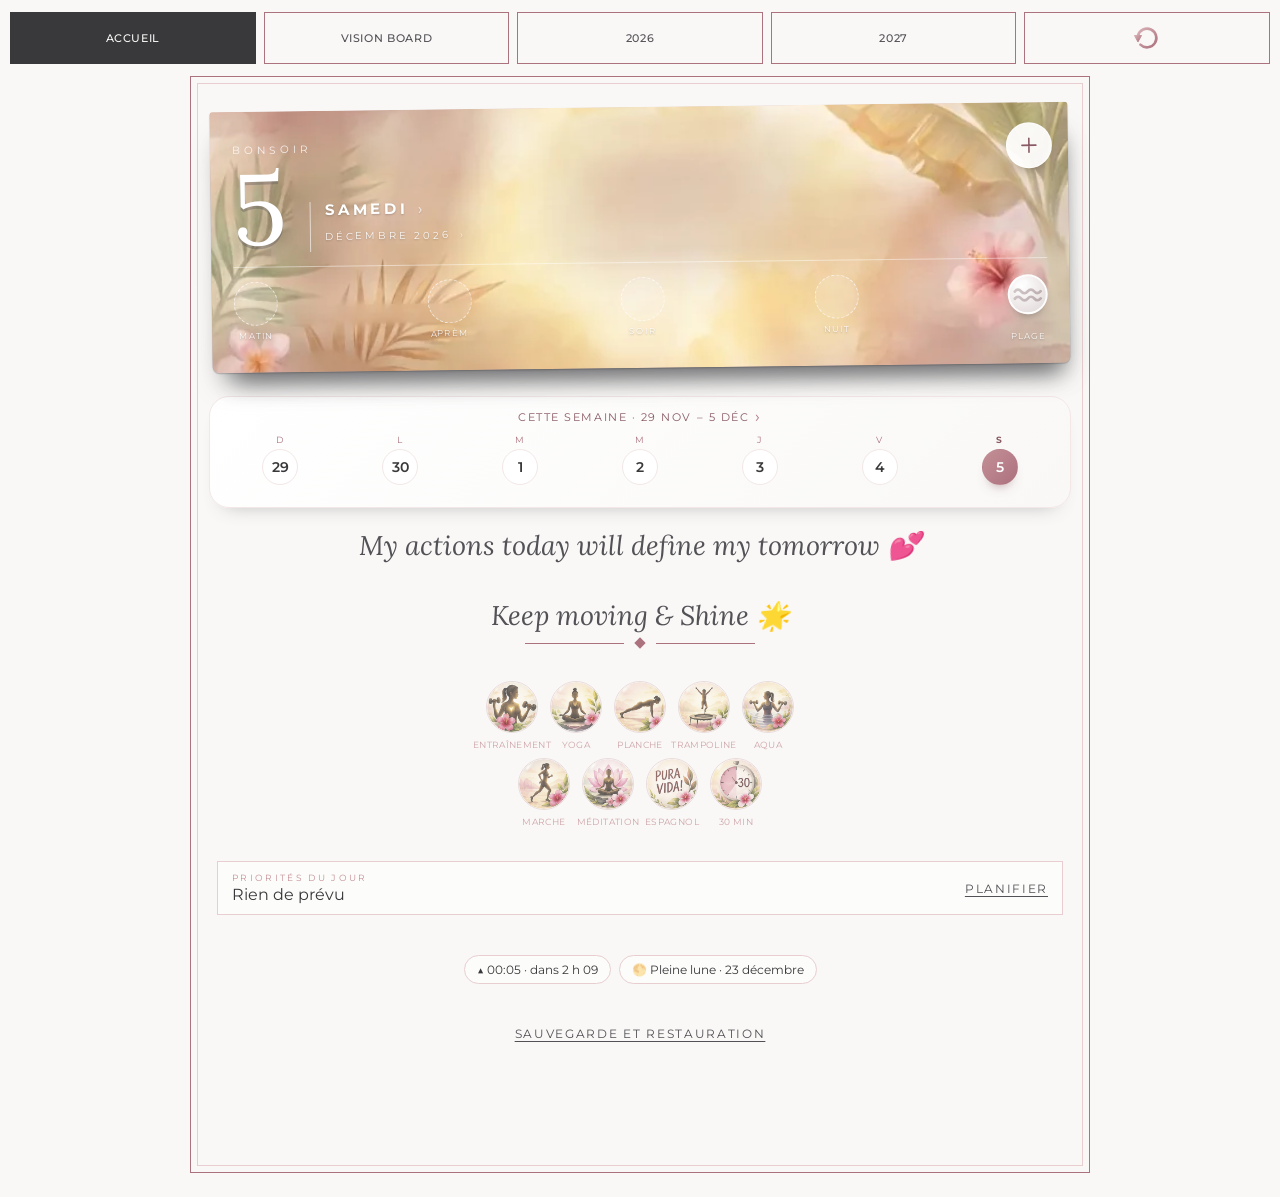
==== index.html @ 7195b2cc "Add files via upload" ====
<!DOCTYPE html>
<html lang="fr">
<head>
<meta charset="utf-8">
<meta name="viewport" content="width=device-width, initial-scale=1, viewport-fit=cover">
<title>Mon agenda</title>
<link rel="manifest" href="manifest.webmanifest">
<meta name="theme-color" content="#f9f8f6">
<meta name="color-scheme" content="light">
<meta name="mobile-web-app-capable" content="yes">
<meta name="apple-mobile-web-app-capable" content="yes">
<meta name="apple-mobile-web-app-status-bar-style" content="default">
<meta name="apple-mobile-web-app-title" content="Mon agenda">
<link rel="icon" type="image/png" href="icon-192.png">
<link rel="apple-touch-icon" href="apple-touch-icon.png">
<link rel="stylesheet" href="https://fonts.googleapis.com/css2?family=Dancing+Script:wght@600&family=Caveat&display=swap">
<style>
:root{
  box-sizing:border-box;
  padding-top:env(safe-area-inset-top,0px);
  padding-bottom:env(safe-area-inset-bottom,0px);
  --bg:#f9f8f6; --card:#ffffff; --text:#39393b; --muted:#b5b3b4; --line:#d4d3d1; --tab:#f1f0ee; --tab-on:#39393b; --tab-on-text:#ffffff;
}
@media (prefers-color-scheme:dark){
  :root:not([data-theme="light"]){color-scheme:dark;--bg:#39393b;--card:#39393b;--text:#f1f0ee;--muted:#707072;--line:#39393b;--tab:#39393b;--tab-on:#f1f0ee;--tab-on-text:#39393b}
}
:root[data-theme="dark"]{color-scheme:dark;--bg:#39393b;--card:#39393b;--text:#f1f0ee;--muted:#707072;--line:#39393b;--tab:#39393b;--tab-on:#f1f0ee;--tab-on-text:#39393b}
html{scroll-padding-top:env(safe-area-inset-top,0px)}
*{box-sizing:border-box}
body{margin:0;background:var(--bg);color:var(--text);font-family:"Segoe UI",Helvetica,Arial,sans-serif}
nav{position:sticky;top:env(safe-area-inset-top,0px);z-index:5;display:flex;gap:8px;padding:10px 10px;background:var(--bg)}
nav button{flex:1;border:0;border-radius:999px;padding:10px 6px;font-size:15px;font-weight:600;background:var(--tab);color:var(--text);cursor:pointer}
nav button.on{background:var(--tab-on);color:var(--tab-on-text)}
main{padding:4px 8px 24px;max-width:900px;margin:0 auto}
h1{text-align:center;font-weight:400;font-size:34px;letter-spacing:2px;margin:8px 0 14px;font-family:Georgia,serif}
.grid{display:grid;grid-template-columns:repeat(3,1fr);gap:12px 8px}
@media (min-width:700px){.grid{gap:18px 16px}}
.m{background:var(--card);border-radius:6px;padding:4px}
.m h3{margin:2px 0 4px;text-align:center;font-weight:500;font-size:12px}
table{width:100%;border-collapse:collapse;table-layout:fixed}
th{font-size:8px;font-weight:600;padding:3px 0;color:#444}
td{border:1px solid var(--line);text-align:center;font-size:9px;height:19px;padding:0}
td.o{color:var(--muted)}
@media (min-width:700px){th{font-size:11px}td{font-size:13px;height:28px}.m h3{font-size:15px}}
.vb{display:grid;grid-template-columns:repeat(2,1fr);gap:10px}
.vb div{aspect-ratio:1;border:2px dashed var(--line);border-radius:12px;display:flex;align-items:center;justify-content:center;color:var(--muted);font-size:28px}
p.s{text-align:center;color:var(--muted);font-size:14px}
.m{cursor:pointer}
.back{border:0;background:none;color:var(--text);font-size:15px;padding:4px 2px;cursor:pointer}
.sc,.mt{font-family:'Dancing Script','Brush Script MT',cursive;font-weight:600}
.mt{font-size:44px;margin:0 0 8px;line-height:1.1}
.mt small{font-size:22px;font-family:Georgia,serif;font-weight:400;letter-spacing:2px}
.sc{font-size:28px;margin:0 0 4px}
.b{margin:18px 0}
.cal td{border:0;height:30px;font-size:14px}
.cal th{font-size:12px;padding:4px 0}
.cal button{border:0;background:none;color:var(--text);font:inherit;width:100%;height:28px;cursor:pointer}
.q{font-family:'Dancing Script','Brush Script MT',cursive;font-weight:600;font-size:34px;line-height:1.1;min-height:60px;outline:none;margin:14px 0;padding:6px;border-radius:8px}
.q:empty:before{content:'';}
.it{display:flex;align-items:center;gap:8px;padding:6px 0;border-bottom:1px solid var(--line);font-family:'Caveat','Segoe Print',cursive;font-size:20px}
.it span{flex:1}
.it.x span{text-decoration:line-through;color:var(--muted)}
.ck,.rm{border:0;background:none;color:var(--text);font-size:16px;cursor:pointer;padding:2px 6px}
.rm{color:var(--muted);font-size:13px}
.dd{border:1px solid var(--text);padding:0 6px;font-family:inherit;min-width:34px;text-align:center}
.ad{display:flex;gap:6px;margin-top:8px}
.ad input{flex:1;min-width:0;padding:8px;border:1px solid var(--line);border-radius:8px;background:var(--card);color:var(--text);font-size:14px}
.ad input.dn{flex:0 0 64px}
.ad button{border:0;border-radius:8px;padding:0 14px;background:var(--tab-on);color:var(--tab-on-text);font-size:18px;cursor:pointer}
:root{--pk:#e8ced1;--pk2:#f9f8f6;--ac:#c48f97}
@media (prefers-color-scheme:dark){:root:not([data-theme="light"]){--pk:#39393b;--pk2:#39393b;--ac:#d9b0b6}}
:root[data-theme="dark"]{--pk:#39393b;--pk2:#39393b;--ac:#d9b0b6}
.cal th:first-child,.cal td:first-child{width:38px}
.cal button.wk{color:var(--ac);font-size:20px}
.sub{text-align:center;margin:2px 0;font-size:14px;color:var(--muted)}
.wo{margin:12px 0 8px;font-weight:600;font-size:15px}
.dc{border:1px solid var(--line);border-radius:12px;overflow:hidden;margin-bottom:10px;background:var(--card)}
.dl{background:var(--pk);padding:6px 12px;font-size:14px;letter-spacing:1px;text-transform:uppercase}
.dcols{display:grid;grid-template-columns:1fr 1fr;gap:10px;padding:8px 10px}
.dc h5,.bx h4{margin:0 0 4px;font-size:11px;letter-spacing:1px;text-transform:uppercase;font-weight:600}
.bx{border:1px solid var(--line);border-radius:14px;padding:12px;margin:14px 0;background:var(--card)}
.bx h4{display:inline-block;background:var(--pk);padding:3px 10px;border-radius:4px;margin-bottom:8px}
.wl{display:flex;align-items:center;gap:6px;margin:5px 0}
.wi{flex:1;min-width:0;border:0;border-bottom:1px dotted var(--muted);background:none;color:var(--text);font:inherit;font-size:14px;padding:2px 0;outline:none}
.wc{flex:0 0 16px;width:16px;height:16px;border:1.5px solid var(--ac);background:none;padding:0;cursor:pointer}
.wc.ci{border-radius:50%}.wc.sq{border-radius:3px}
.wc.on{background:var(--ac)}
.hr{display:flex;align-items:center;gap:5px;margin:6px 0}
.hl{flex:0 0 16px;width:16px;text-align:center;font-size:11px}
textarea.wn{width:100%;min-height:140px;border:0;background:var(--pk2);border-radius:8px;padding:8px;color:var(--text);font:inherit;font-size:14px;outline:none;resize:vertical}
.nt{background:var(--pk2);border-radius:12px;padding:12px;margin:14px 0}
.nt ul{margin:6px 0 0;padding-left:18px;font-family:'Caveat','Segoe Print',cursive;font-size:20px}
.fin{text-align:center;font-family:'Dancing Script','Brush Script MT',cursive;font-size:24px;color:var(--ac)}
.cal td{position:relative}
.cal button{position:relative}
.dot{position:absolute;left:50%;bottom:1px;width:5px;height:5px;margin-left:-2.5px;border-radius:50%;background:var(--ac)}
.ti{width:100%;border:0;border-bottom:1px solid var(--line);background:none;color:var(--text);font-family:'Caveat','Segoe Print',cursive;font-size:26px;padding:6px 0;margin:10px 0;outline:none}
textarea.dtx{min-height:220px;font-size:16px}
.star{border:0;background:var(--pk);color:var(--text);border-radius:999px;padding:6px 14px;font-size:14px;cursor:pointer}
.ph{display:grid;grid-template-columns:repeat(2,1fr);gap:8px}
.pi{position:relative}
.pi img{width:100%;aspect-ratio:1;object-fit:cover;border-radius:10px;display:block}
.pi button{position:absolute;top:4px;right:4px;border:0;border-radius:50%;width:26px;height:26px;background:rgba(0,0,0,.55);color:#fff;cursor:pointer}
.ph .add{aspect-ratio:1;border:2px dashed var(--line);border-radius:10px;display:flex;align-items:center;justify-content:center;font-size:34px;color:var(--muted);cursor:pointer}
:root{--bg:#f3e7e7;--card:#f9f8f6;--text:#525156;--muted:#c48f97;--line:#e8ced1;--tab:#e8ced1;--tab-on:#895a64;--tab-on-text:#f9f8f6;--pk:#d9b0b6;--pk2:#f3e7e7;--ac:#ac727e;--hd:#895a64}
@media (prefers-color-scheme:dark){:root:not([data-theme="light"]){--bg:#39393b;--card:#39393b;--text:#f3e7e7;--muted:#ac727e;--line:#39393b;--tab:#39393b;--tab-on:#d9b0b6;--tab-on-text:#39393b;--pk:#525156;--pk2:#39393b;--ac:#d9b0b6;--hd:#d9b0b6}}
:root[data-theme="dark"]{--bg:#39393b;--card:#39393b;--text:#f3e7e7;--muted:#ac727e;--line:#39393b;--tab:#39393b;--tab-on:#d9b0b6;--tab-on-text:#39393b;--pk:#525156;--pk2:#39393b;--ac:#d9b0b6;--hd:#d9b0b6}
body{background:radial-gradient(circle at 8% 0%,rgba(217,176,182,.4),transparent 45%),radial-gradient(circle at 100% 100%,rgba(181,179,180,.35),transparent 40%),var(--bg);background-attachment:fixed}
.mt,.sc,h1{color:var(--hd)}
.cal th{color:var(--text)}
.back{color:var(--hd)}
.m,.dc,.bx{box-shadow:0 1px 4px rgba(137,90,100,.12)}
:root:not([data-theme="x"]),:root[data-theme="dark"]{color-scheme:light;--bg:#f3e7e7;--card:#f9f8f6;--text:#525156;--muted:#c48f97;--line:#e8ced1;--tab:#e8ced1;--tab-on:#895a64;--tab-on-text:#f9f8f6;--pk:#d9b0b6;--pk2:#f3e7e7;--ac:#ac727e;--hd:#895a64}
:root:not([data-theme="x"]),:root[data-theme="dark"]{--bg:#f3e7e7;--card:#f9f8f6;--pk:#e8ced1;--pk2:#f3e7e7;--tab:#e8ced1;--line:#e8ced1}
body{background:radial-gradient(circle at 8% 0%,rgba(217,176,182,.4),transparent 45%),radial-gradient(circle at 100% 100%,rgba(232,206,209,.4),transparent 45%),var(--bg);background-attachment:fixed}
.hd{text-align:center;padding:8px 0 0}
.hd img{height:130px;width:auto;max-width:70%;object-fit:contain}
.hd img{height:150px;border-radius:22px;box-shadow:0 2px 10px rgba(137,90,100,.22)}
.hd img{height:170px;border-radius:0;box-shadow:none;filter:drop-shadow(0 2px 6px rgba(137,90,100,.25))}
td.imp{background:var(--ac);color:#fff;font-weight:700}
.cal button.imp{background:var(--ac)!important;color:#fff!important;font-weight:700;border-radius:6px}
.bb{position:fixed;left:0;right:0;bottom:0;z-index:6;display:flex;gap:6px;background:var(--card);border-top:1px solid var(--line);padding:6px 8px calc(6px + env(safe-area-inset-bottom,0px))}
.bb button{flex:1;border:0;background:none;color:var(--muted);font:inherit;font-size:11px;display:flex;flex-direction:column;align-items:center;gap:2px;padding:4px;border-radius:12px;cursor:pointer}
.bb button span{font-size:22px;line-height:1.1}
.bb button.on{background:var(--pk);color:var(--hd);font-weight:600}
.wkp{padding-bottom:84px}
.fr{display:flex;align-items:center;gap:8px;padding:8px 10px}
.wi.dn2{flex:0 0 54px;text-align:center}
.sm{text-align:center;font-weight:600;color:var(--hd);margin:4px 0 10px}
.gof{display:block;width:100%;border:0;border-radius:14px;padding:12px;margin:8px 0 12px;background:var(--pk);color:var(--hd);font:inherit;font-weight:600;font-size:15px;cursor:pointer}
.ics{display:flex;gap:6px;padding:0 10px 10px}
.ic{flex:1;border:1.5px solid var(--line);background:none;color:var(--muted);border-radius:12px;padding:4px 2px;font:inherit;font-size:10px;display:flex;flex-direction:column;align-items:center;gap:1px;cursor:pointer}
.ic span{font-size:22px;line-height:1.2;filter:grayscale(1);opacity:.45}
.ic.on{background:var(--pk);border-color:var(--ac);color:var(--hd);font-weight:600}
.ic.on span{filter:none;opacity:1}
.gof{width:auto;margin:6px auto 14px;font-size:40px;line-height:1;padding:10px 26px;border-radius:999px;box-shadow:0 2px 8px rgba(137,90,100,.28)}
.stb{display:block;margin:4px auto 10px;border:0;border-radius:999px;padding:8px 18px;background:var(--pk);color:var(--hd);font:inherit;font-weight:600;font-size:14px;cursor:pointer}
.sh{display:flex;align-items:center;gap:8px}
.si{font-size:26px}
.sc2{margin-left:auto;color:var(--hd);font-weight:600}
.pb{height:10px;border-radius:6px;background:var(--pk2);margin:8px 0;overflow:hidden}
.pb div{height:100%;background:var(--ac)}
.sdw{display:flex;flex-wrap:wrap;gap:3px}
.sd{width:10px;height:10px;border-radius:50%;background:var(--line);display:inline-block}
.sd.on{background:var(--ac)}
.sg{margin:6px 0 0;font-size:12px;color:var(--muted)}
.ic{font-size:9px;padding:4px 1px;gap:0}
.ics{gap:4px}
:root:not([data-theme="x"]),:root[data-theme="dark"]{color-scheme:light;--bg:#f3e7e7;--card:#f9f8f6;--text:#39393b;--muted:#707072;--line:#d9b0b6;--tab:transparent;--tab-on:#525156;--tab-on-text:#ffffff;--pk:#e8ced1;--pk2:#f3e7e7;--ac:#895a64;--hd:#525156}
body{background:var(--bg);background-attachment:scroll;font-family:'Montserrat','Segoe UI',Arial,sans-serif}
main{width:calc(100% - 20px);margin:8px auto 24px;padding:18px 14px 28px;background:var(--card);border:1px solid #ac727e;box-shadow:inset 0 0 0 6px var(--card),inset 0 0 0 7px #c48f97}
nav{padding:12px 10px 4px;gap:8px}
nav button{border:1px solid #c48f97;border-radius:0;background:transparent;color:#525156;font-family:'Montserrat',sans-serif;font-size:11px;font-weight:500;letter-spacing:.12em;text-transform:uppercase;padding:12px 2px}
nav button.on{background:#525156;border-color:#525156;color:#fff}
h1,.mt{font-family:'Lora',Georgia,serif;font-weight:500;color:#39393b;letter-spacing:0}
h1{font-size:40px;margin:6px 0 0}
.mt small{font-family:'Lora',Georgia,serif;font-style:italic;color:#525156;letter-spacing:0}
.dv{display:flex;align-items:center;gap:12px;width:230px;max-width:80%;margin:10px auto 16px}
.dv::before,.dv::after{content:'';flex:1;height:1px;background:#ac727e}
.dv i{width:8px;height:8px;background:#ac727e;transform:rotate(45deg)}
.m,.dc,.bx{border-radius:0;box-shadow:none;border:1px solid #d9b0b6;background:var(--card)}
.m h3{font-family:'Lora',Georgia,serif;font-style:italic;font-weight:400;color:#525156;font-size:13px}
.sc,.q,.fin{font-family:'Lora',Georgia,serif;font-style:italic;font-weight:400;color:#525156}
.q{color:#39393b;font-size:24px}
.ti,.it,.nt ul{font-family:'Lora',Georgia,serif;font-size:15px}
.ti{font-size:22px}
.bx h4,.dc h5{font-family:'Montserrat',sans-serif;font-size:10px;letter-spacing:.2em;color:#525156;background:none;padding:0;text-transform:uppercase}
.dl{background:var(--pk);font-size:11px;letter-spacing:.16em;color:#39393b}
.back{font-size:11px;letter-spacing:.22em;text-transform:uppercase;color:#525156;font-weight:600}
.gof,.stb,.star,.ad button{background:#39393b;color:#fff;border-radius:0;letter-spacing:.18em;text-transform:uppercase;font-size:12px}
.gof{font-size:34px;padding:8px 30px;box-shadow:none}
.ic{border-radius:0;border-color:#d9b0b6}
.ic.on{background:var(--pk);border-color:#895a64;color:#525156}
.wc{border-color:#895a64}
.wc.on{background:#895a64}
.pb{background:var(--pk2);border-radius:0}
.ad input,textarea.wn{border-radius:0}
.sm{font-family:'Lora',Georgia,serif;font-style:italic}
:root:not([data-theme="x"]),:root[data-theme="dark"]{--bg:#f3e7e7;--card:#f9f8f6;--text:#39393b;--muted:#929093;--line:#d4d3d1;--tab-on:#39393b;--pk:#e8ced1;--pk2:#f3e7e7;--ac:#39393b;--hd:#39393b}
main{border-color:#707072;box-shadow:inset 0 0 0 6px var(--card),inset 0 0 0 7px #b5b3b4}
nav button{border-color:#929093;color:#39393b}
nav button.on{background:#39393b;border-color:#39393b;color:#fff}
.mt small{color:#707072}
.dv::before,.dv::after,.dv i{background:#707072}
.m,.dc,.bx{border-color:#d4d3d1}
.m h3,.bx h4,.dc h5{color:#525156}
.sc,.fin,.back{color:#39393b}
.q{color:#39393b}
.gof,.stb,.star,.ad button{background:#39393b}
.ic{border-color:#d4d3d1}
.ic.on{border-color:#39393b;color:#39393b}
.wc{border-color:#39393b}
.wc.on{background:#39393b}
.grid{grid-template-columns:repeat(2,1fr);gap:16px 10px}
td{font-size:13px;height:28px;font-weight:600;color:#39393b}
td.o{color:#b5b3b4;font-weight:400}
th{font-size:10px;font-weight:700;color:#39393b;padding:5px 0}
.m{padding:6px}
.m h3{font-size:16px;margin:2px 0 6px}
.cal td,.cal button{font-size:17px;font-weight:600}
.cal th{font-size:12px}
@media (min-width:700px){.grid{grid-template-columns:repeat(3,1fr)}td{font-size:15px;height:32px}th{font-size:12px}}
.vmb{display:flex;flex-wrap:wrap;gap:6px;justify-content:center;margin:0 0 14px}
.vmb button{border:1px solid #929093;background:transparent;color:#39393b;font:inherit;font-size:11px;letter-spacing:.1em;text-transform:uppercase;padding:7px 10px;cursor:pointer}
.vmb button.on{background:#39393b;color:#fff;border-color:#39393b}
.g2{grid-template-columns:repeat(2,1fr)!important}
.g3{grid-template-columns:repeat(3,1fr)!important;gap:12px 6px}
.g3 td{font-size:10px;height:20px;font-weight:500}
.g3 th{font-size:8px;padding:3px 0}
.g3 .m{padding:3px}
.g3 .m h3{font-size:12px}
.g1{grid-template-columns:1fr!important}
.g1 td{height:40px;font-size:18px}
.g1 th{font-size:12px}
.onec{display:flex;align-items:center;gap:8px}
.onec>button{border:0;background:#39393b;color:#fff;width:38px;height:64px;font-size:28px;cursor:pointer}
.onec td{height:46px;font-size:20px}
.rwrap{overflow-x:auto}
.rt{border-collapse:collapse}
.rt th{font-size:11px;min-width:26px;padding:4px 2px;font-weight:600}
.rt td{width:26px;min-width:26px;height:30px;font-size:11px;font-weight:500;border:1px solid var(--line);text-align:center}
.rt td.we{background:var(--pk)}
.rt td.e{border:0;background:none}
.rt th.rm1{position:sticky;left:0;font-size:12px;text-align:left;padding:4px 8px;cursor:pointer}
.vmb{display:none}
.g3{gap:14px 6px}
.g3 .m{padding:0;border:0;background:none}
.g3 .m h3{font-family:'Patrick Hand','Segoe Print',cursive;font-style:normal;font-weight:400;font-size:17px;color:#39393b;margin:0 0 4px}
.g3 th{font-family:'Patrick Hand','Segoe Print',cursive;font-size:12px;font-weight:400;color:#39393b;padding:3px 0}
.g3 td{font-family:'Patrick Hand','Segoe Print',cursive;font-size:13px;height:23px;font-weight:400;color:#39393b}
.g3 td.o{color:#b5b3b4}
.g3 td.imp{color:#fff}
.cal th,.cal td,.cal button{font-family:'Patrick Hand','Segoe Print',cursive}
.cal td,.cal button{font-weight:400;font-size:19px}
.vmb{display:flex}
.yv .g3 td,.yv .g3 th,.yv .g3 .m h3{font-family:var(--nf);font-weight:var(--nw,400)}
.yv .g3 td{font-size:var(--ns,13px)}
.vmb{display:none}
.g2 .m{border:0;background:none;padding:0}
.g2 .m h3{font-family:'Nunito',sans-serif;font-style:normal;font-weight:600;font-size:18px;color:#39393b;margin:0 0 6px}
.g2 th{font-family:'Nunito',sans-serif;font-size:12px;font-weight:700;color:#39393b}
.g2 td{font-family:'Nunito',sans-serif;font-size:15px;font-weight:600;height:29px;color:#39393b}
.g2 td.o{color:#b5b3b4;font-weight:500}
.g2 td.imp{color:#fff}
.cal th,.cal td,.cal button{font-family:'Nunito',sans-serif}
.cal td,.cal button{font-weight:600;font-size:17px}
td.imp,.g2 td.imp,.g3 td.imp,.rt td.imp{background:#d9b0b6;color:#39393b;font-weight:700}
.cal button.imp{background:#d9b0b6!important;color:#39393b!important;font-weight:700;border-radius:8px}
.cal button[style*="background"]{background:#e8ced1!important}
.gof{background:#e8ced1;color:#39393b}
.ytb{display:flex;gap:5px;margin:0 0 14px}
.ytb button{flex:1;border:1px solid #d4d3d1;background:var(--card);color:#525156;font:inherit;font-size:9px;display:flex;flex-direction:column;align-items:center;padding:6px 1px;cursor:pointer}
.ytb span{font-size:22px;line-height:1.2}
.yr{display:flex;align-items:center;gap:10px;margin:10px 0}
.yr b{width:38px;font-size:13px}
.yr .pb{flex:1;margin:0}
.yr .pb div{background:#d9b0b6}
.yr span{width:44px;text-align:right;font-size:13px}
main{position:relative}
.ytb{display:none}
.gof,.cartc{display:flex;align-items:center;justify-content:center;width:38px;height:38px;padding:0;background:var(--card);color:#39393b;border:1px solid #b5b3b4;border-radius:50%;box-shadow:none;cursor:pointer;font-size:inherit}
.gof{margin:0 0 8px auto}
.cartc{position:absolute;top:14px;right:14px;z-index:2}
.stabs{display:flex;gap:8px;margin:0 0 14px}
.stabs button{flex:1;border:1px solid #d4d3d1;background:var(--card);color:#525156;font:inherit;font-size:11px;letter-spacing:.1em;text-transform:uppercase;display:flex;flex-direction:column;align-items:center;gap:2px;padding:10px 2px;cursor:pointer}
.stabs span{font-size:30px;line-height:1.1}
.stabs button.on{background:#e8ced1;border-color:#d9b0b6;color:#39393b;font-weight:600}
.bxh{display:flex;align-items:center;justify-content:space-between;margin-bottom:8px}
.bxh h4{margin:0}
.ideab{width:32px;height:32px;border-radius:50%;border:1px solid #b5b3b4;background:var(--card);color:#39393b;display:flex;align-items:center;justify-content:center;cursor:pointer;padding:0}
.ideab.on{background:#e8ced1;border-color:#d9b0b6}
.ideas{background:var(--pk2);border:1px solid #e8ced1;padding:8px 10px;margin:0 0 12px;max-height:240px;overflow-y:auto}
.idea{cursor:pointer}
.addm{color:#ac727e;font-size:22px;padding:0 6px;font-weight:400}
nav button{letter-spacing:.08em}
.tbar{display:flex;justify-content:flex-end;gap:8px;margin:0 0 8px}
.tbar .gof{margin:0}
.lft{text-align:left;margin:0 0 4px;font-size:12px}
.dsel{display:flex;gap:4px;margin:0 0 10px;overflow-x:auto}
.dsel button{flex:1;min-width:38px;border:1px solid #d4d3d1;background:var(--card);color:#525156;font:inherit;font-size:14px;padding:4px 2px;cursor:pointer;display:flex;flex-direction:column;align-items:center;justify-content:center}
.dsel button small{font-size:9px;letter-spacing:.08em;text-transform:uppercase}
.dsel button:first-child{font-size:11px;min-width:62px;letter-spacing:.06em;text-transform:uppercase}
.dsel button.on{background:#e8ced1;border-color:#d9b0b6;color:#39393b;font-weight:700}
.ih{display:flex;justify-content:space-between;align-items:center;font-size:12px;color:#525156}
.ih button{border:0;background:none;color:#895a64;text-decoration:underline;font:inherit;cursor:pointer}
.chips{display:flex;flex-wrap:wrap;gap:6px;margin:8px 0 10px}
.chip{display:inline-flex;align-items:center;gap:6px;border:1px solid #d9b0b6;background:var(--card);color:#39393b;padding:7px 12px;border-radius:999px;font-size:14px;cursor:pointer}
.chip b{background:#d9b0b6;color:#39393b;border-radius:999px;font-size:11px;padding:1px 7px}
.chip i{font-style:normal;color:#929093}
.mg{margin-top:8px}
.mgl{font-size:10px;letter-spacing:.2em;text-transform:uppercase;color:#895a64;margin:8px 0 2px}
.tmo{position:fixed;left:0;right:0;top:0;bottom:0;background:rgba(57,57,59,.45);z-index:20;display:flex;align-items:flex-end;justify-content:center}
.tmc{background:var(--card);width:100%;max-width:520px;padding:16px 18px calc(18px + env(safe-area-inset-bottom,0px));border-top:1px solid #b5b3b4}
.tmx{display:flex;justify-content:space-between;align-items:center;font-size:12px;letter-spacing:.2em;text-transform:uppercase;color:#525156}
.tmx button{border:0;background:none;font-size:18px;cursor:pointer;color:#39393b}
.tmt{font-family:'Nunito',sans-serif;font-size:68px;font-weight:600;text-align:center;margin:10px 0 6px;color:#39393b}
.tmbar{height:6px;background:var(--pk2);margin-bottom:14px}
.tmbar div{height:100%;background:#d9b0b6}
.tmp{display:flex;gap:6px;flex-wrap:wrap;justify-content:center;margin-bottom:10px}
.tmp button{border:1px solid #d4d3d1;background:var(--card);color:#39393b;padding:7px 10px;font:inherit;font-size:13px;cursor:pointer}
.tmp button.on{background:#e8ced1;border-color:#d9b0b6;font-weight:700}
.tmc input[type=range]{width:100%;accent-color:#d9b0b6;margin:4px 0 12px}
.tma{display:flex;gap:8px}
.tma button{flex:1;padding:12px;border:1px solid #39393b;background:var(--card);color:#39393b;font:inherit;font-size:12px;letter-spacing:.18em;text-transform:uppercase;cursor:pointer}
.tma button.go{background:#39393b;color:#fff}
.tmd{text-align:center;color:#895a64;margin:0 0 10px;font-weight:600}
.tmpill{position:fixed;right:14px;bottom:calc(14px + env(safe-area-inset-bottom,0px));z-index:15;display:flex;align-items:center;gap:6px;border:1px solid #b5b3b4;background:var(--card);color:#39393b;border-radius:999px;padding:8px 14px;font:inherit;font-size:15px;box-shadow:0 2px 8px rgba(0,0,0,.15);cursor:pointer}
.tbar{justify-content:space-between}
.tmp button{min-width:56px}
.ddb{display:flex;align-items:center;gap:6px;border:1px solid #b5b3b4;background:var(--card);color:#39393b;padding:6px 12px;border-radius:999px;font:inherit;font-size:13px;cursor:pointer}
.ddb.on{background:#e8ced1;border-color:#d9b0b6}
.ddb small{font-size:11px}
.ddm{border:1px solid #d9b0b6;background:var(--card);margin:0 0 12px;box-shadow:0 4px 12px rgba(0,0,0,.08);padding:6px 10px;max-height:260px;overflow-y:auto}
.ddi{display:flex;justify-content:space-between;align-items:center;padding:11px 4px;border-bottom:1px solid var(--line);cursor:pointer;font-size:15px}
.ddi:active{background:#e8ced1}
.ddi i{font-style:normal;color:#929093;padding:0 6px}
td.imp.k-cake,.g2 td.imp.k-cake,.g3 td.imp.k-cake,.cal button.imp.k-cake{background:#e8ced1!important;color:#39393b!important}
td.imp.k-drink,.g2 td.imp.k-drink,.g3 td.imp.k-drink,.cal button.imp.k-drink{background:#e8ced1!important;color:#39393b!important}
td.imp.k-other,.g2 td.imp.k-other,.g3 td.imp.k-other,.cal button.imp.k-other{background:linear-gradient(160deg,#39393b 0%,#525156 55%,#707072 100%)!important;color:#fff!important}
.dd.kk.k-cake{background:#e8ced1;border-color:#e8ced1;color:#39393b}
.dd.kk.k-drink{background:#e8ced1;border-color:#e8ced1;color:#39393b}
.dd.kk.k-other{background:linear-gradient(160deg,#39393b,#707072);border-color:#39393b;color:#fff}
.kt{display:flex;gap:6px;margin:10px 0 0}
.kt button{border:1px solid #d4d3d1;background:var(--card);color:#39393b;padding:6px 14px;font:inherit;font-size:20px;cursor:pointer}
.kt button[data-k=other]{font-size:13px;letter-spacing:.1em;text-transform:uppercase}
.kt button.on{border-color:#39393b;box-shadow:inset 0 0 0 1px #39393b}
.kt button[data-k=cake].on{background:#e8ced1}
.kt button[data-k=drink].on{background:#e8ced1}
.kt button[data-k=other].on{background:linear-gradient(160deg,#39393b,#707072);color:#fff}
.ksel{flex:1;min-width:0;padding:8px;border:1px solid var(--line);border-radius:0;background:var(--card);color:var(--text);font:inherit;font-size:15px}
main{border-color:var(--ac);box-shadow:inset 0 0 0 6px var(--card),inset 0 0 0 7px var(--line)}
nav button{border-color:var(--ac);color:var(--hd)}
nav button.on{background:var(--dk);border-color:var(--dk);color:var(--bg)}
h1,.mt,.g2 .m h3,.g3 .m h3,.q{color:var(--text)}
.mt small,.back,.sc,.fin{color:var(--hd)}
.bx h4,.dc h5,.m h3{color:var(--hd)}
.dv::before,.dv::after,.dv i{background:var(--ac)}
td,.g2 td,.g3 td{color:var(--text)}
td.o,.g2 td.o,.g3 td.o{color:var(--muted)}
th,.g2 th,.g3 th,.cal th{color:var(--text)}
.m,.dc,.bx{border-color:var(--line)}
.gof,.stb,.star,.ad button,.tma button.go{background:var(--dk);color:var(--bg)}
.gof,.cartc{background:var(--card);color:var(--dk);border-color:var(--ac)}
.stabs button.on,.ic.on,.ddb.on,.ideab.on,.tmp button.on,.dsel button.on{background:var(--hl);border-color:var(--hlb);color:var(--text)}
.cal button[style*="background"]{background:var(--hl)!important}
.pb div,.yr .pb div,.tmbar div{background:var(--hlb)}
.chip,.ddm,.ideas{border-color:var(--hlb)}
td.imp.k-cake,.g2 td.imp.k-cake,.g3 td.imp.k-cake,.cal button.imp.k-cake{background:var(--cakeb)!important;color:var(--cakec)!important}
td.imp.k-drink,.g2 td.imp.k-drink,.g3 td.imp.k-drink,.cal button.imp.k-drink{background:var(--drinkb)!important;color:var(--drinkc)!important}
td.imp.k-other,.g2 td.imp.k-other,.g3 td.imp.k-other,.cal button.imp.k-other{background:var(--othb)!important;color:var(--othc)!important}
.dd.kk.k-cake{background:var(--cakeb);border-color:var(--cakeb);color:var(--cakec)}
.dd.kk.k-drink{background:var(--drinkb);border-color:var(--drinkb);color:var(--drinkc)}
.dd.kk.k-other{background:var(--othb);border-color:var(--dk);color:var(--othc)}
.thb{display:flex;flex-wrap:wrap;gap:6px;justify-content:center;margin:0 0 14px}
.thb button{display:flex;align-items:center;gap:4px;border:1px solid var(--line);background:var(--card);color:var(--text);font:inherit;font-size:12px;padding:6px 10px;cursor:pointer}
.thb button.on{border-color:var(--dk);box-shadow:inset 0 0 0 1px var(--dk)}
.thb i{width:11px;height:11px;border-radius:50%;border:1px solid rgba(0,0,0,.15);display:inline-block}
.tg{display:flex;gap:8px}
.wk7{gap:6px;margin-top:6px}
.d7{width:28px;height:28px;border-radius:50%;border:1px solid var(--line);display:inline-flex;align-items:center;justify-content:center;font-size:12px;color:var(--muted)}
.d7.on{background:var(--hlb);border-color:var(--hlb);color:var(--card)}
.cartc svg{display:block}
.itb{display:flex;justify-content:flex-end;gap:8px;margin:-4px 0 6px}
.itb .gof{margin:0;width:36px;height:36px}
.nc{max-height:82vh;overflow-y:auto}
.nn{position:relative;margin:10px 0}
.nn textarea{width:100%;min-height:96px;border:1px solid var(--line);background:var(--card);color:var(--text);font:inherit;font-size:15px;padding:10px 30px 10px 12px;resize:vertical;outline:none;border-radius:0}
.nn .rm{position:absolute;top:6px;right:6px}
.addn{width:100%;padding:12px;border:1px solid var(--dk);background:var(--dk);color:var(--bg);font:inherit;font-size:12px;letter-spacing:.18em;text-transform:uppercase;cursor:pointer;margin-top:6px}
.cdisp{text-align:right;padding:8px 4px;border-bottom:1px solid var(--line);margin:8px 0 12px}
.cexp{font-size:13px;color:var(--muted);min-height:18px}
.cval{font-family:'Nunito',sans-serif;font-size:44px;font-weight:600;overflow:hidden;text-overflow:ellipsis;color:var(--text)}
.ckp{display:grid;grid-template-columns:repeat(4,1fr);gap:8px}
.ckp button{padding:14px 0;font:inherit;font-size:20px;border:1px solid var(--line);background:var(--card);color:var(--text);cursor:pointer;border-radius:0}
.ckp button:active{background:var(--hl)}
.ckp button.op{background:var(--hl);border-color:var(--hlb)}
.ckp button.eq{background:var(--dk);color:var(--bg);border-color:var(--dk)}
:root{--bchb:#d4d3d1;--bchc:#39393b}
td.bch,.g2 td.bch,.g3 td.bch,.cal button.bch{background:var(--bchb)!important;color:var(--bchc)!important}
.cal button.bch{border-radius:8px}
.gof.wv{color:#707072;border-color:#d4d3d1}
.itb{justify-content:space-between}
.bform{display:flex;flex-direction:column;gap:8px;margin:10px 0}
.bform label{font-size:12px;letter-spacing:.1em;text-transform:uppercase;color:var(--muted);display:flex;flex-direction:column;gap:4px}
.bform input{padding:10px;border:1px solid var(--line);background:var(--card);color:var(--text);font:inherit;font-size:15px;border-radius:0}
.bst{margin:8px 0}
td.bch.imp,.g2 td.bch.imp,.g3 td.bch.imp,.cal button.bch.imp{box-shadow:inset 0 0 0 2px #929093,inset 0 -6px 0 #929093}
.tnav{display:flex;gap:8px;align-items:center;margin:10px 0 4px}
.tnav button{width:40px;height:40px;border:1px solid var(--line);background:var(--card);color:var(--text);font-size:22px;cursor:pointer;border-radius:0}
.tnav input{flex:1;min-width:0;padding:9px;border:1px solid var(--line);background:var(--card);color:var(--text);font:inherit;font-size:15px;text-align:center;border-radius:0}
.tcard{border:1px solid var(--line);margin:8px 0 12px}
.trow{display:flex;align-items:center;gap:10px;padding:10px 12px;border-bottom:1px solid var(--line)}
.trow:last-child{border-bottom:0}
.trow span{flex:1;font-size:13px;letter-spacing:.08em;text-transform:uppercase}
.trow b{font-family:'Nunito',sans-serif;font-size:22px}
.trow i{font-style:normal;color:var(--muted);width:58px;text-align:right}
.trow.hi{background:var(--bchb);color:var(--bchc)}
.trow.hi i{color:var(--bchc)}
.trow7{display:flex;justify-content:space-between;gap:8px;padding:9px 2px;border-bottom:1px solid var(--line);font-size:13px;cursor:pointer}
.trow7 b{width:58px}
.trow7 span{color:var(--muted)}
a.tl{display:block;text-align:center;text-decoration:none;box-sizing:border-box}
.grid td{position:relative}
.fm{position:absolute;top:1px;right:2px;font-size:9px;font-style:normal;line-height:1;pointer-events:none}
td.multi,.g2 td.multi,.g3 td.multi,.cal button.multi{background:var(--mbg)!important;color:#39393b!important}
.multi .dn{display:inline-block;min-width:22px;height:22px;line-height:22px;border-radius:50%;background:rgba(255,255,255,.9);color:#39393b;font-weight:700}
.postit{position:relative;margin:20px 6px 20px;padding:24px 18px 14px;background:linear-gradient(180deg,rgba(255,255,255,.4),rgba(255,255,255,0) 45%),var(--hl);box-shadow:0 10px 14px -9px rgba(57,57,59,.4),0 1px 2px rgba(57,57,59,.15);transform:rotate(-.7deg);border-radius:2px 2px 8px 2px}
.postit::after{content:'';position:absolute;right:0;bottom:0;width:28px;height:28px;background:linear-gradient(135deg,transparent 50%,rgba(57,57,59,.1) 50%);border-radius:0 0 8px 0}
.postit .tape{position:absolute;top:-11px;left:50%;width:86px;height:22px;margin-left:-43px;background:rgba(255,255,255,.6);border:1px solid rgba(57,57,59,.06);transform:rotate(-2deg);box-shadow:0 1px 2px rgba(57,57,59,.1)}
.postit h3{margin:0 0 6px;font-family:'Lora',Georgia,serif;font-style:italic;font-weight:400;font-size:22px;color:var(--hd)}
.postit .wi{border-bottom:1px solid rgba(57,57,59,.25);font-family:'Lora',Georgia,serif;font-size:16px}
.itb .gof{width:34px;height:34px}
.itb .tg{gap:6px}
.btc{text-align:center;margin:12px 0 4px}
.bp{font-family:'Nunito',sans-serif;font-size:48px;font-weight:600;color:var(--text)}
.bc{font-size:14px;margin-top:2px}
.bc.up{color:#707072}
.bc.dn{color:#895a64}
.bsp{margin:12px 0}
.bhl{display:flex;justify-content:space-between;font-size:12px;letter-spacing:.08em;text-transform:uppercase;color:var(--muted)}
.bhl b{display:block;font-size:17px;letter-spacing:0;text-transform:none;color:var(--text);font-weight:600;margin-top:2px}
.itb .gof,.itb .tg{flex-shrink:0}
.itb .gof{width:32px;height:32px}
.vbp{position:relative;padding:4px 0 10px}
.vbp::before{content:'';position:absolute;top:-18px;bottom:-10px;left:-14px;right:-14px;z-index:0;pointer-events:none;background:radial-gradient(circle at 12% 6%,rgba(232,206,209,.5),transparent 38%),radial-gradient(circle at 96% 28%,rgba(232,206,209,.55),transparent 40%),radial-gradient(circle at 10% 78%,rgba(212,211,209,.4),transparent 42%),radial-gradient(circle at 90% 94%,rgba(232,206,209,.4),transparent 36%)}
.vbp>*{position:relative;z-index:1}
.vbh{text-align:center;padding-top:10px}
.vbk{font-size:11px;letter-spacing:.38em;text-transform:uppercase;color:var(--ac)}
h1.vbt{font-family:'Lora',Georgia,serif;font-style:italic;font-weight:400;font-size:48px;margin:8px 0 0;line-height:1.05;background:linear-gradient(90deg,var(--hd),var(--ac),var(--hd));-webkit-background-clip:text;background-clip:text;color:transparent}
.vbm{font-family:'Lora',Georgia,serif;font-style:italic;font-size:24px;text-align:center;line-height:1.4;padding:16px 14px;margin:4px 10px 22px;color:var(--text);outline:none;border-top:1px solid var(--ac);border-bottom:1px solid var(--ac)}
.vbm:empty::before{content:attr(data-ph);color:var(--muted)}
.vbg{display:grid;grid-template-columns:1fr 1fr;gap:24px 16px;padding:10px 4px 18px;align-items:start}
.pol{position:relative;background:#fff;padding:8px 8px 6px;box-shadow:0 12px 18px -10px rgba(57,57,59,.5),0 1px 3px rgba(57,57,59,.15);transform:rotate(var(--r,0deg));margin:0;animation:rise .7s both;animation-delay:var(--d,0ms);transition:transform .25s}
.pol:active{transform:rotate(0deg) scale(1.03);z-index:3}
.pol img{display:block;width:100%;object-fit:cover;aspect-ratio:4/5}
.pol:nth-child(3n+1) img{aspect-ratio:3/4}
.pol:nth-child(3n+2) img{aspect-ratio:1/1}
.tp{position:absolute;top:-9px;left:50%;width:58px;height:17px;margin-left:-29px;background:rgba(232,206,209,.75);transform:rotate(-3deg);box-shadow:0 1px 2px rgba(0,0,0,.12)}
.cap{width:100%;border:0;background:none;text-align:center;font-family:'Caveat','Lora',cursive;font-size:19px;color:#525156;padding:6px 2px 2px;outline:none}
.vx{position:absolute;top:3px;right:3px;width:24px;height:24px;border:0;border-radius:50%;background:rgba(255,255,255,.88);color:#525156;font-size:11px;cursor:pointer}
.pol.add{background:transparent;box-shadow:none;border:2px dashed var(--ac);display:flex;flex-direction:column;align-items:center;justify-content:center;min-height:190px;color:var(--ac);cursor:pointer;text-align:center}
.pol.add span{font-size:46px;font-weight:200;line-height:1}
.pol.add small{font-size:11px;letter-spacing:.2em;text-transform:uppercase;margin-top:6px}
@keyframes rise{from{opacity:0;transform:translateY(18px) rotate(var(--r,0deg))}to{opacity:1;transform:rotate(var(--r,0deg))}}
@media (prefers-reduced-motion:reduce){.pol{animation:none}}
.vbs{margin:26px 4px 8px;text-align:center}
.vbs h3{font-family:'Lora',Georgia,serif;font-style:italic;font-weight:400;font-size:27px;color:var(--hd);margin:0 0 12px}
.orn{position:relative;height:14px;margin:0 auto 10px;width:150px;background:linear-gradient(var(--ac),var(--ac)) left center/58px 1px no-repeat,linear-gradient(var(--ac),var(--ac)) right center/58px 1px no-repeat}
.orn::after{content:'';position:absolute;left:50%;top:50%;width:7px;height:7px;margin:-3.5px 0 0 -3.5px;background:var(--ac);transform:rotate(45deg)}
.vbtx{display:block;width:100%;min-height:210px;border:0;border-radius:2px;padding:14px 20px 16px;font-family:'Lora',Georgia,serif;font-size:17px;line-height:30px;color:var(--text);text-align:left;outline:none;resize:vertical;background:repeating-linear-gradient(transparent 0 29px,rgba(196,143,151,.3) 29px 30px) local,var(--card);box-shadow:0 10px 18px -12px rgba(57,57,59,.45),inset 0 0 0 1px var(--line)}
.wds{display:flex;flex-wrap:wrap;gap:8px;justify-content:center;margin-bottom:12px}
.wd{font-family:'Lora',Georgia,serif;font-style:italic;font-size:18px;padding:6px 16px;border:1px solid var(--ac);border-radius:999px;color:var(--hd);background:rgba(255,255,255,.6)}
.wd i{font-style:normal;font-size:10px;margin-left:9px;color:var(--muted);cursor:pointer}
td.bch:not(.imp),.g2 td.bch:not(.imp),.g3 td.bch:not(.imp),.cal button.bch:not(.imp){background:none!important;color:inherit!important}
td.bch.imp,.g2 td.bch.imp,.g3 td.bch.imp,.cal button.bch.imp{box-shadow:none}
[data-bm=dot] td.bch::after,[data-bm=dot] .cal button.bch::after,.pv.dot::after{content:'';position:absolute;top:3px;right:4px;width:6px;height:6px;border-radius:50%;background:#929093}
[data-bm=wave] td.bch::after,[data-bm=wave] .cal button.bch::after,.pv.wave::after{content:'';position:absolute;left:14%;right:14%;bottom:2px;height:5px;background:url("data:image/svg+xml,%3Csvg xmlns='http://www.w3.org/2000/svg' width='12' height='5' viewBox='0 0 12 5'%3E%3Cpath d='M0 3Q3 0 6 3T12 3' fill='none' stroke='%23929093' stroke-width='1.3'/%3E%3C/svg%3E") repeat-x center/12px 5px}
[data-bm=line] td.bch::after,[data-bm=line] .cal button.bch::after,.pv.line::after{content:'';position:absolute;left:20%;right:20%;bottom:3px;height:2px;border-radius:2px;background:#929093}
.bmb{display:flex;gap:8px;margin:4px 0 10px}
.bmb button{flex:1;border:1px solid var(--line);background:var(--card);color:var(--text);padding:8px 4px;display:flex;flex-direction:column;align-items:center;gap:6px;font:inherit;font-size:12px;cursor:pointer}
.bmb button.on{border-color:var(--dk);box-shadow:inset 0 0 0 1px var(--dk)}
.pv{position:relative;display:inline-block;width:38px;height:30px;line-height:30px;text-align:center;border:1px solid var(--line);font-size:14px}
.ibw{margin:-2px 0 4px}
.ibw .ib{border:0;background:none;cursor:pointer;padding:0;color:var(--c);display:flex;flex-direction:column;align-items:center;gap:3px;font:inherit}
.ibw .ii{width:34px;height:34px;border-radius:50%;display:flex;align-items:center;justify-content:center;background:radial-gradient(circle at 30% 25%,#fff,var(--c1));border:1px solid var(--c2);box-shadow:0 3px 7px -3px var(--c2)}
.ibw em{display:none;font-style:normal;font-size:10px;letter-spacing:.1em;text-transform:uppercase;color:var(--text)}
.ibw.bar{display:flex;justify-content:space-between;gap:2px;padding:7px 8px;border:1px solid var(--line);border-radius:999px;background:linear-gradient(180deg,var(--card),var(--bg))}
.ibw.grid{display:grid;grid-template-columns:repeat(4,1fr);gap:10px 8px}
.ibw.grid .ib{padding:10px 2px 8px;border-radius:14px;background:linear-gradient(160deg,#fff,var(--c1));border:1px solid var(--c2);box-shadow:0 8px 14px -10px var(--c2)}
.ibw.grid .ii{width:36px;height:36px;background:none;border:0;box-shadow:none}
.ibw.grid em{display:block}
.ibw.dock{position:fixed;left:50%;transform:translateX(-50%);bottom:calc(12px + env(safe-area-inset-bottom,0px));z-index:12;display:flex;gap:4px;padding:8px 10px;border-radius:24px;background:rgba(255,255,255,.86);border:1px solid var(--line);box-shadow:0 12px 26px -8px rgba(57,57,59,.5);margin:0;max-width:calc(100% - 16px)}
.ilsw{display:flex;justify-content:center;gap:8px;margin:8px 0 10px}
.ilsw button{border:0;border-bottom:1px solid transparent;background:none;font:inherit;font-size:11px;letter-spacing:.14em;text-transform:uppercase;color:var(--muted);cursor:pointer;padding:3px 6px}
.ilsw button.on{color:var(--hd);border-bottom-color:var(--ac)}
main{padding-bottom:92px}
.seg{display:flex;margin:4px 0 8px}
.seg button{flex:1;padding:10px 4px;border:1px solid var(--line);background:var(--card);color:var(--text);font:inherit;font-size:13px;cursor:pointer;border-radius:0}
.seg button.on{background:var(--dk);color:var(--bg);border-color:var(--dk)}
.chm{min-height:20px;font-size:13px;color:#707072;margin:2px 0 6px;text-align:center}
.ibw.topr{position:absolute;top:14px;right:14px;z-index:3;display:flex;gap:8px;margin:0}
.ibw.topr .ii{width:36px;height:36px}
.ibw.dock{gap:6px;padding:9px 12px}
.ibw.dock .ii{width:44px;height:44px}
.ibw.dock .ii svg{width:24px;height:24px}
.ilsw{display:none}
nav button{font-size:10.5px;letter-spacing:.06em;padding:12px 2px}
.hmh{text-align:center;padding-top:6px}
h1.hmt{font-family:'Lora',Georgia,serif;font-weight:400;font-size:46px;margin:6px 0 2px;text-transform:capitalize;color:var(--text);letter-spacing:0}
.hms{letter-spacing:.24em;text-transform:uppercase;font-size:12px;color:var(--muted)}
.hmb{text-align:center;padding:9px 10px;border:1px solid #d4d3d1;background:#f1f0ee;color:#39393b;margin:12px 0;letter-spacing:.12em;text-transform:uppercase;font-size:12px}
.hmb.bk{background:var(--pk);border-color:var(--hlb);color:var(--text);text-transform:none;letter-spacing:0;font-size:14px}
.lk{border:0;background:none;color:var(--hd);font:inherit;font-size:12px;letter-spacing:.14em;text-transform:uppercase;cursor:pointer;padding:8px 0 0;text-decoration:underline;text-underline-offset:3px}
.hmb .lk{padding:0 0 0 6px}
.hmm{text-align:center;font-family:'Lora',Georgia,serif;font-style:italic;font-size:17px;color:var(--hd);margin:14px 0}
.hmf{text-align:center;margin:18px 0 4px}
.tdc{display:flex;flex-wrap:wrap;gap:8px}
.tdc span{padding:6px 12px;border:1px solid var(--line);font-size:14px}
.tdc span.nx{background:var(--bchb);color:var(--bchc);border-color:var(--bchb);font-weight:700}
.addn.alt{display:block;text-align:center;box-sizing:border-box;background:var(--card);color:var(--dk);cursor:pointer}
.bkm{min-height:20px;font-size:13px;color:#707072;margin:8px 0 0;text-align:center}
.hero{position:relative;overflow:hidden;margin:4px 0 16px;padding:22px 20px 18px;color:#fff;background:linear-gradient(135deg,#ac727e 0%,#d9b0b6 50%,#e8ced1 100%);box-shadow:0 20px 30px -18px rgba(137,90,100,.7)}
.hero::before{content:'';position:absolute;right:-50px;top:-60px;width:200px;height:200px;border-radius:50%;background:rgba(255,255,255,.18)}
.hero::after{content:'';position:absolute;left:-46px;bottom:-80px;width:180px;height:180px;border-radius:50%;background:rgba(255,255,255,.13)}
.hero>*{position:relative;z-index:1}
.hg{font-size:11px;letter-spacing:.38em;text-transform:uppercase}
.hn{font-family:'Lora',Georgia,serif;font-style:italic;font-size:124px;line-height:.95;margin:4px 0 0;text-shadow:0 6px 18px rgba(82,81,86,.3)}
.hd2{font-size:24px;letter-spacing:.16em;text-transform:uppercase;font-weight:700;margin-top:-4px}
.hm2{font-size:12px;letter-spacing:.32em;text-transform:uppercase;margin-top:6px}
.hch{display:flex;flex-wrap:wrap;gap:8px;margin-top:14px}
.hch span{padding:6px 12px;border-radius:999px;background:rgba(255,255,255,.26);border:1px solid rgba(255,255,255,.45);font-size:12px;letter-spacing:.08em}
.pc{background:var(--card);padding:16px;margin:16px 0;border-left:5px solid #c48f97;box-shadow:0 16px 26px -18px rgba(57,57,59,.55)}
.pch{display:flex;align-items:center;justify-content:space-between;margin-bottom:6px}
.pc h3{font-family:'Lora',Georgia,serif;font-style:italic;font-weight:400;font-size:27px;margin:0;color:var(--text)}
.pi{display:flex;align-items:center;gap:14px;padding:12px 0;border-bottom:1px solid var(--line);font-size:18px}
.pi.dn span{text-decoration:line-through;color:var(--muted)}
.pk{flex:0 0 30px;width:30px;height:30px;border-radius:50%;border:2px solid #c48f97;background:none;color:#fff;font-size:15px;cursor:pointer;padding:0}
.pk.on{background:#c48f97}
.qc{text-align:center;font-family:'Lora',Georgia,serif;font-style:italic;font-size:23px;line-height:1.35;padding:20px 14px;margin:16px 4px;color:var(--hd);border-top:1px solid #c48f97;border-bottom:1px solid #c48f97;cursor:pointer}
.qc span{font-size:34px;color:#c48f97;line-height:0;vertical-align:-8px;margin:0 4px}
.tc{position:relative;overflow:hidden;color:#fff;padding:16px 18px 40px;margin:16px 0;background:linear-gradient(160deg,#707072,#929093 62%,#b5b3b4);box-shadow:0 18px 28px -18px rgba(82,81,86,.7)}
.tc::after{content:'';position:absolute;left:0;right:0;bottom:-1px;height:26px;opacity:.4;background:url("data:image/svg+xml,%3Csvg xmlns='http://www.w3.org/2000/svg' width='48' height='14' viewBox='0 0 48 14'%3E%3Cpath d='M0 7Q12 0 24 7T48 7V14H0Z' fill='white'/%3E%3C/svg%3E") repeat-x bottom/48px 14px}
.tl2{font-size:11px;letter-spacing:.3em;text-transform:uppercase;opacity:.9}
.tb{font-size:20px;margin-top:6px;letter-spacing:.06em}
.tb b{font-family:'Nunito',sans-serif;font-size:46px;font-weight:700;margin-left:6px}
.tw{font-size:14px;font-style:italic;opacity:.95}
.tr{display:flex;flex-wrap:wrap;gap:6px;margin-top:10px}
.tr span{padding:4px 10px;border-radius:999px;background:rgba(255,255,255,.22);font-size:12px}
.mc{position:relative;overflow:hidden;color:#f3e7e7;padding:18px 20px;margin:16px 0;min-height:96px;background:radial-gradient(circle at 86% 30%,rgba(232,206,209,.3),transparent 30%),linear-gradient(160deg,#39393b,#525156 60%,#707072);box-shadow:0 18px 28px -18px rgba(57,57,59,.75)}
.mc::before{content:'';position:absolute;left:0;right:0;top:0;bottom:0;opacity:.85;background-image:radial-gradient(1.5px 1.5px at 14% 26%,#fff,transparent),radial-gradient(1px 1px at 38% 72%,#fff,transparent),radial-gradient(1.5px 1.5px at 56% 24%,#fff,transparent),radial-gradient(1px 1px at 70% 80%,#fff,transparent),radial-gradient(1px 1px at 28% 50%,#fff,transparent)}
.mc>*{position:relative;z-index:1}
.mo{position:absolute!important;right:20px;top:18px;width:56px;height:56px;border-radius:50%;background:radial-gradient(circle at 35% 30%,#f9f8f6,#d9b0b6);box-shadow:0 0 28px 10px rgba(232,206,209,.45)}
.ml{font-size:11px;letter-spacing:.34em;text-transform:uppercase;opacity:.85}
.mt2{font-family:'Lora',Georgia,serif;font-style:italic;font-size:26px;margin-top:8px;max-width:72%}
.ibw.topr .ii{color:#ac727e}
.pmenu{position:absolute;top:58px;right:14px;z-index:6;display:grid;grid-template-columns:repeat(3,66px);gap:12px 6px;padding:14px;background:var(--card);border:1px solid var(--line);box-shadow:0 18px 30px -12px rgba(57,57,59,.55)}
.pmi{border:0;background:none;display:flex;flex-direction:column;align-items:center;gap:4px;color:var(--c);font:inherit;cursor:pointer;padding:0}
.pmi .ii{width:44px;height:44px;border-radius:50%;display:flex;align-items:center;justify-content:center;background:radial-gradient(circle at 30% 25%,#fff,var(--c1));border:1px solid var(--c2);box-shadow:0 3px 7px -3px var(--c2)}
.pmi .ii svg{width:22px;height:22px}
.pmi em{font-style:normal;font-size:10px;letter-spacing:.08em;text-transform:uppercase;color:var(--text)}
.qc{cursor:text;outline:none;margin:14px 4px 6px}
.qc::before{content:"“";display:block;font-size:46px;color:#c48f97;line-height:.7;margin-bottom:6px;font-style:normal}
.ud{display:flex;align-items:center;gap:12px;padding:9px 0;border-bottom:1px solid var(--line)}
.ud:last-child{border-bottom:0}
.ud span{flex:1;font-size:16px}
.ud i{font-style:normal;font-size:12px;color:var(--muted)}
.ub{flex:0 0 46px;height:46px;display:flex;flex-direction:column;align-items:center;justify-content:center;font-family:'Nunito',sans-serif;font-size:19px;font-weight:700;line-height:1}
.ub small{font-size:9px;letter-spacing:.1em;text-transform:uppercase;font-weight:600;margin-top:2px}
.ub.k-cake{background:var(--cakeb);color:var(--cakec)}
.ub.k-drink{background:var(--drinkb);color:var(--drinkc)}
.ub.k-other{background:var(--othb);color:var(--othc)}
.hmm2{text-align:center;font-size:12px;letter-spacing:.06em;color:var(--muted);font-style:italic;margin:16px 0 4px}
.ibw.topl{position:absolute;top:14px;left:14px;z-index:3;display:flex;gap:8px;margin:0}
.ibw.topl .ii{width:36px;height:36px;color:#ac727e}
.pmenu{left:14px;right:auto}
td.str::before,.cal button.str::before{content:'';position:absolute;top:3px;left:4px;width:6px;height:6px;border-radius:50%;background:#895a64;z-index:2}
.rd{display:inline-block;width:9px;height:9px;border-radius:50%;background:#895a64;margin-right:6px;vertical-align:1px}
.rd.off{background:none;border:1.5px solid #895a64;box-sizing:border-box}
.fxin{display:flex;gap:8px;margin:10px 0}
.fxin input{flex:1;min-width:0;padding:12px;border:1px solid var(--line);background:var(--card);color:var(--text);font:inherit;font-size:22px;border-radius:0}
.fxin select{flex:0 0 96px;padding:10px;border:1px solid var(--line);background:var(--card);color:var(--text);font:inherit;font-size:16px;border-radius:0}
.fxrow{display:flex;justify-content:space-between;align-items:center;padding:12px 6px;border-bottom:1px solid var(--line)}
.fxrow b{font-size:13px;letter-spacing:.14em}
.fxrow span{font-family:'Nunito',sans-serif;font-size:21px;font-weight:600}
.fxrow.src{background:var(--pk)}
.fxt{display:flex;align-items:center;gap:8px;margin:6px 0;font-size:14px}
.fxt input{flex:1;min-width:0;padding:8px;border:1px solid var(--line);background:var(--card);color:var(--text);font:inherit;text-align:right;border-radius:0}
.blb{position:absolute;top:2px;right:0;z-index:3;display:flex;align-items:center;gap:6px;padding:7px 12px;border:1px solid var(--ac);border-radius:999px;background:rgba(255,255,255,.75);color:var(--hd);font:inherit;font-size:10px;letter-spacing:.14em;text-transform:uppercase;cursor:pointer}
.blr{display:flex;align-items:center;justify-content:center;gap:16px;margin:6px 0 10px}
.blr b{display:block;font-family:'Lora',Georgia,serif;font-size:30px;font-style:italic;font-weight:400}
.blr span{font-size:11px;letter-spacing:.2em;text-transform:uppercase;color:var(--muted)}
.bla{display:flex;gap:8px;justify-content:center;margin:10px 0}
.bla button{border:1px solid var(--ac);background:rgba(255,255,255,.6);color:var(--hd);padding:8px 16px;font:inherit;font-size:12px;letter-spacing:.14em;text-transform:uppercase;cursor:pointer}
.bls{margin:10px 0;padding:14px;text-align:center;font-style:italic;background:linear-gradient(135deg,#f3e7e7,#f3e7e7);border:1px solid var(--hlb)}
.bls b{display:block;font-family:'Lora',Georgia,serif;font-size:21px;font-style:normal;margin-top:4px;color:var(--text);font-weight:500}
.blf{display:flex;justify-content:center;gap:18px;margin:12px 0}
.blf button{border:0;background:none;font:inherit;font-size:11px;letter-spacing:.18em;text-transform:uppercase;color:var(--muted);padding:4px 2px;border-bottom:1px solid transparent;cursor:pointer}
.blf button.on{color:var(--hd);border-bottom-color:var(--ac)}
.bli{display:flex;align-items:center;gap:10px;padding:6px 6px;border-bottom:1px solid var(--line);background:rgba(255,255,255,.4)}
.blt{flex:1}
.blt span{font-family:'Lora',Georgia,serif;font-size:13px;line-height:1.25}
.blt small{display:block;font-size:10px;letter-spacing:.06em;color:var(--muted);margin-top:0}
.bli.dn .blt span{text-decoration:line-through;color:var(--muted)}
.yr2{flex:0 0 100px}
.cfb{position:fixed;left:50%;top:58%;z-index:40;pointer-events:none}
.cfb i{position:absolute;width:8px;height:13px;border-radius:2px;animation:cfx 1.4s ease-out forwards}
@keyframes cfx{0%{transform:translate(0,0) rotate(0);opacity:1}40%{transform:translate(calc(var(--x)*.6),var(--y)) rotate(calc(var(--r)*.5));opacity:1}100%{transform:translate(var(--x),300px) rotate(var(--r));opacity:0}}
.vbh2{display:flex;align-items:center;justify-content:center;gap:4px;padding-top:6px}
.vbh2 .vbh{padding-top:0;flex:1}
.vbh2 h1.vbt{font-size:38px}
.blc{flex:0 0 96px;width:96px;height:96px;border:0;padding:0;border-radius:50%;background:none;cursor:pointer;transform:rotate(-9deg);filter:drop-shadow(0 10px 10px rgba(137,90,100,.35));transition:transform .25s;animation:flt 6s ease-in-out infinite}
.blc:active{transform:rotate(-2deg) scale(1.07)}
.blc img{display:block;width:100%;height:100%;border-radius:50%}
@keyframes flt{0%,100%{transform:rotate(-9deg) translateY(0)}50%{transform:rotate(-6deg) translateY(-4px)}}
@media (prefers-reduced-motion:reduce){.blc{animation:none}}
.pc{counter-reset:pi;background:linear-gradient(160deg,rgba(255,255,255,.8),rgba(243,231,231,.5));border:1px solid #e8ced1;border-left:1px solid #e8ced1;padding:18px 18px 12px;box-shadow:0 16px 26px -22px rgba(137,90,100,.55)}
.pc::before{content:'';display:block;height:3px;margin:-18px -18px 14px;background:linear-gradient(90deg,#ac727e,#d9b0b6,#e8ced1)}
.pc h3{font-size:25px}
.pc small{display:block;font-size:11px;letter-spacing:.16em;text-transform:uppercase;color:var(--muted);margin-top:3px}
.pi{padding:13px 0;border-bottom:1px solid rgba(172,114,126,.2);font-size:17px}
.pi::before{counter-increment:pi;content:counter(pi);order:1;font-family:'Lora',Georgia,serif;font-style:italic;font-size:24px;color:#ac727e;width:18px;text-align:center}
.pi span{order:2;flex:1}
.pi .pk{order:3;margin-left:auto;border-color:#ac727e;flex:0 0 28px;width:28px;height:28px}
.pi .pk.on{background:#ac727e}
.hm .bx{background:rgba(255,255,255,.6);border:1px solid #e8ced1;box-shadow:none}
.hm .bx h4{background:none;padding:0;letter-spacing:.2em;font-size:10px;color:var(--ac)}
.tc{background:rgba(255,255,255,.6);color:var(--text);padding:14px 16px;border:1px solid #e8ced1;box-shadow:none;margin:14px 0}
.tc::after{display:none}
.tl2{color:var(--ac);opacity:1;font-size:10px;letter-spacing:.2em}
.tb{font-size:14px;margin-top:6px;letter-spacing:.04em;color:var(--text)}
.tb b{font-size:22px;margin-left:4px;color:var(--text)}
.tw{font-size:12px;color:var(--muted);opacity:1}
.tr{margin-top:8px}
.tr span{background:transparent;border:1px solid #e8ced1;color:var(--muted);font-size:11px;padding:3px 9px}
.dcols{grid-template-columns:1fr}
nav button svg{display:block;margin:0 auto}
.pastic{display:flex;justify-content:center;margin-bottom:2px;transform:rotate(-8deg)}
.ypl{display:flex;gap:8px;justify-content:center;margin:12px 0}
.ypl button{border:1px solid var(--ac);background:rgba(255,255,255,.6);color:var(--hd);padding:8px 14px;font:inherit;font-size:14px;letter-spacing:.1em;cursor:pointer;border-radius:0}
.ypl button.on{background:var(--dk);color:var(--bg);border-color:var(--dk)}
.pastv .blc{display:none}
.pastv .vbh2{justify-content:center}
.fmr{position:absolute;left:2px;right:2px;top:2px;bottom:2px;border:2px solid #895a64;border-radius:8px;pointer-events:none}
.lfd{position:absolute;right:4px;bottom:3px;width:6px;height:6px;border-radius:50%;background:#707072}
.dd.kk.k-leaf{background:#f1f0ee;border-color:#b5b3b4;color:#39393b}
.dd.kk.k-family{background:#fff;border:2px solid #895a64;color:#525156}
.ub.k-leaf{background:#f1f0ee;color:#39393b}
.ub.k-family{background:#fff;color:#525156;box-shadow:inset 0 0 0 2px #895a64}
td.str::before,.cal button.str::before{background:none;width:auto;height:auto;border-radius:0;top:auto;left:auto}
[data-sm=dot] td.str::before,[data-sm=dot] .cal button.str::before,.spv.dot::before{content:'';position:absolute;top:2px;left:3px;width:11px;height:11px;border-radius:50%;background:#895a64;box-shadow:0 0 0 2px #fff;z-index:2}
[data-sm=ring] td.str::before,[data-sm=ring] .cal button.str::before,.spv.ring::before{content:'';position:absolute;left:50%;top:50%;width:28px;height:28px;margin:-14px 0 0 -14px;border:2px solid #895a64;border-radius:50%;box-sizing:border-box;z-index:2}
[data-sm=corner] td.str::before,[data-sm=corner] .cal button.str::before,.spv.corner::before{content:'';position:absolute;left:0;top:0;width:0;height:0;border-top:17px solid #895a64;border-right:17px solid transparent;z-index:2}
[data-sm=heart] td.str::before,[data-sm=heart] .cal button.str::before,.spv.heart::before{content:'\2665';position:absolute;left:3px;top:0;font-size:14px;line-height:1.1;color:#895a64;z-index:2}
[data-sm=star] td.str::before,[data-sm=star] .cal button.str::before,.spv.star::before{content:'\2605';position:absolute;left:3px;top:0;font-size:14px;line-height:1.1;color:#895a64;z-index:2}
.smb{display:flex;gap:6px;margin:4px 0 12px;overflow-x:auto}
.smb button{flex:1;min-width:56px;border:1px solid var(--line);background:var(--card);color:var(--text);padding:8px 2px;display:flex;flex-direction:column;align-items:center;gap:6px;font:inherit;font-size:11px;cursor:pointer;border-radius:0}
.smb button.on{border-color:var(--dk);box-shadow:inset 0 0 0 1px var(--dk)}
.spv{position:relative;display:inline-block;width:40px;height:30px;line-height:30px;text-align:center;border:1px solid var(--line);font-size:14px;background:#fff}
[data-bm] td.bch::after,[data-bm] .cal button.bch::after{content:'\2665';position:absolute;top:auto;left:auto;right:3px;bottom:1px;width:auto;height:auto;margin:0;background:none;border-radius:0;font-size:12px;line-height:1;color:#929093;z-index:2}
.lfd{right:auto;left:4px}
.crt{position:absolute;width:0;height:0;pointer-events:none;z-index:2}
.crt.arr{left:0;top:0;border-top:15px solid #39393b;border-right:15px solid transparent}
.crt.dep{right:0;bottom:0;border-bottom:15px solid #39393b;border-left:15px solid transparent}
.dd.kk.k-arr,.dd.kk.k-dep{position:relative;background:#fff;border:2px solid #39393b;color:#39393b}
.dd.kk.k-arr::before{content:'';position:absolute;left:-2px;top:-2px;border-top:11px solid #39393b;border-right:11px solid transparent}
.dd.kk.k-dep::after{content:'';position:absolute;right:-2px;bottom:-2px;border-bottom:11px solid #39393b;border-left:11px solid transparent}
.ub.k-arr,.ub.k-dep{position:relative;background:#fff;color:#39393b;box-shadow:inset 0 0 0 2px #39393b}
.ub.k-arr::before{content:'';position:absolute;left:0;top:0;border-top:12px solid #39393b;border-right:12px solid transparent}
.ub.k-dep::after{content:'';position:absolute;right:0;bottom:0;border-bottom:12px solid #39393b;border-left:12px solid transparent}
.spv.sp-dot::before{content:'';position:absolute;top:2px;left:3px;width:11px;height:11px;border-radius:50%;background:#895a64;box-shadow:0 0 0 2px #fff;z-index:2}
.spv.sp-ring::before{content:'';position:absolute;left:50%;top:50%;width:28px;height:28px;margin:-14px 0 0 -14px;border:2px solid #895a64;border-radius:50%;box-sizing:border-box;z-index:2}
.spv.sp-corner::before{content:'';position:absolute;left:0;top:0;width:0;height:0;border-top:17px solid #895a64;border-right:17px solid transparent;z-index:2}
.spv.sp-heart::before{content:'\2665';position:absolute;left:3px;top:0;font-size:14px;line-height:1.1;color:#895a64;z-index:2}
.spv.sp-star::before{content:'\2605';position:absolute;left:3px;top:0;font-size:14px;line-height:1.1;color:#895a64;z-index:2}
.dd.kk.k-arr,.dd.kk.k-dep{border:1px solid var(--line);background:#fff;color:var(--text)}
.dd.kk.k-arr::before{left:-1px;top:-1px;border-top-width:13px;border-right-width:13px}
.dd.kk.k-dep::after{right:-1px;bottom:-1px;border-bottom-width:13px;border-left-width:13px}
.ub.k-arr,.ub.k-dep{box-shadow:none;border:1px solid var(--line);color:var(--text)}
.hls{display:flex;flex-wrap:wrap;justify-content:center;align-items:center;gap:4px 10px;margin:22px 0 4px;font-size:10px;letter-spacing:.18em;text-transform:uppercase;color:var(--muted)}
.hls button{border:0;background:none;font:inherit;letter-spacing:inherit;text-transform:uppercase;color:var(--muted);padding:4px;cursor:pointer;border-bottom:1px solid transparent}
.hls button.on{color:var(--hd);border-bottom-color:var(--ac)}
.jr{padding:4px 2px 8px}
.jr-top{display:flex;justify-content:space-between;font-size:11px;letter-spacing:.3em;text-transform:uppercase;color:var(--muted)}
.jr-h{display:flex;align-items:flex-end;justify-content:space-between;margin:10px 0 2px;border-bottom:1px solid var(--ac);padding-bottom:6px}
.jr-day{font-family:'Lora',Georgia,serif;font-style:italic;font-size:56px;line-height:1;text-transform:capitalize;color:var(--text)}
.jr-num{font-family:'Lora',Georgia,serif;font-size:72px;line-height:.9;color:#ac727e}
.jr-q{margin:18px 4px;font-family:'Lora',Georgia,serif;font-style:italic;font-size:21px;line-height:1.4;color:var(--hd);outline:none;padding-left:14px;border-left:2px solid #ac727e}
.jr-s{padding:14px 0;border-top:1px solid var(--line)}
.jr-l{display:block;font-size:10px;letter-spacing:.24em;text-transform:uppercase;color:var(--ac);margin-bottom:8px}
.jr-v{font-size:17px;padding:3px 0}
.jr-v b{font-family:'Nunito',sans-serif;font-size:22px}
.mut{color:var(--muted);font-size:14px}
.jr-i{display:flex;align-items:center;gap:12px;padding:8px 0;font-size:18px}
.jr-i.dn span{text-decoration:line-through;color:var(--muted)}
.tl{display:grid;grid-template-columns:1fr 1fr;gap:12px;margin:4px 0}
.tl-w2{grid-column:span 2}
.tl-hero{display:flex;justify-content:space-between;align-items:center;padding:18px 20px;color:#fff;background:linear-gradient(135deg,#ac727e,#d9b0b6 55%,#e8ced1);box-shadow:0 16px 24px -18px rgba(137,90,100,.7)}
.tl-hi{font-size:11px;letter-spacing:.3em;text-transform:uppercase}
.tl-dd{font-size:26px;letter-spacing:.12em;text-transform:uppercase;font-weight:700;margin-top:2px}
.tl-mm{font-size:12px;letter-spacing:.24em;text-transform:uppercase;margin-top:2px}
.tl-n{font-family:'Lora',Georgia,serif;font-style:italic;font-size:84px;line-height:.9}
.tl-t{background:rgba(255,255,255,.65);border:1px solid #e8ced1;padding:14px;display:flex;flex-direction:column;justify-content:center;min-height:118px;font:inherit;text-align:left;color:var(--text);box-sizing:border-box}
.tl-t small{font-size:10px;letter-spacing:.2em;text-transform:uppercase;color:var(--ac)}
.tl-t b{font-family:'Nunito',sans-serif;font-size:34px;font-weight:700;margin:4px 0 0}
.tl-t span{font-size:13px;color:var(--muted)}
.tl-t .tl-dt{font-size:15px;color:var(--text);margin-top:4px}
.tl-pr{align-items:center;cursor:pointer}
.tl-pr small{margin-top:4px}
.tl-li{min-height:0}
.tl-q{font-family:'Lora',Georgia,serif;font-style:italic;font-size:20px;text-align:center;line-height:1.4;padding:18px 16px;color:var(--hd);outline:none;border:1px solid #e8ced1;background:rgba(255,255,255,.5)}
.fc{text-align:center;padding:10px 6px}
.fc-top{font-size:11px;letter-spacing:.28em;text-transform:uppercase;color:var(--muted)}
.fc-l{margin-top:40px;font-size:11px;letter-spacing:.34em;text-transform:uppercase;color:var(--ac)}
.fc-t{font-family:'Lora',Georgia,serif;font-style:italic;font-size:34px;line-height:1.25;margin:14px 8px 24px;color:var(--text)}
.fc-b{border:0;background:linear-gradient(135deg,#ac727e,#d9b0b6);color:#fff;padding:14px 28px;font:inherit;font-size:13px;letter-spacing:.2em;text-transform:uppercase;cursor:pointer;box-shadow:0 12px 20px -12px rgba(137,90,100,.7);border-radius:0}
.fc-m{margin-top:14px;font-size:13px;color:var(--muted);font-style:italic}
.fc-q{margin:38px 14px 18px;font-family:'Lora',Georgia,serif;font-style:italic;font-size:17px;color:var(--hd);outline:none;line-height:1.4}
.fc-c{display:flex;flex-wrap:wrap;gap:8px;justify-content:center}
.fc-c span{padding:6px 12px;border:1px solid #e8ced1;border-radius:999px;font-size:12px;color:var(--text);background:rgba(255,255,255,.6)}
.ysp{display:flex;gap:4px;align-items:flex-end;height:70px;margin:6px 0 10px}
.ysb{flex:1;display:flex;flex-direction:column;justify-content:flex-end;align-items:center;height:100%;font-size:10px;color:var(--muted)}
.ysb i{display:block;width:100%;background:var(--bchb);min-height:2px}
.ysm{font-size:11px;color:var(--muted);margin:-4px 0 8px 48px}
td.lf:not(.imp),.g2 td.lf:not(.imp),.g3 td.lf:not(.imp),.cal button.lf:not(.imp){background:#f1f0ee!important}
.dd.kk.k-leaf{background:#f1f0ee;border-color:#d4d3d1;color:#39393b}
.ub.k-leaf{background:#f1f0ee;color:#39393b}
[data-bm] td.bch::after,[data-bm] .cal button.bch::after{content:'';position:absolute;top:auto;left:24%;right:24%;bottom:1px;width:auto;height:3px;margin:0;background:#929093;border-radius:2px;font-size:0;color:transparent;z-index:2}
.cal button.bch .dot{bottom:6px}
.pl{display:inline-flex;align-items:center;justify-content:center;width:28px;height:28px;border-radius:50%;background:var(--pbg);color:#39393b;font-weight:700;line-height:1;text-shadow:0 0 3px rgba(255,255,255,.7)}
.pl.pm{color:#fff;text-shadow:none}
.cal .pl{width:32px;height:32px}
[data-pl=perle] .pl{background:radial-gradient(circle at 32% 26%,rgba(255,255,255,.85),rgba(255,255,255,0) 46%),var(--pbg);box-shadow:inset 0 -3px 5px rgba(57,57,59,.12),0 3px 6px -3px rgba(57,57,59,.45)}
[data-pl=aqua] .pl{width:90%;height:26px;border-radius:11px;background:linear-gradient(135deg,rgba(255,255,255,.5),rgba(255,255,255,0) 60%),var(--pbg);box-shadow:inset 0 0 0 1px rgba(255,255,255,.7),0 2px 8px -3px rgba(57,57,59,.3)}
[data-pl=aqua] .cal .pl{width:92%;height:30px}
.cal .dot{display:none}
.lgd{display:flex;flex-wrap:wrap;gap:6px 12px;justify-content:center;margin:16px 0 4px;font-size:11px;color:var(--muted)}
.lgd i{display:inline-block;width:10px;height:10px;border-radius:50%;margin-right:5px;vertical-align:-1px}
.pls{display:flex;justify-content:center;gap:12px;margin:6px 0 10px}
.pls button{border:0;background:none;font:inherit;font-size:10px;letter-spacing:.18em;text-transform:uppercase;color:var(--muted);padding:4px;cursor:pointer;border-bottom:1px solid transparent}
.pls button.on{color:var(--hd);border-bottom-color:var(--ac)}
.dd.kk.k-cake,.dd.kk.k-drink,.dd.kk.k-arr,.dd.kk.k-dep,.dd.kk.k-leaf,.dd.kk.k-other,.dd.kk.k-family{border:0;border-radius:50%;width:34px;min-width:34px;height:34px;line-height:34px;padding:0;color:#39393b;text-align:center;box-shadow:none}
.dd.kk.k-cake{background:#f3e7e7}.dd.kk.k-drink{background:#e8ced1}.dd.kk.k-arr{background:#525156;color:#fff}.dd.kk.k-dep{background:#929093;color:#fff}.dd.kk.k-leaf{background:#e7e3e0}.dd.kk.k-other{background:#e7e3e0}.dd.kk.k-family{background:#f3e7e7}.dd.kk.k-dog{background:#c48f97}.dd.kk.k-cat{background:#e8ced1}
.dd.kk.k-arr::before,.dd.kk.k-dep::after,.ub.k-arr::before,.ub.k-dep::after{content:none}
.ub.k-cake,.ub.k-drink,.ub.k-arr,.ub.k-dep,.ub.k-leaf,.ub.k-other,.ub.k-family{border:0;border-radius:50%;box-shadow:none;color:#39393b}
.ub.k-cake{background:#f3e7e7}.ub.k-drink{background:#e8ced1}.ub.k-arr{background:#525156;color:#fff}.ub.k-dep{background:#929093;color:#fff}.ub.k-leaf{background:#e7e3e0}.ub.k-other{background:#e7e3e0}.ub.k-family{background:#f3e7e7}.ub.k-dog{background:#c48f97}.ub.k-cat{background:#e8ced1}
.fc{padding-top:0}
.fc-l{margin-top:26px}
.srin{width:100%;padding:12px 14px;border:1px solid var(--line);background:var(--card);color:var(--text);font:inherit;font-size:17px;border-radius:0;box-sizing:border-box;margin:8px 0}
.srt{display:flex;flex-wrap:wrap;gap:6px;margin:4px 0 10px}
.srt button{display:flex;align-items:center;gap:6px;border:1px solid var(--line);background:var(--card);color:var(--text);padding:6px 10px;font:inherit;font-size:12px;border-radius:999px;cursor:pointer}
.srt button i{width:12px;height:12px;border-radius:50%;display:inline-block}
.srt button.on{border-color:var(--dk);box-shadow:inset 0 0 0 1px var(--dk)}
.srr{display:flex;align-items:center;gap:10px;padding:10px 4px;border-bottom:1px solid var(--line);cursor:pointer}
.srr i{flex:0 0 16px;height:16px;border-radius:50%}
.srr b{flex:0 0 auto;font-size:13px;min-width:92px}
.srr span{flex:1;font-size:15px;color:var(--text);overflow:hidden;text-overflow:ellipsis}
.dnav{display:flex;align-items:center;justify-content:space-between;gap:8px;margin:2px 0 8px}
.dnav button{display:flex;align-items:center;gap:6px;border:1px solid var(--line);background:rgba(255,255,255,.6);color:var(--hd);padding:5px 12px;font:inherit;cursor:pointer;border-radius:999px}
.dnav button span{font-size:22px;line-height:1}
.dnav small{font-size:11px;letter-spacing:.1em;text-transform:uppercase}
.dnav em{font-size:10px;font-style:normal;color:var(--muted);letter-spacing:.12em;text-transform:uppercase;text-align:center;flex:1}
.dpg.sr{animation:pgr .32s ease-out}
.dpg.sl{animation:pgl .32s ease-out}
@keyframes pgr{from{transform:translateX(46px);opacity:0}to{transform:none;opacity:1}}
@keyframes pgl{from{transform:translateX(-46px);opacity:0}to{transform:none;opacity:1}}
@media (prefers-reduced-motion:reduce){.dpg.sr,.dpg.sl{animation:none}}
.fc-qt{font-size:27px;margin:20px 6px 6px;outline:none;color:var(--hd)}
.fc .dv{margin:6px auto 4px}
.fc-l{margin-top:10px}
.fc-c{margin-top:34px}
.act{margin:8px 0 2px}
.actr{display:flex;justify-content:center;gap:8px;margin:8px 0}
.actb{border:0;background:none;display:flex;flex-direction:column;align-items:center;gap:6px;width:78px;font:inherit;color:var(--text);cursor:pointer;padding:0}
.actc{position:relative;overflow:hidden;width:58px;height:58px;border-radius:50%;display:flex;align-items:center;justify-content:center;font-size:28px;background:rgba(255,255,255,.7);border:1px solid #e8ced1;opacity:.6;filter:grayscale(.3);transition:all .2s}
.actc img{width:84%;height:auto;display:block}
.actb em{font-style:normal;font-size:10px;letter-spacing:.08em;text-transform:uppercase;color:var(--muted)}
.actb.on .actc{opacity:1;filter:none;background:radial-gradient(circle at 32% 26%,#fff,#e8ced1);border-color:#d9b0b6;box-shadow:0 5px 10px -5px rgba(137,90,100,.55)}
.actb.on .actc::after{content:'\2713';position:absolute;right:5px;bottom:2px;font-size:12px;color:#895a64;font-weight:700}
.actb.on em{color:var(--hd);font-weight:700}
.ic{font-size:0;padding:5px 1px}
.ic span{font-size:24px}
.ic span img{width:34px;height:auto;display:block}
.pkm{height:20px;width:auto;vertical-align:middle}
.si .pkm{height:26px}
.actb{width:62px}
.actc{width:52px;height:52px;font-size:25px}
.actr{gap:2px}
.actb em{font-size:9px;letter-spacing:.04em}
.actb .actc img.full{width:100%;height:100%;object-fit:cover;border-radius:50%}
.ic span img.full{width:30px;height:30px;border-radius:50%;object-fit:cover}
.tpi{width:24px;height:24px;border-radius:50%;object-fit:cover}
.hrow{display:flex;gap:10px;align-items:flex-start}
.hlc{flex:1;min-width:0}
.rail{position:sticky;top:76px;flex:0 0 52px;display:flex;flex-direction:column;gap:8px;padding:8px 4px;background:rgba(255,255,255,.65);border:1px solid #e8ced1;border-radius:30px;box-shadow:0 12px 20px -16px rgba(137,90,100,.6);margin-top:12px}
.rail .actb{width:44px}
.rail .actc{width:42px;height:42px;font-size:21px}
.rail .actb.on .actc::after{right:2px;bottom:0;font-size:10px}
.rl .fc-t{font-size:27px}
.rl .fc-qt{font-size:21px;margin-top:14px}
.rl .fc-b{padding:12px 18px;font-size:12px}
.rl .fc-l{margin-top:6px}
.act.strip{display:flex;gap:6px;overflow-x:auto;padding:6px 2px;margin:8px 0;scroll-snap-type:x proximity}
.strip .actb{flex:0 0 66px;scroll-snap-align:start}
.dsec{margin:18px 2px 6px;text-align:left}
.dsec-h{display:flex;align-items:center;gap:12px;font-size:11px;letter-spacing:.3em;text-transform:uppercase;color:var(--ac);margin-bottom:10px}
.dsec-h::before{content:'';flex:1;height:1px;background:linear-gradient(90deg,transparent,#ac727e)}
.dsec-h::after{content:'';flex:1;height:1px;background:linear-gradient(90deg,#ac727e,transparent)}
.dcard{display:flex;align-items:center;gap:14px;padding:14px 16px;margin:8px 0;background:linear-gradient(135deg,var(--dc2),#fff 88%);border:1px solid var(--dc);box-shadow:0 14px 22px -16px rgba(82,81,86,.5);position:relative;overflow:hidden}
.dcard::after{content:'';position:absolute;right:-28px;top:-28px;width:96px;height:96px;border-radius:50%;background:var(--dc);opacity:.35}
.dc-i{position:relative;z-index:1;flex:0 0 56px;height:56px;border-radius:50%;display:flex;align-items:center;justify-content:center;font-size:28px;background:radial-gradient(circle at 32% 26%,rgba(255,255,255,.9),rgba(255,255,255,0) 50%),var(--dc);box-shadow:inset 0 -3px 6px rgba(57,57,59,.12),0 5px 9px -5px rgba(57,57,59,.5)}
.dc-b{position:relative;z-index:1;text-align:left;min-width:0}
.dc-b small{display:block;font-size:10px;letter-spacing:.24em;text-transform:uppercase;color:var(--muted)}
.dc-t{font-family:'Lora',Georgia,serif;font-style:italic;font-size:24px;line-height:1.2;color:var(--text);margin-top:3px}
.dcard.soft{box-shadow:none;background:rgba(255,255,255,.55)}
.dcard.soft .dc-t{font-size:19px}
.dcard.soft .dc-i{flex-basis:44px;height:44px;font-size:22px}
.pr2{display:flex;align-items:center;gap:12px;margin:18px 6px 6px;padding:10px 14px;border:1px solid #e8ced1;background:rgba(255,255,255,.45);text-align:left}
.pr2-b{flex:1;min-width:0}
.pr2-b small{display:block;font-size:9px;letter-spacing:.26em;text-transform:uppercase;color:var(--muted)}
.pr2-t{font-size:16px;color:var(--text);margin-top:2px}
.pr2-m{font-size:11px;color:var(--muted);font-style:italic;margin-top:1px}
.pr2 .pk{flex:0 0 26px;width:26px;height:26px}
.pr2 .lk{padding:0}
#view.vsr{animation:pgr .32s ease-out}
#view.vsl{animation:pgl .32s ease-out}
.hch span.tdy{background:rgba(255,255,255,.5);cursor:pointer}
@media (prefers-reduced-motion:reduce){#view.vsr,#view.vsl{animation:none}}
.fc-qt,.qc,.jr-q,.tl-q,.fc-q{white-space:pre-wrap}
.fc-qt{text-align:center;line-height:1.3}
</style>
<link rel="stylesheet" href="https://fonts.googleapis.com/css2?family=Lora:ital,wght@0,400;0,500;1,400&family=Montserrat:wght@400;500;600&display=swap">
<link rel="stylesheet" href="https://fonts.googleapis.com/css2?family=Patrick+Hand&display=swap">
<link rel="stylesheet" href="https://fonts.googleapis.com/css2?family=Nunito:wght@500;600;700&family=Space+Mono&display=swap">
</head>
<body>
<header class="hd"><img src="img-header.webp" alt="Mon agenda"></header>
<nav id="tabs"></nav>
<main id="view"></main>
<div id="tmr"></div>
<div id="ovl"></div>
<script>
var MONTHS=["Janvier","Février","Mars","Avril","Mai","Juin","Juillet","Août","Septembre","Octobre","Novembre","Décembre"];
var COLORS=["#e8ced1","#e8ced1","#f3e7e7","#d4d3d1","#e8ced1","#e8ced1","#e8ced1","#d4d3d1","#e8ced1","#e8ced1","#e8ced1","#d4d3d1"];
var DAYS=["D","L","M","M","J","V","S"];
var TABS=["Accueil","Vision board","2026","2027","Passé"];
var cur=0,mo=null,cd,cy,cm,wk=null,wd,cw,dk=null,dy,dday,wtab='fit',wsub=false,ws=false;

function monthHTML(y,m){
  var first=new Date(y,m,1).getDay();
  var imp={};(load(y,m).dates||[]).forEach(function(o){var k=parseInt(o.d,10);if(k){imp[k]=imp[k]||{};imp[k][o.k||'other']=1}});
  var n=new Date(y,m+1,0).getDate();
  var prev=new Date(y,m,0).getDate();
  var h='<div class="m"'+(isPast()?'':' onclick="openM('+m+')"')+'><h3>'+MONTHS[m]+'</h3><table><tr>';
  DAYS.forEach(function(d){h+='<th style="background:'+COLORS[m]+'">'+d+'</th>'});
  h+='</tr>';
  var d=1,rows=0,tdy=new Date(),curR=(y===tdy.getFullYear()&&m===tdy.getMonth())?Math.floor((first+tdy.getDate()-1)/7):-1;
  for(var r=0;r<6;r++){
    h+='<tr'+(r===curR?' class="cwk"':'')+'>';
    for(var c=0;c<7;c++){
      var i=r*7+c;
      if(i<first){h+='<td class="o">'+(prev-first+i+1)+'</td>'}
      else if(d<=n){h+='<td'+tdc(imp[d],y,m,d)+(isPast()?' onclick="openD('+y+','+m+','+d+')"':'')+'>'+tdg(imp[d],d,y,m)+'</td>';d++}
      else{h+='<td></td>'}
    }
    h+='</tr>';
  }
  return h+'</table></div>';
}

function render(){
  document.querySelector('.hd').style.display=(cur>1&&mo===null&&wk===null&&dk===null&&ya===null)?'':'none';
  var t=document.getElementById('tabs');
  t.innerHTML='';
  TABS.forEach(function(name,i){
    var b=document.createElement('button');
    if(name==='Passé'){b.innerHTML=PASTSVG;b.setAttribute('aria-label','Années précédentes')}else b.textContent=name;
    if(i===cur)b.className='on';
    b.onclick=function(){cur=i;mo=null;wk=null;dk=null;ws=false;ya=null;blOn=false;render();window.scrollTo(0,0)};
    t.appendChild(b);
  });
  var v=document.getElementById('view');
  if((cur>1||dkH)&&dk!==null){v.innerHTML='<div class="dpg'+(dsl>0?' sr':(dsl<0?' sl':''))+'">'+dayPage()+'</div>';dsl=0;return}
  if(cur>1&&wk!==null){v.innerHTML=weekPage();return}
  if(cur>1&&mo!==null&&ws){v.innerHTML=statPage();return}
  if(cur>1&&mo!==null){v.innerHTML=monthPage();return}
  if(cur>1){
    var y=curYear();if(isPast()){v.innerHTML=pastPage();return}if(ya!==null){v.innerHTML=yearStat(y);return}var h=cartBtn()+yearHead(y);
    h+=yearBody(y);
    v.innerHTML=h+'</div>';
  }else{
    v.innerHTML=(cur===0?homePage():(blOn?bucketPage():(vbUse('ag-vb'),visionPage())));
  }
}
function esc(s){return String(s).replace(/[&<>"]/g,function(c){return{'&':'&amp;','<':'&lt;','>':'&gt;','"':'&quot;'}[c]})}
function load(y,m){try{var s=localStorage.getItem('ag-'+y+'-'+m);if(s)return JSON.parse(s)}catch(e){}return{q:'',goals:[],dates:[],books:[],shows:[],hl:[]}}
function upd(){try{localStorage.setItem('ag-'+cy+'-'+cm,JSON.stringify(cd))}catch(e){}}
function openM(m){mo=m;ws=false;cy=curYear();cm=m;cd=load(cy,m);render();window.scrollTo(0,0)}
function closeM(){mo=null;render();window.scrollTo(0,0)}
function tgl(l,i){cd[l][i].x=!cd[l][i].x;upd();render()}
function del(l,i){cd[l].splice(i,1);upd();render()}
function add(l){var t=document.getElementById('t-'+l),d=document.getElementById('d-'+l);if(!t.value.trim())return;var o={t:t.value.trim(),x:false};if(d)o.d=d.value.trim();cd[l].push(o);if(d)cd[l].sort(function(a,b){return(parseInt(a.d)||0)-(parseInt(b.d)||0)});upd();render()}
function tgd(n){var i=cd.hl.indexOf(n);if(i<0)cd.hl.push(n);else cd.hl.splice(i,1);upd();render()}
function sq(el){cd.q=el.innerText.trim();upd()}
function lst(l,title,dt){
  var h='<section class="b"><h3 class="sc">'+title+'</h3>';
  cd[l].forEach(function(it,i){
    h+='<div class="it'+(it.x?' x':'')+'">'+(dt?'<b class="dd">'+esc(it.d||'')+'</b>':'<button class="ck" onclick="tgl(\''+l+'\','+i+')">'+(it.x?'×':'○')+'</button>')+'<span>'+esc(it.t)+'</span><button class="rm" onclick="del(\''+l+'\','+i+')">✕</button></div>';
  });
  return h+'<div class="ad">'+(dt?'<input id="d-'+l+'" class="dn" inputmode="numeric" placeholder="Jour">':'')+'<input id="t-'+l+'" placeholder="Ajouter…"><button onclick="add(\''+l+'\')">+</button></div></section>';
}
function isImp(d){return (cd.dates||[]).some(function(o){return parseInt(o.d,10)===d})}
function monthPage(){
  var f=new Date(cy,cm,1).getDay(),n=new Date(cy,cm+1,0).getDate(),tot=Math.ceil((f+n)/7)*7;
  var h='<button class="back" onclick="closeM()">← '+cy+'</button><h2 class="mt">'+MONTHS[cm].toLowerCase()+' <small>'+cy+'</small></h2>';
  h+='<button class="cartc" onclick="goS()" aria-label="Statistiques">'+STSVG+'</button>';
  h+='<table class="cal"><tr><th></th>';
  DAYS.forEach(function(d){h+='<th style="border-bottom:3px solid '+COLORS[cm]+'">'+d+'</th>'});
  h+='</tr>';
  for(var i=0;i<tot;i++){
    if(i%7===0)h+='<tr'+(isCurWeek(i/7)?' class="cwk"':'')+'><td><button class="wk" onclick="openW('+(i/7)+')" title="Semaine">'+wkHeart(i/7)+'</button></td>';
    var d=i-f+1;
    if(d<1||d>n)h+='<td></td>';
    else h+='<td><button'+bcls(cd.dates,d)+' onclick="openD('+cy+','+cm+','+d+')"'+''+'>'+dg(cd.dates,d)+(hasD(cy,cm,d)?'<i class="dot"></i>':'')+'</button></td>';
    if(i%7===6)h+='</tr>';
  }
  h+='</table>'+legend();
  h+='<div class="q" contenteditable="true" onblur="sq(this)">'+esc(cd.q)+'</div>';
  h+=lst('goals','Objectifs du mois',false)+datesSec();
  return h;
}
var DN=["Dim","Lun","Mar","Mer","Jeu","Ven","Sam"];
function iso(d){return d.getFullYear()+'-'+('0'+(d.getMonth()+1)).slice(-2)+'-'+('0'+d.getDate()).slice(-2)}
function openW(r){var f=new Date(cy,cm,1).getDay();wd=new Date(cy,cm,1-f+r*7);wk=iso(wd);wtab='fit';wsub=false;shopHome=false;wst=false;try{var s=localStorage.getItem('agw-'+wk);cw=s?JSON.parse(s):null}catch(e){cw=null}if(!cw)cw={t:{},c:{}};render();window.scrollTo(0,0)}
function closeW(){wk=null;render();window.scrollTo(0,0)}
function wsave(){try{localStorage.setItem('agw-'+wk,JSON.stringify(cw))}catch(e){}}
function wt(id,v){cw.t[id]=v;wsave();wsum()}
function wc(id,el){cw.c[id]=!cw.c[id];el.classList.toggle('on');wsave();wsum()}
function wi(id){return '<input class="wi" value="'+esc(cw.t[id]||'')+'" oninput="wt(\''+id+'\',this.value)">'}
function wb(id,sh){return '<button class="wc '+sh+(cw.c[id]?' on':'')+'" onclick="wc(\''+id+'\',this)"></button>'}
function wl(id,sh){return '<div class="wl">'+wb(id,sh)+wi(id)+'</div>'}
function bx(t,inner){return '<section class="bx"><h4>'+t+'</h4>'+inner+'</section>'}
function rows(p,n,sh){var s='';for(var k=0;k<n;k++)s+=wl(p+k,sh);return s}
function bkW(){wsub=false;render();window.scrollTo(0,0)}
function goF(){wsub=true;wtab='fit';render();window.scrollTo(0,0)}
function icons(i){
  var T=[['fx','🏋️','Entraînement'],['wx','🚶‍♀️','Marche'],['yx','🧘‍♀️','Yoga'],['mx','🪷','Méditation'],['sx','🇪🇸','Espagnol']];
  return '<div class="ics">'+T.map(function(x){return '<button class="ic'+(cw.c[x[0]+i]?' on':'')+'" onclick="wc(\''+x[0]+i+'\',this)"><span>'+x[1]+'</span>'+x[2]+'</button>'}).join('')+'</div>';
}
function sad(){var t=document.getElementById('si');if(!t||!t.value.trim())return;cw.s=cw.s||[];cw.s.push({t:t.value.trim(),x:false});wsave();render()}
function stg(i){cw.s[i].x=!cw.s[i].x;wsave();render()}
function sdl(i){cw.s.splice(i,1);wsave();render()}
function weekShop(){
  cw.s=cw.s||[];
  var n=cw.s.filter(function(o){return o.x}).length;
  var h=whead('Shopping')+'<p class="sm">'+n+' / '+cw.s.length+' articles</p>';
  h+='<section class="bx"><h4>Liste de courses</h4>';
  cw.s.forEach(function(o,i){h+='<div class="it'+(o.x?' x':'')+'"><button class="ck" onclick="stg('+i+')">'+(o.x?'×':'○')+'</button><span>'+esc(o.t)+'</span><button class="rm" onclick="sdl('+i+')">✕</button></div>'});
  h+='<div class="ad"><input id="si" placeholder="Ajouter un article…" onkeydown="if(event.key===\'Enter\')sad()"><button onclick="sad()">+</button></div></section>';
  var r='';
  gi().forEach(function(o,i){r+='<div class="it"><span>♡ '+esc(o)+'</span><button class="rm" onclick="mdl('+i+')">✕</button></div>'});
  r+='<div class="ad"><input id="mi2" placeholder="Ajouter une idée…" onkeydown="if(event.key===\'Enter\')mad()"><button onclick="mad()">+</button></div>';
  return h+bx('Idées repas',r);
}
function gi(){try{return JSON.parse(localStorage.getItem('ag-ideas'))||[]}catch(e){return[]}}
function gs(a){try{localStorage.setItem('ag-ideas',JSON.stringify(a))}catch(e){}}
function mad(){var t=document.getElementById('mi2');if(!t||!t.value.trim())return;var a=gi();a.push(t.value.trim());gs(a);render()}
function mdl(i){var a=gi();a.splice(i,1);gs(a);render()}
var ACT=[['fx','🏋️','Entraînement'],['wx','🚶‍♀️','Marche'],['yx','🧘‍♀️','Yoga'],['mx','🪷','Méditation'],['sx','🇪🇸','Espagnol']];
function goS(){ws=true;render();window.scrollTo(0,0)}
function bkS(){ws=false;render();window.scrollTo(0,0)}
function wdata(k,c){if(!(k in c)){try{var s=localStorage.getItem('agw-'+k);c[k]=s?JSON.parse(s):null}catch(e){c[k]=null}}return c[k]}
function isDone(a,d,c){var sun=new Date(d.getFullYear(),d.getMonth(),d.getDate()-d.getDay());var w=wdata(iso(sun),c);return !!(w&&w.c&&w.c[a+d.getDay()])}
function statPage(){
  var n=new Date(cy,cm+1,0).getDate(),cache={};
  var h='<button class="back" onclick="bkS()">← '+MONTHS[cm]+'</button><h2 class="mt">Statistiques <small>'+MONTHS[cm].toLowerCase()+' '+cy+'</small></h2>';
  ACT.forEach(function(a){
    var cnt=0,run=0,best=0,dots='';
    for(var d=1;d<=n;d++){
      var ok=isDone(a[0],new Date(cy,cm,d),cache);
      if(ok){cnt++;run++;if(run>best)best=run}else run=0;
      dots+='<i class="sd'+(ok?' on':'')+'"></i>';
    }
    var p=Math.round(cnt*100/n);
    h+='<section class="bx"><div class="sh"><span class="si">'+a[1]+'</span><b>'+a[2]+'</b><span class="sc2">'+cnt+' / '+n+' jours</span></div><div class="pb"><div style="width:'+p+'%"></div></div><div class="sdw">'+dots+'</div><p class="sg">'+p+' % du mois · meilleure série : '+best+' jour(s)</p></section>';
  });
  return h+'<p class="sub">Les coches viennent du planificateur de chaque semaine.</p>';
}
var vm='g2',ym=0;
function setVM(k){vm=k;try{localStorage.setItem('ag-vm',k)}catch(e){}render()}
function yn(d){ym=(ym+12+d)%12;render()}
function yearHead(y){
  var M=[['g2','2 col.'],['g3','3 col.'],['g1','1 col.'],['one','Un mois'],['row','Lignes']];
  return '<h1>'+y+'</h1><div class="dv"><i></i></div><div class="vmb">'+M.map(function(x){return '<button class="'+(vm===x[0]?'on':'')+'" onclick="setVM(\''+x[0]+'\')">'+x[1]+'</button>'}).join('')+'</div><div class="yv">';
}
function rowView(y){
  var h='<div class="rwrap"><table class="rt"><tr><th></th>';
  for(var d=1;d<=31;d++)h+='<th>'+d+'</th>';
  h+='</tr>';
  for(var m=0;m<12;m++){
    var n=new Date(y,m+1,0).getDate(),imp={};
    (load(y,m).dates||[]).forEach(function(o){var k=parseInt(o.d,10);if(k)imp[k]=1});
    h+='<tr><th class="rm1" onclick="openM('+m+')" style="background:'+COLORS[m]+'">'+MONTHS[m].slice(0,3)+'</th>';
    for(var e=1;e<=31;e++){
      if(e>n){h+='<td class="e"></td>';continue}
      var w=new Date(y,m,e).getDay();
      h+='<td class="'+((w===0||w===6)?'we ':'')+(imp[e]?'imp':'')+'" onclick="openD('+y+','+m+','+e+')">'+DAYS[w]+'</td>';
    }
    h+='</tr>';
  }
  return h+'</table></div>';
}
function yearBody(y){
  if(vm==='row')return rowView(y);
  if(vm==='one')return '<div class="onec"><button onclick="yn(-1)">‹</button><div class="grid g1" style="flex:1">'+monthHTML(y,ym)+'</div><button onclick="yn(1)">›</button></div>';
  var h='<div class="grid '+vm+'">';
  for(var m=0;m<12;m++)h+=monthHTML(y,m);
  return h+'</div>';
}
var FONTS=[['Manuscrit',"'Patrick Hand','Segoe Print',cursive",400,13],['Classique',"'Lora',Georgia,serif",500,12],['Moderne',"'Montserrat',sans-serif",500,11],['Arrondi',"'Nunito',sans-serif",600,12],['Machine',"'Space Mono','Courier New',monospace",400,10]];
var fi=0;try{fi=parseInt(localStorage.getItem('ag-fi'),10)||0}catch(e){}
function setFI(i){fi=i;try{localStorage.setItem('ag-fi',i)}catch(e){}render()}
function yearHead(y){
  var F=FONTS[fi]||FONTS[0];
  return '<h1>'+y+'</h1><div class="dv"><i></i></div><div class="vmb">'+FONTS.map(function(f,i){return '<button class="'+(fi===i?'on':'')+'" onclick="setFI('+i+')">'+f[0]+'</button>'}).join('')+'</div><div class="yv" style="--nf:'+F[1]+';--nw:'+F[2]+';--ns:'+F[3]+'px">';
}
var ya=null;
function openY(k){ya=k;render();window.scrollTo(0,0)}
function closeY(){ya=null;render();window.scrollTo(0,0)}
function yearBody(y){
  var h='<div class="ytb">'+ACT.map(function(a){return '<button onclick="openY(\''+a[0]+'\')"><span>'+a[1]+'</span>'+a[2]+'</button>'}).join('')+'</div><div class="grid '+vm+'">';
  for(var m=0;m<12;m++)h+=monthHTML(y,m);
  return h+'</div>';
}
function yearStat(y){
  var a=ACT.filter(function(x){return x[0]===ya})[0],cache={},tot=0,run=0,best=0,cnt=[];
  for(var m=0;m<12;m++){
    var n=new Date(y,m+1,0).getDate(),c=0;
    for(var d=1;d<=n;d++){if(isDone(a[0],new Date(y,m,d),cache)){c++;tot++;run++;if(run>best)best=run}else run=0}
    cnt.push([c,n]);
  }
  var s='<button class="back" onclick="closeY()">← '+y+'</button><h2 class="mt">'+a[1]+' <small>'+a[2]+' · '+y+'</small></h2><div class="dv"><i></i></div><p class="sm">'+tot+' jour(s) · meilleure série : '+best+' jour(s)</p>';
  cnt.forEach(function(o,m){var p=Math.round(o[0]*100/o[1]);s+='<div class="yr"><b>'+MONTHS[m].slice(0,3)+'</b><div class="pb"><div style="width:'+p+'%"></div></div><span>'+o[0]+'/'+o[1]+'</span></div>'});
  return s;
}
var shopHome=false;
var CARTSVG='<svg viewBox="0 0 24 24" width="20" height="20" fill="none" stroke="currentColor" stroke-width="1.4" stroke-linecap="round" stroke-linejoin="round"><path d="M2.5 3.5h2.4l2.1 10.6c.15.8.8 1.4 1.6 1.4h8.6c.8 0 1.5-.55 1.65-1.3L20 7.5H5.7"/><circle cx="9.2" cy="19.2" r="1.3"/><circle cx="16.8" cy="19.2" r="1.3"/></svg>';
function cartBtn(){return '<button class="cartc" onclick="goShopHome()" aria-label="Shopping">'+CARTSVG+'</button>'}
function goShopHome(){
  var t=new Date(),s=new Date(t.getFullYear(),t.getMonth(),t.getDate()-t.getDay());
  wd=s;wk=iso(s);cy=s.getFullYear();cm=s.getMonth();
  try{var q=localStorage.getItem('agw-'+wk);cw=q?JSON.parse(q):null}catch(e){cw=null}
  if(!cw)cw={t:{},c:{}};
  wsub=true;wtab='fit';shopHome=true;wst=false;render();window.scrollTo(0,0);
}
function bkW(){wsub=false;if(shopHome){wk=null;shopHome=false}render();window.scrollTo(0,0)}
var stt='groc';
function sst(k){stt=k;render()}
function shopTabs(){
  var T=[['meal','🍽️','Repas'],['groc','🥦','Courses'],['gen','🛍️','Shopping']];
  return '<div class="stabs">'+T.map(function(x){return '<button class="'+(stt===x[0]?'on':'')+'" onclick="sst(\''+x[0]+'\')"><span>'+x[1]+'</span>'+x[2]+'</button>'}).join('')+'</div>';
}
function gl(k){try{return JSON.parse(localStorage.getItem(k))||[]}catch(e){return[]}}
function gsv(k,a){try{localStorage.setItem(k,JSON.stringify(a))}catch(e){}}
function gadd(){var t=document.getElementById('gi2');if(!t||!t.value.trim())return;var a=gl('ag-gen');a.push({t:t.value.trim(),x:false});gsv('ag-gen',a);render()}
function gtg(i){var a=gl('ag-gen');a[i].x=!a[i].x;gsv('ag-gen',a);render()}
function gdl(i){var a=gl('ag-gen');a.splice(i,1);gsv('ag-gen',a);render()}
function weekShop(){
  cw.s=cw.s||[];
  var h=whead('Shopping')+shopTabs(),r='';
  if(stt==='meal'){return h+mealPage();
    gi().forEach(function(o,i){r+='<div class="it"><span>♡ '+esc(o)+'</span><button class="rm" onclick="mdl('+i+')">✕</button></div>'});
    r+='<div class="ad"><input id="mi2" placeholder="Ajouter une idée…" onkeydown="if(event.key===\'Enter\')mad()"><button onclick="mad()">+</button></div>';
    return h+bx('🍽️ Idées repas',r);
  }
  if(stt==='gen'){
    gl('ag-gen').forEach(function(o,i){r+='<div class="it'+(o.x?' x':'')+'"><button class="ck" onclick="gtg('+i+')">'+(o.x?'×':'○')+'</button><span>'+esc(o.t)+'</span><button class="rm" onclick="gdl('+i+')">✕</button></div>'});
    r+='<div class="ad"><input id="gi2" placeholder="Vêtements, maison, cadeaux…" onkeydown="if(event.key===\'Enter\')gadd()"><button onclick="gadd()">+</button></div>';
    return h+bx('🛍️ Shopping général',r);
  }
  var n=cw.s.filter(function(o){return o.x}).length;
  cw.s.forEach(function(o,i){r+='<div class="it'+(o.x?' x':'')+'"><button class="ck" onclick="stg('+i+')">'+(o.x?'×':'○')+'</button><span>'+esc(o.t)+'</span><button class="rm" onclick="sdl('+i+')">✕</button></div>'});
  r+='<div class="ad"><input id="si" placeholder="Ajouter un article…" onkeydown="if(event.key===\'Enter\')sad()"><button onclick="sad()">+</button></div>';
  return h+'<p class="sm">'+n+' / '+cw.s.length+' articles</p>'+bx('🥦 Liste de courses',r);
}
var showIdeas=false;
var BULB='<svg viewBox="0 0 24 24" width="18" height="18" fill="none" stroke="currentColor" stroke-width="1.4" stroke-linecap="round" stroke-linejoin="round"><path d="M9 18h6M10 21h4M12 3a6 6 0 0 0-3.6 10.8c.6.5 1 1.2 1 2V16h5.2v-.2c0-.8.4-1.5 1-2A6 6 0 0 0 12 3z"/></svg>';
function tgI(){showIdeas=!showIdeas;render()}
function useIdea(i){var a=gi();if(!a[i])return;cw.r=cw.r||[];cw.r.push({t:a[i],x:false});wsave();render()}
function radd(){var t=document.getElementById('ri');if(!t||!t.value.trim())return;cw.r=cw.r||[];cw.r.push({t:t.value.trim(),x:false});wsave();render()}
function rtg(i){cw.r[i].x=!cw.r[i].x;wsave();render()}
function rdl(i){cw.r.splice(i,1);wsave();render()}
function mealPage(){
  cw.r=cw.r||[];
  var h='<section class="bx"><div class="bxh"><h4>🍽️ Repas</h4><button class="ideab'+(showIdeas?' on':'')+'" onclick="tgI()" aria-label="Idées de repas">'+BULB+'</button></div>';
  if(showIdeas){
    h+='<div class="ideas"><p class="sub">Touche un repas pour l’ajouter à la semaine</p>';
    gi().forEach(function(o,i){h+='<div class="it idea" onclick="useIdea('+i+')"><span>♡ '+esc(o)+'</span><b class="addm">+</b><button class="rm" onclick="event.stopPropagation();mdl('+i+')">✕</button></div>'});
    h+='<div class="ad"><input id="mi2" placeholder="Nouvelle idée…" onkeydown="if(event.key===\'Enter\')mad()"><button onclick="mad()">+</button></div></div>';
  }
  cw.r.forEach(function(o,i){h+='<div class="it'+(o.x?' x':'')+'"><button class="ck" onclick="rtg('+i+')">'+(o.x?'×':'○')+'</button><span>'+esc(o.t)+'</span><button class="rm" onclick="rdl('+i+')">✕</button></div>'});
  h+='<div class="ad"><input id="ri" placeholder="Ajouter un repas…" onkeydown="if(event.key===\'Enter\')radd()"><button onclick="radd()">+</button></div></section>';
  return h;
}
var mday=-1,mman=false;
function sday(i){mday=i;render()}
function tgM(){mman=!mman;render()}
function addMeal(t){cw.r=cw.r||[];cw.r.push({t:t,x:false,d:mday});wsave()}
function useIdea(i){var a=gi();if(!a[i])return;addMeal(a[i]);render()}
function radd(){var t=document.getElementById('ri');if(!t||!t.value.trim())return;addMeal(t.value.trim());render()}
function mealPage(){
  cw.r=cw.r||[];
  var h='<section class="bx"><div class="bxh"><h4>🍽️ Repas</h4><button class="ideab'+(showIdeas?' on':'')+'" onclick="tgI()" aria-label="Idées de repas">'+BULB+'</button></div>';
  h+='<p class="sub lft">Ajouter à :</p><div class="dsel"><button class="'+(mday===-1?'on':'')+'" onclick="sday(-1)">Semaine</button>';
  for(var i=0;i<7;i++){var d=new Date(wd.getFullYear(),wd.getMonth(),wd.getDate()+i);h+='<button class="'+(mday===i?'on':'')+'" onclick="sday('+i+')"><small>'+DN[i]+'</small>'+d.getDate()+'</button>'}
  h+='</div>';
  if(showIdeas){
    var ideas=gi();
    h+='<div class="ideas"><div class="ih"><span>Touche un repas pour l’ajouter</span><button onclick="tgM()">'+(mman?'Terminé':'Modifier')+'</button></div><div class="chips">';
    ideas.forEach(function(o,i){
      var c=cw.r.filter(function(m){return m.t===o}).length;
      h+='<span class="chip" onclick="'+(mman?'':'useIdea('+i+')')+'">'+esc(o)+(c?'<b>'+c+'</b>':'')+(mman?'<i onclick="event.stopPropagation();mdl('+i+')">✕</i>':'')+'</span>';
    });
    if(!ideas.length)h+='<span class="sub">Aucune idée pour le moment</span>';
    h+='</div><div class="ad"><input id="mi2" placeholder="Nouvelle idée…" onkeydown="if(event.key===\'Enter\')mad()"><button onclick="mad()">+</button></div></div>';
  }
  var any=false;
  [-1,0,1,2,3,4,5,6].forEach(function(g){
    var rows='';
    cw.r.forEach(function(m,i){
      var dd=(m.d===undefined?-1:m.d);
      if(dd!==g)return;
      rows+='<div class="it'+(m.x?' x':'')+'"><button class="ck" onclick="rtg('+i+')">'+(m.x?'×':'○')+'</button><span>'+esc(m.t)+'</span><button class="rm" onclick="rdl('+i+')">✕</button></div>';
    });
    if(!rows)return;
    any=true;
    var lab=g===-1?'Semaine':DN[g]+' '+new Date(wd.getFullYear(),wd.getMonth(),wd.getDate()+g).getDate();
    h+='<div class="mg"><div class="mgl">'+lab+'</div>'+rows+'</div>';
  });
  if(!any)h+='<p class="sub">Aucun repas prévu. Touche l’ampoule pour choisir parmi tes idées.</p>';
  h+='<div class="ad"><input id="ri" placeholder="Ajouter un repas…" onkeydown="if(event.key===\'Enter\')radd()"><button onclick="radd()">+</button></div></section>';
  return h;
}
var HGSVG='<svg viewBox="0 0 24 24" width="20" height="20" fill="none" stroke="currentColor" stroke-width="1.4" stroke-linecap="round" stroke-linejoin="round"><path d="M6 3h12M6 21h12M7 3v3.5c0 1.6 1 3 2.6 4L12 12l2.4-1.5c1.6-1 2.6-2.4 2.6-4V3M7 21v-3.5c0-1.6 1-3 2.6-4L12 12l2.4 1.5c1.6 1 2.6 2.4 2.6 4V21"/></svg>';
var TM={dur:1500,rem:1500,run:false,end:0,open:false,done:false},tmIv=null;
function tmFmt(s){s=Math.max(0,Math.ceil(s));return ('0'+Math.floor(s/60)).slice(-2)+':'+('0'+(s%60)).slice(-2)}
function tmOpen(){TM.open=true;tmUI()}
function tmClose(){TM.open=false;tmUI()}
function tmSet(m){if(TM.run)return;TM.dur=TM.rem=m*60;TM.done=false;tmUI()}
function tmSlide(v){if(TM.run)return;TM.dur=TM.rem=v*60;TM.done=false;var t=document.getElementById('tmt');if(t)t.textContent=tmFmt(TM.rem)}
function tmToggle(){
  if(TM.run){TM.rem=(TM.end-Date.now())/1000;TM.run=false;clearInterval(tmIv)}
  else{if(TM.rem<=0||TM.done)TM.rem=TM.dur;TM.done=false;TM.run=true;TM.end=Date.now()+TM.rem*1000;clearInterval(tmIv);tmIv=setInterval(tmTick,250)}
  tmUI();
}
function tmReset(){TM.run=false;clearInterval(tmIv);TM.rem=TM.dur;TM.done=false;tmUI()}
function tmBeep(){
  try{var C=window.AudioContext||window.webkitAudioContext,a=new C();[0,0.35,0.7].forEach(function(d){var o=a.createOscillator(),g=a.createGain();o.frequency.value=660;o.connect(g);g.connect(a.destination);g.gain.setValueAtTime(0.2,a.currentTime+d);g.gain.exponentialRampToValueAtTime(0.001,a.currentTime+d+0.3);o.start(a.currentTime+d);o.stop(a.currentTime+d+0.32)})}catch(e){}
  try{if(navigator.vibrate)navigator.vibrate([300,150,300])}catch(e){}
}
function tmTick(){
  var r=(TM.end-Date.now())/1000;
  if(r<=0){TM.rem=0;TM.run=false;TM.done=true;clearInterval(tmIv);TM.open=true;tmBeep();tmUI();return}
  TM.rem=r;
  var t=document.getElementById('tmt'),b=document.getElementById('tmb'),p=document.getElementById('tmpill');
  if(t)t.textContent=tmFmt(r);if(b)b.style.width=Math.round(100-r*100/TM.dur)+'%';if(p)p.textContent=tmFmt(r);
}
function tmUI(){
  var el=document.getElementById('tmr');if(!el)return;
  var h='',paused=!TM.run&&TM.rem<TM.dur&&TM.rem>0;
  if(TM.open){
    var pct=TM.dur?Math.round(100-TM.rem*100/TM.dur):0;
    h+='<div class="tmo" onclick="tmClose()"><div class="tmc" onclick="event.stopPropagation()"><div class="tmx"><span>Minuteur de focus</span><button onclick="tmClose()">✕</button></div><div class="tmt" id="tmt">'+tmFmt(TM.rem)+'</div>';
    if(TM.done)h+='<p class="tmd">Bravo ! Session terminée ♡</p>';
    h+='<div class="tmbar"><div id="tmb" style="width:'+pct+'%"></div></div>';
    if(!TM.run){
      h+='<div class="tmp">'+[1,2,5,10,15,20,25,30].map(function(m){return '<button class="'+(TM.dur===m*60?'on':'')+'" onclick="tmSet('+m+')">'+m+' min</button>'}).join('')+'</div>';
      h+='<input type="range" min="1" max="30" value="'+Math.round(TM.dur/60)+'" oninput="tmSlide(this.value)" onchange="tmUI()">';
    }
    h+='<div class="tma"><button class="go" onclick="tmToggle()">'+(TM.run?'Pause':(paused?'Reprendre':'Démarrer'))+'</button><button onclick="tmReset()">Réinitialiser</button></div></div></div>';
  }else if(TM.run||paused){
    h='<button class="tmpill" onclick="tmOpen()">'+HGSVG+'<span id="tmpill">'+tmFmt(TM.rem)+'</span></button>';
  }
  el.innerHTML=h;
}
function mealPage(){
  cw.r=cw.r||[];
  var h='<section class="bx"><div class="bxh"><h4>🍽️ Repas</h4><button class="ideab'+(showIdeas?' on':'')+'" onclick="tgI()" aria-label="Idées de repas">'+BULB+'</button></div>';
  if(showIdeas){
    var ideas=gi();
    h+='<div class="ideas"><div class="ih"><span>Touche un repas pour l’ajouter</span><button onclick="tgM()">'+(mman?'Terminé':'Modifier')+'</button></div><div class="chips">';
    ideas.forEach(function(o,i){
      var c=cw.r.filter(function(m){return m.t===o}).length;
      h+='<span class="chip" onclick="'+(mman?'':'useIdea('+i+')')+'">'+esc(o)+(c?'<b>'+c+'</b>':'')+(mman?'<i onclick="event.stopPropagation();mdl('+i+')">✕</i>':'')+'</span>';
    });
    if(!ideas.length)h+='<span class="sub">Aucune idée pour le moment</span>';
    h+='</div><div class="ad"><input id="mi2" placeholder="Nouvelle idée…" onkeydown="if(event.key===\'Enter\')mad()"><button onclick="mad()">+</button></div></div>';
  }
  cw.r.forEach(function(m,i){
    h+='<div class="it'+(m.x?' x':'')+'"><button class="ck" onclick="rtg('+i+')">'+(m.x?'×':'○')+'</button><span>'+esc(m.t)+'</span><button class="rm" onclick="rdl('+i+')">✕</button></div>';
  });
  if(!cw.r.length)h+='<p class="sub">Aucun repas prévu. Touche l’ampoule pour choisir parmi tes idées.</p>';
  h+='<div class="ad"><input id="ri" placeholder="Ajouter un repas…" onkeydown="if(event.key===\'Enter\')radd()"><button onclick="radd()">+</button></div></section>';
  return h;
}
var AC=null;
function tmAudio(){
  try{
    var C=window.AudioContext||window.webkitAudioContext;
    if(!AC)AC=new C();
    if(AC.state==='suspended')AC.resume();
    var o=AC.createOscillator(),g=AC.createGain();g.gain.value=0.0001;o.connect(g);g.connect(AC.destination);o.start();o.stop(AC.currentTime+0.05);
  }catch(e){}
}
function tmToggle(){
  if(TM.run){TM.rem=(TM.end-Date.now())/1000;TM.run=false;clearInterval(tmIv)}
  else{tmAudio();if(TM.rem<=0||TM.done)TM.rem=TM.dur;TM.done=false;TM.run=true;TM.end=Date.now()+TM.rem*1000;clearInterval(tmIv);tmIv=setInterval(tmTick,250)}
  tmUI();
}
function tmBeep(){
  try{
    if(!AC){var C=window.AudioContext||window.webkitAudioContext;AC=new C()}
    if(AC.state==='suspended')AC.resume();
    [0,0.28,0.56].forEach(function(d){
      var o=AC.createOscillator(),g=AC.createGain(),t=AC.currentTime+d;
      o.type='sine';o.frequency.value=880;o.connect(g);g.connect(AC.destination);
      g.gain.setValueAtTime(0.0001,t);g.gain.exponentialRampToValueAtTime(0.35,t+0.02);g.gain.exponentialRampToValueAtTime(0.0001,t+0.2);
      o.start(t);o.stop(t+0.22);
    });
  }catch(e){}
  try{if(navigator.vibrate)navigator.vibrate([250,120,250])}catch(e){}
}
function useIdea(i){var a=gi();if(!a[i])return;addMeal(a[i]);showIdeas=false;render()}
function mealPage(){
  cw.r=cw.r||[];
  var h='<section class="bx"><div class="bxh"><h4>🍽️ Repas</h4><button class="ddb'+(showIdeas?' on':'')+'" onclick="tgI()" aria-label="Choisir un repas">'+BULB+'<span>Choisir</span><small>▾</small></button></div>';
  if(showIdeas){
    var ideas=gi();
    h+='<div class="ddm"><div class="ih"><span>Choisis un repas</span><button onclick="tgM()">'+(mman?'Terminé':'Modifier')+'</button></div>';
    ideas.forEach(function(o,i){
      h+='<div class="ddi" onclick="'+(mman?'':'useIdea('+i+')')+'"><span>'+esc(o)+'</span>'+(mman?'<i onclick="event.stopPropagation();mdl('+i+')">✕</i>':'')+'</div>';
    });
    if(!ideas.length)h+='<p class="sub">Aucun repas dans la liste pour le moment</p>';
    h+='<div class="ad"><input id="mi2" placeholder="Nouveau repas…" onkeydown="if(event.key===\'Enter\')mad()"><button onclick="mad()">+</button></div></div>';
  }
  cw.r.forEach(function(m,i){
    h+='<div class="it'+(m.x?' x':'')+'"><button class="ck" onclick="rtg('+i+')">'+(m.x?'×':'○')+'</button><span>'+esc(m.t)+'</span><button class="rm" onclick="rdl('+i+')">✕</button></div>';
  });
  if(!cw.r.length)h+='<p class="sub">Aucun repas prévu cette semaine. Touche « Choisir ».</p>';
  h+='<div class="ad"><input id="ri" placeholder="Ajouter un repas…" onkeydown="if(event.key===\'Enter\')radd()"><button onclick="radd()">+</button></div></section>';
  return h;
}
var KR={cake:3,drink:2,dog:2,cat:2,arr:2,dep:2,leaf:2,family:2,other:1},dkType='other';
function kBest(a,b){b=b||'other';if(!a)return b;return KR[b]>KR[a]?b:a}
function impK(dates,d){var r=null;(dates||[]).forEach(function(o){if(parseInt(o.d,10)===d)r=kBest(r,o.k)});return r}
function sdk(k){dkType=k;var bs=document.querySelectorAll('.kt button');for(var i=0;i<bs.length;i++)bs[i].classList.toggle('on',bs[i].getAttribute('data-k')===k)}
function dadd(){
  var t=document.getElementById('t-dates'),d=document.getElementById('d-dates');
  if(!t||!t.value.trim())return;
  cd.dates=cd.dates||[];
  cd.dates.push({t:t.value.trim(),d:(d?d.value.trim():''),x:false,k:dkType});
  cd.dates.sort(function(a,b){return(parseInt(a.d,10)||0)-(parseInt(b.d,10)||0)});
  upd();render();
}
function datesSec(){
  var IC={cake:'🎂 ',drink:'🍵 ',other:''};
  var h='<section class="b"><h3 class="sc">Dates importantes</h3>';
  (cd.dates||[]).forEach(function(o,i){
    var k=o.k||'other';
    h+='<div class="it"><b class="dd kk k-'+k+'">'+esc(o.d||'')+'</b><span>'+IC[k]+esc(o.t)+'</span><button class="rm" onclick="del(\'dates\','+i+')">✕</button></div>';
  });
  var K=[['cake','🎂'],['drink','🍵'],['other','Autre']];
  h+='<div class="kt">'+K.map(function(x){return '<button data-k="'+x[0]+'" class="'+(dkType===x[0]?'on':'')+'" onclick="sdk(\''+x[0]+'\')">'+x[1]+'</button>'}).join('')+'</div>';
  h+='<div class="ad"><input id="d-dates" class="dn" inputmode="numeric" placeholder="Jour"><input id="t-dates" placeholder="Ajouter…" onkeydown="if(event.key===\'Enter\')dadd()"><button onclick="dadd()">+</button></div></section>';
  return h;
}
var KO=[['cake','🎂 Anniversaire','Anniversaire'],['drink','🍵 Kombucha','Kombucha'],['dog','🐶 Chien','Chien'],['cat','🐱 Chat','Chat'],['other','★ Autre','Date importante']];
function dkSel(v){dkType=v;var bs=document.querySelectorAll('.kgr .kb');for(var i=0;i<bs.length;i++)bs[i].classList.toggle('on',bs[i].getAttribute('data-k')===v)}
function dadd(){
  var t=document.getElementById('t-dates'),d=document.getElementById('d-dates'),s=document.getElementById('k-dates');
  var day=parseInt(d?d.value:'',10);
  if(!day||day<1||day>31){if(d){d.focus();d.style.borderColor='#ac727e'}return}
  var k=s?s.value:dkType,lab='';
  KO.forEach(function(o){if(o[0]===k)lab=o[2]});
  cd.dates=cd.dates||[];
  cd.dates.push({t:(t&&t.value.trim())||lab,d:String(day),x:false,k:k});
  cd.dates.sort(function(a,b){return(parseInt(a.d,10)||0)-(parseInt(b.d,10)||0)});
  dkType=k;upd();render();
}
function datesSec(){
  var IC={cake:'🎂 ',drink:'🍵 ',other:''};
  var h='<section class="b"><h3 class="sc">Dates importantes</h3>';
  (cd.dates||[]).forEach(function(o,i){
    var k=o.k||'other';
    h+='<div class="it"><b class="dd kk k-'+k+'">'+esc(o.d||'')+'</b><span>'+IC[k]+esc(o.t)+'</span><button class="rm" onclick="del(\'dates\','+i+')">✕</button></div>';
  });
  h+='<div class="kgr">'+KO.map(function(o){return '<button type="button" class="kb'+(dkType===o[0]?' on':'')+'" data-k="'+o[0]+'" onclick="dkSel(\''+o[0]+'\')">'+o[1]+'</button>'}).join('')+'</div><div class="ad"><input id="d-dates" class="dn" inputmode="numeric" placeholder="Jour" onkeydown="if(event.key===\'Enter\')dadd()"></div>';
  h+='<div class="ad"><input id="t-dates" placeholder="Texte (facultatif)" onkeydown="if(event.key===\'Enter\')dadd()"><button onclick="dadd()">+</button></div></section>';
  return h;
}
var THEMES=[
 {n:'Champagne',v:{'--bg':'#f3e7e7','--card':'#f9f8f6','--text':'#39393b','--muted':'#ac727e','--line':'#e8ced1','--ac':'#ac727e','--hd':'#39393b','--dk':'#39393b','--hl':'#e8ced1','--hlb':'#c48f97','--mh':'#e8ced1','--cakeb':'#e8ced1','--cakec':'#39393b','--drinkb':'#e8ced1','--drinkc':'#39393b','--othb':'linear-gradient(160deg,#39393b,#39393b 60%,#525156)','--othc':'#f3e7e7'}},
 {n:'Rose poudré',v:{'--bg':'#f9f8f6','--card':'#f9f8f6','--text':'#39393b','--muted':'#c48f97','--line':'#e8ced1','--ac':'#ac727e','--hd':'#525156','--dk':'#39393b','--hl':'#e8ced1','--hlb':'#d9b0b6','--mh':'#e8ced1','--cakeb':'#d9b0b6','--cakec':'#39393b','--drinkb':'#e8ced1','--drinkc':'#39393b','--othb':'linear-gradient(160deg,#39393b,#895a64 60%,#707072)','--othc':'#f9f8f6'}},
 {n:'Sauge',v:{'--bg':'#f1f0ee','--card':'#f9f8f6','--text':'#39393b','--muted':'#929093','--line':'#d4d3d1','--ac':'#707072','--hd':'#39393b','--dk':'#39393b','--hl':'#e7e3e0','--hlb':'#b5b3b4','--mh':'#d4d3d1','--cakeb':'#e8ced1','--cakec':'#39393b','--drinkb':'#e8ced1','--drinkc':'#39393b','--othb':'linear-gradient(160deg,#39393b,#525156 60%,#707072)','--othc':'#f9f8f6'}},
 {n:'Bleu nuit',v:{'--bg':'#f3e7e7','--card':'#f9f8f6','--text':'#39393b','--muted':'#b5b3b4','--line':'#e8ced1','--ac':'#ac727e','--hd':'#39393b','--dk':'#39393b','--hl':'#f1f0ee','--hlb':'#b5b3b4','--mh':'#e7e3e0','--cakeb':'#e8ced1','--cakec':'#39393b','--drinkb':'#e8ced1','--drinkc':'#39393b','--othb':'linear-gradient(160deg,#39393b,#525156 60%,#707072)','--othc':'#f9f8f6'}},
 {n:'Actuel',v:{'--bg':'#f3e7e7','--card':'#f9f8f6','--text':'#39393b','--muted':'#b5b3b4','--line':'#d4d3d1','--ac':'#39393b','--hd':'#39393b','--dk':'#39393b','--hl':'#e8ced1','--hlb':'#d9b0b6','--mh':'#e8ced1','--cakeb':'#e8ced1','--cakec':'#39393b','--drinkb':'#e8ced1','--drinkc':'#39393b','--othb':'linear-gradient(160deg,#39393b,#525156 55%,#707072)','--othc':'#ffffff'}}
];
function applyTheme(i){
  var T=THEMES[i]||THEMES[0],r=document.documentElement.style;
  for(var k in T.v)r.setProperty(k,T.v[k]);
  r.setProperty('--pk',T.v['--hl']);r.setProperty('--pk2',T.v['--card']);r.setProperty('--tab-on',T.v['--dk']);r.setProperty('--tab-on-text',T.v['--bg']);
  COLORS=[];for(var j=0;j<12;j++)COLORS.push(T.v['--mh']);
}
var thI=1;
applyTheme(thI);
function setTH(i){thI=i;try{localStorage.setItem('ag-th',i)}catch(e){}applyTheme(i);render()}
function themeBar(){return '<div class="thb">'+THEMES.map(function(t,i){return '<button class="'+(thI===i?'on':'')+'" onclick="setTH('+i+')"><i style="background:'+t.v['--bg']+'"></i><i style="background:'+t.v['--ac']+'"></i><i style="background:'+t.v['--dk']+'"></i>'+t.n+'</button>'}).join('')+'</div>'}
function yearHead(y){return '<h1>'+y+'</h1><div class="dv"><i></i></div><div class="yv">'}
var wst=false;
var STSVG='<svg viewBox="0 0 24 24" width="20" height="20" fill="none" stroke="currentColor" stroke-width="1.4" stroke-linecap="round" stroke-linejoin="round"><path d="M4 20h16M7 20v-6M12 20V6M17 20v-9"/></svg>';
var WST=[['fx','🏋️','Entraînement'],['wx','🚶‍♀️','Marche'],['yx','🧘‍♀️','Yoga'],['mx','🪷','Méditation'],['sx','🇪🇸','Espagnol']];
function goWS(){wst=true;render();window.scrollTo(0,0)}
function bkWS(){wst=false;render();window.scrollTo(0,0)}
function cntC(p,a,b){var n=0;for(var i=0;i<a;i++)for(var k=0;k<b;k++)if(cw.c[p+i+(b>1?k:'')])n++;return n}
function weekStat(){
  var h='<button class="back" onclick="bkWS()">← Semaine</button><h2 class="mt">Statistiques <small>semaine du '+wd.getDate()+' '+MONTHS[wd.getMonth()].toLowerCase()+'</small></h2><div class="dv"><i></i></div>';
  WST.forEach(function(a){
    var n=0,dots='';
    for(var i=0;i<7;i++){var ok=!!cw.c[a[0]+i];if(ok)n++;dots+='<span class="d7'+(ok?' on':'')+'">'+DAYS[i]+'</span>'}
    h+='<section class="bx"><div class="sh"><span class="si">'+a[1]+'</span><b>'+a[2]+'</b><span class="sc2">'+n+' / 7 jours</span></div><div class="pb"><div style="width:'+Math.round(n*100/7)+'%"></div></div><div class="sdw wk7">'+dots+'</div></section>';
  });
  var pn=0,tn=0;
  for(var i=0;i<7;i++){for(var k=0;k<5;k++)if(cw.c['p'+i+k])pn++;for(var j=0;j<4;j++)if(cw.c['t'+i+j])tn++}
  [['Priorités',pn,35]].forEach(function(r){
    h+='<section class="bx"><div class="sh"><b>'+r[0]+'</b><span class="sc2">'+r[1]+' / '+r[2]+'</span></div><div class="pb"><div style="width:'+Math.round(r[1]*100/r[2])+'%"></div></div></section>';
  });
  return h+'<p class="sub">Les coches viennent de ton planificateur de la semaine.</p>';
}
var NOTESVG='<svg viewBox="0 0 24 24" width="20" height="20" fill="none" stroke="currentColor" stroke-width="1.4" stroke-linecap="round" stroke-linejoin="round"><path d="M5 3h10l4 4v14H5z"/><path d="M14 3v5h5M8 12h8M8 16h5"/></svg>';
var CALCSVG='<svg viewBox="0 0 24 24" width="20" height="20" fill="none" stroke="currentColor" stroke-width="1.4" stroke-linecap="round" stroke-linejoin="round"><rect x="5" y="3" width="14" height="18" rx="2"/><path d="M8 7h8M8.5 11h.01M12 11h.01M15.5 11h.01M8.5 14.5h.01M12 14.5h.01M15.5 14.5h.01M8.5 18h.01M12 18h.01M15.5 18h.01"/></svg>';
function cartBtn(){return '<div class="itb"><button class="gof" onclick="ovOpen(\'note\')" aria-label="Notes">'+NOTESVG+'</button><button class="gof" onclick="ovOpen(\'calc\')" aria-label="Calculatrice">'+CALCSVG+'</button><button class="gof" onclick="goShopHome()" aria-label="Shopping">'+CARTSVG+'</button></div>'}
var OV=null,NT=[];
var CA={cur:'0',prev:null,op:null,fresh:true,expr:''};
var CK=[['C','C'],['B','⌫'],['%','%'],['÷','÷'],['7','7'],['8','8'],['9','9'],['×','×'],['4','4'],['5','5'],['6','6'],['−','−'],['1','1'],['2','2'],['3','3'],['+','+'],['N','±'],['0','0'],['.',','],['=','=']];
function ldN(){try{return JSON.parse(localStorage.getItem('ag-notes'))||[]}catch(e){return[]}}
function svN(){try{localStorage.setItem('ag-notes',JSON.stringify(NT))}catch(e){}}
function ovOpen(k){OV=k;if(k==='note'){NT=ldN();if(!NT.length)NT=['']}ovUI()}
function ovClose(){if(OV==='note'){NT=NT.filter(function(n){return n.trim()});svN()}OV=null;ovUI()}
function noteSet(i,v){NT[i]=v;svN()}
function noteAdd(){NT.push('');svN();ovUI();var t=document.querySelectorAll('.nn textarea');if(t.length)t[t.length-1].focus()}
function noteDel(i){NT.splice(i,1);if(!NT.length)NT=[''];svN();ovUI()}
function calcOp(a,b,o){if(o==='+')return a+b;if(o==='−')return a-b;if(o==='×')return a*b;if(o==='÷')return b===0?NaN:a/b;return b}
function fmtN(n){if(!isFinite(n))return 'Erreur';return String(parseFloat(n.toPrecision(12)))}
function calcUI(){var a=document.getElementById('cval'),b=document.getElementById('cexp');if(a)a.textContent=CA.cur.replace('.',',');if(b)b.textContent=CA.expr.replace(/\./g,',')}
function calcKey(k){
  if(CA.cur==='Erreur'&&k!=='C'){CA={cur:'0',prev:null,op:null,fresh:true,expr:''}}
  if(k>='0'&&k<='9'&&k.length===1){if(CA.fresh){CA.cur=k;CA.fresh=false}else CA.cur=(CA.cur==='0'?k:CA.cur+k)}
  else if(k==='.'){if(CA.fresh){CA.cur='0.';CA.fresh=false}else if(CA.cur.indexOf('.')<0)CA.cur+='.'}
  else if(k==='C'){CA={cur:'0',prev:null,op:null,fresh:true,expr:''}}
  else if(k==='B'){if(!CA.fresh){CA.cur=CA.cur.length>1?CA.cur.slice(0,-1):'0';if(CA.cur==='-')CA.cur='0'}}
  else if(k==='N'){if(CA.cur!=='0')CA.cur=CA.cur.charAt(0)==='-'?CA.cur.slice(1):'-'+CA.cur}
  else if(k==='%'){CA.cur=fmtN(parseFloat(CA.cur)/100);CA.fresh=true}
  else if(k==='='){
    if(CA.op!==null&&CA.prev!==null){var r=calcOp(CA.prev,parseFloat(CA.cur),CA.op);CA.expr=fmtN(CA.prev)+' '+CA.op+' '+fmtN(parseFloat(CA.cur))+' =';CA.cur=fmtN(r);CA.prev=null;CA.op=null;CA.fresh=true}
  }else{
    if(CA.op!==null&&CA.prev!==null&&!CA.fresh){var r2=calcOp(CA.prev,parseFloat(CA.cur),CA.op);CA.prev=r2;CA.cur=fmtN(r2)}else CA.prev=parseFloat(CA.cur);
    CA.op=k;CA.fresh=true;CA.expr=fmtN(CA.prev)+' '+k;
  }
  calcUI();
}
function ovUI(){
  var el=document.getElementById('ovl');if(!el)return;
  if(!OV){el.innerHTML='';return}
  if(OV==='beach'){el.innerHTML=bchHTML();return}
  if(OV==='tide'){el.innerHTML=tideHTML();return}
  if(OV==='moon'){el.innerHTML=moonHTML();return}
  if(OV==='btc'){el.innerHTML=btcHTML();return}
  if(OV==='chores'){el.innerHTML=choreHTML();return}
  if(OV==='backup'){el.innerHTML=bkHTML();return}
  if(OV==='fx'){el.innerHTML=fxHTML();return}
  if(OV==='ystat'){el.innerHTML=yrHTML();return}
  if(OV==='search'){el.innerHTML=srHTML();setTimeout(function(){var i=document.getElementById('srq');if(i)i.focus()},60);return}
  var h='<div class="tmo" onclick="ovClose()"><div class="tmc nc" onclick="event.stopPropagation()">';
  if(OV==='note'){
    h+='<div class="tmx"><span>Notes</span><button onclick="ovClose()">✕</button></div>';
    NT.forEach(function(n,i){h+='<div class="nn pn'+(i%6)+'" style="--r:'+NROT[i%6]+'deg"><textarea placeholder="Écris ta note…" '+nsAttr(i)+' oninput="noteSet('+i+',this.value);noteGrow(this)">'+esc(n)+'</textarea><button class="nz nzm" aria-label="Réduire" onclick="noteSz('+i+',-1)">−</button><button class="nz nzp" aria-label="Agrandir" onclick="noteSz('+i+',1)">+</button><button class="rm" onclick="noteDel('+i+')">✕</button></div>'});
    h+='<button class="addn" onclick="noteAdd()">+ Nouvelle note</button>';
  }else{
    h+='<div class="tmx"><span>Calculatrice</span><button onclick="ovClose()">✕</button></div><div class="cdisp"><div class="cexp" id="cexp">'+esc(CA.expr.replace(/\./g,','))+'</div><div class="cval" id="cval">'+esc(CA.cur.replace('.',','))+'</div></div><div class="ckp">';
    CK.forEach(function(k){var c='÷×−+'.indexOf(k[0])>=0?'op':(k[0]==='='?'eq':'');h+='<button class="'+c+'" onclick="calcKey(\''+(k[0]==='.'?'.':k[0])+'\')">'+k[1]+'</button>'});
    h+='</div>';
  }
  el.innerHTML=h+'</div></div>';
}
var BCH=(function(){try{return JSON.parse(localStorage.getItem('ag-beach'))||{}}catch(e){return{}}})();
function svB(){try{localStorage.setItem('ag-beach',JSON.stringify(BCH))}catch(e){}}
function isBeach(y,m,d){return !!BCH[y+'-'+(m+1)+'-'+d]}
function tdc(k,y,m,d){var c=((k?'imp k-'+k:'')+(isBeach(y,m,d)?' bch':'')).trim();return c?' class="'+c+'"':''}
function bcls(dates,d){var k=impK(dates,d),c=((k?'imp k-'+k:'')+(isBeach(cy,cm,d)?' bch':'')).trim();return c?' class="'+c+'"':''}
var WAVESVG='<svg viewBox="0 0 24 24" width="20" height="20" fill="none" stroke="currentColor" stroke-width="1.4" stroke-linecap="round" stroke-linejoin="round"><path d="M2 10c2-2.5 4-2.5 6 0s4 2.5 6 0 4-2.5 6 0M2 16c2-2.5 4-2.5 6 0s4 2.5 6 0 4-2.5 6 0"/></svg>';
function cartBtn(){return '<div class="itb"><button class="gof wv" onclick="ovOpen(\'beach\')" aria-label="Jours de plage">'+WAVESVG+'</button><div class="tg"><button class="gof" onclick="ovOpen(\'note\')" aria-label="Notes">'+NOTESVG+'</button><button class="gof" onclick="ovOpen(\'calc\')" aria-label="Calculatrice">'+CALCSVG+'</button><button class="gof" onclick="goShopHome()" aria-label="Shopping">'+CARTSVG+'</button></div></div>'}
function pD(s){var p=s.split('-');return new Date(parseInt(p[0],10),parseInt(p[1],10)-1,parseInt(p[2],10))}
function kNum(k){var p=k.split('-');return parseInt(p[0],10)*10000+parseInt(p[1],10)*100+parseInt(p[2],10)}
function bchAdd(){
  var a=document.getElementById('b1').value,b=document.getElementById('b2').value;
  if(!a)return;
  var s=pD(a),e=b?pD(b):pD(a);
  if(e<s){var t=s;s=e;e=t}
  var n=0;
  for(var d=new Date(s);d<=e&&n<150;d.setDate(d.getDate()+1),n++)BCH[d.getFullYear()+'-'+(d.getMonth()+1)+'-'+d.getDate()]=true;
  svB();render();ovUI();
}
function bchDel(k){delete BCH[k];svB();render();ovUI()}
function bchHTML(){
  var y=curYear()||new Date().getFullYear();
  var all=Object.keys(BCH),keys=all.filter(function(k){return k.split('-')[0]===String(y)}).sort(function(a,b){return kNum(a)-kNum(b)});
  var mc=[0,0,0,0,0,0,0,0,0,0,0,0];
  keys.forEach(function(k){mc[parseInt(k.split('-')[1],10)-1]++});
  var mx=Math.max.apply(null,mc.concat([1]));
  var h='<div class="tmo" onclick="ovClose()"><div class="tmc nc" onclick="event.stopPropagation()"><div class="tmx"><span>Jours de plage</span><button onclick="ovClose()">✕</button></div>';
  h+=bmBar();
  h+='<div class="bform"><label>Du<input type="date" id="b1" min="'+y+'-01-01" max="'+y+'-12-31"></label><label>Au (facultatif)<input type="date" id="b2" min="'+y+'-01-01" max="'+y+'-12-31"></label><button class="addn" onclick="bchAdd()">Ajouter</button></div>';
  h+='<p class="sm">'+keys.length+' jour(s) en '+y+' · '+all.length+' au total</p>';
  h+='<div class="bst">'+mc.map(function(c,m){return '<div class="yr"><b>'+MONTHS[m].slice(0,3)+'</b><div class="pb"><div style="width:'+Math.round(c*100/mx)+'%;background:var(--bchb)"></div></div><span>'+c+'</span></div>'}).join('')+'</div>';
  if(keys.length){
    h+='<div class="chips">'+keys.map(function(k){var p=k.split('-');return '<span class="chip">'+p[2]+' '+MONTHS[parseInt(p[1],10)-1].slice(0,3).toLowerCase()+'<i onclick="bchDel(\''+k+'\')">✕</i></span>'}).join('')+'</div>';
  }
  return h+'</div></div>';
}
var TDN=["l0125/0.9 h0640/8.6 l1300/0.6 h1921/8.2","l0130/1.3 h0746/8 l1404/1 h2030/8","l0244/1.6 h0858/7.7 l1514/1.3 h2140/8.1","l0400/1.5 h1011/7.6 l1623/1.3 h2246/8.3","l0509/1.3 h1116/7.7 l1725/1.2 h2343/8.6","l0608/0.9 h1213/7.9 l1819/1","l0658/0.6 h0034/8.9 l1906/0.9 h1302/8.2","l0741/0.3 h0119/9.1 l1949/0.8 h1347/8.3","l0822/0.2 h0200/9.2 l2028/0.8 h1428/8.4","l0859/0.1 h0239/9.2 l2107/0.9 h1508/8.4","l0936/0.2 h0316/9.1 l2144/1.1 h1547/8.3","l1013/0.4 h0354/8.9 l2223/1.3 h1626/8.1","l1051/0.6 h0432/8.5 l2303/1.6 h1707/7.9","l1131/0.9 h0513/8.2 l2347/1.9 h1750/7.7","l1213/1.3 h0556/7.7 h1835/7.4","l0034/2.2 h0643/7.3 l1259/1.6 h1925/7.3","l0127/2.4 h0737/7 l1349/1.9 h2018/7.2","l0225/2.4 h0836/6.8 l1443/2 h2113/7.3","l0326/2.3 h0937/6.8 l1539/2 h2207/7.6","l0425/1.9 h1035/7 l1633/1.8 h2258/8.1","l0519/1.4 h1128/7.4 l1725/1.5 h2346/8.6","l0609/0.8 h1218/7.8 l1815/1.1","l0657/0.3 h0034/9.1 l1904/0.7 h1306/8.3","l0744/-0.2 h0121/9.6 l1953/0.3 h1354/8.7","l0831/-0.6 h0208/10 l2043/0.1 h1442/9.1","l0918/-0.8 h0256/10.1 l2133/0 h1530/9.3","l1007/-0.8 h0346/10.1 l2225/0.1 h1621/9.4","l1057/-0.6 h0437/9.8 l2320/0.3 h1714/9.3","l1150/-0.2 h0531/9.4 h1809/9.1","l0018/0.6 h0629/8.8 l1245/0.2 h1908/8.9"];
var TDD=["l0121/1 h0730/8.3 l1344/0.7 h2009/8.6","l0227/1.3 h0836/7.8 l1446/1.1 h2112/8.5","l0335/1.4 h0942/7.6 l1550/1.4 h2214/8.4","l0441/1.4 h1047/7.5 l1651/1.6 h2312/8.5","l0541/1.2 h1146/7.5 l1748/1.6","l0633/1.1 h0005/8.5 l1839/1.6 h1239/7.6","l0720/0.9 h0052/8.6 l1925/1.6 h1327/7.8","l0802/0.7 h0136/8.7 l2008/1.5 h1411/7.9","l0841/0.6 h0217/8.7 l2048/1.5 h1452/8","l0918/0.5 h0256/8.7 l2128/1.5 h1531/8.1","l0955/0.5 h0335/8.6 l2207/1.5 h1610/8.2","l1032/0.6 h0414/8.5 l2247/1.5 h1649/8.2","l1110/0.7 h0454/8.3 l2328/1.6 h1728/8.1","l1148/1 h0534/8 h1808/8","l0010/1.7 h0616/7.7 l1227/1.2 h1849/7.9","l0055/1.8 h0701/7.4 l1308/1.5 h1932/7.9","l0144/1.9 h0749/7.2 l1353/1.7 h2019/7.9","l0236/1.9 h0843/7 l1443/1.8 h2111/8","l0333/1.7 h0941/7 l1538/1.8 h2206/8.2","l0431/1.4 h1041/7.2 l1637/1.6 h2303/8.5","l0530/1 h1141/7.5 l1737/1.4","l0626/0.6 h0000/8.9 l1836/1 h1238/8","l0721/0 h0055/9.3 l1934/0.6 h1333/8.5","l0813/-0.4 h0149/9.7 l2029/0.2 h1426/9","l0904/-0.7 h0242/9.9 l2123/-0.1 h1518/9.4","l0954/-0.9 h0335/10 l2217/-0.2 h1610/9.7","l1044/-0.8 h0427/9.9 l2311/-0.1 h1701/9.8","l1134/-0.6 h0519/9.6 h1753/9.7","l0005/0.2 h0612/9.1 l1225/-0.1 h1845/9.4","l0100/0.5 h0707/8.5 l1317/0.4 h1940/9","l0158/0.9 h0805/7.9 l1411/1 h2034/8.7"];
function tdGet(k){
  var p=k.split('-'),y=+p[0],m=+p[1],d=+p[2];
  var a=(y===2026&&m===11)?TDN:(y===2026&&m===12)?TDD:null;
  if(!a||!a[d-1])return null;
  return a[d-1].split(' ').map(function(t){return {t:t.charAt(0),h:t.slice(1,3)+':'+t.slice(3,5),v:parseFloat(t.slice(6))}}).sort(function(x,y2){return x.h<y2.h?-1:1});
}
var tdate=(function(){var s=iso(new Date());return(s>='2026-11-01'&&s<='2026-12-31')?s:'2026-11-01'})();
function tdSet(v){if(v)tdate=v;ovUI()}
function tdMove(n){var p=tdate.split('-'),d=new Date(+p[0],+p[1]-1,+p[2]+n),s=iso(d);if(s<'2026-11-01'||s>'2026-12-31')return;tdate=s;ovUI()}
var TIDESVG='<svg viewBox="0 0 24 24" width="20" height="20" fill="none" stroke="currentColor" stroke-width="1.4" stroke-linecap="round" stroke-linejoin="round"><path d="M8 11V3M5.5 5.5L8 3l2.5 2.5M16 3v8M13.5 8.5L16 11l2.5-2.5M2 16c2-2 4-2 6 0s4 2 6 0 4-2 6 0M2 20c2-2 4-2 6 0s4 2 6 0 4-2 6 0"/></svg>';
function cartBtn(){return '<div class="itb"><div class="tg"><button class="gof wv" onclick="ovOpen(\'beach\')" aria-label="Jours de plage">'+WAVESVG+'</button><button class="gof wv" onclick="ovOpen(\'tide\')" aria-label="Marées">'+TIDESVG+'</button></div><div class="tg"><button class="gof" onclick="ovOpen(\'note\')" aria-label="Notes">'+NOTESVG+'</button><button class="gof" onclick="ovOpen(\'calc\')" aria-label="Calculatrice">'+CALCSVG+'</button><button class="gof" onclick="goShopHome()" aria-label="Shopping">'+CARTSVG+'</button></div></div>'}
function tideHTML(){
  var k=tdate,t=tdGet(k),p=k.split('-'),dt=new Date(+p[0],+p[1]-1,+p[2]);
  var h='<div class="tmo" onclick="ovClose()"><div class="tmc nc" onclick="event.stopPropagation()"><div class="tmx"><span>Marées · Dominical</span><button onclick="ovClose()">✕</button></div>';
  h+='<div class="tnav"><button onclick="tdMove(-1)">‹</button><input type="date" value="'+k+'" min="2026-11-01" max="2026-12-31" onchange="tdSet(this.value)"><button onclick="tdMove(1)">›</button></div>';
  h+='<p class="sm">'+DFULL[dt.getDay()]+' '+dt.getDate()+' '+MONTHS[dt.getMonth()].toLowerCase()+'</p>'+(FM[p[0]+'-'+(+p[1])+'-'+(+p[2])]?'<p class="sub">🌕 Pleine lune · marées plus marquées</p>':'');
  if(t){h+='<div class="tcard">'+t.map(function(x){return '<div class="trow '+(x.t==='h'?'hi':'lo')+'"><span>'+(x.t==='h'?'▲ Marée haute':'▼ Marée basse')+'</span><b>'+x.h+'</b><i>'+(x.v*0.3048).toFixed(1).replace('.',',')+' m</i></div>'}).join('')+'</div>'}
  else h+='<p class="sub">Pas de données dans l’application pour cette date.</p>';
  var rows='';
  for(var i=1;i<=7;i++){
    var d2=new Date(+p[0],+p[1]-1,+p[2]+i),k2=iso(d2),t2=tdGet(k2);
    if(!t2)continue;
    rows+='<div class="trow7" onclick="tdSet(\''+k2+'\')"><b>'+DN[d2.getDay()]+' '+d2.getDate()+'</b><span>'+t2.map(function(x){return (x.t==='h'?'▲':'▼')+x.h}).join(' · ')+'</span></div>';
  }
  if(rows)h+='<h4 class="mgl">Les jours suivants</h4>'+rows;
  h+='<p class="sub">Heure locale du Costa Rica · hauteurs en m · station NOAA Bahía de Uvita · source : kalonsurf.com. Données de novembre et décembre 2026.</p>';
  h+='<a class="addn tl" href="https://kalonsurf.com/dominical-tides/" target="_blank" rel="noopener">Voir les autres mois sur le site</a>';
  return h+'</div></div>';
}
var KORD=['cake','drink','other'];
var FM={};'2026-1-3,2026-2-1,2026-3-3,2026-4-1,2026-5-1,2026-5-31,2026-6-29,2026-7-29,2026-8-27,2026-9-26,2026-10-25,2026-11-24,2026-12-23,2027-1-22,2027-2-20,2027-3-22,2027-4-20,2027-5-20,2027-6-18,2027-7-18,2027-8-17,2027-9-15,2027-10-15,2027-11-13,2027-12-13,2028-1-11,2028-2-10,2028-3-10,2028-4-9,2028-5-8,2028-6-7,2028-7-6,2028-8-5,2028-9-3,2028-10-3,2028-11-2,2028-12-1,2028-12-31'.split(',').forEach(function(k){FM[k]=1});
function impTypes(dates,d){var s={};(dates||[]).forEach(function(o){if(parseInt(o.d,10)===d)s[o.k||'other']=1});return KORD.filter(function(k){return s[k]})}
function multiBg(ts){var c={cake:'var(--cakeb)',drink:'var(--drinkb)',other:'var(--dk)'};if(ts.length===2)return 'linear-gradient(135deg,'+c[ts[0]]+' 50%,'+c[ts[1]]+' 50%)';return 'linear-gradient(135deg,'+c[ts[0]]+' 33.4%,'+c[ts[1]]+' 33.4% 66.7%,'+c[ts[2]]+' 66.7%)'}
function bcls(dates,d){
  var ts=impTypes(dates,d),b=isBeach(cy,cm,d);
  if(ts.length>1)return ' class="imp multi'+(b?' bch':'')+'" style="--mbg:'+multiBg(ts)+'"';
  var c=((ts.length?'imp k-'+ts[0]:'')+(b?' bch':'')).trim();return c?' class="'+c+'"':'';
}
function dg(dates,d){return impTypes(dates,d).length>1?'<span class="dn">'+d+'</span>':d}
function tdc(o,y,m,d){
  var ts=o?KORD.filter(function(k){return o[k]}):[],b=isBeach(y,m,d);
  if(ts.length>1)return ' class="imp multi'+(b?' bch':'')+'" style="--mbg:'+multiBg(ts)+'"';
  var c=((ts.length?'imp k-'+ts[0]:'')+(b?' bch':'')).trim();return c?' class="'+c+'"':'';
}
function tdg(o,d,y,m){
  var ts=o?KORD.filter(function(k){return o[k]}):[];
  return (ts.length>1?'<span class="dn">'+d+'</span>':String(d))+(FM[y+'-'+(m+1)+'-'+d]?'<i class="fm">🌕</i>':'');
}
function postit(){return '<div class="postit"><div class="pico"><button class="gof" onclick="mealOpen()" aria-label="Repas de la semaine">'+MEALSVG+'</button><button class="gof" onclick="goWS()" aria-label="Statistiques">'+STSVG+'</button></div><i class="tape"></i><h3>Objectifs de la semaine</h3>'+rows('g',5,'ci')+'</div>'}
var MOONSVG='<svg viewBox="0 0 24 24" width="20" height="20" fill="none" stroke="currentColor" stroke-width="1.4" stroke-linecap="round" stroke-linejoin="round"><path d="M20 14.5A8 8 0 1 1 9.5 4a6.5 6.5 0 0 0 10.5 10.5z"/></svg>';
function tdg(o,d,y,m){var ts=o?KORD.filter(function(k){return o[k]}):[];return ts.length>1?'<span class="dn">'+d+'</span>':String(d)}
function cartBtn(){return '<div class="itb"><div class="tg"><button class="gof wv" onclick="ovOpen(\'beach\')" aria-label="Jours de plage">'+WAVESVG+'</button><button class="gof wv" onclick="ovOpen(\'tide\')" aria-label="Marées">'+TIDESVG+'</button><button class="gof" onclick="ovOpen(\'moon\')" aria-label="Pleine lune">'+MOONSVG+'</button></div><div class="tg"><button class="gof" onclick="ovOpen(\'note\')" aria-label="Notes">'+NOTESVG+'</button><button class="gof" onclick="ovOpen(\'calc\')" aria-label="Calculatrice">'+CALCSVG+'</button><button class="gof" onclick="goShopHome()" aria-label="Shopping">'+CARTSVG+'</button></div></div>'}
function goDay(y,m,d){OV=null;ovUI();openD(y,m,d)}
function moonHTML(){
  var y=curYear()||new Date().getFullYear(),now=new Date(),t0=new Date(now.getFullYear(),now.getMonth(),now.getDate());
  var ds=Object.keys(FM).map(function(k){var p=k.split('-');return new Date(+p[0],+p[1]-1,+p[2])}).sort(function(a,b){return a-b});
  var nx=null;for(var i=0;i<ds.length;i++){if(ds[i]>=t0){nx=ds[i];break}}
  var h='<div class="tmo" onclick="ovClose()"><div class="tmc nc" onclick="event.stopPropagation()"><div class="tmx"><span>Pleine lune</span><button onclick="ovClose()">✕</button></div>';
  if(nx){var n=Math.round((nx-t0)/86400000);h+='<p class="sm">🌕 Prochaine : '+nx.getDate()+' '+MONTHS[nx.getMonth()].toLowerCase()+' '+nx.getFullYear()+' · '+(n===0?'aujourd’hui':n===1?'demain':'dans '+n+' jours')+'</p>'}
  h+='<h4 class="mgl">Pleines lunes de '+y+'</h4>';
  ds.filter(function(d){return d.getFullYear()===y}).forEach(function(d){
    h+='<div class="trow7" onclick="goDay('+y+','+d.getMonth()+','+d.getDate()+')"><b>'+MONTHS[d.getMonth()]+'</b><span>'+DFULL[d.getDay()]+' '+d.getDate()+'</span></div>';
  });
  h+='<p class="sub">Dates calculées pour l’heure du Costa Rica. Touche une date pour ouvrir la page du jour.</p>';
  return h+'</div></div>';
}
var BTCSVG='<svg viewBox="0 0 24 24" width="20" height="20" fill="none" stroke="currentColor" stroke-width="1.4" stroke-linecap="round" stroke-linejoin="round"><path d="M8 5h5a2.8 2.8 0 0 1 0 5.6H8M8 10.6h6a3 3 0 0 1 0 6H8M8 5v11.6M10.5 3v2M13.5 3v2M10.5 16.6v2M13.5 16.6v2"/></svg>';
var BTCD={p:78537,c:1.10,hi:78537,lo:77593,t:'1 nov. 2026 à 19 h 39',s:[77685,77655,77647,77744,77868,77794,78122,78072,77918,77742,77877,77972,77937,78049,77922,77691,77868,77767,78031,78017,78537]};
function fmtUSD(n){return '$'+String(Math.round(n)).replace(/\B(?=(\d{3})+(?!\d))/g,' ')}
function btcSpark(){
  var s=BTCD.s,mn=Math.min.apply(null,s),mx=Math.max.apply(null,s);
  var pts=s.map(function(v,i){return (i*300/(s.length-1)).toFixed(1)+','+(74-(v-mn)*68/(mx-mn)).toFixed(1)}).join(' ');
  return '<svg viewBox="0 0 300 80" width="100%" height="80" preserveAspectRatio="none"><polygon points="0,80 '+pts+' 300,80" fill="var(--hl)" opacity=".7"/><polyline points="'+pts+'" fill="none" stroke="#707072" stroke-width="2" stroke-linejoin="round" stroke-linecap="round" vector-effect="non-scaling-stroke"/></svg>';
}
function btcHTML(){
  var d=BTCD,up=d.c>=0;
  var h='<div class="tmo" onclick="ovClose()"><div class="tmc nc" onclick="event.stopPropagation()"><div class="tmx"><span>Bitcoin</span><button onclick="ovClose()">✕</button></div>';
  h+='<div class="btc"><div class="bp">'+fmtUSD(d.p)+'</div><div class="bc '+(up?'up':'dn')+'">'+(up?'▲ +':'▼ ')+String(d.c).replace('.',',')+' % · 24 h</div></div>';
  h+='<div class="bsp">'+btcSpark()+'</div>';
  h+='<div class="bhl"><span>Plus bas 24 h<b>'+fmtUSD(d.lo)+'</b></span><span>Plus haut 24 h<b>'+fmtUSD(d.hi)+'</b></span></div>';
  h+='<p class="sub">Aperçu : prix du '+d.t+' (heure du Costa Rica). Une fois une source connectée, le prix se met à jour en direct à chaque ouverture.</p>';
  return h+'</div></div>';
}
function cartBtn(){return '<div class="itb"><div class="tg"><button class="gof wv" onclick="ovOpen(\'beach\')" aria-label="Jours de plage">'+WAVESVG+'</button><button class="gof wv" onclick="ovOpen(\'tide\')" aria-label="Marées">'+TIDESVG+'</button><button class="gof" onclick="ovOpen(\'moon\')" aria-label="Pleine lune">'+MOONSVG+'</button><button class="gof" onclick="ovOpen(\'btc\')" aria-label="Bitcoin">'+BTCSVG+'</button></div><div class="tg"><button class="gof" onclick="ovOpen(\'note\')" aria-label="Notes">'+NOTESVG+'</button><button class="gof" onclick="ovOpen(\'calc\')" aria-label="Calculatrice">'+CALCSVG+'</button><button class="gof" onclick="goShopHome()" aria-label="Shopping">'+CARTSVG+'</button></div></div>'}
var VB=(function(){try{var o=JSON.parse(localStorage.getItem('ag-vb'));if(o&&o.p)return o}catch(e){}return{p:[],m:'',w:[],t:''}})();
function vbS(){try{localStorage.setItem('ag-vb',JSON.stringify(VB));return true}catch(e){alert('Espace plein : retire quelques photos pour en ajouter.');return false}}
function vbAdd(inp){
  var fs=[].slice.call(inp.files),n=fs.length;
  fs.forEach(function(f){
    var r=new FileReader();
    r.onload=function(){
      var im=new Image();
      im.onload=function(){
        var s=Math.min(1,800/Math.max(im.width,im.height)),c=document.createElement('canvas');
        c.width=Math.round(im.width*s);c.height=Math.round(im.height*s);
        c.getContext('2d').drawImage(im,0,0,c.width,c.height);
        VB.p.push({s:c.toDataURL('image/jpeg',0.75),c:''});
        if(!vbS())VB.p.pop();
        if(--n===0)render();
      };
      im.src=r.result;
    };
    r.readAsDataURL(f);
  });
}
function vbCap(i,v){VB.p[i].c=v;vbS()}
function vbDel(i){VB.p.splice(i,1);vbS();render()}
function vbM(el){VB.m=el.innerText.trim();vbS()}
function vbT(v){VB.t=v;vbS()}
function vbWAdd(){var t=document.getElementById('vbw');if(!t||!t.value.trim())return;VB.w.push(t.value.trim());vbS();render()}
function vbWDel(i){VB.w.splice(i,1);vbS();render()}
function visionPage(){
  var R=[-2.2,1.6,-1,2.4,-1.8,1.1];
  var h='<div class="vbp"><div class="vbh2"><button class="blc" onclick="blOpen()" aria-label="Bucket list"><img src="'+BLIMG+'" alt="Bucket list"></button><div class="vbh"><span class="vbk">mon année en images</span><h1 class="vbt">Vision board</h1><div class="dv"><i></i></div></div></div>';
  h+='<div class="vbm" contenteditable="true" data-ph="Écris ta phrase d’intention…" onblur="vbM(this)">'+esc(VB.m)+'</div>';
  h+='<div class="vbg">';
  VB.p.forEach(function(p,i){
    h+='<figure class="pol" style="--r:'+R[i%6]+'deg;--d:'+(i%8*70)+'ms"><i class="tp"></i><img src="'+p.s+'" alt=""><button class="vx" onclick="vbDel('+i+')">✕</button><input class="cap" value="'+esc(p.c)+'" placeholder="Légende…" oninput="vbCap('+i+',this.value)"></figure>';
  });
  h+='<label class="pol add" style="--r:1deg"><span>+</span><small>Ajouter des photos</small><input type="file" accept="image/*" multiple hidden onchange="vbAdd(this)"></label></div>';
  h+='<div class="vbs"><div class="orn"></div><h3>Mes intentions</h3><textarea class="vbtx" placeholder="Décris la vie que tu crées : tes rêves, tes valeurs, ce que tu veux ressentir…" oninput="vbT(this.value)">'+esc(VB.t)+'</textarea></div>';
  h+='<div class="vbs"><div class="orn"></div><h3>Mes mots</h3><div class="wds">'+VB.w.map(function(w,i){return '<span class="wd">'+esc(w)+'<i onclick="vbWDel('+i+')">✕</i></span>'}).join('')+'</div><div class="ad"><input id="vbw" placeholder="Un mot qui t’inspire…" onkeydown="if(event.key===\'Enter\')vbWAdd()"><button onclick="vbWAdd()">+</button></div></div>';
  return h+'</div>';
}
var bm='dot';try{bm=localStorage.getItem('ag-bm')||'dot'}catch(e){}
document.documentElement.setAttribute('data-bm',bm);
function setBM(k){bm=k;try{localStorage.setItem('ag-bm',k)}catch(e){}document.documentElement.setAttribute('data-bm',k);render();ovUI()}
function bmBar(){var M=[['dot','Point'],['wave','Vague'],['line','Ligne']];return '<p class="sub lft">Repère sur le calendrier :</p><div class="bmb">'+M.map(function(x){return '<button class="'+(bm===x[0]?'on':'')+'" onclick="setBM(\''+x[0]+'\')"><span class="pv '+x[0]+'">12</span>'+x[1]+'</button>'}).join('')+'</div>'}
var ilay='bar';try{ilay=localStorage.getItem('ag-il')||'bar'}catch(e){}
function setIL(k){ilay=k;try{localStorage.setItem('ag-il',k)}catch(e){}render()}
function cartBtn(){
  var I=[['Plage',WAVESVG,'#929093','ovOpen(\'beach\')'],['Marées',TIDESVG,'#707072','ovOpen(\'tide\')'],['Lune',MOONSVG,'#929093','ovOpen(\'moon\')'],['Bitcoin',BTCSVG,'#895a64','ovOpen(\'btc\')'],['Minuteur',HGSVG,'#c48f97','tmOpen()'],['Notes',NOTESVG,'#707072','ovOpen(\'note\')'],['Calcul',CALCSVG,'#895a64','ovOpen(\'calc\')'],['Panier',CARTSVG,'#ac727e','goHomeShop()']];
  var h='<div class="ibw '+ilay+'">'+I.map(function(x){return '<button class="ib" aria-label="'+x[0]+'" style="--c:'+x[2]+';--c1:'+x[2]+'22;--c2:'+x[2]+'66" onclick="'+x[3]+'"><span class="ii">'+x[1]+'</span><em>'+x[0]+'</em></button>'}).join('')+'</div>';
  var L=[['bar','Barre'],['grid','Grille'],['dock','Dock']];
  return h+'<div class="ilsw">'+L.map(function(x){return '<button class="'+(ilay===x[0]?'on':'')+'" onclick="setIL(\''+x[0]+'\')">'+x[1]+'</button>'}).join('')+'</div>';
}
bm='dot';document.documentElement.setAttribute('data-bm','dot');
function bmBar(){return ''}
var BROOMSVG='<svg viewBox="0 0 24 24" width="20" height="20" fill="none" stroke="currentColor" stroke-width="1.4" stroke-linecap="round" stroke-linejoin="round"><path d="M18.5 3L12 12M8.5 11.5l4.5 3-1.8 5.5H4.2L6 14z"/></svg>';
var CH_DEF=[{g:'Chaque jour',i:['Faire les lits','Vaisselle','Essuyer les comptoirs','Balayer la cuisine','Ranger 10 minutes']},{g:'Chaque semaine',i:['Lessive','Changer les draps','Passer l’aspirateur','Laver les planchers','Nettoyer la salle de bain','ÉpoussiƩrer','Sortir les poubelles','Arroser les plantes']},{g:'Chaque mois',i:['Nettoyer le frigo','Laver les vitres','Nettoyer le four','Ranger les armoires','Trier les vêtements']}];
CH_DEF[1].i[5]='Époussiérer';
function chLoad(){try{var o=JSON.parse(localStorage.getItem('ag-ch'));if(o&&o.length)return o}catch(e){}return JSON.parse(JSON.stringify(CH_DEF))}
var CHG=chLoad(),cday=0,cdest='t',cman=false,cmsg='';
var PLAN=['Sortir les poubelles et arroser les plantes','Cuisine : comptoirs, évier, plaque','Salle de bain : lavabo, douche, toilette','Chambres : changer les draps','Salon : épousseter et aspirer','Lessive : laver, sécher, plier','Planchers : balayer et laver'];
function chSave(){try{localStorage.setItem('ag-ch',JSON.stringify(CHG))}catch(e){}}
function openCh(){var t=new Date(),df=Math.round((new Date(t.getFullYear(),t.getMonth(),t.getDate())-wd)/86400000);cday=(df>=0&&df<7)?df:0;cmsg='';ovOpen('chores')}
function chDay(i){cday=i;cmsg='';ovUI()}
function chDest(k){cdest=k;cmsg='';ovUI()}
function chMan(){cman=!cman;ovUI()}
function chUsed(day,dest){var n=dest==='p'?3:4,pre=dest==='p'?'p':'t',c=0;for(var k=0;k<n;k++)if((cw.t[pre+day+k]||'').trim())c++;return c}
function chFree(day,dest){var n=dest==='p'?3:4,pre=dest==='p'?'p':'t';for(var k=0;k<n;k++)if(!(cw.t[pre+day+k]||'').trim())return k;return -1}
function chAdd(gi,ii){
  var txt=CHG[gi].i[ii],k=chFree(cday,cdest);
  if(k<0){cmsg='Plus de place pour ce jour : '+(cdest==='p'?'priorités':'à faire')+' pleins.';ovUI();return}
  cw.t[(cdest==='p'?'p':'t')+cday+k]=txt;wsave();
  cmsg='✓ Ajouté : '+DN[cday]+' · '+(cdest==='p'?'Priorité':'À faire');
  ovUI();render();
}
function chNew(){
  var t=document.getElementById('chn');if(!t||!t.value.trim())return;
  var g=CHG.filter(function(x){return x.g==='Mes tâches'})[0];
  if(!g){g={g:'Mes tâches',i:[]};CHG.push(g)}
  g.i.push(t.value.trim());chSave();ovUI();
}
function chDel(gi,ii){CHG[gi].i.splice(ii,1);chSave();ovUI()}
function chPlan(){
  var n=0;
  for(var d=0;d<7;d++){
    var already=false;
    for(var k=0;k<4;k++)if((cw.t['t'+d+k]||'')===PLAN[d])already=true;
    var f=chFree(d,'t');
    if(!already&&f>=0){cw.t['t'+d+f]=PLAN[d];n++}
  }
  wsave();cmsg=n?'✓ Plan conseillé ajouté ('+n+' jour'+(n>1?'s':'')+')':'Le plan est déjà dans ta semaine.';ovUI();render();
}
function choreHTML(){
  var h='<div class="tmo" onclick="ovClose()"><div class="tmc nc" onclick="event.stopPropagation()"><div class="tmx"><span>Ménage</span><button onclick="ovClose()">✕</button></div>';
  h+='<p class="sub lft">1. Choisis le jour</p><div class="dsel">';
  for(var i=0;i<7;i++){var d=new Date(wd.getFullYear(),wd.getMonth(),wd.getDate()+i);h+='<button class="'+(cday===i?'on':'')+'" onclick="chDay('+i+')"><small>'+DN[i]+'</small>'+d.getDate()+'</button>'}
  h+='</div><p class="sub lft">2. Où l’ajouter ?</p><div class="seg"><button class="'+(cdest==='t'?'on':'')+'" onclick="chDest(\'t\')">À faire '+chUsed(cday,'t')+'/4</button><button class="'+(cdest==='p'?'on':'')+'" onclick="chDest(\'p\')">Priorité '+chUsed(cday,'p')+'/3</button></div>';
  h+='<p class="chm">'+esc(cmsg)+'</p>';
  CHG.forEach(function(g,gi){
    h+='<h4 class="mgl">'+esc(g.g)+'</h4><div class="chips">'+g.i.map(function(t,ii){return '<span class="chip" onclick="'+(cman?'':'chAdd('+gi+','+ii+')')+'">'+esc(t)+(cman?'<i onclick="event.stopPropagation();chDel('+gi+','+ii+')">✕</i>':'')+'</span>'}).join('')+'</div>';
  });
  h+='<div class="ih"><span></span><button onclick="chMan()">'+(cman?'Terminé':'Modifier la liste')+'</button></div>';
  h+='<div class="ad"><input id="chn" placeholder="Nouvelle tâche…" onkeydown="if(event.key===\'Enter\')chNew()"><button onclick="chNew()">+</button></div>';
  h+='<button class="addn" onclick="chPlan()">Plan conseillé de la semaine</button><p class="sub">Une zone par jour pour avancer sans te fatiguer. Seules les cases « À faire » vides sont remplies.</p>';
  return h+'</div></div>';
}
(function(){var r=document.documentElement.style;r.setProperty('--cakeb','#f3e7e7');r.setProperty('--cakec','#39393b');r.setProperty('--drinkb','#f3e7e7');r.setProperty('--drinkc','#39393b');r.setProperty('--othb','linear-gradient(160deg,#525156,#929093 55%,#929093)');r.setProperty('--othc','#ffffff')})();
function multiBg(ts){var c={cake:'var(--cakeb)',drink:'var(--drinkb)',other:'#929093'};if(ts.length===2)return 'linear-gradient(135deg,'+c[ts[0]]+' 50%,'+c[ts[1]]+' 50%)';return 'linear-gradient(135deg,'+c[ts[0]]+' 33.4%,'+c[ts[1]]+' 33.4% 66.7%,'+c[ts[2]]+' 66.7%)'}
function gGet(){
  var a=gl('ag-groc');
  try{if(!a.length&&cw&&cw.s&&cw.s.length&&!localStorage.getItem('ag-groc-m')){a=cw.s.slice();gsv('ag-groc',a);localStorage.setItem('ag-groc-m','1')}}catch(e){}
  return a;
}
function sad(){var t=document.getElementById('si');if(!t||!t.value.trim())return;var a=gGet();a.push({t:t.value.trim(),x:false});gsv('ag-groc',a);render()}
function stg(i){var a=gGet();if(a[i]){a[i].x=!a[i].x;gsv('ag-groc',a)}render()}
function sdl(i){var a=gGet();a.splice(i,1);gsv('ag-groc',a);render()}
function weekShop(){
  var h=whead('Shopping')+shopTabs(),r='';
  if(stt==='meal')return h+mealPage();
  if(stt==='gen'){
    gl('ag-gen').forEach(function(o,i){r+='<div class="it'+(o.x?' x':'')+'"><button class="ck" onclick="gtg('+i+')">'+(o.x?'×':'○')+'</button><span>'+esc(o.t)+'</span><button class="rm" onclick="gdl('+i+')">✕</button></div>'});
    r+='<div class="ad"><input id="gi2" placeholder="Vêtements, maison, cadeaux…" onkeydown="if(event.key===\'Enter\')gadd()"><button onclick="gadd()">+</button></div>';
    return h+bx('🛍️ Shopping général',r);
  }
  var G=gGet(),n=G.filter(function(o){return o.x}).length;
  G.forEach(function(o,i){r+='<div class="it'+(o.x?' x':'')+'"><button class="ck" onclick="stg('+i+')">'+(o.x?'×':'○')+'</button><span>'+esc(o.t)+'</span><button class="rm" onclick="sdl('+i+')">✕</button></div>'});
  r+='<div class="ad"><input id="si" placeholder="Ajouter un article…" onkeydown="if(event.key===\'Enter\')sad()"><button onclick="sad()">+</button></div>';
  return h+'<p class="sm">'+n+' / '+G.length+' articles</p>'+bx('🥦 Liste de courses',r);
}
function cartBtn(){
  var I=[['Plage',WAVESVG,'#929093','ovOpen(\'beach\')'],['Marées',TIDESVG,'#707072','ovOpen(\'tide\')'],['Lune',MOONSVG,'#929093','ovOpen(\'moon\')'],['Bitcoin',BTCSVG,'#895a64','ovOpen(\'btc\')'],['Minuteur',HGSVG,'#c48f97','tmOpen()'],['Notes',NOTESVG,'#707072','ovOpen(\'note\')'],['Calcul',CALCSVG,'#895a64','ovOpen(\'calc\')'],['Panier',CARTSVG,'#ac727e','goHomeShop()']];
  function btn(x){return '<button class="ib" aria-label="'+x[0]+'" style="--c:'+x[2]+';--c1:'+x[2]+'22;--c2:'+x[2]+'66" onclick="'+x[3]+'"><span class="ii">'+x[1]+'</span><em>'+x[0]+'</em></button>'}
  var h;
  if(ilay==='dock'){
    var tp=I.filter(function(x){return x[0]==='Notes'||x[0]==='Panier'}),rs=I.filter(function(x){return x[0]!=='Notes'&&x[0]!=='Panier'});
    h='<div class="ibw topr">'+tp.map(btn).join('')+'</div><div class="ibw dock">'+rs.map(btn).join('')+'</div>';
  }else h='<div class="ibw '+ilay+'">'+I.map(btn).join('')+'</div>';
  var L=[['bar','Barre'],['grid','Grille'],['dock','Dock']];
  return h+'<div class="ilsw">'+L.map(function(x){return '<button class="'+(ilay===x[0]?'on':'')+'" onclick="setIL(\''+x[0]+'\')">'+x[1]+'</button>'}).join('')+'</div>';
}
ilay='dock';
var bkPend=null,bkMsg='';
function yt(){if(cur<2){var i=TABS.indexOf(String(new Date().getFullYear()));cur=i>=2?i:2}}
function goHomeShop(tab){yt();stt=tab||'groc';goShopHome()}
function goTodayWeek(){
  yt();
  var t=new Date(),s=new Date(t.getFullYear(),t.getMonth(),t.getDate()-t.getDay());
  wd=s;wk=iso(s);cy=s.getFullYear();cm=s.getMonth();
  try{var q=localStorage.getItem('agw-'+wk);cw=q?JSON.parse(q):null}catch(e){cw=null}
  if(!cw)cw={t:{},c:{}};
  wsub=false;wst=false;shopHome=false;render();window.scrollTo(0,0);
}
function hmTog(id){
  var t=new Date(),k='agw-'+iso(new Date(t.getFullYear(),t.getMonth(),t.getDate()-t.getDay())),W;
  try{W=JSON.parse(localStorage.getItem(k))}catch(e){W=null}
  if(!W)W={t:{},c:{}};
  W.c=W.c||{};W.c[id]=!W.c[id];
  try{localStorage.setItem(k,JSON.stringify(W))}catch(e){}
  render();
}
function homeTide(t){
  var td=tdGet(iso(t));
  if(!td)return '<p class="sub">Marées disponibles pour novembre et décembre 2026.</p>';
  var now=('0'+t.getHours()).slice(-2)+':'+('0'+t.getMinutes()).slice(-2),nx=-1;
  td.forEach(function(x,i){if(nx<0&&x.h>=now)nx=i});
  return '<div class="tdc">'+td.map(function(x,i){return '<span class="'+(i===nx?'nx':'')+'">'+(x.t==='h'?'▲':'▼')+' '+x.h+'</span>'}).join('')+'</div>';
}
function homeMoon(t){
  var t0=new Date(t.getFullYear(),t.getMonth(),t.getDate()),nx=null;
  Object.keys(FM).map(function(k){var p=k.split('-');return new Date(+p[0],+p[1]-1,+p[2])}).sort(function(a,b){return a-b}).forEach(function(d){if(!nx&&d>=t0)nx=d});
  if(!nx)return '';
  var n=Math.round((nx-t0)/86400000);
  return '🌕 '+(n===0?'Pleine lune ce soir':n===1?'Pleine lune demain':'Pleine lune dans '+n+' jours')+' · '+nx.getDate()+' '+MONTHS[nx.getMonth()].toLowerCase();
}
function lastBk(){try{return parseInt(localStorage.getItem('ag-lastbk'),10)||0}catch(e){return 0}}
function homePage(){
  var t=new Date(),dow=t.getDay(),sun=new Date(t.getFullYear(),t.getMonth(),t.getDate()-dow),W;
  try{W=JSON.parse(localStorage.getItem('agw-'+iso(sun)))}catch(e){W=null}
  if(!W)W={t:{},c:{}};
  var hr=t.getHours(),hello=hr<12?'Bonjour':(hr<18?'Bon après-midi':'Bonsoir');
  var h='<div class="hm"><div class="hmh"><span class="vbk">'+hello+'</span><h1 class="hmt">'+DFULL[dow]+' '+t.getDate()+'</h1><div class="hms">'+MONTHS[t.getMonth()]+' '+t.getFullYear()+'</div><div class="dv"><i></i></div></div>';
  if(isBeach(t.getFullYear(),t.getMonth(),t.getDate()))h+='<div class="hmb">Jour de plage</div>';
  var p='',any=false;
  for(var k=0;k<5;k++){var id='p'+dow+k,tx=((W.t||{})[id]||'').trim();if(!tx)continue;any=true;var dn=(W.c||{})[id];p+='<div class="it'+(dn?' x':'')+'"><button class="ck" onclick="hmTog(\''+id+'\')">'+(dn?'×':'○')+'</button><span>'+esc(tx)+'</span></div>'}
  if(!any)p='<p class="sub">Rien de prévu pour aujourd’hui.</p>';
  h+=bx('Mes priorités',p+'<button class="lk" onclick="goTodayWeek()">Ouvrir ma semaine ›</button>');
  var R=(W.r||[]).filter(function(m){return !m.x}),mm='';
  R.slice(0,3).forEach(function(m){mm+='<div class="it"><span>♡ '+esc(m.t)+'</span></div>'});
  if(!R.length)mm='<p class="sub">Aucun repas prévu cette semaine.</p>';
  h+=bx('Repas',mm+'<button class="lk" onclick="goHomeShop(\'meal\')">Voir les repas ›</button>');
  h+=bx('Marées · Dominical',homeTide(t));
  var mn=homeMoon(t);if(mn)h+='<p class="hmm">'+mn+'</p>';
  var lb=lastBk();
  if(!lb||(Date.now()-lb>14*864e5))h+='<div class="hmb bk">Pense à sauvegarder ton agenda <button class="lk" onclick="openBk()">Sauvegarder</button></div>';
  return h+'<div class="hmf"><button class="lk" onclick="openBk()">Sauvegarde et restauration</button></div></div>';
}
function openBk(){bkMsg='';bkPend=null;ovOpen('backup')}
function bkCount(){var n=0,sz=0;try{for(var i=0;i<localStorage.length;i++){var k=localStorage.key(i);if(/^(ag|agw|agd)-/.test(k)&&k!=='ag-lastbk'){n++;sz+=(localStorage.getItem(k)||'').length}}}catch(e){}return [n,sz]}
function bkExport(){
  var d={};
  try{for(var i=0;i<localStorage.length;i++){var k=localStorage.key(i);if(/^(ag|agw|agd)-/.test(k)&&k!=='ag-lastbk')d[k]=localStorage.getItem(k)}}catch(e){}
  var json=JSON.stringify({app:'agenda',v:1,t:new Date().toISOString(),d:d}),fn='agenda-sauvegarde-'+iso(new Date())+'.json';
  if(!window.claude||!window.claude.use){
    try{
      var bl=new Blob([json],{type:'application/json'}),u=URL.createObjectURL(bl),a=document.createElement('a');
      a.href=u;a.download=fn;document.body.appendChild(a);a.click();
      setTimeout(function(){URL.revokeObjectURL(u);a.remove()},1500);
      try{localStorage.setItem('ag-lastbk',String(Date.now()))}catch(e){}
      bkMsg='✓ Sauvegarde téléchargée ('+Math.round(json.length/1024)+' Ko).';ovUI();render();
    }catch(e){bkMsg='Impossible d’enregistrer le fichier.';ovUI()}
    return;
  }
  window.claude.use('downloads').then(function(dl){
    if(!dl){bkMsg='La sauvegarde en fichier n’est pas disponible dans cette vue.';ovUI();return}
    return dl.save({filename:fn,data:json}).then(function(){
      try{localStorage.setItem('ag-lastbk',String(Date.now()))}catch(e){}
      bkMsg='✓ Sauvegarde enregistrée ('+Math.round(json.length/1024)+' Ko).';ovUI();render();
    }).catch(function(e){bkMsg=(e&&e.code==='declined')?'Sauvegarde annulée.':'Impossible d’enregistrer le fichier.';ovUI()});
  }).catch(function(){bkMsg='La sauvegarde en fichier n’est pas disponible ici.';ovUI()});
}
function bkPick(inp){
  var f=inp.files&&inp.files[0];if(!f)return;
  var r=new FileReader();
  r.onload=function(){
    try{var o=JSON.parse(r.result);if(!o||o.app!=='agenda'||!o.d)throw 0;bkPend=o;bkMsg=Object.keys(o.d).length+' éléments trouvés dans ce fichier ('+String(o.t||'').slice(0,10)+').'}
    catch(e){bkPend=null;bkMsg='Ce fichier n’est pas une sauvegarde valide.'}
    ovUI();
  };
  r.readAsText(f);
}
function reloadState(){
  try{var o=JSON.parse(localStorage.getItem('ag-vb'));VB=(o&&o.p)?o:{p:[],m:'',w:[],t:''}}catch(e){}
  try{BCH=JSON.parse(localStorage.getItem('ag-beach'))||{}}catch(e){BCH={}}
  CHG=chLoad();
}
function bkRestore(){
  if(!bkPend)return;
  try{Object.keys(bkPend.d).forEach(function(k){if(/^(ag|agw|agd)-/.test(k))localStorage.setItem(k,bkPend.d[k])})}catch(e){bkMsg='Espace insuffisant pour restaurer.';ovUI();return}
  bkPend=null;reloadState();bkMsg='✓ Sauvegarde restaurée.';ovUI();render();
}
function bkHTML(){
  var c=bkCount(),lb=lastBk();
  var h='<div class="tmo" onclick="ovClose()"><div class="tmc nc" onclick="event.stopPropagation()"><div class="tmx"><span>Sauvegarde</span><button onclick="ovClose()">✕</button></div>';
  h+='<p class="sub lft">Tes notes, photos, listes et dates sont gardées dans ce navigateur. Fais une sauvegarde de temps en temps pour ne rien perdre.</p>';
  h+='<p class="sm">'+c[0]+' éléments · '+Math.round(c[1]/1024)+' Ko</p>';
  h+='<p class="sub">'+(lb?'Dernière sauvegarde : '+new Date(lb).toLocaleDateString('fr-CA',{day:'numeric',month:'long'}):'Aucune sauvegarde pour le moment.')+'</p>';
  h+='<button class="addn" onclick="bkExport()">Exporter ma sauvegarde</button>';
  h+='<label class="addn alt">Restaurer depuis un fichier<input type="file" accept=".json,application/json" hidden onchange="bkPick(this)"></label>';
  if(bkPend)h+='<button class="addn" onclick="bkRestore()">Restaurer maintenant</button>';
  h+='<p class="bkm">'+esc(bkMsg)+'</p>';
  return h+'</div></div>';
}
var plusOpen=false;
function togPlus(){plusOpen=!plusOpen;render()}
var PLUSSVG='<svg viewBox="0 0 24 24" width="20" height="20" fill="none" stroke="currentColor" stroke-width="1.6" stroke-linecap="round"><path d="M12 5v14M5 12h14"/></svg>';
function cartBtn(){
  var rose='#ac727e';
  var I=[['Plage',WAVESVG,'#929093',"ovOpen('beach')"],['Marées',TIDESVG,'#707072',"ovOpen('tide')"],['Lune',MOONSVG,'#929093',"ovOpen('moon')"],['Bitcoin',BTCSVG,'#895a64',"ovOpen('btc')"],['Minuteur',HGSVG,'#c48f97',"tmOpen()"],['Calcul',CALCSVG,'#895a64',"ovOpen('calc')"],['Devises',FXSVG,'#707072',"ovOpen('fx')"],['Statistiques',STSVG,'#929093',"ovOpen('ystat')"]];
  function btn(label,svg,fn){return '<button class="ib" aria-label="'+label+'" style="--c:'+rose+';--c1:'+rose+'22;--c2:'+rose+'66" onclick="'+fn+'"><span class="ii">'+svg+'</span></button>'}
  var h='<div class="ibw topl">'+btn('Panier',CARTSVG,'goShopHome()')+btn('Plus',PLUSSVG,'togPlus()')+'</div><div class="ibw topr">'+btn('Recherche',SRSVG,"ovOpen('search')")+btn('Notes',NOTESVG,"ovOpen('note')")+'</div>';
  if(plusOpen)h+='<div class="pmenu">'+I.map(function(x){return '<button class="pmi" style="--c:'+x[2]+';--c1:'+x[2]+'22;--c2:'+x[2]+'66" onclick="plusOpen=false;render();'+x[3]+'"><span class="ii">'+x[1]+'</span><em>'+x[0]+'</em></button>'}).join('')+'</div>';
  return h;
}
function nextTide(t){
  var td=tdGet(iso(t)),now=('0'+t.getHours()).slice(-2)+':'+('0'+t.getMinutes()).slice(-2),nx=null,base=t;
  if(td)td.forEach(function(x){if(!nx&&x.h>=now)nx=x});
  if(!nx){var t2=new Date(t.getFullYear(),t.getMonth(),t.getDate()+1),td2=tdGet(iso(t2));if(td2&&td2.length){nx=td2[0];base=t2}}
  if(!nx)return null;
  var p=nx.h.split(':'),tg=new Date(base.getFullYear(),base.getMonth(),base.getDate(),+p[0],+p[1]);
  return {x:nx,m:Math.max(0,Math.round((tg-t)/60000))};
}
function homePage(){
  var t=new Date(),dow=t.getDay(),sun=new Date(t.getFullYear(),t.getMonth(),t.getDate()-dow),W;
  try{W=JSON.parse(localStorage.getItem('agw-'+iso(sun)))}catch(e){W=null}
  if(!W)W={t:{},c:{}};
  var hr=t.getHours(),hello=hr<12?'Bonjour':(hr<18?'Bon après-midi':'Bonsoir');
  var items=[],done=0;
  for(var k=0;k<5;k++){var id='p'+dow+k,tx=((W.t||{})[id]||'').trim();if(tx){var dn=!!(W.c||{})[id];if(dn)done++;items.push({id:id,t:tx,d:dn})}}
  var beach=isBeach(t.getFullYear(),t.getMonth(),t.getDate());
  var h='<div class="hm"><div class="hero"><div class="hg">'+hello+'</div><div class="hn">'+t.getDate()+'</div><div class="hd2">'+DFULL[dow]+'</div><div class="hm2">'+MONTHS[t.getMonth()]+' '+t.getFullYear()+'</div><div class="hch">'+(beach?'<span>🌊 Jour de plage</span>':'')+(items.length?'<span>✓ '+done+' / '+items.length+' priorités</span>':'')+'</div></div>';
  var pct=items.length?done/items.length:0;
  var ring=items.length?'<svg width="56" height="56" viewBox="0 0 56 56"><circle cx="28" cy="28" r="20" fill="none" stroke="#f3e7e7" stroke-width="6"/><circle cx="28" cy="28" r="20" fill="none" stroke="#c48f97" stroke-width="6" stroke-linecap="round" stroke-dasharray="'+(pct*125.66).toFixed(1)+' 126" transform="rotate(-90 28 28)"/><text x="28" y="33" text-anchor="middle" font-size="14" fill="#525156" font-family="Nunito,sans-serif" font-weight="700">'+done+'/'+items.length+'</text></svg>':'';
  h+='<section class="pc"><div class="pch"><h3>Mes priorités</h3>'+ring+'</div>';
  items.forEach(function(x){h+='<div class="pi'+(x.d?' dn':'')+'"><button class="pk'+(x.d?' on':'')+'" onclick="hmTog(\''+x.id+'\')">'+(x.d?'✓':'')+'</button><span>'+esc(x.t)+'</span></div>'});
  if(!items.length)h+='<p class="sub">Rien de prévu pour aujourd’hui.</p>';
  h+='<button class="lk" onclick="goTodayWeek()">Ouvrir ma semaine ›</button></section>';
  if(VB&&VB.m)h+='<div class="qc" onclick="cur=1;render()"><span>“</span>'+esc(VB.m)+'<span>”</span></div>';
  var nt=nextTide(t);
  if(nt){
    var hh=Math.floor(nt.m/60),mm=nt.m%60,when=hh>0?'dans '+hh+' h '+('0'+mm).slice(-2):'dans '+mm+' min';
    var td=tdGet(iso(t))||[];
    h+='<section class="tc"><div class="tl2">Marées · Dominical</div><div class="tb">'+(nt.x.t==='h'?'▲ Haute':'▼ Basse')+' <b>'+nt.x.h+'</b></div><div class="tw">'+when+'</div><div class="tr">'+td.map(function(x){return '<span>'+(x.t==='h'?'▲':'▼')+' '+x.h+'</span>'}).join('')+'</div></section>';
  }
  var mn=homeMoon(t);
  if(mn)h+='<section class="mc"><i class="mo"></i><div class="ml">Pleine lune</div><div class="mt2">'+mn.replace('🌕 ','').replace('Pleine lune ','')+'</div></section>';
  var lb=lastBk();
  if(!lb||(Date.now()-lb>14*864e5))h+='<div class="hmb bk">Pense à sauvegarder ton agenda <button class="lk" onclick="openBk()">Sauvegarder</button></div>';
  return h+'<div class="hmf"><button class="lk" onclick="openBk()">Sauvegarde et restauration</button></div></div>';
}
function thGet(){var d='My actions today will define my tomorrow 💕\n\nKeep moving & Shine 🌟';try{return localStorage.getItem('ag-thought')||d}catch(e){return d}}
function thSave(el){try{localStorage.setItem('ag-thought',el.innerText.trim())}catch(e){}}
function upDates(t){
  var out=[],t0=new Date(t.getFullYear(),t.getMonth(),t.getDate());
  for(var i=0;i<4;i++){
    var m=new Date(t.getFullYear(),t.getMonth()+i,1),L=load(m.getFullYear(),m.getMonth()).dates||[];
    L.forEach(function(o){var d=parseInt(o.d,10);if(!d)return;var dt=new Date(m.getFullYear(),m.getMonth(),d);if(dt.getMonth()!==m.getMonth()||dt<t0)return;out.push({dt:dt,t:o.t,k:o.k||'other'})});
  }
  out.sort(function(a,b){return a.dt-b.dt});
  return out;
}
function homeClassic(){
  var t=new Date(),t0=new Date(t.getFullYear(),t.getMonth(),t.getDate()),dow=t.getDay(),sun=new Date(t.getFullYear(),t.getMonth(),t.getDate()-dow),W;
  try{W=JSON.parse(localStorage.getItem('agw-'+iso(sun)))}catch(e){W=null}
  if(!W)W={t:{},c:{}};
  var hr=t.getHours(),hello=hr<12?'Bonjour':(hr<18?'Bon après-midi':'Bonsoir');
  var items=[],done=0;
  for(var k=0;k<5;k++){var id='p'+dow+k,tx=((W.t||{})[id]||'').trim();if(tx){var dn=!!(W.c||{})[id];if(dn)done++;items.push({id:id,t:tx,d:dn})}}
  var beach=isBeach(t.getFullYear(),t.getMonth(),t.getDate());
  var h='<div class="hm"><div class="hero"><div class="hg">'+hello+'</div><div class="hn">'+t.getDate()+'</div><div class="hd2">'+DFULL[dow]+'</div><div class="hm2">'+MONTHS[t.getMonth()]+' '+t.getFullYear()+'</div><div class="hch">'+(beach?'<span>🌊 Jour de plage</span>':'')+(items.length?'<span>✓ '+done+' / '+items.length+' priorités</span>':'')+'</div></div>';
  h+='<div class="qc" contenteditable="true" onblur="thSave(this)">'+esc(thGet())+'</div>';
  var ud=upDates(t).filter(function(x){return x.dt.getTime()===t0.getTime()}),dh='';
  ud.forEach(function(x){
    var n=Math.round((x.dt-t0)/86400000),when=n===0?'aujourd’hui':(n===1?'demain':'dans '+n+' jours'),ic=({cake:'🎂 ',drink:'🍵 ',leaf:'🌿 ',dog:'🐶 ',cat:'🐱 ',family:'👨‍👩‍👧 ',arr:'👨‍👩‍👧 ',dep:'👨‍👩‍👧 '})[x.k]||'';
    dh+='<div class="ud"><b class="ub k-'+x.k+'">'+x.dt.getDate()+'<small>'+MONTHS[x.dt.getMonth()].slice(0,3)+'</small></b><span>'+ic+esc(x.t)+'</span><i>'+when+'</i></div>';
  });
  if(!ud.length)dh='<p class="sub">Aucune date importante à venir.</p>';
  if(ud.length)h+=bx('Dates importantes',dh);
  var pct=items.length?done/items.length:0;
  var ring=items.length?'<svg width="56" height="56" viewBox="0 0 56 56"><circle cx="28" cy="28" r="20" fill="none" stroke="#f3e7e7" stroke-width="6"/><circle cx="28" cy="28" r="20" fill="none" stroke="#c48f97" stroke-width="6" stroke-linecap="round" stroke-dasharray="'+(pct*125.66).toFixed(1)+' 126" transform="rotate(-90 28 28)"/><text x="28" y="33" text-anchor="middle" font-size="14" fill="#525156" font-family="Nunito,sans-serif" font-weight="700">'+done+'/'+items.length+'</text></svg>':'';
  h+='<section class="pc"><div class="pch"><div><h3>Mes priorités</h3><small>'+(items.length?(done===items.length?'Tout est fait, bravo ♡':'Encore '+(items.length-done)+' à faire'):'Aujourd’hui')+'</small></div>'+ring+'</div>';
  items.forEach(function(x){h+='<div class="pi'+(x.d?' dn':'')+'"><button class="pk'+(x.d?' on':'')+'" onclick="hmTog(\''+x.id+'\')">'+(x.d?'✓':'')+'</button><span>'+esc(x.t)+'</span></div>'});
  if(!items.length)h+='<p class="sub">Rien de prévu pour aujourd’hui.</p>';
  h+='<button class="lk" onclick="goTodayWeek()">Ouvrir ma semaine ›</button></section>';
  var nt=nextTide(t);
  if(nt){
    var hh=Math.floor(nt.m/60),mm=nt.m%60,when=hh>0?'dans '+hh+' h '+('0'+mm).slice(-2):'dans '+mm+' min',td=tdGet(iso(t))||[];
    h+='<section class="tc"><div class="tl2">Marées · Dominical</div><div class="tb">'+(nt.x.t==='h'?'▲ Haute':'▼ Basse')+' <b>'+nt.x.h+'</b></div><div class="tw">'+when+'</div><div class="tr">'+td.map(function(x){return '<span>'+(x.t==='h'?'▲':'▼')+' '+x.h+'</span>'}).join('')+'</div></section>';
  }
  var mn=homeMoon(t);
  if(mn)h+='<p class="hmm2">'+mn+'</p>';
  var lb=lastBk();
  if(!lb||(Date.now()-lb>14*864e5))h+='<div class="hmb bk">Pense à sauvegarder ton agenda <button class="lk" onclick="openBk()">Sauvegarder</button></div>';
  return h+'<div class="hmf"><button class="lk" onclick="openBk()">Sauvegarde et restauration</button></div></div>';
}
function stClass(y,m,d){try{return ld(y,m,d).s?' str':''}catch(e){return ''}}
function tdc(o,y,m,d){
  var ts=o?KORD.filter(function(k){return o[k]}):[],x=(isBeach(y,m,d)?' bch':'')+stClass(y,m,d);
  if(ts.length>1)return ' class="imp multi'+x+'" style="--mbg:'+multiBg(ts)+'"';
  var c=((ts.length?'imp k-'+ts[0]:'')+x).trim();return c?' class="'+c+'"':'';
}
function bcls(dates,d){
  var ts=impTypes(dates,d),x=(isBeach(cy,cm,d)?' bch':'')+stClass(cy,cm,d);
  if(ts.length>1)return ' class="imp multi'+x+'" style="--mbg:'+multiBg(ts)+'"';
  var c=((ts.length?'imp k-'+ts[0]:'')+x).trim();return c?' class="'+c+'"':'';
}
var FXSVG='<svg viewBox="0 0 24 24" width="20" height="20" fill="none" stroke="currentColor" stroke-width="1.4" stroke-linecap="round" stroke-linejoin="round"><circle cx="12" cy="12" r="9"/><path d="M14.6 9.3c-.5-.8-1.5-1.3-2.6-1.3-1.5 0-2.6.8-2.6 1.9 0 2.6 5.2 1.3 5.2 3.9 0 1.1-1.1 1.9-2.6 1.9-1.3 0-2.3-.5-2.8-1.4M12 6.3V8M12 16v1.7"/></svg>';
var BLSVG='<svg viewBox="0 0 24 24" width="16" height="16" fill="none" stroke="currentColor" stroke-width="1.5" stroke-linecap="round" stroke-linejoin="round"><path d="M10 6h10M10 12h10M10 18h10M3.5 6l1.2 1.2L7 4.8M3.5 12l1.2 1.2L7 10.8M3.5 18l1.2 1.2L7 16.8"/></svg>';
var FXR=(function(){var d={cad:1.40,crc:455,btc:76800};try{var o=JSON.parse(localStorage.getItem('ag-fx'));if(o)for(var k in o)if(o[k]>0)d[k]=o[k]}catch(e){}return d})(),fxFrom='USD',fxAmt='100';
function fxPer(){return {CAD:FXR.cad,USD:1,CRC:FXR.crc,BTC:1/FXR.btc}}
function fxFmt(c,v){
  if(!isFinite(v))return '—';
  try{
    if(c==='BTC')return '₿ '+v.toLocaleString('fr-CA',{maximumFractionDigits:8});
    if(c==='CRC')return '₡ '+v.toLocaleString('fr-CA',{maximumFractionDigits:0});
    return v.toLocaleString('fr-CA',{style:'currency',currency:c});
  }catch(e){return String(v)}
}
function fxRows(){
  var a=parseFloat(String(fxAmt).replace(/\s/g,'').replace(',','.')),P=fxPer(),usd=(isFinite(a)?a:0)/P[fxFrom],h='';
  ['CAD','USD','CRC','BTC'].forEach(function(c){h+='<div class="fxrow'+(c===fxFrom?' src':'')+'"><b>'+c+'</b><span>'+fxFmt(c,usd*P[c])+'</span></div>'});
  return h;
}
function fxCalc(){var a=document.getElementById('fxa'),f=document.getElementById('fxf'),r=document.getElementById('fxr');if(a)fxAmt=a.value;if(f)fxFrom=f.value;if(r)r.innerHTML=fxRows()}
function fxRate(k,el){var v=parseFloat(String(el.value).replace(/\s/g,'').replace(',','.'));if(v>0){FXR[k]=v;try{localStorage.setItem('ag-fx',JSON.stringify(FXR))}catch(e){}}fxCalc()}
function fxHTML(){
  var h='<div class="tmo" onclick="ovClose()"><div class="tmc nc" onclick="event.stopPropagation()"><div class="tmx"><span>Devises</span><button onclick="ovClose()">✕</button></div>';
  h+='<div class="fxin"><input id="fxa" inputmode="decimal" value="'+esc(fxAmt)+'" oninput="fxCalc()"><select id="fxf" onchange="fxCalc()">'+['CAD','USD','CRC','BTC'].map(function(c){return '<option value="'+c+'"'+(c===fxFrom?' selected':'')+'>'+c+'</option>'}).join('')+'</select></div>';
  h+='<div id="fxr">'+fxRows()+'</div><h4 class="mgl">Taux modifiables</h4>';
  h+='<div class="fxt"><span>1 USD =</span><input inputmode="decimal" value="'+FXR.cad+'" oninput="fxRate(\'cad\',this)"><span>CAD</span></div>';
  h+='<div class="fxt"><span>1 USD =</span><input inputmode="decimal" value="'+FXR.crc+'" oninput="fxRate(\'crc\',this)"><span>CRC</span></div>';
  h+='<div class="fxt"><span>1 BTC =</span><input inputmode="decimal" value="'+FXR.btc+'" oninput="fxRate(\'btc\',this)"><span>USD</span></div>';
  h+='<p class="sub">Taux de départ approximatifs : dollar canadien et colones vers juillet 2026, Bitcoin le 2 novembre 2026. Ajuste-les au taux de ta banque. Le Bitcoin sera en direct quand une source de prix sera connectée.</p>';
  return h+'</div></div>';
}
var blOn=false,blF='all',blIdeas=false,blPick=null;
var BL=(function(){try{var a=JSON.parse(localStorage.getItem('ag-bl'));if(a&&a.length!==undefined)return a}catch(e){}return[]})();
var BLI=['Voir un lever de soleil sur le Pacifique','Observer les baleines à Uvita','Surfer ma première vague','Parler espagnol couramment','Planter un jardin comestible','Voyager au Japon','Écrire un livre','Courir un demi-marathon','Dormir à la belle étoile','Voir des aurores boréales','Apprendre à plonger','Faire une retraite de yoga','Lire 50 livres','Cuisiner un grand repas pour mes proches','Visiter un volcan actif','Apprendre un instrument'];
function blS(){try{localStorage.setItem('ag-bl',JSON.stringify(BL))}catch(e){alert('Espace plein : impossible d’enregistrer.')}}
function blOpen(){blOn=true;render();window.scrollTo(0,0)}
function blBack(){blOn=false;render();window.scrollTo(0,0)}
function blAdd(t,y){t=(t||'').trim();if(!t)return;BL.push({t:t,y:y||'Un jour',d:''});blS()}
function blNew(){var t=document.getElementById('bln'),y=document.getElementById('bly');if(!t)return;blAdd(t.value,y?y.value:'');render()}
function blIdea(i){blAdd(BLI[i],'Un jour');render()}
function blTog(i){var it=BL[i];if(!it)return;it.d=it.d?'':iso(new Date());blS();if(it.d)confetti();render()}
function blDel(i){BL.splice(i,1);blS();if(blPick===i)blPick=null;render()}
function blFil(f){blF=f;render()}
function blTgI(){blIdeas=!blIdeas;render()}
function blSurp(){var td=[];BL.forEach(function(x,i){if(!x.d)td.push(i)});blPick=td.length?td[Math.floor(Math.random()*td.length)]:null;render()}
function fmtD(s){var p=s.split('-');return (+p[2])+' '+MONTHS[+p[1]-1].slice(0,3).toLowerCase()+'.'}
function confetti(){
  var cols=['#c48f97','#d9b0b6','#c48f97','#929093','#929093','#929093'],box=document.createElement('div');
  box.className='cfb';
  for(var i=0;i<38;i++){var p=document.createElement('i');p.style.cssText='--x:'+Math.round(Math.random()*340-170)+'px;--y:'+Math.round(-Math.random()*220-40)+'px;--r:'+Math.round(Math.random()*720-360)+'deg;background:'+cols[i%cols.length]+';animation-delay:'+Math.round(Math.random()*140)+'ms';box.appendChild(p)}
  document.body.appendChild(box);setTimeout(function(){if(box.parentNode)box.parentNode.removeChild(box)},1700);
}
function bucketPage(){
  var tot=BL.length,dn=BL.filter(function(x){return x.d}).length,pct=tot?dn/tot:0;
  var h='<div class="vbp"><button class="back" onclick="blBack()">← Vision board</button><div class="vbh"><span class="vbk">mes rêves à cocher</span><h1 class="vbt">Bucket list</h1><div class="dv"><i></i></div></div>';
  h+='<div class="blr"><svg width="86" height="86" viewBox="0 0 86 86"><circle cx="43" cy="43" r="34" fill="none" stroke="#f3e7e7" stroke-width="8"/><circle cx="43" cy="43" r="34" fill="none" stroke="#c48f97" stroke-width="8" stroke-linecap="round" stroke-dasharray="'+(pct*213.6).toFixed(1)+' 214" transform="rotate(-90 43 43)"/></svg><div><b>'+dn+' / '+tot+'</b><span>rêves réalisés</span></div></div>';
  
  
  if(false){
    h+='<div class="ddm"><div class="ih"><span>Touche une idée pour l’ajouter</span></div><div class="chips">'+BLI.map(function(t,i){var ex=BL.some(function(x){return x.t===t});return ex?'':'<span class="chip" onclick="blIdea('+i+')">'+esc(t)+'</span>'}).join('')+'</div></div>';
  }
  h+='<div class="blf">'+[['all','Tous'],['todo','À faire'],['done','Réalisés']].map(function(x){return '<button class="'+(blF===x[0]?'on':'')+'" onclick="blFil(\''+x[0]+'\')">'+x[1]+'</button>'}).join('')+'</div>';
  var shown=0;
  BL.forEach(function(x,i){
    if(blF==='todo'&&x.d)return;if(blF==='done'&&!x.d)return;
    shown++;
    h+='<div class="bli'+(x.d?' dn':'')+'"><button class="pk'+(x.d?' on':'')+'" onclick="blTog('+i+')">'+(x.d?'✓':'')+'</button><div class="blt"><span>'+esc(x.t)+'</span><small>'+esc(x.y)+(x.d?' · réalisé le '+fmtD(x.d):'')+'</small></div><button class="rm" onclick="blDel('+i+')">✕</button></div>';
  });
  if(!shown)h+='<p class="sub">'+(tot?'Rien ici pour le moment.':'Commence ta liste de rêves : écris-en un ou touche « Idées ».')+'</p>';
  h+='<div class="ad"><input id="bln" placeholder="Un nouveau rêve…" onkeydown="if(event.key===\'Enter\')blNew()"><select id="bly" class="ksel yr2"><option>Un jour</option><option>2026</option><option>2027</option><option>2028</option></select><button onclick="blNew()">+</button></div>';
  return h+'</div>';
}
var BLIMG='img-bl.webp';
KO=[['cake','🎂 Anniversaire','Anniversaire'],['drink','🍵 Kombucha','Kombucha'],['dog','🐶 Chien','Chien'],['cat','🐱 Chat','Chat'],['other','★ Autre','Date importante']];
function hasT(dates,d,k){return (dates||[]).some(function(o){return o.k===k&&parseInt(o.d,10)===d})}
function marks(h){return (h.family?'<i class="fmr"></i>':'')+(h.leaf?'<i class="lfd"></i>':'')}
function dg(dates,d){return (impTypes(dates,d).length>1?'<span class="dn">'+d+'</span>':String(d))+marks({family:hasT(dates,d,'family'),leaf:hasT(dates,d,'leaf')})}
function tdg(o,d,y,m){var ts=o?KORD.filter(function(k){return o[k]}):[];return (ts.length>1?'<span class="dn">'+d+'</span>':String(d))+marks(o||{})}
function datesSec(){
  var IC={cake:'🎂 ',drink:'🍵 ',leaf:'🌿 ',dog:'🐶 ',cat:'🐱 ',family:'👨‍👩‍👧 ',arr:'🧳 ',dep:'✈ ',other:''};
  var h='<section class="b"><h3 class="sc">Dates importantes</h3>';
  (cd.dates||[]).forEach(function(o,i){
    var k=o.k||'other';
    h+='<div class="it"><b class="dd kk k-'+k+'">'+esc(o.d||'')+'</b><span>'+(IC[k]||'')+dlbl(k,o.t)+esc(o.t)+'</span><button class="rm" onclick="del(\'dates\','+i+')">✕</button></div>';
  });
  h+='<div class="kgr">'+KO.map(function(o){return '<button type="button" class="kb'+(dkType===o[0]?' on':'')+'" data-k="'+o[0]+'" onclick="dkSel(\''+o[0]+'\')">'+o[1]+'</button>'}).join('')+'</div><div class="ad"><input id="d-dates" class="dn" inputmode="numeric" placeholder="Jour" onkeydown="if(event.key===\'Enter\')dadd()"></div>';
  h+='<div class="ad"><input id="t-dates" placeholder="Texte (facultatif)" onkeydown="if(event.key===\'Enter\')dadd()"><button onclick="dadd()">+</button></div></section>';
  return h;
}
var sm='ring';try{sm=localStorage.getItem('ag-sm')||'ring'}catch(e){}
document.documentElement.setAttribute('data-sm',sm);
function setSM(k){sm=k;try{localStorage.setItem('ag-sm',k)}catch(e){}document.documentElement.setAttribute('data-sm',k);render()}
function smBar(){var M=[['dot','Gros point'],['ring','Cercle'],['corner','Coin'],['heart','Cœur'],['star','Étoile']];return '<p class="sub lft">Repère sur le calendrier :</p><div class="smb">'+M.map(function(x){return '<button class="'+(sm===x[0]?'on':'')+'" onclick="setSM(\''+x[0]+'\')"><span class="spv '+x[0]+'">12</span>'+x[1]+'</button>'}).join('')+'</div>'}
KO=[['cake','🎂 Anniversaire','Anniversaire'],['drink','🍵 Kombucha','Kombucha'],['arr','🧳 Arrivée','Arrivée'],['dep','✈ Départ','Départ'],['family','👨‍👩‍👧 Famille','Famille'],['dog','🐶 Chien','Chien'],['cat','🐱 Chat','Chat'],['other','★ Autre','Date importante']];
function load(y,m){
  var o=null;
  try{var s=localStorage.getItem('ag-'+y+'-'+m);if(s)o=JSON.parse(s)}catch(e){}
  if(!o)o={q:'',goals:[],dates:[],books:[],shows:[],hl:[]};
  (o.dates||[]).forEach(function(x){if(x.k==='family'){if(/^arriv/i.test(x.t||''))x.k='arr';else if(/^d[eé]part/i.test(x.t||''))x.k='dep'}if(x.k==='leaf')x.k='other'});
  return o;
}
function marks(h){return (h.family?'<i class="fmr"></i>':'')+(h.arr?'<i class="crt arr"></i>':'')+(h.dep?'<i class="crt dep"></i>':'')+(h.leaf?'<i class="lfd"></i>':'')}
function dg(dates,d){return (impTypes(dates,d).length>1?'<span class="dn">'+d+'</span>':String(d))+marks({family:hasT(dates,d,'family'),arr:hasT(dates,d,'arr'),dep:hasT(dates,d,'dep'),leaf:hasT(dates,d,'leaf')})}
function datesSec(){
  var FAM='👨‍👩‍👧 ',IC={cake:'🎂 ',drink:'🍵 ',leaf:'🌿 ',dog:'🐶 ',cat:'🐱 ',family:FAM,arr:'🧳 ',dep:'✈ ',other:''};
  var h='<section class="b"><h3 class="sc">Dates importantes</h3>';
  (cd.dates||[]).forEach(function(o,i){
    var k=o.k||'other';
    h+='<div class="it"><b class="dd kk k-'+k+'">'+esc(o.d||'')+'</b><span>'+(IC[k]||'')+dlbl(k,o.t)+esc(o.t)+'</span><button class="rm" onclick="del(\'dates\','+i+')">✕</button></div>';
  });
  h+='<div class="kgr">'+KO.map(function(o){return '<button type="button" class="kb'+(dkType===o[0]?' on':'')+'" data-k="'+o[0]+'" onclick="dkSel(\''+o[0]+'\')">'+o[1]+'</button>'}).join('')+'</div><div class="ad"><input id="d-dates" class="dn" inputmode="numeric" placeholder="Jour" onkeydown="if(event.key===\'Enter\')dadd()"></div>';
  h+='<div class="ad"><input id="t-dates" placeholder="Texte (facultatif)" onkeydown="if(event.key===\'Enter\')dadd()"><button onclick="dadd()">+</button></div></section>';
  return h;
}
function smBar(){var M=[['dot','Gros point'],['ring','Cercle'],['corner','Coin'],['heart','Cœur'],['star','Étoile']];return '<p class="sub lft">Repère sur le calendrier :</p><div class="smb">'+M.map(function(x){return '<button class="'+(sm===x[0]?'on':'')+'" onclick="setSM(\''+x[0]+'\')"><span class="spv sp-'+x[0]+'">12</span>'+x[1]+'</button>'}).join('')+'</div>'}
var dsl=0,tsx=0,tsy=0,tst=0,tsOk=false;
function dnav(){
  var p=new Date(dy[0],dy[1],dy[2]-1),n=new Date(dy[0],dy[1],dy[2]+1);
  return '<div class="dnav"><button onclick="dayMove(-1)" aria-label="Jour précédent"><span>‹</span><small>'+p.getDate()+' '+MONTHS[p.getMonth()].slice(0,3).toLowerCase()+'</small></button><em>glisse pour tourner la page</em><button onclick="dayMove(1)" aria-label="Jour suivant"><small>'+n.getDate()+' '+MONTHS[n.getMonth()].slice(0,3).toLowerCase()+'</small><span>›</span></button></div>';
}
function dayMove(n){
  if(dk===null)return;
  var d=new Date(dy[0],dy[1],dy[2]+n);
  dy=[d.getFullYear(),d.getMonth(),d.getDate()];
  dday=ld(dy[0],dy[1],dy[2]);dsl=n;render();window.scrollTo(0,0);
}
document.addEventListener('touchstart',function(e){
  tsOk=(OV===null);
  if(!tsOk)return;
  var t=e.touches[0],el=e.target;
  tsx=t.clientX;tsy=t.clientY;tst=Date.now();
  if(el&&(el.tagName==='TEXTAREA'||el.tagName==='INPUT')&&el.selectionStart!==el.selectionEnd)tsOk=false;
},{passive:true});
document.addEventListener('touchend',function(e){
  if(!tsOk)return;
  try{if(window.getSelection&&String(window.getSelection()).length)return}catch(x){}
  var t=e.changedTouches[0],dx=t.clientX-tsx,dy2=t.clientY-tsy;
  if(Math.abs(dx)>80&&Math.abs(dx)>Math.abs(dy2)*2&&Date.now()-tst<700)swipeNav(dx<0?1:-1);
},{passive:true});
function stab(t){wtab=t;render();window.scrollTo(0,0)}
function wbar(){
  var T=[['fit','🏋️','Entraînement'],['med','🧘','Méditation']];
  return '<nav class="bb">'+T.map(function(x){return '<button class="'+(wtab===x[0]?'on':'')+'" onclick="stab(\''+x[0]+'\')"><span>'+x[1]+'</span>'+x[2]+'</button>'}).join('')+'</nav>';
}
function whead(t){
  var e=new Date(wd.getFullYear(),wd.getMonth(),wd.getDate()+6);
  return '<button class="back" onclick="bkW()">'+(shopHome?'← Retour':'← Semaine')+'</button><h2 class="mt">'+t+'</h2><div class="dv"><i></i></div><p class="wo">Semaine du '+wd.getDate()+' '+MONTHS[wd.getMonth()].toLowerCase()+' au '+e.getDate()+' '+MONTHS[e.getMonth()].toLowerCase()+'</p>';
}
function wp(id,ph,cls){return '<input class="wi'+(cls?' '+cls:'')+'" placeholder="'+ph+'" value="'+esc(cw.t[id]||'')+'" oninput="wt(\''+id+'\',this.value)">'}
function ta(id,ph){return '<textarea class="wn" placeholder="'+ph+'" oninput="wt(\''+id+'\',this.value)">'+esc(cw.t[id]||'')+'</textarea>'}
function sumF(){var n=0,m=0;for(var i=0;i<7;i++){if(cw.c['fx'+i])n++;m+=parseInt(cw.t['fd'+i],10)||0}return n+' séance(s) · '+m+' min'}
function sumM(){var n=0,m=0;for(var i=0;i<7;i++){if(cw.c['mx'+i])n++;m+=parseInt(cw.t['md'+i],10)||0}return n+' jour(s) · '+m+' min'}
function wsum(){var a=document.getElementById('sum-f'),b=document.getElementById('sum-m');if(a)a.textContent=sumF();if(b)b.textContent=sumM()}
function wday(i){var d=new Date(wd.getFullYear(),wd.getMonth(),wd.getDate()+i);return '<div class="dl">'+DN[i]+' <b>'+d.getDate()+'</b></div>'}
function weekFit(){
  var h=whead('Entraînement')+'<p class="sm" id="sum-f">'+sumF()+'</p>';
  h+=bx('Objectif de la semaine',wp('fg','Ex. 4 séances cette semaine'));
  for(var i=0;i<7;i++)h+='<div class="dc">'+wday(i)+'<div class="fr">'+wb('fx'+i,'ci')+wp('fa'+i,'Activité…')+wp('fd'+i,'min','dn2')+'</div></div>';
  return h+bx('Notes',ta('fn','Comment te sens-tu après l’effort ?'));
}
function weekMed(){
  var h=whead('Méditation')+'<p class="sm" id="sum-m">'+sumM()+'</p>';
  h+=bx('Intention de la semaine',wp('mi','Mon intention…'));
  for(var i=0;i<7;i++)h+='<div class="dc">'+wday(i)+'<div class="fr">'+wb('mx'+i,'ci')+wp('md'+i,'min','dn2')+wp('mn'+i,'Comment te sens-tu ?')+'</div></div>';
  return h+bx('Notes',ta('mz','Ce que tu as remarqué…'))+'<p class="fin">respire, tu fais de ton mieux</p>';
}
function weekPage(){
  return wst?weekStat():(wsub?weekShop():weekPlan());
}
function weekPlan(){
  var h='<button class="back" onclick="closeW()">← '+MONTHS[cm]+'</button>';
  
  var e=new Date(wd.getFullYear(),wd.getMonth(),wd.getDate()+6);
  var sm=wd.getMonth()===e.getMonth();h+='<p class="wo">Semaine du '+wd.getDate()+(sm?'':' '+MONTHS[wd.getMonth()].toLowerCase())+' au '+e.getDate()+' '+MONTHS[e.getMonth()].toLowerCase()+'</p>';h+=wkOverview();
  h+=postit();
  for(var i=0;i<7;i++){
    var dd=new Date(wd.getFullYear(),wd.getMonth(),wd.getDate()+i);
    h+='<div id="wd'+i+'" class="dc dcv'+i+(isTodayD(dd)?' today':'')+'"><div class="dl" style="cursor:pointer" onclick="openD('+dd.getFullYear()+','+dd.getMonth()+','+dd.getDate()+')">'+DN[i]+' <b>'+dd.getDate()+'</b><span class="dlr"><i>›</i></span></div><div class="dcols"><div><h5>Priorités</h5>'+rows('p'+i,5,'ci')+'</div></div></div>';
  }
  
  
  var hb='<div class="hr"><span style="flex:1"></span>';
  DAYS.forEach(function(d){hb+='<span class="hl">'+d+'</span>'});
  hb+='</div>';
  for(var k=0;k<5;k++){hb+='<div class="hr">'+wi('hn'+k);for(var j=0;j<7;j++)hb+=wb('h'+k+j,'ci');hb+='</div>'}
  
  
  
  return h;
}
var DFULL=["dimanche","lundi","mardi","mercredi","jeudi","vendredi","samedi"];
function dkey(y,m,d){return 'agd-'+y+'-'+(m+1)+'-'+d}
function ld(y,m,d){try{var s=localStorage.getItem(dkey(y,m,d));if(s){var o=JSON.parse(s);o.p=o.p||[];return o}}catch(e){}return{ti:'',t:'',p:[],s:false}}
function hasD(y,m,d){var x=ld(y,m,d);return !!(x.t||x.ti||x.p.length)}
function dsave(){try{localStorage.setItem(dkey(dy[0],dy[1],dy[2]),JSON.stringify(dday));return true}catch(e){alert('Espace plein : impossible d’enregistrer cette photo.');return false}}
function openD(y,m,d){dy=[y,m,d];dday=ld(y,m,d);dk=1;render();window.scrollTo(0,0)}
var dkH=false;
function homeDay(y,m,d){dkH=true;openD(y,m,d)}
function closeD(){dk=null;dkH=false;render();window.scrollTo(0,0)}
function dtxt(f,v){dday[f]=v;dsave()}
function dstar(){dday.s=!dday.s;dsave();render()}
function dpd(i){dday.p.splice(i,1);dsave();render()}
function dph(inp){
  var files=Array.prototype.slice.call(inp.files),n=files.length;
  files.forEach(function(f){
    var r=new FileReader();
    r.onload=function(){
      var im=new Image();
      im.onload=function(){
        var s=Math.min(1,900/Math.max(im.width,im.height)),c=document.createElement('canvas');
        c.width=Math.round(im.width*s);c.height=Math.round(im.height*s);
        c.getContext('2d').drawImage(im,0,0,c.width,c.height);
        dday.p.push(c.toDataURL('image/jpeg',0.7));
        if(!dsave())dday.p.pop();
        if(--n===0)render();
      };
      im.src=r.result;
    };
    r.readAsDataURL(f);
  });
}
function dayPage(){
  var t0=new Date(dy[0],dy[1],dy[2]);
  var h='<button class="back" onclick="closeD()">← Retour</button>'+dnav();
  h+='<h2 class="mt">'+DFULL[t0.getDay()]+' <small>'+dy[2]+' '+MONTHS[dy[1]].toLowerCase()+' '+dy[0]+'</small></h2>'+(FM[dy[0]+'-'+(dy[1]+1)+'-'+dy[2]]?'<p class="sub">🌕 Pleine lune</p>':'');
  h+='<button class="star" onclick="dstar()">'+(dday.s?'<i class="rd"></i> Date marquée':'<i class="rd off"></i> Marquer cette date')+'</button>';
  h+='<input class="ti" placeholder="Titre de la journée…" value="'+esc(dday.ti||'')+'" oninput="dtxt(\'ti\',this.value)">';
  h+='<textarea class="wn dtx" placeholder="Écris ta journée…" oninput="dtxt(\'t\',this.value)">'+esc(dday.t||'')+'</textarea>';
  h+='<section class="b"><h3 class="sc">Photos</h3><div class="ph">';
  dday.p.forEach(function(src,i){h+='<div class="pi"><img src="'+src+'" alt=""><button onclick="dpd('+i+')">✕</button></div>'});
  return h+'<label class="add">+<input type="file" accept="image/*" multiple hidden onchange="dph(this)"></label></div></section>'+dnav();
}
var vbKey='ag-vb',pastY=2025,pastSub='cal';
var PASTSVG='<svg viewBox="0 0 100 100" width="26" height="26" style="display:block;margin:0 auto"><defs><linearGradient id="pg" x1="0" y1="0" x2="1" y2="1"><stop offset="0" stop-color="#d9b0b6"/><stop offset="1" stop-color="#ac727e"/></linearGradient></defs><path d="M24.54 75.46A36 36 0 1 0 15.23 40.68" fill="none" stroke="url(#pg)" stroke-width="10" stroke-linecap="round"/><polygon points="2,40 28.5,40 15.2,64" fill="url(#pg)" stroke="url(#pg)" stroke-width="4" stroke-linejoin="round"/></svg>';
function curYear(){var v=TABS[cur];return v==='Passé'?pastY:parseInt(v,10)}
function isPast(){return TABS[cur]==='Passé'}
function ldVB(k){try{var o=JSON.parse(localStorage.getItem(k));if(o&&o.p)return o}catch(e){}return{p:[],m:'',w:[],t:''}}
function vbUse(k){if(vbKey!==k){vbKey=k;VB=ldVB(k)}}
function vbS(){try{localStorage.setItem(vbKey,JSON.stringify(VB));return true}catch(e){alert('Espace plein : retire quelques photos pour en ajouter.');return false}}
function setPY(y){pastY=y;render();window.scrollTo(0,0)}
function setPS(k){pastSub=k;render()}
function pastPage(){
  var h='<div class="hmh"><div class="pastic">'+PASTSVG.replace('width="26" height="26"','width="44" height="44"')+'</div><h1 class="hmt">Memories</h1><div class="dv"><i></i></div><p class="sub">Mes années précédentes · les dates à ne pas oublier</p></div>';
  h+='<div class="ypl">'+[2022,2023,2024,2025].map(function(y){return '<button class="'+(pastY===y?'on':'')+'" onclick="setPY('+y+')">'+y+'</button>'}).join('')+'</div>';
  h+='<div class="seg"><button class="'+(pastSub==='cal'?'on':'')+'" onclick="setPS(\'cal\')">Calendrier</button><button class="'+(pastSub==='vb'?'on':'')+'" onclick="setPS(\'vb\')">Vision board</button></div>';
  if(pastSub==='vb'){vbUse('ag-vb-'+pastY);return h+'<div class="pastv">'+visionPage()+'</div>'}
  h+='<p class="sub">Touche un jour pour y garder un souvenir ou le marquer.</p><div class="grid g2" style="margin-top:12px">';
  for(var m=0;m<12;m++)h+=monthHTML(pastY,m);
  return h+'</div>';
}
var FAMI='👨‍👩‍👧 ',hlay='classic';
try{hlay=localStorage.getItem('ag-hl')||'classic'}catch(e){}
function setHL(k){hlay=k;try{localStorage.setItem('ag-hl',k)}catch(e){}render();window.scrollTo(0,0)}
function hlSwitch(){var L=[['classic','Classique'],['journal','Journal'],['tiles','Tuiles'],['focus','Focus']];return '<div class="hls"><span>Présentation</span>'+L.map(function(x){return '<button class="'+(hlay===x[0]?'on':'')+'" onclick="setHL(\''+x[0]+'\')">'+x[1]+'</button>'}).join('')+'</div>'}
function hmFoot(){
  var lb=lastBk(),h='';
  if(!lb||(Date.now()-lb>14*864e5))h+='<div class="hmb bk">Pense à sauvegarder ton agenda <button class="lk" onclick="openBk()">Sauvegarder</button></div>';
  return h+'<div class="hmf"><button class="lk" onclick="openBk()">Sauvegarde et restauration</button></div>';
}
function homeData(){
  var now=new Date(),t=hOff?new Date(now.getFullYear(),now.getMonth(),now.getDate()+hOff,12,0):now,t0=new Date(t.getFullYear(),t.getMonth(),t.getDate()),dow=t.getDay(),sun=new Date(t.getFullYear(),t.getMonth(),t.getDate()-dow),W;
  try{W=JSON.parse(localStorage.getItem('agw-'+iso(sun)))}catch(e){W=null}
  if(!W)W={t:{},c:{}};
  var hr=t.getHours(),D={t:t,dow:dow,hello:hOff?(hOff===-1?'Hier':(hOff===1?'Demain':(hOff<0?'Il y a '+(-hOff)+' jours':'Dans '+hOff+' jours'))):(hr<12?'Bonjour':(hr<18?'Bon après-midi':'Bonsoir')),items:[],done:0};
  for(var k=0;k<5;k++){var id='p'+dow+k,tx=((W.t||{})[id]||'').trim();if(tx){var dn=!!(W.c||{})[id];if(dn)D.done++;D.items.push({id:id,t:tx,d:dn})}}
  D.beach=isBeach(t.getFullYear(),t.getMonth(),t.getDate());
  var IC={cake:'🎂 ',drink:'🍵 ',leaf:'🌿 ',dog:'🐶 ',cat:'🐱 ',family:FAMI,arr:'🧳 ',dep:'✈ '};
  D.dates=upDates(t).filter(function(x){return x.dt.getTime()===t0.getTime()}).map(function(x){return {k:x.k,t:x.t,ic:IC[x.k]||''}});
  D.nt=hOff?null:nextTide(t);D.td=tdGet(iso(t))||[];
  var mn=homeMoon(t);D.moon=mn?mn.replace('🌕 ',''):'';
  D.q=thGet();D.c=W.c||{};
  if(D.nt){var hh=Math.floor(D.nt.m/60),mm=D.nt.m%60;D.when=hh>0?'dans '+hh+' h '+('0'+mm).slice(-2):'dans '+mm+' min'}
  return D;
}
function hmItems(D,cls){return D.items.map(function(x){return '<div class="'+cls+(x.d?' dn':'')+'"><button class="pk'+(x.d?' on':'')+'" onclick="hmTog(\''+x.id+'\')">'+(x.d?'✓':'')+'</button><span>'+esc(x.t)+'</span></div>'}).join('')}
function homeJournal(){
  var D=homeData(),t=D.t;
  var h='<div class="jr"><div class="jr-top"><span>'+D.hello+'</span><span>'+MONTHS[t.getMonth()]+' '+t.getFullYear()+'</span></div>';
  h+='<div class="jr-h"><div class="jr-day">'+DFULL[D.dow]+'</div><div class="jr-num">'+t.getDate()+'</div></div>';
  h+='<blockquote class="jr-q" contenteditable="true" onblur="thSave(this)">'+esc(D.q)+'</blockquote>';
  if(D.beach)h+='<div class="jr-s"><span class="jr-l">Aujourd’hui</span><div class="jr-v">🌊 Jour de plage</div></div>';
  if(D.dates.length)h+='<div class="jr-s"><span class="jr-l">À ne pas oublier</span>'+D.dates.map(function(x){return '<div class="jr-v">'+x.ic+esc(x.t)+'</div>'}).join('')+'</div>';
  h+='<div class="jr-s"><span class="jr-l">Priorités'+(D.items.length?' · '+D.done+'/'+D.items.length:'')+'</span>'+(D.items.length?hmItems(D,'jr-i'):'<div class="jr-v mut">Rien de prévu pour aujourd’hui.</div>')+'<button class="lk" onclick="goTodayWeek()">Ouvrir ma semaine ›</button></div>';
  var tl='';
  if(D.nt)tl+='<div class="jr-v">'+(D.nt.x.t==='h'?'▲ Marée haute ':'▼ Marée basse ')+'<b>'+D.nt.x.h+'</b> <span class="mut">'+D.when+'</span></div>';
  if(D.moon)tl+='<div class="jr-v mut">🌕 '+D.moon+'</div>';
  if(tl)h+='<div class="jr-s"><span class="jr-l">Dominical</span>'+tl+'</div>';
  return h+hmFoot()+'</div>';
}
function homeTiles(){
  var D=homeData(),t=D.t,pct=D.items.length?D.done/D.items.length:0,mm=D.moon.match(/dans (\d+) jours/);
  var ring='<svg width="84" height="84" viewBox="0 0 84 84"><circle cx="42" cy="42" r="32" fill="none" stroke="#f3e7e7" stroke-width="9"/><circle cx="42" cy="42" r="32" fill="none" stroke="#ac727e" stroke-width="9" stroke-linecap="round" stroke-dasharray="'+(pct*201).toFixed(1)+' 202" transform="rotate(-90 42 42)"/><text x="42" y="48" text-anchor="middle" font-size="20" font-weight="700" font-family="Nunito,sans-serif" fill="#525156">'+D.done+'/'+D.items.length+'</text></svg>';
  var h='<div class="tl"><div class="tl-hero tl-w2"><div><div class="tl-hi">'+D.hello+'</div><div class="tl-dd">'+DFULL[D.dow]+'</div><div class="tl-mm">'+MONTHS[t.getMonth()]+' '+t.getFullYear()+'</div></div><div class="tl-n">'+t.getDate()+'</div></div>';
  h+='<button class="tl-t tl-pr" onclick="goTodayWeek()">'+(D.items.length?ring:'<b>—</b>')+'<small>priorités</small></button>';
  h+='<div class="tl-t">'+(D.nt?'<small>marée</small><b>'+D.nt.x.h+'</b><span>'+(D.nt.x.t==='h'?'▲ haute':'▼ basse')+' · '+D.when+'</span>':'<small>marée</small><span>pas de données</span>')+'</div>';
  h+='<div class="tl-t"><small>pleine lune</small>'+(D.moon?'<b>'+(mm?mm[1]+' j':(D.moon.indexOf('demain')>=0?'demain':'ce soir'))+'</b><span>'+esc((D.moon.split('·')[1]||'').trim())+'</span>':'<span>—</span>')+'</div>';
  h+='<div class="tl-t"><small>à ne pas oublier</small>'+(D.dates.length?D.dates.map(function(x){return '<span class="tl-dt">'+x.ic+esc(x.t)+'</span>'}).join(''):(D.beach?'<span class="tl-dt">🌊 Jour de plage</span>':'<span>rien aujourd’hui</span>'))+'</div>';
  if(D.items.length)h+='<div class="tl-t tl-w2 tl-li">'+hmItems(D,'pi')+'</div>';
  h+='<div class="tl-q tl-w2" contenteditable="true" onblur="thSave(this)">'+esc(D.q)+'</div></div>';
  return h+hmFoot();
}
function homeFocus(){
  var D=homeData(),t=D.t,nx=null;
  D.items.forEach(function(x){if(!nx&&!x.d)nx=x});
  var h='<div class="hero"><div class="hg">'+D.hello+'</div><div class="hn">'+t.getDate()+'</div><div class="hd2">'+DFULL[D.dow]+'</div><div class="hm2">'+MONTHS[t.getMonth()]+' '+t.getFullYear()+'</div><div class="hch">'+(D.beach?'<span>🌊 Jour de plage</span>':'')+(D.items.length?'<span>✓ '+D.done+' / '+D.items.length+' priorités</span>':'')+'</div></div><div class="fc"><div class="fc-t fc-qt" contenteditable="true" onblur="thSave(this)">'+esc(D.q)+'</div><div class="dv"><i></i></div>'+actRows(D);
  if(nx){
    h+='<div class="fc-l">Ta priorité du moment</div><div class="fc-t">'+esc(nx.t)+'</div><button class="fc-b" onclick="hmTog(\''+nx.id+'\')">✓ C’est fait</button>';
    var left=D.items.length-D.done-1;
    if(left>0)h+='<div class="fc-m">+ '+left+' autre'+(left>1?'s':'')+' aujourd’hui</div>';
  }else if(D.items.length){h+='<div class="fc-l">Bravo</div><div class="fc-t">Tout est fait pour aujourd’hui ♡</div>'}
  else{h+='<div class="fc-l">Aujourd’hui</div><div class="fc-t">Rien de prévu : une belle journée libre.</div><button class="fc-b" onclick="goTodayWeek()">Planifier ma semaine</button>'}
  h+='<div class="fc-c">';
  if(D.beach)h+='<span>🌊 Jour de plage</span>';
  D.dates.forEach(function(x){h+='<span>'+x.ic+esc(x.t)+'</span>'});
  if(D.nt)h+='<span>'+(D.nt.x.t==='h'?'▲':'▼')+' '+D.nt.x.h+' · '+D.when+'</span>';
  if(D.moon)h+='<span>🌕 '+esc(D.moon.split('·')[0].replace('Pleine lune ','').trim())+'</span>';
  return h+'</div>'+hmFoot()+'</div>';
}
function homePage(){
  var f=hlay==='journal'?homeJournal:(hlay==='tiles'?homeTiles:(hlay==='focus'?homeFocus:homeClassic));
  return homeFocus();
}
function tdc(o,y,m,d){
  var ts=o?KORD.filter(function(k){return o[k]}):[],x=(isBeach(y,m,d)?' bch':'')+stClass(y,m,d)+(o&&o.leaf?' lf':'');
  if(ts.length>1)return ' class="imp multi'+x+'" style="--mbg:'+multiBg(ts)+'"';
  var c=((ts.length?'imp k-'+ts[0]:'')+x).trim();return c?' class="'+c+'"':'';
}
function bcls(dates,d){
  var ts=impTypes(dates,d),x=(isBeach(cy,cm,d)?' bch':'')+stClass(cy,cm,d)+(hasT(dates,d,'leaf')?' lf':'');
  if(ts.length>1)return ' class="imp multi'+x+'" style="--mbg:'+multiBg(ts)+'"';
  var c=((ts.length?'imp k-'+ts[0]:'')+x).trim();return c?' class="'+c+'"':'';
}
function yrHTML(){
  var y=curYear();if(!(y>0))y=new Date().getFullYear();
  var cache={},h='<div class="tmo" onclick="ovClose()"><div class="tmc nc" onclick="event.stopPropagation()"><div class="tmx"><span>Statistiques · '+y+'</span><button onclick="ovClose()">✕</button></div>';
  var bm=[0,0,0,0,0,0,0,0,0,0,0,0],bc=0;
  Object.keys(BCH).forEach(function(k){var p=k.split('-');if(+p[0]===y){bc++;bm[+p[1]-1]++}});
  var mx=Math.max.apply(null,bm.concat([1]));
  h+='<h4 class="mgl">🌊 Plage · '+bc+' jour'+(bc>1?'s':'')+'</h4><div class="ysp">'+bm.map(function(c,m){return '<div class="ysb"><i style="height:'+Math.round(c*100/mx)+'%"></i><span>'+MONTHS[m].slice(0,1)+'</span></div>'}).join('')+'</div>';
  h+='<h4 class="mgl">Activités</h4>';
  ACT.forEach(function(a){
    var cnt=0,run=0,best=0;
    for(var m=0;m<12;m++){var n=new Date(y,m+1,0).getDate();for(var d=1;d<=n;d++){if(isDone(a[0],new Date(y,m,d),cache)){cnt++;run++;if(run>best)best=run}else run=0}}
    h+='<div class="yr"><b>'+a[1]+'</b><div class="pb"><div style="width:'+Math.round(cnt*100/365)+'%"></div></div><span>'+cnt+' j</span></div><div class="ysm">'+a[2]+' · meilleure série '+best+' j</div>';
  });
  var cn={},star=0,tot=0;
  for(var m2=0;m2<12;m2++){
    (load(y,m2).dates||[]).forEach(function(o){var k=o.k||'other';cn[k]=(cn[k]||0)+1;tot++});
    var n2=new Date(y,m2+1,0).getDate();
    for(var d2=1;d2<=n2;d2++)if(ld(y,m2,d2).s)star++;
  }
  var IC={cake:'🎂',drink:'🍵',arr:'🧳 arrivée',dep:'✈ départ',leaf:'🌿',dog:'🐶',cat:'🐱',family:FAMI+'famille',other:'★'};
  h+='<h4 class="mgl">Dates importantes · '+tot+'</h4><div class="chips">'+Object.keys(cn).map(function(k){return '<span class="chip">'+(IC[k]||k)+' '+cn[k]+'</span>'}).join('')+'<span class="chip">● marquées '+star+'</span></div>';
  return h+'</div></div>';
}
var PLC={cake:'#f3e7e7',drink:'#e8ced1',arr:'#525156',dep:'#929093',family:'#f3e7e7',leaf:'#e7e3e0',dog:'#c48f97',cat:'#e8ced1',other:'#e7e3e0',beach:'#d4d3d1',mark:'#ac727e'};
var PLO=['cake','drink','arr','dep','family','dog','cat','other','beach','mark'];
var pls='perle';try{pls=localStorage.getItem('ag-pl')||'perle'}catch(e){}
document.documentElement.setAttribute('data-pl',pls);
function setPL(k){pls=k;try{localStorage.setItem('ag-pl',k)}catch(e){}document.documentElement.setAttribute('data-pl',k);render()}
function plHtml(d,set){
  var ts=PLO.filter(function(k){return set[k]});
  if(!ts.length)return String(d);
  var cs=ts.map(function(k){return PLC[k]}),bg;
  if(cs.length===1)bg='linear-gradient('+cs[0]+','+cs[0]+')';
  else{var n=cs.length,a=[],i;for(i=0;i<n;i++)a.push(cs[i]+' '+(i*100/n)+'% '+((i+1)*100/n)+'%');bg=(pls==='aqua'?'linear-gradient(90deg,':'conic-gradient(from 0deg,')+a.join(',')+')'}
  return '<span class="pl'+(ts.length===1&&(ts[0]==='mark'||ts[0]==='arr'||ts[0]==='dep')?' pm':'')+'" style="--pbg:'+bg+'">'+d+'</span>';
}
function tdc(o,y,m,d){return ''}
function bcls(dates,d){return ''}
function tdg(o,d,y,m){
  var set={};
  if(o)Object.keys(o).forEach(function(k){if(PLC[k])set[k]=1});
  if(isBeach(y,m,d))set.beach=1;
  try{if(ld(y,m,d).s)set.mark=1}catch(e){}
  return plHtml(d,set);
}
function dg(dates,d){
  var set={};
  (dates||[]).forEach(function(o){if(parseInt(o.d,10)===d&&PLC[o.k||'other'])set[o.k||'other']=1});
  if(isBeach(cy,cm,d))set.beach=1;
  try{if(ld(cy,cm,d).s)set.mark=1}catch(e){}
  return plHtml(d,set);
}
function legend(){
  var L=[['beach','Plage'],['cake','Anniversaire'],['drink','Kombucha'],['arr','Arrivée'],['dep','Départ'],['family','Famille'],['dog','Chien'],['cat','Chat'],['other','Autre'],['mark','Marquée']];
  return '<div class="lgd">'+L.map(function(x){return '<span><i style="background:'+PLC[x[0]]+'"></i>'+x[1]+'</span>'}).join('')+'</div><div class="pls">'+[['pastille','Pastilles'],['perle','Perles'],['aqua','Aquarelle']].map(function(x){return '<button class="'+(pls===x[0]?'on':'')+'" onclick="setPL(\''+x[0]+'\')">'+x[1]+'</button>'}).join('')+'</div>';
}
function yearBody(y){var h='<div class="grid '+vm+'">';for(var m=0;m<12;m++)h+=monthHTML(y,m);return h+'</div>'+legend()}
var srQ='',srType='',srScope='year';
var SRSVG='<svg viewBox="0 0 24 24" width="20" height="20" fill="none" stroke="currentColor" stroke-width="1.5" stroke-linecap="round" stroke-linejoin="round"><circle cx="11" cy="11" r="6.5"/><path d="M16 16l4.5 4.5"/></svg>';
function srN(s){return String(s||'').normalize('NFD').replace(/[\u0300-\u036f]/g,'').toLowerCase()}
function srYear(){var y=curYear();return y>0?y:new Date().getFullYear()}
function srYears(){return srScope==='all'?[2022,2023,2024,2025,2026,2027,2028]:[srYear()]}
function srEntries(){
  var ys=srYears(),out=[];
  ys.forEach(function(y){for(var m=0;m<12;m++)(load(y,m).dates||[]).forEach(function(o){var d=parseInt(o.d,10);if(d)out.push({k:o.k||'other',y:y,m:m,d:d,t:o.t||''})})});
  Object.keys(BCH).forEach(function(k){var p=k.split('-'),y=+p[0];if(ys.indexOf(y)>=0)out.push({k:'beach',y:y,m:+p[1]-1,d:+p[2],t:'Jour de plage'})});
  try{for(var i=0;i<localStorage.length;i++){
    var kk=localStorage.key(i);
    if(kk.indexOf('agd-')!==0)continue;
    var p2=kk.split('-'),y2=+p2[1];if(ys.indexOf(y2)<0)continue;
    var o2=JSON.parse(localStorage.getItem(kk))||{},m2=+p2[2]-1,d2=+p2[3];
    if(o2.s)out.push({k:'mark',y:y2,m:m2,d:d2,t:o2.ti||'Date marquée'});
    if(o2.ti||o2.t)out.push({k:'day',y:y2,m:m2,d:d2,t:(o2.ti||'')+((o2.ti&&o2.t)?' · ':'')+(o2.t||'').slice(0,80),raw:(o2.ti||'')+' '+(o2.t||'')});
  }}catch(e){}
  return out;
}
function srRows(){
  if(!srQ.trim()&&!srType)return '<p class="sub">Écris un mot (ex. marinade) : je cherche dans les journées, semaines, mois, notes, listes, bucket list et vision board.</p>';
  var q=srN(srQ),ent=srEntries().filter(function(e){
    if(srType){if(e.k!==srType)return false}
    else if(e.k==='mark')return false;
    if(q)return srN(e.raw||e.t).indexOf(q)>=0;
    return true;
  });
  ent.sort(function(a,b){return (b.y-a.y)||(b.m-a.m)||(b.d-a.d)});
  var rows='',n=ent.length;
  ent.slice(0,80).forEach(function(e){rows+='<div class="srr" onclick="srGo('+e.y+','+e.m+','+e.d+')"><i style="background:'+(PLC[e.k]||'#e8ced1')+'"></i><b>'+e.d+' '+MONTHS[e.m].slice(0,3).toLowerCase()+' '+e.y+'</b><span>'+esc(e.t)+'</span></div>'});
  if(q&&!srType){
    ldN().forEach(function(t){if(srN(t).indexOf(q)>=0){n++;rows+='<div class="srr" onclick="OV=null;ovUI();ovOpen(\'note\')"><i style="background:#e8ced1"></i><b>Note</b><span>'+esc(String(t).slice(0,90))+'</span></div>'}});
    BL.forEach(function(x){if(srN(x.t).indexOf(q)>=0){n++;rows+='<div class="srr" onclick="OV=null;ovUI();cur=1;blOn=true;render()"><i style="background:#e8ced1"></i><b>Bucket list</b><span>'+esc(x.t)+'</span></div>'}});
  }
  return '<p class="sm">'+n+' résultat'+(n>1?'s':'')+'</p>'+(rows||'<p class="sub">Aucun résultat.</p>');
}
function srIn(v){srQ=v;var r=document.getElementById('srr');if(r)r.innerHTML=srRows()}
function srT(k){srType=(srType===k)?'':k;ovUI()}
function srScp(k){srScope=k;ovUI()}
function srGo(y,m,d){OV=null;ovUI();yt();openD(y,m,d)}
function srHTML(){
  var T=[['beach','Plage'],['cake','Anniversaire'],['drink','Kombucha'],['arr','Arrivée'],['dep','Départ'],['family','Famille'],['dog','Chien'],['cat','Chat'],['other','Autre'],['mark','Marquée']];
  var h='<div class="tmo" onclick="ovClose()"><div class="tmc nc" onclick="event.stopPropagation()"><div class="tmx"><span>Recherche</span><button onclick="ovClose()">✕</button></div>';
  h+='<input id="srq" class="srin" placeholder="Chercher dans toute l’application…" value="'+esc(srQ)+'" oninput="srIn(this.value)">';
  h+='<div class="seg"><button class="'+(srScope==='year'?'on':'')+'" onclick="srScp(\'year\')">Année '+srYear()+'</button><button class="'+(srScope==='all'?'on':'')+'" onclick="srScp(\'all\')">Toutes les années</button></div>';
  h+='<p class="sub lft">Voir tous les ronds :</p><div class="srt">'+T.map(function(x){return '<button class="'+(srType===x[0]?'on':'')+'" onclick="srT(\''+x[0]+'\')"><i style="background:'+PLC[x[0]]+'"></i>'+x[1]+'</button>'}).join('')+'</div>';
  h+='<div id="srr">'+srRows()+'</div>';
  return h+'</div></div>';
}
var PLANKIMG='img-plank.webp';
var ACTH=[['fx','🏋️','Entraînement'],['wx','🚶‍♀️','Marche'],['yx','🧘‍♀️','Yoga'],['px','PLANK','Planche'],['mx','🪷','Méditation'],['sx','🇪🇸','Espagnol']];
function actIcon(a){return a[1]==='PLANK'?'<img class="pl2" src="'+PLANKIMG+'" alt="Planche">':a[1]}
ACT.splice(3,0,['px','<img class="pkm" src="'+PLANKIMG+'" alt="">','Planche']);
WST.splice(3,0,['px','<img class="pkm" src="'+PLANKIMG+'" alt="">','Planche']);
function actRows(D){
  function b(a){var on=!!(D.c||{})[a[0]+D.dow];return '<button class="actb'+(on?' on':'')+'" onclick="hmTog(\''+a[0]+D.dow+'\')"><span class="actc">'+actIcon(a)+'</span><em>'+a[2]+'</em></button>'}
  return '<div class="act"><div class="actr">'+ACTH.slice(0,4).map(b).join('')+'</div><div class="actr">'+ACTH.slice(4).map(b).join('')+'</div></div>';
}
function icons(i){
  return '<div class="ics">'+ACTH.map(function(x){return '<button class="ic'+(cw.c[x[0]+i]?' on':'')+'" title="'+x[2]+'" aria-label="'+x[2]+'" onclick="wc(\''+x[0]+i+'\',this)"><span>'+actIcon(x)+'</span></button>'}).join('')+'</div>';
}
var TRAMPIMG='img-tramp.webp';
ACTH=[['fx','🏋️','Entraînement'],['wx','🚶‍♀️','Marche'],['yx','🧘‍♀️','Yoga'],['px','PLANK','Planche'],['tp','TRAMP','Trampoline'],['mx','🪷','Méditation'],['sx','🇪🇸','Espagnol']];
var acl='rail';try{acl=localStorage.getItem('ag-al')||'rail'}catch(e){}
function setAL(k){acl=k;try{localStorage.setItem('ag-al',k)}catch(e){}render()}
function actIcon(a){return a[1]==='PLANK'?'<img class="pl2" src="'+PLANKIMG+'" alt="Planche">':(a[1]==='TRAMP'?'<img class="full" src="'+TRAMPIMG+'" alt="Trampoline">':a[1])}
ACT.splice(4,0,['tp','<img class="pkm tpi" src="'+TRAMPIMG+'" alt="">','Trampoline']);
WST.splice(4,0,['tp','<img class="pkm tpi" src="'+TRAMPIMG+'" alt="">','Trampoline']);
function actBtn(a,D,full){var on=!!(D.c||{})[a[0]+D.dow];return '<button class="actb'+(on?' on':'')+'" title="'+a[2]+'" aria-label="'+a[2]+'" onclick="hmTog(\''+a[0]+D.dow+'\')"><span class="actc">'+actIcon(a)+'</span>'+(full?'<em>'+a[2]+'</em>':'')+'</button>'}
function actRows(D){
  if(acl==='strip')return '<div class="act strip">'+ACTH.map(function(a){return actBtn(a,D,true)}).join('')+'</div>';
  return '<div class="act"><div class="actr">'+ACTH.slice(0,5).map(function(a){return actBtn(a,D,true)}).join('')+'</div><div class="actr">'+ACTH.slice(5).map(function(a){return actBtn(a,D,true)}).join('')+'</div></div>';
}
function actRail(D){return '<div class="rail">'+ACTH.map(function(a){return actBtn(a,D,false)}).join('')+'</div>'}
function actSwitch(){return '<div class="hls"><span>Icônes</span>'+[['rail','Rail'],['grid','Grille'],['strip','Bande']].map(function(x){return '<button class="'+(acl===x[0]?'on':'')+'" onclick="setAL(\''+x[0]+'\')">'+x[1]+'</button>'}).join('')+'</div>'}
function homeFocus(){
  var D=homeData(),t=D.t,nx=null;
  D.items.forEach(function(x){if(!nx&&!x.d)nx=x});
  var h='<div class="hero"><div class="hg">'+D.hello+'</div><div class="hn">'+t.getDate()+'</div><div class="hd2">'+DFULL[D.dow]+'</div><div class="hm2">'+MONTHS[t.getMonth()]+' '+t.getFullYear()+'</div><div class="hch">'+(D.beach?'<span>🌊 Jour de plage</span>':'')+(D.items.length?'<span>✓ '+D.done+' / '+D.items.length+' priorités</span>':'')+'</div>'+wxHero(t)+'</div>';
  var b='<div class="fc-t fc-qt" contenteditable="true" onblur="thSave(this)">'+esc(D.q)+'</div><div class="dv"><i></i></div>';
  if(acl!=='rail')b+=actRows(D);
  if(nx){
    b+='<div class="fc-l">Ta priorité du moment</div><div class="fc-t">'+esc(nx.t)+'</div><button class="fc-b" onclick="hmTog(\''+nx.id+'\')">✓ C’est fait</button>';
    var left=D.items.length-D.done-1;
    if(left>0)b+='<div class="fc-m">+ '+left+' autre'+(left>1?'s':'')+' aujourd’hui</div>';
  }else if(D.items.length){b+='<div class="fc-l">Bravo</div><div class="fc-t">Tout est fait pour aujourd’hui ♡</div>'}
  else{b+='<div class="fc-l">Aujourd’hui</div><div class="fc-t">Rien de prévu : une belle journée libre.</div><button class="fc-b" onclick="goTodayWeek()">Planifier ma semaine</button>'}
  b+='<div class="fc-c">';
  if(D.beach)b+='<span>🌊 Jour de plage</span>';
  D.dates.forEach(function(x){b+='<span>'+x.ic+esc(x.t)+'</span>'});
  if(D.nt)b+='<span>'+(D.nt.x.t==='h'?'▲':'▼')+' '+D.nt.x.h+' · '+D.when+'</span>';
  if(D.moon)b+='<span>🌕 '+esc(D.moon.split('·')[0].replace('Pleine lune ','').trim())+'</span>';
  b+='</div>';
  if(acl==='rail')h+='<div class="fc rl"><div class="hrow"><div class="hlc">'+b+'</div>'+actRail(D)+'</div>'+hmFoot()+'</div>';
  else h+='<div class="fc">'+b+hmFoot()+'</div>';
  return h+actSwitch();
}
acl='grid';
var DTL={cake:['Anniversaire','🎂','#f3e7e7','#f9f8f6'],drink:['Kombucha','🍵','#e8ced1','#f3e7e7'],arr:['Arrivée','🧳','#525156','#e7e3e0'],dep:['Départ','✈','#929093','#f1f0ee'],family:['Famille','👨‍👩‍👧','#f3e7e7','#f9f8f6'],leaf:['Plante','🌿','#e7e3e0','#f9f8f6'],dog:['Chien','🐶','#c48f97','#e8ced1'],cat:['Chat','🐱','#e8ced1','#f9f8f6'],other:['Date importante','★','#e7e3e0','#f9f8f6']};
function dateCard(x,soft){var m=DTL[x.k]||DTL.other;return '<div class="dcard'+(soft?' soft':'')+'" style="--dc:'+m[2]+';--dc2:'+m[3]+'"><span class="dc-i">'+m[1]+'</span><div class="dc-b"><small>'+(x.when||m[0])+'</small><div class="dc-t">'+esc(x.t)+'</div></div></div>'}
function datesBlock(D){
  var t=D.t,t0=new Date(t.getFullYear(),t.getMonth(),t.getDate());
  if(D.dates.length)return '<div class="dsec"><div class="dsec-h"><span>Dates importantes</span></div>'+D.dates.map(function(x){return dateCard(x,false)}).join('')+'</div>';
  return '';
}
function homeFocus(){
  var D=homeData(),t=D.t,nx=null;
  D.items.forEach(function(x){if(!nx&&!x.d)nx=x});
  var h='<div class="hero"><div class="hg">'+D.hello+'</div><div class="hn">'+t.getDate()+'</div><div class="hd2">'+DFULL[D.dow]+'</div><div class="hm2">'+MONTHS[t.getMonth()]+' '+t.getFullYear()+'</div><div class="hch">'+(D.beach?'<span>🌊 Jour de plage</span>':'')+(D.items.length?'<span>✓ '+D.done+' / '+D.items.length+' priorités</span>':'')+'</div>'+wxHero(t)+'</div>';
  var b='<div class="fc-t fc-qt" contenteditable="true" onblur="thSave(this)">'+esc(D.q)+'</div><div class="dv"><i></i></div>'+actRows(D)+datesBlock(D);
  if(nx){
    var left=D.items.length-D.done-1;
    b+='<div class="pr2"><div class="pr2-b"><small>Priorité du moment</small><div class="pr2-t">'+esc(nx.t)+'</div>'+(left>0?'<div class="pr2-m">+ '+left+' autre'+(left>1?'s':'')+' aujourd’hui</div>':'')+'</div><button class="pk" aria-label="Fait" onclick="hmTog(\''+nx.id+'\')"></button></div>';
  }else if(D.items.length){b+='<div class="pr2"><div class="pr2-b"><small>Priorités</small><div class="pr2-t">Tout est fait pour aujourd’hui ♡</div></div></div>'}
  else{b+='<div class="pr2"><div class="pr2-b"><small>Priorité du moment</small><div class="pr2-t">Rien de prévu aujourd’hui</div></div><button class="lk" onclick="goTodayWeek()">Planifier</button></div>'}
  b+='<div class="fc-c">';
  if(D.beach)b+='<span>🌊 Jour de plage</span>';
  if(D.nt)b+='<span>'+(D.nt.x.t==='h'?'▲':'▼')+' '+D.nt.x.h+' · '+D.when+'</span>';
  if(D.moon)b+='<span>🌕 '+esc(D.moon.split('·')[0].replace('Pleine lune ','').trim())+'</span>';
  b+='</div>';
  return h+'<div class="fc">'+b+hmFoot()+'</div>';
}
var hOff=0,wsl=0;
function tabForYear(y){var i=TABS.indexOf(String(y));if(i>=2)cur=i}
function slideView(n){var v=document.getElementById('view');if(!v)return;v.classList.remove('vsr','vsl');void v.offsetWidth;v.classList.add(n>0?'vsr':'vsl')}
function swipeNav(n){
  if(OV!==null)return;
  if(dk!==null&&(cur>1||dkH)){dayMove(n);return}
  if(cur>1&&wk!==null){if(!wsub&&!wst)weekMove(n);return}
  if(cur>1&&mo!==null){if(!ws)monthMove(n);return}
  if(cur>1&&ya===null){yearMove(n);return}
  if(cur===0)homeMove(n);
}
function weekMove(n){
  var s=new Date(wd.getFullYear(),wd.getMonth(),wd.getDate()+7*n);
  if(s.getFullYear()<2026||s.getFullYear()>2027)return;
  wd=s;wk=iso(s);cy=s.getFullYear();cm=s.getMonth();tabForYear(cy);
  try{var q=localStorage.getItem('agw-'+wk);cw=q?JSON.parse(q):null}catch(e){cw=null}
  if(!cw)cw={t:{},c:{}};
  render();slideView(n);window.scrollTo(0,0);
}
function monthMove(n){
  var d=new Date(cy,cm+n,1),y=d.getFullYear();
  if(y<2026||y>2027)return;
  cy=y;cm=d.getMonth();mo=cm;tabForYear(cy);cd=load(cy,cm);ws=false;
  render();slideView(n);window.scrollTo(0,0);
}
function yearMove(n){
  var y=curYear()+n;
  if(!(y>=2022&&y<=2027))return;
  if(y>=2026)cur=TABS.indexOf(String(y));else{cur=TABS.indexOf('Passé');pastY=y}
  render();slideView(n);window.scrollTo(0,0);
}
function homeMove(n){
  var now=new Date(),d=new Date(now.getFullYear(),now.getMonth(),now.getDate()+hOff+n);
  if(d.getFullYear()<2026||d.getFullYear()>2027)return;
  hOff+=n;render();slideView(n);window.scrollTo(0,0);
}
function hmTog(id){
  var n=new Date(),t=new Date(n.getFullYear(),n.getMonth(),n.getDate()+hOff),k='agw-'+iso(new Date(t.getFullYear(),t.getMonth(),t.getDate()-t.getDay())),W;
  try{W=JSON.parse(localStorage.getItem(k))}catch(e){W=null}
  if(!W)W={t:{},c:{}};
  W.c=W.c||{};W.c[id]=!W.c[id];
  try{localStorage.setItem(k,JSON.stringify(W))}catch(e){}
  render();
}
function goTodayWeek(){
  var n=new Date(),t=new Date(n.getFullYear(),n.getMonth(),n.getDate()+hOff),s=new Date(t.getFullYear(),t.getMonth(),t.getDate()-t.getDay());
  yt();tabForYear(s.getFullYear());
  wd=s;wk=iso(s);cy=s.getFullYear();cm=s.getMonth();
  try{var q=localStorage.getItem('agw-'+wk);cw=q?JSON.parse(q):null}catch(e){cw=null}
  if(!cw)cw={t:{},c:{}};
  wsub=false;wst=false;shopHome=false;render();window.scrollTo(0,0);
}
function homeFocus(){
  var D=homeData(),t=D.t,nx=null;
  D.items.forEach(function(x){if(!nx&&!x.d)nx=x});
  var h='<div class="hero"><div class="hg">'+D.hello+'</div><div class="hdt" role="button" aria-label="Ouvrir la page du jour" onclick="homeDay('+t.getFullYear()+','+t.getMonth()+','+t.getDate()+')"><div class="hn">'+t.getDate()+'</div><div class="hd2">'+DFULL[D.dow]+'<span class="hdc">›</span></div><div class="hm2">'+MONTHS[t.getMonth()]+' '+t.getFullYear()+'</div></div><div class="hch">'+(hOff?'<span class="tdy" onclick="hOff=0;render()">Aujourd’hui ↺</span>':'')+'</div>'+wxHero(t)+'</div>';
  var b='<div class="fc-t fc-qt" contenteditable="true" onblur="thSave(this)">'+esc(D.q)+'</div><div class="dv"><i></i></div>'+actRows(D)+datesBlock(D);
  var todo=D.items.filter(function(x){return !x.d});
  if(todo.length){
    b+='<div class="pr2 prl"><div class="pr2-b"><small>Priorit\u00e9s du jour</small>'+todo.map(function(x){return '<div class="prr'+(x.d?' dn':'')+'"><button class="pk'+(x.d?' on':'')+'" aria-label="Fait" onclick="hmTog(\''+x.id+'\')">'+(x.d?'\u2713':'')+'</button><span>'+esc(x.t)+'</span></div>'}).join('')+'</div></div>';
  }else if(!D.items.length){b+='<div class="pr2"><div class="pr2-b"><small>Priorit\u00e9s du jour</small><div class="pr2-t">Rien de pr\u00e9vu</div></div><button class="lk" onclick="goTodayWeek()">Planifier</button></div>'}
  b+='<div class="fc-c">';
  if(D.nt)b+='<span>'+(D.nt.x.t==='h'?'▲':'▼')+' '+D.nt.x.h+' · '+D.when+'</span>';
  if(hOff)D.td.forEach(function(x){b+='<span>'+(x.t==='h'?'▲':'▼')+' '+x.h+'</span>'});
  if(D.moon){var md=(D.moon.split('·')[1]||'').trim();b+='<span>🌕 Pleine lune'+(md?' · '+esc(md):'')+'</span>'}
  b+='</div>';
  return h+'<div class="fc">'+b+hmFoot()+'</div>';
}
var WVSCENE='<svg viewBox="0 0 100 100" xmlns="http://www.w3.org/2000/svg" aria-hidden="true"><defs><radialGradient id="wvP" cx=".35" cy=".28" r=".95"><stop offset="0" stop-color="#ffffff"/><stop offset=".55" stop-color="#f3e7e7"/><stop offset="1" stop-color="#e8ced1"/></radialGradient><linearGradient id="wvF" gradientUnits="userSpaceOnUse" x1="14" y1="28" x2="86" y2="74"><stop offset="0" stop-color="#d9b0b6"/><stop offset="1" stop-color="#c48f97"/></linearGradient></defs><rect width="100" height="100" fill="url(#wvP)"/><ellipse cx="34" cy="22" rx="20" ry="9" fill="#fff" opacity=".55" transform="rotate(-25 34 22)"/><g fill="none" stroke="url(#wvF)" stroke-width="7.5" stroke-linecap="round" stroke-linejoin="round"><path d="M14 42q9 -10 18 0t18 0t18 0t18 0"/><path d="M14 62q9 -10 18 0t18 0t18 0t18 0"/></g></svg>';
function wvTog(y,m,d){var k=y+'-'+(m+1)+'-'+d;if(BCH[k])delete BCH[k];else BCH[k]=true;svB();render()}
/* Menu + unique (cercle, en haut a droite) : Accueil et calendrier annuel */
(function(){
  var st=document.createElement('style');
  st.textContent='.pbtn{position:absolute;top:12px;right:14px;z-index:7;width:46px;height:46px;border-radius:50%;border:1.5px solid #d9b0b6;background:radial-gradient(circle at 30% 25%,#fff,#f3e7e7);color:#ac727e;display:flex;align-items:center;justify-content:center;cursor:pointer;padding:0;box-shadow:0 6px 14px -6px rgba(172,114,126,.65)}'
  +'.pbtn svg{width:24px;height:24px}'
  +'.pbk{position:fixed;inset:0;z-index:5;background:transparent}'
  +'.pmenu.p4{left:auto;right:14px;top:66px;grid-template-columns:repeat(4,70px);gap:14px 4px;padding:14px 10px;border-radius:18px}'
  +'.pmenu.p4 .pmi em{font-size:10px;letter-spacing:0;text-transform:none;white-space:nowrap}'
  +'.hwrap{position:relative}'
  +'.hch .bcw{width:36px;height:36px;border-radius:50%;overflow:hidden;border:2px solid rgba(255,255,255,.95);background:radial-gradient(circle at 32% 26%,#fff,#f3e7e7 60%,#e7e3e0);display:inline-flex;align-items:center;justify-content:center;padding:0;cursor:pointer;opacity:1;transition:all .2s}.hch .bcw svg{width:100%;height:100%;display:block;filter:saturate(.3);opacity:.7;transition:all .2s}.hch .bcw.on{border-color:#fff;box-shadow:0 0 0 3px rgba(255,255,255,.6),0 8px 14px -6px rgba(172,114,126,.7)}.hch .bcw.on svg{filter:none;opacity:1}'
  +'.hch .bc.bl{color:#929093}'
  +'.hch .bc{width:42px;height:42px;border-radius:50%;border:1px solid rgba(255,255,255,.75);background:rgba(255,255,255,.6);color:#ac727e;display:inline-flex;align-items:center;justify-content:center;padding:0;cursor:pointer;box-shadow:0 4px 10px -5px rgba(137,90,100,.5)}.hch .bc svg{width:24px;height:24px}'
  +'.hwrap .pr2.prl{display:block}.prl .pr2-b{width:100%}.prr{display:flex;align-items:center;gap:12px;padding:9px 0;border-top:1px solid #f3e7e7}.prr:first-of-type{border-top:0}.prl small+.prr{margin-top:6px}.prr span{font-size:15px;line-height:1.3;color:var(--text)}.prr.dn span{text-decoration:line-through;opacity:.5}'
  +'.actc img.pl2{width:78%;height:78%;object-fit:contain}.ics .ic{border:0;background:none;padding:2px 0}.ics .ic.on{background:none}.ics .ic span{width:38px;height:38px;border-radius:50%;display:flex;align-items:center;justify-content:center;font-size:20px;background:rgba(255,255,255,.7);border:1px solid #e8ced1;filter:grayscale(.3);opacity:.6;overflow:hidden}.ics .ic.on span{opacity:1;filter:none;background:radial-gradient(circle at 32% 26%,#fff,#e8ced1);border-color:#d9b0b6;box-shadow:0 4px 8px -4px rgba(137,90,100,.55)}.ics .ic span img{width:78%;height:78%;object-fit:contain}.ics .ic span img.full{width:100%;height:100%;object-fit:cover;border-radius:50%}'+'.dd.kk.k-dog,.dd.kk.k-cat{border:0;border-radius:50%;width:34px;min-width:34px;height:34px;line-height:34px;padding:0;color:#39393b;text-align:center;box-shadow:none}.dd.kk.k-dog{background:#c48f97}.dd.kk.k-cat{background:#e8ced1}.ub.k-dog,.ub.k-cat{border:0;border-radius:50%;box-shadow:none;color:#39393b}.ub.k-dog{background:#c48f97}.ub.k-cat{background:#e8ced1}'
  +'.hwrap .act{margin-top:34px;margin-bottom:8px}'
  +'.hwrap .dsec{margin-top:30px}'
  +'.hwrap .pr2{margin:34px 6px 10px}'
  +'.hwrap .fc-c{margin-top:40px}'
  +'.hwrap .hmb.bk{margin:56px 0 14px}'
  +'.hwrap .hmf{margin:34px 0 28px}';
  document.head.appendChild(st);
  var plusFor=-1;
  togPlus=function(){plusOpen=!plusOpen;plusFor=cur;render()};
  function items(){return [
    ['Panier',CARTSVG,'#ac727e','goHomeShop()'],
    ['Notes',NOTESVG,'#707072',"ovOpen('note')"],
    ['Minuteur',HGSVG,'#c48f97','tmOpen()'],
    ['Calcul',CALCSVG,'#895a64',"ovOpen('calc')"],
    ['Bitcoin',BTCSVG,'#895a64',"ovOpen('btc')"],
    ['Devises',FXSVG,'#707072',"ovOpen('fx')"],
    ['Statistiques',STSVG,'#929093',"ovOpen('ystat')"],
    ['Loupe',SRSVG,'#ac727e',"ovOpen('search')"],
    ['Plage',WAVESVG,'#929093',"ovOpen('beach')"],
    ['Mar\u00e9es',TIDESVG,'#707072',"ovOpen('tide')"],
    ['Lune',MOONSVG,'#929093',"ovOpen('moon')"]];}
  function pbtn(){return '<button class="pbtn" aria-label="Plus" onclick="togPlus()">'+PLUSSVG+'</button>'}
  function pmenu(){
    if(!(plusOpen&&plusFor===cur))return '';
    return '<div class="pbk" onclick="plusOpen=false;render()"></div><div class="pmenu p4">'+items().map(function(x){
      return '<button class="pmi" style="--c:'+x[2]+';--c1:'+x[2]+'22;--c2:'+x[2]+'66" onclick="plusOpen=false;render();'+x[3]+'"><span class="ii">'+x[1]+'</span><em>'+x[0]+'</em></button>'}).join('')+'</div>';
  }
  cartBtn=function(){return pbtn()+pmenu()};
  var _hp=homePage;
  homePage=function(){
    var h=_hp();
    h=h.replace('<div class="hero">','<div class="hero">'+pbtn());
    return '<div class="hwrap">'+pmenu()+h+'</div>';
  };
})();
/* Recherche universelle : tous les mots enregistres dans l'application */
(function(){
  var SKIP=/^ag-(fx|ch|lastbk|beach|vm|sm|pl|il|hl|bm|fi|th|al|groc-m|sec-meta|sec-data|nlk)$/;
  function leaves(v,out){
    if(v==null)return;
    if(typeof v==='string'){if(v.length>1&&v.indexOf('data:')!==0&&!/^[A-Za-z0-9+\/=]{200,}$/.test(v))out.push(v)}
    else if(Array.isArray(v)){v.forEach(function(x){leaves(x,out)})}
    else if(typeof v==='object'){Object.keys(v).forEach(function(k){leaves(v[k],out)})}
  }
  function info(k){
    var m;
    if((m=/^agd-(\d+)-(\d+)-(\d+)$/.exec(k)))return {c:'#e8ced1',l:(+m[3])+' '+MONTHS[+m[2]-1].toLowerCase()+' '+m[1],y:+m[1],s:+m[1]*10000+(+m[2])*100+(+m[3]),go:'srGo('+m[1]+','+(+m[2]-1)+','+m[3]+')'};
    if((m=/^agw-(\d{4})-(\d{2})-(\d{2})$/.exec(k)))return {c:'#d4d3d1',l:'Semaine du '+(+m[3])+' '+MONTHS[+m[2]-1].toLowerCase()+' '+m[1],y:+m[1],s:+m[1]*10000+(+m[2])*100+(+m[3]),go:"srGoW('"+m[1]+'-'+m[2]+'-'+m[3]+"')"};
    if((m=/^ag-(\d{4})-(\d{1,2})$/.exec(k)))return {c:'#e8ced1',l:MONTHS[+m[2]]+' '+m[1],y:+m[1],s:+m[1]*10000+(+m[2]+1)*100,go:'srGoM('+m[1]+','+(+m[2])+')'};
    var o={'ag-qnotes':['Note rapide','#f1f0ee',"OV='note';ntTab='quick';ovUI()"],'ag-notes':['Note','#e8ced1',"OV=null;ovUI();ovOpen('note')"],'ag-bl':['Bucket list','#e8ced1',"OV=null;ovUI();cur=1;blOn=true;render()"],'ag-groc':['\u00c9picerie','#e7e3e0',"OV=null;ovUI();goHomeShop()"],'ag-gen':['Liste','#e7e3e0',"OV=null;ovUI();goHomeShop()"],'ag-ideas':['Id\u00e9es','#e8ced1',"OV=null;ovUI()"],'ag-beachn':['Plage','#d4d3d1',"OV=null;ovUI()"],'ag-vb':['Vision board','#d4d3d1',"OV=null;ovUI();cur=1;render()"],'ag-thought':['Phrase d\u2019intention','#e8ced1',"OV=null;ovUI();cur=0;render()"]}[k];
    if(o)return {c:o[1],l:o[0],y:0,s:0,go:o[2]};
    return {c:'#e8ced1',l:k.replace(/^ag[dw]?-/,''),y:0,s:0,go:"OV=null;ovUI()"};
  }
  srGoW=function(w){
    OV=null;ovUI();
    var p=w.split('-'),s=new Date(+p[0],+p[1]-1,+p[2]);
    yt();tabForYear(s.getFullYear());
    wd=s;wk=iso(s);cy=s.getFullYear();cm=s.getMonth();
    try{var q=localStorage.getItem('agw-'+wk);cw=q?JSON.parse(q):null}catch(e){cw=null}
    if(!cw)cw={t:{},c:{}};
    wsub=false;wst=false;shopHome=false;dk=null;ya=null;mo=null;render();window.scrollTo(0,0);
  };
  srGoM=function(y,m){
    OV=null;ovUI();yt();dk=null;wk=null;ya=null;ws=false;
    if(TABS.indexOf(String(y))>=2){tabForYear(y);openM(m)}
    else{cur=TABS.indexOf('Passé');pastY=y;pastSub='cal';mo=null;render();window.scrollTo(0,0)}
  };
  function snip(t,words){
    var n=srN(t),i=-1;
    for(var j=0;j<words.length&&i<0;j++)i=n.indexOf(words[j]);
    if(i<0)i=0;
    var a=Math.max(0,i-28),b=Math.min(t.length,i+70);
    var s=(a>0?'\u2026':'')+t.slice(a,b).replace(/\s+/g,' ')+(b<t.length?'\u2026':'');
    var h=esc(s);
    var ns=srN(s),parts=[],pos=0,res='';
    words.forEach(function(w){var p=ns.indexOf(w);if(p>=0)parts.push([p,p+w.length])});
    parts.sort(function(x,y){return x[0]-y[0]});
    parts.forEach(function(r){if(r[0]>=pos){res+=esc(s.slice(pos,r[0]))+'<mark>'+esc(s.slice(r[0],r[1]))+'</mark>';pos=r[1]}});
    return res+esc(s.slice(pos));
  }
  var _rows=srRows;
  srRows=function(){
    if(srType||!srQ.trim())return _rows();
    var words=srN(srQ).split(/\s+/).filter(Boolean),res=[],yr=srYear();
    try{for(var i=0;i<localStorage.length;i++){
      var k=localStorage.key(i);
      if(!/^(ag|agw|agd)-/.test(k)||SKIP.test(k))continue;
      var inf=info(k);
      if(srScope==='year'&&inf.y&&inf.y!==yr)continue;
      var raw=localStorage.getItem(k),v;
      try{v=JSON.parse(raw)}catch(e){v=raw}
      var L=[];leaves(v,L);
      if(!L.length)continue;
      var blob=srN(L.join('\n'));
      if(!words.every(function(w){return blob.indexOf(w)>=0}))continue;
      var best=null;
      for(var j=0;j<L.length;j++){var nj=srN(L[j]);if(words.some(function(w){return nj.indexOf(w)>=0})){best=L[j];break}}
      res.push({i:inf,t:snip(best||L[0],words)});
    }}catch(e){}
    res.sort(function(a,b){return (a.i.y?0:1)-(b.i.y?0:1)||b.i.s-a.i.s});
    var n=res.length,rows=res.slice(0,100).map(function(r){return '<div class="srr" onclick="'+r.i.go+'"><i style="background:'+r.i.c+'"></i><b>'+esc(r.i.l)+'</b><span>'+r.t+'</span></div>'}).join('');
    return '<p class="sm">'+n+' r\u00e9sultat'+(n>1?'s':'')+'</p>'+(rows||'<p class="sub">Aucun r\u00e9sultat.</p>');
  };
  srScope='all';
  var st=document.createElement('style');
  st.textContent='.srr mark{background:#f3e7e7;color:inherit;border-radius:3px;padding:0 2px}.srr span{overflow:visible;white-space:normal;line-height:1.35;word-break:break-word}.srr b{flex:0 0 100px;min-width:0;font-size:12px;line-height:1.25}';
  document.head.appendChild(st);
})();
/* Page du jour : photos avant le texte */
(function(){
  var st=document.createElement('style');
  st.textContent='.dps{margin:16px 0 4px}'
  +'.dpgx{display:grid;grid-template-columns:1fr 1fr;gap:8px}'
  +'.dpp{position:relative;border-radius:16px;overflow:hidden;background:#f3e7e7;box-shadow:0 8px 16px -12px rgba(82,81,86,.6)}'
  +'.dpp img{width:100%;aspect-ratio:1;object-fit:cover;display:block}'
  +'.dpp.hero,.dpp.wide{grid-column:1/-1}.dpp.hero img{aspect-ratio:4/3}.dpp.wide img{aspect-ratio:16/10}'
  +'.dpp button{position:absolute;top:8px;right:8px;width:28px;height:28px;border-radius:50%;border:0;background:rgba(255,255,255,.88);color:#895a64;font-size:13px;cursor:pointer;box-shadow:0 2px 6px rgba(0,0,0,.18);padding:0}'
  +'.dpadd{display:flex;align-items:center;justify-content:center;gap:8px;margin-top:10px;padding:13px;border:1.5px dashed #d9b0b6;border-radius:16px;color:#ac727e;font-size:13px;letter-spacing:.08em;text-transform:uppercase;cursor:pointer;background:rgba(255,255,255,.55)}'
  +'.dpadd svg{width:18px;height:18px}'
  +'.dlb{margin:22px 0 6px;font-size:11px;letter-spacing:.18em;text-transform:uppercase;color:var(--muted)}'
  +'textarea.dtx{border-radius:16px;padding:14px 16px;line-height:1.6;background:rgba(255,255,255,.65);border:1px solid #f3e7e7;min-height:220px}'
  +'.dmoon{text-align:left;margin:4px 0 10px}';
  document.head.appendChild(st);
  var CAM='<svg viewBox="0 0 24 24" fill="none" stroke="currentColor" stroke-width="1.6" stroke-linecap="round" stroke-linejoin="round"><path d="M4 8h3l1.5-2h7L17 8h3v11H4z"/><circle cx="12" cy="13" r="3.4"/></svg>';
  dayPage=function(){
    var t0=new Date(dy[0],dy[1],dy[2]),n=dday.p.length;
    var h='<button class="back" onclick="closeD()">\u2190 Retour</button>'+dnav();
    h+='<h2 class="mt">'+DFULL[t0.getDay()]+' <small>'+dy[2]+' '+MONTHS[dy[1]].toLowerCase()+' '+dy[0]+'</small></h2>'+(FM[dy[0]+'-'+(dy[1]+1)+'-'+dy[2]]?'<p class="sub dmoon">\ud83c\udf15 Pleine lune</p>':'');
    h+='<button class="star" onclick="dstar()">'+(dday.s?'<i class="rd"></i> Date marqu\u00e9e':'<i class="rd off"></i> Marquer cette date')+'</button>';
    h+='<input class="ti" placeholder="Titre de la journ\u00e9e\u2026" value="'+esc(dday.ti||'')+'" oninput="dtxt(\'ti\',this.value)">';
    h+='<section class="dps">';
    if(n){
      h+='<div class="dpg">'+dday.p.map(function(src,i){
        var c=i===0?' hero':((i===n-1&&(n-1)%2===1)?' wide':'');
        return '<div class="dpp'+c+'"><img src="'+src+'" alt=""><button aria-label="Retirer la photo" onclick="dpd('+i+')">\u2715</button></div>';
      }).join('')+'</div>';
    }
    h+='<label class="dpadd">'+CAM+(n?'Ajouter des photos':'Ajouter des photos')+'<input type="file" accept="image/*" multiple hidden onchange="dph(this)"></label></section>';
    h+='<p class="dlb">Ma journ\u00e9e</p>';
    h+='<textarea class="wn dtx" placeholder="\u00c9cris ta journ\u00e9e\u2026" oninput="dtxt(\'t\',this.value)">'+esc(dday.t||'')+'</textarea>';
    return h+dnav();
  };
})();
/* Page du jour v2 : resume du jour + photos qui defilent */
(function(){
  var st=document.createElement('style');
  st.textContent='.dsm{margin:14px 0 6px;padding:14px 16px 12px;border-radius:20px;background:linear-gradient(135deg,#f9f8f6,#f3e7e7);border:1px solid #e8ced1;box-shadow:0 10px 20px -16px rgba(137,90,100,.6)}'
  +'.dsm-l{font-size:11px;letter-spacing:.18em;text-transform:uppercase;color:#ac727e;margin:0 0 8px}'
  +'.dsm-p{display:flex;align-items:center;gap:10px;padding:5px 0;font-size:15px;line-height:1.3;color:var(--text)}'
  +'.dsm-p i{flex:0 0 18px;height:18px;border-radius:50%;border:1.8px solid #d9b0b6;display:flex;align-items:center;justify-content:center;font-style:normal;font-size:11px;color:#fff}'
  +'.dsm-p.dn i{background:#c48f97;border-color:#c48f97}.dsm-p.dn span{opacity:.55;text-decoration:line-through}'
  +'.dsm-r{display:flex;flex-wrap:wrap;gap:8px;margin-top:10px;align-items:center}'
  +'.dsm-a{width:38px;height:38px;border-radius:50%;display:flex;align-items:center;justify-content:center;font-size:19px;overflow:hidden;background:radial-gradient(circle at 32% 26%,#fff,#e8ced1);border:1px solid #d9b0b6;box-shadow:0 4px 8px -5px rgba(137,90,100,.55)}'
  +'.dsm-a img{width:80%;height:80%;object-fit:contain;display:block}.dsm-a img.full{width:100%;height:100%;object-fit:cover;border-radius:50%}'
  +'.dsm-a.bw{background:#fff;border-color:#e8ced1;padding:0}.dsm-a.bw svg{width:100%;height:100%;display:block}'
  +'.dsm-d{display:inline-flex;align-items:center;gap:6px;padding:5px 11px;border-radius:999px;background:rgba(255,255,255,.75);border:1px solid #e8ced1;font-size:13px}'
  +'.dcs{display:flex;gap:10px;overflow-x:auto;scroll-snap-type:x mandatory;-webkit-overflow-scrolling:touch;scrollbar-width:none;border-radius:20px}.dcs::-webkit-scrollbar{display:none}'
  +'.dcp{position:relative;flex:0 0 100%;scroll-snap-align:center;border-radius:20px;overflow:hidden;background:#f3e7e7}'
  +'.dcp img{width:100%;aspect-ratio:4/5;max-height:64vh;object-fit:cover;display:block}'
  +'.dcp button{position:absolute;top:10px;right:10px;width:30px;height:30px;border-radius:50%;border:0;background:rgba(255,255,255,.88);color:#895a64;font-size:13px;cursor:pointer;padding:0;box-shadow:0 2px 6px rgba(0,0,0,.18)}'
  +'.dcn{position:absolute;left:10px;bottom:10px;padding:3px 10px;border-radius:999px;background:rgba(255,255,255,.85);color:#895a64;font-size:11px;letter-spacing:.1em}'
  +'.dcdots{display:flex;justify-content:center;gap:7px;margin:10px 0 2px}.dcdots span{width:7px;height:7px;border-radius:50%;background:#e8ced1;transition:all .2s}.dcdots span.on{background:#c48f97;width:20px;border-radius:6px}';
  document.head.appendChild(st);
  dcScroll=function(el){var i=Math.round(el.scrollLeft/Math.max(el.clientWidth,1));var d=document.querySelectorAll('#dcd span');for(var j=0;j<d.length;j++)d[j].className=(j===i?'on':'')};
  function dayInfo(){
    var y=dy[0],m=dy[1],d=dy[2],t0=new Date(y,m,d),dow=t0.getDay(),sun=new Date(y,m,d-dow),W=null;
    try{W=JSON.parse(localStorage.getItem('agw-'+iso(sun)))}catch(e){}
    if(!W)W={t:{},c:{}};
    var items=[];
    for(var k=0;k<5;k++){var id='p'+dow+k,tx=((W.t||{})[id]||'').trim();if(tx)items.push({t:tx,d:!!(W.c||{})[id]})}
    var acts=ACTH.filter(function(a){return !!(W.c||{})[a[0]+dow]});
    var dates=(load(y,m).dates||[]).filter(function(o){return parseInt(o.d,10)===d});
    return {items:items,acts:acts,beach:isBeach(y,m,d),dates:dates};
  }
  function summary(){
    var I=dayInfo(),h='';
    var wxa=wxGet(dy[0],dy[1],dy[2]);
    if(wxa.some(function(v){return v>=0}))h+='<p class="dsm-l">Le temps</p><div class="dsm-w">'+wxa.map(function(v,i){return '<div>'+wxTile(v)+'<small>'+WXS[i]+'</small></div>'}).join('')+'</div>';
    var r='';
    I.acts.forEach(function(a){r+='<span class="dsm-a" title="'+a[2]+'">'+actIcon(a)+'</span>'});
    if(I.beach)r+='<span class="dsm-a bw" title="Jour de plage">'+WVBLUE+'</span>'+(bcName(dy[0],dy[1],dy[2])?'<span class="dsm-d">'+esc(bcName(dy[0],dy[1],dy[2]))+'</span>':'');
    I.dates.forEach(function(o){var m=DTL[o.k]||DTL.other;r+='<span class="dsm-d">'+m[1]+' '+esc(o.t||m[0])+'</span>'});
    if(r)h+='<div class="dsm-r">'+r+'</div>';
    return h?'<section class="dsm">'+h+'</section>':'';
  }
  var CAM='<svg viewBox="0 0 24 24" fill="none" stroke="currentColor" stroke-width="1.6" stroke-linecap="round" stroke-linejoin="round"><path d="M4 8h3l1.5-2h7L17 8h3v11H4z"/><circle cx="12" cy="13" r="3.4"/></svg>';
  dayPage=function(){
    var t0=new Date(dy[0],dy[1],dy[2]),n=dday.p.length;
    var h='<button class="back" onclick="closeD()">\u2190 Retour</button>'+dnav();
    h+='<h2 class="mt">'+DFULL[t0.getDay()]+' <small>'+dy[2]+' '+MONTHS[dy[1]].toLowerCase()+' '+dy[0]+'</small></h2>'+(FM[dy[0]+'-'+(dy[1]+1)+'-'+dy[2]]?'<p class="sub dmoon">\ud83c\udf15 Pleine lune</p>':'');
    h+=summary();
    h+='<button class="star" onclick="dstar()">'+(dday.s?'<i class="rd"></i> Date marqu\u00e9e':'<i class="rd off"></i> Marquer cette date')+'</button>';
    h+='<input class="ti" placeholder="Titre de la journ\u00e9e\u2026" value="'+esc(dday.ti||'')+'" oninput="dtxt(\'ti\',this.value)">';
    h+='<section class="dps">';
    if(n){
      h+='<div class="dcs" onscroll="dcScroll(this)" ontouchstart="event.stopPropagation()" ontouchend="event.stopPropagation()">'+dday.p.map(function(src,i){
        return '<div class="dcp"><img src="'+src+'" alt=""><button aria-label="Retirer la photo" onclick="dpd('+i+')">\u2715</button>'+(n>1?'<span class="dcn">'+(i+1)+' / '+n+'</span>':'')+'</div>';
      }).join('')+'</div>';
      if(n>1)h+='<div class="dcdots" id="dcd">'+dday.p.map(function(_,i){return '<span'+(i===0?' class="on"':'')+'></span>'}).join('')+'</div>';
    }
    h+='<label class="dpadd">'+CAM+'Ajouter des photos<input type="file" accept="image/*" multiple hidden onchange="dph(this)"></label></section>';
    h+='<p class="dlb">Ma journ\u00e9e</p>';
    h+='<textarea class="wn dtx" placeholder="\u00c9cris ta journ\u00e9e\u2026" oninput="dtxt(\'t\',this.value)">'+esc(dday.t||'')+'</textarea>';
    return h+dnav();
  };
})();
/* Page du jour v3 : epuree (resume, photos, texte) */
(function(){
  var st=document.createElement('style');
  st.textContent='.dnr{display:flex;align-items:center;justify-content:space-between;gap:10px;margin:4px 0 12px}'
  +'.dnr button{flex:0 0 36px;width:36px;height:36px;border-radius:50%;border:1px solid var(--line);background:rgba(255,255,255,.65);color:var(--hd);font-size:22px;line-height:1;padding:0;cursor:pointer}'
  +'.dtt{text-align:center;min-width:0}.dtt b{display:block;font-family:"Lora",Georgia,serif;font-style:italic;font-weight:500;font-size:24px;color:var(--hd);line-height:1.1}'
  +'.dtt span{display:block;margin-top:2px;font-size:12px;letter-spacing:.14em;text-transform:uppercase;color:var(--muted)}'
  +'.dback{padding:2px 2px 0}'
  +'i.dmk{display:inline-flex;align-items:center;justify-content:center;padding:8px;margin:-8px -8px -8px 2px;vertical-align:middle;cursor:pointer}i.dmk::before{content:"";width:13px;height:13px;border-radius:50%;border:1.6px solid #d9b0b6;box-sizing:border-box;background:transparent}i.dmk.on::before{background:#c48f97;border-color:#c48f97}';
  document.head.appendChild(st);
  var _dp=dayPage;
  dayPage=function(){
    var h=_dp();
    var t0=new Date(dy[0],dy[1],dy[2]),moon=!!FM[dy[0]+'-'+(dy[1]+1)+'-'+dy[2]];
    // retire l'en-tete, le titre, le bouton "marquer", l'etiquette et la navigation du bas
    var tmp=document.createElement('div');tmp.innerHTML=h;
    var rm=['.back','.dnav','h2.mt','p.dmoon','button.star','input.ti','p.dlb'];
    rm.forEach(function(sel){var els=tmp.querySelectorAll(sel);for(var i=0;i<els.length;i++)els[i].parentNode.removeChild(els[i])});
    var head='<div class="dback"><button class="back" onclick="closeD()">\u2190 Retour</button></div>'
      +'<div class="dnr"><button onclick="dayMove(-1)" aria-label="Jour pr\u00e9c\u00e9dent">\u2039</button><div class="dtt"><b>'+DFULL[t0.getDay()]+'</b><span>'+dy[2]+' '+MONTHS[dy[1]].toLowerCase()+' '+dy[0]+(moon?' \u00b7 \ud83c\udf15':'')+'<i class="dmk'+(dday.s?' on':'')+'" role="button" aria-label="Marquer cette date" onclick="dstar()"></i></span></div><button onclick="dayMove(1)" aria-label="Jour suivant">\u203a</button></div>';
    return head+tmp.innerHTML;
  };
})();
/* Meteo du jour (matin, apres-midi, soir) */
var WXI=["img-wx0.webp", "img-wx1.webp", "img-wx2.webp", "img-wx3.webp", "img-wx4.webp", "img-wx5.webp", "img-wx6.webp"];
var WXL=["Ensoleill\u00e9", "Peu nuageux", "Nuageux", "Soleil et pluie", "Pluie", "Orage", "\u00c9toil\u00e9"];
var WXS=['Matin','Apr\u00e8s-midi','Soir','Nuit'];
var wxData=(function(){try{return JSON.parse(localStorage.getItem('ag-wx'))||{}}catch(e){return{}}})();
(function(){if(!wxData._v){Object.keys(wxData).forEach(function(k){if(!Array.isArray(wxData[k]))return;wxData[k]=wxData[k].map(function(v){return v===3?4:v===4?5:(v>=5?-1:v)});if(wxData[k].every(function(v){return v<0}))delete wxData[k]});wxData._v=2;try{localStorage.setItem('ag-wx',JSON.stringify(wxData))}catch(e){}}})();
var wxCtx=null;
function wxKey(y,m,d){return y+'-'+(m+1)+'-'+d}
function wxGet(y,m,d){var a=wxData[wxKey(y,m,d)];var r=a?a.slice():[];while(r.length<4)r.push(-1);return r}
function wxSave(){try{localStorage.setItem('ag-wx',JSON.stringify(wxData))}catch(e){}}
function wxTile(v,cls){return '<span class="wxs'+(cls?' '+cls:'')+(v<0?' e':'')+'">'+(v>=0?'<img src="'+WXI[v]+'" alt="'+WXL[v]+'">':'')+'</span>'}
function wxBtn(y,m,d){return ''}
var WVBLUE=WVSCENE.replace(/wvP/g,'wvQ').replace(/wvF/g,'wvG').replace('#d9b0b6','#d4d3d1').replace('#c48f97','#929093').replace('#f3e7e7','#f9f8f6').replace('#e8ced1','#e7e3e0');
function wxHero(t){var y=t.getFullYear(),m=t.getMonth(),d=t.getDate(),a=wxGet(y,m,d),b=isBeach(y,m,d),nm=bcName(y,m,d),op='bcOpen('+y+','+m+','+d+')';return '<div class="wxrow hw hwb"><button class="bcw'+(b?' on':'')+'" aria-label="Jour de plage" aria-pressed="'+(b?'true':'false')+'" onclick="'+op+'">'+(b?WVBLUE:WVSCENE)+'</button>'+(b?'<div class="bcl" onclick="'+op+'"><small>Plage</small><b>'+esc(nm||'Jour de plage')+'</b></div>':'')+'</div>'+'<div class="wxrow hw hwt">'+a.map(function(v,i){return '<div class="wxc" role="button" aria-label="Le temps : '+WXS[i]+'" onclick="wxOpen('+y+','+m+','+d+','+i+')">'+wxTile(v)+'<small>'+WXS[i]+'</small></div>'}).join('')+'</div>'}
function wxRow(t){var y=t.getFullYear(),m=t.getMonth(),d=t.getDate(),a=wxGet(y,m,d);if(!a.some(function(v){return v>=0}))return '';return '<div class="wxrow" onclick="wxOpen('+y+','+m+','+d+')">'+a.map(function(v,i){return '<div class="wxc">'+wxTile(v)+'<small>'+WXS[i]+'</small></div>'}).join('')+'</div>'}
function wxOpen(y,m,d,sl){var a=wxGet(y,m,d),s=(sl!=null?sl:a.indexOf(-1));wxCtx={y:y,m:m,d:d,a:a,s:s<0?0:s};wxDraw()}
function wxDraw(){
  var c=wxCtx,el=document.getElementById('wxsheet');
  if(!el){el=document.createElement('div');el.id='wxsheet';document.body.appendChild(el)}
  var h='<div class="wxbk" onclick="wxClose()"></div><div class="wxsh"><div class="wxgr"></div><p class="wxt">Le temps</p><div class="wxsl">';
  h+=WXS.map(function(n,i){return '<button class="wxsb'+(c.s===i?' on':'')+'" onclick="wxSlot('+i+')">'+wxTile(c.a[i])+n+'</button>'}).join('');
  h+='</div><div class="wxg">'+WXL.map(function(n,i){return '<button class="wxgb'+(c.a[c.s]===i?' sel':'')+'" onclick="wxPick('+i+')">'+wxTile(i)+n+'</button>'}).join('')+'</div>';
  h+='<button class="wxok" onclick="wxClose()">Termin\u00e9</button></div>';
  el.innerHTML=h;
}
function wxSlot(i){wxCtx.s=i;wxDraw()}
function wxPick(i){
  var c=wxCtx;
  if(c.a[c.s]===i){c.a[c.s]=-1}else{c.a[c.s]=i;if(c.s<3)c.s++}
  var k=wxKey(c.y,c.m,c.d);
  if(c.a.every(function(v){return v<0}))delete wxData[k];else wxData[k]=c.a.slice();
  wxSave();wxDraw();
}
function wxClose(){var el=document.getElementById('wxsheet');if(el)el.parentNode.removeChild(el);wxCtx=null;render()}
(function(){
  var st=document.createElement('style');
  st.textContent='.hero .wxrow.hw{display:flex;justify-content:flex-start;gap:22px;margin:18px 0 0;cursor:pointer}.hw .wxs{width:54px;height:54px;border:2px solid rgba(255,255,255,.95);box-shadow:0 8px 14px -10px rgba(57,57,59,.7)}.hw .wxs.e{background:rgba(255,255,255,.28);border:1.6px dashed rgba(255,255,255,.95);box-shadow:none}.hw .wxc small{color:#fff;font-size:10px;letter-spacing:.14em;text-transform:uppercase}.hw{gap:18px!important}.hw .bcw{width:54px;height:54px;border-radius:50%;overflow:hidden;border:2px solid rgba(255,255,255,.95);background:radial-gradient(circle at 32% 26%,#fff,#f3e7e7 60%,#e7e3e0);display:flex;align-items:center;justify-content:center;padding:0;cursor:pointer;box-shadow:0 8px 14px -10px rgba(57,57,59,.7);transition:all .2s}.hw .bcw svg{width:100%;height:100%;display:block;filter:saturate(.3);opacity:.75}.hw .bcw.on{box-shadow:0 0 0 3px rgba(255,255,255,.6),0 8px 14px -6px rgba(112,112,114,.75)}.hw .bcw.on svg{filter:none;opacity:1}.hch:empty{display:none}.hch .wxg3{display:inline-flex;gap:6px;margin-left:10px;cursor:pointer;vertical-align:top}.hch .wxg3 .wxs{width:36px;height:36px;border:2px solid rgba(255,255,255,.95);box-shadow:0 4px 10px -6px rgba(137,90,100,.5);background:#f9f8f6}.hch .wxg3 .wxs.e{background:rgba(255,255,255,.3);border:1.6px dashed rgba(255,255,255,.95);box-shadow:none}.hch .wxb{width:36px;height:36px;padding:0;margin-left:8px;border-radius:50%;overflow:hidden;border:2px solid rgba(255,255,255,.95);background:#f9f8f6;cursor:pointer;vertical-align:top;box-shadow:0 4px 10px -6px rgba(137,90,100,.5)}.hch .wxb img{width:100%;height:100%;display:block;filter:saturate(.4);opacity:.75}.hch .wxb.on{box-shadow:0 0 0 3px rgba(255,255,255,.6),0 8px 14px -6px rgba(146,144,147,.7)}.hch .wxb.on img{filter:none;opacity:1}.wxrow{display:flex;justify-content:center;gap:26px;margin:20px 0 6px;cursor:pointer}.wxc{display:flex;flex-direction:column;align-items:center;gap:6px}.wxc .wxs{width:56px;height:56px;box-shadow:0 8px 14px -10px rgba(112,112,114,.7)}.wxc small{font-size:10px;letter-spacing:.14em;text-uppercase:none;text-transform:uppercase;color:var(--muted)}'
  +'.wxs{display:block;width:26px;height:26px;border-radius:50%;overflow:hidden;background:#f9f8f6;flex:0 0 auto}.wxs img{width:100%;height:100%;display:block}.wxs.e{background:transparent;border:1.4px dashed rgba(172,114,126,.55);box-sizing:border-box}'
  +'.wxbk{position:fixed;inset:0;background:rgba(57,57,59,.35);z-index:50}'
  +'.wxsh{position:fixed;left:0;right:0;bottom:0;z-index:51;background:#f9f8f6;border-radius:24px 24px 0 0;padding:10px 18px 24px;box-shadow:0 -12px 30px -10px rgba(57,57,59,.35);max-height:88vh;overflow:auto}'
  +'.wxgr{width:42px;height:4px;border-radius:2px;background:#e8ced1;margin:0 auto 10px}'
  +'.wxt{font-family:"Lora",Georgia,serif;font-style:italic;font-size:22px;text-align:center;margin:0 0 14px;color:var(--hd)}'
  +'.wxsl{display:flex;justify-content:center;gap:22px;margin-bottom:18px}'
  +'.wxsb{border:0;background:none;display:flex;flex-direction:column;align-items:center;gap:7px;font-size:11px;letter-spacing:.12em;text-transform:uppercase;color:var(--muted);cursor:pointer;padding:0}'
  +'.wxsb .wxs{width:62px;height:62px;box-shadow:0 0 0 2px #fff,0 0 0 3px #e8ced1}.wxsb.on .wxs{box-shadow:0 0 0 2px #fff,0 0 0 4px #c48f97}.wxsb.on{color:#ac727e}'
  +'.wxg{display:grid;grid-template-columns:repeat(4,1fr);gap:14px 6px}'
  +'.wxgb{border:0;background:none;display:flex;flex-direction:column;align-items:center;gap:5px;font-size:11px;line-height:1.2;text-align:center;color:var(--text);cursor:pointer;padding:0}'
  +'.wxgb .wxs{width:64px;height:64px}.wxgb.sel .wxs{box-shadow:0 0 0 3px #c48f97}'
  +'.wxok{display:block;margin:18px auto 0;padding:11px 34px;border-radius:999px;border:0;background:#39393b;color:#fff;font-size:12px;letter-spacing:.16em;text-transform:uppercase;cursor:pointer}'
  +'.dsm-w{display:flex;gap:20px;margin:0 0 12px}.dsm-w div{display:flex;flex-direction:column;align-items:center;gap:4px}.dsm-w .wxs{width:46px;height:46px}.dsm-w small{font-size:10px;letter-spacing:.12em;text-transform:uppercase;color:var(--muted)}';
  document.head.appendChild(st);
})();
/* Fond rose pale des icones d'activites + priorites faites bien visibles */
(function(){
  var st=document.createElement('style');
  st.textContent='.actc{background:#f3e7e7;border-color:#e8ced1;opacity:.9;filter:grayscale(.1)}'
  +'.actb.on .actc{background:radial-gradient(circle at 32% 26%,#fff,#e8ced1);border-color:#d9b0b6;opacity:1;filter:none;box-shadow:0 5px 10px -6px rgba(137,90,100,.4)}'
  +'.ics .ic span{background:#f3e7e7;border-color:#e8ced1;opacity:.9;filter:grayscale(.1)}'
  +'.ics .ic.on span{background:radial-gradient(circle at 32% 26%,#fff,#e8ced1);border-color:#d9b0b6;opacity:1;filter:none;box-shadow:0 4px 8px -5px rgba(137,90,100,.4)}'
  +'.dsm-a{background:radial-gradient(circle at 32% 26%,#fff,#e8ced1);border-color:#d9b0b6}'
  +'.prr.dn span{opacity:1;color:#ac727e;text-decoration:line-through;text-decoration-color:#d9b0b6}'
  +'.prr.dn{opacity:1}.prr .pk.on{background:#c48f97;border-color:#c48f97;color:#fff}'
  +'.dsm-p.dn span{opacity:1;color:#ac727e;text-decoration-color:#d9b0b6}';
  document.head.appendChild(st);
})();
/* Statistiques du temps : carte du mois + barres par mois */
var wxSt={mode:'m',m:new Date().getMonth()};
var WXC=['#c48f97','#d9b0b6','#b5b3b4','#d4d3d1','#929093','#929093','#c48f97'];
function wxStSet(md){wxSt.mode=md;ovUI()}
function wxStMove(dl){wxSt.m=Math.max(0,Math.min(11,wxSt.m+dl));ovUI()}
function wxCount(y,months){
  var c=[0,1,2,3,4,5,6].map(function(){return [0,0,0,0]}),rec=0,mix=0,days=0;
  months.forEach(function(m){var n=new Date(y,m+1,0).getDate();for(var d=1;d<=n;d++){
    var a=wxGet(y,m,d),any=false;
    a.forEach(function(v,i){if(v>=0&&v<7){c[v][i]++;rec++;any=true}});
    if(any)days++;
    if((a[0]===0||a[0]===1)&&(a[1]===3||a[1]===4||a[1]===5))mix++;
  }});
  return {c:c,rec:rec,mix:mix,days:days};
}
function wxTable(r){
  var h='<div class="wxr wxh"><em></em><span class="n">Matin</span><span class="n">Apr.</span><span class="n">Soir</span><span class="n">Nuit</span></div>';
  var tops=[0,1,2,3].map(function(i){var b=-1,bv=0;r.c.forEach(function(row,t){if(row[i]>bv){bv=row[i];b=t}});return b});
  r.c.forEach(function(row,t){
    if(!row[0]&&!row[1]&&!row[2]&&!row[3])return;
    h+='<div class="wxr">'+wxTile(t)+'<em>'+WXL[t]+'</em>'+row.map(function(v,i){return '<span class="n'+(tops[i]===t&&v?' top':'')+'">'+(v||'\u00b7')+'</span>'}).join('')+'</div>';
  });
  return h;
}
function wxStatsHTML(y){
  var h='<h4 class="mgl">Le temps \u00b7 '+y+'</h4><div class="wxtg"><button class="'+(wxSt.mode==='m'?'on':'')+'" onclick="wxStSet(\'m\')">Mois</button><button class="'+(wxSt.mode==='y'?'on':'')+'" onclick="wxStSet(\'y\')">Ann\u00e9e</button></div>';
  if(wxSt.mode==='m'){
    var m=wxSt.m,n=new Date(y,m+1,0).getDate(),first=new Date(y,m,1).getDay();
    h+='<div class="wxmv"><button onclick="wxStMove(-1)">\u2039</button><b>'+MONTHS[m]+' '+y+'</b><button onclick="wxStMove(1)">\u203a</button></div>';
    h+='<div class="wxcal">'+['D','L','M','M','J','V','S'].map(function(x){return '<i class="wxdh">'+x+'</i>'}).join('');
    for(var k=0;k<first;k++)h+='<i></i>';
    for(var d=1;d<=n;d++){
      var a=wxGet(y,m,d);
      h+='<div class="wxcd"><b>'+d+'</b>'+a.map(function(v){return wxTile(v)}).join('')+'</div>';
    }
    h+='</div>';
    var r=wxCount(y,[m]);
    if(r.rec){h+='<div class="wxtbl">'+wxTable(r)+'</div>';if(r.mix)h+='<p class="wxnote">Matin soleil, apr\u00e8s-midi pluie : '+r.mix+' jour'+(r.mix>1?'s':'')+'</p>'}
    else h+='<p class="wxnote">Aucun temps enregistr\u00e9 ce mois-ci.</p>';
  }else{
    var all=[0,1,2,3,4,5,6,7,8,9,10,11],bars='';
    all.forEach(function(m){
      var r=wxCount(y,[m]),n=new Date(y,m+1,0).getDate()*4,pct=Math.min(100,Math.round(r.rec*100/n));
      var segs=r.c.map(function(row,t){var s=row[0]+row[1]+row[2]+row[3];return s?'<i style="flex:'+s+' 0 0;background:'+WXC[t]+'"></i>':''}).join('');
      bars+='<div class="wxbr"><div class="wxbh"><div class="col" style="height:'+(r.rec?Math.max(pct,8):0)+'%">'+segs+'</div></div><span>'+MONTHS[m].slice(0,1)+'</span></div>';
    });
    h+='<div class="wxbars">'+bars+'</div>';
    h+='<div class="wxlg">'+WXL.map(function(l,t){return '<span><i style="background:'+WXC[t]+'"></i>'+l+'</span>'}).join('')+'</div>';
    var r2=wxCount(y,all);
    if(r2.rec){h+='<div class="wxtbl">'+wxTable(r2)+'</div>';if(r2.mix)h+='<p class="wxnote">Matin soleil, apr\u00e8s-midi pluie : '+r2.mix+' jour'+(r2.mix>1?'s':'')+'</p>'}
    else h+='<p class="wxnote">Aucun temps enregistr\u00e9 cette ann\u00e9e.</p>';
  }
  return h;
}
(function(){
  var _yr=yrHTML;
  yrHTML=function(){
    var y=curYear();if(!(y>0))y=new Date().getFullYear();
    var h=_yr(),mk='<h4 class="mgl">Activit';
    var i=h.indexOf(mk);
    return i<0?h:h.slice(0,i)+wxStatsHTML(y)+h.slice(i);
  };
  var st=document.createElement('style');
  st.textContent='.wxtg{display:flex;gap:8px;justify-content:center;margin:0 0 10px}.wxtg button{border:1px solid #e8ced1;background:rgba(255,255,255,.7);color:#895a64;border-radius:999px;padding:6px 18px;font:inherit;font-size:12px;letter-spacing:.12em;text-transform:uppercase;cursor:pointer}.wxtg button.on{background:#e8ced1;border-color:#d9b0b6;color:#39393b;font-weight:600}'
  +'.wxmv{display:flex;align-items:center;justify-content:space-between;margin:2px 0 8px}.wxmv b{font-family:"Lora",Georgia,serif;font-style:italic;font-weight:500;font-size:18px;text-transform:capitalize}.wxmv button{width:32px;height:32px;border-radius:50%;border:1px solid #e8ced1;background:rgba(255,255,255,.7);font-size:20px;line-height:1;padding:0;cursor:pointer;color:#895a64}'
  +'.wxcal{display:grid;grid-template-columns:repeat(7,1fr);gap:4px}.wxdh{font-style:normal;text-align:center;font-size:10px;color:var(--muted);letter-spacing:.1em}'
  +'.wxcd{display:flex;flex-direction:column;align-items:center;gap:2px;padding:3px 0 4px;border-radius:9px;background:rgba(255,255,255,.6);border:1px solid #f3e7e7}.wxcd b{font-size:9px;font-weight:500;color:var(--muted)}.wxcd .wxs{width:18px;height:18px}.wxcd .wxs.e{border-width:1px;opacity:.5}'
  +'.wxtbl{margin-top:12px}.wxr{display:flex;align-items:center;gap:8px;padding:4px 0}.wxr .wxs{width:26px;height:26px}.wxr em{flex:1;font-style:normal;font-size:13px}.wxr .n{width:46px;text-align:center;font-size:14px;color:var(--text)}.wxr .n.top{font-weight:700;color:#ac727e}.wxr.wxh .n{font-size:10px;letter-spacing:.1em;text-transform:uppercase;color:var(--muted)}'
  +'.wxnote{margin:8px 0 2px;font-size:13px;color:#895a64;text-align:center}'
  +'.wxbars{display:flex;gap:5px;align-items:flex-end;margin-top:4px}.wxbr{flex:1;display:flex;flex-direction:column;align-items:center;gap:4px}.wxbh{width:100%;height:96px;display:flex;align-items:flex-end;background:#f9f8f6;border-radius:7px;overflow:hidden}.wxbh .col{width:100%;display:flex;flex-direction:column-reverse}.wxbh .col i{display:block;width:100%}.wxbr span{font-size:10px;color:var(--muted);text-transform:uppercase}'
  +'.wxlg{display:flex;flex-wrap:wrap;gap:6px 12px;justify-content:center;margin:10px 0 4px;font-size:11px;color:#895a64}.wxlg span{display:inline-flex;align-items:center;gap:5px}.wxlg i{width:10px;height:10px;border-radius:50%;display:inline-block}';
  document.head.appendChild(st);
})();
/* Icones des dates importantes : vieux rose, charcoal, noir, blanc casse */
var DTI={"cake": "<svg viewBox=\"0 0 64 64\" xmlns=\"http://www.w3.org/2000/svg\" aria-hidden=\"true\"><path d=\"M9 38c-2-13 7-24 21-24 8 0 14 4 17 10 7 2 11 9 8 17-3 9-14 14-26 13-10-1-18-6-20-16z\" fill=\"#e8ced1\"/><path d=\"M44 40c6-1 11 3 9 9-2 6-9 8-15 6 5-2 8-7 6-15z\" fill=\"#d9b0b6\"/><g fill=\"none\" stroke=\"#39393b\" stroke-width=\"2.2\" stroke-linecap=\"round\" stroke-linejoin=\"round\"><path d=\"M17 35v13c0 3 6 6 15 6s15-3 15-6V35\" fill=\"#f9f8f6\"/><ellipse cx=\"32\" cy=\"35\" rx=\"15\" ry=\"5\" fill=\"#f9f8f6\"/><path d=\"M17 42c2.4 4.2 4.6 4.2 6.8 0 2.2 4.2 4.4 4.2 6.6 0 2.2 4.2 4.4 4.2 6.6 0 2.2 4.2 4.4 4.2 6.8 0\"/><path d=\"M24 31V20M32 30V18M40 31V20\"/><path d=\"M9 52c7 6 39 6 46 0\"/></g><path d=\"M24 11c2.4 2.4 2.6 5 0 6.6-2.6-1.6-2.4-4.2 0-6.6zM32 9c2.4 2.4 2.6 5 0 6.6-2.6-1.6-2.4-4.2 0-6.6zM40 11c2.4 2.4 2.6 5 0 6.6-2.6-1.6-2.4-4.2 0-6.6z\" fill=\"#c48f97\" stroke=\"#39393b\" stroke-width=\"1.4\" stroke-linejoin=\"round\"/></svg>", "drink": "<svg viewBox=\"0 0 64 64\" xmlns=\"http://www.w3.org/2000/svg\" aria-hidden=\"true\"><path d=\"M12 30c0-12 10-20 22-18 12 2 20 12 17 24-3 12-14 18-26 15-10-3-13-9-13-21z\" fill=\"#e8ced1\"/><g fill=\"none\" stroke=\"#39393b\" stroke-width=\"2.2\" stroke-linecap=\"round\" stroke-linejoin=\"round\"><circle cx=\"47\" cy=\"21\" r=\"7.5\" fill=\"#f9f8f6\"/><path d=\"M47 13.5v15M39.5 21h15M41.7 15.7l10.6 10.6M52.3 15.7L41.7 26.3\" stroke-width=\"1.2\"/><path d=\"M20 22h24c0 10-3 16-9 21v8h6v3H23v-3h6v-8c-6-5-9-11-9-21z\" fill=\"#f9f8f6\"/><path d=\"M21.3 29.5c3.5-2 6.5 2 10.7 0s7.2-2 10.7 0c-.7 7-3 11-7.8 14.5h-5.8c-4.8-3.5-7.2-7.5-7.8-14.5z\" fill=\"#c48f97\" stroke=\"none\"/><path d=\"M20 22h24c0 10-3 16-9 21v8h6v3H23v-3h6v-8c-6-5-9-11-9-21z\"/><path d=\"M39 6l-5.5 22\" stroke-width=\"3\"/></g></svg>", "leaf": "<svg viewBox=\"0 0 64 64\" xmlns=\"http://www.w3.org/2000/svg\" aria-hidden=\"true\"><path d=\"M8 40c-2-14 8-26 23-26 14 0 24 9 24 22 0 14-12 22-26 22-12 0-19-8-21-18z\" fill=\"#e8ced1\"/><g stroke=\"#f9f8f6\" stroke-width=\"1.2\" stroke-linejoin=\"round\"><path d=\"M28 50c-9-1-16-6-20-15 10-1 18 3 20 15z\" fill=\"#ac727e\"/><path d=\"M36 50c9-1 16-6 20-15-10-1-18 3-20 15z\" fill=\"#ac727e\"/><path d=\"M30 49c-9-6-13-17-12-30 9 6 14 17 12 30z\" fill=\"#39393b\"/><path d=\"M34 49c9-6 13-17 12-30-9 6-14 17-12 30z\" fill=\"#39393b\"/><path d=\"M32 49c-4.5-9-4.5-23 0-36 4.5 13 4.5 27 0 36z\" fill=\"#c48f97\"/></g><path d=\"M11 54c10-7 32-7 42 0\" fill=\"none\" stroke=\"#39393b\" stroke-width=\"2.4\" stroke-linecap=\"round\"/></svg>", "cat": "<img src=\"img-dt-cat.webp\" alt=\"\" style=\"width:100%;height:100%;object-fit:contain;display:block\">", "dog": "<svg viewBox=\"0 0 64 64\" xmlns=\"http://www.w3.org/2000/svg\" aria-hidden=\"true\"><path d=\"M8 34c0-13 11-22 24-22s24 9 24 22c0 14-11 22-24 22S8 48 8 34z\" fill=\"#e8ced1\"/><path d=\"M44 38c6-1 11 3 9 9-2 6-9 8-15 6 5-2 8-7 6-15z\" fill=\"#d9b0b6\"/><g fill=\"#39393b\"><path d=\"M32 29c-5 0-8 4-10 8-3 2-6 5-5 9 1 4 6 5 10 4 3-1 7-1 10 0 4 1 9 0 10-4 1-4-2-7-5-9-2-4-5-8-10-8z\"/><ellipse cx=\"16.5\" cy=\"28\" rx=\"4.2\" ry=\"5.5\" transform=\"rotate(-15 16.5 28)\"/><ellipse cx=\"26.5\" cy=\"20.5\" rx=\"4.4\" ry=\"6\"/><ellipse cx=\"38\" cy=\"20.5\" rx=\"4.4\" ry=\"6\"/><ellipse cx=\"48\" cy=\"28\" rx=\"4.2\" ry=\"5.5\" transform=\"rotate(15 48 28)\"/></g></svg>", "family": "<img src=\"img-dt-family.webp\" alt=\"\" style=\"width:100%;height:100%;object-fit:contain;display:block\">", "other": "<img src=\"img-dt-other.webp\" alt=\"\" style=\"width:100%;height:100%;object-fit:contain;display:block\">", "arr": "<img src=\"img-dt-arr.webp\" alt=\"\" style=\"width:100%;height:100%;object-fit:contain;display:block\">", "dep": "<img src=\"img-dt-dep.webp\" alt=\"\" style=\"width:100%;height:100%;object-fit:contain;display:block\">"};
var DTMAP={'\ud83c\udf82':'cake','\ud83c\udf75':'drink','\ud83c\udf3f':'leaf','\ud83d\udc36':'dog','\ud83d\udc31':'cat','\ud83d\udc68\u200d\ud83d\udc69\u200d\ud83d\udc67':'family','\u2605':'other','\ud83e\uddf3':'arr','\u2708\ufe0f':'dep','\u2708':'dep'};
var DTRE=/(\ud83c\udf82|\ud83c\udf75|\ud83c\udf3f|\ud83d\udc36|\ud83d\udc31|\ud83d\udc68\u200d\ud83d\udc69\u200d\ud83d\udc67|\u2605|\ud83e\uddf3|\u2708\ufe0f?)/;
function dtiSwap(root){
  var list=[],w=document.createTreeWalker(root,NodeFilter.SHOW_TEXT,null);
  while(w.nextNode()){var n=w.currentNode;if(!DTRE.test(n.nodeValue))continue;var p=n.parentNode;
    if(p&&p.closest&&p.closest('textarea,input,option,script,style,.dti,[contenteditable="true"]'))continue;list.push(n)}
  list.forEach(function(n){
    var fr=document.createDocumentFragment();
    n.nodeValue.split(DTRE).forEach(function(part){
      if(!part)return;var k=DTMAP[part];
      if(k){var s=document.createElement('span');s.className='dti';s.innerHTML=DTI[k];fr.appendChild(s)}
      else fr.appendChild(document.createTextNode(part));
    });
    n.parentNode.replaceChild(fr,n);
  });
}
(function(){
  var st=document.createElement('style');
  st.textContent='.kgr{display:flex;flex-wrap:wrap;gap:8px;margin:12px 0 6px}.kb{display:inline-flex;align-items:center;gap:6px;padding:6px 12px 6px 8px;border-radius:999px;border:1px solid #e8ced1;background:rgba(255,255,255,.7);font:inherit;font-size:13px;color:var(--text);cursor:pointer}.kb.on{background:#e8ced1;border-color:#d9b0b6;font-weight:600}.kb .dti{width:1.9em;height:1.9em}'+'.dti{display:inline-block;width:1.45em;height:1.45em;vertical-align:-.36em;line-height:1}.dti svg{width:100%;height:100%;display:block}';
  document.head.appendChild(st);
  var busy=false,pend=false,mo=new MutationObserver(function(){
    if(busy||pend)return;pend=true;
    requestAnimationFrame(function(){pend=false;busy=true;try{dtiSwap(document.body)}catch(e){}busy=false});
  });
  mo.observe(document.body,{childList:true,subtree:true});
  try{dtiSwap(document.body)}catch(e){}
})();
/* Icones d'activites : images de l'utilisatrice, sans la marche */
var ACTIMG={"fx": "img-act-fx.webp", "px": "img-act-px.webp", "tp": "img-act-tp.webp", "yx": "img-act-yx.webp", "mx": "img-act-mx.webp", "sx": "img-act-sx.webp"};
(function(){
  [ACT,WST].forEach(function(arr){
    for(var i=arr.length-1;i>=0;i--){
      var id=arr[i][0];
      if(id==='wx'){arr.splice(i,1);continue}
      if(ACTIMG[id])arr[i][1]='<img class="pkm aci" src="'+ACTIMG[id]+'" alt="">';
    }
  });
  for(var j=ACTH.length-1;j>=0;j--){
    if(ACTH[j][0]==='wx'){ACTH.splice(j,1);continue}
    if(ACTIMG[ACTH[j][0]])ACTH[j][1]='IMG:'+ACTH[j][0];
  }
  actIcon=function(a){
    if(typeof a[1]==='string'&&a[1].indexOf('IMG:')===0){var id=a[1].slice(4);return '<img class="'+(id==='fx'?'full':'pl2')+'" src="'+ACTIMG[id]+'" alt="'+a[2]+'">'}
    return a[1];
  };
  wbar=function(){
    var T=[['fit','fx','Entra\u00eenement'],['med','mx','M\u00e9ditation']];
    return '<nav class="bb">'+T.map(function(x){return '<button class="'+(wtab===x[0]?'on':'')+'" onclick="stab(\''+x[0]+'\')"><span><img class="pkm aci" src="'+ACTIMG[x[1]]+'" alt=""></span>'+x[2]+'</button>'}).join('')+'</nav>';
  };
  var st=document.createElement('style');
  st.textContent='.aci{height:28px;width:28px;object-fit:contain;vertical-align:middle;border-radius:50%}';
  document.head.appendChild(st);
})();
/* Dictee vocale dans la page du jour */
var dRec=null,dListening=false,dMsgT=null;
function dMsg(t){var e=document.getElementById('dmsg');if(!e)return;e.textContent=t;clearTimeout(dMsgT);dMsgT=setTimeout(function(){var x=document.getElementById('dmsg');if(x)x.textContent=''},5000)}
function dMic(){
  var SR=window.SpeechRecognition||window.webkitSpeechRecognition,ta=document.getElementById('dtxa'),b=document.getElementById('dmic');
  if(!ta||!b)return;
  if(dListening&&dRec){try{dRec.stop()}catch(e){}return}
  if(!SR){dMsg('La dict\u00e9e vocale n\u2019est pas disponible dans ce navigateur. Utilise le micro du clavier.');return}
  var base=ta.value,fin='',r=new SR();
  r.lang='fr-FR';r.interimResults=true;r.continuous=true;
  r.onresult=function(e){
    if(!document.body.contains(ta)){try{r.stop()}catch(x){}return}
    var interim='';
    for(var i=e.resultIndex;i<e.results.length;i++){var tr=e.results[i][0].transcript;if(e.results[i].isFinal)fin+=tr;else interim+=tr}
    var sep=(base&&!/\s$/.test(base))?' ':'';
    ta.value=base+sep+fin+interim;
    dtxt('t',ta.value);
  };
  r.onerror=function(e){
    dListening=false;b.classList.remove('on');
    dMsg(e.error==='not-allowed'||e.error==='service-not-allowed'?'Le micro est bloqu\u00e9. Autorise-le dans les r\u00e9glages du navigateur, ou utilise le micro du clavier.':(e.error==='no-speech'?'Je n\u2019ai rien entendu.':'La dict\u00e9e s\u2019est arr\u00eat\u00e9e.'));
  };
  r.onend=function(){dListening=false;var x=document.getElementById('dmic');if(x)x.classList.remove('on')};
  dRec=r;
  try{r.start();dListening=true;b.classList.add('on');dMsg('Je t\u2019\u00e9coute\u2026 touche le micro pour arr\u00eater.')}catch(e){dMsg('Impossible de d\u00e9marrer le micro.')}
}
(function(){
  var MIC='<svg viewBox="0 0 24 24" fill="none" stroke="currentColor" stroke-width="1.8" stroke-linecap="round" stroke-linejoin="round"><rect x="9" y="3" width="6" height="11" rx="3"/><path d="M5.5 11a6.5 6.5 0 0 0 13 0M12 17.5V21M9 21h6"/></svg>';
  var st=document.createElement('style');
  st.textContent='.dtw{position:relative}.dtw textarea.dtx{padding-right:58px}'
  +'.dmic{position:absolute;top:10px;right:10px;width:40px;height:40px;border-radius:50%;border:1.5px solid #d9b0b6;background:radial-gradient(circle at 32% 26%,#fff,#f3e7e7 60%,#e7e3e0);color:#ac727e;display:flex;align-items:center;justify-content:center;padding:0;cursor:pointer;box-shadow:0 4px 10px -6px rgba(137,90,100,.6)}'
  +'.dmic svg{width:21px;height:21px}'
  +'.dmic.on{background:#c48f97;border-color:#c48f97;color:#fff;animation:dmp 1.3s ease-in-out infinite}'
  +'@keyframes dmp{0%,100%{box-shadow:0 0 0 0 rgba(196,143,151,.55)}50%{box-shadow:0 0 0 9px rgba(196,143,151,0)}}'
  +'.dmsg{min-height:16px;margin:6px 4px 0;font-size:12px;color:#895a64;text-align:center}';
  document.head.appendChild(st);
  var _d3=dayPage;
  dayPage=function(){
    var h=_d3();
    h=h.replace('<textarea class="wn dtx"','<div class="dtw"><button class="dmic" id="dmic" type="button" aria-label="Dicter ma journ\u00e9e" onclick="dMic()">'+MIC+'</button><textarea id="dtxa" class="wn dtx"');
    h=h.replace('</textarea>','</textarea></div><p class="dmsg" id="dmsg"></p>');
    return h;
  };
})();
/* Choix de la plage (Playa Dominical, Playa Linda, Autre) */
var bnData=(function(){try{return JSON.parse(localStorage.getItem('ag-beachn'))||{}}catch(e){return{}}})();
var bcCtx=null;
var BCI={
 dom:'<svg viewBox="0 0 64 64" xmlns="http://www.w3.org/2000/svg" aria-hidden="true"><path d="M8 34c0-13 11-22 24-22s24 9 24 22c0 14-11 22-24 22S8 48 8 34z" fill="#e8ced1"/><g stroke="#39393b" stroke-width="2.2" stroke-linecap="round" stroke-linejoin="round"><ellipse cx="33" cy="26" rx="6.5" ry="17" transform="rotate(25 33 26)" fill="#c48f97"/><path d="M26 11l15 30" stroke="#f9f8f6" stroke-width="1.4" fill="none"/><path d="M8 44c5-7 12-7 17 0s12 7 17 0 7-5 14-2V56H8z" fill="#b5b3b4"/><path d="M8 50c5-5 12-5 17 0s12 5 17 0 7-4 14-2" fill="none" stroke="#f9f8f6" stroke-width="1.6"/></g></svg>',
 lin:'<svg viewBox="0 0 64 64" xmlns="http://www.w3.org/2000/svg" aria-hidden="true"><path d="M8 34c0-13 11-22 24-22s24 9 24 22c0 14-11 22-24 22S8 48 8 34z" fill="#e8ced1"/><g stroke="#39393b" stroke-width="2.2" stroke-linecap="round" stroke-linejoin="round" fill="none"><circle cx="47" cy="19" r="6" fill="#d9b0b6"/><path d="M27 52C29 43 29 35 25 26" stroke-width="2.8"/><path d="M25 26c-6-4-12-2-15 3M25 26c-2-7 2-12 8-13M25 26c4-5 10-5 14-1M25 26c-7-1-11 1-13 6M25 26c5 0 9 3 10 8"/><circle cx="23.5" cy="28.5" r="1.8" fill="#c48f97"/><circle cx="27" cy="28.5" r="1.8" fill="#c48f97"/><path d="M8 50c5-5 12-5 17 0s12 5 17 0 7-4 14-2V56H8z" fill="#b5b3b4"/></g></svg>',
 oth:'<svg viewBox="0 0 64 64" xmlns="http://www.w3.org/2000/svg" aria-hidden="true"><path d="M10 32c0-12 10-20 22-20 13 0 22 8 22 20s-10 22-23 22C18 54 10 44 10 32z" fill="#e8ced1"/><g fill="none" stroke="#39393b" stroke-width="2.2" stroke-linecap="round" stroke-linejoin="round"><path d="M32 12l6.4 13.2 14.4 2-10.5 10.2 2.6 14.4L32 44.8 19.1 51.8l2.6-14.4L11.2 27.2l14.4-2z" fill="#c48f97"/></g><g fill="#f9f8f6"><circle cx="32" cy="29" r="1.3"/><circle cx="27" cy="33" r="1.1"/><circle cx="37" cy="33" r="1.1"/><circle cx="32" cy="38" r="1.1"/></g></svg>'
};
function bcKey(y,m,d){return y+'-'+(m+1)+'-'+d}
function bcName(y,m,d){return isBeach(y,m,d)?(bnData[bcKey(y,m,d)]||''):''}
function bcShort(n){if(!n)return 'Plage';n=n.replace(/^playa\s+/i,'');return n.length>10?n.slice(0,9)+'\u2026':n}
function bcSave(){try{localStorage.setItem('ag-beachn',JSON.stringify(bnData))}catch(e){}svB()}
function bcOpen(y,m,d){var cur=bcName(y,m,d);bcCtx={y:y,m:m,d:d,cur:cur,other:(cur&&cur!=='Playa Dominical'&&cur!=='Playa Linda')};bcDraw()}
function bcDraw(){
  var c=bcCtx,el=document.getElementById('bcsheet'),on=isBeach(c.y,c.m,c.d);
  if(!el){el=document.createElement('div');el.id='bcsheet';document.body.appendChild(el)}
  var opts=[['Playa Dominical','Playa Dominical','Surf et palmiers',BCI.dom],['Playa Linda','Playa Linda','Sable et soleil',BCI.lin]];
  var h='<div class="wxbk" onclick="bcClose()"></div><div class="wxsh"><div class="wxgr"></div><p class="wxt">Quelle plage ?</p>';
  opts.forEach(function(o){var sel=on&&c.cur===o[0]&&!c.other;h+='<button class="bcc'+(sel?' sel':'')+'" onclick="bcPick(\''+o[0]+'\')"><span class="bci">'+o[3]+'</span><span class="bct"><b>'+o[1]+'</b><small>'+o[2]+'</small></span>'+(sel?'<i class="bck">\u2713</i>':'')+'</button>'});
  var os=on&&c.other;
  h+='<button class="bcc'+(os?' sel':'')+'" onclick="bcOther()"><span class="bci">'+BCI.oth+'</span><span class="bct"><b>Autre</b><small>'+(os?esc(c.cur):'\u00c9cris le nom de la plage')+'</small></span>'+(os?'<i class="bck">\u2713</i>':'')+'</button>';
  if(c.other||c.showOther)h+='<div class="bcw"><input id="bcin" type="text" maxlength="40" placeholder="Nom de la plage\u2026" value="'+(c.cur&&c.other?esc(c.cur):'')+'" onkeydown="if(event.key===\'Enter\')bcSaveOther()"><button onclick="bcSaveOther()">Valider</button></div>';
  if(on)h+='<button class="bcrm" onclick="bcRemove()">Retirer ce jour de plage</button>';
  h+='</div>';
  el.innerHTML=h;
  if(c.showOther){var i=document.getElementById('bcin');if(i)i.focus()}
}
function bcOther(){bcCtx.showOther=true;bcDraw()}
function bcPick(n){var c=bcCtx,k=bcKey(c.y,c.m,c.d);BCH[k]=true;bnData[k]=n;bcSave();bcClose()}
function bcSaveOther(){var i=document.getElementById('bcin'),v=i?i.value.trim():'';if(!v){if(i)i.focus();return}var c=bcCtx,k=bcKey(c.y,c.m,c.d);BCH[k]=true;bnData[k]=v;bcSave();bcClose()}
function bcRemove(){var c=bcCtx,k=bcKey(c.y,c.m,c.d);delete BCH[k];delete bnData[k];bcSave();bcClose()}
function bcClose(){var el=document.getElementById('bcsheet');if(el)el.parentNode.removeChild(el);bcCtx=null;render()}
(function(){
  var st=document.createElement('style');
  st.textContent='.bcc{display:flex;align-items:center;gap:14px;width:100%;padding:11px 14px;margin:0 0 10px;border-radius:20px;border:1.5px solid #e8ced1;background:#fff;font:inherit;text-align:left;cursor:pointer;box-shadow:0 8px 16px -14px rgba(82,81,86,.5)}'
  +'.bci{flex:0 0 52px;width:52px;height:52px;display:block}.bci svg{width:100%;height:100%;display:block}'
  +'.bct{flex:1;display:flex;flex-direction:column;gap:2px;min-width:0}.bct b{font-family:"Lora",Georgia,serif;font-style:italic;font-weight:500;font-size:19px;color:var(--hd)}.bct small{font-size:12px;color:var(--muted);overflow:hidden;text-overflow:ellipsis;white-space:nowrap}'
  +'.bcc.sel{border-color:#b5b3b4;background:#f9f8f6;box-shadow:0 10px 18px -14px rgba(112,112,114,.7)}.bck{font-style:normal;width:26px;height:26px;border-radius:50%;background:#b5b3b4;color:#fff;display:flex;align-items:center;justify-content:center;font-size:14px}'
  +'.bcw{display:flex;gap:8px;margin:2px 0 12px}.bcw input{flex:1;min-width:0;padding:13px 16px;border-radius:16px;border:1.5px solid #e8ced1;background:#fff;font:inherit;font-size:16px;color:var(--text);outline:none}.bcw input:focus{border-color:#b5b3b4}.bcw button{padding:0 20px;border-radius:16px;border:0;background:#39393b;color:#fff;font:inherit;font-size:12px;letter-spacing:.14em;text-transform:uppercase;cursor:pointer}'
  +'.bcrm{display:block;margin:6px auto 0;padding:8px 14px;border:0;background:none;color:#ac727e;font:inherit;font-size:13px;text-decoration:underline;cursor:pointer}'
  +'.wxc small.bn{letter-spacing:.06em;max-width:70px;overflow:hidden;text-overflow:ellipsis;white-space:nowrap}';
  document.head.appendChild(st);
})();
(function(){var st=document.createElement('style');st.textContent='.hw.hwb{align-items:center;gap:14px!important}.hw.hwt{margin-top:14px!important}.bcl{display:flex;flex-direction:column;gap:3px;min-width:0;cursor:pointer;color:#fff}.bcl small{font-size:10px;letter-spacing:.14em;text-transform:uppercase}.bcl b{font-family:"Lora",Georgia,serif;font-style:italic;font-weight:500;font-size:19px;line-height:1.15;overflow:hidden;text-overflow:ellipsis;white-space:nowrap;max-width:230px}';document.head.appendChild(st)})();
/* Phrase en haut a gauche de la page du jour */
(function(){
  var HEARTS='<svg class="dph" viewBox="0 0 34 30" xmlns="http://www.w3.org/2000/svg" aria-hidden="true"><path d="M13 27C4 20 1 15 1 10.500 1 6.700 3.800 4 7.200 4c2.300 0 4.300 1.300 5.800 3.400C14.500 5.300 16.500 4 18.800 4 22.200 4 25 6.700 25 10.500 25 15 22 20 13 27z" fill="#c48f97" stroke="#c48f97" stroke-width="1" stroke-linejoin="round"/><path d="M26 15c-3-2.200-4.200-4-4.200-5.600 0-1.400 1-2.400 2.300-2.400.8 0 1.500.4 1.900 1.100.4-.7 1.100-1.100 1.900-1.100 1.300 0 2.300 1 2.300 2.400 0 1.600-1.200 3.400-4.200 5.600z" fill="#d9b0b6" stroke="#d9b0b6" stroke-width=".9" stroke-linejoin="round" transform="translate(2 -3)"/><path d="M5 9.500c.6-1.800 2-2.700 3.600-2.700" fill="none" stroke="#fff" stroke-width="1.300" stroke-linecap="round" opacity=".7"/></svg>';
  var st=document.createElement('style');
  st.textContent='.dtop{display:flex;align-items:flex-start;justify-content:space-between;gap:10px;margin:2px 0 8px}'
  +'.dtop .back{flex:0 0 auto;margin:3px 0 0}'
  +'.dpar{min-width:0;line-height:1.1;font-family:"Lora",Georgia,serif;font-style:italic}'
  +'.dp1{display:block;font-size:12.5px;color:#895a64;letter-spacing:.02em}'
  +'.dp2{display:block;font-size:17px;font-weight:500;line-height:1.2;color:#39393b}'
  +'.dp3{display:flex;align-items:center;gap:6px;font-size:15px;color:#895a64;margin-top:2px}'
  +'.dph{width:22px;height:19px;display:block;margin-top:1px}';
  document.head.appendChild(st);
  var _d4=dayPage;
  dayPage=function(){
    var h=_d4();
    var old='<div class="dback"><button class="back" onclick="closeD()">\u2190 Retour</button></div>';
    if(h.indexOf(old)<0)return h;
    var par='<div class="dban"><span class="dp2">Another day in paradise\u2026</span><span class="dp3">Merci la vie'+HEARTS+'</span></div>';
    return h.replace(old,old+par);
  };
})();
(function(){var st=document.createElement('style');st.textContent='.dban{display:flex;flex-direction:column;align-items:center;justify-content:center;text-align:center;padding:12px 20px;margin:4px 0 12px;border-radius:36px;background:linear-gradient(135deg,#f3e7e7,#e8ced1);box-shadow:0 10px 18px -16px rgba(137,90,100,.7)}.dban .dp2{font-size:18px;color:#39393b}.dban .dp3{justify-content:center;font-size:15px;color:#895a64}.dback{margin:0 0 2px}';document.head.appendChild(st)})();
function dlbl(k,t){var m={arr:'Arriv\u00e9e',dep:'D\u00e9part',family:'Famille'}[k];if(!m)return '';var n=(t||'').toLowerCase().replace(/\u00e9/g,'e'),p=m.toLowerCase().replace(/\u00e9/g,'e').slice(0,5);if(n.indexOf(p)===0)return '';return '<em class="dlb">'+m+'</em> '}
(function(){var st=document.createElement('style');st.textContent='.dlb{font-style:normal;font-size:11px;letter-spacing:.1em;text-transform:uppercase;color:#895a64;margin-right:4px}';document.head.appendChild(st)})();
/* Planificateur : phrase dans un bandeau rose */
(function(){
  var HR='<svg class="dph" viewBox="0 0 34 30" xmlns="http://www.w3.org/2000/svg" aria-hidden="true"><path d="M13 27C4 20 1 15 1 10.500 1 6.700 3.800 4 7.200 4c2.300 0 4.300 1.300 5.800 3.400C14.500 5.300 16.500 4 18.800 4 22.200 4 25 6.700 25 10.500 25 15 22 20 13 27z" fill="#c48f97" stroke="#c48f97" stroke-width="1" stroke-linejoin="round"/><path d="M26 15c-3-2.200-4.200-4-4.200-5.600 0-1.400 1-2.400 2.300-2.400.8 0 1.500.4 1.900 1.100.4-.7 1.100-1.100 1.900-1.100 1.300 0 2.300 1 2.300 2.400 0 1.600-1.200 3.400-4.200 5.600z" fill="#d9b0b6" stroke="#d9b0b6" stroke-width=".9" stroke-linejoin="round" transform="translate(2 -3)"/><path d="M5 9.500c.6-1.800 2-2.700 3.600-2.700" fill="none" stroke="#fff" stroke-width="1.300" stroke-linecap="round" opacity=".7"/></svg>';
  var _wp=weekPlan;
  weekPlan=function(){
    var h=_wp();
    h=h.replace(/<p class="sub">planifie ta semaine[^<]*<\/p>/,'');
    var ban='<p class="wphr">Planifie ta semaine\u2026 <span>reste concentr\u00e9e, avance'+HR+'</span></p>';
    return h.replace('</button>','</button>'+ban);
  };
})();
/* Coeurs artistiques devant chaque semaine */
function isCurWeek(r){var f=new Date(cy,cm,1).getDay(),a=new Date(cy,cm,1-f+r*7),e=new Date(cy,cm,1-f+r*7+6),t=new Date(),n=new Date(t.getFullYear(),t.getMonth(),t.getDate());return n>=a&&n<=e}
function wkHeart(n){
  var G='<defs><linearGradient id="wkg" x1="0" y1="0" x2="1" y2="1"><stop offset="0" stop-color="#f9f8f6"/><stop offset="1" stop-color="#e8ced1"/></linearGradient></defs>';
  var H='M12 21C5 15.5 2.5 12 2.5 8.5 2.5 5.8 4.6 4 7 4c2 0 3.9 1.1 5 3 1.1-1.9 3-3 5-3 2.4 0 4.5 1.8 4.5 4.5 0 3.5-2.5 7-9.5 12.5z';
  var v=isCurWeek(Math.round(n))?2:0,b;
  if(v===0){
    b=G+'<path d="'+H+'" fill="url(#wkg)" stroke="#ac727e" stroke-width="1.3" stroke-linejoin="round"/><path d="'+H+'" fill="none" stroke="#d9b0b6" stroke-width=".8" stroke-linejoin="round" transform="translate(3.4 3.2) scale(.72)"/><path d="M19.500 2.500v3M18 4h3" stroke="#d9b0b6" stroke-width="1" stroke-linecap="round"/>';
  }else if(v===1){
    b=G+'<path d="'+H+'" fill="url(#wkg)" stroke="#ac727e" stroke-width="1.3" stroke-linejoin="round"/><path d="M3.500 20.500c3.500 2 8 2 12.500-.5" fill="none" stroke="#d9b0b6" stroke-width="1" stroke-linecap="round"/><path d="M8 9.500c.6-1.500 1.800-2.200 3-2.100" fill="none" stroke="#fff" stroke-width="1.100" stroke-linecap="round" opacity=".8"/>';
  }else{
    b=G+'<path d="'+H+'" fill="url(#wkg)" stroke="#ac727e" stroke-width="1.3" stroke-linejoin="round" transform="translate(-1.500 1.500) scale(.88)"/><path d="'+H+'" fill="#c48f97" stroke="#c48f97" stroke-width="1" stroke-linejoin="round" transform="translate(14.500 .500) scale(.38)"/>';
  }
  return '<svg viewBox="0 0 24 24" xmlns="http://www.w3.org/2000/svg" aria-hidden="true">'+b+'</svg>';
}
(function(){var st=document.createElement('style');st.textContent='.wk{width:32px;height:32px;padding:0;background:none;border:0;display:flex;align-items:center;justify-content:center;cursor:pointer}.wk svg{width:25px;height:25px;display:block;filter:drop-shadow(0 2px 2px rgba(172,114,126,.28))}';document.head.appendChild(st)})();
(function(){var st=document.createElement('style');st.textContent='.cal{border-collapse:separate;border-spacing:0}.cal tr.cwk td,.m tr.cwk td{background:linear-gradient(180deg,rgba(57,57,59,.04),rgba(57,57,59,.08));box-shadow:inset 0 1px 2px rgba(255,255,255,.9),0 5px 9px -9px rgba(57,57,59,.4)}.m tr.cwk td:first-child{border-radius:12px 0 0 12px}.m tr.cwk td:last-child{border-radius:0 12px 12px 0}.m table{border-collapse:separate;border-spacing:0}.cal tr.cwk td:first-child{border-radius:24px 0 0 24px}.cal tr.cwk td:last-child{border-radius:0 24px 24px 0}.cal tr.cwk .wk svg{filter:drop-shadow(0 3px 3px rgba(172,114,126,.4))}';document.head.appendChild(st)})();
/* Page du jour : date sous Retour, bandeau, resume (temps, plage, objectifs), photos, texte */
(function(){
  var st=document.createElement('style');
  st.textContent='.dsm2{margin:12px 0 6px;padding:14px 16px 12px;border-radius:22px;background:linear-gradient(135deg,#f9f8f6,#f9f8f6);border:1px solid #e8ced1;box-shadow:0 10px 20px -18px rgba(137,90,100,.6)}'
  +'.ds-r{display:flex;align-items:flex-start;justify-content:space-between;gap:14px}'
  +'.ds-b{cursor:pointer;min-width:0}.ds-b .dsm-l{margin:0 0 8px}'
  +'.ds-t{display:flex;gap:10px}.ds-t>div{display:flex;flex-direction:column;align-items:center;gap:4px}.ds-t .wxs{width:42px;height:42px;box-shadow:0 6px 10px -8px rgba(112,112,114,.6)}.ds-t small{font-size:9.5px;letter-spacing:.1em;text-transform:uppercase;color:var(--muted)}'
  +'.ds-p{display:flex;flex-direction:column;align-items:center}.ds-p .dsm-l{align-self:stretch;text-align:center}'
  +'.ds-bw{width:46px;height:46px;border-radius:50%;overflow:hidden;background:#fff;border:2px solid #fff;box-shadow:0 6px 10px -8px rgba(112,112,114,.7)}.ds-bw svg{width:100%;height:100%;display:block}.ds-bw.off svg{filter:saturate(.25);opacity:.55}'
  +'.ds-pn{margin-top:4px;font-size:10px;letter-spacing:.06em;text-transform:uppercase;color:var(--muted);max-width:78px;text-align:center;overflow:hidden;text-overflow:ellipsis;white-space:nowrap}'
  +'.ds-o{margin-top:12px;padding-top:10px;border-top:1px solid #e8ced1}.ds-o .dsm-l{margin:0 0 8px}.ds-o .dsm-r{margin-top:0}.ds-none{font-size:13px;color:var(--muted);font-style:italic}';
  document.head.appendChild(st);
  function acts(y,m,d){
    var t0=new Date(y,m,d),dow=t0.getDay(),sun=new Date(y,m,d-dow),W=null;
    try{W=JSON.parse(localStorage.getItem('agw-'+iso(sun)))}catch(e){}
    var c=(W&&W.c)||{};
    return ACTH.filter(function(a){return !!c[a[0]+dow]});
  }
  function summary2(){
    var y=dy[0],m=dy[1],d=dy[2],w=wxGet(y,m,d),b=isBeach(y,m,d),nm=bcName(y,m,d),A=acts(y,m,d);
    var h='<section class="dsm2"><div class="ds-r">';
    h+='<div class="ds-b" onclick="wxOpen('+y+','+m+','+d+')"><p class="dsm-l">Le temps</p><div class="ds-t">'+w.map(function(v,i){return '<div>'+wxTile(v)+'<small>'+WXS[i]+'</small></div>'}).join('')+'</div></div>';
    h+='<div class="ds-b ds-p" onclick="bcOpen('+y+','+m+','+d+')"><p class="dsm-l">Plage</p><div class="ds-bw'+(b?'':' off')+'">'+(b?WVBLUE:WVSCENE)+'</div><div class="ds-pn">'+(b?esc(bcShort(nm)):'\u00a0')+'</div></div>';
    h+='</div><div class="ds-o"><p class="dsm-l">Objectifs</p>';
    h+=A.length?'<div class="dsm-r">'+A.map(function(a){return '<span class="dsm-a" title="'+a[2]+'">'+actIcon(a)+'</span>'}).join('')+'</div>':'<span class="ds-none">Rien de coch\u00e9 pour ce jour</span>';
    return h+'</div></section>';
  }
  var _d7=dayPage;
  dayPage=function(){
    var h=_d7();
    var iB=h.indexOf('<div class="dban">'),iN=h.indexOf('<div class="dnr">'),iP=h.indexOf('<section class="dps">');
    if(iB<0||iN<0||iP<0||iN<iB)return h;
    var iS=h.indexOf('<section class="dsm">',iN),iNext=(iS>=0&&iS<iP)?iS:iP;
    var head=h.slice(0,iB),ban=h.slice(iB,iN),nav=h.slice(iN,iNext),rest=h.slice(iP);
    return head+nav+ban+summary2()+rest;
  };
})();
/* Page du jour : photo en couverture, humeur du jour, gratitude */
(function(){
  var CAM='<svg viewBox="0 0 24 24" fill="none" stroke="currentColor" stroke-width="1.6" stroke-linecap="round" stroke-linejoin="round"><path d="M4 8h3l1.5-2h7L17 8h3v11H4z"/><circle cx="12" cy="13" r="3.4"/></svg>';
  var F0='<circle cx="20" cy="20" r="17" fill="#f9f8f6" stroke="#39393b" stroke-width="1.8"/>';
  var CH='<circle cx="10.5" cy="23" r="2.4" fill="#e8ced1" opacity=".85"/><circle cx="29.5" cy="23" r="2.4" fill="#e8ced1" opacity=".85"/>';
  var ST='fill="none" stroke="#39393b" stroke-width="1.7" stroke-linecap="round" stroke-linejoin="round"';
  var MOODS=[
   ['Rayonnante','<path d="M12.5 17c1-2.5 4-2.5 5 0M22.5 17c1-2.5 4-2.5 5 0" '+ST+'/><path d="M12 23c1 6 15 6 16 0z" fill="#c48f97" stroke="#39393b" stroke-width="1.6" stroke-linejoin="round"/>'+CH+'<path d="M33 5v5M30.500 7.500h5" stroke="#d9b0b6" stroke-width="1.500" stroke-linecap="round"/>'],
   ['Heureuse','<circle cx="13.500" cy="17" r="1.800" fill="#39393b"/><circle cx="26.500" cy="17" r="1.800" fill="#39393b"/><path d="M13 24c3 4 11 4 14 0" '+ST+'/>'+CH],
   ['Calme','<path d="M12 18c2 1.600 4 1.600 6 0M22 18c2 1.600 4 1.600 6 0" '+ST+'/><path d="M16 25c2.500 1.600 5.500 1.600 8 0" '+ST+'/>'+CH],
   ['Fatigu\u00e9e','<path d="M12 18h6M22 18h6" '+ST+'/><path d="M13 21.500h4M23 21.500h4" stroke="#b5b3b4" stroke-width="1.200" stroke-linecap="round"/><path d="M16.500 26.500h7" '+ST+'/>'],
   ['Triste','<circle cx="13.500" cy="18" r="1.800" fill="#39393b"/><circle cx="26.500" cy="18" r="1.800" fill="#39393b"/><path d="M11 14l5 1.500M29 14l-5 1.500" '+ST+'/><path d="M14 28c3-3.500 9-3.500 12 0" '+ST+'/><path d="M28.500 21c1.300 1.600 1.600 2.600 0 3.400-1.600-.8-1.300-1.800 0-3.400z" fill="#b5b3b4" stroke="#929093" stroke-width=".8"/>']
  ];
  var st=document.createElement('style');
  st.textContent='.dcov{position:relative;margin:6px 0 10px}'
  +'.dcov .dcs{border-radius:26px}.dcov .dcp{border-radius:26px}.dcov .dcp img{aspect-ratio:4/3;max-height:none}'
  +'.dcam{position:absolute;right:12px;bottom:34px;width:42px;height:42px;border-radius:50%;display:flex;align-items:center;justify-content:center;background:rgba(255,255,255,.9);color:#ac727e;box-shadow:0 6px 12px -6px rgba(0,0,0,.35);cursor:pointer;z-index:3}.dcam svg{width:22px;height:22px}'
  +'.dcov .dcdots{position:absolute;left:0;right:0;bottom:10px;margin:0}.dcov .dcdots span{background:rgba(255,255,255,.65)}.dcov .dcdots span.on{background:#fff}'
  +'.dcov0{display:flex;align-items:center;justify-content:center;gap:10px;height:96px;margin:6px 0 10px;border:1.5px dashed #d9b0b6;border-radius:26px;color:#ac727e;font-size:13px;letter-spacing:.08em;text-transform:uppercase;background:rgba(255,255,255,.55);cursor:pointer}.dcov0 svg{width:22px;height:22px}'
  +'.dmo{margin:10px 0 4px;padding:12px 14px 10px;border-radius:22px;background:rgba(255,255,255,.6);border:1px solid #f3e7e7}'
  +'.dmr{display:flex;justify-content:space-between;gap:4px}.dmb{flex:1;border:0;background:none;display:flex;flex-direction:column;align-items:center;gap:4px;padding:0;cursor:pointer;font:inherit}'
  +'.dmb svg{width:42px;height:42px;display:block;border-radius:50%;background:radial-gradient(circle at 32% 26%,#fff,#f3e7e7 60%,#e7e3e0);box-shadow:0 4px 8px -6px rgba(137,90,100,.6);opacity:.6;transition:all .2s}'
  +'.dmb small{font-size:9.5px;letter-spacing:.06em;text-transform:uppercase;color:var(--muted)}'
  +'.dmb.sel svg{opacity:1;box-shadow:0 0 0 3px #e8ced1,0 6px 10px -6px rgba(137,90,100,.7);transform:scale(1.08)}.dmb.sel small{color:#ac727e;font-weight:600}'
  +'.dgr{margin:10px 0 4px;padding:12px 16px 8px;border-radius:22px;background:rgba(255,255,255,.6);border:1px solid #f3e7e7}'
  +'.dgi{display:flex;align-items:center;gap:10px}.dgi svg{flex:0 0 22px;width:22px;height:19px}'
  +'.dgi input{flex:1;min-width:0;border:0;border-bottom:1.5px solid #e8ced1;background:transparent;padding:8px 2px;font-family:"Lora",Georgia,serif;font-style:italic;font-size:16px;color:var(--text);outline:none}.dgi input:focus{border-bottom-color:#c48f97}';
  document.head.appendChild(st);
  dMood=function(i){dday.mo=(dday.mo===i?-1:i);dsave();render()};
  var _d8=dayPage;
  dayPage=function(){
    var h=_d8();
    var iN=h.indexOf('<div class="dnr">'),iB=h.indexOf('<div class="dban">'),iS=h.indexOf('<section class="dsm2">'),iP=h.indexOf('<section class="dps">');
    if(iN<0||iB<0||iS<0||iP<0)return h;
    var iPe=h.indexOf('</section>',iP)+10;
    var head=h.slice(0,iN),nav=h.slice(iN,iB),ban=h.slice(iB,iS),sum=h.slice(iS,iP),rest=h.slice(iPe);
    var n=dday.p.length,cov='';
    if(n){
      cov='<div class="dcov"><div class="dcs" onscroll="dcScroll(this)" ontouchstart="event.stopPropagation()" ontouchend="event.stopPropagation()">'+dday.p.map(function(src,i){return '<div class="dcp"><img src="'+src+'" alt=""><button aria-label="Retirer la photo" onclick="dpd('+i+')">\u2715</button>'+(n>1?'<span class="dcn">'+(i+1)+' / '+n+'</span>':'')+'</div>'}).join('')+'</div>'
        +(n>1?'<div class="dcdots" id="dcd">'+dday.p.map(function(_,i){return '<span'+(i===0?' class="on"':'')+'></span>'}).join('')+'</div>':'')
        +'<label class="dcam" aria-label="Ajouter des photos">'+CAM+'<input type="file" accept="image/*" multiple hidden onchange="dph(this)"></label></div>';
    }else{
      cov='<label class="dcov0">'+CAM+'Photo de couverture<input type="file" accept="image/*" multiple hidden onchange="dph(this)"></label>';
    }
    var mo='<section class="dmo"><p class="dsm-l">Humeur du jour</p><div class="dmr">'+MOODS.map(function(m,i){return '<button class="dmb'+(dday.mo===i?' sel':'')+'" aria-label="'+m[0]+'" onclick="dMood('+i+')"><svg viewBox="0 0 40 40" xmlns="http://www.w3.org/2000/svg">'+F0+m[1]+'</svg><small>'+m[0]+'</small></button>'}).join('')+'</div></section>';
    var gr='<section class="dgr"><p class="dsm-l">Gratitude</p><div class="dgi"><svg viewBox="0 0 24 24" xmlns="http://www.w3.org/2000/svg" aria-hidden="true"><path d="M12 21C5 15.500 2.500 12 2.500 8.500 2.500 5.800 4.600 4 7 4c2 0 3.900 1.100 5 3 1.100-1.900 3-3 5-3 2.400 0 4.500 1.800 4.500 4.500 0 3.500-2.500 7-9.500 12.500z" fill="#e8ced1" stroke="#ac727e" stroke-width="1.300" stroke-linejoin="round"/></svg><input id="dgin" type="text" maxlength="140" placeholder="Aujourd\u2019hui, je remercie la vie pour\u2026" value="'+esc(dday.g||'')+'" oninput="dtxt(\'g\',this.value)"></div></section>';
    return head+nav+cov+ban+sum+mo+gr+rest;
  };
})();
/* Page du jour en deux colonnes : gauche (date, phrase, photo, texte) et droite (resume + humeur, gratitude) */
var MOOD5=[{"n": "Rayonnante", "s": "<svg viewBox=\"0 0 40 40\" xmlns=\"http://www.w3.org/2000/svg\"><defs><radialGradient id=\"mfg\" cx=\".4\" cy=\".3\" r=\".9\"><stop offset=\"0\" stop-color=\"#f9f8f6\"/><stop offset=\"1\" stop-color=\"#f3e7e7\"/></radialGradient></defs><circle cx=\"20\" cy=\"20.5\" r=\"17\" fill=\"url(#mfg)\" stroke=\"#39393b\" stroke-width=\"1.5\"/><ellipse cx=\"12\" cy=\"9.5\" rx=\"4\" ry=\"2\" fill=\"#fff\" opacity=\".7\" transform=\"rotate(-25 12 9.5)\"/><path d=\"M10.5 19c1-3 4.5-3 5.5 0M24 19c1-3 4.5-3 5.5 0\" stroke=\"#39393b\" stroke-width=\"1.9\" fill=\"none\" stroke-linecap=\"round\"/><path d=\"M13.5 25c.6 5.6 12.4 5.6 13 0z\" fill=\"#c48f97\" stroke=\"#39393b\" stroke-width=\"1.4\" stroke-linejoin=\"round\"/><ellipse cx=\"9.8\" cy=\"24.5\" rx=\"3\" ry=\"1.9\" fill=\"#d9b0b6\" opacity=\".7\"/><ellipse cx=\"30.2\" cy=\"24.5\" rx=\"3\" ry=\"1.9\" fill=\"#d9b0b6\" opacity=\".7\"/><path d=\"M34 5.5l.9 2.1 2.1.9-2.1.9-.9 2.1-.9-2.1-2.1-.9 2.1-.9z\" fill=\"#c48f97\"/><path d=\"M5 9l.7 1.5 1.5.7-1.5.7L5 13.4l-.7-1.5-1.5-.7 1.5-.7z\" fill=\"#d9b0b6\"/></svg>"}, {"n": "Heureuse", "s": "<svg viewBox=\"0 0 40 40\" xmlns=\"http://www.w3.org/2000/svg\"><defs><radialGradient id=\"mfg\" cx=\".4\" cy=\".3\" r=\".9\"><stop offset=\"0\" stop-color=\"#f9f8f6\"/><stop offset=\"1\" stop-color=\"#f3e7e7\"/></radialGradient></defs><circle cx=\"20\" cy=\"20.5\" r=\"17\" fill=\"url(#mfg)\" stroke=\"#39393b\" stroke-width=\"1.5\"/><ellipse cx=\"12\" cy=\"9.5\" rx=\"4\" ry=\"2\" fill=\"#fff\" opacity=\".7\" transform=\"rotate(-25 12 9.5)\"/><ellipse cx=\"14\" cy=\"19\" rx=\"2\" ry=\"2.5\" fill=\"#39393b\"/><circle cx=\"14.7\" cy=\"18.1\" r=\".75\" fill=\"#fff\"/><ellipse cx=\"26\" cy=\"19\" rx=\"2\" ry=\"2.5\" fill=\"#39393b\"/><circle cx=\"26.7\" cy=\"18.1\" r=\".75\" fill=\"#fff\"/><path d=\"M16.5 25.5c1.8 2.6 5.2 2.6 7 0\" stroke=\"#39393b\" stroke-width=\"1.6\" fill=\"none\" stroke-linecap=\"round\"/><ellipse cx=\"9.8\" cy=\"24.5\" rx=\"3\" ry=\"1.9\" fill=\"#d9b0b6\" opacity=\".7\"/><ellipse cx=\"30.2\" cy=\"24.5\" rx=\"3\" ry=\"1.9\" fill=\"#d9b0b6\" opacity=\".7\"/></svg>"}, {"n": "Calme", "s": "<svg viewBox=\"0 0 40 40\" xmlns=\"http://www.w3.org/2000/svg\"><defs><radialGradient id=\"mfg\" cx=\".4\" cy=\".3\" r=\".9\"><stop offset=\"0\" stop-color=\"#f9f8f6\"/><stop offset=\"1\" stop-color=\"#f3e7e7\"/></radialGradient></defs><circle cx=\"20\" cy=\"20.5\" r=\"17\" fill=\"url(#mfg)\" stroke=\"#39393b\" stroke-width=\"1.5\"/><ellipse cx=\"12\" cy=\"9.5\" rx=\"4\" ry=\"2\" fill=\"#fff\" opacity=\".7\" transform=\"rotate(-25 12 9.5)\"/><path d=\"M11.5 19.5c1.6 2.2 4.4 2.2 6 0M22.5 19.5c1.6 2.2 4.4 2.2 6 0\" stroke=\"#39393b\" stroke-width=\"1.7\" fill=\"none\" stroke-linecap=\"round\"/><path d=\"M17.5 26c1.5 1.2 3.5 1.2 5 0\" stroke=\"#39393b\" stroke-width=\"1.5\" fill=\"none\" stroke-linecap=\"round\"/><ellipse cx=\"9.8\" cy=\"24.5\" rx=\"3\" ry=\"1.9\" fill=\"#d9b0b6\" opacity=\".7\"/><ellipse cx=\"30.2\" cy=\"24.5\" rx=\"3\" ry=\"1.9\" fill=\"#d9b0b6\" opacity=\".7\"/></svg>"}, {"n": "Fatiguée", "s": "<svg viewBox=\"0 0 40 40\" xmlns=\"http://www.w3.org/2000/svg\"><defs><radialGradient id=\"mfg\" cx=\".4\" cy=\".3\" r=\".9\"><stop offset=\"0\" stop-color=\"#f9f8f6\"/><stop offset=\"1\" stop-color=\"#f3e7e7\"/></radialGradient></defs><circle cx=\"20\" cy=\"20.5\" r=\"17\" fill=\"url(#mfg)\" stroke=\"#39393b\" stroke-width=\"1.5\"/><ellipse cx=\"12\" cy=\"9.5\" rx=\"4\" ry=\"2\" fill=\"#fff\" opacity=\".7\" transform=\"rotate(-25 12 9.5)\"/><path d=\"M11 19.5h7M22 19.5h7\" stroke=\"#39393b\" stroke-width=\"1.8\" stroke-linecap=\"round\"/><path d=\"M12.5 22.5c1.5.8 3 .8 4.5 0M23 22.5c1.5.8 3 .8 4.5 0\" stroke=\"#c48f97\" stroke-width=\"1\" fill=\"none\" stroke-linecap=\"round\"/><path d=\"M17 27c1-.8 2-.8 3 0s2 .8 3 0\" stroke=\"#39393b\" stroke-width=\"1.5\" fill=\"none\" stroke-linecap=\"round\"/><path d=\"M30 6h4l-4 4.5h4M34.5 11.5h3l-3 3.2h3\" fill=\"none\" stroke=\"#929093\" stroke-width=\"1.1\" stroke-linecap=\"round\" stroke-linejoin=\"round\"/></svg>"}, {"n": "Triste", "s": "<svg viewBox=\"0 0 40 40\" xmlns=\"http://www.w3.org/2000/svg\"><defs><radialGradient id=\"mfg\" cx=\".4\" cy=\".3\" r=\".9\"><stop offset=\"0\" stop-color=\"#f9f8f6\"/><stop offset=\"1\" stop-color=\"#f3e7e7\"/></radialGradient></defs><circle cx=\"20\" cy=\"20.5\" r=\"17\" fill=\"url(#mfg)\" stroke=\"#39393b\" stroke-width=\"1.5\"/><ellipse cx=\"12\" cy=\"9.5\" rx=\"4\" ry=\"2\" fill=\"#fff\" opacity=\".7\" transform=\"rotate(-25 12 9.5)\"/><ellipse cx=\"14\" cy=\"19.5\" rx=\"2.4\" ry=\"3\" fill=\"#39393b\"/><circle cx=\"14.9\" cy=\"18.3\" r=\"1\" fill=\"#fff\"/><circle cx=\"13.3\" cy=\"20.6\" r=\".5\" fill=\"#fff\"/><ellipse cx=\"26\" cy=\"19.5\" rx=\"2.4\" ry=\"3\" fill=\"#39393b\"/><circle cx=\"26.9\" cy=\"18.3\" r=\"1\" fill=\"#fff\"/><circle cx=\"25.3\" cy=\"20.6\" r=\".5\" fill=\"#fff\"/><path d=\"M10.5 14.5l5.5-1.5M29.5 14.5L24 13\" stroke=\"#39393b\" stroke-width=\"1.5\" stroke-linecap=\"round\"/><path d=\"M16.5 28c2-2.2 5-2.2 7 0\" stroke=\"#39393b\" stroke-width=\"1.5\" fill=\"none\" stroke-linecap=\"round\"/><path d=\"M14.5 24.5c1.4 1.8 1.8 3 0 4-1.8-1-1.4-2.2 0-4z\" fill=\"#b5b3b4\" stroke=\"#929093\" stroke-width=\".8\"/></svg>"}, {"n": "Anxieuse", "s": "<svg viewBox=\"0 0 40 40\" xmlns=\"http://www.w3.org/2000/svg\"><defs><radialGradient id=\"mfg\" cx=\".4\" cy=\".3\" r=\".9\"><stop offset=\"0\" stop-color=\"#f9f8f6\"/><stop offset=\"1\" stop-color=\"#f3e7e7\"/></radialGradient></defs><circle cx=\"20\" cy=\"20.5\" r=\"17\" fill=\"url(#mfg)\" stroke=\"#39393b\" stroke-width=\"1.5\"/><ellipse cx=\"12\" cy=\"9.5\" rx=\"4\" ry=\"2\" fill=\"#fff\" opacity=\".7\" transform=\"rotate(-25 12 9.5)\"/><ellipse cx=\"14\" cy=\"19\" rx=\"3.2\" ry=\"3.6\" fill=\"#fff\" stroke=\"#39393b\" stroke-width=\"1.2\"/><circle cx=\"14.3\" cy=\"19.4\" r=\"1.2\" fill=\"#39393b\"/><ellipse cx=\"26\" cy=\"19\" rx=\"3.2\" ry=\"3.6\" fill=\"#fff\" stroke=\"#39393b\" stroke-width=\"1.2\"/><circle cx=\"25.7\" cy=\"19.4\" r=\"1.2\" fill=\"#39393b\"/><path d=\"M10.5 14.5l6-2M29.5 14.5l-6-2\" stroke=\"#39393b\" stroke-width=\"1.5\" stroke-linecap=\"round\"/><path d=\"M14.5 27c1.2-1.5 2.4 1.5 3.6 0s2.4 1.5 3.6 0 2.4 1.5 3.6 0\" stroke=\"#39393b\" stroke-width=\"1.5\" fill=\"none\" stroke-linecap=\"round\"/><path d=\"M31 8c1.6 2 2 3.3 0 4.5-2-1.2-1.6-2.5 0-4.5z\" fill=\"#b5b3b4\" stroke=\"#929093\" stroke-width=\".8\"/><path d=\"M2.5 17v6M5 18.5v3M37.5 17v6M35 18.5v3\" stroke=\"#b5b3b4\" stroke-width=\"1\" stroke-linecap=\"round\"/></svg>"}, {"n": "Impatiente", "s": "<svg viewBox=\"0 0 40 40\" xmlns=\"http://www.w3.org/2000/svg\"><defs><radialGradient id=\"mfg\" cx=\".4\" cy=\".3\" r=\".9\"><stop offset=\"0\" stop-color=\"#f9f8f6\"/><stop offset=\"1\" stop-color=\"#f3e7e7\"/></radialGradient></defs><circle cx=\"20\" cy=\"20.5\" r=\"17\" fill=\"url(#mfg)\" stroke=\"#39393b\" stroke-width=\"1.5\"/><ellipse cx=\"12\" cy=\"9.5\" rx=\"4\" ry=\"2\" fill=\"#fff\" opacity=\".7\" transform=\"rotate(-25 12 9.5)\"/><ellipse cx=\"14\" cy=\"19\" rx=\"3\" ry=\"3.2\" fill=\"#fff\" stroke=\"#39393b\" stroke-width=\"1.2\"/><circle cx=\"15.5\" cy=\"19\" r=\"1.4\" fill=\"#39393b\"/><ellipse cx=\"26\" cy=\"19\" rx=\"3\" ry=\"3.2\" fill=\"#fff\" stroke=\"#39393b\" stroke-width=\"1.2\"/><circle cx=\"27.5\" cy=\"19\" r=\"1.4\" fill=\"#39393b\"/><path d=\"M10.5 14h6.5M23 13.5h6.5\" stroke=\"#39393b\" stroke-width=\"1.5\" stroke-linecap=\"round\"/><path d=\"M17 27.5c2-1 4-1 6.5.5\" stroke=\"#39393b\" stroke-width=\"1.5\" fill=\"none\" stroke-linecap=\"round\"/><circle cx=\"33\" cy=\"8\" r=\"4\" fill=\"#fff\" stroke=\"#39393b\" stroke-width=\"1.2\"/><path d=\"M33 5.7V8l1.7 1\" stroke=\"#39393b\" stroke-width=\"1.1\" fill=\"none\" stroke-linecap=\"round\"/><ellipse cx=\"9.8\" cy=\"24.5\" rx=\"3\" ry=\"1.9\" fill=\"#d9b0b6\" opacity=\".6\"/><ellipse cx=\"30.2\" cy=\"24.5\" rx=\"3\" ry=\"1.9\" fill=\"#d9b0b6\" opacity=\".6\"/></svg>"}, {"n": "Spirituelle", "s": "<svg viewBox=\"0 0 40 40\" xmlns=\"http://www.w3.org/2000/svg\"><defs><radialGradient id=\"mfg\" cx=\".4\" cy=\".3\" r=\".9\"><stop offset=\"0\" stop-color=\"#f9f8f6\"/><stop offset=\"1\" stop-color=\"#f3e7e7\"/></radialGradient></defs><circle cx=\"20\" cy=\"20.5\" r=\"17\" fill=\"url(#mfg)\" stroke=\"#39393b\" stroke-width=\"1.5\"/><ellipse cx=\"12\" cy=\"9.5\" rx=\"4\" ry=\"2\" fill=\"#fff\" opacity=\".7\" transform=\"rotate(-25 12 9.5)\"/><path d=\"M11 19.5c1.7 2.4 4.6 2.4 6.2 0M22.8 19.5c1.7 2.4 4.6 2.4 6.2 0\" stroke=\"#39393b\" stroke-width=\"1.7\" fill=\"none\" stroke-linecap=\"round\"/><path d=\"M16.5 26c2 2 5 2 7 0\" stroke=\"#39393b\" stroke-width=\"1.5\" fill=\"none\" stroke-linecap=\"round\"/><circle cx=\"20\" cy=\"12.5\" r=\"1.4\" fill=\"#c48f97\"/><ellipse cx=\"20\" cy=\"3.6\" rx=\"8\" ry=\"2\" fill=\"none\" stroke=\"#c48f97\" stroke-width=\"1.4\"/><path d=\"M34 8.5l.8 1.8 1.8.8-1.8.8-.8 1.8-.8-1.8-1.8-.8 1.8-.8z\" fill=\"#d9b0b6\"/><ellipse cx=\"9.8\" cy=\"24.5\" rx=\"3\" ry=\"1.9\" fill=\"#d9b0b6\" opacity=\".7\"/><ellipse cx=\"30.2\" cy=\"24.5\" rx=\"3\" ry=\"1.9\" fill=\"#d9b0b6\" opacity=\".7\"/></svg>"}, {"n": "Motivée", "s": "<svg viewBox=\"0 0 40 40\" xmlns=\"http://www.w3.org/2000/svg\"><defs><radialGradient id=\"mfg\" cx=\".4\" cy=\".3\" r=\".9\"><stop offset=\"0\" stop-color=\"#f9f8f6\"/><stop offset=\"1\" stop-color=\"#f3e7e7\"/></radialGradient></defs><circle cx=\"20\" cy=\"20.5\" r=\"17\" fill=\"url(#mfg)\" stroke=\"#39393b\" stroke-width=\"1.5\"/><ellipse cx=\"12\" cy=\"9.5\" rx=\"4\" ry=\"2\" fill=\"#fff\" opacity=\".7\" transform=\"rotate(-25 12 9.5)\"/><path d=\"M4.5 14.5c4.5-3.5 26.5-3.5 31 0\" fill=\"none\" stroke=\"#c48f97\" stroke-width=\"3.2\" stroke-linecap=\"round\"/><path d=\"M33 12c3-3 5.5-1 3.5 1.5M33 12c3 3 5.5 1 3.5-1.5\" fill=\"none\" stroke=\"#c48f97\" stroke-width=\"2\" stroke-linecap=\"round\"/><ellipse cx=\"14\" cy=\"20\" rx=\"2\" ry=\"2.5\" fill=\"#39393b\"/><circle cx=\"14.7\" cy=\"19.1\" r=\".75\" fill=\"#fff\"/><ellipse cx=\"26\" cy=\"20\" rx=\"2\" ry=\"2.5\" fill=\"#39393b\"/><circle cx=\"26.7\" cy=\"19.1\" r=\".75\" fill=\"#fff\"/><path d=\"M10.5 17l5-1.4M29.5 17l-5-1.4\" stroke=\"#39393b\" stroke-width=\"1.5\" stroke-linecap=\"round\"/><path d=\"M14.5 25c1 5.2 10 5.2 11 0z\" fill=\"#c48f97\" stroke=\"#39393b\" stroke-width=\"1.4\" stroke-linejoin=\"round\"/><ellipse cx=\"9.8\" cy=\"24.5\" rx=\"3\" ry=\"1.9\" fill=\"#d9b0b6\" opacity=\".7\"/><ellipse cx=\"30.2\" cy=\"24.5\" rx=\"3\" ry=\"1.9\" fill=\"#d9b0b6\" opacity=\".7\"/><path d=\"M6 5.5l.9 2.1 2.1.9-2.1.9-.9 2.1-.9-2.1-2.1-.9 2.1-.9z\" fill=\"#c48f97\"/></svg>"}];
var mdCtx=null;
function mdOpen(){mdCtx={};mdDraw()}
function mdDraw(){
  var el=document.getElementById('mdsheet');
  if(!el){el=document.createElement('div');el.id='mdsheet';document.body.appendChild(el)}
  var cur=(dday&&typeof dday.mo==='number')?dday.mo:-1;
  el.innerHTML='<div class="wxbk" onclick="mdClose()"></div><div class="wxsh"><div class="wxgr"></div><p class="wxt">Comment te sens-tu ?</p><div class="mdg">'
   +MOOD5.map(function(m,i){return '<button class="mdb'+(cur===i?' sel':'')+'" onclick="mdPick('+i+')">'+m.s+'<small>'+m.n+'</small></button>'}).join('')
   +'</div><button class="wxok" onclick="mdClose()">Termin\u00e9</button></div>';
}
function mdPick(i){dday.mo=(dday.mo===i?-1:i);dsave();mdClose()}
function mdClose(){var el=document.getElementById('mdsheet');if(el)el.parentNode.removeChild(el);mdCtx=null;render()}
(function(){
  var st=document.createElement('style');
  st.textContent='.dpg{display:block!important}'
  +'.dsp{display:grid;grid-template-columns:minmax(0,1.12fr) minmax(0,.88fr);gap:12px;align-items:start;margin-top:6px}.dsl,.dsr{min-width:0}'
  +'.dsl .dnr{margin:0 0 8px;gap:4px}.dsl .dnr button{flex:0 0 30px;width:30px;height:30px;font-size:19px}.dsl .dtt b{font-size:20px}.dsl .dtt span{font-size:9.5px;letter-spacing:.06em}'
  +'.dsl .dban{padding:10px 12px;margin:0 0 10px;border-radius:26px}.dsl .dban .dp2{font-size:14.5px;line-height:1.2}.dsl .dban .dp3{font-size:13px;flex-wrap:wrap}.dsl .dph{width:18px;height:16px}'
  +'.dsl .dcov{margin:0 0 10px}.dsl .dcp img{aspect-ratio:1/1;max-height:none}.dsl .dcov0{height:84px;font-size:11px;margin:0 0 10px;text-align:center;flex-direction:column;gap:4px}'
  +'.dsl .dcam{width:36px;height:36px;right:8px;bottom:30px}.dsl .dcam svg{width:19px;height:19px}'
  +'.dsl textarea.dtx{min-height:260px;padding:12px 40px 12px 12px;font-size:15px}.dsl .dmic{width:34px;height:34px;top:8px;right:8px}.dsl .dmic svg{width:18px;height:18px}'
  +'.dsm3{padding:12px 12px 10px;border-radius:22px;background:linear-gradient(135deg,#f9f8f6,#f9f8f6);border:1px solid #e8ced1;box-shadow:0 10px 20px -18px rgba(137,90,100,.6)}'
  +'.dsm3 .dsm-l{margin:0 0 7px;font-size:10px}'
  +'.d3t{display:flex;justify-content:space-between;gap:4px;cursor:pointer}.d3t>div{display:flex;flex-direction:column;align-items:center;gap:3px}.d3t .wxs{width:34px;height:34px;box-shadow:0 5px 8px -7px rgba(112,112,114,.6)}.d3t small{font-size:8.5px;letter-spacing:.06em;text-transform:uppercase;color:var(--muted)}'
  +'.d3r{display:flex;justify-content:space-around;gap:6px;margin-top:11px;padding-top:10px;border-top:1px solid #e8ced1}.d3r>div{display:flex;flex-direction:column;align-items:center;gap:4px;cursor:pointer;min-width:0}'
  +'.d3c{width:40px;height:40px;border-radius:50%;overflow:hidden;background:#fff;border:2px solid #fff;box-shadow:0 5px 9px -7px rgba(137,90,100,.7);display:flex;align-items:center;justify-content:center}.d3c svg{width:100%;height:100%;display:block}.d3c.off svg{filter:saturate(.25);opacity:.55}.d3c.e{border:1.5px dashed #d9b0b6;background:rgba(255,255,255,.4);box-shadow:none;color:#c48f97;font-size:20px;line-height:1}'
  +'.d3r small{font-size:8.5px;letter-spacing:.06em;text-transform:uppercase;color:var(--muted);max-width:70px;text-align:center;overflow:hidden;text-overflow:ellipsis;white-space:nowrap}'
  +'.d3o{margin-top:11px;padding-top:10px;border-top:1px solid #e8ced1}.d3o .dsm-r{margin-top:0;gap:6px}.d3o .dsm-a{width:32px;height:32px}.d3o .dsm-a img{width:80%;height:80%}.d3o .ds-none{font-size:12px}'
  +'.dgr3{margin-top:10px;padding:11px 12px 10px;border-radius:22px;background:rgba(255,255,255,.65);border:1px solid #f3e7e7}.dgr3 .dsm-l{margin:0 0 6px;font-size:10px}'
  +'.dgr3 textarea{display:block;width:100%;box-sizing:border-box;min-height:84px;resize:none;border:0;background:repeating-linear-gradient(transparent,transparent 25px,#f3e7e7 25px,#f3e7e7 26px);padding:0 2px;font-family:"Lora",Georgia,serif;font-style:italic;font-size:15px;line-height:26px;color:var(--text);outline:none}'
  +'.mdg{display:flex;flex-wrap:wrap;justify-content:center;gap:16px 12px;margin:2px 0 6px}.mdb{width:84px;border:0;background:none;display:flex;flex-direction:column;align-items:center;gap:6px;padding:0;cursor:pointer;font:inherit}.mdb svg{width:60px;height:60px;border-radius:50%;background:radial-gradient(circle at 32% 26%,#fff,#f3e7e7 60%,#e7e3e0);box-shadow:0 6px 10px -7px rgba(137,90,100,.6)}.mdb small{font-size:11px;letter-spacing:.06em;text-transform:uppercase;color:var(--muted)}.mdb.sel svg{box-shadow:0 0 0 4px #e8ced1,0 8px 12px -7px rgba(137,90,100,.7)}.mdb.sel small{color:#ac727e;font-weight:600}'
  +'@media (min-width:700px){.dsp{gap:24px;grid-template-columns:1.2fr .8fr}.dsl .dcp img{aspect-ratio:4/3}.dsl .dtt b{font-size:26px}.dsl .dban .dp2{font-size:19px}.d3t .wxs{width:48px;height:48px}.d3c{width:52px;height:52px}.dsl textarea.dtx{min-height:340px;font-size:17px}}';
  document.head.appendChild(st);
  function acts(y,m,d){
    var t0=new Date(y,m,d),dow=t0.getDay(),sun=new Date(y,m,d-dow),W=null;
    try{W=JSON.parse(localStorage.getItem('agw-'+iso(sun)))}catch(e){}
    var c=(W&&W.c)||{};
    return ACTH.filter(function(a){return !!c[a[0]+dow]});
  }
  var SHORT=['Mat.','Apr.','Soir','Nuit'];
  function card(){
    var y=dy[0],m=dy[1],d=dy[2],w=wxGet(y,m,d),b=isBeach(y,m,d),nm=bcName(y,m,d),A=acts(y,m,d),mo=(typeof dday.mo==='number')?dday.mo:-1;
    var h='<section class="dsm3"><p class="dsm-l">Le temps</p><div class="d3t" onclick="wxOpen('+y+','+m+','+d+')">'+w.map(function(v,i){return '<div>'+wxTile(v)+'<small>'+SHORT[i]+'</small></div>'}).join('')+'</div>';
    h+='<div class="d3r"><div onclick="bcOpen('+y+','+m+','+d+')"><span class="d3c'+(b?'':' off')+'">'+(b?WVBLUE:WVSCENE)+'</span><small>'+(b?esc(bcShort(nm)):'Plage')+'</small></div>';
    h+='<div onclick="mdOpen()"><span class="d3c'+(mo>=0?'':' e')+'">'+(mo>=0?MOOD5[mo].s:'+')+'</span><small>'+(mo>=0?MOOD5[mo].n:'Humeur')+'</small></div></div>';
    h+='<div class="d3o"><p class="dsm-l">Objectifs</p>'+(A.length?'<div class="dsm-r">'+A.map(function(a){return '<span class="dsm-a" title="'+a[2]+'">'+actIcon(a)+'</span>'}).join('')+'</div>':'<span class="ds-none">Rien de coch\u00e9</span>')+'</div></section>';
    return h;
  }
  function gratitude(){
    return '<section class="dgr3"><p class="dsm-l">Gratitude</p><textarea id="dgin" maxlength="300" placeholder="Aujourd\u2019hui, je remercie la vie pour\u2026" oninput="dtxt(\'g\',this.value)">'+esc(dday.g||'')+'</textarea></section>';
  }
  var _d9=dayPage;
  dayPage=function(){
    var h=_d9();
    var iN=h.indexOf('<div class="dnr">'),iB=h.indexOf('<div class="dban">'),iS=h.indexOf('<section class="dsm2">'),iG=h.indexOf('<section class="dgr">');
    var iC=h.indexOf('<div class="dcov">');if(iC<0)iC=h.indexOf('<label class="dcov0">');
    if(iN<0||iB<0||iS<0||iG<0||iC<0)return h;
    var iR=h.indexOf('</section>',iG)+10;
    var head=h.slice(0,iN),nav=h.slice(iN,iC),cov=h.slice(iC,iB),ban=h.slice(iB,iS),rest=h.slice(iR);
    return head+'<div class="dsp"><div class="dsl">'+nav+ban+cov+rest+'</div><div class="dsr">'+card()+gratitude()+'</div></div>';
  };
})();
var NROT=[-1.6,1.1,-.7,1.5,-1.1,.8];
(function(){var st=document.createElement('style');st.textContent=".nn{position:relative;margin:20px 8px 18px;border-radius:3px 3px 16px 3px;transform:rotate(var(--r,0deg));box-shadow:0 14px 18px -14px rgba(82,81,86,.6),0 2px 5px rgba(0,0,0,.08);transition:transform .2s}\n.nn::before{content:\"\";position:absolute;top:-9px;left:50%;width:62px;height:18px;margin-left:-31px;background:rgba(255,255,255,.6);transform:rotate(-2deg);box-shadow:0 1px 3px rgba(0,0,0,.12);z-index:2}\n.nn::after{content:\"\";position:absolute;right:0;bottom:0;width:24px;height:24px;background:linear-gradient(135deg,transparent 50%,rgba(57,57,59,.12) 50%);border-radius:0 0 16px 0;pointer-events:none}\n.nn textarea{min-height:118px;border:0!important;background:transparent!important;border-radius:0;padding:20px 34px 18px 16px;font-family:'Caveat','Segoe Print','Bradley Hand',cursive;font-size:22px;line-height:1.25;color:#39393b;resize:none}\n.nn textarea::placeholder{color:rgba(57,57,59,.42)}\n.nn .rm{top:8px;right:8px;z-index:3;color:rgba(57,57,59,.55)}\n.nn.pn0{background:linear-gradient(160deg,#f9f8f6,#f3e7e7)}\n.nn.pn1{background:linear-gradient(160deg,#f3e7e7,#e8ced1)}\n.nn.pn2{background:linear-gradient(160deg,#e8ced1,#d9b0b6)}\n.nn.pn3{background:linear-gradient(160deg,#e8ced1,#d9b0b6)}\n.nn.pn4{background:linear-gradient(160deg,#d9b0b6,#c48f97)}\n.nn.pn5{background:linear-gradient(160deg,#d9b0b6,#c48f97)}\n.addn{display:block;width:100%;margin:6px 0 4px;padding:13px;border:1.5px dashed #d9b0b6!important;border-radius:16px;background:rgba(255,255,255,.6);color:#ac727e;font:inherit;font-size:13px;letter-spacing:.1em;text-transform:uppercase;cursor:pointer}";document.head.appendChild(st)})();
(function(){var st=document.createElement('style');st.textContent=".cal tr.cwk td,.m tr.cwk td{background:none!important;box-shadow:none!important;border-radius:0!important}.m tr.cwk td:first-child{position:relative}.m tr.cwk td:first-child::before{content:'';position:absolute;left:-7px;top:50%;width:7px;height:6px;margin-top:-3px;background:url(\"data:image/svg+xml,%3Csvg%20xmlns%3D%22http%3A%2F%2Fwww.w3.org%2F2000%2Fsvg%22%20viewBox%3D%220%200%2024%2024%22%3E%3Cpath%20d%3D%22M12%2021C5%2015.5%202.5%2012%202.5%208.5%202.5%205.8%204.6%204%207%204c2%200%203.9%201.1%205%203%201.1-1.9%203-3%205-3%202.4%200%204.5%201.8%204.5%204.5%200%203.5-2.5%207-9.5%2012.5z%22%20fill%3D%22%23d9b0b6%22%20stroke%3D%22%23c48f97%22%20stroke-width%3D%221.6%22%20stroke-linejoin%3D%22round%22%2F%3E%3C%2Fsvg%3E\") center/contain no-repeat;pointer-events:none}";document.head.appendChild(st)})();
/* Post-it redimensionnables */
var NSZ=(function(){try{return JSON.parse(localStorage.getItem('ag-nsz'))||[]}catch(e){return[]}})();
var NH=[118,200,320];
function nsLv(i){var v=NSZ[i];return (typeof v==='number'&&v>=0&&v<=3)?v:0}
function nsAttr(i){var l=nsLv(i);return l===3?'data-fit="1" style="height:auto"':'style="height:'+NH[l]+'px"'}
function nsSave(){try{localStorage.setItem('ag-nsz',JSON.stringify(NSZ))}catch(e){}}
function noteGrow(el){if(el&&el.hasAttribute('data-fit')){el.style.height='auto';el.style.height=Math.max(118,el.scrollHeight)+'px'}}
function noteFit(){var t=document.querySelectorAll('.nn textarea[data-fit]');for(var i=0;i<t.length;i++)noteGrow(t[i])}
function noteSz(i,d){while(NSZ.length<=i)NSZ.push(0);NSZ[i]=Math.max(0,Math.min(3,nsLv(i)+d));nsSave();ovUI()}
(function(){
  var _ou=ovUI;ovUI=function(){var r=_ou.apply(this,arguments);try{noteFit()}catch(e){}return r};
  var _nd=noteDel;noteDel=function(i){NSZ.splice(i,1);nsSave();return _nd.apply(this,arguments)};
  var st=document.createElement('style');
  st.textContent='.nn textarea{transition:height .2s}.nn .nz{position:absolute;top:7px;width:26px;height:26px;border-radius:50%;border:0;background:rgba(255,255,255,.55);color:rgba(57,57,59,.7);font-size:17px;line-height:1;padding:0;cursor:pointer;z-index:3;display:flex;align-items:center;justify-content:center}.nn .nzm{left:8px}.nn .nzp{left:38px}.nn .nz:active{background:rgba(255,255,255,.9)}.nn textarea{padding-left:16px;padding-top:38px}.postit{position:relative}.postit .pstat{position:absolute;top:8px;right:8px;margin:0;z-index:2}';
  document.head.appendChild(st);
})();
/* Page du jour : style carnet (polaroid, sons au reveil, textes qui s'agrandissent seuls, texte pleine largeur) */
function growAll(){var t=document.querySelectorAll('textarea.ag');for(var i=0;i<t.length;i++){var e=t[i];e.style.height='auto';e.style.height=(e.scrollHeight+2)+'px'}}
function dSonAdd(w){var t=document.getElementById('dson');if(!t)return;var v=t.value.replace(/\s+$/,'');t.value=v?(/[,.]$/.test(v)?v+' ':v+', ')+w:w;dtxt('sw',t.value);growAll()}
(function(){
  var SONS=['Oiseaux','Singes hurleurs','Vagues','Pluie','Grenouilles','Coq','Silence'];
  var IH='';
  var IS='';
  var IP='';
  var FL='<div class="dfl" aria-hidden="true"><svg viewBox="0 0 300 20" preserveAspectRatio="xMidYMid meet"><path d="M10 10h112M178 10h112" stroke="#d9b0b6" stroke-width="1.2" stroke-linecap="round"/><path d="M150 16C142 11 138 8 138 5.5 138 3.6 139.500 2.500 141.200 2.500c1.200 0 2.200.6 2.800 1.700.6-1.100 1.600-1.700 2.800-1.700 1.700 0 3.200 1.100 3.200 3 0 2.500-4 5.500-8 10.500z" transform="translate(5 1)" fill="#d9b0b6" stroke="#c48f97" stroke-width=".9" stroke-linejoin="round"/><circle cx="128" cy="10" r="1.600" fill="#d9b0b6"/><circle cx="172" cy="10" r="1.600" fill="#d9b0b6"/></svg></div>';
  var st=document.createElement('style');
  st.textContent='.dsl .dcov{position:relative;background:#fff;padding:7px 7px 26px;border-radius:5px;box-shadow:0 14px 22px -14px rgba(57,57,59,.65),0 2px 5px rgba(0,0,0,.08);transform:rotate(-1.3deg);margin:6px 2px 16px}'
  +'.dsl .dcov::before{content:"";position:absolute;top:-10px;left:50%;width:58px;height:18px;margin-left:-29px;background:rgba(232,206,209,.8);transform:rotate(2deg);box-shadow:0 1px 3px rgba(0,0,0,.12);z-index:4}'
  +'.dsl .dcov .dcs,.dsl .dcov .dcp{border-radius:2px}.dsl .dcov .dcdots{bottom:8px}.dsl .dcov .dcdots span{background:#e8ced1}.dsl .dcov .dcdots span.on{background:#c48f97}.dsl .dcov .dcam{bottom:36px}'
  +'.dsl .dcov0{background:#fff;border-radius:5px;transform:rotate(-1.3deg);border-color:#d9b0b6}'
  +'.dsm-l .ic{width:15px;height:15px;vertical-align:-3px;margin-right:6px}'
  +'.dson .dchips{display:flex;flex-wrap:wrap;gap:5px;margin:0 0 8px}.dson .dchips button{border:1px solid #e8ced1;background:rgba(255,255,255,.8);color:#895a64;border-radius:999px;padding:3px 9px;font:inherit;font-size:10.5px;letter-spacing:.03em;cursor:pointer}.dson .dchips button:active{background:#f3e7e7}'
  +'textarea.ag{overflow:hidden;resize:none}'
  +'.dfl{margin:18px 0 6px}.dfl svg{display:block;width:100%;height:20px}'
  +'.dfull{margin-top:0}.dfull .dtl{margin:2px 2px 8px;font-family:"Lora",Georgia,serif;font-style:italic;font-size:21px;color:#39393b;display:flex;align-items:center;gap:8px}.dfull .dtl .ic{width:20px;height:20px}'
  +'.dfull .dtw{width:100%}.dfull textarea.dtx{display:block;width:100%;box-sizing:border-box;min-height:230px;padding:16px 52px 18px 18px;font-size:16.5px;line-height:1.7;border-radius:22px;background:repeating-linear-gradient(rgba(255,255,255,.7),rgba(255,255,255,.7) 28px,#f3e7e7 28px,#f3e7e7 29px)}'
  +'.dsp{margin-top:8px}';
  document.head.appendChild(st);
  var _d10=dayPage;
  dayPage=function(){
    var h=_d10();
    var iD=h.indexOf('<div class="dsp">'),iN=h.indexOf('<div class="dnr">'),iT=h.indexOf('<div class="dtw">'),iR=h.indexOf('<div class="dsr">');
    if(iD<0||iN<0||iT<0||iR<0)return h;
    var head=h.slice(0,iD),left=h.slice(iN,iT),text=h.slice(iT,iR-6),right=h.slice(iR+'<div class="dsr">'.length,h.length-12);
    right=right.replace('<p class="dsm-l">Gratitude</p>','<p class="dsm-l">'+IH+'Gratitude</p>').replace('<textarea id="dgin"','<textarea class="ag" id="dgin"');
    text=text.replace('class="wn dtx"','class="wn dtx ag"');
    var sons='<section class="dgr3 dson"><p class="dsm-l">'+IS+'Sons au r\u00e9veil</p><textarea class="ag" id="dson" maxlength="400" placeholder="Ce que j\u2019ai entendu en me r\u00e9veillant\u2026" oninput="dtxt(\'sw\',this.value);growAll()">'+esc(dday.sw||'')+'</textarea></section>';
    return head+'<div class="dsp"><div class="dsl">'+left+'</div><div class="dsr">'+right+sons+'</div></div>'+FL+'<div class="dfull"><p class="dtl">'+IP+'Ma journ\u00e9e</p>'+text+'</div>';
  };
  var _r=render;render=function(){var x=_r.apply(this,arguments);try{growAll()}catch(e){}return x};
  window.addEventListener('resize',function(){try{growAll()}catch(e){}});
})();
/* Deux styles de notes : importantes (gardees) et rapides (7 jours) */
var QN=(function(){try{var a=JSON.parse(localStorage.getItem('ag-qnotes'));return Array.isArray(a)?a:[]}catch(e){return[]}})();
var ntTab='imp';
function qnSave(){try{localStorage.setItem('ag-qnotes',JSON.stringify(QN))}catch(e){}}
function ntSet(t){ntTab=t;ovUI()}
function qnAdd(){var i=document.getElementById('qnin'),v=i?i.value.trim():'';if(!v){if(i)i.focus();return}QN.unshift({t:v,d:Date.now(),c:false});qnSave();ovUI();var n=document.getElementById('qnin');if(n)n.focus()}
function qnSet(i,v){if(QN[i]){QN[i].t=v;qnSave()}}
function qnTog(i){if(QN[i]){QN[i].c=!QN[i].c;qnSave();ovUI()}}
function qnDel(i){QN.splice(i,1);qnSave();ovUI()}
function qnKeep(i){var q=QN[i];if(!q)return;if(NT.length===1&&!NT[0])NT=[];NT.push(q.t);svN();QN.splice(i,1);qnSave();ntTab='imp';ovUI()}
function qnLeft(q){return 7-Math.floor((Date.now()-q.d)/86400000)}
function qnClean(){QN=QN.filter(function(q){return qnLeft(q)>0});qnSave();ovUI()}
function qnWhen(q){var n=Math.floor((Date.now()-q.d)/86400000);return n<=0?'aujourd\u2019hui':n===1?'hier':'il y a '+n+' j'}
function notesHTML(){
  var imp=NT.filter(function(n){return n&&n.trim()}).length,h='<div class="tmo" onclick="ovClose()"><div class="tmc nc" onclick="event.stopPropagation()">';
  h+='<div class="tmx"><span>Notes</span><button onclick="ovClose()">\u2715</button></div>';
  h+='<div class="ntab"><button class="'+(ntTab==='imp'?'on':'')+'" onclick="ntSet(\'imp\')">\u2605 Importantes<i>'+imp+'</i></button><button class="'+(ntTab==='quick'?'on':'')+'" onclick="ntSet(\'quick\')">Rapides<i>'+QN.length+'</i></button></div>';
  if(ntTab==='imp'){
    NT.forEach(function(n,i){h+='<div class="nn pn'+(i%6)+'" style="--r:'+NROT[i%6]+'deg"><textarea placeholder="\u00c9cris ta note\u2026" '+nsAttr(i)+' oninput="noteSet('+i+',this.value);noteGrow(this)">'+esc(n)+'</textarea><button class="nz nzm" aria-label="R\u00e9duire" onclick="noteSz('+i+',-1)">\u2212</button><button class="nz nzp" aria-label="Agrandir" onclick="noteSz('+i+',1)">+</button><button class="rm" onclick="noteDel('+i+')">\u2715</button><i class="stp">\u2605 Gard\u00e9e</i></div>'});
    h+='<button class="addn" onclick="noteAdd()">+ Nouvelle note importante</button>';
  }else{
    h+='<div class="qadd"><input id="qnin" type="text" maxlength="200" placeholder="Note rapide\u2026" onkeydown="if(event.key===\'Enter\')qnAdd()"><button onclick="qnAdd()">Ajouter</button></div>';
    var ex=0;
    QN.forEach(function(q,i){
      var e=false;
      h+='<div class="qn'+(q.c?' done':'')+(e?' exp':'')+'"><button class="qc" aria-label="Fait" onclick="qnTog('+i+')">'+(q.c?'\u2713':'')+'</button><div style="flex:1;min-width:0"><textarea class="ag" rows="1" oninput="qnSet('+i+',this.value);growAll()">'+esc(q.t)+'</textarea><small>'+qnWhen(q)+'</small></div><button class="qk" aria-label="Garder en importante" title="Garder en note importante" onclick="qnKeep('+i+')">\u2605</button><button class="qx" aria-label="Supprimer" onclick="qnDel('+i+')">\u2715</button></div>';
    });
    if(!QN.length)h+='<p class="qempty">Aucune note rapide. \u00c9cris-en une ci-dessus.</p>';
    h+='<p class="qhint">Touche \u2605 pour garder une note rapide en note importante.</p>';
  }
  return h+'</div></div>';
}
(function(){
  var st=document.createElement('style');
  st.textContent='.ntab{display:flex;gap:8px;margin:0 0 16px}.ntab button{flex:1;padding:10px 8px;border-radius:999px;border:1px solid #e8ced1;background:rgba(255,255,255,.7);font:inherit;font-size:12px;letter-spacing:.08em;text-transform:uppercase;color:#895a64;cursor:pointer}.ntab button.on{background:#e8ced1;border-color:#d9b0b6;color:#39393b;font-weight:600}.ntab i{font-style:normal;margin-left:6px;opacity:.7}'
  +'.nn .stp{position:absolute;left:12px;bottom:8px;font-style:normal;font-size:10px;letter-spacing:.08em;text-transform:uppercase;color:rgba(57,57,59,.6);z-index:2}'
  +'.qadd{display:flex;gap:8px;margin:0 0 14px}.qadd input{flex:1;min-width:0;padding:12px 14px;border-radius:16px;border:1.5px solid #e7e3e0;background:#fff;font:inherit;font-size:16px;outline:none}.qadd input:focus{border-color:#929093}.qadd button{padding:0 16px;border-radius:16px;border:0;background:#39393b;color:#fff;font:inherit;font-size:12px;letter-spacing:.12em;text-transform:uppercase;cursor:pointer}'
  +'.qn{display:flex;align-items:flex-start;gap:10px;padding:10px 8px 8px 12px;margin:0 0 8px;border-radius:14px;background:linear-gradient(135deg,#f9f8f6,#f1f0ee);box-shadow:0 5px 8px -7px rgba(57,57,59,.45)}'
  +'.qn .qc{flex:0 0 22px;height:22px;border-radius:50%;border:1.6px solid #929093;background:none;cursor:pointer;display:flex;align-items:center;justify-content:center;color:#fff;font-size:13px;padding:0;margin-top:3px}.qn.done .qc{background:#c48f97;border-color:#c48f97}'
  +'.qn textarea{display:block;width:100%;border:0;background:transparent;resize:none;font-family:"Lora",Georgia,serif;font-style:italic;font-size:15px;line-height:1.35;color:#39393b;outline:none;padding:2px 0;overflow:hidden}.qn.done textarea{text-decoration:line-through;color:#929093}'
  +'.qn small{display:block;font-size:10.5px;letter-spacing:.04em;color:#929093;margin-top:1px}.qn.exp small{color:#ac727e}'
  +'.qn .qk,.qn .qx{flex:0 0 auto;border:0;background:none;cursor:pointer;color:#929093;padding:2px 4px;font-size:17px;line-height:1}.qn .qk{color:#ac727e}'
  +'.qempty,.qhint{text-align:center;font-size:12.5px;color:#929093;font-style:italic;margin:12px 6px 2px}.qclean{display:block;margin:12px auto 0;border:0;background:none;color:#ac727e;text-decoration:underline;font:inherit;font-size:13px;cursor:pointer}';
  document.head.appendChild(st);
  var _on=ovUI;
  ovUI=function(){
    if(OV==='note'){var el=document.getElementById('ovl');if(el){el.innerHTML=notesHTML();try{noteFit();growAll()}catch(e){}return}}
    return _on.apply(this,arguments);
  };
})();
/* Page du jour, style B "Magazine" : photo pleine largeur avec la date, carte qui chevauche, sections empilees */
(function(){
  var CAMB='<svg viewBox="0 0 24 24" fill="none" stroke="currentColor" stroke-width="1.6" stroke-linecap="round" stroke-linejoin="round"><path d="M4 8h3l1.5-2h7L17 8h3v11H4z"/><circle cx="12" cy="13" r="3.4"/></svg>';
  var st=document.createElement('style');
  st.textContent='.mhero{position:relative;margin:4px 0 0;border-radius:28px;overflow:visible}'
  +'.mhero .dcov{margin:0;position:relative}.mhero .dcov .dcs,.mhero .dcov .dcp{border-radius:28px}.mhero .dcov .dcp img{aspect-ratio:4/3;max-height:none}'
  +'.mhero.has::after{content:"";position:absolute;left:0;right:0;bottom:0;height:58%;border-radius:0 0 28px 28px;background:linear-gradient(rgba(57,57,59,0),rgba(57,57,59,.62));pointer-events:none;z-index:1}'
  +'.mhero .dcov .dcn{display:none}.mhero .dcov .dcdots{bottom:12px;z-index:3}.mhero .dcov .dcdots span{background:rgba(255,255,255,.6)}.mhero .dcov .dcdots span.on{background:#fff}'
  +'.mhero .dcam{left:14px;right:auto;top:14px;bottom:auto}'
  +'.mhero.nop{height:190px;background:linear-gradient(135deg,#f3e7e7,#e8ced1);overflow:hidden;box-shadow:0 14px 24px -18px rgba(137,90,100,.6)}'
  +'.mhero.nop::before{content:"";position:absolute;right:-30px;top:-30px;width:150px;height:150px;border-radius:50%;background:rgba(255,255,255,.35)}.mhero.nop::after{content:"";position:absolute;left:-20px;bottom:-40px;width:130px;height:130px;border-radius:50%;background:rgba(217,176,182,.35)}'
  +'.mhero .dcam{z-index:4}'
  +'.mdate{position:absolute;left:20px;right:14px;bottom:34px;z-index:2;color:#fff;display:flex;align-items:flex-end;justify-content:space-between;gap:10px}.mhero.nop .mdate{bottom:22px;color:#39393b}.mhero.has .mdate{bottom:32px}'
  +'.mdate b{display:block;font-family:"Lora",Georgia,serif;font-style:italic;font-weight:500;font-size:36px;line-height:1.05;text-shadow:0 2px 10px rgba(57,57,59,.45)}.mhero.nop .mdate b{text-shadow:none}'
  +'.mdate span{display:flex;align-items:center;font-size:12px;letter-spacing:.14em;text-transform:uppercase;margin-top:3px;text-shadow:0 1px 6px rgba(57,57,59,.5)}.mhero.nop .mdate span{text-shadow:none}'
  +'.mdate i.dmk::before{border-color:#fff}.mdate i.dmk.on::before{background:#fff;border-color:#fff}.mhero.nop .mdate i.dmk::before{border-color:#d9b0b6}.mhero.nop .mdate i.dmk.on::before{background:#c48f97;border-color:#c48f97}'
  +'.mnav{display:flex;gap:8px;flex:0 0 auto}.mnav button{width:38px;height:38px;border-radius:50%;border:0;background:rgba(255,255,255,.88);color:#895a64;font-size:22px;line-height:1;padding:0;cursor:pointer;box-shadow:0 4px 10px -4px rgba(0,0,0,.3)}'
  +'.mcard{position:relative;z-index:5;margin:-26px 12px 14px}.mcard .dsm3{display:grid;grid-template-columns:1fr auto;column-gap:16px;padding:14px 16px 12px;box-shadow:0 16px 26px -18px rgba(137,90,100,.7)}'
  +'.mcard .dsm3>.dsm-l:first-child,.mcard .d3t{grid-column:1}.mcard .d3r{grid-column:2;grid-row:1/3;margin:0;padding:0 0 0 14px;border-top:0;border-left:1px solid #e8ced1;flex-direction:column;justify-content:center;gap:10px;align-items:center}.mcard .d3t .wxs{width:40px;height:40px}.mcard .d3o{grid-column:1/-1}'
  +'.mag .dban{margin:0 0 12px}.mag .dgr3{margin-top:0;margin-bottom:12px}.mag .dfull{margin-top:6px}.mag .dfl{display:none}';
  document.head.appendChild(st);
  var _d11=dayPage;
  dayPage=function(){
    var h=_d11();
    var iD=h.indexOf('<div class="dsp">'),iN=h.indexOf('<div class="dnr">'),iB=h.indexOf('<div class="dban">'),iR=h.indexOf('<div class="dsr">'),iF=h.indexOf('<div class="dfl"'),iFull=h.indexOf('<div class="dfull">');
    var iC=h.indexOf('<div class="dcov">');if(iC<0)iC=h.indexOf('<label class="dcov0">');
    if(iD<0||iN<0||iB<0||iR<0||iF<0||iFull<0||iC<0)return h;
    var head=h.slice(0,iD),ban=h.slice(iB,iC),cov=h.slice(iC,iR-6),right=h.slice(iR+'<div class="dsr">'.length,iF-12),full=h.slice(iFull);
    var iG=right.indexOf('<section class="dgr3">'),card=right.slice(0,iG),rest=right.slice(iG);
    var t0=new Date(dy[0],dy[1],dy[2]),moon=!!FM[dy[0]+'-'+(dy[1]+1)+'-'+dy[2]],has=dday.p.length>0;
    var dt='<div class="mdate"><div><b>'+DFULL[t0.getDay()]+'</b><span>'+dy[2]+' '+MONTHS[dy[1]].toLowerCase()+' '+dy[0]+(moon?' \u00b7 \ud83c\udf15':'')+'<i class="dmk'+(dday.s?' on':'')+'" role="button" aria-label="Marquer cette date" onclick="dstar()"></i></span></div><div class="mnav"><button onclick="dayMove(-1)" aria-label="Jour pr\u00e9c\u00e9dent">\u2039</button><button onclick="dayMove(1)" aria-label="Jour suivant">\u203a</button></div></div>';
    var hero;
    if(has)hero='<div class="mhero has">'+cov+dt+'</div>';
    else hero='<div class="mhero nop"><label class="dcam" aria-label="Ajouter une photo">'+CAMB+'<input type="file" accept="image/*" multiple hidden onchange="dph(this)"></label>'+dt+'</div>';
    return head+'<div class="mag">'+hero+'<div class="mcard">'+card+'</div>'+ban+rest+full+'</div>';
  };
})();
(function(){var st=document.createElement('style');st.textContent='.mhero.nop::before,.mhero.nop::after,.dsl .dcov::before{display:none!important}.dfl{display:none!important}.dfull textarea.dtx{background:#fff!important}.dgr3 textarea{background:none!important}';document.head.appendChild(st)})();
(function(){var st=document.createElement('style');st.textContent='.qadd input,.qn textarea,.dgr3 textarea,.dfull textarea.dtx,.bcw input,.dgi input{color:#39393b!important;-webkit-text-fill-color:#39393b!important;caret-color:#ac727e}.qadd input{background:#fff!important}.qadd input::placeholder{color:#929093;-webkit-text-fill-color:#929093}';document.head.appendChild(st)})();
/* Planificateur de la semaine : plus artistique, repas discrets */
var MEALSVG='<svg viewBox="0 0 24 24" fill="none" stroke="currentColor" stroke-width="1.7" stroke-linecap="round" stroke-linejoin="round" aria-hidden="true"><path d="M6 3v6a2 2 0 0 0 4 0V3M8 3v18"/><path d="M17 21V3c-2.200 1.500-3.200 4-3.200 7s1.100 3 3.200 3"/></svg>';
function isTodayD(d){var t=new Date();return d.getFullYear()===t.getFullYear()&&d.getMonth()===t.getMonth()&&d.getDate()===t.getDate()}
function mealHas(i){var t=(cw&&cw.t)||{};return !!((t['m'+i+'0']||'').trim()||(t['m'+i+'1']||'').trim())}
function wMeal(b){var c=b.closest('.dc'),m=c&&c.querySelector('.meals');if(!m)return;var o=m.style.display==='none';m.style.display=o?'block':'none';b.classList.toggle('open',o);if(o){var f=m.querySelector('input');if(f)f.focus()}}
(function(){
  var G=[['#f9f8f6','#f3e7e7'],['#f3e7e7','#e8ced1'],['#f3e7e7','#e8ced1'],['#e8ced1','#d9b0b6'],['#e8ced1','#d9b0b6'],['#e8ced1','#d9b0b6'],['#f3e7e7','#e8ced1']];
  var css='.wo{font-family:"Lora",Georgia,serif;font-style:italic;font-size:22px;color:#ac727e;text-align:center;margin:18px 0 12px;letter-spacing:.01em}'
  +'.wban{margin:26px 0 24px!important}'
  +'.dc[class*="dcv"]{border:0;border-radius:26px;overflow:hidden;margin:18px 0;background:#ffffff;box-shadow:0 16px 24px -20px rgba(137,90,100,.6)}'
  +'.dc[class*="dcv"] .dl{display:flex;align-items:center;gap:10px;padding:12px 16px;font-family:"Lora",Georgia,serif;font-style:italic;font-size:22px;letter-spacing:0;text-transform:none;color:#39393b}'
  +'.dc[class*="dcv"] .dl b{display:inline-block;width:32px;height:32px;line-height:32px;border-radius:50%;background:#fff;color:#895a64;font-style:normal;font-weight:600;font-size:15px;text-align:center;box-shadow:0 4px 8px -5px rgba(137,90,100,.6)}'
  +'.dc[class*="dcv"] .dlr{margin-left:auto;display:flex;align-items:center;gap:12px;float:none!important}.dc[class*="dcv"] .dlr i{font-style:normal;font-size:24px;color:#ac727e;line-height:1}'
  +'.mealb{position:relative;width:32px;height:32px;border-radius:50%;border:0;background:rgba(255,255,255,.75);color:#ac727e;padding:0;display:flex;align-items:center;justify-content:center;cursor:pointer}.mealb svg{width:18px;height:18px}.mealb.open{background:#fff;box-shadow:0 0 0 2px #d9b0b6}.mealb.has::after{content:"";position:absolute;top:2px;right:2px;width:8px;height:8px;border-radius:50%;background:#c48f97;border:1.5px solid #fff}'
  +'.dc[class*="dcv"] .dcols{padding:10px 16px 14px}.dc[class*="dcv"] .dcols h5{font-family:"Lora",Georgia,serif;font-style:italic;font-weight:500;font-size:14px;letter-spacing:.04em;text-transform:none;color:#ac727e;margin:2px 0 4px}'
  +'.dc[class*="dcv"] .meals{grid-column:1/-1;margin-top:10px;padding-top:8px;border-top:1px dashed #e8ced1}'
  +'.dc[class*="dcv"] .wl input{font-family:"Caveat","Segoe Print","Bradley Hand",cursive;font-size:20px;color:#39393b;-webkit-text-fill-color:#39393b}'
  +'.dc.today{box-shadow:0 0 0 2px #d9b0b6,0 16px 24px -20px rgba(137,90,100,.7)}';
  G.forEach(function(g,i){css+='.dc.dcv'+i+' .dl{background:linear-gradient(100deg,'+g[0]+','+g[1]+')}'});
  var st=document.createElement('style');st.textContent=css;document.head.appendChild(st);
})();
(function(){var st=document.createElement('style');st.textContent='.dc[class*="dcv"] .dcols{display:block!important}';document.head.appendChild(st)})();
/* Semaine : vue d'ensemble, en-tete compact, repas regroupes */
function wkOverview(){
  var t=(cw&&cw.t)||{},c=(cw&&cw.c)||{},h='<div class="wov">';
  for(var i=0;i<7;i++){
    var dd=new Date(wd.getFullYear(),wd.getMonth(),wd.getDate()+i),dots='';
    for(var k=0;k<5;k++){var id='p'+i+k;if((t[id]||'').trim())dots+='<i class="'+(c[id]?'d':'')+'"></i>'}
    h+='<button class="wod'+(isTodayD(dd)?' today':'')+'" onclick="wGo('+i+')"><small>'+DN[i].charAt(0)+'</small><b>'+dd.getDate()+'</b><span class="wdots">'+dots+'</span><span class="wmk">'+(mealHas(i)?MEALSVG:'')+'</span></button>';
  }
  return h+'</div>';
}
(function(){var st=document.createElement('style');st.textContent='@keyframes wfl{0%{box-shadow:0 0 0 3px #d9b0b6,0 0 18px 4px rgba(217,176,182,.55)}100%{box-shadow:0 0 0 0 rgba(217,176,182,0)}}.dc.wflash{animation:wfl 1.3s ease-out}';document.head.appendChild(st)})();
(function(){var st=document.createElement('style');st.textContent='.hdt{cursor:pointer;-webkit-tap-highlight-color:transparent;display:inline-block}.hdt:active{opacity:.82}.hdc{display:inline-block;margin-left:10px;font-weight:400;opacity:.85;letter-spacing:0}';document.head.appendChild(st)})();
function wGo(i){
  var e=document.getElementById('wd'+i);if(!e)return;
  var se=document.scrollingElement||document.documentElement,nv=document.querySelector('nav');
  var off=(nv?nv.getBoundingClientRect().height:0)+10;
  var y0=window.pageYOffset||se.scrollTop||0,y=Math.max(0,e.getBoundingClientRect().top+y0-off),d=y-y0,t0=null;
  function step(ts){
    if(t0===null)t0=ts;
    var p=Math.min(1,(ts-t0)/380),k=p<.5?2*p*p:1-Math.pow(-2*p+2,2)/2,v=y0+d*k;
    try{window.scrollTo(0,v)}catch(x){}
    try{se.scrollTop=v}catch(x){}
    if(p<1)requestAnimationFrame(step);
    else if(Math.abs((window.pageYOffset||se.scrollTop||0)-y)>6){try{e.scrollIntoView(true)}catch(x){}}
  }
  requestAnimationFrame(step);
  e.classList.remove('wflash');void e.offsetWidth;e.classList.add('wflash');
}
function mealOpen(){
  var el=document.getElementById('mlsheet');if(!el){el=document.createElement('div');el.id='mlsheet';document.body.appendChild(el)}
  var h='<div class="wxbk" onclick="mealClose()"></div><div class="wxsh"><div class="wxgr"></div><p class="wxt">Repas de la semaine</p>';
  for(var i=0;i<7;i++){
    var dd=new Date(wd.getFullYear(),wd.getMonth(),wd.getDate()+i);
    h+='<div class="mlsec"><h6>'+DN[i]+' '+dd.getDate()+'</h6>';
    for(var k=0;k<2;k++){var id='m'+i+k;h+='<input class="mlin" type="text" placeholder="Repas '+(k+1)+'…" value="'+esc((cw.t||{})[id]||'')+'" oninput="wt(\''+id+'\',this.value)">'}
    h+='</div>';
  }
  h+='<button class="wxok" onclick="mealClose()">Terminé</button></div>';
  el.innerHTML=h;
}
function mealClose(){var el=document.getElementById('mlsheet');if(el)el.parentNode.removeChild(el);render()}
(function(){
  var css='.wo{font-size:18px!important;margin:4px 0 10px!important;white-space:nowrap}'
  +'.wphr{text-align:center;font-family:"Lora",Georgia,serif;font-style:italic;font-size:14px;line-height:1.5;color:#ac727e;margin:20px 6px 16px}.wphr span{display:inline-flex;align-items:center;gap:5px}.wphr .dph{width:17px;height:15px}'
  +'.wov{display:grid;grid-template-columns:repeat(7,1fr);gap:2px;margin:0 0 16px;padding:10px 4px 8px;border-radius:22px;background:rgba(255,255,255,.75);border:1px solid #f3e7e7;box-shadow:0 12px 20px -18px rgba(137,90,100,.6)}'
  +'.wod{border:0;background:none;display:flex;flex-direction:column;align-items:center;gap:4px;padding:2px 0;font:inherit;cursor:pointer;min-width:0}.wod small{font-size:10px;letter-spacing:.08em;color:#895a64;text-transform:uppercase}'
  +'.wod b{width:30px;height:30px;line-height:30px;border-radius:50%;background:linear-gradient(135deg,#f9f8f6,#e8ced1);font-size:14px;color:#39393b;font-weight:600;text-align:center}.wod.today b{background:#c48f97;color:#fff;box-shadow:0 0 0 3px #e8ced1}'
  +'.wdots{display:flex;flex-wrap:wrap;gap:2px;justify-content:center;min-height:8px;max-width:30px}.wdots i{width:6px;height:6px;border-radius:50%;border:1.2px solid #d9b0b6;box-sizing:border-box}.wdots i.d{background:#c48f97;border-color:#c48f97}.wmk{height:13px;color:#ac727e;display:block}.wmk svg{width:13px;height:13px;display:block}'
  +'.postit h3{font-size:17px!important;margin:0 86px 6px 0!important;line-height:1.2}.postit .pico{position:absolute;top:8px;right:8px;display:flex;gap:8px;z-index:2}.postit .pico .gof{margin:0;position:static!important}.postit .wi{font-size:17px}'
  +'.mlsec{margin:0 0 10px}.mlsec h6{margin:0 0 4px;font-family:"Lora",Georgia,serif;font-style:italic;font-weight:500;font-size:15px;color:#ac727e}'
  +'.mlin{display:block;width:100%;box-sizing:border-box;padding:9px 12px;margin:0 0 6px;border-radius:12px;border:1px solid #e8ced1;background:#fff;font:inherit;font-size:15px;color:#39393b!important;-webkit-text-fill-color:#39393b;outline:none}.mlin:focus{border-color:#c48f97}';
  var st=document.createElement('style');st.textContent=css;document.head.appendChild(st);
})();
/* Singes : petite icone a droite de la meteo (Accueil) */
(function(){
  function mkAll(){try{return JSON.parse(localStorage.getItem('ag-mk'))||{}}catch(e){return{}}}
  function mkKey(y,m,d){return y+'-'+(m+1)+'-'+d}
  window.mkOn=function(y,m,d){return !!mkAll()[mkKey(y,m,d)]};
  window.mkTog=function(y,m,d){var o=mkAll(),k=mkKey(y,m,d);if(o[k])delete o[k];else o[k]=true;try{localStorage.setItem('ag-mk',JSON.stringify(o))}catch(e){}render()};
  var _wx=wxHero;
  wxHero=function(t){
    var h=_wx(t),y=t.getFullYear(),m=t.getMonth(),d=t.getDate(),on=mkOn(y,m,d);
    var btn='<div class="wxc mkc" role="button" aria-label="On a vu les singes" aria-pressed="'+(on?'true':'false')+'" onclick="mkTog('+y+','+m+','+d+')"><span class="mky'+(on?' on':'')+'"><i></i></span><small>Singes</small></div>';
    return h.slice(0,h.length-6)+btn+'</div>';
  };
  var st=document.createElement('style');
  st.textContent='.mky{--mk:url(img-mk.png);display:flex;align-items:center;justify-content:center;width:42px;height:42px;margin-top:6px;border-radius:50%;box-sizing:border-box;border:1.6px dashed rgba(255,255,255,.95);background:rgba(255,255,255,.28);transition:all .2s}'
   +'.mky i{display:block;width:28px;height:28px;background:rgba(255,255,255,.92);-webkit-mask-image:var(--mk);mask-image:var(--mk);-webkit-mask-repeat:no-repeat;mask-repeat:no-repeat;-webkit-mask-position:center;mask-position:center;-webkit-mask-size:contain;mask-size:contain}'
   +'.mky.on{border:2px solid rgba(255,255,255,.95);background:radial-gradient(circle at 32% 26%,#fff,#f3e7e7 60%,#e8ced1);box-shadow:0 0 0 3px rgba(255,255,255,.55),0 8px 14px -8px rgba(82,81,86,.7)}'
   +'.mky.on i{background:linear-gradient(160deg,#895a64,#525156)}';
  document.head.appendChild(st);
})();
/* Singes : page du jour + statistiques */
(function(){
  var MKI=(document.querySelector('style[data-mk]')||{}).textContent;
  var _dpm=dayPage;
  dayPage=function(){
    var h=_dpm();
    if(h.indexOf('<div class="d3o">')<0)return h;
    var y=dy[0],m=dy[1],d=dy[2],on=mkOn(y,m,d);
    var b='<div class="d3m" role="button" aria-label="On a vu les singes" aria-pressed="'+(on?'true':'false')+'" onclick="mkTog('+y+','+m+','+d+')"><span class="mky'+(on?' on':'')+'"><i></i></span><small>Singes</small></div>';
    return h.replace('<div class="d3o">','<div class="d3o">'+b);
  };
  var _yr=yrHTML;
  yrHTML=function(){
    var h=_yr(),y=curYear();if(!(y>0))y=new Date().getFullYear();
    var o={};try{o=JSON.parse(localStorage.getItem('ag-mk'))||{}}catch(e){}
    var mm=[0,0,0,0,0,0,0,0,0,0,0,0],n=0;
    Object.keys(o).forEach(function(k){var p=k.split('-');if(+p[0]===y){n++;mm[+p[1]-1]++}});
    var mx=Math.max.apply(null,mm.concat([1]));
    var blk='<h4 class="mgl">\ud83d\udc12 Singes \u00b7 '+n+' jour'+(n>1?'s':'')+'</h4><div class="ysp mkst">'+mm.map(function(c,i){return '<div class="ysb"><i style="height:'+Math.round(c*100/mx)+'%"></i><span>'+MONTHS[i].slice(0,1)+'</span></div>'}).join('')+'</div>';
    var a='<h4 class="mgl">Activit\u00e9s</h4>',i=h.indexOf(a);
    return i<0?h:h.slice(0,i)+blk+h.slice(i);
  };
  var st=document.createElement('style');
  st.textContent='.d3o{position:relative}.d3o .dsm-r{padding-right:54px}.d3o .ds-none{display:inline-block;padding-right:54px}.d3m{position:absolute;right:0;bottom:-2px;display:flex;flex-direction:column;align-items:center;gap:2px;cursor:pointer}'
   +'.d3m .mky{width:32px;height:32px;margin-top:0;border:1.5px dashed #d9b0b6;background:rgba(255,255,255,.5)}.d3m .mky i{width:22px;height:22px;background:#d9b0b6}'
   +'.d3m .mky.on{border:2px solid #fff;background:radial-gradient(circle at 32% 26%,#fff,#f3e7e7 60%,#e8ced1);box-shadow:0 5px 9px -6px rgba(82,81,86,.8)}.d3m .mky.on i{background:linear-gradient(160deg,#895a64,#525156)}'
   +'.d3m small{font-size:8.5px;letter-spacing:.06em;text-transform:uppercase;color:var(--muted)}'
   +'.mkst .ysb i{background:linear-gradient(180deg,#c48f97,#895a64)}';
  document.head.appendChild(st);
})();
/* Marche : icone d'activite, entre Meditation et Pura Vida */
(function(){
  ACTIMG.wx='img-act-wx.webp';
  function ins(arr,item){
    if(arr.some(function(a){return a[0]==='wx'}))return;
    var i=arr.length;for(var k=0;k<arr.length;k++){if(arr[k][0]==='mx'){i=k;break}}
    arr.splice(i,0,item);
  }
  var tag='<img class="pkm aci" src="'+ACTIMG.wx+'" alt="">';
  ins(ACT,['wx',tag,'Marche']);
  ins(WST,['wx',tag,'Marche']);
  ins(ACTH,['wx','IMG:wx','Marche']);
  var _ai=actIcon;
  actIcon=function(a){
    if(a&&a[1]==='IMG:wx')return '<img class="full" src="'+ACTIMG.wx+'" alt="Marche">';
    return _ai(a);
  };
})();
/* Page du jour : coeur "journee importante" en haut a droite */
(function(){
  var HRT='<svg class="dhs" viewBox="0 0 34 30" xmlns="http://www.w3.org/2000/svg" aria-hidden="true"><path d="M13 27C4 20 1 15 1 10.500 1 6.700 3.800 4 7.200 4c2.300 0 4.300 1.300 5.800 3.400C14.500 5.300 16.500 4 18.800 4 22.200 4 25 6.700 25 10.500 25 15 22 20 13 27z" fill="#c48f97" stroke="#c48f97" stroke-width="1" stroke-linejoin="round"/><path d="M26 15c-3-2.200-4.200-4-4.200-5.600 0-1.400 1-2.400 2.300-2.400.8 0 1.500.4 1.900 1.100.4-.7 1.100-1.100 1.900-1.100 1.300 0 2.300 1 2.300 2.400 0 1.600-1.200 3.400-4.200 5.600z" fill="#d9b0b6" stroke="#d9b0b6" stroke-width=".9" stroke-linejoin="round" transform="translate(2 -3)"/><path d="M5 9.500c.6-1.800 2-2.700 3.600-2.700" fill="none" stroke="#fff" stroke-width="1.300" stroke-linecap="round" opacity=".7"/></svg>';
  var _dh=dayPage;
  dayPage=function(){
    var h=_dh();
    if(h.indexOf('class="mhero')<0)return h;
    h=h.replace(/<i class="dmk[^"]*" role="button" aria-label="Marquer cette date" onclick="dstar\(\)"><\/i>/,'');
    var on=!!(dday&&dday.s);
    var btn='<button class="dhb'+(on?' on':'')+'" aria-label="Journ\u00e9e importante" aria-pressed="'+(on?'true':'false')+'" onclick="dstar()">'+HRT+'</button>';
    return h.replace(/<div class="mhero (has|nop)">/,function(m){return m+btn});
  };
  var st=document.createElement('style');
  st.textContent='.dhb{position:absolute;top:14px;right:14px;z-index:6;width:38px;height:38px;border-radius:50%;border:0;padding:0;background:rgba(255,255,255,.88);display:flex;align-items:center;justify-content:center;cursor:pointer;box-shadow:0 4px 10px -4px rgba(0,0,0,.3);transition:transform .15s}'
   +'.dhb:active{transform:scale(.92)}.dhb svg{width:23px;height:21px;display:block;transition:all .2s}'
   +'.dhb:not(.on) svg{filter:grayscale(.9);opacity:.4}.dhb.on{box-shadow:0 0 0 3px rgba(255,255,255,.55),0 6px 12px -4px rgba(137,90,100,.7)}';
  document.head.appendChild(st);
})();
/* Calendrier annuel : presentation plus artistique, plus de choix perles/aquarelle */
(function(){
  /* un seul style, les perles, sans choix */
  pls='perle';
  try{localStorage.setItem('ag-pl','perle')}catch(e){}
  document.documentElement.setAttribute('data-pl','perle');
  setPL=function(){};
  var _lg=legend;
  legend=function(){return _lg().replace(/<div class="pls">[\s\S]*?<\/div>/,'')};
  var FLR='<svg viewBox="0 0 220 18" xmlns="http://www.w3.org/2000/svg" aria-hidden="true"><path d="M8 9h86M126 9h86" stroke="#d9b0b6" stroke-width="1.1" stroke-linecap="round"/><path d="M110 3l5 6-5 6-5-6z" fill="#d9b0b6"/><circle cx="98" cy="9" r="1.6" fill="#d9b0b6"/><circle cx="122" cy="9" r="1.6" fill="#d9b0b6"/></svg>';
  var _yh=yearHead;
  yearHead=function(y){
    return _yh(y).replace(/<h1>(\d+)<\/h1><div class="dv"><i><\/i><\/div>/,function(m,yy){
      return '<div class="yhd"><span class="yk">Calendrier</span><h1>'+yy+'</h1><div class="yfl">'+FLR+'</div></div>';
    });
  };
  var A=['#ac727e','#ac727e','#ac727e','#ac727e','#ac727e','#ac727e','#707072','#ac727e','#ac727e','#ac727e','#895a64','#895a64'];
  var W=['#f9f8f6','#f3e7e7','#f3e7e7','#f3e7e7','#f9f8f6','#f3e7e7','#f3e7e7','#f3e7e7','#f3e7e7','#f3e7e7','#f3e7e7','#f3e7e7'];
  function rgba(h,a){return 'rgba('+parseInt(h.slice(1,3),16)+','+parseInt(h.slice(3,5),16)+','+parseInt(h.slice(5,7),16)+','+a+')'}
  var css='.yhd{position:relative;overflow:hidden;text-align:center;padding:20px 0 4px;margin:0 0 8px}'
   +'.yhd::before{content:"";position:absolute;left:50%;top:-84px;width:280px;height:280px;margin-left:-140px;border-radius:50%;background:radial-gradient(circle,rgba(255,255,255,.8),rgba(243,231,231,.55) 45%,rgba(243,231,231,0) 70%)}'
   +'.yhd>*{position:relative}'
   +'.yk{display:block;font-size:10px;letter-spacing:.5em;text-transform:uppercase;color:#c48f97;padding-left:.5em}'
   +'.yhd h1{font-family:"Lora",Georgia,serif;font-style:italic;font-weight:500;font-size:68px;line-height:1;margin:6px 0 2px;letter-spacing:.01em;background:linear-gradient(135deg,#ac727e,#895a64);-webkit-background-clip:text;background-clip:text;-webkit-text-fill-color:transparent;color:transparent}'
   +'.yfl svg{display:block;width:190px;height:18px;margin:6px auto 2px}'
   +'.yv .grid{gap:14px 11px}'
   +'.yv .grid .m{position:relative;overflow:hidden;background:linear-gradient(165deg,#ffffff,var(--mw,#f9f8f6));border:1px solid #f3e7e7;border-radius:22px;padding:12px 8px 8px;box-shadow:0 14px 24px -20px rgba(137,90,100,.65),inset 0 1px 0 rgba(255,255,255,.9);transition:transform .15s}'
   +'.yv .grid .m::before{content:"";position:absolute;right:-28px;top:-28px;width:92px;height:92px;border-radius:50%;background:var(--mc,rgba(217,176,182,.16));pointer-events:none}'
   +'.yv .grid .m>*{position:relative}.yv .grid .m:active{transform:scale(.985)}'
   +'.yv .grid .m h3{font-family:"Dancing Script","Brush Script MT",cursive;font-style:normal;font-weight:600;font-size:27px;line-height:1;margin:0 0 6px;text-align:center;color:var(--ma,#895a64);letter-spacing:.01em}'
   +'.yv .grid .m th{background:none!important;color:#c48f97;font-family:"Nunito",sans-serif;font-size:10px;font-weight:700;letter-spacing:.06em;padding:3px 0 5px;border-bottom:1px solid #f3e7e7}'
   +'.yv .grid .m td{font-family:"Nunito",sans-serif;font-size:14.5px;font-weight:600;color:#525156;height:28px}'
   +'.yv .grid .m td.o{color:#e8ced1;font-weight:500}.yv .grid .m td:first-child{color:#ac727e}'
   +'.yv .grid .m .pl{width:23px;height:23px;font-size:12.5px}'
   +'.yv .lgd{display:flex;flex-wrap:wrap;justify-content:center;gap:7px 12px;margin:20px 0 6px;padding:13px 12px;background:rgba(255,255,255,.7);border:1px solid #f3e7e7;border-radius:22px;box-shadow:0 12px 20px -18px rgba(137,90,100,.5)}'
   +'.yv .lgd span{display:inline-flex;align-items:center;gap:6px;font-size:11px;letter-spacing:.06em;color:#895a64}'
   +'.yv .lgd i{display:block;width:12px;height:12px;border-radius:50%}';
  for(var i=0;i<12;i++)css+='.yv .grid>.m:nth-child('+(i+1)+'){--ma:'+A[i]+';--mw:'+W[i]+';--mc:'+rgba(A[i],.13)+'}';
  var st=document.createElement('style');st.textContent=css;document.head.appendChild(st);
})();
/* Accueil : encadre style magazine + ciel selon l'heure */
(function(){
  var _wx3=wxHero;
  wxHero=function(t){
    var h=_wx3(t),cap='';
    h=h.replace(/<div class="bcl" onclick="([^"]*)"><small>Plage<\/small><b>([^<]*)<\/b><\/div>/,function(m,oc,nm){cap='<div class="hbn" onclick="'+oc+'"><small>Plage</small>'+nm+'</div>';return ''});
    h=h.replace(/(<button class="bcw[^"]*"[\s\S]*?<\/button>)/,'<div class="wxc hbc">$1<small>Plage</small></div>');
    h=h.replace(/<small>Apr[^<]*-midi<\/small>/,'<small>Apr\u00e8m</small>');
    return '<div class="hxw"><div class="hxr">'+h+'</div>'+cap+'</div>';
  };
  var _hp3=homePage;
  homePage=function(){
    var h=_hp3(),hr=new Date().getHours();
    var mm='';
    h=h.replace(/<div class="hm2">([^<]*)<\/div>/,function(m,t){mm=t;return m});
    var rg='<i class="hrg r1"></i><i class="hrg r2"></i><i class="hrg r3"></i><i class="hrg r4"></i>';
    return h.replace('<div class="hero">','<div class="hero hcal">'+rg+'<div class="hpill">'+mm+'</div>');
  };
  var W='rgba(255,255,255,.5)';
  var css='.hero .hdt{display:grid;grid-template-columns:auto minmax(0,1fr);grid-template-rows:1fr auto;column-gap:16px;align-items:end;margin:6px 0 0}'
   +'.hero .hn{grid-column:1;grid-row:1/3;font-size:104px;margin:0;line-height:.9}'
   +'.hero .hd2{grid-column:2;grid-row:1;align-self:end;margin:0;padding:0 0 4px 14px;border-left:1px solid '+W+';font-size:clamp(13px,4.4vw,17px);letter-spacing:.1em;line-height:1.1}'
   +'.hero .hm2{grid-column:2;grid-row:2;align-self:start;margin:0;padding:6px 0 8px 14px;border-left:1px solid '+W+';font-size:10.5px;letter-spacing:.24em;line-height:1.55}'
   +'.hero .hch{margin-top:10px}'
   +'.hxw{margin-top:14px;padding-top:14px;border-top:1px solid rgba(255,255,255,.4)}'
   +'.hxr{display:flex;justify-content:space-between;align-items:flex-start;gap:6px}'
   +'.hero .hxr .wxrow.hw{display:contents!important}'
   +'.hero .hxr .wxs{width:44px;height:44px}'
   +'.hero .hxr .bcw{width:44px;height:44px}'
   +'.hero .hxr .mky{width:40px;height:40px;margin-top:2px}.hero .hxr .mky i{width:26px;height:26px}'
   +'.hero .hxr .wxc{gap:5px}.hero .hxr .wxc small{font-size:8.5px;letter-spacing:.1em;white-space:nowrap;text-shadow:0 1px 4px rgba(57,57,59,.35)}'
   +'.hbn{margin-top:12px;text-align:center;color:#fff;font-family:"Lora",Georgia,serif;font-style:italic;font-size:17px;cursor:pointer;text-shadow:0 1px 6px rgba(57,57,59,.3)}.hbn small{display:block;font-family:inherit;font-style:normal;font-size:8.5px;letter-spacing:.3em;text-transform:uppercase;margin-bottom:2px;opacity:.9}'
   /* ciel */
   +'.hero.hsky::before{right:-60px;top:-70px;width:220px;height:220px;background:rgba(255,255,255,.14);box-shadow:0 0 0 26px rgba(255,255,255,.07),0 0 0 54px rgba(255,255,255,.04)}'
   +'.hero.hsky::after{left:auto;bottom:auto;right:30px;top:76px;width:24px;height:24px;border-radius:50%;background:radial-gradient(circle at 38% 36%,#f9f8f6,#e8ced1);box-shadow:0 0 0 6px rgba(255,255,255,.18),0 0 26px 9px rgba(232,206,209,.55)}'
   +'.hero.s-dawn{background:linear-gradient(135deg,#c48f97 0%,#d9b0b6 55%,#e8ced1 100%)}'
   +'.hero.s-day{background:linear-gradient(135deg,#ac727e 0%,#d9b0b6 50%,#e8ced1 100%)}'
   +'.hero.s-gold{background:linear-gradient(135deg,#ac727e 0%,#c48f97 55%,#d9b0b6 100%)}'
   +'.hero.s-eve{background:linear-gradient(135deg,#707072 0%,#ac727e 55%,#d9b0b6 100%)}'
   +'.hero.s-night{background:linear-gradient(135deg,#39393b 0%,#707072 55%,#ac727e 100%)}'
   +'.hero.s-eve::after,.hero.s-night::after{background:radial-gradient(circle at 38% 36%,#f9f8f6,#f1f0ee);box-shadow:0 0 0 6px rgba(255,255,255,.14),0 0 24px 8px rgba(243,231,231,.4),-46px 14px 0 -11px #fff,-26px 40px 0 -11.5px #fff,-72px 34px 0 -11.5px rgba(255,255,255,.8)}';
  var st=document.createElement('style');st.textContent=css;document.head.appendChild(st);
})();
/* Accueil : feuille de calendrier a effeuiller */
(function(){
  var P='.hero.hsky.hpap';
  var hole=function(x){return 'radial-gradient(circle at '+x+' 50%,var(--bg,#f3e7e7) 0 7px,#d9b0b6 7.5px 9px,transparent 9.5px)'};
  var css=P+'{background:linear-gradient(180deg,#f9f8f6,#f9f8f6);color:#525156;border-radius:20px;margin:4px 0 30px;padding:76px 20px 18px;box-shadow:0 7px 0 -3px #f3e7e7,0 14px 0 -6px #e8ced1,0 24px 30px -16px rgba(82,81,86,.55)}'
   +P+'::before{content:"";position:absolute;left:0;right:0;top:0;width:auto;height:58px;border-radius:0;box-shadow:none;background:linear-gradient(135deg,#ac727e,#c48f97 60%,#d9b0b6)}'
   +P+'::after{content:"";position:absolute;left:0;right:0;top:12px;bottom:auto;width:auto;height:34px;border-radius:0;box-shadow:none;background:'+hole('14%')+','+hole('86%')+'}'
   +P+' .pbtn{top:70px;right:16px}'
   +P+' .hg{color:#c48f97;font-size:11px;letter-spacing:.34em}'
   +P+' .hdt{grid-template-rows:auto}'
   +P+' .hn{grid-row:1;background:linear-gradient(160deg,#ac727e,#895a64);-webkit-background-clip:text;background-clip:text;-webkit-text-fill-color:transparent;color:transparent;text-shadow:none;padding-right:.08em}'
   +P+' .hd2{grid-row:1;color:#895a64;border-left:1px solid #e8ced1;text-shadow:none}'
   +P+' .hm2{position:absolute;top:19px;left:0;right:0;z-index:2;text-align:center;border:0;padding:0 0 0 .34em;margin:0;color:#fff;font-size:12px;letter-spacing:.34em;line-height:1;text-shadow:0 1px 4px rgba(57,57,59,.3)}'
   +P+' .hxw{border-top:1.5px dashed #d9b0b6}'
   +P+' .hxr .wxc small{color:#ac727e;text-shadow:none}'
   +P+' .wxs{border:2px solid #fff;box-shadow:0 5px 9px -6px rgba(137,90,100,.6)}'
   +P+' .wxs.e{background:rgba(243,231,231,.55);border:1.5px dashed #d9b0b6;box-shadow:none}'
   +P+' .bcw{border:2px solid #fff;box-shadow:0 5px 9px -6px rgba(137,90,100,.6)}'
   +P+' .mky{border:1.6px dashed #d9b0b6;background:rgba(243,231,231,.55)}'
   +P+' .mky i{background:#d9b0b6}'
   +P+' .mky.on{border:2px solid #fff;background:radial-gradient(circle at 32% 26%,#fff,#f3e7e7 60%,#e8ced1);box-shadow:0 0 0 3px rgba(217,176,182,.5),0 6px 12px -6px rgba(82,81,86,.6)}'
   +P+' .mky.on i{background:linear-gradient(160deg,#895a64,#525156)}'
   +P+' .hbn{color:#895a64;text-shadow:none}'+P+' .hbn small{color:#c48f97}'
   +P+' .hch span{color:#895a64;background:rgba(196,143,151,.18);border-color:#d9b0b6}';
  var st=document.createElement('style');st.textContent=css;document.head.appendChild(st);
})();
/* Accueil : cadre calendrier a anneaux + capsule (modele utilisateur) */
(function(){
  var H='.hero.hcal',O='#525156';
  var css=H+'::before,'+H+'::after{display:none}'
   +H+'{overflow:visible;border:2px solid '+O+';border-radius:12px;background:linear-gradient(180deg,#ffffff,#f9f8f6);color:#525156;margin:32px 10px 44px 0;padding:34px 20px 40px;box-shadow:inset 0 0 0 4px #f9f8f6,inset 0 0 0 5px #e8ced1,7px 7px 0 0 #f3e7e7,7px 7px 0 2px '+O+',0 22px 26px -16px rgba(82,81,86,.45)}'
   +H+' .hrg{position:absolute;z-index:3;width:11px;height:36px;top:-24px;box-sizing:content-box;border:2px solid '+O+';border-radius:8px;background:linear-gradient(90deg,#e8ced1,#d9b0b6)}'
   +H+' .hrg::after{content:"";position:absolute;left:50%;bottom:-6px;width:16px;height:9px;margin-left:-10px;border:2px solid '+O+';border-radius:50%;background:#e8ced1}'
   +H+' .r1{left:11%;height:40px;top:-28px}'+H+' .r2{left:19%}'+H+' .r3{left:79%}'+H+' .r4{left:87%;height:40px;top:-28px}'
   +H+' .hpill{position:absolute;z-index:3;left:50%;bottom:-26px;transform:translateX(-50%);min-width:64%;box-sizing:border-box;height:44px;display:flex;align-items:center;justify-content:center;border:2px solid '+O+';border-radius:24px;background:linear-gradient(180deg,#f3e7e7,#e8ced1);box-shadow:inset 0 3px 0 rgba(255,255,255,.55),0 5px 0 -1px #d9b0b6,0 5px 0 1px '+O+';color:#525156;font-size:12px;letter-spacing:.32em;text-transform:uppercase;padding:0 18px 0 calc(18px + .32em);white-space:nowrap}'
   +H+' .pbtn{top:22px;right:16px}'
   +H+' .hg{color:#c48f97;font-size:11px;letter-spacing:.34em}'
   +H+' .hdt{grid-template-rows:auto}'
   +H+' .hn{grid-row:1;background:linear-gradient(160deg,#ac727e,#895a64);-webkit-background-clip:text;background-clip:text;-webkit-text-fill-color:transparent;color:transparent;text-shadow:none;padding-right:.08em}'
   +H+' .hd2{grid-row:1;color:#895a64;border-left:1px solid #e8ced1;text-shadow:none}'
   +H+' .hm2{display:none}'
   +H+' .hxw{border-top:1.5px dashed #d9b0b6}'
   +H+' .hxr .wxc small{color:#ac727e;text-shadow:none}'
   +H+' .wxs{border:2px solid #fff;box-shadow:0 5px 9px -6px rgba(137,90,100,.6)}'
   +H+' .wxs.e{background:rgba(243,231,231,.55);border:1.5px dashed #d9b0b6;box-shadow:none}'
   +H+' .bcw{border:2px solid #fff;box-shadow:0 5px 9px -6px rgba(137,90,100,.6)}'
   +H+' .mky{border:1.6px dashed #d9b0b6;background:rgba(243,231,231,.55)}'
   +H+' .mky i{background:#d9b0b6}'
   +H+' .mky.on{border:2px solid #fff;background:radial-gradient(circle at 32% 26%,#fff,#f3e7e7 60%,#e8ced1);box-shadow:0 0 0 3px rgba(217,176,182,.5),0 6px 12px -6px rgba(82,81,86,.6)}'
   +H+' .mky.on i{background:linear-gradient(160deg,#895a64,#525156)}'
   +H+' .hbn{color:#895a64;text-shadow:none}'+H+' .hbn small{color:#c48f97}'
   +H+' .hch span{color:#895a64;background:rgba(196,143,151,.18);border-color:#d9b0b6}';
  var st=document.createElement('style');st.textContent=css;document.head.appendChild(st);
})();
/* Accueil : finition elegante, ombrages et reliefs */
(function(){
  var H='.hero.hcal',O='#525156';
  var hatch='repeating-linear-gradient(135deg,#e8ced1 0 2.5px,#f3e7e7 2.5px 6px)';
  var css=H+'{background:radial-gradient(120% 55% at 50% 0%,rgba(255,255,255,.95),rgba(255,255,255,0) 62%),radial-gradient(90% 55% at 100% 100%,rgba(232,206,209,.38),rgba(232,206,209,0) 65%),repeating-linear-gradient(0deg,rgba(82,81,86,.016) 0 1px,transparent 1px 3px),linear-gradient(180deg,#ffffff 0%,#f9f8f6 55%,#f3e7e7 100%);'
   +'box-shadow:inset 0 16px 16px -14px rgba(82,81,86,.2),inset 0 0 0 4px #f9f8f6,inset 0 0 0 5px #e8ced1,inset 0 -22px 26px -22px rgba(172,114,126,.35),0 30px 34px -20px rgba(82,81,86,.55),0 10px 14px -10px rgba(82,81,86,.35)}'
   /* feuille rayee derriere */
   +H+'::before{content:"";display:block;position:absolute;left:auto;top:9px;right:-9px;bottom:0;width:9px;height:auto;border-radius:0 7px 0 0;border:2px solid '+O+';border-width:2px 2px 0 0;box-shadow:none;background:'+hatch+'}'
   +H+'::after{content:"";display:block;position:absolute;left:9px;right:-9px;top:auto;bottom:-9px;width:auto;height:9px;border-radius:0 0 7px 7px;border:2px solid '+O+';border-width:0 2px 2px 2px;box-shadow:none;background:'+hatch+'}'
   /* anneaux metal rose */
   +H+' .hrg{background:linear-gradient(90deg,#c48f97 0%,#f3e7e7 32%,#f9f8f6 48%,#e8ced1 72%,#c48f97 100%);box-shadow:3px 6px 7px -1px rgba(57,57,59,.4),inset 0 -6px 6px -3px rgba(137,90,100,.25)}'
   +H+' .hrg::after{background:radial-gradient(circle at 40% 35%,#f9f8f6,#d9b0b6 70%);box-shadow:0 3px 4px rgba(57,57,59,.35)}'
   /* capsule vernie */
   +H+' .hpill{background:linear-gradient(180deg,#f9f8f6 0%,#e8ced1 45%,#d9b0b6 100%);color:#525156;text-shadow:0 1px 0 rgba(255,255,255,.85);box-shadow:inset 0 2px 0 rgba(255,255,255,.9),inset 0 -6px 9px rgba(172,114,126,.3),0 5px 0 -1px #d9b0b6,0 5px 0 1px '+O+',0 14px 16px -7px rgba(82,81,86,.55)}'
   +H+' .hpill::before{content:"";position:absolute;left:14px;right:14px;top:4px;height:13px;border-radius:12px;background:linear-gradient(180deg,rgba(255,255,255,.7),rgba(255,255,255,0));pointer-events:none}'
   /* grand chiffre en relief + halo + etincelles */
   +H+' .hdt{position:relative;isolation:isolate}'
   +H+' .hdt::before{content:"";position:absolute;z-index:-1;left:-34px;top:-14px;width:200px;height:150px;background:radial-gradient(closest-side,rgba(232,206,209,.6),rgba(232,206,209,0))}'
   +H+' .hdt::after{content:"\u2726";position:absolute;left:128px;top:4px;font-size:16px;color:#d9b0b6;text-shadow:26px 24px 0 rgba(232,206,209,.95);pointer-events:none}'
   +H+' .hn{filter:drop-shadow(0 8px 10px rgba(137,90,100,.28))}'
   +H+' .hd2{text-shadow:0 1px 0 rgba(255,255,255,.9)}'
   +H+' .hxw{border-top:1.5px dashed #e8ced1}'
   +H+' .wxs,'+H+' .bcw{box-shadow:0 7px 10px -6px rgba(137,90,100,.65),0 0 0 1px rgba(217,176,182,.5)}'
   +H+' .wxs.e{box-shadow:none}';
  var st=document.createElement('style');st.textContent=css;document.head.appendChild(st);
})();
/* Accueil : post-it sobre et mature (remplace anneaux, capsule, rayures) */
(function(){
  var H='.hero.hcal',T='#39393b',M='#707072',L='rgba(57,57,59,.22)';
  var css=H+'::before,'+H+'::after,'+H+' .hrg,'+H+' .hpill,'+H+' .hdt::before,'+H+' .hdt::after{display:none!important}'
   +H+'{overflow:hidden;border:0;border-radius:3px 3px 7px 7px;transform:rotate(-.7deg);margin:12px 6px 28px;padding:32px 22px 22px;color:'+T+';'
   +'background:linear-gradient(180deg,rgba(255,255,255,.5) 0,rgba(255,255,255,0) 36px),linear-gradient(0deg,rgba(137,90,100,.08) 0,rgba(137,90,100,0) 46px),repeating-linear-gradient(0deg,rgba(57,57,59,.012) 0 1px,transparent 1px 3px),linear-gradient(172deg,#f3e7e7 0%,#e8ced1 100%);'
   +'box-shadow:0 1px 1px rgba(57,57,59,.14),0 18px 22px -12px rgba(57,57,59,.5),10px 22px 20px -16px rgba(57,57,59,.4)}'
   +H+' .pbtn{top:20px;right:16px;color:'+T+';border:1px solid rgba(57,57,59,.2);background:rgba(255,255,255,.55);box-shadow:0 4px 8px -4px rgba(57,57,59,.35)}'
   +H+' .hg{color:'+M+';font-size:10.5px;letter-spacing:.36em}'
   +H+' .hdt{grid-template-rows:1fr auto}'
   +H+' .hn{grid-row:1/3;font-family:"Lora",Georgia,serif;font-style:normal;font-weight:400;font-size:100px;letter-spacing:-.02em;background:none;-webkit-text-fill-color:currentColor;color:'+T+';filter:none;text-shadow:0 1px 0 rgba(255,255,255,.55)}'
   +H+' .hd2{grid-row:1;color:'+T+';font-size:clamp(12px,4vw,15px);letter-spacing:.24em;border-left:1px solid '+L+';text-shadow:none}'
   +H+' .hdc{opacity:.6}'
   +H+' .hm2{display:block;position:static;color:'+M+';font-size:10px;letter-spacing:.28em;border-left:1px solid '+L+';text-align:left;padding:6px 0 8px 14px;text-shadow:none}'
   +H+' .hxw{border-top:1px solid '+L+'}'
   +H+' .hxr .wxc small{color:'+M+';text-shadow:none}'
   +H+' .wxs{border:2px solid rgba(255,255,255,.85);box-shadow:0 5px 8px -6px rgba(57,57,59,.5)}'
   +H+' .wxs.e{background:rgba(255,255,255,.3);border:1.5px dashed rgba(57,57,59,.25);box-shadow:none}'
   +H+' .bcw{border:2px solid rgba(255,255,255,.85);box-shadow:0 5px 8px -6px rgba(57,57,59,.5)}'
   +H+' .mky{border:1.5px dashed rgba(57,57,59,.25);background:rgba(255,255,255,.3)}'
   +H+' .mky i{background:rgba(57,57,59,.35)}'
   +H+' .mky.on{border:2px solid rgba(255,255,255,.9);background:radial-gradient(circle at 32% 26%,#fff,#f3e7e7 65%,#e8ced1);box-shadow:0 5px 8px -5px rgba(57,57,59,.5)}'
   +H+' .mky.on i{background:linear-gradient(160deg,#525156,'+T+')}'
   +H+' .hbn{color:'+T+';text-shadow:none}'+H+' .hbn small{color:'+M+'}'
   +H+' .hch span{color:'+T+';background:rgba(57,57,59,.08);border-color:rgba(57,57,59,.2)}';
  var st=document.createElement('style');st.textContent=css;document.head.appendChild(st);
})();
/* Accueil : plage a la taille des singes, juste devant eux */
(function(){
  var st=document.createElement('style');
  st.textContent='.hero .hxr .hbc{order:4}.hero .hxr .mkc{display:none}.hero .hxr .bcw{width:40px;height:40px;box-sizing:border-box;margin-top:2px}';
  document.head.appendChild(st);
})();
/* Page du mois : Objectifs du mois dans un post-it */
(function(){
  var _lst=lst;
  lst=function(l,title,dt){
    var h=_lst(l,title,dt);
    if(l!=='goals')return h;
    return '<div class="postit mpi"><i class="tape"></i>'+h+'</div>';
  };
  var st=document.createElement('style');
  st.textContent='.mpi{margin:10px 6px 22px}.q{margin:6px 0;min-height:44px}.mpi section.b{background:none;border:0;box-shadow:none;padding:0;margin:0}.mpi h3.sc{margin:0 0 6px!important;font-size:22px!important;line-height:1.2}.mpi .it{border-bottom-color:rgba(57,57,59,.2)}.mpi .ad input{background:rgba(255,255,255,.55);border-color:rgba(57,57,59,.15)}';
  document.head.appendChild(st);
})();
/* Souvenirs : meme presentation que le calendrier annuel */
(function(){
  var FLR='<svg viewBox="0 0 220 18" xmlns="http://www.w3.org/2000/svg" aria-hidden="true"><path d="M8 9h86M126 9h86" stroke="#d9b0b6" stroke-width="1.1" stroke-linecap="round"/><path d="M110 3l5 6-5 6-5-6z" fill="#d9b0b6"/><circle cx="98" cy="9" r="1.6" fill="#d9b0b6"/><circle cx="122" cy="9" r="1.6" fill="#d9b0b6"/></svg>';
  var _pp=pastPage;
  pastPage=function(){
    var h=_pp();
    h=h.replace(/<div class="hmh">[\s\S]*?<\/p><\/div>/,'<div class="yhd"><span class="yk">Memories</span><h1>'+pastY+'</h1><div class="yfl">'+FLR+'</div></div>');
    var cy0=new Date().getFullYear(),yrs=[];
    for(var yy=2022;yy<=Math.max(2025,cy0);yy++)yrs.push(yy);
    h=h.replace(/<div class="ypl">[\s\S]*?<\/div>/,'<div class="ypl">'+yrs.map(function(y){return '<button class="'+(pastY===y?'on':'')+'" onclick="setPY('+y+')">'+y+'</button>'}).join('')+'</div>');
    h=h.replace('Vision board</button></div>','Vision board</button><button onclick="ovOpen(\'ystat\')">Statistiques</button></div>');
    return '<div class="yv pyv">'+h+'</div>';
  };
  var css='.pyv .ypl{display:flex;justify-content:center;flex-wrap:wrap;gap:8px;margin:6px 0 12px}'
   +'.pyv .ypl button{border-radius:999px;border:1px solid #f3e7e7;background:rgba(255,255,255,.7);color:#895a64;font-family:"Nunito",sans-serif;font-weight:600;font-size:13px;letter-spacing:.12em;padding:7px 16px;cursor:pointer}'
   +'.pyv .ypl button.on{background:linear-gradient(135deg,#ac727e,#895a64);color:#fff;border-color:transparent;box-shadow:0 8px 14px -8px rgba(137,90,100,.7)}'
   +'.pyv .seg{display:flex;justify-content:center;gap:6px;margin:0 0 10px}'
   +'.pyv .seg button{border-radius:999px;border:1px solid #f3e7e7;background:rgba(255,255,255,.6);color:#895a64;font-family:"Nunito",sans-serif;font-size:11px;letter-spacing:.14em;text-transform:uppercase;padding:8px 16px;cursor:pointer}'
   +'.pyv .seg button.on{background:#525156;color:#fff;border-color:transparent}'
   +'.pyv .sub{text-align:center;color:#ac727e;font-size:12px;letter-spacing:.04em}';
  var st=document.createElement('style');st.textContent=css;document.head.appendChild(st);
})();
/* Icones d'exercices : plus pales quand elles ne sont pas cochees */
(function(){
  var st=document.createElement('style');
  st.textContent='.actb:not(.on) .actc{background:rgba(255,255,255,.7);border-color:#e8ced1;opacity:.72;filter:grayscale(.3)}.actb:not(.on) em{opacity:.8}.ics .ic:not(.on) span{background:rgba(255,255,255,.7);border-color:#e8ced1;opacity:.72;filter:grayscale(.3)}';
  document.head.appendChild(st);
})();
/* Page du jour : icone Cristaux (coin droit) - la page gabarit viendra plus tard */
(function(){
  var IMG='img-crystal.webp';
  window.CRYSTAL_IMG=IMG;
  var _dpc=dayPage;
  dayPage=function(){
    var h=_dpc();
    if(h.indexOf('class="mhero')<0)return h;
    var btn='<button class="dcr" aria-label="Cristaux" onclick="ovOpen(\'crystal\')"><img src="'+IMG+'" alt=""></button>';
    return h.replace(/<div class="mhero (has|nop)">/,function(m){return m+btn});
  };
  var _ov=ovUI;
  ovUI=function(){
    if(OV==='crystal'){
      var el=document.getElementById('ovl');
      if(el){
        el.innerHTML='<div class="tmo" onclick="ovClose()"><div class="tmc nc" onclick="event.stopPropagation()"><div class="tmx"><span>Cristaux</span><button onclick="ovClose()">\u2715</button></div>'
          +'<div style="text-align:center;padding:8px 0 6px"><img src="'+IMG+'" alt="" style="width:150px;height:150px;border-radius:50%;box-shadow:0 12px 20px -12px rgba(82,81,86,.6)"><p class="sm" style="margin-top:14px">Ta page cristaux arrivera bient\u00f4t.</p></div></div></div>';
        return;
      }
    }
    return _ov();
  };
  var st=document.createElement('style');
  st.textContent='.dcr{position:absolute;top:14px;right:60px;z-index:6;width:38px;height:38px;border-radius:50%;border:2px solid rgba(255,255,255,.95);padding:0;background:#f3e7e7;overflow:hidden;cursor:pointer;box-shadow:0 4px 10px -4px rgba(0,0,0,.35);transition:transform .15s}.dcr:active{transform:scale(.92)}.dcr img{width:100%;height:100%;display:block;border-radius:50%;object-fit:cover}';
  document.head.appendChild(st);
})();
/* Page du jour : icones sur la ligne "Ma journee" + visionneuse de photos */
(function(){
  var _dpz=dayPage;
  dayPage=function(){
    var h=_dpz();
    var m1=h.match(/<button class="dhb[^"]*"[\s\S]*?<\/button>/),m2=h.match(/<button class="dcr"[\s\S]*?<\/button>/);
    var tag='Ma journée</p>';
    if(!m1||!m2||h.indexOf(tag)<0)return h;
    h=h.replace(m2[0],'');
    return h.replace(tag,'Ma journée<span class="dtr">'+m2[0]+'</span></p>');
  };
  /* visionneuse : photo seule, glisser pour voir les autres */
  function lbClose(){
    var o=document.getElementById('lbx');
    if(o)o.remove();
    document.body.style.overflow='';
  }
  function lbOpen(i){
    var ph=(window.dday&&dday.p)||[];
    if(!ph.length)return;
    lbClose();
    var o=document.createElement('div');o.id='lbx';o.className='lbx';
    var sc=document.createElement('div');sc.className='lbs';
    ph.forEach(function(src){
      var p=document.createElement('div');p.className='lbp';
      var im=document.createElement('img');im.src=src;im.alt='';im.draggable=false;
      p.appendChild(im);sc.appendChild(p);
    });
    var x=document.createElement('button');x.className='lbc';x.setAttribute('aria-label','Fermer');x.textContent='\u2715';
    x.onclick=function(e){e.stopPropagation();lbClose()};
    o.appendChild(sc);o.appendChild(x);
    var dots=null;
    if(ph.length>1){
      dots=document.createElement('div');dots.className='lbd';
      ph.forEach(function(_,k){var d=document.createElement('span');if(k===i)d.className='on';dots.appendChild(d)});
      o.appendChild(dots);
      sc.addEventListener('scroll',function(){
        var k=Math.round(sc.scrollLeft/Math.max(1,sc.clientWidth));
        Array.prototype.forEach.call(dots.children,function(d,n){d.className=n===k?'on':''});
      },{passive:true});
    }
    /* ne pas declencher le changement de jour de l'application */
    ['touchstart','touchend','touchmove'].forEach(function(ev){o.addEventListener(ev,function(e){e.stopPropagation()},{passive:true})});
    o.addEventListener('click',function(e){if(e.target.tagName!=='IMG')lbClose()});
    document.body.appendChild(o);
    document.body.style.overflow='hidden';
    sc.scrollLeft=i*sc.clientWidth;
    requestAnimationFrame(function(){sc.scrollLeft=i*sc.clientWidth});
  }
  window.lbOpen=lbOpen;window.lbClose=lbClose;
  document.addEventListener('click',function(e){
    var im=e.target&&e.target.closest?e.target.closest('.dcp img'):null;
    if(!im)return;
    var p=im.parentNode;
    lbOpen(Array.prototype.indexOf.call(p.parentNode.children,p));
  });
  document.addEventListener('keydown',function(e){if(e.key==='Escape')lbClose()});
  var st=document.createElement('style');
  st.textContent='.dfull .dtl .dtr{margin-left:auto;display:flex;align-items:center;gap:10px}'
   +'.dfull .dtr .dhb,.dfull .dtr .dcr{position:static;top:auto;right:auto;width:34px;height:34px;flex:0 0 auto}'
   +'.dfull .dtr .dhb{box-shadow:0 5px 10px -6px rgba(137,90,100,.6),0 0 0 1px rgba(217,176,182,.5)}'
   +'.dfull .dtr .dhb svg{width:20px;height:18px}'
   +'.dcp img{cursor:zoom-in}'
   +'.lbx{position:fixed;inset:0;z-index:9999;background:#f9f8f6;display:flex;flex-direction:column;touch-action:pan-x}'
   +'.lbs{flex:1;min-height:0;display:flex;overflow-x:auto;scroll-snap-type:x mandatory;-webkit-overflow-scrolling:touch;scrollbar-width:none;overscroll-behavior:contain}.lbs::-webkit-scrollbar{display:none}'
   +'.lbp{flex:0 0 100%;scroll-snap-align:center;scroll-snap-stop:always;display:flex;align-items:center;justify-content:center;box-sizing:border-box;padding:calc(env(safe-area-inset-top,0px) + 60px) 14px calc(env(safe-area-inset-bottom,0px) + 44px)}'
   +'.lbp img{max-width:100%;max-height:calc(100vh - 130px);max-height:calc(100dvh - 130px);object-fit:contain;border-radius:14px;box-shadow:0 18px 30px -18px rgba(57,57,59,.6);-webkit-user-select:none;user-select:none}'
   +'.lbc{position:absolute;top:calc(env(safe-area-inset-top,0px) + 12px);right:14px;z-index:2;width:40px;height:40px;border-radius:50%;border:0;background:rgba(255,255,255,.92);color:#525156;font-size:18px;line-height:1;cursor:pointer;box-shadow:0 6px 12px -6px rgba(57,57,59,.5)}'
   +'.lbd{position:absolute;left:0;right:0;bottom:calc(env(safe-area-inset-bottom,0px) + 16px);display:flex;justify-content:center;gap:7px;pointer-events:none}'
   +'.lbd span{width:7px;height:7px;border-radius:50%;background:#e8ced1}.lbd span.on{background:#ac727e}';
  document.head.appendChild(st);
})();
/* Accueil : icone chronometre 30 min a cote de Pura Vida + meditation agrandie */
(function(){
  ACTIMG.tm='img-act-tm.webp';
  function ins(arr,item){
    if(arr.some(function(a){return a[0]==='tm'}))return;
    var i=arr.length;for(var k=0;k<arr.length;k++){if(arr[k][0]==='sx'){i=k+1;break}}
    arr.splice(i,0,item);
  }
  var tag='<img class="pkm aci" src="'+ACTIMG.tm+'" alt="">';
  ins(ACT,['tm',tag,'30 min']);
  ins(WST,['tm',tag,'30 min']);
  ins(ACTH,['tm','IMG:tm','30 min']);
  var _ai2=actIcon;
  actIcon=function(a){
    if(a&&a[1]==='IMG:tm')return '<img class="pl2" src="'+ACTIMG.tm+'" alt="30 min">';
    if(a&&a[1]==='IMG:mx')return '<img class="pl2 mxb" src="'+ACTIMG.mx+'" alt="'+a[2]+'">';
    return _ai2(a);
  };
  var st=document.createElement('style');
  st.textContent='.actc img.mxb{width:84%;height:84%}.ics .ic span img.mxb{width:84%;height:84%}';
  document.head.appendChild(st);
})();
/* Page du jour : humeur devant les cristaux, singes sous la plage (meme taille) */
(function(){
  var _dpy=dayPage;
  dayPage=function(){
    var h=_dpy();
    var mm=h.match(/<div onclick="mdOpen\(\)">([\s\S]*?)<\/div>/);
    var mk=h.match(/<div class="d3m"[\s\S]*?<\/div>/);
    if(!mm||!mk||h.indexOf('<span class="dtr">')<0)return h;
    var sp=mm[1].match(/<span class="d3c[^"]*">[\s\S]*?<\/span>/);
    if(!sp)return h;
    h=h.replace(mm[0],'').replace(mk[0],'');
    h=h.replace(/(<div class="d3r">[\s\S]*?<\/div>)(<\/div>)/,function(m,a,b){return a+mk[0]+b});
    var mb='<button class="dmd" aria-label="Humeur" onclick="mdOpen()">'+sp[0]+'</button>';
    return h.replace('<span class="dtr">','<span class="dtr">'+mb);
  };
  var st=document.createElement('style');
  st.textContent='.dfull .dtr .dmd{border:0;padding:0;background:none;width:34px;height:34px;flex:0 0 auto;cursor:pointer}'
   +'.dfull .dtr .dmd .d3c{width:34px;height:34px}'
   +'.mcard .d3r .d3c{width:32px;height:32px}'
   +'.mcard .d3r .d3m{position:static;bottom:auto;right:auto;gap:4px}'
   +'.d3o .dsm-r,.d3o .ds-none{padding-right:0}';
  document.head.appendChild(st);
})();
/* Humeur (visage pale + nom, "Reconnaissante"), nouveau repas en haut, intentions comme "Ma journee" */
(function(){
  /* 1. nouvelle humeur : Reconnaissante (ajoutee a la fin pour garder les humeurs deja choisies) */
  if(!MOOD5.some(function(m){return m.n==='Reconnaissante'})){
    MOOD5.push({n:'Reconnaissante',s:'<svg viewBox="0 0 40 40" xmlns="http://www.w3.org/2000/svg"><defs><radialGradient id="mfg" cx=".4" cy=".3" r=".9"><stop offset="0" stop-color="#f9f8f6"/><stop offset="1" stop-color="#f3e7e7"/></radialGradient></defs><circle cx="20" cy="21" r="16.5" fill="url(#mfg)" stroke="#39393b" stroke-width="1.5"/><ellipse cx="12" cy="11.500" rx="4" ry="2" fill="#fff" opacity=".7" transform="rotate(-25 12 11.500)"/><path d="M11.500 20.500c1.600-2.200 4.400-2.200 6 0M22.500 20.500c1.600-2.200 4.400-2.200 6 0" stroke="#39393b" stroke-width="1.700" fill="none" stroke-linecap="round"/><path d="M15.500 26c1.200 3.400 7.800 3.400 9 0z" fill="#c48f97" stroke="#39393b" stroke-width="1.300" stroke-linejoin="round"/><ellipse cx="9.500" cy="25.500" rx="3" ry="1.900" fill="#d9b0b6" opacity=".75"/><ellipse cx="30.500" cy="25.500" rx="3" ry="1.900" fill="#d9b0b6" opacity=".75"/><path d="M31 12.200c-3-2.200-4.400-3.800-4.400-5.400 0-1.200.9-2 2-2 .9 0 1.700.5 2.400 1.400.7-.9 1.500-1.400 2.400-1.400 1.100 0 2 .8 2 2 0 1.600-1.400 3.200-4.400 5.400z" fill="#c48f97" stroke="#c48f97" stroke-width=".7" stroke-linejoin="round"/></svg>'});
  }
  /* 2. humeur sur la ligne "Ma journee" : visage pale avant le choix, nom dessous */
  var _dpm2=dayPage;
  dayPage=function(){
    var h=_dpm2();
    if(h.indexOf('class="dmd"')<0)return h;
    var mo=(window.dday&&typeof dday.mo==='number')?dday.mo:-1;
    var ok=mo>=0&&MOOD5[mo];
    return h.replace(/<button class="dmd"[^>]*>[\s\S]*?<\/button>/,function(){
      return '<button class="dmd" aria-label="Humeur" onclick="mdOpen()"><span class="d3c'+(ok?'':' off')+'">'+(ok?MOOD5[mo].s:MOOD5[1].s)+'</span><small>'+(ok?MOOD5[mo].n:'Humeur')+'</small></button>';
    });
  };
  /* 3. repas : champ "Nouveau repas" en haut de la liste, et les nouveaux repas au debut */
  var _mlp=mealPage;
  mealPage=function(){
    var h=_mlp();
    return h.replace(/(<div class="ddm"><div class="ih">[\s\S]*?<\/div>)([\s\S]*?)(<div class="ad"><input id="mi2"[^>]*><button onclick="mad\(\)">\+<\/button><\/div>)(<\/div>)/,function(m,a,b,c,d){return a+c+b+d});
  };
  mad=function(){
    var t=document.getElementById('mi2');
    if(!t||!t.value.trim())return;
    var a=gi();a.unshift(t.value.trim());gs(a);render();
  };
  /* 4. Vision board : "Mes intentions" comme "Ma journee" (meme police, sans lignes, tout le texte visible) */
  var _vbp=visionPage;
  visionPage=function(){return _vbp().replace('<textarea class="vbtx"','<textarea class="vbtx ag"')};
  document.addEventListener('input',function(e){var t=e.target;if(t&&t.classList&&t.classList.contains('vbtx')){try{growAll()}catch(x){}}});
  var st=document.createElement('style');
  st.textContent='.dfull .dtl{margin:2px 2px 24px}'
   +'.dfull .dtr .dmd{position:relative}'
   +'.dfull .dtr .dmd .d3c{border:0;background:transparent;box-shadow:none;padding:0;overflow:visible}'
   +'.dfull .dtr .dmd small{position:absolute;top:100%;left:50%;transform:translateX(-50%);margin-top:4px;white-space:nowrap;font-family:"Nunito",sans-serif;font-style:normal;font-size:8.5px;letter-spacing:.08em;text-transform:uppercase;color:#707072}'
   +'.vbtx{font:inherit;font-size:16.5px;line-height:1.7;color:#39393b!important;-webkit-text-fill-color:#39393b;caret-color:#ac727e;background:#fff!important;border:1px solid #f3e7e7;border-radius:22px;padding:16px 18px 18px;min-height:120px;box-shadow:none;resize:none;overflow:hidden;box-sizing:border-box}';
  document.head.appendChild(st);
})();
/* Coupures d'electricite / d'eau (page du jour + statistiques) et partage des notes */
(function(){
  var IMG_EL='img-el.webp',IMG_WA='img-wa.webp';
  window.OG_EL=IMG_EL;window.OG_WA=IMG_WA;
  function ogHTML(){
    var d=window.dday||{};
    function row(k,label,img){
      var on=!!d[k];
      return '<div class="ogc'+(on?' on':'')+'"><button class="ogb" onclick="ogTog(\''+k+'\')" aria-pressed="'+(on?'true':'false')+'" aria-label="'+label+'"><img src="'+img+'" alt=""></button>'
        +'<div class="ogm"><b>'+label+'</b>'
        +(on?'<textarea class="ag" rows="1" placeholder="Ajouter une note\u2026" oninput="ogNote(\''+k+'\',this.value);growAll()">'+esc(d[k+'n']||'')+'</textarea>':'<small>Touche pour activer</small>')
        +'</div></div>';
    }
    return '<section class="og"><p class="ogh">\u00c9lectricit\u00e9 &amp; eau</p>'+row('el','Manque d\u2019\u00e9lectricit\u00e9',IMG_EL)+row('wa','Manque d\u2019eau',IMG_WA)+'</section>';
  }
  window.ogTog=function(k){if(!window.dday)return;dday[k]=!dday[k];dsave();render()};
  window.ogNote=function(k,v){if(!window.dday)return;dday[k+'n']=v;dsave()};
  var _dpg=dayPage;
  dayPage=function(){return _dpg()};

  /* statistiques de l'annee */
  var _yr3=yrHTML;
  yrHTML=function(){
    var h=_yr3(),y=curYear();if(!(y>0))y=new Date().getFullYear();
    var el=[0,0,0,0,0,0,0,0,0,0,0,0],wa=[0,0,0,0,0,0,0,0,0,0,0,0],ne=0,nw=0,notes=[];
    try{
      for(var i=0;i<localStorage.length;i++){
        var k=localStorage.key(i);
        if(!k||k.indexOf('agd-'+y+'-')!==0)continue;
        var v=localStorage.getItem(k)||'';
        if(v.indexOf('"el":true')<0&&v.indexOf('"wa":true')<0)continue;
        var o=JSON.parse(v),p=k.split('-'),m=+p[2]-1,dd=+p[3];
        if(o.el){el[m]++;ne++;if(o.eln&&o.eln.trim())notes.push({m:m,d:dd,k:'\u00c9lectricit\u00e9',t:o.eln.trim()})}
        if(o.wa){wa[m]++;nw++;if(o.wan&&o.wan.trim())notes.push({m:m,d:dd,k:'Eau',t:o.wan.trim()})}
      }
    }catch(e){}
    notes.sort(function(a,b){return (b.m*40+b.d)-(a.m*40+a.d)});
    function bars(arr,cls){var mx=Math.max.apply(null,arr.concat([1]));return '<div class="ysp ogst '+cls+'">'+arr.map(function(c,i){return '<div class="ysb"><i style="height:'+Math.round(c*100/mx)+'%"></i><span>'+MONTHS[i].slice(0,1)+'</span></div>'}).join('')+'</div>'}
    function head(img,label,n){return '<div class="ogsr"><img src="'+img+'" alt=""><div><b>'+label+'</b><span>'+n+' jour'+(n>1?'s':'')+'</span></div></div>'}
    var blk='<h4 class="mgl">Coupures</h4>'+head(IMG_EL,'\u00c9lectricit\u00e9',ne)+bars(el,'ogel')+head(IMG_WA,'Eau',nw)+bars(wa,'ogwa');
    if(notes.length){
      blk+='<ul class="ogl">'+notes.slice(0,10).map(function(n){return '<li><b>'+n.d+' '+MONTHS[n.m].slice(0,3)+'</b> \u00b7 '+n.k+' \u2014 '+esc(n.t)+'</li>'}).join('')+'</ul>';
    }
    var a='<h4 class="mgl">Activit\u00e9s</h4>',i=h.indexOf(a);
    return i<0?h:h.slice(0,i)+blk+h.slice(i);
  };

  /* partage des notes */
  var SH='<svg viewBox="0 0 24 24" width="16" height="16" fill="none" stroke="currentColor" stroke-width="1.7" stroke-linecap="round" stroke-linejoin="round" aria-hidden="true"><circle cx="18" cy="5" r="2.6"/><circle cx="6" cy="12" r="2.6"/><circle cx="18" cy="19" r="2.6"/><path d="M8.300 10.700l7.400-4.200M8.300 13.300l7.400 4.200"/></svg>';
  function toast(msg){
    var t=document.createElement('div');t.className='toastx';t.textContent=msg;document.body.appendChild(t);
    setTimeout(function(){t.classList.add('out')},1600);setTimeout(function(){t.remove()},2100);
  }
  function copyBox(t){
    var o=document.createElement('div');o.className='sbx';
    o.innerHTML='<div class="sbc"><p>Touche le texte, puis copie-le</p><textarea readonly></textarea><button>Fermer</button></div>';
    var ta=o.querySelector('textarea');ta.value=t;
    o.querySelector('button').onclick=function(){o.remove()};
    o.addEventListener('click',function(e){if(e.target===o)o.remove()});
    document.body.appendChild(o);try{ta.focus();ta.select()}catch(e){}
  }
  function copyText(t){
    if(navigator.clipboard&&navigator.clipboard.writeText){
      navigator.clipboard.writeText(t).then(function(){toast('Note copi\u00e9e \u2713')},function(){legacyCopy(t)});
    }else legacyCopy(t);
  }
  function legacyCopy(t){
    try{
      var ta=document.createElement('textarea');ta.value=t;ta.style.cssText='position:fixed;left:-9999px;top:0;opacity:0';
      document.body.appendChild(ta);ta.select();var ok=document.execCommand('copy');ta.remove();
      if(ok){toast('Note copi\u00e9e \u2713');return}
    }catch(e){}
    copyBox(t);
  }
  window.shareNote=function(kind,i){
    var t=kind==='imp'?(window.NT&&NT[i]):(window.QN&&QN[i]&&QN[i].t);
    t=String(t||'').trim();if(!t)return;
    if(navigator.share){
      navigator.share({text:t}).catch(function(e){if(e&&e.name==='AbortError')return;copyText(t)});
    }else copyText(t);
  };
  var _nh=notesHTML;
  notesHTML=function(){
    var h=_nh();
    h=h.replace(/<button class="rm" onclick="noteDel\((\d+)\)">/g,function(m,i){return '<button class="nsh" aria-label="Partager" onclick="shareNote(\'imp\','+i+')">'+SH+'</button>'+m});
    h=h.replace(/<button class="qk"([^>]*)onclick="qnKeep\((\d+)\)">/g,function(m,a,i){return '<button class="qs" aria-label="Partager" onclick="shareNote(\'q\','+i+')">'+SH+'</button>'+m});
    return h;
  };

  var st=document.createElement('style');
  st.textContent='.og{margin:26px 4px 34px}.ogh{font-family:"Lora",Georgia,serif;font-style:italic;font-size:21px;color:#39393b;margin:0 2px 12px}'
   +'.ogc{display:flex;align-items:center;gap:14px;padding:14px 16px;margin:0 0 12px;border-radius:22px;background:linear-gradient(135deg,#ffffff,#f9f8f6);border:1px solid #f3e7e7;box-shadow:0 12px 20px -16px rgba(82,81,86,.45);transition:all .2s}'
   +'.ogc.on{border-color:#d9b0b6;background:linear-gradient(135deg,#ffffff,#f3e7e7);box-shadow:0 0 0 3px rgba(217,176,182,.22),0 14px 22px -14px rgba(137,90,100,.55)}'
   +'.ogb{flex:0 0 62px;width:62px;height:62px;border-radius:50%;border:2px solid #fff;background:radial-gradient(circle at 32% 26%,#fff,#f3e7e7);padding:9px;box-sizing:border-box;cursor:pointer;display:flex;align-items:center;justify-content:center;box-shadow:0 8px 14px -8px rgba(82,81,86,.55);opacity:.72;filter:grayscale(.3);transition:all .2s}'
   +'.ogc.on .ogb{opacity:1;filter:none}.ogb img{width:100%;height:100%;object-fit:contain;display:block}'
   +'.ogm{flex:1;min-width:0}.ogm b{display:block;font-weight:600;font-size:12.5px;letter-spacing:.12em;text-transform:uppercase;color:#525156}.ogm small{display:block;margin-top:3px;font-size:11.5px;color:#ac727e;letter-spacing:.03em}'
   +'.ogm textarea{display:block;width:100%;box-sizing:border-box;margin-top:8px;padding:10px 12px;border:1px solid #f3e7e7;border-radius:14px;background:rgba(255,255,255,.8);font:inherit;font-size:15px;line-height:1.55;color:#39393b;resize:none;overflow:hidden;outline:none}.ogm textarea:focus{border-color:#d9b0b6}'
   +'.ogsr{display:flex;align-items:center;gap:10px;margin:10px 0 2px}.ogsr img{width:34px;height:34px;object-fit:contain}.ogsr b{display:block;font-size:12px;letter-spacing:.1em;text-transform:uppercase;color:#525156}.ogsr span{font-size:12px;color:#ac727e}'
   +'.ogel .ysb i{background:linear-gradient(180deg,#d9b0b6,#ac727e)}.ogwa .ysb i{background:linear-gradient(180deg,#b5b3b4,#929093)}'
   +'.ogl{list-style:none;margin:10px 0 0;padding:0}.ogl li{font-size:12.5px;line-height:1.5;color:#525156;padding:7px 0;border-bottom:1px solid #f3e7e7}.ogl li b{color:#895a64;font-weight:600}'
   +'.nn .nsh{position:absolute;top:7px;right:40px;width:26px;height:26px;border-radius:50%;border:0;background:rgba(255,255,255,.55);color:rgba(57,57,59,.7);padding:0;cursor:pointer;z-index:3;display:flex;align-items:center;justify-content:center}.nn .nsh:active{background:rgba(255,255,255,.9)}'
   +'.qn .qs{flex:0 0 auto;border:0;background:none;cursor:pointer;color:#929093;padding:3px 4px;line-height:1;display:flex;align-items:center}'
   +'.toastx{position:fixed;left:50%;bottom:calc(env(safe-area-inset-bottom,0px) + 28px);transform:translateX(-50%);z-index:10001;background:#39393b;color:#fff;font-size:13px;letter-spacing:.04em;padding:10px 18px;border-radius:999px;box-shadow:0 10px 20px -8px rgba(0,0,0,.4);transition:opacity .4s}.toastx.out{opacity:0}'
   +'.sbx{position:fixed;inset:0;z-index:10000;background:rgba(57,57,59,.4);display:flex;align-items:center;justify-content:center;padding:20px}.sbc{width:100%;max-width:360px;background:#f9f8f6;border-radius:22px;padding:18px;box-shadow:0 24px 40px -16px rgba(0,0,0,.5)}.sbc p{margin:0 0 10px;font-size:13px;color:#525156}.sbc textarea{width:100%;min-height:120px;box-sizing:border-box;border:1px solid #f3e7e7;border-radius:14px;padding:10px 12px;font:inherit;font-size:15px;color:#39393b;background:#fff}.sbc button{display:block;margin:12px auto 0;border:0;border-radius:999px;background:#39393b;color:#fff;padding:9px 22px;font:inherit;font-size:12px;letter-spacing:.12em;text-transform:uppercase;cursor:pointer}';
  document.head.appendChild(st);
})();
/* Electricite & eau : version plus compacte */
(function(){
  var st=document.createElement('style');
  st.textContent='.og{margin:18px 4px 26px}.ogh{font-size:17px;margin:0 2px 8px}.ogc{gap:10px;padding:8px 12px;margin:0 0 8px;border-radius:18px}.ogb{flex:0 0 42px;width:42px;height:42px;padding:6px;border-width:1.5px}.ogm b{font-size:10.5px;letter-spacing:.1em}.ogm small{font-size:10.5px;margin-top:1px}.ogm textarea{margin-top:5px;padding:6px 10px;font-size:13.5px;line-height:1.45;border-radius:12px}';
  document.head.appendChild(st);
})();
/* Partage des notes : feuille de partage quand le partage systeme n'est pas disponible */
(function(){
  function toast(msg){
    var t=document.createElement('div');t.className='toastx';t.textContent=msg;document.body.appendChild(t);
    setTimeout(function(){t.classList.add('out')},1600);setTimeout(function(){t.remove()},2100);
  }
  function legacyCopy(t){
    try{
      var ta=document.createElement('textarea');ta.value=t;ta.style.cssText='position:fixed;left:-9999px;top:0;opacity:0';
      document.body.appendChild(ta);ta.select();var ok=document.execCommand('copy');ta.remove();
      if(ok){toast('Note copi\u00e9e \u2713');return true}
    }catch(e){}
    return false;
  }
  function copyText(t,done){
    var fin=function(ok){if(ok)toast('Note copi\u00e9e \u2713');else toast('Copie impossible ici');if(done)done()};
    if(navigator.clipboard&&navigator.clipboard.writeText){
      navigator.clipboard.writeText(t).then(function(){fin(true)},function(){fin(legacyCopy(t))});
    }else fin(legacyCopy(t));
  }
  var IC={
    wa:'<svg viewBox="0 0 24 24" width="24" height="24" fill="none" stroke="currentColor" stroke-width="1.6" stroke-linecap="round" stroke-linejoin="round"><path d="M4 20l1.200-4.100A8 8 0 1 1 8.200 18.900z"/><path d="M9.300 8.800c.2 2.600 2.300 4.800 5 5.600l1.100-1.300-1.800-.9-.8.6c-.9-.4-1.700-1.200-2.100-2.100l.6-.8-.9-1.800z"/></svg>',
    sms:'<svg viewBox="0 0 24 24" width="24" height="24" fill="none" stroke="currentColor" stroke-width="1.6" stroke-linecap="round" stroke-linejoin="round"><path d="M4 5h16v11H9l-5 4z"/><path d="M8 9.500h8M8 12.500h5"/></svg>',
    mail:'<svg viewBox="0 0 24 24" width="24" height="24" fill="none" stroke="currentColor" stroke-width="1.6" stroke-linecap="round" stroke-linejoin="round"><rect x="3.500" y="5.500" width="17" height="13" rx="2"/><path d="M4 7l8 6 8-6"/></svg>',
    copy:'<svg viewBox="0 0 24 24" width="24" height="24" fill="none" stroke="currentColor" stroke-width="1.6" stroke-linecap="round" stroke-linejoin="round"><rect x="8.500" y="8.500" width="11" height="11" rx="2"/><path d="M15.500 8.500v-2a2 2 0 0 0-2-2h-7a2 2 0 0 0-2 2v7a2 2 0 0 0 2 2h2"/></svg>'
  };
  function sheet(t){
    var o=document.createElement('div');o.className='shs';
    var q=encodeURIComponent(t);
    o.innerHTML='<div class="shc"><p class="sht">Partager cette note</p><div class="shp"></div>'
      +'<div class="shg">'
      +'<a href="https://wa.me/?text='+q+'" target="_blank" rel="noopener"><span class="shi">'+IC.wa+'</span>WhatsApp</a>'
      +'<a href="sms:?body='+q+'"><span class="shi">'+IC.sms+'</span>Messages</a>'
      +'<a href="mailto:?subject='+encodeURIComponent('Note')+'&body='+q+'"><span class="shi">'+IC.mail+'</span>E-mail</a>'
      +'<button type="button" data-cp="1"><span class="shi">'+IC.copy+'</span>Copier</button>'
      +'</div></div>';
    o.querySelector('.shp').textContent=t;
    function close(){o.remove()}
    o.addEventListener('click',function(e){if(e.target===o)close()});
    Array.prototype.forEach.call(o.querySelectorAll('a'),function(a){a.addEventListener('click',function(){setTimeout(close,400)})});
    o.querySelector('[data-cp]').onclick=function(){copyText(t,close)};
    document.body.appendChild(o);
  }
  window.shareNote=function(kind,i){
    var t=kind==='imp'?(window.NT&&NT[i]):(window.QN&&QN[i]&&QN[i].t);
    t=String(t||'').trim();if(!t)return;
    if(navigator.share){
      navigator.share({text:t}).catch(function(e){if(e&&e.name==='AbortError')return;sheet(t)});
    }else sheet(t);
  };
  var st=document.createElement('style');
  st.textContent='.shs{position:fixed;inset:0;z-index:10000;background:rgba(57,57,59,.4);display:flex;align-items:flex-end;justify-content:center}'
   +'.shc{width:100%;max-width:480px;box-sizing:border-box;background:#f9f8f6;border-radius:24px 24px 0 0;padding:18px 18px calc(env(safe-area-inset-bottom,0px) + 22px);box-shadow:0 -18px 40px -16px rgba(0,0,0,.45)}'
   +'.sht{margin:0 0 10px;font-family:"Lora",Georgia,serif;font-style:italic;font-size:19px;color:#39393b}'
   +'.shp{font-size:13px;line-height:1.5;color:#525156;background:#fff;border:1px solid #f3e7e7;border-radius:14px;padding:10px 12px;max-height:74px;overflow:hidden;white-space:pre-wrap;word-break:break-word}'
   +'.shg{display:grid;grid-template-columns:repeat(4,1fr);gap:8px;margin-top:16px}'
   +'.shg a,.shg button{display:flex;flex-direction:column;align-items:center;gap:7px;font:inherit;font-size:11px;letter-spacing:.04em;color:#525156;text-decoration:none;background:none;border:0;padding:0;cursor:pointer}'
   +'.shi{width:50px;height:50px;border-radius:50%;background:linear-gradient(135deg,#f3e7e7,#e8ced1);display:flex;align-items:center;justify-content:center;color:#525156;box-shadow:0 8px 14px -8px rgba(82,81,86,.55)}';
  document.head.appendChild(st);
})();
/* Visionneuse de photos avec zoom a deux doigts (page du jour, Vision board, Souvenirs) */
(function(){
  var SEL=['.pol','.dcp','.dpp','.pi'];
  function closeV(){var o=document.getElementById('lbx');if(o)o.remove();document.body.style.overflow=''}
  function openViewer(srcs,start){
    if(!srcs||!srcs.length)return;
    closeV();
    var o=document.createElement('div');o.id='lbx';o.className='lbx';
    var sc=document.createElement('div');sc.className='lbs';
    var slides=[];
    srcs.forEach(function(src){
      var p=document.createElement('div');p.className='lbp';
      var im=document.createElement('img');im.src=src;im.alt='';im.draggable=false;
      p.appendChild(im);sc.appendChild(p);slides.push(p);
    });
    var x=document.createElement('button');x.className='lbc';x.setAttribute('aria-label','Fermer');x.textContent='\u2715';
    x.onclick=function(e){e.stopPropagation();closeV()};
    o.appendChild(sc);o.appendChild(x);
    var dots=null;
    function curIdx(){return Math.max(0,Math.min(slides.length-1,Math.round(sc.scrollLeft/Math.max(1,sc.clientWidth))))}
    if(srcs.length>1){
      dots=document.createElement('div');dots.className='lbd';
      srcs.forEach(function(_,k){var d=document.createElement('span');if(k===start)d.className='on';dots.appendChild(d)});
      o.appendChild(dots);
    }
    /* ---- zoom ---- */
    var S={s:1,x:0,y:0},pin=null,pan=null,lastTap=0,lastPos=null;
    function curImg(){return slides[curIdx()].querySelector('img')}
    function apply(img,anim){
      img.style.transition=anim?'transform .22s ease':'';
      img.style.transform=(S.s===1&&!S.x&&!S.y)?'':'translate3d('+S.x+'px,'+S.y+'px,0) scale('+S.s+')';
      if(anim)setTimeout(function(){img.style.transition=''},250);
    }
    function bound(img){
      var vw=sc.clientWidth,vh=sc.clientHeight,w=img.offsetWidth*S.s,h=img.offsetHeight*S.s;
      var mx=Math.max(0,(w-vw)/2),my=Math.max(0,(h-vh)/2);
      S.x=Math.max(-mx,Math.min(mx,S.x));S.y=Math.max(-my,Math.min(my,S.y));
    }
    function lock(){sc.style.overflowX='hidden';sc.style.touchAction='none'}
    function unlock(){sc.style.overflowX='';sc.style.touchAction=''}
    function reset(img,anim){S.s=1;S.x=0;S.y=0;apply(img,anim);unlock()}
    function base(img){var r=img.getBoundingClientRect();return{x:r.left+r.width/2-S.x,y:r.top+r.height/2-S.y}}
    function dist(t){return Math.hypot(t[0].clientX-t[1].clientX,t[0].clientY-t[1].clientY)}
    function ctr(t){return{x:(t[0].clientX+t[1].clientX)/2,y:(t[0].clientY+t[1].clientY)/2}}
    function zoomAt(img,px,py){
      if(S.s>1){reset(img,true);return}
      var b=base(img);S.s=2.5;S.x=(px-b.x)*(1-2.5);S.y=(py-b.y)*(1-2.5);bound(img);lock();apply(img,true);
    }
    sc.addEventListener('touchstart',function(e){
      var img=curImg();
      if(e.touches.length===2){
        e.preventDefault();
        var b=base(img),c=ctr(e.touches);
        pin={d:dist(e.touches),s:S.s,tx:S.x,ty:S.y,c:c,bx:b.x,by:b.y};
        pan=null;lock();
      }else if(e.touches.length===1){
        var t=e.touches[0],now=Date.now();
        if(now-lastTap<300&&lastPos&&Math.hypot(t.clientX-lastPos.x,t.clientY-lastPos.y)<30){
          e.preventDefault();lastTap=0;zoomAt(img,t.clientX,t.clientY);return;
        }
        lastTap=now;lastPos={x:t.clientX,y:t.clientY};
        if(S.s>1){e.preventDefault();pan={x:t.clientX,y:t.clientY,tx:S.x,ty:S.y}}
      }
    },{passive:false});
    sc.addEventListener('touchmove',function(e){
      var img=curImg();
      if(pin&&e.touches.length===2){
        e.preventDefault();
        var s=Math.max(1,Math.min(5,pin.s*dist(e.touches)/pin.d)),c=ctr(e.touches);
        var ux=(pin.c.x-pin.bx-pin.tx)/pin.s,uy=(pin.c.y-pin.by-pin.ty)/pin.s;
        S.s=s;S.x=c.x-pin.bx-ux*s;S.y=c.y-pin.by-uy*s;bound(img);apply(img,false);
      }else if(pan&&e.touches.length===1&&S.s>1){
        e.preventDefault();
        var t=e.touches[0];S.x=pan.tx+(t.clientX-pan.x);S.y=pan.ty+(t.clientY-pan.y);bound(img);apply(img,false);
      }
    },{passive:false});
    function endT(e){
      var img=curImg();
      if(pin&&e.touches.length<2){
        pin=null;
        if(S.s<1.03){reset(img,true)}
        else{lock();bound(img);apply(img,true);if(e.touches.length===1){var t=e.touches[0];pan={x:t.clientX,y:t.clientY,tx:S.x,ty:S.y}}}
      }else if(e.touches.length===0){pan=null}
    }
    sc.addEventListener('touchend',endT,{passive:true});
    sc.addEventListener('touchcancel',endT,{passive:true});
    sc.addEventListener('dblclick',function(e){zoomAt(curImg(),e.clientX,e.clientY)});
    sc.addEventListener('scroll',function(){
      var k=curIdx();
      if(dots)Array.prototype.forEach.call(dots.children,function(d,n){d.className=n===k?'on':''});
      slides.forEach(function(p,n){if(n!==k){var im=p.querySelector('img');if(im&&im.style.transform)im.style.transform=''}});
    },{passive:true});
    /* ne pas declencher le changement de jour de l'application */
    ['touchstart','touchend','touchmove'].forEach(function(ev){o.addEventListener(ev,function(e){e.stopPropagation()},{passive:true})});
    o.addEventListener('click',function(e){if(e.target.tagName!=='IMG')closeV()});
    document.body.appendChild(o);
    document.body.style.overflow='hidden';
    sc.scrollLeft=start*sc.clientWidth;
    requestAnimationFrame(function(){sc.scrollLeft=start*sc.clientWidth});
  }
  window.openViewer=openViewer;
  /* toutes les photos : un toucher ouvre la visionneuse (phase de capture : remplace l'ancienne) */
  document.addEventListener('click',function(e){
    var img=e.target&&e.target.closest?e.target.closest('.pol img,.dcp img,.dpp img,.pi img'):null;
    if(!img||img.closest('#lbx'))return;
    var sel=SEL.filter(function(q){return img.closest(q)})[0];
    if(!sel)return;
    var item=img.closest(sel),par=item.parentNode;
    var imgs=Array.prototype.slice.call(par.querySelectorAll(sel+' img'));
    var idx=imgs.indexOf(img);
    e.stopPropagation();e.preventDefault();
    openViewer(imgs.map(function(m){return m.getAttribute('src')}),idx<0?0:idx);
  },true);
  var st=document.createElement('style');
  st.textContent='.lbs{overflow-y:hidden}.lbp img{transform-origin:50% 50%;will-change:transform;touch-action:pan-x;-webkit-touch-callout:none}.pol img{cursor:zoom-in}';
  document.head.appendChild(st);
})();
/* Vision board : un tableau different pour chaque annee */
(function(){
  var VBY=new Date().getFullYear();
  function keyY(y){return y===2026?'ag-vb':'ag-vb-'+y}   /* le tableau deja cree reste celui de 2026 */
  var _vbU=vbUse;
  vbUse=function(k){
    var m=/^ag-vb-(\d{4})$/.exec(k);
    if(k==='ag-vb')k=keyY(VBY);
    else if(m)k=keyY(+m[1]);
    _vbU(k);
  };
  window.vbSetY=function(y){VBY=y;render();window.scrollTo(0,0)};
  var _vpY=visionPage;
  visionPage=function(){
    var h=_vpY();
    if(isPast())return h;
    var c=new Date().getFullYear(),yrs=[c,c+1];
    var chips='<div class="vby">'+yrs.map(function(y){return '<button class="'+(y===VBY?'on':'')+'" onclick="vbSetY('+y+')">'+y+'</button>'}).join('')+'</div>';
    return h.replace('<h1 class="vbt">Vision board</h1><div class="dv"><i></i></div>','<h1 class="vbt">Vision board</h1><div class="dv"><i></i></div>'+chips);
  };
  var st=document.createElement('style');
  st.textContent='.vby{display:flex;justify-content:center;gap:8px;margin:12px 0 2px}'
   +'.vby button{border-radius:999px;border:1px solid #f3e7e7;background:rgba(255,255,255,.7);color:#895a64;font-family:"Nunito",sans-serif;font-weight:600;font-size:13px;letter-spacing:.12em;padding:7px 18px;cursor:pointer}'
   +'.vby button.on{background:linear-gradient(135deg,#ac727e,#895a64);color:#fff;border-color:transparent;box-shadow:0 8px 14px -8px rgba(137,90,100,.7)}';
  document.head.appendChild(st);
})();
/* Memories : "Vision board" devient "Memories" pour les annees precedentes */
(function(){
  var _pp9=pastPage;
  pastPage=function(){
    return _pp9().replace('>Vision board</button>','>Memories</button>').replace('<h1 class="vbt">Vision board</h1>','<h1 class="vbt">Memories</h1>');
  };
})();
/* ===== Marees 2027 (estimation), Bitcoin en direct, rappel de sauvegarde, humeurs, bilan ===== */
(function(){
  /* ---------- 1. Marees 2027 : estimation par analyse harmonique ---------- */
  var TD27=["l0305/1.3 h0911/7.4 l1516/1.5 h2141/8.3", "l0409/1.5 h1015/7.1 l1617/1.9 h2240/8.1", "l0511/1.6 h1117/7 l1716/2.1 h2334/8", "l0606/1.5 h1213/7 l1811/2.1", "h0024/8 l0655/1.4 h1302/7.2 l1859/2.1", "h0108/8.1 l0736/1.2 h1345/7.4 l1942/2", "h0148/8.2 l0814/1 h1424/7.7 l2021/1.8", "h0227/8.3 l0849/0.8 h1501/7.9 l2059/1.6", "h0305/8.5 l0924/0.6 h1537/8.2 l2137/1.3", "h0343/8.5 l0959/0.5 h1614/8.4 l2216/1.2", "h0422/8.5 l1036/0.4 h1652/8.6 l2257/1.1", "h0503/8.4 l1113/0.5 h1732/8.7 l2339/1.1", "h0545/8.2 l1153/0.7 h1814/8.6", "l0024/1.1 h0630/7.9 l1236/0.9 h1859/8.6", "l0113/1.2 h0720/7.6 l1322/1.2 h1948/8.5", "l0206/1.4 h0814/7.3 l1413/1.4 h2042/8.4", "l0304/1.4 h0915/7.2 l1511/1.6 h2142/8.4", "l0407/1.3 h1019/7.2 l1615/1.6 h2244/8.5", "l0510/1.1 h1124/7.4 l1720/1.5 h2345/8.7", "l0611/0.7 h1225/7.9 l1824/1.1", "h0044/9.1 l0707/0.3 h1321/8.4 l1923/0.7", "h0139/9.4 l0800/-0.2 h1414/9 l2019/0.3", "h0231/9.7 l0850/-0.5 h1504/9.5 l2112/-0.1", "h0322/9.8 l0938/-0.7 h1553/9.8 l2203/-0.2", "h0411/9.7 l1026/-0.7 h1642/9.9 l2254/-0.2", "h0501/9.5 l1113/-0.5 h1731/9.8 l2345/0", "h0551/9.1 l1202/-0.1 h1821/9.5", "l0037/0.4 h0643/8.5 l1251/0.4 h1912/9", "l0131/0.9 h0737/7.9 l1343/1.1 h2006/8.5", "l0229/1.4 h0836/7.3 l1439/1.7 h2103/8", "l0331/1.8 h0940/6.8 l1540/2.3 h2203/7.6", "l0436/2 h1045/6.6 l1643/2.6 h2302/7.4", "l0537/2 h1146/6.6 l1744/2.7 h2356/7.4", "l0628/1.9 h1237/6.8 l1835/2.5", "h0043/7.5 l0711/1.7 h1320/7.1 l1919/2.3", "h0124/7.7 l0747/1.4 h1357/7.5 l1957/1.9", "h0202/8 l0821/1 h1432/7.9 l2034/1.5", "h0239/8.4 l0854/0.7 h1507/8.4 l2111/1", "h0317/8.6 l0929/0.4 h1543/8.8 l2149/0.7", "h0356/8.8 l1005/0.2 h1620/9.1 l2229/0.4", "h0436/8.8 l1043/0.1 h1700/9.3 l2310/0.4", "h0518/8.7 l1123/0.2 h1742/9.3 l2355/0.4", "h0602/8.4 l1206/0.5 h1826/9.1", "l0042/0.7 h0650/8 l1252/0.8 h1916/8.8", "l0135/1 h0744/7.7 l1345/1.2 h2012/8.5", "l0234/1.2 h0846/7.3 l1446/1.5 h2115/8.3", "l0339/1.4 h0955/7.3 l1555/1.7 h2223/8.2", "l0449/1.3 h1105/7.5 l1707/1.6 h2330/8.4", "l0554/1 h1210/7.9 l1815/1.2", "h0032/8.7 l0653/0.5 h1307/8.5 l1916/0.7", "h0128/9.1 l0746/0 h1359/9.2 l2010/0.2", "h0219/9.4 l0834/-0.4 h1448/9.7 l2100/-0.2", "h0307/9.6 l0920/-0.6 h1534/10 l2147/-0.4", "h0354/9.7 l1005/-0.6 h1620/10.1 l2234/-0.4", "h0441/9.5 l1050/-0.4 h1705/9.9 l2321/-0.2", "h0527/9.1 l1135/0 h1751/9.5", "l0008/0.3 h0615/8.5 l1221/0.6 h1839/8.9", "l0058/0.9 h0706/7.8 l1310/1.3 h1929/8.3", "l0151/1.5 h0801/7.2 l1403/2 h2024/7.6", "l0250/2 h0903/6.7 l1503/2.6 h2124/7.1", "l0355/2.3 h1010/6.4 l1610/2.9 h2227/6.9", "l0459/2.4 h1114/6.4 l1715/3 h2326/6.9", "l0554/2.3 h1206/6.6 l1809/2.7", "h0015/7.1 l0637/2.1 h1248/7 l1852/2.3", "h0057/7.4 l0713/1.7 h1324/7.5 l1929/1.8", "h0135/7.9 l0747/1.2 h1358/8.1 l2005/1.2", "h0212/8.3 l0821/0.7 h1433/8.7 l2042/0.6", "h0250/8.7 l0857/0.3 h1510/9.2 l2121/0.2", "h0329/9 l0934/0 h1549/9.6 l2201/-0.1", "h0410/9.1 l1014/-0.1 h1629/9.8 l2243/-0.2", "h0452/9 l1055/0 h1712/9.7 l2328/-0.1", "h0537/8.8 l1140/0.3 h1759/9.4", "l0016/0.2 h0627/8.4 l1229/0.7 h1850/9", "l0109/0.7 h0722/7.9 l1324/1.1 h1948/8.5", "l0209/1.1 h0826/7.6 l1430/1.5 h2055/8.1", "l0317/1.4 h0937/7.5 l1544/1.7 h2207/8", "l0429/1.4 h1049/7.7 l1700/1.5 h2318/8.1", "l0537/1.1 h1154/8.2 l1807/1.1", "h0020/8.4 l0636/0.7 h1251/8.7 l1905/0.6", "h0115/8.8 l0728/0.3 h1341/9.3 l1956/0.1", "h0204/9.2 l0814/-0.1 h1427/9.8 l2043/-0.3", "h0250/9.4 l0859/-0.3 h1511/10 l2128/-0.5", "h0334/9.4 l0942/-0.3 h1554/10 l2211/-0.4", "h0418/9.3 l1025/-0.1 h1637/9.8 l2255/-0.2", "h0503/8.9 l1108/0.3 h1721/9.3 l2339/0.3", "h0548/8.4 l1152/0.9 h1806/8.7", "l0025/0.9 h0636/7.8 l1239/1.6 h1853/8", "l0114/1.5 h0728/7.2 l1329/2.3 h1944/7.3", "l0208/2 h0826/6.7 l1427/2.8 h2043/6.8", "l0308/2.4 h0930/6.4 l1533/3.1 h2147/6.5", "l0411/2.6 h1032/6.4 l1639/3 h2248/6.5", "l0507/2.5 h1124/6.7 l1734/2.7 h2340/6.8", "l0552/2.3 h1207/7.1 l1817/2.2", "h0024/7.2 l0631/1.9 h1245/7.7 l1856/1.6", "h0104/7.7 l0708/1.4 h1321/8.4 l1934/0.9", "h0143/8.2 l0745/0.8 h1359/9 l2013/0.3", "h0222/8.7 l0824/0.4 h1438/9.6 l2053/-0.2", "h0303/9.1 l0904/0 h1519/9.9 l2135/-0.5", "h0345/9.3 l0947/-0.1 h1602/10.1 l2218/-0.6", "h0430/9.2 l1031/-0.1 h1647/9.9 l2305/-0.4", "h0517/9 l1119/0.2 h1736/9.5 l2354/0", "h0608/8.7 l1212/0.6 h1829/9", "l0048/0.4 h0706/8.3 l1311/1.1 h1930/8.4", "l0149/0.9 h0810/8 l1420/1.5 h2039/8", "l0258/1.2 h0921/7.9 l1535/1.6 h2152/7.8", "l0409/1.3 h1031/8 l1649/1.4 h2302/7.9", "l0515/1.2 h1134/8.4 l1754/1", "h0004/8.2 l0614/0.9 h1229/8.9 l1850/0.5", "h0057/8.5 l0705/0.5 h1318/9.3 l1938/0.1", "h0145/8.8 l0751/0.3 h1403/9.6 l2023/-0.2", "h0230/9 l0835/0.2 h1446/9.8 l2106/-0.3", "h0313/9.1 l0918/0.2 h1528/9.7 l2147/-0.3", "h0356/9 l0959/0.4 h1610/9.5 l2229/-0.1", "h0439/8.7 l1042/0.8 h1651/9 l2311/0.3", "h0523/8.3 l1125/1.2 h1734/8.5 l2354/0.8", "h0608/7.8 l1210/1.8 h1819/7.8", "l0039/1.4 h0657/7.3 l1258/2.3 h1907/7.3", "l0127/1.9 h0749/6.9 l1352/2.7 h2001/6.8", "l0219/2.3 h0845/6.7 l1452/2.9 h2101/6.5", "l0314/2.5 h0942/6.7 l1553/2.9 h2201/6.4", "l0408/2.5 h1033/7 l1648/2.5 h2256/6.6", "l0458/2.3 h1119/7.4 l1736/2 h2344/7", "l0543/2 h1202/7.9 l1820/1.4", "h0029/7.5 l0626/1.5 h1244/8.6 l1902/0.8", "h0112/8.1 l0709/1 h1326/9.2 l1944/0.1", "h0155/8.6 l0753/0.5 h1409/9.7 l2027/-0.4", "h0239/9 l0838/0.1 h1453/10 l2112/-0.7", "h0324/9.2 l0924/0 h1539/10.1 l2158/-0.7", "h0411/9.3 l1013/0 h1627/9.9 l2246/-0.6", "h0501/9.2 l1105/0.2 h1719/9.6 l2337/-0.3", "h0554/9 l1200/0.6 h1814/9", "l0032/0.2 h0652/8.7 l1302/0.9 h1915/8.5", "l0132/0.7 h0755/8.4 l1409/1.2 h2022/8", "l0236/1 h0902/8.3 l1521/1.4 h2132/7.7", "l0344/1.2 h1008/8.4 l1631/1.2 h2240/7.7", "l0448/1.2 h1109/8.6 l1734/1 h2342/7.8", "l0547/1.1 h1204/8.9 l1829/0.6", "h0036/8.1 l0639/1 h1254/9.1 l1918/0.3", "h0125/8.3 l0727/0.8 h1339/9.3 l2002/0.1", "h0210/8.5 l0811/0.8 h1421/9.3 l2044/0", "h0253/8.6 l0854/0.8 h1503/9.3 l2125/0", "h0335/8.5 l0936/0.9 h1543/9.1 l2204/0.2", "h0416/8.4 l1017/1.2 h1624/8.7 l2244/0.4", "h0458/8.2 l1059/1.5 h1705/8.3 l2325/0.8", "h0541/7.9 l1143/1.8 h1748/7.9", "l0006/1.2 h0626/7.6 l1228/2.1 h1833/7.4", "l0048/1.6 h0712/7.4 l1317/2.4 h1921/7", "l0133/1.9 h0800/7.2 l1409/2.5 h2014/6.7", "l0221/2.2 h0850/7.2 l1504/2.5 h2111/6.6", "l0311/2.3 h0941/7.4 l1559/2.2 h2207/6.7", "l0403/2.2 h1031/7.7 l1652/1.8 h2302/6.9", "l0455/1.9 h1120/8.2 l1743/1.3 h2353/7.3", "l0546/1.6 h1208/8.7 l1831/0.7", "h0042/7.8 l0636/1.1 h1256/9.2 l1918/0.2", "h0130/8.4 l0726/0.7 h1344/9.6 l2005/-0.3", "h0218/8.8 l0817/0.3 h1432/9.9 l2053/-0.6", "h0307/9.2 l0907/0.1 h1522/10 l2141/-0.8", "h0356/9.4 l1000/0 h1612/9.9 l2231/-0.7", "h0447/9.4 l1053/0.1 h1705/9.6 l2322/-0.5", "h0541/9.3 l1150/0.3 h1800/9.1", "l0016/-0.1 h0637/9.2 l1249/0.6 h1858/8.6", "l0112/0.4 h0736/8.9 l1353/0.9 h2001/8.1", "l0212/0.8 h0837/8.7 l1459/1.1 h2107/7.7", "l0314/1.2 h0940/8.6 l1605/1.2 h2213/7.5", "l0417/1.4 h1041/8.5 l1709/1.1 h2316/7.5", "l0517/1.5 h1137/8.6 l1806/1", "h0013/7.6 l0613/1.5 h1228/8.6 l1857/0.8", "h0104/7.7 l0704/1.5 h1315/8.7 l1942/0.6", "h0150/7.9 l0750/1.4 h1358/8.8 l2024/0.5", "h0233/8.1 l0833/1.4 h1439/8.8 l2103/0.4", "h0314/8.2 l0914/1.3 h1519/8.7 l2141/0.4", "h0354/8.3 l0954/1.4 h1559/8.6 l2218/0.5", "h0433/8.3 l1034/1.4 h1638/8.4 l2256/0.6", "h0512/8.2 l1115/1.5 h1719/8.1 l2333/0.9", "h0552/8.1 l1157/1.7 h1801/7.8", "l0012/1.1 h0633/8 l1241/1.8 h1845/7.4", "l0052/1.4 h0717/7.9 l1328/1.9 h1933/7.1", "l0136/1.7 h0803/7.8 l1419/2 h2025/6.9", "l0223/1.9 h0853/7.9 l1513/1.9 h2122/6.8", "l0316/1.9 h0947/8 l1610/1.7 h2221/6.9", "l0413/1.9 h1042/8.3 l1708/1.3 h2320/7.2", "l0512/1.6 h1138/8.6 l1803/0.9", "h0016/7.6 l0610/1.3 h1232/9 l1856/0.4", "h0110/8.2 l0707/0.9 h1325/9.4 l1948/-0.1", "h0201/8.7 l0802/0.4 h1417/9.7 l2038/-0.5", "h0252/9.2 l0856/0.1 h1508/9.9 l2127/-0.7", "h0342/9.6 l0949/-0.1 h1559/9.9 l2216/-0.8", "h0433/9.8 l1042/-0.1 h1651/9.6 l2306/-0.7", "h0524/9.8 l1136/0 h1744/9.3 l2357/-0.3", "h0617/9.6 l1231/0.3 h1838/8.7", "l0049/0.1 h0711/9.3 l1329/0.7 h1936/8.2", "l0144/0.7 h0808/8.9 l1430/1 h2037/7.7", "l0242/1.2 h0908/8.5 l1534/1.3 h2142/7.3", "l0344/1.6 h1009/8.2 l1639/1.5 h2247/7.1", "l0448/1.9 h1108/8.1 l1741/1.5 h2349/7.1", "l0548/2.1 h1204/8 l1835/1.3", "h0043/7.2 l0643/2 h1253/8.1 l1922/1.2", "h0131/7.4 l0731/1.9 h1337/8.2 l2003/1", "h0213/7.7 l0813/1.7 h1418/8.3 l2040/0.8", "h0251/8 l0852/1.5 h1456/8.4 l2115/0.6", "h0328/8.2 l0930/1.3 h1534/8.5 l2150/0.5", "h0404/8.4 l1007/1.2 h1611/8.5 l2225/0.5", "h0440/8.6 l1045/1.1 h1650/8.4 l2300/0.5", "h0517/8.6 l1125/1.1 h1730/8.2 l2337/0.7", "h0556/8.6 l1206/1.1 h1811/7.9", "l0016/0.9 h0637/8.5 l1250/1.3 h1856/7.6", "l0058/1.2 h0723/8.4 l1339/1.4 h1946/7.3", "l0145/1.5 h0813/8.2 l1433/1.5 h2043/7.1", "l0239/1.7 h0910/8.2 l1534/1.6 h2146/7", "l0341/1.8 h1011/8.2 l1637/1.4 h2252/7.2", "l0447/1.7 h1115/8.4 l1740/1.1 h2355/7.6", "l0553/1.4 h1215/8.7 l1839/0.6", "h0053/8.1 l0655/1 h1312/9.1 l1933/0.1", "h0147/8.8 l0752/0.4 h1405/9.5 l2023/-0.3", "h0238/9.4 l0846/0 h1456/9.8 l2112/-0.7", "h0327/9.8 l0937/-0.3 h1546/9.8 l2200/-0.8", "h0415/10.1 l1027/-0.4 h1635/9.7 l2247/-0.7", "h0504/10.1 l1117/-0.3 h1724/9.4 l2335/-0.4", "h0553/9.8 l1209/0 h1815/8.9", "l0024/0.1 h0643/9.4 l1302/0.5 h1908/8.2", "l0115/0.7 h0737/8.8 l1358/1 h2006/7.6", "l0211/1.4 h0834/8.3 l1500/1.5 h2110/7.1", "l0312/2 h0936/7.8 l1607/1.8 h2218/6.8", "l0419/2.4 h1040/7.5 l1713/1.9 h2324/6.7", "l0526/2.5 h1139/7.4 l1812/1.9", "h0022/6.9 l0624/2.5 h1231/7.5 l1859/1.7", "h0109/7.2 l0712/2.2 h1316/7.7 l1939/1.4", "h0148/7.5 l0751/1.9 h1354/7.9 l2013/1.1", "h0223/7.9 l0827/1.5 h1431/8.2 l2045/0.8", "h0257/8.3 l0902/1.1 h1507/8.5 l2118/0.5", "h0330/8.7 l0937/0.8 h1543/8.7 l2151/0.4", "h0406/9 l1014/0.5 h1621/8.7 l2227/0.3", "h0442/9.2 l1053/0.4 h1700/8.6 l2304/0.4", "h0521/9.2 l1134/0.5 h1741/8.4 l2344/0.6", "h0603/9 l1218/0.7 h1826/8.1", "l0027/0.9 h0649/8.8 l1306/1 h1916/7.7", "l0116/1.2 h0740/8.5 l1401/1.3 h2013/7.3", "l0213/1.6 h0840/8.2 l1504/1.5 h2120/7.2", "l0319/1.8 h0948/8 l1612/1.5 h2230/7.3", "l0432/1.8 h1057/8.1 l1721/1.2 h2338/7.7", "l0543/1.4 h1202/8.4 l1822/0.8", "h0038/8.3 l0646/0.9 h1300/8.9 l1917/0.3", "h0131/9 l0742/0.3 h1353/9.3 l2007/-0.2", "h0221/9.6 l0833/-0.2 h1442/9.6 l2054/-0.5", "h0308/10 l0921/-0.5 h1529/9.7 l2140/-0.7", "h0354/10.2 l1009/-0.6 h1616/9.7 l2225/-0.6", "h0440/10.2 l1055/-0.5 h1703/9.4 l2310/-0.3", "h0526/9.8 l1143/-0.1 h1751/8.9 l2357/0.3", "h0614/9.3 l1233/0.4 h1842/8.2", "l0047/1 h0705/8.6 l1326/1.1 h1937/7.6", "l0141/1.7 h0800/7.9 l1425/1.7 h2039/7", "l0242/2.3 h0902/7.3 l1531/2.1 h2148/6.7", "l0352/2.7 h1009/7 l1639/2.3 h2256/6.6", "l0503/2.8 h1112/6.9 l1740/2.3 h2353/6.7", "l0601/2.7 h1206/7 l1828/2.1", "h0038/7.1 l0647/2.3 h1249/7.3 l1905/1.8", "h0115/7.5 l0723/1.9 h1327/7.6 l1938/1.4", "h0148/8 l0757/1.4 h1402/8.1 l2009/1", "h0221/8.5 l0831/0.8 h1437/8.5 l2042/0.6", "h0255/9 l0906/0.4 h1514/8.8 l2117/0.3", "h0331/9.4 l0943/0 h1552/8.9 l2154/0.2", "h0409/9.6 l1023/-0.1 h1632/8.9 l2234/0.2", "h0450/9.6 l1105/-0.1 h1715/8.7 l2316/0.4", "h0533/9.4 l1150/0.2 h1801/8.4", "l0002/0.7 h0621/9 l1240/0.6 h1853/8", "l0055/1.1 h0716/8.5 l1336/1 h1952/7.7", "l0156/1.5 h0819/8.1 l1440/1.4 h2101/7.5", "l0307/1.7 h0931/7.9 l1551/1.5 h2213/7.6", "l0423/1.7 h1043/7.9 l1701/1.3 h2321/8", "l0534/1.3 h1149/8.2 l1803/0.9", "h0020/8.6 l0635/0.7 h1246/8.6 l1858/0.5", "h0112/9.2 l0729/0.2 h1337/9 l1947/0", "h0200/9.7 l0817/-0.3 h1425/9.4 l2033/-0.3", "h0246/10.1 l0903/-0.6 h1511/9.5 l2117/-0.4", "h0330/10.2 l0948/-0.7 h1556/9.5 l2202/-0.3", "h0414/10 l1032/-0.5 h1641/9.2 l2246/0.1", "h0459/9.6 l1118/-0.1 h1727/8.8 l2332/0.6", "h0545/9 l1205/0.5 h1816/8.2", "l0021/1.3 h0634/8.3 l1254/1.1 h1909/7.6", "l0113/1.9 h0727/7.6 l1349/1.7 h2008/7.1", "l0213/2.5 h0826/7 l1450/2.2 h2113/6.7", "l0321/2.9 h0932/6.6 l1555/2.5 h2217/6.6", "l0430/2.9 h1036/6.5 l1654/2.5 h2312/6.8", "l0527/2.7 h1130/6.7 l1742/2.4 h2356/7.1", "l0611/2.3 h1214/7 l1820/2.1", "h0033/7.5 l0647/1.8 h1252/7.4 l1855/1.7", "h0108/8.1 l0722/1.2 h1329/7.9 l1930/1.2", "h0143/8.7 l0758/0.6 h1406/8.3 l2006/0.8", "h0220/9.2 l0835/0.1 h1445/8.7 l2044/0.4", "h0259/9.6 l0915/-0.3 h1525/9 l2125/0.2", "h0340/9.9 l0956/-0.5 h1608/9.1 l2208/0.1", "h0423/9.8 l1041/-0.4 h1653/9 l2254/0.3", "h0510/9.6 l1128/-0.1 h1742/8.7 l2345/0.6", "h0601/9.1 l1219/0.3 h1836/8.4", "l0041/1 h0658/8.6 l1317/0.7 h1937/8.1", "l0145/1.4 h0803/8.1 l1420/1.1 h2045/8", "l0257/1.5 h0914/7.8 l1529/1.3 h2154/8.1", "l0411/1.4 h1026/7.8 l1637/1.2 h2300/8.4", "l0520/1.1 h1131/8 l1739/1 h2358/8.8", "l0619/0.6 h1228/8.3 l1834/0.7", "h0050/9.3 l0711/0.2 h1319/8.7 l1924/0.4", "h0137/9.6 l0758/-0.2 h1406/8.9 l2010/0.2", "h0222/9.8 l0843/-0.4 h1451/9.1 l2055/0.1", "h0306/9.9 l0926/-0.5 h1536/9.1 l2139/0.2", "h0350/9.7 l1010/-0.3 h1620/8.9 l2224/0.5", "h0433/9.3 l1053/0 h1706/8.6 l2309/1", "h0518/8.8 l1138/0.5 h1753/8.2 l2357/1.5", "h0605/8.1 l1225/1 h1843/7.7", "l0047/2 h0654/7.5 l1314/1.6 h1936/7.3", "l0142/2.5 h0749/6.9 l1406/2.1 h2032/7", "l0242/2.8 h0847/6.6 l1501/2.4 h2128/6.9", "l0343/2.8 h0947/6.4 l1554/2.5 h2220/7", "l0438/2.6 h1042/6.5 l1643/2.5 h2305/7.2", "l0524/2.2 h1130/6.7 l1726/2.2 h2346/7.7", "l0606/1.7 h1213/7.1 l1808/1.8", "h0026/8.2 l0645/1.1 h1254/7.6 l1849/1.4", "h0106/8.8 l0725/0.5 h1336/8.1 l1931/0.9", "h0147/9.3 l0807/0 h1418/8.6 l2015/0.5", "h0231/9.7 l0850/-0.4 h1502/8.9 l2101/0.2", "h0316/9.9 l0935/-0.6 h1548/9.1 l2148/0.1", "h0403/9.9 l1021/-0.6 h1636/9.2 l2239/0.2", "h0452/9.6 l1111/-0.4 h1728/9.1 l2333/0.5", "h0546/9.2 l1203/0 h1823/8.9", "l0031/0.8 h0643/8.7 l1259/0.4 h1922/8.6", "l0135/1.1 h0746/8.2 l1400/0.8 h2026/8.5", "l0243/1.2 h0854/7.8 l1505/1.1 h2131/8.5", "l0353/1.2 h1003/7.7 l1610/1.2 h2234/8.6", "l0459/1 h1108/7.8 l1712/1.2 h2332/8.9", "l0558/0.7 h1206/8 l1808/1", "h0025/9.1 l0651/0.4 h1259/8.2 l1900/0.9", "h0114/9.3 l0739/0.1 h1347/8.4 l1948/0.8", "h0200/9.4 l0824/0 h1433/8.6 l2034/0.7", "h0244/9.4 l0907/-0.1 h1517/8.7 l2119/0.8", "h0327/9.2 l0949/0 h1601/8.6 l2203/1", "h0410/9 l1031/0.2 h1645/8.5 l2248/1.2", "h0453/8.6 l1113/0.5 h1729/8.2 l2333/1.6", "h0537/8.1 l1155/0.9 h1814/7.9", "l0019/1.9 h0622/7.6 l1238/1.4 h1900/7.6", "l0107/2.2 h0710/7.1 l1321/1.8 h1947/7.4", "l0157/2.4 h0800/6.8 l1406/2.1 h2035/7.3", "l0249/2.5 h0853/6.5 l1453/2.3 h2123/7.3", "l0342/2.4 h0948/6.5 l1542/2.4 h2211/7.5", "l0433/2.1 h1041/6.6 l1632/2.2 h2259/7.8", "l0522/1.7 h1131/7 l1722/1.9 h2346/8.3", "l0610/1.2 h1220/7.4 l1812/1.5", "h0033/8.8 l0656/0.6 h1308/7.9 l1902/1.1", "h0121/9.2 l0743/0.1 h1355/8.4 l1952/0.7", "h0209/9.6 l0830/-0.3 h1443/8.9 l2043/0.3", "h0257/9.8 l0917/-0.6 h1532/9.2 l2134/0.1", "h0347/9.9 l1006/-0.7 h1622/9.4 l2227/0.1", "h0438/9.7 l1055/-0.6 h1713/9.5 l2321/0.2", "h0532/9.3 l1147/-0.3 h1807/9.4", "l0018/0.4 h0627/8.9 l1241/0.1 h1903/9.2", "l0118/0.7 h0727/8.4 l1337/0.5 h2002/9", "l0222/0.9 h0830/7.9 l1437/0.9 h2104/8.8", "l0327/1.1 h0936/7.6 l1540/1.2 h2206/8.6", "l0433/1.1 h1041/7.5 l1643/1.4 h2305/8.6", "l0535/1 h1143/7.5 l1743/1.5", "h0001/8.7 l0631/0.8 h1239/7.7 l1839/1.4", "h0053/8.7 l0721/0.6 h1329/7.9 l1930/1.4", "h0140/8.8 l0806/0.4 h1416/8.1 l2017/1.3", "h0224/8.8 l0848/0.3 h1459/8.3 l2101/1.2", "h0307/8.8 l0928/0.3 h1541/8.4 l2143/1.2", "h0348/8.7 l1007/0.3 h1621/8.4 l2225/1.3", "h0428/8.5 l1045/0.5 h1701/8.4 l2306/1.4"];
  var _tdGet=tdGet;
  tdGet=function(k){
    var p=k.split('-');
    if(+p[0]===2027){
      var doy=Math.round((Date.UTC(2027,+p[1]-1,+p[2])-Date.UTC(2027,0,1))/864e5),a=TD27[doy];
      if(!a)return null;
      return a.split(' ').map(function(t){return {t:t.charAt(0),h:t.slice(1,3)+':'+t.slice(3,5),v:parseFloat(t.slice(6))}}).sort(function(x,y2){return x.h<y2.h?-1:1});
    }
    return _tdGet(k);
  };
  tdMove=function(n){var p=tdate.split('-'),d=new Date(+p[0],+p[1]-1,+p[2]+n),s=iso(d);if(s<'2026-11-01'||s>'2027-12-31')return;tdate=s;ovUI()};
  var _tdH=tideHTML;
  tideHTML=function(){
    var h=_tdH();
    h=h.replace('max="2026-12-31"','max="2027-12-31"');
    var est=tdate.slice(0,4)==='2027';
    var foot='<p class="sub">Heure locale du Costa Rica · hauteurs en m · station NOAA Bahía de Uvita · source : kalonsurf.com. Nov.–déc. 2026 : données du site. 2027 : estimation calculée.</p>';
    if(est)foot='<p class="sub tdest"><b>Estimation</b> calculée à partir des marées de novembre et décembre 2026 (analyse harmonique). Écart possible d’environ 30 minutes et 15 cm : vérifie sur le site officiel avant de planifier une sortie.</p>'+foot;
    return h.replace(/<p class="sub">Heure locale du Costa Rica[^<]*<\/p>/,foot);
  };

  /* ---------- 2. Bitcoin en direct ---------- */
  var BTCL=null,btcBusy=false,btcErr='',btcTry=0;
  try{BTCL=JSON.parse(localStorage.getItem('btc-last'))}catch(e){}
  function J(u){return fetch(u,{cache:'no-store'}).then(function(r){if(!r.ok)throw new Error(r.status);return r.json()})}
  function sample(a,n){if(!a||a.length<=n)return a;var st=a.length/n,o=[];for(var i=0;i<n;i++)o.push(a[Math.floor(i*st)]);o.push(a[a.length-1]);return o}
  function btcFetch(){
    if(btcBusy)return;btcBusy=true;btcTry=Date.now();
    var main=J('https://api.coingecko.com/api/v3/simple/price?ids=bitcoin&vs_currencies=usd,eur,crc,cad&include_24hr_change=true')
      .then(function(j){var b=j.bitcoin;return{p:b.usd,c:b.usd_24h_change,eur:b.eur,crc:b.crc,cad:b.cad}})
      .catch(function(){return J('https://api.binance.com/api/v3/ticker/24hr?symbol=BTCUSDT').then(function(b){return{p:+b.lastPrice,c:+b.priceChangePercent,hi:+b.highPrice,lo:+b.lowPrice}})});
    var spark=J('https://api.coingecko.com/api/v3/coins/bitcoin/market_chart?vs_currency=usd&days=1')
      .then(function(j){return j.prices.map(function(x){return x[1]})})
      .catch(function(){return J('https://api.binance.com/api/v3/klines?symbol=BTCUSDT&interval=1h&limit=24').then(function(k){return k.map(function(x){return +x[4]})})})
      .catch(function(){return null});
    Promise.all([main,spark]).then(function(r){
      var m=r[0],s=r[1];
      if(!(m&&m.p>0))throw new Error('prix');
      var d={p:m.p,c:m.c,eur:m.eur,crc:m.crc,cad:m.cad,t:Date.now()};
      if(s&&s.length>1){d.s=sample(s,48);d.hi=Math.max.apply(null,s.concat([m.p]));d.lo=Math.min.apply(null,s.concat([m.p]))}
      else{d.hi=m.hi||(BTCL&&BTCL.hi)||m.p;d.lo=m.lo||(BTCL&&BTCL.lo)||m.p;d.s=(BTCL&&BTCL.s)||null}
      BTCL=d;btcErr='';
      try{localStorage.setItem('btc-last',JSON.stringify(d))}catch(e){}
      /* taux du convertisseur : en direct, sauf si tu les as reglés toi-même */
      try{
        var cu={};try{cu=JSON.parse(localStorage.getItem('ag-fx'))||{}}catch(e){}
        if(!(cu.btc>0))FXR.btc=d.p;
        if(d.crc&&!(cu.crc>0))FXR.crc=d.crc/d.p;
        if(d.cad&&!(cu.cad>0))FXR.cad=d.cad/d.p;
      }catch(e){}
    }).catch(function(){
      btcErr=(navigator.onLine===false)?'Hors ligne':'Prix en direct non accessible ici';
    }).then(function(){btcBusy=false;if(OV==='btc')ovUI()});
  }
  setInterval(function(){if(OV==='btc'&&!btcBusy&&Date.now()-btcTry>55000)btcFetch()},15000);
  function nf(n){return Math.round(n).toLocaleString('fr-CA')}
  function hm(t){return new Date(t).toLocaleTimeString('fr-CA',{hour:'2-digit',minute:'2-digit'})}
  function spark(s){
    if(!s||s.length<2)return '';
    var mn=Math.min.apply(null,s),mx=Math.max.apply(null,s),rg=(mx-mn)||1;
    var pts=s.map(function(v,i){return (i*300/(s.length-1)).toFixed(1)+','+(74-(v-mn)*68/rg).toFixed(1)}).join(' ');
    return '<svg viewBox="0 0 300 80" width="100%" height="80" preserveAspectRatio="none"><polygon points="0,80 '+pts+' 300,80" fill="var(--hl)" opacity=".7"/><polyline points="'+pts+'" fill="none" stroke="#707072" stroke-width="2" stroke-linejoin="round" stroke-linecap="round" vector-effect="non-scaling-stroke"/></svg>';
  }
  btcHTML=function(){
    if(!btcBusy&&Date.now()-btcTry>45000)btcFetch();
    var d=BTCL||{p:BTCD.p,c:BTCD.c,hi:BTCD.hi,lo:BTCD.lo,s:BTCD.s,snap:BTCD.t},up=d.c>=0;
    var h='<div class="tmo" onclick="ovClose()"><div class="tmc nc" onclick="event.stopPropagation()"><div class="tmx"><span>Bitcoin</span><button onclick="ovClose()">✕</button></div>';
    h+='<div class="btc"><div class="bp">'+fmtUSD(d.p)+'</div><div class="bc '+(up?'up':'dn')+'">'+(up?'▲ +':'▼ ')+String(Math.round(d.c*100)/100).replace('.',',')+' % · 24 h</div></div>';
    h+='<div class="bsp">'+spark(d.s||BTCD.s)+'</div>';
    h+='<div class="bhl"><span>Plus bas 24 h<b>'+fmtUSD(d.lo)+'</b></span><span>Plus haut 24 h<b>'+fmtUSD(d.hi)+'</b></span></div>';
    if(d.cad||d.crc||d.eur)h+='<div class="bcx">'+(d.cad?'<span>'+nf(d.cad)+' $ CA</span>':'')+(d.crc?'<span>'+nf(d.crc)+' ₡</span>':'')+(d.eur?'<span>'+nf(d.eur)+' €</span>':'')+'</div>';
    var st;
    if(btcBusy)st='Mise à jour…';
    else if(BTCL&&!btcErr)st='En direct · mis à jour à '+hm(BTCL.t);
    else if(BTCL)st=btcErr+' · dernier prix à '+hm(BTCL.t);
    else st=(btcErr||'Connexion…')+' · aperçu du '+d.snap;
    h+='<p class="bst">'+st+'</p>';
    h+='<button class="brf" onclick="btcManual()">↻ Actualiser</button>';
    if(!BTCL)h+='<p class="sub">Le prix en direct s’affiche dans l’application installée (PWA) ou dans ton navigateur. Dans la visionneuse de l’application Claude, la connexion à la source de prix est bloquée.</p>';
    return h+'</div></div>';
  };
  window.btcManual=function(){btcTry=0;btcFetch();ovUI()};

  /* ---------- 3. Rappel de sauvegarde sur l'accueil ---------- */
  function keyCount(){var n=0;try{for(var i=0;i<localStorage.length;i++){var k=localStorage.key(i);if(/^(ag|agw|agd)-/.test(k))n++}}catch(e){}return n}
  window.bkLater=function(){try{localStorage.setItem('bkdis',String(Date.now()))}catch(e){}render()};
  var _hpb=homePage;
  homePage=function(){
    var h=_hpb();
    try{
      var now=Date.now(),lb=lastBk(),dis=parseInt(localStorage.getItem('bkdis'),10)||0;
      if(now-lb>7*864e5&&now-dis>864e5&&keyCount()>=3){
        var days=lb?Math.floor((now-lb)/864e5):0;
        var txt=lb?('Dernière sauvegarde : il y a '+days+' jour'+(days>1?'s':'')):'Aucune sauvegarde pour l’instant';
        var b='<div class="bkb"><div class="bkt"><b>Pense à sauvegarder</b><span>'+txt+'</span></div><button class="bkg" onclick="ovOpen(\'backup\')">Sauvegarder</button><button class="bkx" onclick="bkLater()" aria-label="Plus tard">✕</button></div>';
        return b+h;
      }
    }catch(e){}
    return h;
  };

  /* ---------- 4. Analyse annuelle : humeurs + bilan ---------- */
  var SC=null;
  function yearScan(y){
    if(SC&&SC.y===y&&Date.now()-SC.at<15000)return SC;
    var nm=MOOD5.length,R={y:y,at:Date.now(),mood:[],mm:[],days:0,photos:0,beach:0,mk:0,el:0,wa:0,acts:[],actTot:0},i,m;
    for(i=0;i<nm;i++)R.mood.push(0);
    for(m=0;m<12;m++){var r=[];for(i=0;i<nm;i++)r.push(0);R.mm.push(r)}
    try{
      var pre='agd-'+y+'-';
      for(i=0;i<localStorage.length;i++){
        var k=localStorage.key(i);if(!k||k.indexOf(pre)!==0)continue;
        var v=localStorage.getItem(k);if(!v||v.length<3)continue;
        var o;try{o=JSON.parse(v)}catch(e){continue}
        var p=k.split('-'),mo=+p[2]-1,filled=false;
        if(typeof o.mo==='number'&&o.mo>=0&&o.mo<nm){R.mood[o.mo]++;R.mm[mo][o.mo]++;filled=true}
        if((o.t&&String(o.t).trim())||(o.ti&&String(o.ti).trim()))filled=true;
        if(o.p&&o.p.length){R.photos+=o.p.length;filled=true}
        if(o.el)R.el++;
        if(o.wa)R.wa++;
        if(filled)R.days++;
      }
    }catch(e){}
    Object.keys(BCH).forEach(function(k){if(+k.split('-')[0]===y)R.beach++});
    try{var mk=JSON.parse(localStorage.getItem('ag-mk'))||{};Object.keys(mk).forEach(function(k){if(+k.split('-')[0]===y)R.mk++})}catch(e){}
    var c={},d=new Date(y,0,1);
    ACTH.forEach(function(a){R.acts.push({id:a[0],name:a[2],n:0})});
    while(d.getFullYear()===y){
      ACTH.forEach(function(a,ix){try{if(isDone(a[0],d,c)){R.acts[ix].n++;R.actTot++}}catch(e){}});
      d.setDate(d.getDate()+1);
    }
    SC=R;return R;
  }
  function topMood(R){var b=-1,bn=0;R.mood.forEach(function(n,i){if(n>bn){bn=n;b=i}});return b>=0?{i:b,n:bn}:null}
  function topAct(R){var b=null;R.acts.forEach(function(a){if(a.n>0&&(!b||a.n>b.n))b=a});return b}
  function moodBlock(R){
    var tot=R.mood.reduce(function(a,b){return a+b},0),blk='<h4 class="mgl">Humeurs</h4>';
    if(!tot)return blk+'<p class="sub">Aucune humeur enregistrée cette année.</p>';
    var order=R.mood.map(function(n,i){return{n:n,i:i}}).filter(function(x){return x.n>0}).sort(function(a,b){return b.n-a.n}),mx=order[0].n;
    blk+='<div class="mhs">'+order.map(function(x){return '<div class="mhr"><span class="mhf">'+MOOD5[x.i].s+'</span><b>'+MOOD5[x.i].n+'</b><div class="mhb"><i style="width:'+Math.round(x.n*100/mx)+'%"></i></div><em>'+x.n+'</em></div>'}).join('')+'</div>';
    blk+='<div class="mhm">'+R.mm.map(function(r,m){var best=-1,bn=0;r.forEach(function(n,i){if(n>bn){bn=n;best=i}});return '<div class="mhc"><span class="mhf">'+(best>=0?MOOD5[best].s:'<i class="mhe"></i>')+'</span><small>'+MONTHS[m].slice(0,3)+'</small></div>'}).join('')+'</div>';
    return blk;
  }
  var _yr4=yrHTML;
  yrHTML=function(){
    var h=_yr4(),y=curYear();if(!(y>0))y=new Date().getFullYear();
    var R=yearScan(y);
    var blk='<button class="bilb" onclick="ovOpen(\'bilan\')">Voir le bilan '+y+'</button>'+moodBlock(R);
    var a='<h4 class="mgl">Activités</h4>',i=h.indexOf(a);
    return i<0?h:h.slice(0,i)+blk+h.slice(i);
  };
  function bilanHTML(){
    var y=curYear();if(!(y>0))y=new Date().getFullYear();
    var R=yearScan(y),tm=topMood(R),ta=topAct(R);
    function tile(n,l,sub){return '<div class="bit"><b>'+n+'</b><span>'+l+'</span>'+(sub?'<small>'+sub+'</small>':'')+'</div>'}
    var h='<div class="tmo" onclick="ovClose()"><div class="tmc nc" onclick="event.stopPropagation()"><div class="tmx"><span>Bilan</span><button onclick="ovClose()">✕</button></div>';
    h+='<div class="bil"><small>Mon agenda</small><h2>'+y+'</h2>';
    h+='<div class="bg">'+tile(R.days,'Jours racontés')+tile(R.beach,'Jours de plage')+tile(R.mk,'Jours singes')+tile(R.photos,'Photos')+tile(R.actTot,'Exercices cochés')+tile(R.el+R.wa,'Coupures','élec. '+R.el+' · eau '+R.wa)+'</div>';
    h+='<div class="bmm">';
    h+='<div class="bhb">'+(tm?'<span class="mhf big">'+MOOD5[tm.i].s+'</span><b>'+MOOD5[tm.i].n+'</b><small>Humeur dominante · '+tm.n+' j</small>':'<small>Pas encore d’humeur</small>')+'</div>';
    h+='<div class="bhb">'+(ta?'<img src="'+(ACTIMG[ta.id]||'')+'" alt=""><b>'+ta.name+'</b><small>Exercice n° 1 · '+ta.n+' j</small>':'<small>Pas encore d’exercice</small>')+'</div>';
    h+='</div></div>';
    h+='<button class="bilsh" onclick="bilanShare()">Partager en image</button>';
    return h+'</div></div>';
  }
  var _ov5=ovUI;
  ovUI=function(){
    if(OV==='bilan'){var el=document.getElementById('ovl');if(el){el.innerHTML=bilanHTML();return}}
    return _ov5();
  };
  var BILB=null;
  function loadImg(src){return new Promise(function(res){var im=new Image();im.onload=function(){res(im)};im.onerror=function(){res(null)};im.src=src})}
  window.bilanShare=function(){
    var y=curYear();if(!(y>0))y=new Date().getFullYear();
    var R=yearScan(y),tm=topMood(R),ta=topAct(R);
    var W=1080,H=1350,cv=document.createElement('canvas');cv.width=W;cv.height=H;var g=cv.getContext('2d');
    var fl=(document.fonts&&document.fonts.load)?Promise.all([document.fonts.load('italic 500 100px Lora'),document.fonts.load('700 40px Nunito'),document.fonts.load('600 30px Nunito')]).catch(function(){}):Promise.resolve();
    var faceP=tm?loadImg('data:image/svg+xml;charset=utf-8,'+encodeURIComponent(MOOD5[tm.i].s.replace('<svg ','<svg width="240" height="240" '))):Promise.resolve(null);
    var actP=ta&&ACTIMG[ta.id]?loadImg(ACTIMG[ta.id]):Promise.resolve(null);
    Promise.all([fl,faceP,actP]).then(function(r){
      var face=r[1],act=r[2];
      var bg=g.createLinearGradient(0,0,W,H);bg.addColorStop(0,'#f9f8f6');bg.addColorStop(1,'#e8ced1');g.fillStyle=bg;g.fillRect(0,0,W,H);
      g.fillStyle='rgba(255,255,255,.35)';g.beginPath();g.arc(W*0.78,170,300,0,Math.PI*2);g.fill();
      function rr(x,yy,w,h,rad){g.beginPath();g.moveTo(x+rad,yy);g.arcTo(x+w,yy,x+w,yy+h,rad);g.arcTo(x+w,yy+h,x,yy+h,rad);g.arcTo(x,yy+h,x,yy,rad);g.arcTo(x,yy,x+w,yy,rad);g.closePath()}
      rr(60,60,W-120,H-120,52);g.fillStyle='rgba(255,255,255,.72)';g.fill();g.lineWidth=2;g.strokeStyle='#f3e7e7';g.stroke();
      g.textAlign='center';g.textBaseline='alphabetic';
      g.fillStyle='#c48f97';g.font='600 28px Nunito, sans-serif';if('letterSpacing' in g)g.letterSpacing='12px';g.fillText('BILAN',W/2+6,170);if('letterSpacing' in g)g.letterSpacing='0px';
      var gr=g.createLinearGradient(380,0,700,0);gr.addColorStop(0,'#ac727e');gr.addColorStop(1,'#895a64');
      g.fillStyle=gr;g.font='italic 500 230px Lora, Georgia, serif';g.fillText(String(y),W/2,390);
      g.strokeStyle='#d9b0b6';g.lineWidth=3;g.beginPath();g.moveTo(300,440);g.lineTo(500,440);g.moveTo(580,440);g.lineTo(780,440);g.stroke();
      g.fillStyle='#d9b0b6';g.beginPath();g.moveTo(540,425);g.lineTo(555,440);g.lineTo(540,455);g.lineTo(525,440);g.closePath();g.fill();
      var tiles=[[R.days,'JOURS RACONTÉS'],[R.beach,'JOURS DE PLAGE'],[R.mk,'JOURS SINGES'],[R.photos,'PHOTOS'],[R.actTot,'EXERCICES COCHÉS'],[R.el+R.wa,'COUPURES']];
      tiles.forEach(function(t,i){
        var col=i%2,row=Math.floor(i/2),x=110+col*450,yy=500+row*160,w=410,h=140;
        rr(x,yy,w,h,28);g.fillStyle='#fff';g.fill();g.lineWidth=2;g.strokeStyle='#f3e7e7';g.stroke();
        g.fillStyle='#895a64';g.font='700 68px Nunito, sans-serif';g.fillText(String(t[0]),x+w/2,yy+78);
        g.fillStyle='#ac727e';g.font='600 22px Nunito, sans-serif';if('letterSpacing' in g)g.letterSpacing='4px';g.fillText(t[1],x+w/2+2,yy+118);if('letterSpacing' in g)g.letterSpacing='0px';
      });
      var by=1000;
      function box(x,draw,l1,l2){
        rr(x,by,410,230,28);g.fillStyle='#fff';g.fill();g.lineWidth=2;g.strokeStyle='#f3e7e7';g.stroke();
        draw(x+205);
        g.fillStyle='#525156';g.font='700 30px Nunito, sans-serif';g.fillText(l1,x+205,by+176);
        g.fillStyle='#ac727e';g.font='600 22px Nunito, sans-serif';g.fillText(l2,x+205,by+210);
      }
      box(110,function(cx){if(face)g.drawImage(face,cx-55,by+18,110,110);else{g.fillStyle='#d9b0b6';g.font='700 60px Nunito';g.fillText('–',cx,by+90)}},tm?MOOD5[tm.i].n:'Humeur',tm?'HUMEUR DOMINANTE · '+tm.n+' J':'PAS ENCORE');
      box(560,function(cx){if(act)g.drawImage(act,cx-55,by+18,110,110);else{g.fillStyle='#d9b0b6';g.font='700 60px Nunito';g.fillText('–',cx,by+90)}},ta?ta.name:'Exercice',ta?'EXERCICE N° 1 · '+ta.n+' J':'PAS ENCORE');
      g.fillStyle='#c48f97';g.font='600 24px Nunito, sans-serif';if('letterSpacing' in g)g.letterSpacing='8px';g.fillText('MON AGENDA',W/2+4,1295);if('letterSpacing' in g)g.letterSpacing='0px';
      cv.toBlob(function(blob){
        if(!blob)return;
        BILB=blob;var url=URL.createObjectURL(blob),el=document.getElementById('ovl');
        var file=null;try{file=new File([blob],'bilan-'+y+'.png',{type:'image/png'})}catch(e){}
        var can=file&&navigator.canShare&&navigator.canShare({files:[file]});
        if(el)el.innerHTML='<div class="tmo" onclick="ovClose()"><div class="tmc nc" onclick="event.stopPropagation()"><div class="tmx"><span>Bilan '+y+'</span><button onclick="ovClose()">✕</button></div>'
          +'<img class="bimg" src="'+url+'" alt="Bilan '+y+'"><div class="bact"><a href="'+url+'" download="bilan-'+y+'.png">Télécharger</a>'+(can?'<button onclick="bilanSend()">Partager</button>':'')+'</div>'
          +'<p class="sub">Maintiens ton doigt sur l’image pour l’enregistrer si le téléchargement est bloqué.</p></div></div>';
      },'image/png');
    });
  };
  window.bilanSend=function(){
    if(!BILB)return;var y=curYear();
    var f=new File([BILB],'bilan-'+y+'.png',{type:'image/png'});
    navigator.share({files:[f],text:'Mon bilan '+y}).catch(function(){});
  };
  /* bouton Bilan dans Memories */
  var _pp11=pastPage;
  pastPage=function(){
    return _pp11().replace('ovOpen(\'ystat\')">Statistiques</button>','ovOpen(\'ystat\')">Statistiques</button><button onclick="ovOpen(\'bilan\')">Bilan</button>');
  };

  var st=document.createElement('style');
  st.textContent='.tdest{background:#f9f8f6;border:1px solid #f3e7e7;border-radius:14px;padding:9px 12px;color:#525156}'
   +'.bcx{display:flex;justify-content:center;gap:12px;flex-wrap:wrap;font-size:12px;color:#895a64;margin:8px 0 2px}.bst{text-align:center;font-size:11px;letter-spacing:.05em;color:#ac727e;margin:6px 0 0}'
   +'.brf{display:block;margin:10px auto 0;border:1px solid #f3e7e7;background:#fff;border-radius:999px;padding:7px 18px;font:inherit;font-size:12px;color:#525156;cursor:pointer}'
   +'.bkb{display:flex;align-items:center;gap:10px;margin:8px 4px 12px;padding:10px 12px;border-radius:18px;background:linear-gradient(135deg,#ffffff,#f9f8f6);border:1px solid #f3e7e7;box-shadow:0 10px 18px -14px rgba(82,81,86,.5)}'
   +'.bkt{flex:1;min-width:0}.bkt b{display:block;font-size:12px;letter-spacing:.08em;text-transform:uppercase;color:#525156}.bkt span{display:block;font-size:11.5px;color:#ac727e;margin-top:1px}'
   +'.bkg{flex:0 0 auto;border:0;border-radius:999px;background:linear-gradient(135deg,#ac727e,#895a64);color:#fff;font:inherit;font-size:11px;letter-spacing:.1em;text-transform:uppercase;padding:8px 14px;cursor:pointer}'
   +'.bkx{flex:0 0 auto;border:0;background:none;color:#c48f97;font-size:16px;cursor:pointer;padding:2px 4px}'
   +'.mhs{margin:6px 0 10px}.mhr{display:flex;align-items:center;gap:8px;margin:5px 0}.mhf{display:inline-flex;width:26px;height:26px;flex:0 0 26px}.mhf svg{width:100%;height:100%;display:block}'
   +'.mhr b{flex:0 0 96px;font-size:11px;letter-spacing:.06em;text-transform:uppercase;color:#525156;font-weight:600}.mhb{flex:1;height:8px;border-radius:6px;background:#f3e7e7;overflow:hidden}.mhb i{display:block;height:100%;border-radius:6px;background:linear-gradient(90deg,#d9b0b6,#ac727e)}.mhr em{flex:0 0 22px;text-align:right;font-style:normal;font-size:12px;color:#895a64}'
   +'.mhm{display:grid;grid-template-columns:repeat(6,1fr);gap:8px 4px;margin:8px 0 4px}.mhc{display:flex;flex-direction:column;align-items:center;gap:2px}.mhc small{font-size:9px;letter-spacing:.08em;text-transform:uppercase;color:#ac727e}.mhe{display:block;width:16px;height:16px;border-radius:50%;border:1.5px dashed #e8ced1;margin:5px}'
   +'.bilb{display:block;width:100%;margin:4px 0 6px;border:0;border-radius:999px;background:linear-gradient(135deg,#ac727e,#895a64);color:#fff;font:inherit;font-size:12px;letter-spacing:.14em;text-transform:uppercase;padding:11px;cursor:pointer;box-shadow:0 10px 16px -10px rgba(137,90,100,.7)}'
   +'.bil{text-align:center;padding:6px 0 4px}.bil small{display:block;font-size:10px;letter-spacing:.4em;text-transform:uppercase;color:#c48f97}.bil h2{margin:2px 0 10px;font-family:"Lora",Georgia,serif;font-style:italic;font-weight:500;font-size:64px;line-height:1;background:linear-gradient(135deg,#ac727e,#895a64);-webkit-background-clip:text;background-clip:text;-webkit-text-fill-color:transparent;color:transparent}'
   +'.bg{display:grid;grid-template-columns:1fr 1fr;gap:8px}.bit{background:#fff;border:1px solid #f3e7e7;border-radius:16px;padding:10px 6px}.bit b{display:block;font-size:26px;color:#895a64;font-weight:700;line-height:1.1}.bit span{display:block;font-size:9px;letter-spacing:.12em;text-transform:uppercase;color:#ac727e;margin-top:3px}.bit small{display:block;font-size:10px;letter-spacing:.02em;text-transform:none;color:#c48f97;margin-top:1px}'
   +'.bmm{display:grid;grid-template-columns:1fr 1fr;gap:8px;margin-top:8px}.bhb{background:#fff;border:1px solid #f3e7e7;border-radius:16px;padding:10px 6px;display:flex;flex-direction:column;align-items:center;gap:3px}.bhb .mhf.big{width:48px;height:48px;flex:0 0 48px}.bhb img{width:48px;height:48px;object-fit:contain}.bhb b{font-size:13px;color:#525156;letter-spacing:.04em}.bhb small{font-size:10px;letter-spacing:.06em;text-transform:uppercase;color:#ac727e}'
   +'.bilsh{display:block;margin:14px auto 0;border:0;border-radius:999px;background:#39393b;color:#fff;font:inherit;font-size:12px;letter-spacing:.14em;text-transform:uppercase;padding:11px 22px;cursor:pointer}'
   +'.bimg{display:block;width:100%;border-radius:18px;box-shadow:0 18px 30px -18px rgba(57,57,59,.6)}.bact{display:flex;justify-content:center;gap:10px;margin-top:12px}.bact a,.bact button{border:0;border-radius:999px;background:#39393b;color:#fff;font:inherit;font-size:12px;letter-spacing:.12em;text-transform:uppercase;padding:10px 18px;text-decoration:none;cursor:pointer}';
  document.head.appendChild(st);
})();
/* ajustements : alignement des barres d'humeur, bandeau de sauvegarde plus discret */
(function(){
  var st=document.createElement('style');
  st.textContent='.mhr b{flex:0 0 118px;white-space:nowrap;overflow:hidden;text-overflow:ellipsis;font-size:10.5px}.bkb{padding:8px 12px;gap:8px}.bkt b{font-size:10.5px;letter-spacing:.06em}.bkt span{font-size:11px}.bkg{font-size:10px;padding:7px 12px}.mhero.nop~.mcard{margin-top:10px}';
  document.head.appendChild(st);
})();
/* Accueil : bande de la semaine + acces direct a la semaine en cours */
(function(){
  function shown(){var t=new Date();t.setDate(t.getDate()+(window.hOff||0));return t}
  window.homeWeek=function(){
    var t=shown(),s=new Date(t.getFullYear(),t.getMonth(),t.getDate()-t.getDay());
    srGoW(iso(s));
  };
  function strip(){
    var t=shown(),s=new Date(t.getFullYear(),t.getMonth(),t.getDate()-t.getDay()),e=new Date(s.getFullYear(),s.getMonth(),s.getDate()+6);
    var td=new Date(),tk=td.getFullYear()+'-'+td.getMonth()+'-'+td.getDate();
    var mn=function(d){return MONTHS[d.getMonth()].slice(0,3).toLowerCase()};
    var rng=(s.getMonth()===e.getMonth())?(s.getDate()+'\u2013'+e.getDate()+' '+mn(e)):(s.getDate()+' '+mn(s)+' \u2013 '+e.getDate()+' '+mn(e));
    var L=['D','L','M','M','J','V','S'],cache={},h='<div class="wks"><button class="wkh" onclick="homeWeek()">Cette semaine \u00b7 '+rng+' <span>\u203a</span></button><div class="wkd">';
    for(var i=0;i<7;i++){
      var d=new Date(s.getFullYear(),s.getMonth(),s.getDate()+i),ex=0,bc=false;
      try{ACTH.forEach(function(a){if(a[0]!=='mx'&&a[0]!=='sx'&&isDone(a[0],d,cache))ex++})}catch(x){}
      var isT=(d.getFullYear()+'-'+d.getMonth()+'-'+d.getDate())===tk;
      h+='<button class="wkc'+(isT?' today':'')+'" onclick="homeDay('+d.getFullYear()+','+d.getMonth()+','+d.getDate()+')"><small>'+L[i]+'</small><b>'+d.getDate()+'</b><span class="wdt">'+(ex?'<i class="ex"></i>':'')+'</span></button>';
    }
    return h+'</div></div>';
  }
  var _hpw=homePage;
  homePage=function(){
    var h=_hpw();
    try{
      var tpl=document.createElement('template');tpl.innerHTML=h;
      var hero=tpl.content.querySelector('.hero');
      if(!hero)return h;
      var hm=hero.querySelector('.hm2');
      if(hm){hm.setAttribute('onclick','event.stopPropagation();homeWeek()');hm.insertAdjacentHTML('beforeend','<span class="hdc">\u203a</span>')}
      hero.insertAdjacentHTML('afterend',strip());
      return tpl.innerHTML;
    }catch(e){return h}
  };
  var st=document.createElement('style');
  st.textContent='.wks{margin:2px 4px 16px;padding:10px 10px 12px;border-radius:20px;background:linear-gradient(135deg,#ffffff,#f9f8f6);border:1px solid #f3e7e7;box-shadow:0 12px 20px -16px rgba(82,81,86,.45)}'
   +'.wkh{display:flex;align-items:center;justify-content:center;gap:6px;width:100%;border:0;background:none;font:inherit;font-size:11px;letter-spacing:.14em;text-transform:uppercase;color:#895a64;padding:2px 0 9px;cursor:pointer}.wkh span{font-size:16px;line-height:1;color:#ac727e}'
   +'.wkd{display:flex;justify-content:space-between}.wkc{flex:1;display:flex;flex-direction:column;align-items:center;gap:4px;border:0;background:none;padding:0;font:inherit;cursor:pointer}'
   +'.wkc small{font-size:9px;letter-spacing:.12em;color:#ac727e;text-transform:uppercase}'
   +'.wkc b{width:36px;height:36px;border-radius:50%;display:flex;align-items:center;justify-content:center;font-weight:600;font-size:14px;color:#39393b;background:#fff;border:1px solid #f3e7e7}'
   +'.wkc.today b{background:linear-gradient(135deg,#c48f97,#ac727e);color:#fff;border-color:transparent;box-shadow:0 8px 12px -8px rgba(137,90,100,.7)}.wkc.today small{color:#895a64;font-weight:700}'
   +'.wkc .wdt{display:flex;gap:3px;height:6px;align-items:center}.wkc .wdt i{width:5px;height:5px;border-radius:50%}.wkc .wdt .ex{background:#ac727e}.wkc .wdt .bc{background:#b5b3b4}'
   +'.hero .hm2{cursor:pointer}';
  document.head.appendChild(st);
})();
/* Feux d'artifice sur les icones d'exercices, micro + cadenas dans les notes, post-it vieux rose fonce */
(function(){
  /* ---------- 1. feux d'artifice ---------- */
  var FWP=[],FWQ=[],fwRun=false;
  var COL=['#ac727e','#d9b0b6','#d9b0b6','#d9b0b6','#b5b3b4','#ffffff','#c48f97','#ac727e'];
  function fwCanvas(){
    var cv=document.getElementById('fwx');
    if(!cv){cv=document.createElement('canvas');cv.id='fwx';cv.style.cssText='position:fixed;left:0;top:0;width:100%;height:100%;pointer-events:none;z-index:10050';document.body.appendChild(cv)}
    var dpr=window.devicePixelRatio||1,W=window.innerWidth,H=window.innerHeight;
    if(cv.width!==Math.round(W*dpr)||cv.height!==Math.round(H*dpr)){cv.width=Math.round(W*dpr);cv.height=Math.round(H*dpr)}
    return cv;
  }
  function burst(x,y,n,big){
    var base=COL[Math.floor(Math.random()*COL.length)];
    for(var i=0;i<n;i++){
      var a=Math.random()*Math.PI*2,sp=(big?2.2:1.6)+Math.random()*(big?4.6:3.2);
      FWP.push({x:x,y:y,px:x,py:y,vx:Math.cos(a)*sp,vy:Math.sin(a)*sp,life:0,max:46+Math.random()*34,r:1.4+Math.random()*2,c:Math.random()<.55?base:COL[Math.floor(Math.random()*COL.length)]});
    }
  }
  function fwLoop(){
    var cv=document.getElementById('fwx');if(!cv){fwRun=false;return}
    var g=cv.getContext('2d'),dpr=window.devicePixelRatio||1,now=performance.now();
    g.setTransform(dpr,0,0,dpr,0,0);g.clearRect(0,0,cv.width,cv.height);
    for(var q=FWQ.length-1;q>=0;q--){if(now>=FWQ[q].t){burst(FWQ[q].x,FWQ[q].y,FWQ[q].n,FWQ[q].big);FWQ.splice(q,1)}}
    for(var i=FWP.length-1;i>=0;i--){
      var p=FWP[i];p.life++;p.px=p.x;p.py=p.y;p.vx*=.985;p.vy=p.vy*.985+.07;p.x+=p.vx;p.y+=p.vy;
      var k=1-p.life/p.max;if(k<=0){FWP.splice(i,1);continue}
      g.globalAlpha=Math.max(0,k)*(0.65+0.35*Math.random());
      g.strokeStyle=p.c;g.lineWidth=p.r;g.lineCap='round';g.beginPath();g.moveTo(p.px,p.py);g.lineTo(p.x,p.y);g.stroke();
      g.fillStyle=p.c;g.beginPath();g.arc(p.x,p.y,p.r*0.8*k+.3,0,Math.PI*2);g.fill();
    }
    g.globalAlpha=1;
    if(FWP.length||FWQ.length)requestAnimationFrame(fwLoop);
    else{fwRun=false;cv.remove()}
  }
  window.fireworks=function(x,y){
    try{if(window.matchMedia&&window.matchMedia('(prefers-reduced-motion: reduce)').matches)return}catch(e){}
    fwCanvas();var t=performance.now();
    FWQ.push({t:t,x:x,y:y-26,n:40,big:true},{t:t+130,x:x-58,y:y-86,n:30,big:false},{t:t+260,x:x+62,y:y-120,n:30,big:false},{t:t+400,x:x+6,y:y-160,n:36,big:true});
    if(!fwRun){fwRun=true;requestAnimationFrame(fwLoop)}
  };
  document.addEventListener('click',function(e){
    var b=e.target&&e.target.closest?e.target.closest('.actb'):null;
    if(!b)return;
    if(window.__lpSup&&Date.now()<window.__lpSup)return;
    var r=b.getBoundingClientRect();window.fireworks(r.left+r.width/2,r.top+r.height/2);
  },true);

  /* ---------- 2. notes : micro + cadenas ---------- */
  function toast(msg){
    var t=document.createElement('div');t.className='toastx';t.textContent=msg;document.body.appendChild(t);
    setTimeout(function(){t.classList.add('out')},1800);setTimeout(function(){t.remove()},2300);
  }
  var NLK=[];try{NLK=JSON.parse(localStorage.getItem('ag-nlk'))||[]}catch(e){}
  function nlSave(){try{localStorage.setItem('ag-nlk',JSON.stringify(NLK))}catch(e){}}
  window.noteLock=function(i){
    while(NLK.length<=i)NLK.push(false);
    NLK[i]=!NLK[i];nlSave();ovUI();
    toast(NLK[i]?'Note verrouill\u00e9e \ud83d\udd12':'Note d\u00e9verrouill\u00e9e');
  };
  var _nd3=noteDel;
  noteDel=function(i){
    if(NLK[i]){toast('Note verrouill\u00e9e \ud83d\udd12 \u2014 d\u00e9verrouille-la pour la supprimer');return}
    NLK.splice(i,1);nlSave();
    return _nd3.apply(this,arguments);
  };
  var MIC='<svg viewBox="0 0 24 24" fill="none" stroke="currentColor" stroke-width="1.8" stroke-linecap="round" stroke-linejoin="round"><rect x="9" y="3" width="6" height="11" rx="3"/><path d="M5.500 11a6.500 6.500 0 0 0 13 0M12 17.500V21"/></svg>';
  var LKO='<svg viewBox="0 0 24 24" width="15" height="15" fill="none" stroke="currentColor" stroke-width="1.9" stroke-linecap="round" stroke-linejoin="round"><rect x="5" y="11" width="14" height="9.500" rx="2"/><path d="M8 11V8a4 4 0 0 1 7.400-2.100"/></svg>';
  var LKC='<svg viewBox="0 0 24 24" width="15" height="15" fill="none" stroke="currentColor" stroke-width="1.9" stroke-linecap="round" stroke-linejoin="round"><rect x="5" y="11" width="14" height="9.500" rx="2"/><path d="M8 11V8a4 4 0 0 1 8 0v3"/></svg>';
  var nRec=null,nBtn=null;
  window.nDict=function(btn,id){
    var el=id?document.getElementById(id):(btn.closest('.nn')&&btn.closest('.nn').querySelector('textarea'));
    if(!el)return;
    var SR=window.SpeechRecognition||window.webkitSpeechRecognition;
    if(nRec){var same=(nBtn===btn);try{nRec.stop()}catch(e){}if(same)return}
    if(!SR){toast('La dict\u00e9e vocale n\u2019est pas disponible ici. Utilise le micro du clavier.');return}
    var base=el.value,fin='',r=new SR();
    r.lang='fr-FR';r.interimResults=true;r.continuous=true;
    r.onresult=function(e){
      if(!document.body.contains(el)){try{r.stop()}catch(x){}return}
      var interim='';
      for(var i=e.resultIndex;i<e.results.length;i++){var tr=e.results[i][0].transcript;if(e.results[i].isFinal)fin+=tr;else interim+=tr}
      var sep=(base&&!/\s$/.test(base))?' ':'';
      el.value=base+sep+fin+interim;
      el.dispatchEvent(new Event('input',{bubbles:true}));
    };
    r.onerror=function(e){
      btn.classList.remove('on');
      toast(e.error==='not-allowed'||e.error==='service-not-allowed'?'Le micro est bloqu\u00e9. Autorise-le dans les r\u00e9glages, ou utilise le micro du clavier.':(e.error==='no-speech'?'Je n\u2019ai rien entendu.':'Dict\u00e9e indisponible ici.'));
    };
    r.onend=function(){btn.classList.remove('on');if(nRec===r){nRec=null;nBtn=null}};
    nRec=r;nBtn=btn;
    try{r.start();btn.classList.add('on')}catch(e){nRec=null;nBtn=null;toast('Impossible de d\u00e9marrer le micro.')}
  };
  var _nh2=notesHTML;
  notesHTML=function(){
    var h=_nh2();
    try{
      var tpl=document.createElement('template');tpl.innerHTML=h;
      Array.prototype.forEach.call(tpl.content.querySelectorAll('.nn'),function(n,i){
        var lk=!!NLK[i];if(lk)n.classList.add('lk');
        var b=document.createElement('button');
        b.className='nz nzl'+(lk?' on':'');b.setAttribute('aria-label',lk?'D\u00e9verrouiller':'Verrouiller');b.setAttribute('onclick','noteLock('+i+')');b.innerHTML=lk?LKC:LKO;
        var zp=n.querySelector('.nzp');if(zp)zp.insertAdjacentElement('afterend',b);else n.appendChild(b);
        var m=document.createElement('button');m.className='nmic nmi';m.setAttribute('aria-label','Dicter');m.setAttribute('onclick','nDict(this)');m.innerHTML=MIC;n.appendChild(m);
      });
      var q=tpl.content.querySelector('#qnin');
      if(q){var qm=document.createElement('button');qm.className='nmic';qm.setAttribute('aria-label','Dicter');qm.setAttribute('onclick',"nDict(this,'qnin')");qm.innerHTML=MIC;q.insertAdjacentElement('afterend',qm)}
      return tpl.innerHTML;
    }catch(e){return h}
  };

  /* ---------- 3. post-it de l'accueil : vieux rose fonce, date en blanc ---------- */
  var H='.hero.hcal',W='#fff';
  var css=''
   +'.nn .nzl{left:68px}.nn .nzl.on{background:#895a64;color:#fff}.nn.lk .rm{opacity:.28}'
   +'.nmic{flex:0 0 auto;width:36px;height:36px;border-radius:50%;border:1.5px solid #d9b0b6;background:radial-gradient(circle at 32% 26%,#fff,#f3e7e7 60%,#e7e3e0);color:#ac727e;display:flex;align-items:center;justify-content:center;cursor:pointer;padding:0;margin-left:6px}.nmic svg{width:18px;height:18px}'
   +'.nmic.on{background:#c48f97;border-color:#c48f97;color:#fff;animation:dmp 1.3s ease-in-out infinite}'
   +'.nn .nmi{position:absolute;right:8px;bottom:8px;z-index:3;width:32px;height:32px;margin:0}'
   +H+'{overflow:visible;color:'+W+';'
   +'background:radial-gradient(circle at 90% 8%,rgba(255,255,255,.2),rgba(255,255,255,0) 40%),linear-gradient(180deg,rgba(255,255,255,.22) 0,rgba(255,255,255,0) 46px),linear-gradient(0deg,rgba(57,57,59,.22) 0,rgba(57,57,59,0) 60px),repeating-linear-gradient(0deg,rgba(255,255,255,.025) 0 1px,transparent 1px 3px),linear-gradient(165deg,#c48f97 0%,#ac727e 52%,#895a64 100%)!important;'
   +'box-shadow:0 1px 1px rgba(57,57,59,.25),0 20px 26px -12px rgba(82,81,86,.65),10px 24px 22px -16px rgba(57,57,59,.5)}'
   +H+'::before{display:block!important;content:"";position:absolute;left:50%;top:-11px;width:92px;height:24px;margin-left:-46px;transform:rotate(-3deg);background:rgba(255,255,255,.38);border:1px solid rgba(255,255,255,.55);box-shadow:0 2px 5px rgba(57,57,59,.18);border-radius:2px}'
   +H+' .hg{color:rgba(255,255,255,.82)}'
   +H+' .hn{background:none;-webkit-text-fill-color:'+W+';color:'+W+';text-shadow:0 3px 0 rgba(82,81,86,.35),0 10px 18px rgba(57,57,59,.3)}'
   +H+' .hd2{color:'+W+';border-left:1px solid rgba(255,255,255,.6);text-shadow:0 1px 2px rgba(57,57,59,.25)}'
   +H+' .hdc{opacity:.85}'
   +H+' .hm2{color:rgba(255,255,255,.9);border-left:1px solid rgba(255,255,255,.6);text-shadow:0 1px 2px rgba(57,57,59,.25)}'
   +H+' .hxw{border-top:1px solid rgba(255,255,255,.45)}'
   +H+' .hxr .wxc small{color:rgba(255,255,255,.92);text-shadow:0 1px 2px rgba(57,57,59,.3)}'
   +H+' .wxs{border:2px solid rgba(255,255,255,.9);box-shadow:0 6px 10px -6px rgba(57,57,59,.55)}'
   +H+' .wxs.e{background:rgba(255,255,255,.14);border:1.5px dashed rgba(255,255,255,.65);box-shadow:none}'
   +H+' .bcw{border:2px solid rgba(255,255,255,.9);box-shadow:0 6px 10px -6px rgba(57,57,59,.55)}'
   +H+' .hbn{color:'+W+';text-shadow:0 1px 3px rgba(57,57,59,.35)}'+H+' .hbn small{color:rgba(255,255,255,.8)}'
   +H+' .hch span{color:'+W+';background:rgba(255,255,255,.2);border-color:rgba(255,255,255,.5)}'
   +H+' .pbtn{background:rgba(255,255,255,.92);color:#895a64;border:1px solid rgba(255,255,255,.7);box-shadow:0 8px 14px -8px rgba(57,57,59,.6)}';
  var st=document.createElement('style');st.textContent=css;document.head.appendChild(st);
})();
/* ajustements : micro de la note rapide, un seul rappel de sauvegarde */
(function(){
  var st=document.createElement('style');
  st.textContent='#ovl #qnin+.nmic{flex:0 0 auto;width:42px;height:42px;min-width:0;padding:0;margin:0 6px;border-radius:50%;border:1.5px solid #d9b0b6;background:radial-gradient(circle at 32% 26%,#fff,#f3e7e7 60%,#e7e3e0);color:#ac727e;display:flex;align-items:center;justify-content:center;font-size:0}#ovl #qnin+.nmic svg{width:20px;height:20px}#ovl #qnin+.nmic.on{background:#c48f97;border-color:#c48f97;color:#fff}.hmb.bk{display:none}';
  document.head.appendChild(st);
})();
/* Semaine : post-it "Objectifs de la semaine" comme l'accueil + feux d'artifice quand on coche */
(function(){
  var _wp=weekPage;
  weekPage=function(){return _wp().replace('<div class="postit">','<div class="postit wkpi">')};
  document.addEventListener('click',function(e){
    var b=e.target&&e.target.closest?e.target.closest('.wkpi .wc'):null;
    if(!b||!b.classList.contains('on'))return;
    var r=b.getBoundingClientRect();
    if(window.fireworks)window.fireworks(r.left+r.width/2,r.top+r.height/2);
  });
  var P='.postit.wkpi',W='#fff';
  var css=P+'{background:radial-gradient(circle at 90% 8%,rgba(255,255,255,.2),rgba(255,255,255,0) 40%),linear-gradient(180deg,rgba(255,255,255,.22) 0,rgba(255,255,255,0) 46px),linear-gradient(0deg,rgba(57,57,59,.22) 0,rgba(57,57,59,0) 60px),repeating-linear-gradient(0deg,rgba(255,255,255,.025) 0 1px,transparent 1px 3px),linear-gradient(165deg,#c48f97 0%,#ac727e 52%,#895a64 100%)!important;'
   +'box-shadow:0 1px 1px rgba(57,57,59,.25),0 20px 26px -12px rgba(82,81,86,.65),10px 24px 22px -16px rgba(57,57,59,.5);border-radius:3px 3px 8px 8px}'
   +P+' .tape{background:rgba(255,255,255,.38);border:1px solid rgba(255,255,255,.55);box-shadow:0 2px 5px rgba(57,57,59,.18)}'
   +P+' h3{color:'+W+';text-shadow:0 2px 0 rgba(82,81,86,.3),0 6px 12px rgba(57,57,59,.25)}'
   +P+' .wc{position:relative;border-color:rgba(255,255,255,.95)!important;background:transparent!important}'
   +P+' .wc.on{background:'+W+'!important;box-shadow:0 0 0 3px rgba(255,255,255,.25)}'
   +P+' .wc.on::after{content:"";position:absolute;left:50%;top:46%;width:30%;height:55%;border:solid #895a64;border-width:0 2.5px 2.5px 0;transform:translate(-50%,-55%) rotate(45deg)}'
   +P+' .wi{color:'+W+'!important;-webkit-text-fill-color:'+W+'!important;caret-color:'+W+';border-bottom:1px solid rgba(255,255,255,.5)!important;text-shadow:0 1px 2px rgba(57,57,59,.25)}'
   +P+' .pico .gof{background:rgba(255,255,255,.92)!important;color:#895a64!important;border-color:rgba(255,255,255,.8)!important;box-shadow:0 8px 12px -8px rgba(57,57,59,.6)}';
  var st=document.createElement('style');st.textContent=css;document.head.appendChild(st);
})();
/* Semaine : bandeau des jours en charcoal pale */
(function(){
  var st=document.createElement('style');
  st.textContent='.dc[class*="dcv"] .dl{background:linear-gradient(90deg,#525156 0%,#707072 20%,#b5b3b4 50%,#707072 80%,#525156 100%)!important;color:#fff;text-shadow:0 1px 2px rgba(57,57,59,.45);box-shadow:inset 0 -10px 14px -12px rgba(57,57,59,.5),inset 0 10px 14px -12px rgba(255,255,255,.25)}.dc[class*="dcv"] .dl b{color:#39393b;text-shadow:none;box-shadow:0 4px 8px -5px rgba(57,57,59,.6)}.dc[class*="dcv"] .dlr i{color:#fff;text-shadow:0 1px 2px rgba(57,57,59,.45)}';
  document.head.appendChild(st);
})();
/* ===== Coffre secret : code a 6 chiffres + chiffrement AES-GCM ===== */
(function(){
  var IT=250000,KM='ag-sec-meta',KD='ag-sec-data';
  window.__secLimit=30000;
  var SEC={key:null,dk:null,data:null,tm:null},ED=null,PAD=null,SAVEQ=Promise.resolve(),saveT=null;
  var enc=new TextEncoder(),dec=new TextDecoder();
  function hasCrypto(){return !!(window.crypto&&crypto.subtle&&window.TextEncoder)}
  function b64(u){var s='';for(var i=0;i<u.length;i++)s+=String.fromCharCode(u[i]);return btoa(s)}
  function ub64(s){var b=atob(s),u=new Uint8Array(b.length);for(var i=0;i<b.length;i++)u[i]=b.charCodeAt(i);return u}
  function rnd(n){return crypto.getRandomValues(new Uint8Array(n))}
  function derive(pass,salt,it){
    return crypto.subtle.importKey('raw',enc.encode(pass),'PBKDF2',false,['deriveKey']).then(function(k){
      return crypto.subtle.deriveKey({name:'PBKDF2',salt:salt,iterations:it,hash:'SHA-256'},k,{name:'AES-GCM',length:256},false,['encrypt','decrypt']);
    });
  }
  function aesEnc(key,bytes){var iv=rnd(12);return crypto.subtle.encrypt({name:'AES-GCM',iv:iv},key,bytes).then(function(ct){return{iv:b64(iv),ct:b64(new Uint8Array(ct))}})}
  function aesDec(key,o){return crypto.subtle.decrypt({name:'AES-GCM',iv:ub64(o.iv)},key,ub64(o.ct))}
  function meta(){try{return JSON.parse(localStorage.getItem(KM))}catch(e){return null}}
  window.secExists=function(){return !!meta()};
  var ALPHA='ABCDEFGHJKLMNPQRSTUVWXYZ23456789';
  function genRec(){var b=rnd(16),s='';for(var i=0;i<16;i++){s+=ALPHA.charAt(b[i]%32);if(i%4===3&&i<15)s+='-'}return s}
  function recNorm(s){return String(s||'').toUpperCase().replace(/[^A-Z0-9]/g,'')}

  function openWithDK(raw){
    return crypto.subtle.importKey('raw',raw,'AES-GCM',false,['encrypt','decrypt']).then(function(key){
      SEC.key=key;SEC.dk=raw;
      var d=localStorage.getItem(KD);
      if(!d){SEC.data={j:[],d:{}};return}
      return aesDec(key,JSON.parse(d)).then(function(b){SEC.data=JSON.parse(dec.decode(b));SEC.data.j=SEC.data.j||[];SEC.data.d=SEC.data.d||{}});
    });
  }
  function doSave(){
    if(!SEC.key||!SEC.data)return Promise.resolve();
    return aesEnc(SEC.key,enc.encode(JSON.stringify(SEC.data))).then(function(o){try{localStorage.setItem(KD,JSON.stringify(o))}catch(e){}});
  }
  function save(){SAVEQ=SAVEQ.then(doSave,doSave);return SAVEQ}
  function saveSoon(){clearTimeout(saveT);saveT=setTimeout(save,450)}
  function unlock(code){
    var m=meta();if(!m)return Promise.resolve(false);
    return derive(code,ub64(m.s1),m.it).then(function(k){return aesDec(k,m.w1)}).then(function(raw){return openWithDK(new Uint8Array(raw))}).then(function(){return true},function(){return false});
  }
  window.secUnlock=unlock;
  function create(code,rec){
    var dk=rnd(32),s1=rnd(16),s2=rnd(16);
    return Promise.all([derive(code,s1,IT),derive(recNorm(rec),s2,IT)]).then(function(ks){return Promise.all([aesEnc(ks[0],dk),aesEnc(ks[1],dk)])}).then(function(w){
      localStorage.setItem(KM,JSON.stringify({v:1,it:IT,s1:b64(s1),w1:w[0],s2:b64(s2),w2:w[1]}));
      return openWithDK(dk);
    }).then(function(){SEC.data={j:[],d:{}};return save()});
  }
  function rewrapCode(newCode){
    var m=meta(),s1=rnd(16);
    return derive(newCode,s1,m.it).then(function(k){return aesEnc(k,SEC.dk)}).then(function(w){m.s1=b64(s1);m.w1=w;localStorage.setItem(KM,JSON.stringify(m))});
  }
  function newRecovery(){
    var m=meta(),rec=genRec(),s2=rnd(16);
    return derive(recNorm(rec),s2,m.it).then(function(k){return aesEnc(k,SEC.dk)}).then(function(w){m.s2=b64(s2);m.w2=w;localStorage.setItem(KM,JSON.stringify(m));return rec});
  }
  function recover(phrase){
    var m=meta();
    return derive(recNorm(phrase),ub64(m.s2),m.it).then(function(k){return aesDec(k,m.w2)}).then(function(raw){return openWithDK(new Uint8Array(raw))}).then(function(){return true},function(){return false});
  }

  /* essais ratés : pause apres 5 erreurs */
  function failInfo(){try{return JSON.parse(localStorage.getItem('secfail'))||{n:0,t:0}}catch(e){return{n:0,t:0}}}
  function cooldown(){var f=failInfo();if(f.n<5)return 0;var wait=Math.min(300,30*(f.n-4)),left=Math.ceil(wait-(Date.now()-f.t)/1000);return left>0?left:0}
  function failed(){var f=failInfo();f.n++;f.t=Date.now();try{localStorage.setItem('secfail',JSON.stringify(f))}catch(e){}}
  function okReset(){try{localStorage.removeItem('secfail')}catch(e){}}

  function toast(msg){var t=document.createElement('div');t.className='toastx';t.textContent=msg;document.body.appendChild(t);setTimeout(function(){t.classList.add('out')},1700);setTimeout(function(){t.remove()},2200)}
  function esc2(s){return String(s==null?'':s).replace(/&/g,'&amp;').replace(/</g,'&lt;').replace(/>/g,'&gt;').replace(/"/g,'&quot;')}
  function mshort(i){return MONTHS[i].slice(0,3).toLowerCase()+'.'}
  function fmtD(ts,time){var d=new Date(ts);return d.getDate()+' '+mshort(d.getMonth())+' '+d.getFullYear()+(time?' \u00b7 '+('0'+d.getHours()).slice(-2)+':'+('0'+d.getMinutes()).slice(-2):'')}

  /* ---------- verrouillage ---------- */
  function startTimer(){clearTimeout(SEC.tm);SEC.tm=setTimeout(function(){lockNow(true)},window.__secLimit)}
  function lockNow(auto){
    clearTimeout(saveT);
    var p=doSave();
    SEC.key=null;SEC.dk=null;ED=null;PAD=null;clearTimeout(SEC.tm);
    var x=document.getElementById('secx');
    p.then(function(){SEC.data=null});
    if(x){x.remove();document.body.style.overflow='';if(auto)toast('Verrouill\u00e9 \ud83d\udd12')}
  }
  document.addEventListener('visibilitychange',function(){if(document.hidden&&SEC.key)lockNow(false)});
  window.addEventListener('pagehide',function(){if(SEC.key)lockNow(false)});

  /* ---------- rendu ---------- */
  var LOCK='<svg viewBox="0 0 24 24" width="30" height="30" fill="none" stroke="currentColor" stroke-width="1.6" stroke-linecap="round" stroke-linejoin="round"><rect x="5" y="11" width="14" height="9.5" rx="2"/><path d="M8 11V8a4 4 0 0 1 8 0v3"/><circle cx="12" cy="15.5" r="1" fill="currentColor"/></svg>';
  var MICS='<svg viewBox="0 0 24 24" fill="none" stroke="currentColor" stroke-width="1.8" stroke-linecap="round" stroke-linejoin="round"><rect x="9" y="3" width="6" height="11" rx="3"/><path d="M5.5 11a6.5 6.5 0 0 0 13 0M12 17.5V21"/></svg>';
  function X(){
    var x=document.getElementById('secx');
    if(!x){
      x=document.createElement('div');x.id='secx';x.className='secx';
      ['touchstart','touchend','touchmove'].forEach(function(ev){x.addEventListener(ev,function(e){e.stopPropagation()},{passive:true})});
      ['touchstart','pointerdown','keydown','input','scroll'].forEach(function(ev){x.addEventListener(ev,function(){if(SEC.key)startTimer()},{passive:true,capture:true})});
      x.addEventListener('click',function(e){var b=e.target.closest&&e.target.closest('[data-k]');if(b&&PAD)padKey(b.getAttribute('data-k'))});
      document.body.appendChild(x);document.body.style.overflow='hidden';
    }
    return x;
  }
  function render(h){X().innerHTML=h}
  function closeX(){var x=document.getElementById('secx');if(x)x.remove();document.body.style.overflow=''}

  /* ---------- clavier a 6 chiffres ---------- */
  function showPad(title,sub,cb,extra,msg){
    var keys='';for(var i=1;i<=9;i++)keys+='<button data-k="'+i+'">'+i+'</button>';
    render('<div class="sxh"><button class="sxc" onclick="secU.cancel()" aria-label="Fermer">\u2715</button></div>'
      +'<div class="sxp"><div class="sxl">'+LOCK+'</div><h2>'+title+'</h2><p class="sxs">'+sub+'</p>'
      +'<div class="sxd" id="sxd"><i></i><i></i><i></i><i></i><i></i><i></i></div><p class="sxm" id="sxm">'+(msg||'')+'</p>'
      +'<div class="sxk">'+keys+'<button class="sxn" disabled></button><button data-k="0">0</button><button data-k="B" aria-label="Effacer">\u232b</button></div>'+(extra||'')+'</div>');
    PAD={buf:'',cb:cb,busy:false};
  }
  function dots(){var d=document.querySelectorAll('#sxd i');for(var i=0;i<d.length;i++)d[i].className=i<PAD.buf.length?'on':''}
  function padKey(k){
    if(!PAD||PAD.busy)return;
    if(k==='B')PAD.buf=PAD.buf.slice(0,-1);else if(PAD.buf.length<6)PAD.buf+=k;
    dots();
    if(PAD.buf.length===6){PAD.busy=true;var c=PAD.buf,cb=PAD.cb;setTimeout(function(){cb(c)},140)}
  }
  function padReset(msg,shake){
    if(!PAD)return;PAD.buf='';PAD.busy=false;dots();
    var m=document.getElementById('sxm');if(m)m.textContent=msg||'';
    var d=document.getElementById('sxd');if(d&&shake){d.classList.remove('sh');void d.offsetWidth;d.classList.add('sh')}
  }

  /* ---------- ouvrir ---------- */
  function openThen(then){
    if(!hasCrypto()){toast('Le coffre secret n\u2019est pas disponible ici');return}
    if(SEC.key){startTimer();then();return}
    if(!window.secExists()){setup(then);return}
    gate(then);
  }
  window.secOpen=function(then){openThen(then||vault)};
  function gate(then){
    showPad('Code secret','Entre ton code \u00e0 6 chiffres',function(code){
      var c=cooldown();if(c>0){padReset('R\u00e9essaie dans '+c+' s',true);return}
      unlock(code).then(function(ok){
        if(ok){okReset();startTimer();then()}
        else{failed();var c2=cooldown();padReset(c2>0?'Trop d\u2019essais. R\u00e9essaie dans '+c2+' s':'Code incorrect',true)}
      });
    },'<button class="sxf" onclick="secU.forgot()">Code oubli\u00e9 ?</button>');
  }
  function setup(then,msg){
    showPad('Cr\u00e9e ton code','6 chiffres \u00b7 le premier ne peut pas \u00eatre 0',function(c1){
      if(c1.charAt(0)==='0'){padReset('Le premier chiffre ne peut pas \u00eatre 0',true);return}
      showPad('Confirme ton code','Entre-le encore une fois',function(c2){
        if(c2!==c1){setup(then,'Les deux codes sont diff\u00e9rents. Recommence.');return}
        phrase(c1,then);
      });
    },null,msg);
  }
  function phrase(code,then){
    var rec=genRec();
    render('<div class="sxh"><button class="sxc" onclick="secU.cancel()" aria-label="Fermer">\u2715</button></div>'
      +'<div class="sxp"><div class="sxl">'+LOCK+'</div><h2>Ta phrase de secours</h2>'
      +'<p class="sxs">Si tu oublies ton code, elle est le seul moyen de retrouver tes notes.</p>'
      +'<div class="sxr">'+rec+'</div>'
      +'<p class="sxs sxw">\u00c9cris-la sur papier et garde-la \u00e0 l\u2019abri. Sans le code ni cette phrase, tes notes secr\u00e8tes sont perdues pour toujours : personne ne peut les r\u00e9cup\u00e9rer, pas m\u00eame moi.</p>'
      +'<button class="sxb" id="sxgo">Je l\u2019ai not\u00e9e</button></div>');
    document.getElementById('sxgo').onclick=function(){
      this.disabled=true;this.textContent='Chiffrement\u2026';
      create(code,rec).then(function(){okReset();startTimer();then()},function(){toast('Erreur de cr\u00e9ation');closeX()});
    };
  }
  function forgot(){
    render('<div class="sxh"><button class="sxc" onclick="secU.cancel()" aria-label="Fermer">\u2715</button></div>'
      +'<div class="sxp"><div class="sxl">'+LOCK+'</div><h2>Code oubli\u00e9</h2><p class="sxs">Entre ta phrase de secours.</p>'
      +'<input id="sxrec" class="sxi" placeholder="XXXX-XXXX-XXXX-XXXX" autocapitalize="characters" autocomplete="off" spellcheck="false">'
      +'<p class="sxm" id="sxm2"></p><button class="sxb" id="sxok">Continuer</button><button class="sxf" onclick="secU.gateBack()">Retour</button></div>');
    document.getElementById('sxok').onclick=function(){
      var v=document.getElementById('sxrec').value,b=this;b.disabled=true;b.textContent='V\u00e9rification\u2026';
      recover(v).then(function(ok){
        if(!ok){b.disabled=false;b.textContent='Continuer';document.getElementById('sxm2').textContent='Phrase incorrecte';return}
        okReset();newCode();
      });
    };
  }
  function newCode(msg){
    showPad('Nouveau code','Choisis un nouveau code \u00e0 6 chiffres',function(c1){
      if(c1.charAt(0)==='0'){padReset('Le premier chiffre ne peut pas \u00eatre 0',true);return}
      showPad('Confirme ton code','Entre-le encore une fois',function(c2){
        if(c2!==c1){newCode('Les deux codes sont diff\u00e9rents. Recommence.');return}
        rewrapCode(c1).then(function(){toast('Code modifi\u00e9');startTimer();vault()});
      });
    },null,msg);
  }

  /* ---------- journal secret ---------- */
  function entries(){
    var a=SEC.data.j.map(function(e){return{k:'j',id:e.id,ts:e.ts,t:e.t}});
    Object.keys(SEC.data.d).forEach(function(k){var p=k.split('-');a.push({k:'d',id:k,ts:new Date(+p[0],+p[1]-1,+p[2],12).getTime(),t:SEC.data.d[k]})});
    a.sort(function(x,y){return y.ts-x.ts});
    return a;
  }
  function vault(){
    ED=null;
    var list=entries(),h='<div class="sxh sxh2"><div class="sxt">'+LOCK+'<span>Journal secret</span></div><button class="sxlk" onclick="secU.lock()">Verrouiller</button></div>'
      +'<div class="sxbody"><p class="sxs sxn2">Chiffr\u00e9 \u00b7 se verrouille apr\u00e8s 30 s sans toucher</p>'
      +'<button class="sxnew" onclick="secU.newEntry()">+ Nouvelle entr\u00e9e</button>';
    if(!list.length)h+='<p class="sxe">Rien ici pour l\u2019instant. Ce que tu \u00e9cris reste entre toi et ce t\u00e9l\u00e9phone.</p>';
    list.forEach(function(e){
      var pre=String(e.t||'').trim().split('\n').slice(0,2).join(' \u00b7 ')||'(vide)';
      h+='<div class="sxcard" onclick="secU.edit(\''+e.k+'\',\''+e.id+'\')"><b>'+(e.k==='d'?'Jardin \u00b7 '+fmtD(e.ts):fmtD(e.ts,true))+'</b><span>'+esc2(pre.slice(0,140))+'</span></div>';
    });
    h+='<div class="sxset"><button onclick="secU.changeCode()">Changer le code</button><button onclick="secU.newRec()">Nouvelle phrase de secours</button></div></div>';
    render(h);
  }
  function editor(kind,id,fromDay){
    var txt=kind==='d'?(SEC.data.d[id]||''):((SEC.data.j.filter(function(e){return e.id===id})[0]||{}).t||'');
    var title=kind==='d'?'Jardin secret \u00b7 '+(function(){var p=id.split('-');return fmtD(new Date(+p[0],+p[1]-1,+p[2]).getTime())})():'Entr\u00e9e secr\u00e8te';
    ED={k:kind,id:id,day:!!fromDay,del:false};
    render('<div class="sxh sxh2"><button class="sxbk" onclick="secU.back()">\u2039 '+(fromDay?'Fermer':'Retour')+'</button><div class="sxtt">'+title+'</div>'
      +(fromDay?'':'<button class="sxdel" id="sxdel" onclick="secU.del()">Supprimer</button>')+'</div>'
      +'<div class="sxbody sxed"><textarea id="sxta" class="sxta" placeholder="\u00c9cris librement\u2026" oninput="secU.inp(this)">'+esc2(txt)+'</textarea>'
      +'<button class="nmic sxmic" aria-label="Dicter" onclick="nDict(this,\'sxta\')">'+MICS+'</button></div>');
    var ta=document.getElementById('sxta');setTimeout(function(){grow(ta);try{ta.focus()}catch(e){}},60);
  }
  function grow(t){if(!t)return;t.style.height='auto';t.style.height=Math.max(260,t.scrollHeight+6)+'px'}

  window.secU={
    cancel:function(){lockNow(false)},
    lock:function(){lockNow(true)},
    gateBack:function(){gate(vault)},
    forgot:forgot,
    newEntry:function(){var e={id:Date.now().toString(36),ts:Date.now(),t:''};SEC.data.j.push(e);editor('j',e.id,false)},
    edit:function(k,id){editor(k,id,false)},
    inp:function(t){
      if(!ED||!SEC.data)return;
      if(ED.k==='d')SEC.data.d[ED.id]=t.value;
      else{var e=SEC.data.j.filter(function(x){return x.id===ED.id})[0];if(e)e.t=t.value}
      grow(t);saveSoon();
    },
    back:function(){
      var t=document.getElementById('sxta');
      if(ED&&ED.k==='j'&&t&&!t.value.trim())SEC.data.j=SEC.data.j.filter(function(x){return x.id!==ED.id});
      if(ED&&ED.k==='d'&&t&&!t.value.trim())delete SEC.data.d[ED.id];
      var day=ED&&ED.day;
      save().then(function(){if(day)lockNow(false);else{startTimer();vault()}});
    },
    del:function(){
      var b=document.getElementById('sxdel');
      if(!ED.del){ED.del=true;b.textContent='Confirmer ?';b.classList.add('on');setTimeout(function(){if(ED&&b){ED.del=false;b.textContent='Supprimer';b.classList.remove('on')}},3000);return}
      if(ED.k==='d')delete SEC.data.d[ED.id];else SEC.data.j=SEC.data.j.filter(function(x){return x.id!==ED.id});
      save().then(function(){toast('Entr\u00e9e supprim\u00e9e');vault()});
    },
    changeCode:function(){newCode()},
    newRec:function(){
      newRecovery().then(function(rec){
        render('<div class="sxh"><button class="sxc" onclick="secU.done()" aria-label="Fermer">\u2715</button></div><div class="sxp"><div class="sxl">'+LOCK+'</div><h2>Nouvelle phrase</h2><p class="sxs">L\u2019ancienne ne fonctionne plus.</p><div class="sxr">'+rec+'</div><p class="sxs sxw">\u00c9cris-la sur papier et garde-la \u00e0 l\u2019abri.</p><button class="sxb" onclick="secU.done()">Je l\u2019ai not\u00e9e</button></div>');
      });
    },
    done:function(){startTimer();vault()}
  };

  /* jardin secret du jour */
  window.secDay=function(){
    var k=dy[0]+'-'+(dy[1]+1)+'-'+dy[2];
    openThen(function(){editor('d',k,true)});
  };
  var GARDEN='<div class="sgd" role="button" aria-label="Jardin secret" onclick="secDay()"><span class="sgr"></span><span class="sgk">'+LOCK.replace('width="30" height="30"','width="18" height="18"')+'</span></div>';
  var _dpS=dayPage;
  dayPage=function(){return _dpS()+GARDEN};

  /* post-it barre dans les notes importantes */
  var BARRE='<div class="sbp" role="button" aria-label="Note verrouill\u00e9e" onclick="secOpen()"><i class="sbt"></i><div class="sbq"><s>vieux brouillon</s></div><span class="sbl">'+LOCK.replace('width="30" height="30"','width="20" height="20"')+'</span></div>';
  var _nhS=notesHTML;
  notesHTML=function(){
    var h=_nhS();
    try{
      var tpl=document.createElement('template');tpl.innerHTML=h;
      var tmc=tpl.content.querySelector('.tmc');
      if(tmc&&tpl.content.querySelector('.nn')){tmc.insertAdjacentHTML('beforeend',BARRE);return tpl.innerHTML}
    }catch(e){}
    return h;
  };

  /* calculatrice : 6 chiffres puis "=" */
  var _ckS=calcKey;
  calcKey=function(k){
    if(k==='='&&CA.op===null&&/^\d{6}$/.test(CA.cur)&&window.secExists()&&hasCrypto()){
      var code=CA.cur;
      if(cooldown()>0)return;
      unlock(code).then(function(ok){
        if(ok){okReset();CA={cur:'0',prev:null,op:null,fresh:true,expr:''};OV=null;ovUI();startTimer();vault()}
        else failed();
      });
      return;
    }
    return _ckS(k);
  };

  /* appui long (0,8 s) sur le grand chiffre du jour ou sur l'icone Pura Vida */
  var lp=null;
  function target(el){
    if(!el||!el.closest)return null;
    var n=el.closest('.hero .hn');if(n)return n;
    var b=el.closest('.actb');
    if(b){var oc=b.getAttribute('onclick')||'';if(oc.indexOf("'sx'")>=0||oc.indexOf('"sx"')>=0)return b}
    return null;
  }
  function lpStart(e){
    var t=target(e.target);if(!t)return;
    var pt=(e.touches&&e.touches[0])||e;
    lp={x:pt.clientX,y:pt.clientY,tm:setTimeout(function(){
      window.__lpSup=Date.now()+1200;lp=null;
      try{if(navigator.vibrate)navigator.vibrate(30)}catch(x){}
      secOpen();
    },800)};
  }
  function lpEnd(){if(lp){clearTimeout(lp.tm);lp=null}}
  function lpMove(e){if(!lp)return;var pt=(e.touches&&e.touches[0])||e;if(Math.abs(pt.clientX-lp.x)>12||Math.abs(pt.clientY-lp.y)>12)lpEnd()}
  document.addEventListener('touchstart',lpStart,{passive:true});
  document.addEventListener('touchmove',lpMove,{passive:true});
  document.addEventListener('touchend',lpEnd,{passive:true});
  document.addEventListener('touchcancel',lpEnd,{passive:true});
  document.addEventListener('mousedown',lpStart);
  document.addEventListener('mousemove',lpMove);
  document.addEventListener('mouseup',lpEnd);
  document.addEventListener('contextmenu',function(e){if(target(e.target))e.preventDefault()});
  document.addEventListener('click',function(e){
    if(window.__lpSup&&Date.now()<window.__lpSup){e.stopPropagation();e.preventDefault();window.__lpSup=0}
  },true);

  var st=document.createElement('style');
  st.textContent='.hero .hn,.actb{-webkit-touch-callout:none;-webkit-user-select:none;user-select:none}'
   +'.secx{position:fixed;inset:0;z-index:10040;background:linear-gradient(180deg,#f9f8f6,#f3e7e7);color:#39393b;display:flex;flex-direction:column;overflow-y:auto;-webkit-overflow-scrolling:touch;padding:calc(env(safe-area-inset-top,0px) + 10px) 18px calc(env(safe-area-inset-bottom,0px) + 24px);box-sizing:border-box}'
   +'.sxh{display:flex;justify-content:flex-end;align-items:center;padding:6px 0}.sxh2{justify-content:space-between;gap:10px}'
   +'.sxc{width:40px;height:40px;border-radius:50%;border:0;background:rgba(255,255,255,.85);color:#525156;font-size:18px;cursor:pointer;box-shadow:0 6px 12px -8px rgba(57,57,59,.5)}'
   +'.sxp{flex:1;display:flex;flex-direction:column;align-items:center;text-align:center;padding-top:4px}'
   +'.sxl{width:62px;height:62px;border-radius:50%;display:flex;align-items:center;justify-content:center;color:#707072;background:radial-gradient(circle at 32% 26%,#fff,#f3e7e7 70%);box-shadow:0 12px 20px -12px rgba(57,57,59,.6),inset 0 0 0 1px #e8ced1}'
   +'.sxp h2{margin:14px 0 4px;font-family:"Lora",Georgia,serif;font-style:italic;font-weight:500;font-size:26px;color:#39393b}'
   +'.sxs{margin:0;font-size:13px;color:#707072;letter-spacing:.02em;line-height:1.5;max-width:300px}.sxw{margin-top:12px;color:#895a64}'
   +'.sxd{display:flex;gap:14px;margin:22px 0 6px}.sxd i{width:14px;height:14px;border-radius:50%;border:1.5px solid #929093;background:transparent;transition:all .12s}.sxd i.on{background:#525156;border-color:#525156;transform:scale(1.1)}'
   +'.sxd.sh{animation:sxsh .4s}@keyframes sxsh{0%,100%{transform:translateX(0)}20%{transform:translateX(-10px)}40%{transform:translateX(9px)}60%{transform:translateX(-7px)}80%{transform:translateX(5px)}}'
   +'.sxm{min-height:18px;margin:2px 0 8px;font-size:12px;color:#895a64;letter-spacing:.03em}'
   +'.sxk{display:grid;grid-template-columns:repeat(3,76px);gap:12px 18px;margin-top:6px}'
   +'.sxk button{width:76px;height:76px;border-radius:50%;border:0;background:rgba(255,255,255,.9);color:#39393b;font:inherit;font-size:26px;font-weight:500;cursor:pointer;box-shadow:0 8px 14px -10px rgba(57,57,59,.55),inset 0 0 0 1px #e8ced1}.sxk button:active{background:#e8ced1}.sxk .sxn{visibility:hidden}'
   +'.sxf{margin-top:18px;border:0;background:none;color:#707072;font:inherit;font-size:12px;letter-spacing:.08em;text-decoration:underline;cursor:pointer}'
   +'.sxr{margin:16px 0 4px;padding:16px 18px;border-radius:18px;background:#fff;border:1px dashed #d9b0b6;font-family:ui-monospace,Menlo,Consolas,monospace;font-size:21px;letter-spacing:.1em;color:#39393b;font-weight:600;user-select:all}'
   +'.sxb{margin-top:20px;border:0;border-radius:999px;background:linear-gradient(135deg,#707072,#39393b);color:#fff;font:inherit;font-size:12px;letter-spacing:.14em;text-transform:uppercase;padding:13px 28px;cursor:pointer;box-shadow:0 12px 18px -12px rgba(57,57,59,.7)}.sxb:disabled{opacity:.6}'
   +'.sxi{margin-top:18px;width:100%;max-width:300px;box-sizing:border-box;border:1px solid #e8ced1;border-radius:14px;padding:13px 14px;font:inherit;font-size:17px;text-align:center;letter-spacing:.12em;background:#fff;color:#39393b;text-transform:uppercase;outline:none}'
   +'.sxt{display:flex;align-items:center;gap:10px;font-family:"Lora",Georgia,serif;font-style:italic;font-size:22px;color:#39393b}.sxt svg{width:22px;height:22px;color:#707072}'
   +'.sxlk,.sxdel{border:0;border-radius:999px;background:#39393b;color:#fff;font:inherit;font-size:11px;letter-spacing:.12em;text-transform:uppercase;padding:9px 16px;cursor:pointer}.sxdel{background:rgba(255,255,255,.9);color:#895a64;box-shadow:inset 0 0 0 1px #e8ced1}.sxdel.on{background:#895a64;color:#fff}'
   +'.sxbk{border:0;background:none;color:#525156;font:inherit;font-size:14px;letter-spacing:.06em;cursor:pointer;padding:8px 4px}.sxtt{flex:1;text-align:center;font-family:"Lora",Georgia,serif;font-style:italic;font-size:17px;color:#39393b}'
   +'.sxbody{flex:1;padding-top:6px}.sxn2{text-align:center;max-width:none;margin-bottom:12px}'
   +'.sxnew{display:block;width:100%;border:1.5px dashed #d9b0b6;background:rgba(255,255,255,.55);border-radius:18px;padding:14px;font:inherit;font-size:12px;letter-spacing:.14em;text-transform:uppercase;color:#707072;cursor:pointer;margin-bottom:12px}'
   +'.sxe{text-align:center;color:#ac727e;font-size:13px;line-height:1.5;margin:26px 10px}'
   +'.sxcard{background:#fff;border:1px solid #e8ced1;border-radius:18px;padding:12px 14px;margin-bottom:10px;box-shadow:0 10px 16px -14px rgba(57,57,59,.5);cursor:pointer}.sxcard b{display:block;font-size:11px;letter-spacing:.1em;text-transform:uppercase;color:#707072;font-weight:600}.sxcard span{display:block;margin-top:4px;font-size:14px;color:#39393b;line-height:1.45}'
   +'.sxset{display:flex;flex-direction:column;align-items:center;gap:4px;margin-top:22px}.sxset button{border:0;background:none;color:#707072;font:inherit;font-size:12px;letter-spacing:.08em;text-decoration:underline;cursor:pointer;padding:6px}'
   +'.sxed{position:relative;flex:0 0 auto}.sxta{display:block;width:100%;box-sizing:border-box;min-height:260px;border:1px solid #e8ced1;border-radius:20px;background:#fff;padding:16px 18px 56px;font:inherit;font-size:16.5px;line-height:1.7;color:#39393b;resize:none;outline:none;overflow:hidden}'
   +'.sxmic{position:absolute;right:12px;bottom:12px;margin:0}'
   +'.sgd{position:relative;height:34px;margin:4px 4px 40px;display:flex;align-items:center;justify-content:center;cursor:pointer}'
   +'.sgr{position:absolute;left:0;right:0;top:50%;height:12px;margin-top:-6px;border-radius:6px;background:repeating-linear-gradient(135deg,#d4d3d1 0 6px,#f1f0ee 6px 12px);box-shadow:inset 0 0 0 1px rgba(82,81,86,.18)}'
   +'.sgk{position:relative;width:34px;height:34px;border-radius:50%;display:flex;align-items:center;justify-content:center;color:#707072;background:radial-gradient(circle at 32% 26%,#fff,#f3e7e7 70%);box-shadow:0 8px 12px -8px rgba(57,57,59,.6),inset 0 0 0 1px #d4d3d1}'
   +'.sbp{position:relative;margin:22px 8px 14px;padding:26px 16px 22px;border-radius:3px;background:#e7e3e0;transform:rotate(1deg);box-shadow:0 12px 18px -12px rgba(57,57,59,.55),0 1px 1px rgba(57,57,59,.2);cursor:pointer;overflow:hidden;text-align:center}'
   +'.sbt{position:absolute;left:-10px;right:-10px;top:8px;height:14px;transform:rotate(-1.5deg);background:repeating-linear-gradient(45deg,#39393b 0 9px,#e8ced1 9px 18px);opacity:.85}'
   +'.sbq{font-family:"Lora",Georgia,serif;font-style:italic;font-size:19px;color:#929093;padding:22px 0 8px}.sbq s{text-decoration-thickness:2px}'
   +'.sbp::after{content:"";position:absolute;inset:0;background:linear-gradient(to top right,transparent calc(50% - 1.5px),rgba(57,57,59,.55) 50%,transparent calc(50% + 1.5px)),linear-gradient(to bottom right,transparent calc(50% - 1.5px),rgba(57,57,59,.55) 50%,transparent calc(50% + 1.5px));pointer-events:none}'
   +'.sbl{position:absolute;right:10px;bottom:8px;color:#707072;z-index:2;opacity:.8}';
  document.head.appendChild(st);
})();
/* Aqua : nouvelle activite, a droite du trampoline */
(function(){
  ACTIMG.aq='img-act-aq.webp';
  function ins(arr,item){
    if(arr.some(function(a){return a[0]==='aq'}))return;
    var i=arr.length;for(var k=0;k<arr.length;k++){if(arr[k][0]==='tp'){i=k+1;break}}
    arr.splice(i,0,item);
  }
  var tag='<img class="pkm aci" src="'+ACTIMG.aq+'" alt="">';
  ins(ACT,['aq',tag,'Aqua']);
  ins(WST,['aq',tag,'Aqua']);
  ins(ACTH,['aq','IMG:aq','Aqua']);
  var _ai3=actIcon;
  actIcon=function(a){
    if(a&&a[1]==='IMG:aq')return '<img class="pl2" src="'+ACTIMG.aq+'" alt="Aqua">';
    return _ai3(a);
  };
})();
/* Coupures : saisie et notes dans les statistiques (plus sur la page du jour) */
(function(){
  var CP=null;
  function esc3(t){return String(t==null?'':t).replace(/&/g,'&amp;').replace(/</g,'&lt;').replace(/>/g,'&gt;').replace(/"/g,'&quot;')}
  function pad(n){return ('0'+n).slice(-2)}
  function dkey(y,m,d){return 'agd-'+y+'-'+(m+1)+'-'+d}
  function readDay(y,m,d){try{return JSON.parse(localStorage.getItem(dkey(y,m,d)))||{}}catch(e){return{}}}
  function list(y){
    var out=[];
    try{
      for(var i=0;i<localStorage.length;i++){
        var k=localStorage.key(i);if(!k||k.indexOf('agd-'+y+'-')!==0)continue;
        var v=localStorage.getItem(k)||'';
        if(v.indexOf('"el":true')<0&&v.indexOf('"wa":true')<0)continue;
        var o=JSON.parse(v),p=k.split('-');
        out.push({m:+p[2]-1,d:+p[3],el:!!o.el,wa:!!o.wa,eln:(o.eln||'').trim(),wan:(o.wan||'').trim()});
      }
    }catch(e){}
    out.sort(function(a,b){return (b.m*40+b.d)-(a.m*40+a.d)});
    return out;
  }
  function rowsHTML(y){
    var L=list(y);
    if(!L.length)return '<p class="sub">Aucune coupure enregistr\u00e9e cette ann\u00e9e.</p>';
    return '<ul class="ogl cpl">'+L.map(function(e){
      var ic=(e.el?'<img src="'+window.OG_EL+'" alt="\u00c9lectricit\u00e9">':'')+(e.wa?'<img src="'+window.OG_WA+'" alt="Eau">':'');
      var nt=[e.eln,e.wan].filter(function(x,i,a){return x&&a.indexOf(x)===i}).join(' \u00b7 ');
      return '<li onclick="cpOpen('+y+','+e.m+','+e.d+')"><span class="cpi">'+ic+'</span><span class="cpt"><b>'+e.d+' '+MONTHS[e.m].slice(0,3)+'</b>'+(nt?' \u00b7 '+esc3(nt):' <i>sans note</i>')+'</span><span class="cpe">\u203a</span></li>';
    }).join('')+'</ul>';
  }
  var _yr5=yrHTML;
  yrHTML=function(){
    var h=_yr5(),y=curYear();if(!(y>0))y=new Date().getFullYear();
    h=h.replace(/<ul class="ogl">[\s\S]*?<\/ul>/,'');
    h=h.replace('<h4 class="mgl">Coupures</h4>','<h4 class="mgl">Coupures</h4><button class="cpadd" onclick="cpOpen('+y+')">+ Ajouter une coupure</button>');
    var i=h.indexOf('<button class="bilb"');
    return i<0?h:h.slice(0,i)+rowsHTML(y)+h.slice(i);
  };
  var MICSVG='<svg viewBox="0 0 24 24" fill="none" stroke="currentColor" stroke-width="1.8" stroke-linecap="round" stroke-linejoin="round"><rect x="9" y="3" width="6" height="11" rx="3"/><path d="M5.5 11a6.5 6.5 0 0 0 13 0M12 17.5V21"/></svg>';
  function sheet(){
    var c=CP,iso=c.y+'-'+pad(c.m+1)+'-'+pad(c.d);
    function chip(k,label,img,on){return '<button class="cpc'+(on?' on':'')+'" onclick="cpTog(\''+k+'\')"><img src="'+img+'" alt="">'+label+'</button>'}
    function note(id,lab,k,val){return '<div class="cpn"><small>Note \u00b7 '+lab+'</small><textarea id="'+id+'" class="ag" rows="2" placeholder="Heure, dur\u00e9e, ce qui s\u2019est pass\u00e9\u2026" oninput="CPI(\''+k+'\',this.value)">'+esc3(val)+'</textarea><button class="nmic" onclick="nDict(this,\''+id+'\')" aria-label="Dicter">'+MICSVG+'</button></div>'}
    var h='<div class="cpo" onclick="cpClose()"><div class="cps" onclick="event.stopPropagation()">'
      +'<div class="cph"><b>'+(c.edit?'Modifier la coupure':'Ajouter une coupure')+'</b><button onclick="cpClose()" aria-label="Fermer">\u2715</button></div>'
      +'<label class="cpd">Date<input type="date" id="cpdate" value="'+iso+'" min="'+c.y+'-01-01" max="'+c.y+'-12-31" '+(c.edit?'disabled':'')+' onchange="cpDate(this.value)"></label>'
      +'<div class="cpcs">'+chip('el','\u00c9lectricit\u00e9',window.OG_EL,c.el)+chip('wa','Eau',window.OG_WA,c.wa)+'</div>';
    if(c.el)h+=note('cpne','\u00e9lectricit\u00e9','eln',c.eln);
    if(c.wa)h+=note('cpnw','eau','wan',c.wan);
    h+='<div class="cpb"><button class="cpok" onclick="cpSave()">Enregistrer</button>'+(c.edit?'<button class="cprm" onclick="cpRemove()">Retirer</button>':'')+'</div></div></div>';
    var x=document.getElementById('cpx');if(!x){x=document.createElement('div');x.id='cpx';document.body.appendChild(x)}
    x.innerHTML=h;try{growAll()}catch(e){}
  }
  window.CPI=function(k,v){if(CP)CP[k]=v;try{growAll()}catch(e){}};
  window.cpOpen=function(y,m,d){
    var t=new Date(),o;
    if(m==null){
      if(t.getFullYear()===y){m=t.getMonth();d=t.getDate()}else{m=0;d=1}
      CP={y:y,m:m,d:d,el:false,wa:false,eln:'',wan:'',edit:false};
      o=readDay(y,m,d);if(o.el||o.wa){CP.el=!!o.el;CP.wa=!!o.wa;CP.eln=o.eln||'';CP.wan=o.wan||''}
    }else{
      o=readDay(y,m,d);
      CP={y:y,m:m,d:d,el:!!o.el,wa:!!o.wa,eln:o.eln||'',wan:o.wan||'',edit:true};
    }
    sheet();
  };
  window.cpClose=function(){var x=document.getElementById('cpx');if(x)x.remove();CP=null};
  window.cpTog=function(k){if(!CP)return;CP[k]=!CP[k];sheet()};
  window.cpDate=function(v){
    if(!CP||!v)return;var p=v.split('-');
    CP.y=+p[0];CP.m=+p[1]-1;CP.d=+p[2];
    var o=readDay(CP.y,CP.m,CP.d);
    if(o.el||o.wa){CP.el=!!o.el;CP.wa=!!o.wa;CP.eln=o.eln||'';CP.wan=o.wan||''}
    sheet();
  };
  function write(c,clear){
    var o=readDay(c.y,c.m,c.d);
    if(!clear&&c.el){o.el=true;o.eln=c.eln}else{delete o.el;delete o.eln}
    if(!clear&&c.wa){o.wa=true;o.wan=c.wan}else{delete o.wa;delete o.wan}
    try{localStorage.setItem(dkey(c.y,c.m,c.d),JSON.stringify(o))}catch(e){return false}
    return true;
  }
  function after(msg){
    cpClose();
    var t=document.createElement('div');t.className='toastx';t.textContent=msg;document.body.appendChild(t);
    setTimeout(function(){t.classList.add('out')},1500);setTimeout(function(){t.remove()},2000);
    if(OV==='ystat')ovUI();
  }
  window.cpSave=function(){
    if(!CP)return;
    if(!CP.el&&!CP.wa&&!CP.edit){after('Choisis \u00e9lectricit\u00e9 ou eau');return}
    if(write(CP,false))after('Coupure enregistr\u00e9e');
  };
  window.cpRemove=function(){if(!CP)return;if(write(CP,true))after('Coupure retir\u00e9e')};
  var st=document.createElement('style');
  st.textContent='.cpadd{display:block;width:100%;margin:6px 0 4px;border:1.5px dashed #d9b0b6;background:rgba(255,255,255,.6);border-radius:16px;padding:11px;font:inherit;font-size:12px;letter-spacing:.12em;text-transform:uppercase;color:#895a64;cursor:pointer}'
   +'.cpl li{display:flex;align-items:center;gap:10px;cursor:pointer}.cpi{display:inline-flex;gap:3px;flex:0 0 auto}.cpi img{width:24px;height:24px;object-fit:contain}.cpt{flex:1;min-width:0}.cpt i{color:#c48f97}.cpe{color:#ac727e;font-size:18px}'
   +'.cpo{position:fixed;inset:0;z-index:10020;background:rgba(57,57,59,.4);display:flex;align-items:flex-end;justify-content:center}'
   +'.cps{width:100%;max-width:480px;box-sizing:border-box;max-height:88vh;overflow-y:auto;background:#f9f8f6;border-radius:24px 24px 0 0;padding:16px 18px calc(env(safe-area-inset-bottom,0px) + 22px);box-shadow:0 -18px 40px -16px rgba(0,0,0,.45)}'
   +'.cph{display:flex;align-items:center;justify-content:space-between;margin-bottom:10px}.cph b{font-family:"Lora",Georgia,serif;font-style:italic;font-weight:500;font-size:20px;color:#39393b}.cph button{border:0;background:rgba(255,255,255,.9);width:34px;height:34px;border-radius:50%;color:#525156;font-size:16px;cursor:pointer;box-shadow:0 5px 10px -6px rgba(57,57,59,.5)}'
   +'.cpd{display:block;font-size:10px;letter-spacing:.14em;text-transform:uppercase;color:#ac727e}.cpd input{display:block;width:100%;box-sizing:border-box;margin-top:4px;border:1px solid #f3e7e7;border-radius:14px;background:#fff;padding:10px 12px;font:inherit;font-size:15px;color:#39393b}'
   +'.cpcs{display:flex;gap:8px;margin:12px 0 4px}.cpc{flex:1;display:flex;align-items:center;justify-content:center;gap:8px;border:1.5px solid #f3e7e7;background:#fff;border-radius:16px;padding:9px 6px;font:inherit;font-size:12px;letter-spacing:.06em;color:#895a64;cursor:pointer;opacity:.75;filter:grayscale(.3)}.cpc img{width:28px;height:28px;object-fit:contain}.cpc.on{opacity:1;filter:none;border-color:#d9b0b6;background:linear-gradient(135deg,#ffffff,#f3e7e7);color:#525156;box-shadow:0 0 0 3px rgba(217,176,182,.2)}'
   +'.cpn{position:relative;margin-top:10px}.cpn small{display:block;font-size:10px;letter-spacing:.12em;text-transform:uppercase;color:#ac727e;margin-bottom:3px}.cpn textarea{display:block;width:100%;box-sizing:border-box;border:1px solid #f3e7e7;border-radius:14px;background:#fff;padding:10px 44px 10px 12px;font:inherit;font-size:15px;line-height:1.5;color:#39393b;resize:none;overflow:hidden;outline:none}.cpn .nmic{position:absolute;right:6px;bottom:6px;width:32px;height:32px;margin:0}'
   +'.cpb{display:flex;gap:10px;margin-top:16px;align-items:center}.cpok{flex:1;border:0;border-radius:999px;background:linear-gradient(135deg,#ac727e,#895a64);color:#fff;font:inherit;font-size:12px;letter-spacing:.14em;text-transform:uppercase;padding:12px;cursor:pointer}.cprm{border:0;background:none;color:#895a64;font:inherit;font-size:12px;letter-spacing:.08em;text-decoration:underline;cursor:pointer;padding:10px}';
  document.head.appendChild(st);
})();

render();
</script>
<script>
/* PWA : hors ligne + stockage persistant */
if('serviceWorker' in navigator){
  window.addEventListener('load',function(){navigator.serviceWorker.register('sw.js').catch(function(){})});
}
try{if(navigator.storage&&navigator.storage.persist)navigator.storage.persist()}catch(e){}
</script>
<style>
.actc img.pl2,.actc img.mxb,.actc img.full,.ics .ic span img.pl2,.ics .ic span img.mxb,.ics .ic span img.full{width:100%!important;height:100%!important;object-fit:cover!important;border-radius:50%!important}
.bhb img{object-fit:cover!important;border-radius:50%!important}
.actb.on .actc,.ics .ic.on span{border:2px solid #895a64!important}
</style>
<style id="hero-tropical">
:root{--hb:url(img-hero.webp)}
.hero:not(.dpp),.hero.s-dawn,.hero.s-day,.hero.s-gold{background:var(--hb) center/cover no-repeat,#d9b0b6!important}
.hero.s-eve{background:linear-gradient(rgba(82,81,86,.38),rgba(82,81,86,.38)),var(--hb) center/cover no-repeat,#c48f97!important}
.hero.s-night{background:linear-gradient(rgba(57,57,59,.62),rgba(57,57,59,.62)),var(--hb) center/cover no-repeat,#707072!important}
.hero:not(.dpp)::before,.hero:not(.dpp)::after,.hero .hrg{display:none!important}
</style>
</body>
</html>
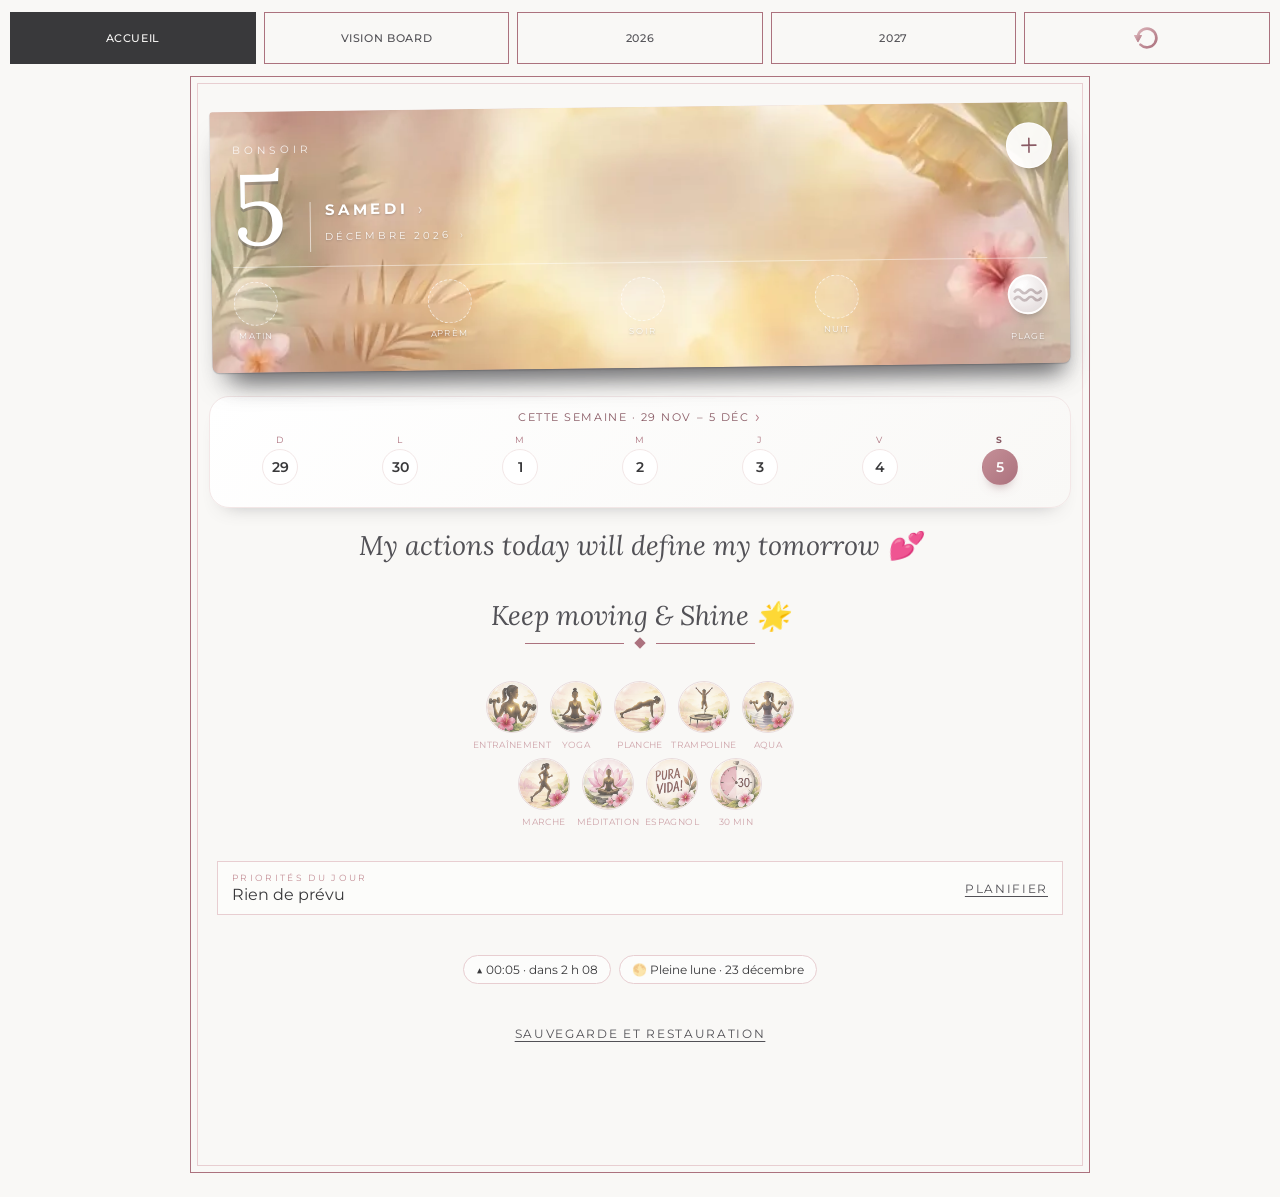
==== commit 9766bc6f: "Add files via upload" ====
--- a/index.html
+++ b/index.html
@@ -14,800 +14,7 @@
 <link rel="icon" type="image/png" href="icon-192.png">
 <link rel="apple-touch-icon" href="apple-touch-icon.png">
 <link rel="stylesheet" href="https://fonts.googleapis.com/css2?family=Dancing+Script:wght@600&family=Caveat&display=swap">
-<style>
-:root{
-  box-sizing:border-box;
-  padding-top:env(safe-area-inset-top,0px);
-  padding-bottom:env(safe-area-inset-bottom,0px);
-  --bg:#f9f8f6; --card:#ffffff; --text:#39393b; --muted:#b5b3b4; --line:#d4d3d1; --tab:#f1f0ee; --tab-on:#39393b; --tab-on-text:#ffffff;
-}
-@media (prefers-color-scheme:dark){
-  :root:not([data-theme="light"]){color-scheme:dark;--bg:#39393b;--card:#39393b;--text:#f1f0ee;--muted:#707072;--line:#39393b;--tab:#39393b;--tab-on:#f1f0ee;--tab-on-text:#39393b}
-}
-:root[data-theme="dark"]{color-scheme:dark;--bg:#39393b;--card:#39393b;--text:#f1f0ee;--muted:#707072;--line:#39393b;--tab:#39393b;--tab-on:#f1f0ee;--tab-on-text:#39393b}
-html{scroll-padding-top:env(safe-area-inset-top,0px)}
-*{box-sizing:border-box}
-body{margin:0;background:var(--bg);color:var(--text);font-family:"Segoe UI",Helvetica,Arial,sans-serif}
-nav{position:sticky;top:env(safe-area-inset-top,0px);z-index:5;display:flex;gap:8px;padding:10px 10px;background:var(--bg)}
-nav button{flex:1;border:0;border-radius:999px;padding:10px 6px;font-size:15px;font-weight:600;background:var(--tab);color:var(--text);cursor:pointer}
-nav button.on{background:var(--tab-on);color:var(--tab-on-text)}
-main{padding:4px 8px 24px;max-width:900px;margin:0 auto}
-h1{text-align:center;font-weight:400;font-size:34px;letter-spacing:2px;margin:8px 0 14px;font-family:Georgia,serif}
-.grid{display:grid;grid-template-columns:repeat(3,1fr);gap:12px 8px}
-@media (min-width:700px){.grid{gap:18px 16px}}
-.m{background:var(--card);border-radius:6px;padding:4px}
-.m h3{margin:2px 0 4px;text-align:center;font-weight:500;font-size:12px}
-table{width:100%;border-collapse:collapse;table-layout:fixed}
-th{font-size:8px;font-weight:600;padding:3px 0;color:#444}
-td{border:1px solid var(--line);text-align:center;font-size:9px;height:19px;padding:0}
-td.o{color:var(--muted)}
-@media (min-width:700px){th{font-size:11px}td{font-size:13px;height:28px}.m h3{font-size:15px}}
-.vb{display:grid;grid-template-columns:repeat(2,1fr);gap:10px}
-.vb div{aspect-ratio:1;border:2px dashed var(--line);border-radius:12px;display:flex;align-items:center;justify-content:center;color:var(--muted);font-size:28px}
-p.s{text-align:center;color:var(--muted);font-size:14px}
-.m{cursor:pointer}
-.back{border:0;background:none;color:var(--text);font-size:15px;padding:4px 2px;cursor:pointer}
-.sc,.mt{font-family:'Dancing Script','Brush Script MT',cursive;font-weight:600}
-.mt{font-size:44px;margin:0 0 8px;line-height:1.1}
-.mt small{font-size:22px;font-family:Georgia,serif;font-weight:400;letter-spacing:2px}
-.sc{font-size:28px;margin:0 0 4px}
-.b{margin:18px 0}
-.cal td{border:0;height:30px;font-size:14px}
-.cal th{font-size:12px;padding:4px 0}
-.cal button{border:0;background:none;color:var(--text);font:inherit;width:100%;height:28px;cursor:pointer}
-.q{font-family:'Dancing Script','Brush Script MT',cursive;font-weight:600;font-size:34px;line-height:1.1;min-height:60px;outline:none;margin:14px 0;padding:6px;border-radius:8px}
-.q:empty:before{content:'';}
-.it{display:flex;align-items:center;gap:8px;padding:6px 0;border-bottom:1px solid var(--line);font-family:'Caveat','Segoe Print',cursive;font-size:20px}
-.it span{flex:1}
-.it.x span{text-decoration:line-through;color:var(--muted)}
-.ck,.rm{border:0;background:none;color:var(--text);font-size:16px;cursor:pointer;padding:2px 6px}
-.rm{color:var(--muted);font-size:13px}
-.dd{border:1px solid var(--text);padding:0 6px;font-family:inherit;min-width:34px;text-align:center}
-.ad{display:flex;gap:6px;margin-top:8px}
-.ad input{flex:1;min-width:0;padding:8px;border:1px solid var(--line);border-radius:8px;background:var(--card);color:var(--text);font-size:14px}
-.ad input.dn{flex:0 0 64px}
-.ad button{border:0;border-radius:8px;padding:0 14px;background:var(--tab-on);color:var(--tab-on-text);font-size:18px;cursor:pointer}
-:root{--pk:#e8ced1;--pk2:#f9f8f6;--ac:#c48f97}
-@media (prefers-color-scheme:dark){:root:not([data-theme="light"]){--pk:#39393b;--pk2:#39393b;--ac:#d9b0b6}}
-:root[data-theme="dark"]{--pk:#39393b;--pk2:#39393b;--ac:#d9b0b6}
-.cal th:first-child,.cal td:first-child{width:38px}
-.cal button.wk{color:var(--ac);font-size:20px}
-.sub{text-align:center;margin:2px 0;font-size:14px;color:var(--muted)}
-.wo{margin:12px 0 8px;font-weight:600;font-size:15px}
-.dc{border:1px solid var(--line);border-radius:12px;overflow:hidden;margin-bottom:10px;background:var(--card)}
-.dl{background:var(--pk);padding:6px 12px;font-size:14px;letter-spacing:1px;text-transform:uppercase}
-.dcols{display:grid;grid-template-columns:1fr 1fr;gap:10px;padding:8px 10px}
-.dc h5,.bx h4{margin:0 0 4px;font-size:11px;letter-spacing:1px;text-transform:uppercase;font-weight:600}
-.bx{border:1px solid var(--line);border-radius:14px;padding:12px;margin:14px 0;background:var(--card)}
-.bx h4{display:inline-block;background:var(--pk);padding:3px 10px;border-radius:4px;margin-bottom:8px}
-.wl{display:flex;align-items:center;gap:6px;margin:5px 0}
-.wi{flex:1;min-width:0;border:0;border-bottom:1px dotted var(--muted);background:none;color:var(--text);font:inherit;font-size:14px;padding:2px 0;outline:none}
-.wc{flex:0 0 16px;width:16px;height:16px;border:1.5px solid var(--ac);background:none;padding:0;cursor:pointer}
-.wc.ci{border-radius:50%}.wc.sq{border-radius:3px}
-.wc.on{background:var(--ac)}
-.hr{display:flex;align-items:center;gap:5px;margin:6px 0}
-.hl{flex:0 0 16px;width:16px;text-align:center;font-size:11px}
-textarea.wn{width:100%;min-height:140px;border:0;background:var(--pk2);border-radius:8px;padding:8px;color:var(--text);font:inherit;font-size:14px;outline:none;resize:vertical}
-.nt{background:var(--pk2);border-radius:12px;padding:12px;margin:14px 0}
-.nt ul{margin:6px 0 0;padding-left:18px;font-family:'Caveat','Segoe Print',cursive;font-size:20px}
-.fin{text-align:center;font-family:'Dancing Script','Brush Script MT',cursive;font-size:24px;color:var(--ac)}
-.cal td{position:relative}
-.cal button{position:relative}
-.dot{position:absolute;left:50%;bottom:1px;width:5px;height:5px;margin-left:-2.5px;border-radius:50%;background:var(--ac)}
-.ti{width:100%;border:0;border-bottom:1px solid var(--line);background:none;color:var(--text);font-family:'Caveat','Segoe Print',cursive;font-size:26px;padding:6px 0;margin:10px 0;outline:none}
-textarea.dtx{min-height:220px;font-size:16px}
-.star{border:0;background:var(--pk);color:var(--text);border-radius:999px;padding:6px 14px;font-size:14px;cursor:pointer}
-.ph{display:grid;grid-template-columns:repeat(2,1fr);gap:8px}
-.pi{position:relative}
-.pi img{width:100%;aspect-ratio:1;object-fit:cover;border-radius:10px;display:block}
-.pi button{position:absolute;top:4px;right:4px;border:0;border-radius:50%;width:26px;height:26px;background:rgba(0,0,0,.55);color:#fff;cursor:pointer}
-.ph .add{aspect-ratio:1;border:2px dashed var(--line);border-radius:10px;display:flex;align-items:center;justify-content:center;font-size:34px;color:var(--muted);cursor:pointer}
-:root{--bg:#f3e7e7;--card:#f9f8f6;--text:#525156;--muted:#c48f97;--line:#e8ced1;--tab:#e8ced1;--tab-on:#895a64;--tab-on-text:#f9f8f6;--pk:#d9b0b6;--pk2:#f3e7e7;--ac:#ac727e;--hd:#895a64}
-@media (prefers-color-scheme:dark){:root:not([data-theme="light"]){--bg:#39393b;--card:#39393b;--text:#f3e7e7;--muted:#ac727e;--line:#39393b;--tab:#39393b;--tab-on:#d9b0b6;--tab-on-text:#39393b;--pk:#525156;--pk2:#39393b;--ac:#d9b0b6;--hd:#d9b0b6}}
-:root[data-theme="dark"]{--bg:#39393b;--card:#39393b;--text:#f3e7e7;--muted:#ac727e;--line:#39393b;--tab:#39393b;--tab-on:#d9b0b6;--tab-on-text:#39393b;--pk:#525156;--pk2:#39393b;--ac:#d9b0b6;--hd:#d9b0b6}
-body{background:radial-gradient(circle at 8% 0%,rgba(217,176,182,.4),transparent 45%),radial-gradient(circle at 100% 100%,rgba(181,179,180,.35),transparent 40%),var(--bg);background-attachment:fixed}
-.mt,.sc,h1{color:var(--hd)}
-.cal th{color:var(--text)}
-.back{color:var(--hd)}
-.m,.dc,.bx{box-shadow:0 1px 4px rgba(137,90,100,.12)}
-:root:not([data-theme="x"]),:root[data-theme="dark"]{color-scheme:light;--bg:#f3e7e7;--card:#f9f8f6;--text:#525156;--muted:#c48f97;--line:#e8ced1;--tab:#e8ced1;--tab-on:#895a64;--tab-on-text:#f9f8f6;--pk:#d9b0b6;--pk2:#f3e7e7;--ac:#ac727e;--hd:#895a64}
-:root:not([data-theme="x"]),:root[data-theme="dark"]{--bg:#f3e7e7;--card:#f9f8f6;--pk:#e8ced1;--pk2:#f3e7e7;--tab:#e8ced1;--line:#e8ced1}
-body{background:radial-gradient(circle at 8% 0%,rgba(217,176,182,.4),transparent 45%),radial-gradient(circle at 100% 100%,rgba(232,206,209,.4),transparent 45%),var(--bg);background-attachment:fixed}
-.hd{text-align:center;padding:8px 0 0}
-.hd img{height:130px;width:auto;max-width:70%;object-fit:contain}
-.hd img{height:150px;border-radius:22px;box-shadow:0 2px 10px rgba(137,90,100,.22)}
-.hd img{height:170px;border-radius:0;box-shadow:none;filter:drop-shadow(0 2px 6px rgba(137,90,100,.25))}
-td.imp{background:var(--ac);color:#fff;font-weight:700}
-.cal button.imp{background:var(--ac)!important;color:#fff!important;font-weight:700;border-radius:6px}
-.bb{position:fixed;left:0;right:0;bottom:0;z-index:6;display:flex;gap:6px;background:var(--card);border-top:1px solid var(--line);padding:6px 8px calc(6px + env(safe-area-inset-bottom,0px))}
-.bb button{flex:1;border:0;background:none;color:var(--muted);font:inherit;font-size:11px;display:flex;flex-direction:column;align-items:center;gap:2px;padding:4px;border-radius:12px;cursor:pointer}
-.bb button span{font-size:22px;line-height:1.1}
-.bb button.on{background:var(--pk);color:var(--hd);font-weight:600}
-.wkp{padding-bottom:84px}
-.fr{display:flex;align-items:center;gap:8px;padding:8px 10px}
-.wi.dn2{flex:0 0 54px;text-align:center}
-.sm{text-align:center;font-weight:600;color:var(--hd);margin:4px 0 10px}
-.gof{display:block;width:100%;border:0;border-radius:14px;padding:12px;margin:8px 0 12px;background:var(--pk);color:var(--hd);font:inherit;font-weight:600;font-size:15px;cursor:pointer}
-.ics{display:flex;gap:6px;padding:0 10px 10px}
-.ic{flex:1;border:1.5px solid var(--line);background:none;color:var(--muted);border-radius:12px;padding:4px 2px;font:inherit;font-size:10px;display:flex;flex-direction:column;align-items:center;gap:1px;cursor:pointer}
-.ic span{font-size:22px;line-height:1.2;filter:grayscale(1);opacity:.45}
-.ic.on{background:var(--pk);border-color:var(--ac);color:var(--hd);font-weight:600}
-.ic.on span{filter:none;opacity:1}
-.gof{width:auto;margin:6px auto 14px;font-size:40px;line-height:1;padding:10px 26px;border-radius:999px;box-shadow:0 2px 8px rgba(137,90,100,.28)}
-.stb{display:block;margin:4px auto 10px;border:0;border-radius:999px;padding:8px 18px;background:var(--pk);color:var(--hd);font:inherit;font-weight:600;font-size:14px;cursor:pointer}
-.sh{display:flex;align-items:center;gap:8px}
-.si{font-size:26px}
-.sc2{margin-left:auto;color:var(--hd);font-weight:600}
-.pb{height:10px;border-radius:6px;background:var(--pk2);margin:8px 0;overflow:hidden}
-.pb div{height:100%;background:var(--ac)}
-.sdw{display:flex;flex-wrap:wrap;gap:3px}
-.sd{width:10px;height:10px;border-radius:50%;background:var(--line);display:inline-block}
-.sd.on{background:var(--ac)}
-.sg{margin:6px 0 0;font-size:12px;color:var(--muted)}
-.ic{font-size:9px;padding:4px 1px;gap:0}
-.ics{gap:4px}
-:root:not([data-theme="x"]),:root[data-theme="dark"]{color-scheme:light;--bg:#f3e7e7;--card:#f9f8f6;--text:#39393b;--muted:#707072;--line:#d9b0b6;--tab:transparent;--tab-on:#525156;--tab-on-text:#ffffff;--pk:#e8ced1;--pk2:#f3e7e7;--ac:#895a64;--hd:#525156}
-body{background:var(--bg);background-attachment:scroll;font-family:'Montserrat','Segoe UI',Arial,sans-serif}
-main{width:calc(100% - 20px);margin:8px auto 24px;padding:18px 14px 28px;background:var(--card);border:1px solid #ac727e;box-shadow:inset 0 0 0 6px var(--card),inset 0 0 0 7px #c48f97}
-nav{padding:12px 10px 4px;gap:8px}
-nav button{border:1px solid #c48f97;border-radius:0;background:transparent;color:#525156;font-family:'Montserrat',sans-serif;font-size:11px;font-weight:500;letter-spacing:.12em;text-transform:uppercase;padding:12px 2px}
-nav button.on{background:#525156;border-color:#525156;color:#fff}
-h1,.mt{font-family:'Lora',Georgia,serif;font-weight:500;color:#39393b;letter-spacing:0}
-h1{font-size:40px;margin:6px 0 0}
-.mt small{font-family:'Lora',Georgia,serif;font-style:italic;color:#525156;letter-spacing:0}
-.dv{display:flex;align-items:center;gap:12px;width:230px;max-width:80%;margin:10px auto 16px}
-.dv::before,.dv::after{content:'';flex:1;height:1px;background:#ac727e}
-.dv i{width:8px;height:8px;background:#ac727e;transform:rotate(45deg)}
-.m,.dc,.bx{border-radius:0;box-shadow:none;border:1px solid #d9b0b6;background:var(--card)}
-.m h3{font-family:'Lora',Georgia,serif;font-style:italic;font-weight:400;color:#525156;font-size:13px}
-.sc,.q,.fin{font-family:'Lora',Georgia,serif;font-style:italic;font-weight:400;color:#525156}
-.q{color:#39393b;font-size:24px}
-.ti,.it,.nt ul{font-family:'Lora',Georgia,serif;font-size:15px}
-.ti{font-size:22px}
-.bx h4,.dc h5{font-family:'Montserrat',sans-serif;font-size:10px;letter-spacing:.2em;color:#525156;background:none;padding:0;text-transform:uppercase}
-.dl{background:var(--pk);font-size:11px;letter-spacing:.16em;color:#39393b}
-.back{font-size:11px;letter-spacing:.22em;text-transform:uppercase;color:#525156;font-weight:600}
-.gof,.stb,.star,.ad button{background:#39393b;color:#fff;border-radius:0;letter-spacing:.18em;text-transform:uppercase;font-size:12px}
-.gof{font-size:34px;padding:8px 30px;box-shadow:none}
-.ic{border-radius:0;border-color:#d9b0b6}
-.ic.on{background:var(--pk);border-color:#895a64;color:#525156}
-.wc{border-color:#895a64}
-.wc.on{background:#895a64}
-.pb{background:var(--pk2);border-radius:0}
-.ad input,textarea.wn{border-radius:0}
-.sm{font-family:'Lora',Georgia,serif;font-style:italic}
-:root:not([data-theme="x"]),:root[data-theme="dark"]{--bg:#f3e7e7;--card:#f9f8f6;--text:#39393b;--muted:#929093;--line:#d4d3d1;--tab-on:#39393b;--pk:#e8ced1;--pk2:#f3e7e7;--ac:#39393b;--hd:#39393b}
-main{border-color:#707072;box-shadow:inset 0 0 0 6px var(--card),inset 0 0 0 7px #b5b3b4}
-nav button{border-color:#929093;color:#39393b}
-nav button.on{background:#39393b;border-color:#39393b;color:#fff}
-.mt small{color:#707072}
-.dv::before,.dv::after,.dv i{background:#707072}
-.m,.dc,.bx{border-color:#d4d3d1}
-.m h3,.bx h4,.dc h5{color:#525156}
-.sc,.fin,.back{color:#39393b}
-.q{color:#39393b}
-.gof,.stb,.star,.ad button{background:#39393b}
-.ic{border-color:#d4d3d1}
-.ic.on{border-color:#39393b;color:#39393b}
-.wc{border-color:#39393b}
-.wc.on{background:#39393b}
-.grid{grid-template-columns:repeat(2,1fr);gap:16px 10px}
-td{font-size:13px;height:28px;font-weight:600;color:#39393b}
-td.o{color:#b5b3b4;font-weight:400}
-th{font-size:10px;font-weight:700;color:#39393b;padding:5px 0}
-.m{padding:6px}
-.m h3{font-size:16px;margin:2px 0 6px}
-.cal td,.cal button{font-size:17px;font-weight:600}
-.cal th{font-size:12px}
-@media (min-width:700px){.grid{grid-template-columns:repeat(3,1fr)}td{font-size:15px;height:32px}th{font-size:12px}}
-.vmb{display:flex;flex-wrap:wrap;gap:6px;justify-content:center;margin:0 0 14px}
-.vmb button{border:1px solid #929093;background:transparent;color:#39393b;font:inherit;font-size:11px;letter-spacing:.1em;text-transform:uppercase;padding:7px 10px;cursor:pointer}
-.vmb button.on{background:#39393b;color:#fff;border-color:#39393b}
-.g2{grid-template-columns:repeat(2,1fr)!important}
-.g3{grid-template-columns:repeat(3,1fr)!important;gap:12px 6px}
-.g3 td{font-size:10px;height:20px;font-weight:500}
-.g3 th{font-size:8px;padding:3px 0}
-.g3 .m{padding:3px}
-.g3 .m h3{font-size:12px}
-.g1{grid-template-columns:1fr!important}
-.g1 td{height:40px;font-size:18px}
-.g1 th{font-size:12px}
-.onec{display:flex;align-items:center;gap:8px}
-.onec>button{border:0;background:#39393b;color:#fff;width:38px;height:64px;font-size:28px;cursor:pointer}
-.onec td{height:46px;font-size:20px}
-.rwrap{overflow-x:auto}
-.rt{border-collapse:collapse}
-.rt th{font-size:11px;min-width:26px;padding:4px 2px;font-weight:600}
-.rt td{width:26px;min-width:26px;height:30px;font-size:11px;font-weight:500;border:1px solid var(--line);text-align:center}
-.rt td.we{background:var(--pk)}
-.rt td.e{border:0;background:none}
-.rt th.rm1{position:sticky;left:0;font-size:12px;text-align:left;padding:4px 8px;cursor:pointer}
-.vmb{display:none}
-.g3{gap:14px 6px}
-.g3 .m{padding:0;border:0;background:none}
-.g3 .m h3{font-family:'Patrick Hand','Segoe Print',cursive;font-style:normal;font-weight:400;font-size:17px;color:#39393b;margin:0 0 4px}
-.g3 th{font-family:'Patrick Hand','Segoe Print',cursive;font-size:12px;font-weight:400;color:#39393b;padding:3px 0}
-.g3 td{font-family:'Patrick Hand','Segoe Print',cursive;font-size:13px;height:23px;font-weight:400;color:#39393b}
-.g3 td.o{color:#b5b3b4}
-.g3 td.imp{color:#fff}
-.cal th,.cal td,.cal button{font-family:'Patrick Hand','Segoe Print',cursive}
-.cal td,.cal button{font-weight:400;font-size:19px}
-.vmb{display:flex}
-.yv .g3 td,.yv .g3 th,.yv .g3 .m h3{font-family:var(--nf);font-weight:var(--nw,400)}
-.yv .g3 td{font-size:var(--ns,13px)}
-.vmb{display:none}
-.g2 .m{border:0;background:none;padding:0}
-.g2 .m h3{font-family:'Nunito',sans-serif;font-style:normal;font-weight:600;font-size:18px;color:#39393b;margin:0 0 6px}
-.g2 th{font-family:'Nunito',sans-serif;font-size:12px;font-weight:700;color:#39393b}
-.g2 td{font-family:'Nunito',sans-serif;font-size:15px;font-weight:600;height:29px;color:#39393b}
-.g2 td.o{color:#b5b3b4;font-weight:500}
-.g2 td.imp{color:#fff}
-.cal th,.cal td,.cal button{font-family:'Nunito',sans-serif}
-.cal td,.cal button{font-weight:600;font-size:17px}
-td.imp,.g2 td.imp,.g3 td.imp,.rt td.imp{background:#d9b0b6;color:#39393b;font-weight:700}
-.cal button.imp{background:#d9b0b6!important;color:#39393b!important;font-weight:700;border-radius:8px}
-.cal button[style*="background"]{background:#e8ced1!important}
-.gof{background:#e8ced1;color:#39393b}
-.ytb{display:flex;gap:5px;margin:0 0 14px}
-.ytb button{flex:1;border:1px solid #d4d3d1;background:var(--card);color:#525156;font:inherit;font-size:9px;display:flex;flex-direction:column;align-items:center;padding:6px 1px;cursor:pointer}
-.ytb span{font-size:22px;line-height:1.2}
-.yr{display:flex;align-items:center;gap:10px;margin:10px 0}
-.yr b{width:38px;font-size:13px}
-.yr .pb{flex:1;margin:0}
-.yr .pb div{background:#d9b0b6}
-.yr span{width:44px;text-align:right;font-size:13px}
-main{position:relative}
-.ytb{display:none}
-.gof,.cartc{display:flex;align-items:center;justify-content:center;width:38px;height:38px;padding:0;background:var(--card);color:#39393b;border:1px solid #b5b3b4;border-radius:50%;box-shadow:none;cursor:pointer;font-size:inherit}
-.gof{margin:0 0 8px auto}
-.cartc{position:absolute;top:14px;right:14px;z-index:2}
-.stabs{display:flex;gap:8px;margin:0 0 14px}
-.stabs button{flex:1;border:1px solid #d4d3d1;background:var(--card);color:#525156;font:inherit;font-size:11px;letter-spacing:.1em;text-transform:uppercase;display:flex;flex-direction:column;align-items:center;gap:2px;padding:10px 2px;cursor:pointer}
-.stabs span{font-size:30px;line-height:1.1}
-.stabs button.on{background:#e8ced1;border-color:#d9b0b6;color:#39393b;font-weight:600}
-.bxh{display:flex;align-items:center;justify-content:space-between;margin-bottom:8px}
-.bxh h4{margin:0}
-.ideab{width:32px;height:32px;border-radius:50%;border:1px solid #b5b3b4;background:var(--card);color:#39393b;display:flex;align-items:center;justify-content:center;cursor:pointer;padding:0}
-.ideab.on{background:#e8ced1;border-color:#d9b0b6}
-.ideas{background:var(--pk2);border:1px solid #e8ced1;padding:8px 10px;margin:0 0 12px;max-height:240px;overflow-y:auto}
-.idea{cursor:pointer}
-.addm{color:#ac727e;font-size:22px;padding:0 6px;font-weight:400}
-nav button{letter-spacing:.08em}
-.tbar{display:flex;justify-content:flex-end;gap:8px;margin:0 0 8px}
-.tbar .gof{margin:0}
-.lft{text-align:left;margin:0 0 4px;font-size:12px}
-.dsel{display:flex;gap:4px;margin:0 0 10px;overflow-x:auto}
-.dsel button{flex:1;min-width:38px;border:1px solid #d4d3d1;background:var(--card);color:#525156;font:inherit;font-size:14px;padding:4px 2px;cursor:pointer;display:flex;flex-direction:column;align-items:center;justify-content:center}
-.dsel button small{font-size:9px;letter-spacing:.08em;text-transform:uppercase}
-.dsel button:first-child{font-size:11px;min-width:62px;letter-spacing:.06em;text-transform:uppercase}
-.dsel button.on{background:#e8ced1;border-color:#d9b0b6;color:#39393b;font-weight:700}
-.ih{display:flex;justify-content:space-between;align-items:center;font-size:12px;color:#525156}
-.ih button{border:0;background:none;color:#895a64;text-decoration:underline;font:inherit;cursor:pointer}
-.chips{display:flex;flex-wrap:wrap;gap:6px;margin:8px 0 10px}
-.chip{display:inline-flex;align-items:center;gap:6px;border:1px solid #d9b0b6;background:var(--card);color:#39393b;padding:7px 12px;border-radius:999px;font-size:14px;cursor:pointer}
-.chip b{background:#d9b0b6;color:#39393b;border-radius:999px;font-size:11px;padding:1px 7px}
-.chip i{font-style:normal;color:#929093}
-.mg{margin-top:8px}
-.mgl{font-size:10px;letter-spacing:.2em;text-transform:uppercase;color:#895a64;margin:8px 0 2px}
-.tmo{position:fixed;left:0;right:0;top:0;bottom:0;background:rgba(57,57,59,.45);z-index:20;display:flex;align-items:flex-end;justify-content:center}
-.tmc{background:var(--card);width:100%;max-width:520px;padding:16px 18px calc(18px + env(safe-area-inset-bottom,0px));border-top:1px solid #b5b3b4}
-.tmx{display:flex;justify-content:space-between;align-items:center;font-size:12px;letter-spacing:.2em;text-transform:uppercase;color:#525156}
-.tmx button{border:0;background:none;font-size:18px;cursor:pointer;color:#39393b}
-.tmt{font-family:'Nunito',sans-serif;font-size:68px;font-weight:600;text-align:center;margin:10px 0 6px;color:#39393b}
-.tmbar{height:6px;background:var(--pk2);margin-bottom:14px}
-.tmbar div{height:100%;background:#d9b0b6}
-.tmp{display:flex;gap:6px;flex-wrap:wrap;justify-content:center;margin-bottom:10px}
-.tmp button{border:1px solid #d4d3d1;background:var(--card);color:#39393b;padding:7px 10px;font:inherit;font-size:13px;cursor:pointer}
-.tmp button.on{background:#e8ced1;border-color:#d9b0b6;font-weight:700}
-.tmc input[type=range]{width:100%;accent-color:#d9b0b6;margin:4px 0 12px}
-.tma{display:flex;gap:8px}
-.tma button{flex:1;padding:12px;border:1px solid #39393b;background:var(--card);color:#39393b;font:inherit;font-size:12px;letter-spacing:.18em;text-transform:uppercase;cursor:pointer}
-.tma button.go{background:#39393b;color:#fff}
-.tmd{text-align:center;color:#895a64;margin:0 0 10px;font-weight:600}
-.tmpill{position:fixed;right:14px;bottom:calc(14px + env(safe-area-inset-bottom,0px));z-index:15;display:flex;align-items:center;gap:6px;border:1px solid #b5b3b4;background:var(--card);color:#39393b;border-radius:999px;padding:8px 14px;font:inherit;font-size:15px;box-shadow:0 2px 8px rgba(0,0,0,.15);cursor:pointer}
-.tbar{justify-content:space-between}
-.tmp button{min-width:56px}
-.ddb{display:flex;align-items:center;gap:6px;border:1px solid #b5b3b4;background:var(--card);color:#39393b;padding:6px 12px;border-radius:999px;font:inherit;font-size:13px;cursor:pointer}
-.ddb.on{background:#e8ced1;border-color:#d9b0b6}
-.ddb small{font-size:11px}
-.ddm{border:1px solid #d9b0b6;background:var(--card);margin:0 0 12px;box-shadow:0 4px 12px rgba(0,0,0,.08);padding:6px 10px;max-height:260px;overflow-y:auto}
-.ddi{display:flex;justify-content:space-between;align-items:center;padding:11px 4px;border-bottom:1px solid var(--line);cursor:pointer;font-size:15px}
-.ddi:active{background:#e8ced1}
-.ddi i{font-style:normal;color:#929093;padding:0 6px}
-td.imp.k-cake,.g2 td.imp.k-cake,.g3 td.imp.k-cake,.cal button.imp.k-cake{background:#e8ced1!important;color:#39393b!important}
-td.imp.k-drink,.g2 td.imp.k-drink,.g3 td.imp.k-drink,.cal button.imp.k-drink{background:#e8ced1!important;color:#39393b!important}
-td.imp.k-other,.g2 td.imp.k-other,.g3 td.imp.k-other,.cal button.imp.k-other{background:linear-gradient(160deg,#39393b 0%,#525156 55%,#707072 100%)!important;color:#fff!important}
-.dd.kk.k-cake{background:#e8ced1;border-color:#e8ced1;color:#39393b}
-.dd.kk.k-drink{background:#e8ced1;border-color:#e8ced1;color:#39393b}
-.dd.kk.k-other{background:linear-gradient(160deg,#39393b,#707072);border-color:#39393b;color:#fff}
-.kt{display:flex;gap:6px;margin:10px 0 0}
-.kt button{border:1px solid #d4d3d1;background:var(--card);color:#39393b;padding:6px 14px;font:inherit;font-size:20px;cursor:pointer}
-.kt button[data-k=other]{font-size:13px;letter-spacing:.1em;text-transform:uppercase}
-.kt button.on{border-color:#39393b;box-shadow:inset 0 0 0 1px #39393b}
-.kt button[data-k=cake].on{background:#e8ced1}
-.kt button[data-k=drink].on{background:#e8ced1}
-.kt button[data-k=other].on{background:linear-gradient(160deg,#39393b,#707072);color:#fff}
-.ksel{flex:1;min-width:0;padding:8px;border:1px solid var(--line);border-radius:0;background:var(--card);color:var(--text);font:inherit;font-size:15px}
-main{border-color:var(--ac);box-shadow:inset 0 0 0 6px var(--card),inset 0 0 0 7px var(--line)}
-nav button{border-color:var(--ac);color:var(--hd)}
-nav button.on{background:var(--dk);border-color:var(--dk);color:var(--bg)}
-h1,.mt,.g2 .m h3,.g3 .m h3,.q{color:var(--text)}
-.mt small,.back,.sc,.fin{color:var(--hd)}
-.bx h4,.dc h5,.m h3{color:var(--hd)}
-.dv::before,.dv::after,.dv i{background:var(--ac)}
-td,.g2 td,.g3 td{color:var(--text)}
-td.o,.g2 td.o,.g3 td.o{color:var(--muted)}
-th,.g2 th,.g3 th,.cal th{color:var(--text)}
-.m,.dc,.bx{border-color:var(--line)}
-.gof,.stb,.star,.ad button,.tma button.go{background:var(--dk);color:var(--bg)}
-.gof,.cartc{background:var(--card);color:var(--dk);border-color:var(--ac)}
-.stabs button.on,.ic.on,.ddb.on,.ideab.on,.tmp button.on,.dsel button.on{background:var(--hl);border-color:var(--hlb);color:var(--text)}
-.cal button[style*="background"]{background:var(--hl)!important}
-.pb div,.yr .pb div,.tmbar div{background:var(--hlb)}
-.chip,.ddm,.ideas{border-color:var(--hlb)}
-td.imp.k-cake,.g2 td.imp.k-cake,.g3 td.imp.k-cake,.cal button.imp.k-cake{background:var(--cakeb)!important;color:var(--cakec)!important}
-td.imp.k-drink,.g2 td.imp.k-drink,.g3 td.imp.k-drink,.cal button.imp.k-drink{background:var(--drinkb)!important;color:var(--drinkc)!important}
-td.imp.k-other,.g2 td.imp.k-other,.g3 td.imp.k-other,.cal button.imp.k-other{background:var(--othb)!important;color:var(--othc)!important}
-.dd.kk.k-cake{background:var(--cakeb);border-color:var(--cakeb);color:var(--cakec)}
-.dd.kk.k-drink{background:var(--drinkb);border-color:var(--drinkb);color:var(--drinkc)}
-.dd.kk.k-other{background:var(--othb);border-color:var(--dk);color:var(--othc)}
-.thb{display:flex;flex-wrap:wrap;gap:6px;justify-content:center;margin:0 0 14px}
-.thb button{display:flex;align-items:center;gap:4px;border:1px solid var(--line);background:var(--card);color:var(--text);font:inherit;font-size:12px;padding:6px 10px;cursor:pointer}
-.thb button.on{border-color:var(--dk);box-shadow:inset 0 0 0 1px var(--dk)}
-.thb i{width:11px;height:11px;border-radius:50%;border:1px solid rgba(0,0,0,.15);display:inline-block}
-.tg{display:flex;gap:8px}
-.wk7{gap:6px;margin-top:6px}
-.d7{width:28px;height:28px;border-radius:50%;border:1px solid var(--line);display:inline-flex;align-items:center;justify-content:center;font-size:12px;color:var(--muted)}
-.d7.on{background:var(--hlb);border-color:var(--hlb);color:var(--card)}
-.cartc svg{display:block}
-.itb{display:flex;justify-content:flex-end;gap:8px;margin:-4px 0 6px}
-.itb .gof{margin:0;width:36px;height:36px}
-.nc{max-height:82vh;overflow-y:auto}
-.nn{position:relative;margin:10px 0}
-.nn textarea{width:100%;min-height:96px;border:1px solid var(--line);background:var(--card);color:var(--text);font:inherit;font-size:15px;padding:10px 30px 10px 12px;resize:vertical;outline:none;border-radius:0}
-.nn .rm{position:absolute;top:6px;right:6px}
-.addn{width:100%;padding:12px;border:1px solid var(--dk);background:var(--dk);color:var(--bg);font:inherit;font-size:12px;letter-spacing:.18em;text-transform:uppercase;cursor:pointer;margin-top:6px}
-.cdisp{text-align:right;padding:8px 4px;border-bottom:1px solid var(--line);margin:8px 0 12px}
-.cexp{font-size:13px;color:var(--muted);min-height:18px}
-.cval{font-family:'Nunito',sans-serif;font-size:44px;font-weight:600;overflow:hidden;text-overflow:ellipsis;color:var(--text)}
-.ckp{display:grid;grid-template-columns:repeat(4,1fr);gap:8px}
-.ckp button{padding:14px 0;font:inherit;font-size:20px;border:1px solid var(--line);background:var(--card);color:var(--text);cursor:pointer;border-radius:0}
-.ckp button:active{background:var(--hl)}
-.ckp button.op{background:var(--hl);border-color:var(--hlb)}
-.ckp button.eq{background:var(--dk);color:var(--bg);border-color:var(--dk)}
-:root{--bchb:#d4d3d1;--bchc:#39393b}
-td.bch,.g2 td.bch,.g3 td.bch,.cal button.bch{background:var(--bchb)!important;color:var(--bchc)!important}
-.cal button.bch{border-radius:8px}
-.gof.wv{color:#707072;border-color:#d4d3d1}
-.itb{justify-content:space-between}
-.bform{display:flex;flex-direction:column;gap:8px;margin:10px 0}
-.bform label{font-size:12px;letter-spacing:.1em;text-transform:uppercase;color:var(--muted);display:flex;flex-direction:column;gap:4px}
-.bform input{padding:10px;border:1px solid var(--line);background:var(--card);color:var(--text);font:inherit;font-size:15px;border-radius:0}
-.bst{margin:8px 0}
-td.bch.imp,.g2 td.bch.imp,.g3 td.bch.imp,.cal button.bch.imp{box-shadow:inset 0 0 0 2px #929093,inset 0 -6px 0 #929093}
-.tnav{display:flex;gap:8px;align-items:center;margin:10px 0 4px}
-.tnav button{width:40px;height:40px;border:1px solid var(--line);background:var(--card);color:var(--text);font-size:22px;cursor:pointer;border-radius:0}
-.tnav input{flex:1;min-width:0;padding:9px;border:1px solid var(--line);background:var(--card);color:var(--text);font:inherit;font-size:15px;text-align:center;border-radius:0}
-.tcard{border:1px solid var(--line);margin:8px 0 12px}
-.trow{display:flex;align-items:center;gap:10px;padding:10px 12px;border-bottom:1px solid var(--line)}
-.trow:last-child{border-bottom:0}
-.trow span{flex:1;font-size:13px;letter-spacing:.08em;text-transform:uppercase}
-.trow b{font-family:'Nunito',sans-serif;font-size:22px}
-.trow i{font-style:normal;color:var(--muted);width:58px;text-align:right}
-.trow.hi{background:var(--bchb);color:var(--bchc)}
-.trow.hi i{color:var(--bchc)}
-.trow7{display:flex;justify-content:space-between;gap:8px;padding:9px 2px;border-bottom:1px solid var(--line);font-size:13px;cursor:pointer}
-.trow7 b{width:58px}
-.trow7 span{color:var(--muted)}
-a.tl{display:block;text-align:center;text-decoration:none;box-sizing:border-box}
-.grid td{position:relative}
-.fm{position:absolute;top:1px;right:2px;font-size:9px;font-style:normal;line-height:1;pointer-events:none}
-td.multi,.g2 td.multi,.g3 td.multi,.cal button.multi{background:var(--mbg)!important;color:#39393b!important}
-.multi .dn{display:inline-block;min-width:22px;height:22px;line-height:22px;border-radius:50%;background:rgba(255,255,255,.9);color:#39393b;font-weight:700}
-.postit{position:relative;margin:20px 6px 20px;padding:24px 18px 14px;background:linear-gradient(180deg,rgba(255,255,255,.4),rgba(255,255,255,0) 45%),var(--hl);box-shadow:0 10px 14px -9px rgba(57,57,59,.4),0 1px 2px rgba(57,57,59,.15);transform:rotate(-.7deg);border-radius:2px 2px 8px 2px}
-.postit::after{content:'';position:absolute;right:0;bottom:0;width:28px;height:28px;background:linear-gradient(135deg,transparent 50%,rgba(57,57,59,.1) 50%);border-radius:0 0 8px 0}
-.postit .tape{position:absolute;top:-11px;left:50%;width:86px;height:22px;margin-left:-43px;background:rgba(255,255,255,.6);border:1px solid rgba(57,57,59,.06);transform:rotate(-2deg);box-shadow:0 1px 2px rgba(57,57,59,.1)}
-.postit h3{margin:0 0 6px;font-family:'Lora',Georgia,serif;font-style:italic;font-weight:400;font-size:22px;color:var(--hd)}
-.postit .wi{border-bottom:1px solid rgba(57,57,59,.25);font-family:'Lora',Georgia,serif;font-size:16px}
-.itb .gof{width:34px;height:34px}
-.itb .tg{gap:6px}
-.btc{text-align:center;margin:12px 0 4px}
-.bp{font-family:'Nunito',sans-serif;font-size:48px;font-weight:600;color:var(--text)}
-.bc{font-size:14px;margin-top:2px}
-.bc.up{color:#707072}
-.bc.dn{color:#895a64}
-.bsp{margin:12px 0}
-.bhl{display:flex;justify-content:space-between;font-size:12px;letter-spacing:.08em;text-transform:uppercase;color:var(--muted)}
-.bhl b{display:block;font-size:17px;letter-spacing:0;text-transform:none;color:var(--text);font-weight:600;margin-top:2px}
-.itb .gof,.itb .tg{flex-shrink:0}
-.itb .gof{width:32px;height:32px}
-.vbp{position:relative;padding:4px 0 10px}
-.vbp::before{content:'';position:absolute;top:-18px;bottom:-10px;left:-14px;right:-14px;z-index:0;pointer-events:none;background:radial-gradient(circle at 12% 6%,rgba(232,206,209,.5),transparent 38%),radial-gradient(circle at 96% 28%,rgba(232,206,209,.55),transparent 40%),radial-gradient(circle at 10% 78%,rgba(212,211,209,.4),transparent 42%),radial-gradient(circle at 90% 94%,rgba(232,206,209,.4),transparent 36%)}
-.vbp>*{position:relative;z-index:1}
-.vbh{text-align:center;padding-top:10px}
-.vbk{font-size:11px;letter-spacing:.38em;text-transform:uppercase;color:var(--ac)}
-h1.vbt{font-family:'Lora',Georgia,serif;font-style:italic;font-weight:400;font-size:48px;margin:8px 0 0;line-height:1.05;background:linear-gradient(90deg,var(--hd),var(--ac),var(--hd));-webkit-background-clip:text;background-clip:text;color:transparent}
-.vbm{font-family:'Lora',Georgia,serif;font-style:italic;font-size:24px;text-align:center;line-height:1.4;padding:16px 14px;margin:4px 10px 22px;color:var(--text);outline:none;border-top:1px solid var(--ac);border-bottom:1px solid var(--ac)}
-.vbm:empty::before{content:attr(data-ph);color:var(--muted)}
-.vbg{display:grid;grid-template-columns:1fr 1fr;gap:24px 16px;padding:10px 4px 18px;align-items:start}
-.pol{position:relative;background:#fff;padding:8px 8px 6px;box-shadow:0 12px 18px -10px rgba(57,57,59,.5),0 1px 3px rgba(57,57,59,.15);transform:rotate(var(--r,0deg));margin:0;animation:rise .7s both;animation-delay:var(--d,0ms);transition:transform .25s}
-.pol:active{transform:rotate(0deg) scale(1.03);z-index:3}
-.pol img{display:block;width:100%;object-fit:cover;aspect-ratio:4/5}
-.pol:nth-child(3n+1) img{aspect-ratio:3/4}
-.pol:nth-child(3n+2) img{aspect-ratio:1/1}
-.tp{position:absolute;top:-9px;left:50%;width:58px;height:17px;margin-left:-29px;background:rgba(232,206,209,.75);transform:rotate(-3deg);box-shadow:0 1px 2px rgba(0,0,0,.12)}
-.cap{width:100%;border:0;background:none;text-align:center;font-family:'Caveat','Lora',cursive;font-size:19px;color:#525156;padding:6px 2px 2px;outline:none}
-.vx{position:absolute;top:3px;right:3px;width:24px;height:24px;border:0;border-radius:50%;background:rgba(255,255,255,.88);color:#525156;font-size:11px;cursor:pointer}
-.pol.add{background:transparent;box-shadow:none;border:2px dashed var(--ac);display:flex;flex-direction:column;align-items:center;justify-content:center;min-height:190px;color:var(--ac);cursor:pointer;text-align:center}
-.pol.add span{font-size:46px;font-weight:200;line-height:1}
-.pol.add small{font-size:11px;letter-spacing:.2em;text-transform:uppercase;margin-top:6px}
-@keyframes rise{from{opacity:0;transform:translateY(18px) rotate(var(--r,0deg))}to{opacity:1;transform:rotate(var(--r,0deg))}}
-@media (prefers-reduced-motion:reduce){.pol{animation:none}}
-.vbs{margin:26px 4px 8px;text-align:center}
-.vbs h3{font-family:'Lora',Georgia,serif;font-style:italic;font-weight:400;font-size:27px;color:var(--hd);margin:0 0 12px}
-.orn{position:relative;height:14px;margin:0 auto 10px;width:150px;background:linear-gradient(var(--ac),var(--ac)) left center/58px 1px no-repeat,linear-gradient(var(--ac),var(--ac)) right center/58px 1px no-repeat}
-.orn::after{content:'';position:absolute;left:50%;top:50%;width:7px;height:7px;margin:-3.5px 0 0 -3.5px;background:var(--ac);transform:rotate(45deg)}
-.vbtx{display:block;width:100%;min-height:210px;border:0;border-radius:2px;padding:14px 20px 16px;font-family:'Lora',Georgia,serif;font-size:17px;line-height:30px;color:var(--text);text-align:left;outline:none;resize:vertical;background:repeating-linear-gradient(transparent 0 29px,rgba(196,143,151,.3) 29px 30px) local,var(--card);box-shadow:0 10px 18px -12px rgba(57,57,59,.45),inset 0 0 0 1px var(--line)}
-.wds{display:flex;flex-wrap:wrap;gap:8px;justify-content:center;margin-bottom:12px}
-.wd{font-family:'Lora',Georgia,serif;font-style:italic;font-size:18px;padding:6px 16px;border:1px solid var(--ac);border-radius:999px;color:var(--hd);background:rgba(255,255,255,.6)}
-.wd i{font-style:normal;font-size:10px;margin-left:9px;color:var(--muted);cursor:pointer}
-td.bch:not(.imp),.g2 td.bch:not(.imp),.g3 td.bch:not(.imp),.cal button.bch:not(.imp){background:none!important;color:inherit!important}
-td.bch.imp,.g2 td.bch.imp,.g3 td.bch.imp,.cal button.bch.imp{box-shadow:none}
-[data-bm=dot] td.bch::after,[data-bm=dot] .cal button.bch::after,.pv.dot::after{content:'';position:absolute;top:3px;right:4px;width:6px;height:6px;border-radius:50%;background:#929093}
-[data-bm=wave] td.bch::after,[data-bm=wave] .cal button.bch::after,.pv.wave::after{content:'';position:absolute;left:14%;right:14%;bottom:2px;height:5px;background:url("data:image/svg+xml,%3Csvg xmlns='http://www.w3.org/2000/svg' width='12' height='5' viewBox='0 0 12 5'%3E%3Cpath d='M0 3Q3 0 6 3T12 3' fill='none' stroke='%23929093' stroke-width='1.3'/%3E%3C/svg%3E") repeat-x center/12px 5px}
-[data-bm=line] td.bch::after,[data-bm=line] .cal button.bch::after,.pv.line::after{content:'';position:absolute;left:20%;right:20%;bottom:3px;height:2px;border-radius:2px;background:#929093}
-.bmb{display:flex;gap:8px;margin:4px 0 10px}
-.bmb button{flex:1;border:1px solid var(--line);background:var(--card);color:var(--text);padding:8px 4px;display:flex;flex-direction:column;align-items:center;gap:6px;font:inherit;font-size:12px;cursor:pointer}
-.bmb button.on{border-color:var(--dk);box-shadow:inset 0 0 0 1px var(--dk)}
-.pv{position:relative;display:inline-block;width:38px;height:30px;line-height:30px;text-align:center;border:1px solid var(--line);font-size:14px}
-.ibw{margin:-2px 0 4px}
-.ibw .ib{border:0;background:none;cursor:pointer;padding:0;color:var(--c);display:flex;flex-direction:column;align-items:center;gap:3px;font:inherit}
-.ibw .ii{width:34px;height:34px;border-radius:50%;display:flex;align-items:center;justify-content:center;background:radial-gradient(circle at 30% 25%,#fff,var(--c1));border:1px solid var(--c2);box-shadow:0 3px 7px -3px var(--c2)}
-.ibw em{display:none;font-style:normal;font-size:10px;letter-spacing:.1em;text-transform:uppercase;color:var(--text)}
-.ibw.bar{display:flex;justify-content:space-between;gap:2px;padding:7px 8px;border:1px solid var(--line);border-radius:999px;background:linear-gradient(180deg,var(--card),var(--bg))}
-.ibw.grid{display:grid;grid-template-columns:repeat(4,1fr);gap:10px 8px}
-.ibw.grid .ib{padding:10px 2px 8px;border-radius:14px;background:linear-gradient(160deg,#fff,var(--c1));border:1px solid var(--c2);box-shadow:0 8px 14px -10px var(--c2)}
-.ibw.grid .ii{width:36px;height:36px;background:none;border:0;box-shadow:none}
-.ibw.grid em{display:block}
-.ibw.dock{position:fixed;left:50%;transform:translateX(-50%);bottom:calc(12px + env(safe-area-inset-bottom,0px));z-index:12;display:flex;gap:4px;padding:8px 10px;border-radius:24px;background:rgba(255,255,255,.86);border:1px solid var(--line);box-shadow:0 12px 26px -8px rgba(57,57,59,.5);margin:0;max-width:calc(100% - 16px)}
-.ilsw{display:flex;justify-content:center;gap:8px;margin:8px 0 10px}
-.ilsw button{border:0;border-bottom:1px solid transparent;background:none;font:inherit;font-size:11px;letter-spacing:.14em;text-transform:uppercase;color:var(--muted);cursor:pointer;padding:3px 6px}
-.ilsw button.on{color:var(--hd);border-bottom-color:var(--ac)}
-main{padding-bottom:92px}
-.seg{display:flex;margin:4px 0 8px}
-.seg button{flex:1;padding:10px 4px;border:1px solid var(--line);background:var(--card);color:var(--text);font:inherit;font-size:13px;cursor:pointer;border-radius:0}
-.seg button.on{background:var(--dk);color:var(--bg);border-color:var(--dk)}
-.chm{min-height:20px;font-size:13px;color:#707072;margin:2px 0 6px;text-align:center}
-.ibw.topr{position:absolute;top:14px;right:14px;z-index:3;display:flex;gap:8px;margin:0}
-.ibw.topr .ii{width:36px;height:36px}
-.ibw.dock{gap:6px;padding:9px 12px}
-.ibw.dock .ii{width:44px;height:44px}
-.ibw.dock .ii svg{width:24px;height:24px}
-.ilsw{display:none}
-nav button{font-size:10.5px;letter-spacing:.06em;padding:12px 2px}
-.hmh{text-align:center;padding-top:6px}
-h1.hmt{font-family:'Lora',Georgia,serif;font-weight:400;font-size:46px;margin:6px 0 2px;text-transform:capitalize;color:var(--text);letter-spacing:0}
-.hms{letter-spacing:.24em;text-transform:uppercase;font-size:12px;color:var(--muted)}
-.hmb{text-align:center;padding:9px 10px;border:1px solid #d4d3d1;background:#f1f0ee;color:#39393b;margin:12px 0;letter-spacing:.12em;text-transform:uppercase;font-size:12px}
-.hmb.bk{background:var(--pk);border-color:var(--hlb);color:var(--text);text-transform:none;letter-spacing:0;font-size:14px}
-.lk{border:0;background:none;color:var(--hd);font:inherit;font-size:12px;letter-spacing:.14em;text-transform:uppercase;cursor:pointer;padding:8px 0 0;text-decoration:underline;text-underline-offset:3px}
-.hmb .lk{padding:0 0 0 6px}
-.hmm{text-align:center;font-family:'Lora',Georgia,serif;font-style:italic;font-size:17px;color:var(--hd);margin:14px 0}
-.hmf{text-align:center;margin:18px 0 4px}
-.tdc{display:flex;flex-wrap:wrap;gap:8px}
-.tdc span{padding:6px 12px;border:1px solid var(--line);font-size:14px}
-.tdc span.nx{background:var(--bchb);color:var(--bchc);border-color:var(--bchb);font-weight:700}
-.addn.alt{display:block;text-align:center;box-sizing:border-box;background:var(--card);color:var(--dk);cursor:pointer}
-.bkm{min-height:20px;font-size:13px;color:#707072;margin:8px 0 0;text-align:center}
-.hero{position:relative;overflow:hidden;margin:4px 0 16px;padding:22px 20px 18px;color:#fff;background:linear-gradient(135deg,#ac727e 0%,#d9b0b6 50%,#e8ced1 100%);box-shadow:0 20px 30px -18px rgba(137,90,100,.7)}
-.hero::before{content:'';position:absolute;right:-50px;top:-60px;width:200px;height:200px;border-radius:50%;background:rgba(255,255,255,.18)}
-.hero::after{content:'';position:absolute;left:-46px;bottom:-80px;width:180px;height:180px;border-radius:50%;background:rgba(255,255,255,.13)}
-.hero>*{position:relative;z-index:1}
-.hg{font-size:11px;letter-spacing:.38em;text-transform:uppercase}
-.hn{font-family:'Lora',Georgia,serif;font-style:italic;font-size:124px;line-height:.95;margin:4px 0 0;text-shadow:0 6px 18px rgba(82,81,86,.3)}
-.hd2{font-size:24px;letter-spacing:.16em;text-transform:uppercase;font-weight:700;margin-top:-4px}
-.hm2{font-size:12px;letter-spacing:.32em;text-transform:uppercase;margin-top:6px}
-.hch{display:flex;flex-wrap:wrap;gap:8px;margin-top:14px}
-.hch span{padding:6px 12px;border-radius:999px;background:rgba(255,255,255,.26);border:1px solid rgba(255,255,255,.45);font-size:12px;letter-spacing:.08em}
-.pc{background:var(--card);padding:16px;margin:16px 0;border-left:5px solid #c48f97;box-shadow:0 16px 26px -18px rgba(57,57,59,.55)}
-.pch{display:flex;align-items:center;justify-content:space-between;margin-bottom:6px}
-.pc h3{font-family:'Lora',Georgia,serif;font-style:italic;font-weight:400;font-size:27px;margin:0;color:var(--text)}
-.pi{display:flex;align-items:center;gap:14px;padding:12px 0;border-bottom:1px solid var(--line);font-size:18px}
-.pi.dn span{text-decoration:line-through;color:var(--muted)}
-.pk{flex:0 0 30px;width:30px;height:30px;border-radius:50%;border:2px solid #c48f97;background:none;color:#fff;font-size:15px;cursor:pointer;padding:0}
-.pk.on{background:#c48f97}
-.qc{text-align:center;font-family:'Lora',Georgia,serif;font-style:italic;font-size:23px;line-height:1.35;padding:20px 14px;margin:16px 4px;color:var(--hd);border-top:1px solid #c48f97;border-bottom:1px solid #c48f97;cursor:pointer}
-.qc span{font-size:34px;color:#c48f97;line-height:0;vertical-align:-8px;margin:0 4px}
-.tc{position:relative;overflow:hidden;color:#fff;padding:16px 18px 40px;margin:16px 0;background:linear-gradient(160deg,#707072,#929093 62%,#b5b3b4);box-shadow:0 18px 28px -18px rgba(82,81,86,.7)}
-.tc::after{content:'';position:absolute;left:0;right:0;bottom:-1px;height:26px;opacity:.4;background:url("data:image/svg+xml,%3Csvg xmlns='http://www.w3.org/2000/svg' width='48' height='14' viewBox='0 0 48 14'%3E%3Cpath d='M0 7Q12 0 24 7T48 7V14H0Z' fill='white'/%3E%3C/svg%3E") repeat-x bottom/48px 14px}
-.tl2{font-size:11px;letter-spacing:.3em;text-transform:uppercase;opacity:.9}
-.tb{font-size:20px;margin-top:6px;letter-spacing:.06em}
-.tb b{font-family:'Nunito',sans-serif;font-size:46px;font-weight:700;margin-left:6px}
-.tw{font-size:14px;font-style:italic;opacity:.95}
-.tr{display:flex;flex-wrap:wrap;gap:6px;margin-top:10px}
-.tr span{padding:4px 10px;border-radius:999px;background:rgba(255,255,255,.22);font-size:12px}
-.mc{position:relative;overflow:hidden;color:#f3e7e7;padding:18px 20px;margin:16px 0;min-height:96px;background:radial-gradient(circle at 86% 30%,rgba(232,206,209,.3),transparent 30%),linear-gradient(160deg,#39393b,#525156 60%,#707072);box-shadow:0 18px 28px -18px rgba(57,57,59,.75)}
-.mc::before{content:'';position:absolute;left:0;right:0;top:0;bottom:0;opacity:.85;background-image:radial-gradient(1.5px 1.5px at 14% 26%,#fff,transparent),radial-gradient(1px 1px at 38% 72%,#fff,transparent),radial-gradient(1.5px 1.5px at 56% 24%,#fff,transparent),radial-gradient(1px 1px at 70% 80%,#fff,transparent),radial-gradient(1px 1px at 28% 50%,#fff,transparent)}
-.mc>*{position:relative;z-index:1}
-.mo{position:absolute!important;right:20px;top:18px;width:56px;height:56px;border-radius:50%;background:radial-gradient(circle at 35% 30%,#f9f8f6,#d9b0b6);box-shadow:0 0 28px 10px rgba(232,206,209,.45)}
-.ml{font-size:11px;letter-spacing:.34em;text-transform:uppercase;opacity:.85}
-.mt2{font-family:'Lora',Georgia,serif;font-style:italic;font-size:26px;margin-top:8px;max-width:72%}
-.ibw.topr .ii{color:#ac727e}
-.pmenu{position:absolute;top:58px;right:14px;z-index:6;display:grid;grid-template-columns:repeat(3,66px);gap:12px 6px;padding:14px;background:var(--card);border:1px solid var(--line);box-shadow:0 18px 30px -12px rgba(57,57,59,.55)}
-.pmi{border:0;background:none;display:flex;flex-direction:column;align-items:center;gap:4px;color:var(--c);font:inherit;cursor:pointer;padding:0}
-.pmi .ii{width:44px;height:44px;border-radius:50%;display:flex;align-items:center;justify-content:center;background:radial-gradient(circle at 30% 25%,#fff,var(--c1));border:1px solid var(--c2);box-shadow:0 3px 7px -3px var(--c2)}
-.pmi .ii svg{width:22px;height:22px}
-.pmi em{font-style:normal;font-size:10px;letter-spacing:.08em;text-transform:uppercase;color:var(--text)}
-.qc{cursor:text;outline:none;margin:14px 4px 6px}
-.qc::before{content:"“";display:block;font-size:46px;color:#c48f97;line-height:.7;margin-bottom:6px;font-style:normal}
-.ud{display:flex;align-items:center;gap:12px;padding:9px 0;border-bottom:1px solid var(--line)}
-.ud:last-child{border-bottom:0}
-.ud span{flex:1;font-size:16px}
-.ud i{font-style:normal;font-size:12px;color:var(--muted)}
-.ub{flex:0 0 46px;height:46px;display:flex;flex-direction:column;align-items:center;justify-content:center;font-family:'Nunito',sans-serif;font-size:19px;font-weight:700;line-height:1}
-.ub small{font-size:9px;letter-spacing:.1em;text-transform:uppercase;font-weight:600;margin-top:2px}
-.ub.k-cake{background:var(--cakeb);color:var(--cakec)}
-.ub.k-drink{background:var(--drinkb);color:var(--drinkc)}
-.ub.k-other{background:var(--othb);color:var(--othc)}
-.hmm2{text-align:center;font-size:12px;letter-spacing:.06em;color:var(--muted);font-style:italic;margin:16px 0 4px}
-.ibw.topl{position:absolute;top:14px;left:14px;z-index:3;display:flex;gap:8px;margin:0}
-.ibw.topl .ii{width:36px;height:36px;color:#ac727e}
-.pmenu{left:14px;right:auto}
-td.str::before,.cal button.str::before{content:'';position:absolute;top:3px;left:4px;width:6px;height:6px;border-radius:50%;background:#895a64;z-index:2}
-.rd{display:inline-block;width:9px;height:9px;border-radius:50%;background:#895a64;margin-right:6px;vertical-align:1px}
-.rd.off{background:none;border:1.5px solid #895a64;box-sizing:border-box}
-.fxin{display:flex;gap:8px;margin:10px 0}
-.fxin input{flex:1;min-width:0;padding:12px;border:1px solid var(--line);background:var(--card);color:var(--text);font:inherit;font-size:22px;border-radius:0}
-.fxin select{flex:0 0 96px;padding:10px;border:1px solid var(--line);background:var(--card);color:var(--text);font:inherit;font-size:16px;border-radius:0}
-.fxrow{display:flex;justify-content:space-between;align-items:center;padding:12px 6px;border-bottom:1px solid var(--line)}
-.fxrow b{font-size:13px;letter-spacing:.14em}
-.fxrow span{font-family:'Nunito',sans-serif;font-size:21px;font-weight:600}
-.fxrow.src{background:var(--pk)}
-.fxt{display:flex;align-items:center;gap:8px;margin:6px 0;font-size:14px}
-.fxt input{flex:1;min-width:0;padding:8px;border:1px solid var(--line);background:var(--card);color:var(--text);font:inherit;text-align:right;border-radius:0}
-.blb{position:absolute;top:2px;right:0;z-index:3;display:flex;align-items:center;gap:6px;padding:7px 12px;border:1px solid var(--ac);border-radius:999px;background:rgba(255,255,255,.75);color:var(--hd);font:inherit;font-size:10px;letter-spacing:.14em;text-transform:uppercase;cursor:pointer}
-.blr{display:flex;align-items:center;justify-content:center;gap:16px;margin:6px 0 10px}
-.blr b{display:block;font-family:'Lora',Georgia,serif;font-size:30px;font-style:italic;font-weight:400}
-.blr span{font-size:11px;letter-spacing:.2em;text-transform:uppercase;color:var(--muted)}
-.bla{display:flex;gap:8px;justify-content:center;margin:10px 0}
-.bla button{border:1px solid var(--ac);background:rgba(255,255,255,.6);color:var(--hd);padding:8px 16px;font:inherit;font-size:12px;letter-spacing:.14em;text-transform:uppercase;cursor:pointer}
-.bls{margin:10px 0;padding:14px;text-align:center;font-style:italic;background:linear-gradient(135deg,#f3e7e7,#f3e7e7);border:1px solid var(--hlb)}
-.bls b{display:block;font-family:'Lora',Georgia,serif;font-size:21px;font-style:normal;margin-top:4px;color:var(--text);font-weight:500}
-.blf{display:flex;justify-content:center;gap:18px;margin:12px 0}
-.blf button{border:0;background:none;font:inherit;font-size:11px;letter-spacing:.18em;text-transform:uppercase;color:var(--muted);padding:4px 2px;border-bottom:1px solid transparent;cursor:pointer}
-.blf button.on{color:var(--hd);border-bottom-color:var(--ac)}
-.bli{display:flex;align-items:center;gap:10px;padding:6px 6px;border-bottom:1px solid var(--line);background:rgba(255,255,255,.4)}
-.blt{flex:1}
-.blt span{font-family:'Lora',Georgia,serif;font-size:13px;line-height:1.25}
-.blt small{display:block;font-size:10px;letter-spacing:.06em;color:var(--muted);margin-top:0}
-.bli.dn .blt span{text-decoration:line-through;color:var(--muted)}
-.yr2{flex:0 0 100px}
-.cfb{position:fixed;left:50%;top:58%;z-index:40;pointer-events:none}
-.cfb i{position:absolute;width:8px;height:13px;border-radius:2px;animation:cfx 1.4s ease-out forwards}
-@keyframes cfx{0%{transform:translate(0,0) rotate(0);opacity:1}40%{transform:translate(calc(var(--x)*.6),var(--y)) rotate(calc(var(--r)*.5));opacity:1}100%{transform:translate(var(--x),300px) rotate(var(--r));opacity:0}}
-.vbh2{display:flex;align-items:center;justify-content:center;gap:4px;padding-top:6px}
-.vbh2 .vbh{padding-top:0;flex:1}
-.vbh2 h1.vbt{font-size:38px}
-.blc{flex:0 0 96px;width:96px;height:96px;border:0;padding:0;border-radius:50%;background:none;cursor:pointer;transform:rotate(-9deg);filter:drop-shadow(0 10px 10px rgba(137,90,100,.35));transition:transform .25s;animation:flt 6s ease-in-out infinite}
-.blc:active{transform:rotate(-2deg) scale(1.07)}
-.blc img{display:block;width:100%;height:100%;border-radius:50%}
-@keyframes flt{0%,100%{transform:rotate(-9deg) translateY(0)}50%{transform:rotate(-6deg) translateY(-4px)}}
-@media (prefers-reduced-motion:reduce){.blc{animation:none}}
-.pc{counter-reset:pi;background:linear-gradient(160deg,rgba(255,255,255,.8),rgba(243,231,231,.5));border:1px solid #e8ced1;border-left:1px solid #e8ced1;padding:18px 18px 12px;box-shadow:0 16px 26px -22px rgba(137,90,100,.55)}
-.pc::before{content:'';display:block;height:3px;margin:-18px -18px 14px;background:linear-gradient(90deg,#ac727e,#d9b0b6,#e8ced1)}
-.pc h3{font-size:25px}
-.pc small{display:block;font-size:11px;letter-spacing:.16em;text-transform:uppercase;color:var(--muted);margin-top:3px}
-.pi{padding:13px 0;border-bottom:1px solid rgba(172,114,126,.2);font-size:17px}
-.pi::before{counter-increment:pi;content:counter(pi);order:1;font-family:'Lora',Georgia,serif;font-style:italic;font-size:24px;color:#ac727e;width:18px;text-align:center}
-.pi span{order:2;flex:1}
-.pi .pk{order:3;margin-left:auto;border-color:#ac727e;flex:0 0 28px;width:28px;height:28px}
-.pi .pk.on{background:#ac727e}
-.hm .bx{background:rgba(255,255,255,.6);border:1px solid #e8ced1;box-shadow:none}
-.hm .bx h4{background:none;padding:0;letter-spacing:.2em;font-size:10px;color:var(--ac)}
-.tc{background:rgba(255,255,255,.6);color:var(--text);padding:14px 16px;border:1px solid #e8ced1;box-shadow:none;margin:14px 0}
-.tc::after{display:none}
-.tl2{color:var(--ac);opacity:1;font-size:10px;letter-spacing:.2em}
-.tb{font-size:14px;margin-top:6px;letter-spacing:.04em;color:var(--text)}
-.tb b{font-size:22px;margin-left:4px;color:var(--text)}
-.tw{font-size:12px;color:var(--muted);opacity:1}
-.tr{margin-top:8px}
-.tr span{background:transparent;border:1px solid #e8ced1;color:var(--muted);font-size:11px;padding:3px 9px}
-.dcols{grid-template-columns:1fr}
-nav button svg{display:block;margin:0 auto}
-.pastic{display:flex;justify-content:center;margin-bottom:2px;transform:rotate(-8deg)}
-.ypl{display:flex;gap:8px;justify-content:center;margin:12px 0}
-.ypl button{border:1px solid var(--ac);background:rgba(255,255,255,.6);color:var(--hd);padding:8px 14px;font:inherit;font-size:14px;letter-spacing:.1em;cursor:pointer;border-radius:0}
-.ypl button.on{background:var(--dk);color:var(--bg);border-color:var(--dk)}
-.pastv .blc{display:none}
-.pastv .vbh2{justify-content:center}
-.fmr{position:absolute;left:2px;right:2px;top:2px;bottom:2px;border:2px solid #895a64;border-radius:8px;pointer-events:none}
-.lfd{position:absolute;right:4px;bottom:3px;width:6px;height:6px;border-radius:50%;background:#707072}
-.dd.kk.k-leaf{background:#f1f0ee;border-color:#b5b3b4;color:#39393b}
-.dd.kk.k-family{background:#fff;border:2px solid #895a64;color:#525156}
-.ub.k-leaf{background:#f1f0ee;color:#39393b}
-.ub.k-family{background:#fff;color:#525156;box-shadow:inset 0 0 0 2px #895a64}
-td.str::before,.cal button.str::before{background:none;width:auto;height:auto;border-radius:0;top:auto;left:auto}
-[data-sm=dot] td.str::before,[data-sm=dot] .cal button.str::before,.spv.dot::before{content:'';position:absolute;top:2px;left:3px;width:11px;height:11px;border-radius:50%;background:#895a64;box-shadow:0 0 0 2px #fff;z-index:2}
-[data-sm=ring] td.str::before,[data-sm=ring] .cal button.str::before,.spv.ring::before{content:'';position:absolute;left:50%;top:50%;width:28px;height:28px;margin:-14px 0 0 -14px;border:2px solid #895a64;border-radius:50%;box-sizing:border-box;z-index:2}
-[data-sm=corner] td.str::before,[data-sm=corner] .cal button.str::before,.spv.corner::before{content:'';position:absolute;left:0;top:0;width:0;height:0;border-top:17px solid #895a64;border-right:17px solid transparent;z-index:2}
-[data-sm=heart] td.str::before,[data-sm=heart] .cal button.str::before,.spv.heart::before{content:'\2665';position:absolute;left:3px;top:0;font-size:14px;line-height:1.1;color:#895a64;z-index:2}
-[data-sm=star] td.str::before,[data-sm=star] .cal button.str::before,.spv.star::before{content:'\2605';position:absolute;left:3px;top:0;font-size:14px;line-height:1.1;color:#895a64;z-index:2}
-.smb{display:flex;gap:6px;margin:4px 0 12px;overflow-x:auto}
-.smb button{flex:1;min-width:56px;border:1px solid var(--line);background:var(--card);color:var(--text);padding:8px 2px;display:flex;flex-direction:column;align-items:center;gap:6px;font:inherit;font-size:11px;cursor:pointer;border-radius:0}
-.smb button.on{border-color:var(--dk);box-shadow:inset 0 0 0 1px var(--dk)}
-.spv{position:relative;display:inline-block;width:40px;height:30px;line-height:30px;text-align:center;border:1px solid var(--line);font-size:14px;background:#fff}
-[data-bm] td.bch::after,[data-bm] .cal button.bch::after{content:'\2665';position:absolute;top:auto;left:auto;right:3px;bottom:1px;width:auto;height:auto;margin:0;background:none;border-radius:0;font-size:12px;line-height:1;color:#929093;z-index:2}
-.lfd{right:auto;left:4px}
-.crt{position:absolute;width:0;height:0;pointer-events:none;z-index:2}
-.crt.arr{left:0;top:0;border-top:15px solid #39393b;border-right:15px solid transparent}
-.crt.dep{right:0;bottom:0;border-bottom:15px solid #39393b;border-left:15px solid transparent}
-.dd.kk.k-arr,.dd.kk.k-dep{position:relative;background:#fff;border:2px solid #39393b;color:#39393b}
-.dd.kk.k-arr::before{content:'';position:absolute;left:-2px;top:-2px;border-top:11px solid #39393b;border-right:11px solid transparent}
-.dd.kk.k-dep::after{content:'';position:absolute;right:-2px;bottom:-2px;border-bottom:11px solid #39393b;border-left:11px solid transparent}
-.ub.k-arr,.ub.k-dep{position:relative;background:#fff;color:#39393b;box-shadow:inset 0 0 0 2px #39393b}
-.ub.k-arr::before{content:'';position:absolute;left:0;top:0;border-top:12px solid #39393b;border-right:12px solid transparent}
-.ub.k-dep::after{content:'';position:absolute;right:0;bottom:0;border-bottom:12px solid #39393b;border-left:12px solid transparent}
-.spv.sp-dot::before{content:'';position:absolute;top:2px;left:3px;width:11px;height:11px;border-radius:50%;background:#895a64;box-shadow:0 0 0 2px #fff;z-index:2}
-.spv.sp-ring::before{content:'';position:absolute;left:50%;top:50%;width:28px;height:28px;margin:-14px 0 0 -14px;border:2px solid #895a64;border-radius:50%;box-sizing:border-box;z-index:2}
-.spv.sp-corner::before{content:'';position:absolute;left:0;top:0;width:0;height:0;border-top:17px solid #895a64;border-right:17px solid transparent;z-index:2}
-.spv.sp-heart::before{content:'\2665';position:absolute;left:3px;top:0;font-size:14px;line-height:1.1;color:#895a64;z-index:2}
-.spv.sp-star::before{content:'\2605';position:absolute;left:3px;top:0;font-size:14px;line-height:1.1;color:#895a64;z-index:2}
-.dd.kk.k-arr,.dd.kk.k-dep{border:1px solid var(--line);background:#fff;color:var(--text)}
-.dd.kk.k-arr::before{left:-1px;top:-1px;border-top-width:13px;border-right-width:13px}
-.dd.kk.k-dep::after{right:-1px;bottom:-1px;border-bottom-width:13px;border-left-width:13px}
-.ub.k-arr,.ub.k-dep{box-shadow:none;border:1px solid var(--line);color:var(--text)}
-.hls{display:flex;flex-wrap:wrap;justify-content:center;align-items:center;gap:4px 10px;margin:22px 0 4px;font-size:10px;letter-spacing:.18em;text-transform:uppercase;color:var(--muted)}
-.hls button{border:0;background:none;font:inherit;letter-spacing:inherit;text-transform:uppercase;color:var(--muted);padding:4px;cursor:pointer;border-bottom:1px solid transparent}
-.hls button.on{color:var(--hd);border-bottom-color:var(--ac)}
-.jr{padding:4px 2px 8px}
-.jr-top{display:flex;justify-content:space-between;font-size:11px;letter-spacing:.3em;text-transform:uppercase;color:var(--muted)}
-.jr-h{display:flex;align-items:flex-end;justify-content:space-between;margin:10px 0 2px;border-bottom:1px solid var(--ac);padding-bottom:6px}
-.jr-day{font-family:'Lora',Georgia,serif;font-style:italic;font-size:56px;line-height:1;text-transform:capitalize;color:var(--text)}
-.jr-num{font-family:'Lora',Georgia,serif;font-size:72px;line-height:.9;color:#ac727e}
-.jr-q{margin:18px 4px;font-family:'Lora',Georgia,serif;font-style:italic;font-size:21px;line-height:1.4;color:var(--hd);outline:none;padding-left:14px;border-left:2px solid #ac727e}
-.jr-s{padding:14px 0;border-top:1px solid var(--line)}
-.jr-l{display:block;font-size:10px;letter-spacing:.24em;text-transform:uppercase;color:var(--ac);margin-bottom:8px}
-.jr-v{font-size:17px;padding:3px 0}
-.jr-v b{font-family:'Nunito',sans-serif;font-size:22px}
-.mut{color:var(--muted);font-size:14px}
-.jr-i{display:flex;align-items:center;gap:12px;padding:8px 0;font-size:18px}
-.jr-i.dn span{text-decoration:line-through;color:var(--muted)}
-.tl{display:grid;grid-template-columns:1fr 1fr;gap:12px;margin:4px 0}
-.tl-w2{grid-column:span 2}
-.tl-hero{display:flex;justify-content:space-between;align-items:center;padding:18px 20px;color:#fff;background:linear-gradient(135deg,#ac727e,#d9b0b6 55%,#e8ced1);box-shadow:0 16px 24px -18px rgba(137,90,100,.7)}
-.tl-hi{font-size:11px;letter-spacing:.3em;text-transform:uppercase}
-.tl-dd{font-size:26px;letter-spacing:.12em;text-transform:uppercase;font-weight:700;margin-top:2px}
-.tl-mm{font-size:12px;letter-spacing:.24em;text-transform:uppercase;margin-top:2px}
-.tl-n{font-family:'Lora',Georgia,serif;font-style:italic;font-size:84px;line-height:.9}
-.tl-t{background:rgba(255,255,255,.65);border:1px solid #e8ced1;padding:14px;display:flex;flex-direction:column;justify-content:center;min-height:118px;font:inherit;text-align:left;color:var(--text);box-sizing:border-box}
-.tl-t small{font-size:10px;letter-spacing:.2em;text-transform:uppercase;color:var(--ac)}
-.tl-t b{font-family:'Nunito',sans-serif;font-size:34px;font-weight:700;margin:4px 0 0}
-.tl-t span{font-size:13px;color:var(--muted)}
-.tl-t .tl-dt{font-size:15px;color:var(--text);margin-top:4px}
-.tl-pr{align-items:center;cursor:pointer}
-.tl-pr small{margin-top:4px}
-.tl-li{min-height:0}
-.tl-q{font-family:'Lora',Georgia,serif;font-style:italic;font-size:20px;text-align:center;line-height:1.4;padding:18px 16px;color:var(--hd);outline:none;border:1px solid #e8ced1;background:rgba(255,255,255,.5)}
-.fc{text-align:center;padding:10px 6px}
-.fc-top{font-size:11px;letter-spacing:.28em;text-transform:uppercase;color:var(--muted)}
-.fc-l{margin-top:40px;font-size:11px;letter-spacing:.34em;text-transform:uppercase;color:var(--ac)}
-.fc-t{font-family:'Lora',Georgia,serif;font-style:italic;font-size:34px;line-height:1.25;margin:14px 8px 24px;color:var(--text)}
-.fc-b{border:0;background:linear-gradient(135deg,#ac727e,#d9b0b6);color:#fff;padding:14px 28px;font:inherit;font-size:13px;letter-spacing:.2em;text-transform:uppercase;cursor:pointer;box-shadow:0 12px 20px -12px rgba(137,90,100,.7);border-radius:0}
-.fc-m{margin-top:14px;font-size:13px;color:var(--muted);font-style:italic}
-.fc-q{margin:38px 14px 18px;font-family:'Lora',Georgia,serif;font-style:italic;font-size:17px;color:var(--hd);outline:none;line-height:1.4}
-.fc-c{display:flex;flex-wrap:wrap;gap:8px;justify-content:center}
-.fc-c span{padding:6px 12px;border:1px solid #e8ced1;border-radius:999px;font-size:12px;color:var(--text);background:rgba(255,255,255,.6)}
-.ysp{display:flex;gap:4px;align-items:flex-end;height:70px;margin:6px 0 10px}
-.ysb{flex:1;display:flex;flex-direction:column;justify-content:flex-end;align-items:center;height:100%;font-size:10px;color:var(--muted)}
-.ysb i{display:block;width:100%;background:var(--bchb);min-height:2px}
-.ysm{font-size:11px;color:var(--muted);margin:-4px 0 8px 48px}
-td.lf:not(.imp),.g2 td.lf:not(.imp),.g3 td.lf:not(.imp),.cal button.lf:not(.imp){background:#f1f0ee!important}
-.dd.kk.k-leaf{background:#f1f0ee;border-color:#d4d3d1;color:#39393b}
-.ub.k-leaf{background:#f1f0ee;color:#39393b}
-[data-bm] td.bch::after,[data-bm] .cal button.bch::after{content:'';position:absolute;top:auto;left:24%;right:24%;bottom:1px;width:auto;height:3px;margin:0;background:#929093;border-radius:2px;font-size:0;color:transparent;z-index:2}
-.cal button.bch .dot{bottom:6px}
-.pl{display:inline-flex;align-items:center;justify-content:center;width:28px;height:28px;border-radius:50%;background:var(--pbg);color:#39393b;font-weight:700;line-height:1;text-shadow:0 0 3px rgba(255,255,255,.7)}
-.pl.pm{color:#fff;text-shadow:none}
-.cal .pl{width:32px;height:32px}
-[data-pl=perle] .pl{background:radial-gradient(circle at 32% 26%,rgba(255,255,255,.85),rgba(255,255,255,0) 46%),var(--pbg);box-shadow:inset 0 -3px 5px rgba(57,57,59,.12),0 3px 6px -3px rgba(57,57,59,.45)}
-[data-pl=aqua] .pl{width:90%;height:26px;border-radius:11px;background:linear-gradient(135deg,rgba(255,255,255,.5),rgba(255,255,255,0) 60%),var(--pbg);box-shadow:inset 0 0 0 1px rgba(255,255,255,.7),0 2px 8px -3px rgba(57,57,59,.3)}
-[data-pl=aqua] .cal .pl{width:92%;height:30px}
-.cal .dot{display:none}
-.lgd{display:flex;flex-wrap:wrap;gap:6px 12px;justify-content:center;margin:16px 0 4px;font-size:11px;color:var(--muted)}
-.lgd i{display:inline-block;width:10px;height:10px;border-radius:50%;margin-right:5px;vertical-align:-1px}
-.pls{display:flex;justify-content:center;gap:12px;margin:6px 0 10px}
-.pls button{border:0;background:none;font:inherit;font-size:10px;letter-spacing:.18em;text-transform:uppercase;color:var(--muted);padding:4px;cursor:pointer;border-bottom:1px solid transparent}
-.pls button.on{color:var(--hd);border-bottom-color:var(--ac)}
-.dd.kk.k-cake,.dd.kk.k-drink,.dd.kk.k-arr,.dd.kk.k-dep,.dd.kk.k-leaf,.dd.kk.k-other,.dd.kk.k-family{border:0;border-radius:50%;width:34px;min-width:34px;height:34px;line-height:34px;padding:0;color:#39393b;text-align:center;box-shadow:none}
-.dd.kk.k-cake{background:#f3e7e7}.dd.kk.k-drink{background:#e8ced1}.dd.kk.k-arr{background:#525156;color:#fff}.dd.kk.k-dep{background:#929093;color:#fff}.dd.kk.k-leaf{background:#e7e3e0}.dd.kk.k-other{background:#e7e3e0}.dd.kk.k-family{background:#f3e7e7}.dd.kk.k-dog{background:#c48f97}.dd.kk.k-cat{background:#e8ced1}
-.dd.kk.k-arr::before,.dd.kk.k-dep::after,.ub.k-arr::before,.ub.k-dep::after{content:none}
-.ub.k-cake,.ub.k-drink,.ub.k-arr,.ub.k-dep,.ub.k-leaf,.ub.k-other,.ub.k-family{border:0;border-radius:50%;box-shadow:none;color:#39393b}
-.ub.k-cake{background:#f3e7e7}.ub.k-drink{background:#e8ced1}.ub.k-arr{background:#525156;color:#fff}.ub.k-dep{background:#929093;color:#fff}.ub.k-leaf{background:#e7e3e0}.ub.k-other{background:#e7e3e0}.ub.k-family{background:#f3e7e7}.ub.k-dog{background:#c48f97}.ub.k-cat{background:#e8ced1}
-.fc{padding-top:0}
-.fc-l{margin-top:26px}
-.srin{width:100%;padding:12px 14px;border:1px solid var(--line);background:var(--card);color:var(--text);font:inherit;font-size:17px;border-radius:0;box-sizing:border-box;margin:8px 0}
-.srt{display:flex;flex-wrap:wrap;gap:6px;margin:4px 0 10px}
-.srt button{display:flex;align-items:center;gap:6px;border:1px solid var(--line);background:var(--card);color:var(--text);padding:6px 10px;font:inherit;font-size:12px;border-radius:999px;cursor:pointer}
-.srt button i{width:12px;height:12px;border-radius:50%;display:inline-block}
-.srt button.on{border-color:var(--dk);box-shadow:inset 0 0 0 1px var(--dk)}
-.srr{display:flex;align-items:center;gap:10px;padding:10px 4px;border-bottom:1px solid var(--line);cursor:pointer}
-.srr i{flex:0 0 16px;height:16px;border-radius:50%}
-.srr b{flex:0 0 auto;font-size:13px;min-width:92px}
-.srr span{flex:1;font-size:15px;color:var(--text);overflow:hidden;text-overflow:ellipsis}
-.dnav{display:flex;align-items:center;justify-content:space-between;gap:8px;margin:2px 0 8px}
-.dnav button{display:flex;align-items:center;gap:6px;border:1px solid var(--line);background:rgba(255,255,255,.6);color:var(--hd);padding:5px 12px;font:inherit;cursor:pointer;border-radius:999px}
-.dnav button span{font-size:22px;line-height:1}
-.dnav small{font-size:11px;letter-spacing:.1em;text-transform:uppercase}
-.dnav em{font-size:10px;font-style:normal;color:var(--muted);letter-spacing:.12em;text-transform:uppercase;text-align:center;flex:1}
-.dpg.sr{animation:pgr .32s ease-out}
-.dpg.sl{animation:pgl .32s ease-out}
-@keyframes pgr{from{transform:translateX(46px);opacity:0}to{transform:none;opacity:1}}
-@keyframes pgl{from{transform:translateX(-46px);opacity:0}to{transform:none;opacity:1}}
-@media (prefers-reduced-motion:reduce){.dpg.sr,.dpg.sl{animation:none}}
-.fc-qt{font-size:27px;margin:20px 6px 6px;outline:none;color:var(--hd)}
-.fc .dv{margin:6px auto 4px}
-.fc-l{margin-top:10px}
-.fc-c{margin-top:34px}
-.act{margin:8px 0 2px}
-.actr{display:flex;justify-content:center;gap:8px;margin:8px 0}
-.actb{border:0;background:none;display:flex;flex-direction:column;align-items:center;gap:6px;width:78px;font:inherit;color:var(--text);cursor:pointer;padding:0}
-.actc{position:relative;overflow:hidden;width:58px;height:58px;border-radius:50%;display:flex;align-items:center;justify-content:center;font-size:28px;background:rgba(255,255,255,.7);border:1px solid #e8ced1;opacity:.6;filter:grayscale(.3);transition:all .2s}
-.actc img{width:84%;height:auto;display:block}
-.actb em{font-style:normal;font-size:10px;letter-spacing:.08em;text-transform:uppercase;color:var(--muted)}
-.actb.on .actc{opacity:1;filter:none;background:radial-gradient(circle at 32% 26%,#fff,#e8ced1);border-color:#d9b0b6;box-shadow:0 5px 10px -5px rgba(137,90,100,.55)}
-.actb.on .actc::after{content:'\2713';position:absolute;right:5px;bottom:2px;font-size:12px;color:#895a64;font-weight:700}
-.actb.on em{color:var(--hd);font-weight:700}
-.ic{font-size:0;padding:5px 1px}
-.ic span{font-size:24px}
-.ic span img{width:34px;height:auto;display:block}
-.pkm{height:20px;width:auto;vertical-align:middle}
-.si .pkm{height:26px}
-.actb{width:62px}
-.actc{width:52px;height:52px;font-size:25px}
-.actr{gap:2px}
-.actb em{font-size:9px;letter-spacing:.04em}
-.actb .actc img.full{width:100%;height:100%;object-fit:cover;border-radius:50%}
-.ic span img.full{width:30px;height:30px;border-radius:50%;object-fit:cover}
-.tpi{width:24px;height:24px;border-radius:50%;object-fit:cover}
-.hrow{display:flex;gap:10px;align-items:flex-start}
-.hlc{flex:1;min-width:0}
-.rail{position:sticky;top:76px;flex:0 0 52px;display:flex;flex-direction:column;gap:8px;padding:8px 4px;background:rgba(255,255,255,.65);border:1px solid #e8ced1;border-radius:30px;box-shadow:0 12px 20px -16px rgba(137,90,100,.6);margin-top:12px}
-.rail .actb{width:44px}
-.rail .actc{width:42px;height:42px;font-size:21px}
-.rail .actb.on .actc::after{right:2px;bottom:0;font-size:10px}
-.rl .fc-t{font-size:27px}
-.rl .fc-qt{font-size:21px;margin-top:14px}
-.rl .fc-b{padding:12px 18px;font-size:12px}
-.rl .fc-l{margin-top:6px}
-.act.strip{display:flex;gap:6px;overflow-x:auto;padding:6px 2px;margin:8px 0;scroll-snap-type:x proximity}
-.strip .actb{flex:0 0 66px;scroll-snap-align:start}
-.dsec{margin:18px 2px 6px;text-align:left}
-.dsec-h{display:flex;align-items:center;gap:12px;font-size:11px;letter-spacing:.3em;text-transform:uppercase;color:var(--ac);margin-bottom:10px}
-.dsec-h::before{content:'';flex:1;height:1px;background:linear-gradient(90deg,transparent,#ac727e)}
-.dsec-h::after{content:'';flex:1;height:1px;background:linear-gradient(90deg,#ac727e,transparent)}
-.dcard{display:flex;align-items:center;gap:14px;padding:14px 16px;margin:8px 0;background:linear-gradient(135deg,var(--dc2),#fff 88%);border:1px solid var(--dc);box-shadow:0 14px 22px -16px rgba(82,81,86,.5);position:relative;overflow:hidden}
-.dcard::after{content:'';position:absolute;right:-28px;top:-28px;width:96px;height:96px;border-radius:50%;background:var(--dc);opacity:.35}
-.dc-i{position:relative;z-index:1;flex:0 0 56px;height:56px;border-radius:50%;display:flex;align-items:center;justify-content:center;font-size:28px;background:radial-gradient(circle at 32% 26%,rgba(255,255,255,.9),rgba(255,255,255,0) 50%),var(--dc);box-shadow:inset 0 -3px 6px rgba(57,57,59,.12),0 5px 9px -5px rgba(57,57,59,.5)}
-.dc-b{position:relative;z-index:1;text-align:left;min-width:0}
-.dc-b small{display:block;font-size:10px;letter-spacing:.24em;text-transform:uppercase;color:var(--muted)}
-.dc-t{font-family:'Lora',Georgia,serif;font-style:italic;font-size:24px;line-height:1.2;color:var(--text);margin-top:3px}
-.dcard.soft{box-shadow:none;background:rgba(255,255,255,.55)}
-.dcard.soft .dc-t{font-size:19px}
-.dcard.soft .dc-i{flex-basis:44px;height:44px;font-size:22px}
-.pr2{display:flex;align-items:center;gap:12px;margin:18px 6px 6px;padding:10px 14px;border:1px solid #e8ced1;background:rgba(255,255,255,.45);text-align:left}
-.pr2-b{flex:1;min-width:0}
-.pr2-b small{display:block;font-size:9px;letter-spacing:.26em;text-transform:uppercase;color:var(--muted)}
-.pr2-t{font-size:16px;color:var(--text);margin-top:2px}
-.pr2-m{font-size:11px;color:var(--muted);font-style:italic;margin-top:1px}
-.pr2 .pk{flex:0 0 26px;width:26px;height:26px}
-.pr2 .lk{padding:0}
-#view.vsr{animation:pgr .32s ease-out}
-#view.vsl{animation:pgl .32s ease-out}
-.hch span.tdy{background:rgba(255,255,255,.5);cursor:pointer}
-@media (prefers-reduced-motion:reduce){#view.vsr,#view.vsl{animation:none}}
-.fc-qt,.qc,.jr-q,.tl-q,.fc-q{white-space:pre-wrap}
-.fc-qt{text-align:center;line-height:1.3}
-</style>
+<link rel="stylesheet" href="style.css">
 <link rel="stylesheet" href="https://fonts.googleapis.com/css2?family=Lora:ital,wght@0,400;0,500;1,400&family=Montserrat:wght@400;500;600&display=swap">
 <link rel="stylesheet" href="https://fonts.googleapis.com/css2?family=Patrick+Hand&display=swap">
 <link rel="stylesheet" href="https://fonts.googleapis.com/css2?family=Nunito:wght@500;600;700&family=Space+Mono&display=swap">
@@ -818,4349 +25,14 @@
 <main id="view"></main>
 <div id="tmr"></div>
 <div id="ovl"></div>
-<script>
-var MONTHS=["Janvier","Février","Mars","Avril","Mai","Juin","Juillet","Août","Septembre","Octobre","Novembre","Décembre"];
-var COLORS=["#e8ced1","#e8ced1","#f3e7e7","#d4d3d1","#e8ced1","#e8ced1","#e8ced1","#d4d3d1","#e8ced1","#e8ced1","#e8ced1","#d4d3d1"];
-var DAYS=["D","L","M","M","J","V","S"];
-var TABS=["Accueil","Vision board","2026","2027","Passé"];
-var cur=0,mo=null,cd,cy,cm,wk=null,wd,cw,dk=null,dy,dday,wtab='fit',wsub=false,ws=false;
-
-function monthHTML(y,m){
-  var first=new Date(y,m,1).getDay();
-  var imp={};(load(y,m).dates||[]).forEach(function(o){var k=parseInt(o.d,10);if(k){imp[k]=imp[k]||{};imp[k][o.k||'other']=1}});
-  var n=new Date(y,m+1,0).getDate();
-  var prev=new Date(y,m,0).getDate();
-  var h='<div class="m"'+(isPast()?'':' onclick="openM('+m+')"')+'><h3>'+MONTHS[m]+'</h3><table><tr>';
-  DAYS.forEach(function(d){h+='<th style="background:'+COLORS[m]+'">'+d+'</th>'});
-  h+='</tr>';
-  var d=1,rows=0,tdy=new Date(),curR=(y===tdy.getFullYear()&&m===tdy.getMonth())?Math.floor((first+tdy.getDate()-1)/7):-1;
-  for(var r=0;r<6;r++){
-    h+='<tr'+(r===curR?' class="cwk"':'')+'>';
-    for(var c=0;c<7;c++){
-      var i=r*7+c;
-      if(i<first){h+='<td class="o">'+(prev-first+i+1)+'</td>'}
-      else if(d<=n){h+='<td'+tdc(imp[d],y,m,d)+(isPast()?' onclick="openD('+y+','+m+','+d+')"':'')+'>'+tdg(imp[d],d,y,m)+'</td>';d++}
-      else{h+='<td></td>'}
-    }
-    h+='</tr>';
-  }
-  return h+'</table></div>';
-}
-
-function render(){
-  document.querySelector('.hd').style.display=(cur>1&&mo===null&&wk===null&&dk===null&&ya===null)?'':'none';
-  var t=document.getElementById('tabs');
-  t.innerHTML='';
-  TABS.forEach(function(name,i){
-    var b=document.createElement('button');
-    if(name==='Passé'){b.innerHTML=PASTSVG;b.setAttribute('aria-label','Années précédentes')}else b.textContent=name;
-    if(i===cur)b.className='on';
-    b.onclick=function(){cur=i;mo=null;wk=null;dk=null;ws=false;ya=null;blOn=false;render();window.scrollTo(0,0)};
-    t.appendChild(b);
-  });
-  var v=document.getElementById('view');
-  if((cur>1||dkH)&&dk!==null){v.innerHTML='<div class="dpg'+(dsl>0?' sr':(dsl<0?' sl':''))+'">'+dayPage()+'</div>';dsl=0;return}
-  if(cur>1&&wk!==null){v.innerHTML=weekPage();return}
-  if(cur>1&&mo!==null&&ws){v.innerHTML=statPage();return}
-  if(cur>1&&mo!==null){v.innerHTML=monthPage();return}
-  if(cur>1){
-    var y=curYear();if(isPast()){v.innerHTML=pastPage();return}if(ya!==null){v.innerHTML=yearStat(y);return}var h=cartBtn()+yearHead(y);
-    h+=yearBody(y);
-    v.innerHTML=h+'</div>';
-  }else{
-    v.innerHTML=(cur===0?homePage():(blOn?bucketPage():(vbUse('ag-vb'),visionPage())));
-  }
-}
-function esc(s){return String(s).replace(/[&<>"]/g,function(c){return{'&':'&amp;','<':'&lt;','>':'&gt;','"':'&quot;'}[c]})}
-function load(y,m){try{var s=localStorage.getItem('ag-'+y+'-'+m);if(s)return JSON.parse(s)}catch(e){}return{q:'',goals:[],dates:[],books:[],shows:[],hl:[]}}
-function upd(){try{localStorage.setItem('ag-'+cy+'-'+cm,JSON.stringify(cd))}catch(e){}}
-function openM(m){mo=m;ws=false;cy=curYear();cm=m;cd=load(cy,m);render();window.scrollTo(0,0)}
-function closeM(){mo=null;render();window.scrollTo(0,0)}
-function tgl(l,i){cd[l][i].x=!cd[l][i].x;upd();render()}
-function del(l,i){cd[l].splice(i,1);upd();render()}
-function add(l){var t=document.getElementById('t-'+l),d=document.getElementById('d-'+l);if(!t.value.trim())return;var o={t:t.value.trim(),x:false};if(d)o.d=d.value.trim();cd[l].push(o);if(d)cd[l].sort(function(a,b){return(parseInt(a.d)||0)-(parseInt(b.d)||0)});upd();render()}
-function tgd(n){var i=cd.hl.indexOf(n);if(i<0)cd.hl.push(n);else cd.hl.splice(i,1);upd();render()}
-function sq(el){cd.q=el.innerText.trim();upd()}
-function lst(l,title,dt){
-  var h='<section class="b"><h3 class="sc">'+title+'</h3>';
-  cd[l].forEach(function(it,i){
-    h+='<div class="it'+(it.x?' x':'')+'">'+(dt?'<b class="dd">'+esc(it.d||'')+'</b>':'<button class="ck" onclick="tgl(\''+l+'\','+i+')">'+(it.x?'×':'○')+'</button>')+'<span>'+esc(it.t)+'</span><button class="rm" onclick="del(\''+l+'\','+i+')">✕</button></div>';
-  });
-  return h+'<div class="ad">'+(dt?'<input id="d-'+l+'" class="dn" inputmode="numeric" placeholder="Jour">':'')+'<input id="t-'+l+'" placeholder="Ajouter…"><button onclick="add(\''+l+'\')">+</button></div></section>';
-}
-function isImp(d){return (cd.dates||[]).some(function(o){return parseInt(o.d,10)===d})}
-function monthPage(){
-  var f=new Date(cy,cm,1).getDay(),n=new Date(cy,cm+1,0).getDate(),tot=Math.ceil((f+n)/7)*7;
-  var h='<button class="back" onclick="closeM()">← '+cy+'</button><h2 class="mt">'+MONTHS[cm].toLowerCase()+' <small>'+cy+'</small></h2>';
-  h+='<button class="cartc" onclick="goS()" aria-label="Statistiques">'+STSVG+'</button>';
-  h+='<table class="cal"><tr><th></th>';
-  DAYS.forEach(function(d){h+='<th style="border-bottom:3px solid '+COLORS[cm]+'">'+d+'</th>'});
-  h+='</tr>';
-  for(var i=0;i<tot;i++){
-    if(i%7===0)h+='<tr'+(isCurWeek(i/7)?' class="cwk"':'')+'><td><button class="wk" onclick="openW('+(i/7)+')" title="Semaine">'+wkHeart(i/7)+'</button></td>';
-    var d=i-f+1;
-    if(d<1||d>n)h+='<td></td>';
-    else h+='<td><button'+bcls(cd.dates,d)+' onclick="openD('+cy+','+cm+','+d+')"'+''+'>'+dg(cd.dates,d)+(hasD(cy,cm,d)?'<i class="dot"></i>':'')+'</button></td>';
-    if(i%7===6)h+='</tr>';
-  }
-  h+='</table>'+legend();
-  h+='<div class="q" contenteditable="true" onblur="sq(this)">'+esc(cd.q)+'</div>';
-  h+=lst('goals','Objectifs du mois',false)+datesSec();
-  return h;
-}
-var DN=["Dim","Lun","Mar","Mer","Jeu","Ven","Sam"];
-function iso(d){return d.getFullYear()+'-'+('0'+(d.getMonth()+1)).slice(-2)+'-'+('0'+d.getDate()).slice(-2)}
-function openW(r){var f=new Date(cy,cm,1).getDay();wd=new Date(cy,cm,1-f+r*7);wk=iso(wd);wtab='fit';wsub=false;shopHome=false;wst=false;try{var s=localStorage.getItem('agw-'+wk);cw=s?JSON.parse(s):null}catch(e){cw=null}if(!cw)cw={t:{},c:{}};render();window.scrollTo(0,0)}
-function closeW(){wk=null;render();window.scrollTo(0,0)}
-function wsave(){try{localStorage.setItem('agw-'+wk,JSON.stringify(cw))}catch(e){}}
-function wt(id,v){cw.t[id]=v;wsave();wsum()}
-function wc(id,el){cw.c[id]=!cw.c[id];el.classList.toggle('on');wsave();wsum()}
-function wi(id){return '<input class="wi" value="'+esc(cw.t[id]||'')+'" oninput="wt(\''+id+'\',this.value)">'}
-function wb(id,sh){return '<button class="wc '+sh+(cw.c[id]?' on':'')+'" onclick="wc(\''+id+'\',this)"></button>'}
-function wl(id,sh){return '<div class="wl">'+wb(id,sh)+wi(id)+'</div>'}
-function bx(t,inner){return '<section class="bx"><h4>'+t+'</h4>'+inner+'</section>'}
-function rows(p,n,sh){var s='';for(var k=0;k<n;k++)s+=wl(p+k,sh);return s}
-function bkW(){wsub=false;render();window.scrollTo(0,0)}
-function goF(){wsub=true;wtab='fit';render();window.scrollTo(0,0)}
-function icons(i){
-  var T=[['fx','🏋️','Entraînement'],['wx','🚶‍♀️','Marche'],['yx','🧘‍♀️','Yoga'],['mx','🪷','Méditation'],['sx','🇪🇸','Espagnol']];
-  return '<div class="ics">'+T.map(function(x){return '<button class="ic'+(cw.c[x[0]+i]?' on':'')+'" onclick="wc(\''+x[0]+i+'\',this)"><span>'+x[1]+'</span>'+x[2]+'</button>'}).join('')+'</div>';
-}
-function sad(){var t=document.getElementById('si');if(!t||!t.value.trim())return;cw.s=cw.s||[];cw.s.push({t:t.value.trim(),x:false});wsave();render()}
-function stg(i){cw.s[i].x=!cw.s[i].x;wsave();render()}
-function sdl(i){cw.s.splice(i,1);wsave();render()}
-function weekShop(){
-  cw.s=cw.s||[];
-  var n=cw.s.filter(function(o){return o.x}).length;
-  var h=whead('Shopping')+'<p class="sm">'+n+' / '+cw.s.length+' articles</p>';
-  h+='<section class="bx"><h4>Liste de courses</h4>';
-  cw.s.forEach(function(o,i){h+='<div class="it'+(o.x?' x':'')+'"><button class="ck" onclick="stg('+i+')">'+(o.x?'×':'○')+'</button><span>'+esc(o.t)+'</span><button class="rm" onclick="sdl('+i+')">✕</button></div>'});
-  h+='<div class="ad"><input id="si" placeholder="Ajouter un article…" onkeydown="if(event.key===\'Enter\')sad()"><button onclick="sad()">+</button></div></section>';
-  var r='';
-  gi().forEach(function(o,i){r+='<div class="it"><span>♡ '+esc(o)+'</span><button class="rm" onclick="mdl('+i+')">✕</button></div>'});
-  r+='<div class="ad"><input id="mi2" placeholder="Ajouter une idée…" onkeydown="if(event.key===\'Enter\')mad()"><button onclick="mad()">+</button></div>';
-  return h+bx('Idées repas',r);
-}
-function gi(){try{return JSON.parse(localStorage.getItem('ag-ideas'))||[]}catch(e){return[]}}
-function gs(a){try{localStorage.setItem('ag-ideas',JSON.stringify(a))}catch(e){}}
-function mad(){var t=document.getElementById('mi2');if(!t||!t.value.trim())return;var a=gi();a.push(t.value.trim());gs(a);render()}
-function mdl(i){var a=gi();a.splice(i,1);gs(a);render()}
-var ACT=[['fx','🏋️','Entraînement'],['wx','🚶‍♀️','Marche'],['yx','🧘‍♀️','Yoga'],['mx','🪷','Méditation'],['sx','🇪🇸','Espagnol']];
-function goS(){ws=true;render();window.scrollTo(0,0)}
-function bkS(){ws=false;render();window.scrollTo(0,0)}
-function wdata(k,c){if(!(k in c)){try{var s=localStorage.getItem('agw-'+k);c[k]=s?JSON.parse(s):null}catch(e){c[k]=null}}return c[k]}
-function isDone(a,d,c){var sun=new Date(d.getFullYear(),d.getMonth(),d.getDate()-d.getDay());var w=wdata(iso(sun),c);return !!(w&&w.c&&w.c[a+d.getDay()])}
-function statPage(){
-  var n=new Date(cy,cm+1,0).getDate(),cache={};
-  var h='<button class="back" onclick="bkS()">← '+MONTHS[cm]+'</button><h2 class="mt">Statistiques <small>'+MONTHS[cm].toLowerCase()+' '+cy+'</small></h2>';
-  ACT.forEach(function(a){
-    var cnt=0,run=0,best=0,dots='';
-    for(var d=1;d<=n;d++){
-      var ok=isDone(a[0],new Date(cy,cm,d),cache);
-      if(ok){cnt++;run++;if(run>best)best=run}else run=0;
-      dots+='<i class="sd'+(ok?' on':'')+'"></i>';
-    }
-    var p=Math.round(cnt*100/n);
-    h+='<section class="bx"><div class="sh"><span class="si">'+a[1]+'</span><b>'+a[2]+'</b><span class="sc2">'+cnt+' / '+n+' jours</span></div><div class="pb"><div style="width:'+p+'%"></div></div><div class="sdw">'+dots+'</div><p class="sg">'+p+' % du mois · meilleure série : '+best+' jour(s)</p></section>';
-  });
-  return h+'<p class="sub">Les coches viennent du planificateur de chaque semaine.</p>';
-}
-var vm='g2',ym=0;
-function setVM(k){vm=k;try{localStorage.setItem('ag-vm',k)}catch(e){}render()}
-function yn(d){ym=(ym+12+d)%12;render()}
-function yearHead(y){
-  var M=[['g2','2 col.'],['g3','3 col.'],['g1','1 col.'],['one','Un mois'],['row','Lignes']];
-  return '<h1>'+y+'</h1><div class="dv"><i></i></div><div class="vmb">'+M.map(function(x){return '<button class="'+(vm===x[0]?'on':'')+'" onclick="setVM(\''+x[0]+'\')">'+x[1]+'</button>'}).join('')+'</div><div class="yv">';
-}
-function rowView(y){
-  var h='<div class="rwrap"><table class="rt"><tr><th></th>';
-  for(var d=1;d<=31;d++)h+='<th>'+d+'</th>';
-  h+='</tr>';
-  for(var m=0;m<12;m++){
-    var n=new Date(y,m+1,0).getDate(),imp={};
-    (load(y,m).dates||[]).forEach(function(o){var k=parseInt(o.d,10);if(k)imp[k]=1});
-    h+='<tr><th class="rm1" onclick="openM('+m+')" style="background:'+COLORS[m]+'">'+MONTHS[m].slice(0,3)+'</th>';
-    for(var e=1;e<=31;e++){
-      if(e>n){h+='<td class="e"></td>';continue}
-      var w=new Date(y,m,e).getDay();
-      h+='<td class="'+((w===0||w===6)?'we ':'')+(imp[e]?'imp':'')+'" onclick="openD('+y+','+m+','+e+')">'+DAYS[w]+'</td>';
-    }
-    h+='</tr>';
-  }
-  return h+'</table></div>';
-}
-function yearBody(y){
-  if(vm==='row')return rowView(y);
-  if(vm==='one')return '<div class="onec"><button onclick="yn(-1)">‹</button><div class="grid g1" style="flex:1">'+monthHTML(y,ym)+'</div><button onclick="yn(1)">›</button></div>';
-  var h='<div class="grid '+vm+'">';
-  for(var m=0;m<12;m++)h+=monthHTML(y,m);
-  return h+'</div>';
-}
-var FONTS=[['Manuscrit',"'Patrick Hand','Segoe Print',cursive",400,13],['Classique',"'Lora',Georgia,serif",500,12],['Moderne',"'Montserrat',sans-serif",500,11],['Arrondi',"'Nunito',sans-serif",600,12],['Machine',"'Space Mono','Courier New',monospace",400,10]];
-var fi=0;try{fi=parseInt(localStorage.getItem('ag-fi'),10)||0}catch(e){}
-function setFI(i){fi=i;try{localStorage.setItem('ag-fi',i)}catch(e){}render()}
-function yearHead(y){
-  var F=FONTS[fi]||FONTS[0];
-  return '<h1>'+y+'</h1><div class="dv"><i></i></div><div class="vmb">'+FONTS.map(function(f,i){return '<button class="'+(fi===i?'on':'')+'" onclick="setFI('+i+')">'+f[0]+'</button>'}).join('')+'</div><div class="yv" style="--nf:'+F[1]+';--nw:'+F[2]+';--ns:'+F[3]+'px">';
-}
-var ya=null;
-function openY(k){ya=k;render();window.scrollTo(0,0)}
-function closeY(){ya=null;render();window.scrollTo(0,0)}
-function yearBody(y){
-  var h='<div class="ytb">'+ACT.map(function(a){return '<button onclick="openY(\''+a[0]+'\')"><span>'+a[1]+'</span>'+a[2]+'</button>'}).join('')+'</div><div class="grid '+vm+'">';
-  for(var m=0;m<12;m++)h+=monthHTML(y,m);
-  return h+'</div>';
-}
-function yearStat(y){
-  var a=ACT.filter(function(x){return x[0]===ya})[0],cache={},tot=0,run=0,best=0,cnt=[];
-  for(var m=0;m<12;m++){
-    var n=new Date(y,m+1,0).getDate(),c=0;
-    for(var d=1;d<=n;d++){if(isDone(a[0],new Date(y,m,d),cache)){c++;tot++;run++;if(run>best)best=run}else run=0}
-    cnt.push([c,n]);
-  }
-  var s='<button class="back" onclick="closeY()">← '+y+'</button><h2 class="mt">'+a[1]+' <small>'+a[2]+' · '+y+'</small></h2><div class="dv"><i></i></div><p class="sm">'+tot+' jour(s) · meilleure série : '+best+' jour(s)</p>';
-  cnt.forEach(function(o,m){var p=Math.round(o[0]*100/o[1]);s+='<div class="yr"><b>'+MONTHS[m].slice(0,3)+'</b><div class="pb"><div style="width:'+p+'%"></div></div><span>'+o[0]+'/'+o[1]+'</span></div>'});
-  return s;
-}
-var shopHome=false;
-var CARTSVG='<svg viewBox="0 0 24 24" width="20" height="20" fill="none" stroke="currentColor" stroke-width="1.4" stroke-linecap="round" stroke-linejoin="round"><path d="M2.5 3.5h2.4l2.1 10.6c.15.8.8 1.4 1.6 1.4h8.6c.8 0 1.5-.55 1.65-1.3L20 7.5H5.7"/><circle cx="9.2" cy="19.2" r="1.3"/><circle cx="16.8" cy="19.2" r="1.3"/></svg>';
-function cartBtn(){return '<button class="cartc" onclick="goShopHome()" aria-label="Shopping">'+CARTSVG+'</button>'}
-function goShopHome(){
-  var t=new Date(),s=new Date(t.getFullYear(),t.getMonth(),t.getDate()-t.getDay());
-  wd=s;wk=iso(s);cy=s.getFullYear();cm=s.getMonth();
-  try{var q=localStorage.getItem('agw-'+wk);cw=q?JSON.parse(q):null}catch(e){cw=null}
-  if(!cw)cw={t:{},c:{}};
-  wsub=true;wtab='fit';shopHome=true;wst=false;render();window.scrollTo(0,0);
-}
-function bkW(){wsub=false;if(shopHome){wk=null;shopHome=false}render();window.scrollTo(0,0)}
-var stt='groc';
-function sst(k){stt=k;render()}
-function shopTabs(){
-  var T=[['meal','🍽️','Repas'],['groc','🥦','Courses'],['gen','🛍️','Shopping']];
-  return '<div class="stabs">'+T.map(function(x){return '<button class="'+(stt===x[0]?'on':'')+'" onclick="sst(\''+x[0]+'\')"><span>'+x[1]+'</span>'+x[2]+'</button>'}).join('')+'</div>';
-}
-function gl(k){try{return JSON.parse(localStorage.getItem(k))||[]}catch(e){return[]}}
-function gsv(k,a){try{localStorage.setItem(k,JSON.stringify(a))}catch(e){}}
-function gadd(){var t=document.getElementById('gi2');if(!t||!t.value.trim())return;var a=gl('ag-gen');a.push({t:t.value.trim(),x:false});gsv('ag-gen',a);render()}
-function gtg(i){var a=gl('ag-gen');a[i].x=!a[i].x;gsv('ag-gen',a);render()}
-function gdl(i){var a=gl('ag-gen');a.splice(i,1);gsv('ag-gen',a);render()}
-function weekShop(){
-  cw.s=cw.s||[];
-  var h=whead('Shopping')+shopTabs(),r='';
-  if(stt==='meal'){return h+mealPage();
-    gi().forEach(function(o,i){r+='<div class="it"><span>♡ '+esc(o)+'</span><button class="rm" onclick="mdl('+i+')">✕</button></div>'});
-    r+='<div class="ad"><input id="mi2" placeholder="Ajouter une idée…" onkeydown="if(event.key===\'Enter\')mad()"><button onclick="mad()">+</button></div>';
-    return h+bx('🍽️ Idées repas',r);
-  }
-  if(stt==='gen'){
-    gl('ag-gen').forEach(function(o,i){r+='<div class="it'+(o.x?' x':'')+'"><button class="ck" onclick="gtg('+i+')">'+(o.x?'×':'○')+'</button><span>'+esc(o.t)+'</span><button class="rm" onclick="gdl('+i+')">✕</button></div>'});
-    r+='<div class="ad"><input id="gi2" placeholder="Vêtements, maison, cadeaux…" onkeydown="if(event.key===\'Enter\')gadd()"><button onclick="gadd()">+</button></div>';
-    return h+bx('🛍️ Shopping général',r);
-  }
-  var n=cw.s.filter(function(o){return o.x}).length;
-  cw.s.forEach(function(o,i){r+='<div class="it'+(o.x?' x':'')+'"><button class="ck" onclick="stg('+i+')">'+(o.x?'×':'○')+'</button><span>'+esc(o.t)+'</span><button class="rm" onclick="sdl('+i+')">✕</button></div>'});
-  r+='<div class="ad"><input id="si" placeholder="Ajouter un article…" onkeydown="if(event.key===\'Enter\')sad()"><button onclick="sad()">+</button></div>';
-  return h+'<p class="sm">'+n+' / '+cw.s.length+' articles</p>'+bx('🥦 Liste de courses',r);
-}
-var showIdeas=false;
-var BULB='<svg viewBox="0 0 24 24" width="18" height="18" fill="none" stroke="currentColor" stroke-width="1.4" stroke-linecap="round" stroke-linejoin="round"><path d="M9 18h6M10 21h4M12 3a6 6 0 0 0-3.6 10.8c.6.5 1 1.2 1 2V16h5.2v-.2c0-.8.4-1.5 1-2A6 6 0 0 0 12 3z"/></svg>';
-function tgI(){showIdeas=!showIdeas;render()}
-function useIdea(i){var a=gi();if(!a[i])return;cw.r=cw.r||[];cw.r.push({t:a[i],x:false});wsave();render()}
-function radd(){var t=document.getElementById('ri');if(!t||!t.value.trim())return;cw.r=cw.r||[];cw.r.push({t:t.value.trim(),x:false});wsave();render()}
-function rtg(i){cw.r[i].x=!cw.r[i].x;wsave();render()}
-function rdl(i){cw.r.splice(i,1);wsave();render()}
-function mealPage(){
-  cw.r=cw.r||[];
-  var h='<section class="bx"><div class="bxh"><h4>🍽️ Repas</h4><button class="ideab'+(showIdeas?' on':'')+'" onclick="tgI()" aria-label="Idées de repas">'+BULB+'</button></div>';
-  if(showIdeas){
-    h+='<div class="ideas"><p class="sub">Touche un repas pour l’ajouter à la semaine</p>';
-    gi().forEach(function(o,i){h+='<div class="it idea" onclick="useIdea('+i+')"><span>♡ '+esc(o)+'</span><b class="addm">+</b><button class="rm" onclick="event.stopPropagation();mdl('+i+')">✕</button></div>'});
-    h+='<div class="ad"><input id="mi2" placeholder="Nouvelle idée…" onkeydown="if(event.key===\'Enter\')mad()"><button onclick="mad()">+</button></div></div>';
-  }
-  cw.r.forEach(function(o,i){h+='<div class="it'+(o.x?' x':'')+'"><button class="ck" onclick="rtg('+i+')">'+(o.x?'×':'○')+'</button><span>'+esc(o.t)+'</span><button class="rm" onclick="rdl('+i+')">✕</button></div>'});
-  h+='<div class="ad"><input id="ri" placeholder="Ajouter un repas…" onkeydown="if(event.key===\'Enter\')radd()"><button onclick="radd()">+</button></div></section>';
-  return h;
-}
-var mday=-1,mman=false;
-function sday(i){mday=i;render()}
-function tgM(){mman=!mman;render()}
-function addMeal(t){cw.r=cw.r||[];cw.r.push({t:t,x:false,d:mday});wsave()}
-function useIdea(i){var a=gi();if(!a[i])return;addMeal(a[i]);render()}
-function radd(){var t=document.getElementById('ri');if(!t||!t.value.trim())return;addMeal(t.value.trim());render()}
-function mealPage(){
-  cw.r=cw.r||[];
-  var h='<section class="bx"><div class="bxh"><h4>🍽️ Repas</h4><button class="ideab'+(showIdeas?' on':'')+'" onclick="tgI()" aria-label="Idées de repas">'+BULB+'</button></div>';
-  h+='<p class="sub lft">Ajouter à :</p><div class="dsel"><button class="'+(mday===-1?'on':'')+'" onclick="sday(-1)">Semaine</button>';
-  for(var i=0;i<7;i++){var d=new Date(wd.getFullYear(),wd.getMonth(),wd.getDate()+i);h+='<button class="'+(mday===i?'on':'')+'" onclick="sday('+i+')"><small>'+DN[i]+'</small>'+d.getDate()+'</button>'}
-  h+='</div>';
-  if(showIdeas){
-    var ideas=gi();
-    h+='<div class="ideas"><div class="ih"><span>Touche un repas pour l’ajouter</span><button onclick="tgM()">'+(mman?'Terminé':'Modifier')+'</button></div><div class="chips">';
-    ideas.forEach(function(o,i){
-      var c=cw.r.filter(function(m){return m.t===o}).length;
-      h+='<span class="chip" onclick="'+(mman?'':'useIdea('+i+')')+'">'+esc(o)+(c?'<b>'+c+'</b>':'')+(mman?'<i onclick="event.stopPropagation();mdl('+i+')">✕</i>':'')+'</span>';
-    });
-    if(!ideas.length)h+='<span class="sub">Aucune idée pour le moment</span>';
-    h+='</div><div class="ad"><input id="mi2" placeholder="Nouvelle idée…" onkeydown="if(event.key===\'Enter\')mad()"><button onclick="mad()">+</button></div></div>';
-  }
-  var any=false;
-  [-1,0,1,2,3,4,5,6].forEach(function(g){
-    var rows='';
-    cw.r.forEach(function(m,i){
-      var dd=(m.d===undefined?-1:m.d);
-      if(dd!==g)return;
-      rows+='<div class="it'+(m.x?' x':'')+'"><button class="ck" onclick="rtg('+i+')">'+(m.x?'×':'○')+'</button><span>'+esc(m.t)+'</span><button class="rm" onclick="rdl('+i+')">✕</button></div>';
-    });
-    if(!rows)return;
-    any=true;
-    var lab=g===-1?'Semaine':DN[g]+' '+new Date(wd.getFullYear(),wd.getMonth(),wd.getDate()+g).getDate();
-    h+='<div class="mg"><div class="mgl">'+lab+'</div>'+rows+'</div>';
-  });
-  if(!any)h+='<p class="sub">Aucun repas prévu. Touche l’ampoule pour choisir parmi tes idées.</p>';
-  h+='<div class="ad"><input id="ri" placeholder="Ajouter un repas…" onkeydown="if(event.key===\'Enter\')radd()"><button onclick="radd()">+</button></div></section>';
-  return h;
-}
-var HGSVG='<svg viewBox="0 0 24 24" width="20" height="20" fill="none" stroke="currentColor" stroke-width="1.4" stroke-linecap="round" stroke-linejoin="round"><path d="M6 3h12M6 21h12M7 3v3.5c0 1.6 1 3 2.6 4L12 12l2.4-1.5c1.6-1 2.6-2.4 2.6-4V3M7 21v-3.5c0-1.6 1-3 2.6-4L12 12l2.4 1.5c1.6 1 2.6 2.4 2.6 4V21"/></svg>';
-var TM={dur:1500,rem:1500,run:false,end:0,open:false,done:false},tmIv=null;
-function tmFmt(s){s=Math.max(0,Math.ceil(s));return ('0'+Math.floor(s/60)).slice(-2)+':'+('0'+(s%60)).slice(-2)}
-function tmOpen(){TM.open=true;tmUI()}
-function tmClose(){TM.open=false;tmUI()}
-function tmSet(m){if(TM.run)return;TM.dur=TM.rem=m*60;TM.done=false;tmUI()}
-function tmSlide(v){if(TM.run)return;TM.dur=TM.rem=v*60;TM.done=false;var t=document.getElementById('tmt');if(t)t.textContent=tmFmt(TM.rem)}
-function tmToggle(){
-  if(TM.run){TM.rem=(TM.end-Date.now())/1000;TM.run=false;clearInterval(tmIv)}
-  else{if(TM.rem<=0||TM.done)TM.rem=TM.dur;TM.done=false;TM.run=true;TM.end=Date.now()+TM.rem*1000;clearInterval(tmIv);tmIv=setInterval(tmTick,250)}
-  tmUI();
-}
-function tmReset(){TM.run=false;clearInterval(tmIv);TM.rem=TM.dur;TM.done=false;tmUI()}
-function tmBeep(){
-  try{var C=window.AudioContext||window.webkitAudioContext,a=new C();[0,0.35,0.7].forEach(function(d){var o=a.createOscillator(),g=a.createGain();o.frequency.value=660;o.connect(g);g.connect(a.destination);g.gain.setValueAtTime(0.2,a.currentTime+d);g.gain.exponentialRampToValueAtTime(0.001,a.currentTime+d+0.3);o.start(a.currentTime+d);o.stop(a.currentTime+d+0.32)})}catch(e){}
-  try{if(navigator.vibrate)navigator.vibrate([300,150,300])}catch(e){}
-}
-function tmTick(){
-  var r=(TM.end-Date.now())/1000;
-  if(r<=0){TM.rem=0;TM.run=false;TM.done=true;clearInterval(tmIv);TM.open=true;tmBeep();tmUI();return}
-  TM.rem=r;
-  var t=document.getElementById('tmt'),b=document.getElementById('tmb'),p=document.getElementById('tmpill');
-  if(t)t.textContent=tmFmt(r);if(b)b.style.width=Math.round(100-r*100/TM.dur)+'%';if(p)p.textContent=tmFmt(r);
-}
-function tmUI(){
-  var el=document.getElementById('tmr');if(!el)return;
-  var h='',paused=!TM.run&&TM.rem<TM.dur&&TM.rem>0;
-  if(TM.open){
-    var pct=TM.dur?Math.round(100-TM.rem*100/TM.dur):0;
-    h+='<div class="tmo" onclick="tmClose()"><div class="tmc" onclick="event.stopPropagation()"><div class="tmx"><span>Minuteur de focus</span><button onclick="tmClose()">✕</button></div><div class="tmt" id="tmt">'+tmFmt(TM.rem)+'</div>';
-    if(TM.done)h+='<p class="tmd">Bravo ! Session terminée ♡</p>';
-    h+='<div class="tmbar"><div id="tmb" style="width:'+pct+'%"></div></div>';
-    if(!TM.run){
-      h+='<div class="tmp">'+[1,2,5,10,15,20,25,30].map(function(m){return '<button class="'+(TM.dur===m*60?'on':'')+'" onclick="tmSet('+m+')">'+m+' min</button>'}).join('')+'</div>';
-      h+='<input type="range" min="1" max="30" value="'+Math.round(TM.dur/60)+'" oninput="tmSlide(this.value)" onchange="tmUI()">';
-    }
-    h+='<div class="tma"><button class="go" onclick="tmToggle()">'+(TM.run?'Pause':(paused?'Reprendre':'Démarrer'))+'</button><button onclick="tmReset()">Réinitialiser</button></div></div></div>';
-  }else if(TM.run||paused){
-    h='<button class="tmpill" onclick="tmOpen()">'+HGSVG+'<span id="tmpill">'+tmFmt(TM.rem)+'</span></button>';
-  }
-  el.innerHTML=h;
-}
-function mealPage(){
-  cw.r=cw.r||[];
-  var h='<section class="bx"><div class="bxh"><h4>🍽️ Repas</h4><button class="ideab'+(showIdeas?' on':'')+'" onclick="tgI()" aria-label="Idées de repas">'+BULB+'</button></div>';
-  if(showIdeas){
-    var ideas=gi();
-    h+='<div class="ideas"><div class="ih"><span>Touche un repas pour l’ajouter</span><button onclick="tgM()">'+(mman?'Terminé':'Modifier')+'</button></div><div class="chips">';
-    ideas.forEach(function(o,i){
-      var c=cw.r.filter(function(m){return m.t===o}).length;
-      h+='<span class="chip" onclick="'+(mman?'':'useIdea('+i+')')+'">'+esc(o)+(c?'<b>'+c+'</b>':'')+(mman?'<i onclick="event.stopPropagation();mdl('+i+')">✕</i>':'')+'</span>';
-    });
-    if(!ideas.length)h+='<span class="sub">Aucune idée pour le moment</span>';
-    h+='</div><div class="ad"><input id="mi2" placeholder="Nouvelle idée…" onkeydown="if(event.key===\'Enter\')mad()"><button onclick="mad()">+</button></div></div>';
-  }
-  cw.r.forEach(function(m,i){
-    h+='<div class="it'+(m.x?' x':'')+'"><button class="ck" onclick="rtg('+i+')">'+(m.x?'×':'○')+'</button><span>'+esc(m.t)+'</span><button class="rm" onclick="rdl('+i+')">✕</button></div>';
-  });
-  if(!cw.r.length)h+='<p class="sub">Aucun repas prévu. Touche l’ampoule pour choisir parmi tes idées.</p>';
-  h+='<div class="ad"><input id="ri" placeholder="Ajouter un repas…" onkeydown="if(event.key===\'Enter\')radd()"><button onclick="radd()">+</button></div></section>';
-  return h;
-}
-var AC=null;
-function tmAudio(){
-  try{
-    var C=window.AudioContext||window.webkitAudioContext;
-    if(!AC)AC=new C();
-    if(AC.state==='suspended')AC.resume();
-    var o=AC.createOscillator(),g=AC.createGain();g.gain.value=0.0001;o.connect(g);g.connect(AC.destination);o.start();o.stop(AC.currentTime+0.05);
-  }catch(e){}
-}
-function tmToggle(){
-  if(TM.run){TM.rem=(TM.end-Date.now())/1000;TM.run=false;clearInterval(tmIv)}
-  else{tmAudio();if(TM.rem<=0||TM.done)TM.rem=TM.dur;TM.done=false;TM.run=true;TM.end=Date.now()+TM.rem*1000;clearInterval(tmIv);tmIv=setInterval(tmTick,250)}
-  tmUI();
-}
-function tmBeep(){
-  try{
-    if(!AC){var C=window.AudioContext||window.webkitAudioContext;AC=new C()}
-    if(AC.state==='suspended')AC.resume();
-    [0,0.28,0.56].forEach(function(d){
-      var o=AC.createOscillator(),g=AC.createGain(),t=AC.currentTime+d;
-      o.type='sine';o.frequency.value=880;o.connect(g);g.connect(AC.destination);
-      g.gain.setValueAtTime(0.0001,t);g.gain.exponentialRampToValueAtTime(0.35,t+0.02);g.gain.exponentialRampToValueAtTime(0.0001,t+0.2);
-      o.start(t);o.stop(t+0.22);
-    });
-  }catch(e){}
-  try{if(navigator.vibrate)navigator.vibrate([250,120,250])}catch(e){}
-}
-function useIdea(i){var a=gi();if(!a[i])return;addMeal(a[i]);showIdeas=false;render()}
-function mealPage(){
-  cw.r=cw.r||[];
-  var h='<section class="bx"><div class="bxh"><h4>🍽️ Repas</h4><button class="ddb'+(showIdeas?' on':'')+'" onclick="tgI()" aria-label="Choisir un repas">'+BULB+'<span>Choisir</span><small>▾</small></button></div>';
-  if(showIdeas){
-    var ideas=gi();
-    h+='<div class="ddm"><div class="ih"><span>Choisis un repas</span><button onclick="tgM()">'+(mman?'Terminé':'Modifier')+'</button></div>';
-    ideas.forEach(function(o,i){
-      h+='<div class="ddi" onclick="'+(mman?'':'useIdea('+i+')')+'"><span>'+esc(o)+'</span>'+(mman?'<i onclick="event.stopPropagation();mdl('+i+')">✕</i>':'')+'</div>';
-    });
-    if(!ideas.length)h+='<p class="sub">Aucun repas dans la liste pour le moment</p>';
-    h+='<div class="ad"><input id="mi2" placeholder="Nouveau repas…" onkeydown="if(event.key===\'Enter\')mad()"><button onclick="mad()">+</button></div></div>';
-  }
-  cw.r.forEach(function(m,i){
-    h+='<div class="it'+(m.x?' x':'')+'"><button class="ck" onclick="rtg('+i+')">'+(m.x?'×':'○')+'</button><span>'+esc(m.t)+'</span><button class="rm" onclick="rdl('+i+')">✕</button></div>';
-  });
-  if(!cw.r.length)h+='<p class="sub">Aucun repas prévu cette semaine. Touche « Choisir ».</p>';
-  h+='<div class="ad"><input id="ri" placeholder="Ajouter un repas…" onkeydown="if(event.key===\'Enter\')radd()"><button onclick="radd()">+</button></div></section>';
-  return h;
-}
-var KR={cake:3,drink:2,dog:2,cat:2,arr:2,dep:2,leaf:2,family:2,other:1},dkType='other';
-function kBest(a,b){b=b||'other';if(!a)return b;return KR[b]>KR[a]?b:a}
-function impK(dates,d){var r=null;(dates||[]).forEach(function(o){if(parseInt(o.d,10)===d)r=kBest(r,o.k)});return r}
-function sdk(k){dkType=k;var bs=document.querySelectorAll('.kt button');for(var i=0;i<bs.length;i++)bs[i].classList.toggle('on',bs[i].getAttribute('data-k')===k)}
-function dadd(){
-  var t=document.getElementById('t-dates'),d=document.getElementById('d-dates');
-  if(!t||!t.value.trim())return;
-  cd.dates=cd.dates||[];
-  cd.dates.push({t:t.value.trim(),d:(d?d.value.trim():''),x:false,k:dkType});
-  cd.dates.sort(function(a,b){return(parseInt(a.d,10)||0)-(parseInt(b.d,10)||0)});
-  upd();render();
-}
-function datesSec(){
-  var IC={cake:'🎂 ',drink:'🍵 ',other:''};
-  var h='<section class="b"><h3 class="sc">Dates importantes</h3>';
-  (cd.dates||[]).forEach(function(o,i){
-    var k=o.k||'other';
-    h+='<div class="it"><b class="dd kk k-'+k+'">'+esc(o.d||'')+'</b><span>'+IC[k]+esc(o.t)+'</span><button class="rm" onclick="del(\'dates\','+i+')">✕</button></div>';
-  });
-  var K=[['cake','🎂'],['drink','🍵'],['other','Autre']];
-  h+='<div class="kt">'+K.map(function(x){return '<button data-k="'+x[0]+'" class="'+(dkType===x[0]?'on':'')+'" onclick="sdk(\''+x[0]+'\')">'+x[1]+'</button>'}).join('')+'</div>';
-  h+='<div class="ad"><input id="d-dates" class="dn" inputmode="numeric" placeholder="Jour"><input id="t-dates" placeholder="Ajouter…" onkeydown="if(event.key===\'Enter\')dadd()"><button onclick="dadd()">+</button></div></section>';
-  return h;
-}
-var KO=[['cake','🎂 Anniversaire','Anniversaire'],['drink','🍵 Kombucha','Kombucha'],['dog','🐶 Chien','Chien'],['cat','🐱 Chat','Chat'],['other','★ Autre','Date importante']];
-function dkSel(v){dkType=v;var bs=document.querySelectorAll('.kgr .kb');for(var i=0;i<bs.length;i++)bs[i].classList.toggle('on',bs[i].getAttribute('data-k')===v)}
-function dadd(){
-  var t=document.getElementById('t-dates'),d=document.getElementById('d-dates'),s=document.getElementById('k-dates');
-  var day=parseInt(d?d.value:'',10);
-  if(!day||day<1||day>31){if(d){d.focus();d.style.borderColor='#ac727e'}return}
-  var k=s?s.value:dkType,lab='';
-  KO.forEach(function(o){if(o[0]===k)lab=o[2]});
-  cd.dates=cd.dates||[];
-  cd.dates.push({t:(t&&t.value.trim())||lab,d:String(day),x:false,k:k});
-  cd.dates.sort(function(a,b){return(parseInt(a.d,10)||0)-(parseInt(b.d,10)||0)});
-  dkType=k;upd();render();
-}
-function datesSec(){
-  var IC={cake:'🎂 ',drink:'🍵 ',other:''};
-  var h='<section class="b"><h3 class="sc">Dates importantes</h3>';
-  (cd.dates||[]).forEach(function(o,i){
-    var k=o.k||'other';
-    h+='<div class="it"><b class="dd kk k-'+k+'">'+esc(o.d||'')+'</b><span>'+IC[k]+esc(o.t)+'</span><button class="rm" onclick="del(\'dates\','+i+')">✕</button></div>';
-  });
-  h+='<div class="kgr">'+KO.map(function(o){return '<button type="button" class="kb'+(dkType===o[0]?' on':'')+'" data-k="'+o[0]+'" onclick="dkSel(\''+o[0]+'\')">'+o[1]+'</button>'}).join('')+'</div><div class="ad"><input id="d-dates" class="dn" inputmode="numeric" placeholder="Jour" onkeydown="if(event.key===\'Enter\')dadd()"></div>';
-  h+='<div class="ad"><input id="t-dates" placeholder="Texte (facultatif)" onkeydown="if(event.key===\'Enter\')dadd()"><button onclick="dadd()">+</button></div></section>';
-  return h;
-}
-var THEMES=[
- {n:'Champagne',v:{'--bg':'#f3e7e7','--card':'#f9f8f6','--text':'#39393b','--muted':'#ac727e','--line':'#e8ced1','--ac':'#ac727e','--hd':'#39393b','--dk':'#39393b','--hl':'#e8ced1','--hlb':'#c48f97','--mh':'#e8ced1','--cakeb':'#e8ced1','--cakec':'#39393b','--drinkb':'#e8ced1','--drinkc':'#39393b','--othb':'linear-gradient(160deg,#39393b,#39393b 60%,#525156)','--othc':'#f3e7e7'}},
- {n:'Rose poudré',v:{'--bg':'#f9f8f6','--card':'#f9f8f6','--text':'#39393b','--muted':'#c48f97','--line':'#e8ced1','--ac':'#ac727e','--hd':'#525156','--dk':'#39393b','--hl':'#e8ced1','--hlb':'#d9b0b6','--mh':'#e8ced1','--cakeb':'#d9b0b6','--cakec':'#39393b','--drinkb':'#e8ced1','--drinkc':'#39393b','--othb':'linear-gradient(160deg,#39393b,#895a64 60%,#707072)','--othc':'#f9f8f6'}},
- {n:'Sauge',v:{'--bg':'#f1f0ee','--card':'#f9f8f6','--text':'#39393b','--muted':'#929093','--line':'#d4d3d1','--ac':'#707072','--hd':'#39393b','--dk':'#39393b','--hl':'#e7e3e0','--hlb':'#b5b3b4','--mh':'#d4d3d1','--cakeb':'#e8ced1','--cakec':'#39393b','--drinkb':'#e8ced1','--drinkc':'#39393b','--othb':'linear-gradient(160deg,#39393b,#525156 60%,#707072)','--othc':'#f9f8f6'}},
- {n:'Bleu nuit',v:{'--bg':'#f3e7e7','--card':'#f9f8f6','--text':'#39393b','--muted':'#b5b3b4','--line':'#e8ced1','--ac':'#ac727e','--hd':'#39393b','--dk':'#39393b','--hl':'#f1f0ee','--hlb':'#b5b3b4','--mh':'#e7e3e0','--cakeb':'#e8ced1','--cakec':'#39393b','--drinkb':'#e8ced1','--drinkc':'#39393b','--othb':'linear-gradient(160deg,#39393b,#525156 60%,#707072)','--othc':'#f9f8f6'}},
- {n:'Actuel',v:{'--bg':'#f3e7e7','--card':'#f9f8f6','--text':'#39393b','--muted':'#b5b3b4','--line':'#d4d3d1','--ac':'#39393b','--hd':'#39393b','--dk':'#39393b','--hl':'#e8ced1','--hlb':'#d9b0b6','--mh':'#e8ced1','--cakeb':'#e8ced1','--cakec':'#39393b','--drinkb':'#e8ced1','--drinkc':'#39393b','--othb':'linear-gradient(160deg,#39393b,#525156 55%,#707072)','--othc':'#ffffff'}}
-];
-function applyTheme(i){
-  var T=THEMES[i]||THEMES[0],r=document.documentElement.style;
-  for(var k in T.v)r.setProperty(k,T.v[k]);
-  r.setProperty('--pk',T.v['--hl']);r.setProperty('--pk2',T.v['--card']);r.setProperty('--tab-on',T.v['--dk']);r.setProperty('--tab-on-text',T.v['--bg']);
-  COLORS=[];for(var j=0;j<12;j++)COLORS.push(T.v['--mh']);
-}
-var thI=1;
-applyTheme(thI);
-function setTH(i){thI=i;try{localStorage.setItem('ag-th',i)}catch(e){}applyTheme(i);render()}
-function themeBar(){return '<div class="thb">'+THEMES.map(function(t,i){return '<button class="'+(thI===i?'on':'')+'" onclick="setTH('+i+')"><i style="background:'+t.v['--bg']+'"></i><i style="background:'+t.v['--ac']+'"></i><i style="background:'+t.v['--dk']+'"></i>'+t.n+'</button>'}).join('')+'</div>'}
-function yearHead(y){return '<h1>'+y+'</h1><div class="dv"><i></i></div><div class="yv">'}
-var wst=false;
-var STSVG='<svg viewBox="0 0 24 24" width="20" height="20" fill="none" stroke="currentColor" stroke-width="1.4" stroke-linecap="round" stroke-linejoin="round"><path d="M4 20h16M7 20v-6M12 20V6M17 20v-9"/></svg>';
-var WST=[['fx','🏋️','Entraînement'],['wx','🚶‍♀️','Marche'],['yx','🧘‍♀️','Yoga'],['mx','🪷','Méditation'],['sx','🇪🇸','Espagnol']];
-function goWS(){wst=true;render();window.scrollTo(0,0)}
-function bkWS(){wst=false;render();window.scrollTo(0,0)}
-function cntC(p,a,b){var n=0;for(var i=0;i<a;i++)for(var k=0;k<b;k++)if(cw.c[p+i+(b>1?k:'')])n++;return n}
-function weekStat(){
-  var h='<button class="back" onclick="bkWS()">← Semaine</button><h2 class="mt">Statistiques <small>semaine du '+wd.getDate()+' '+MONTHS[wd.getMonth()].toLowerCase()+'</small></h2><div class="dv"><i></i></div>';
-  WST.forEach(function(a){
-    var n=0,dots='';
-    for(var i=0;i<7;i++){var ok=!!cw.c[a[0]+i];if(ok)n++;dots+='<span class="d7'+(ok?' on':'')+'">'+DAYS[i]+'</span>'}
-    h+='<section class="bx"><div class="sh"><span class="si">'+a[1]+'</span><b>'+a[2]+'</b><span class="sc2">'+n+' / 7 jours</span></div><div class="pb"><div style="width:'+Math.round(n*100/7)+'%"></div></div><div class="sdw wk7">'+dots+'</div></section>';
-  });
-  var pn=0,tn=0;
-  for(var i=0;i<7;i++){for(var k=0;k<5;k++)if(cw.c['p'+i+k])pn++;for(var j=0;j<4;j++)if(cw.c['t'+i+j])tn++}
-  [['Priorités',pn,35]].forEach(function(r){
-    h+='<section class="bx"><div class="sh"><b>'+r[0]+'</b><span class="sc2">'+r[1]+' / '+r[2]+'</span></div><div class="pb"><div style="width:'+Math.round(r[1]*100/r[2])+'%"></div></div></section>';
-  });
-  return h+'<p class="sub">Les coches viennent de ton planificateur de la semaine.</p>';
-}
-var NOTESVG='<svg viewBox="0 0 24 24" width="20" height="20" fill="none" stroke="currentColor" stroke-width="1.4" stroke-linecap="round" stroke-linejoin="round"><path d="M5 3h10l4 4v14H5z"/><path d="M14 3v5h5M8 12h8M8 16h5"/></svg>';
-var CALCSVG='<svg viewBox="0 0 24 24" width="20" height="20" fill="none" stroke="currentColor" stroke-width="1.4" stroke-linecap="round" stroke-linejoin="round"><rect x="5" y="3" width="14" height="18" rx="2"/><path d="M8 7h8M8.5 11h.01M12 11h.01M15.5 11h.01M8.5 14.5h.01M12 14.5h.01M15.5 14.5h.01M8.5 18h.01M12 18h.01M15.5 18h.01"/></svg>';
-function cartBtn(){return '<div class="itb"><button class="gof" onclick="ovOpen(\'note\')" aria-label="Notes">'+NOTESVG+'</button><button class="gof" onclick="ovOpen(\'calc\')" aria-label="Calculatrice">'+CALCSVG+'</button><button class="gof" onclick="goShopHome()" aria-label="Shopping">'+CARTSVG+'</button></div>'}
-var OV=null,NT=[];
-var CA={cur:'0',prev:null,op:null,fresh:true,expr:''};
-var CK=[['C','C'],['B','⌫'],['%','%'],['÷','÷'],['7','7'],['8','8'],['9','9'],['×','×'],['4','4'],['5','5'],['6','6'],['−','−'],['1','1'],['2','2'],['3','3'],['+','+'],['N','±'],['0','0'],['.',','],['=','=']];
-function ldN(){try{return JSON.parse(localStorage.getItem('ag-notes'))||[]}catch(e){return[]}}
-function svN(){try{localStorage.setItem('ag-notes',JSON.stringify(NT))}catch(e){}}
-function ovOpen(k){OV=k;if(k==='note'){NT=ldN();if(!NT.length)NT=['']}ovUI()}
-function ovClose(){if(OV==='note'){NT=NT.filter(function(n){return n.trim()});svN()}OV=null;ovUI()}
-function noteSet(i,v){NT[i]=v;svN()}
-function noteAdd(){NT.push('');svN();ovUI();var t=document.querySelectorAll('.nn textarea');if(t.length)t[t.length-1].focus()}
-function noteDel(i){NT.splice(i,1);if(!NT.length)NT=[''];svN();ovUI()}
-function calcOp(a,b,o){if(o==='+')return a+b;if(o==='−')return a-b;if(o==='×')return a*b;if(o==='÷')return b===0?NaN:a/b;return b}
-function fmtN(n){if(!isFinite(n))return 'Erreur';return String(parseFloat(n.toPrecision(12)))}
-function calcUI(){var a=document.getElementById('cval'),b=document.getElementById('cexp');if(a)a.textContent=CA.cur.replace('.',',');if(b)b.textContent=CA.expr.replace(/\./g,',')}
-function calcKey(k){
-  if(CA.cur==='Erreur'&&k!=='C'){CA={cur:'0',prev:null,op:null,fresh:true,expr:''}}
-  if(k>='0'&&k<='9'&&k.length===1){if(CA.fresh){CA.cur=k;CA.fresh=false}else CA.cur=(CA.cur==='0'?k:CA.cur+k)}
-  else if(k==='.'){if(CA.fresh){CA.cur='0.';CA.fresh=false}else if(CA.cur.indexOf('.')<0)CA.cur+='.'}
-  else if(k==='C'){CA={cur:'0',prev:null,op:null,fresh:true,expr:''}}
-  else if(k==='B'){if(!CA.fresh){CA.cur=CA.cur.length>1?CA.cur.slice(0,-1):'0';if(CA.cur==='-')CA.cur='0'}}
-  else if(k==='N'){if(CA.cur!=='0')CA.cur=CA.cur.charAt(0)==='-'?CA.cur.slice(1):'-'+CA.cur}
-  else if(k==='%'){CA.cur=fmtN(parseFloat(CA.cur)/100);CA.fresh=true}
-  else if(k==='='){
-    if(CA.op!==null&&CA.prev!==null){var r=calcOp(CA.prev,parseFloat(CA.cur),CA.op);CA.expr=fmtN(CA.prev)+' '+CA.op+' '+fmtN(parseFloat(CA.cur))+' =';CA.cur=fmtN(r);CA.prev=null;CA.op=null;CA.fresh=true}
-  }else{
-    if(CA.op!==null&&CA.prev!==null&&!CA.fresh){var r2=calcOp(CA.prev,parseFloat(CA.cur),CA.op);CA.prev=r2;CA.cur=fmtN(r2)}else CA.prev=parseFloat(CA.cur);
-    CA.op=k;CA.fresh=true;CA.expr=fmtN(CA.prev)+' '+k;
-  }
-  calcUI();
-}
-function ovUI(){
-  var el=document.getElementById('ovl');if(!el)return;
-  if(!OV){el.innerHTML='';return}
-  if(OV==='beach'){el.innerHTML=bchHTML();return}
-  if(OV==='tide'){el.innerHTML=tideHTML();return}
-  if(OV==='moon'){el.innerHTML=moonHTML();return}
-  if(OV==='btc'){el.innerHTML=btcHTML();return}
-  if(OV==='chores'){el.innerHTML=choreHTML();return}
-  if(OV==='backup'){el.innerHTML=bkHTML();return}
-  if(OV==='fx'){el.innerHTML=fxHTML();return}
-  if(OV==='ystat'){el.innerHTML=yrHTML();return}
-  if(OV==='search'){el.innerHTML=srHTML();setTimeout(function(){var i=document.getElementById('srq');if(i)i.focus()},60);return}
-  var h='<div class="tmo" onclick="ovClose()"><div class="tmc nc" onclick="event.stopPropagation()">';
-  if(OV==='note'){
-    h+='<div class="tmx"><span>Notes</span><button onclick="ovClose()">✕</button></div>';
-    NT.forEach(function(n,i){h+='<div class="nn pn'+(i%6)+'" style="--r:'+NROT[i%6]+'deg"><textarea placeholder="Écris ta note…" '+nsAttr(i)+' oninput="noteSet('+i+',this.value);noteGrow(this)">'+esc(n)+'</textarea><button class="nz nzm" aria-label="Réduire" onclick="noteSz('+i+',-1)">−</button><button class="nz nzp" aria-label="Agrandir" onclick="noteSz('+i+',1)">+</button><button class="rm" onclick="noteDel('+i+')">✕</button></div>'});
-    h+='<button class="addn" onclick="noteAdd()">+ Nouvelle note</button>';
-  }else{
-    h+='<div class="tmx"><span>Calculatrice</span><button onclick="ovClose()">✕</button></div><div class="cdisp"><div class="cexp" id="cexp">'+esc(CA.expr.replace(/\./g,','))+'</div><div class="cval" id="cval">'+esc(CA.cur.replace('.',','))+'</div></div><div class="ckp">';
-    CK.forEach(function(k){var c='÷×−+'.indexOf(k[0])>=0?'op':(k[0]==='='?'eq':'');h+='<button class="'+c+'" onclick="calcKey(\''+(k[0]==='.'?'.':k[0])+'\')">'+k[1]+'</button>'});
-    h+='</div>';
-  }
-  el.innerHTML=h+'</div></div>';
-}
-var BCH=(function(){try{return JSON.parse(localStorage.getItem('ag-beach'))||{}}catch(e){return{}}})();
-function svB(){try{localStorage.setItem('ag-beach',JSON.stringify(BCH))}catch(e){}}
-function isBeach(y,m,d){return !!BCH[y+'-'+(m+1)+'-'+d]}
-function tdc(k,y,m,d){var c=((k?'imp k-'+k:'')+(isBeach(y,m,d)?' bch':'')).trim();return c?' class="'+c+'"':''}
-function bcls(dates,d){var k=impK(dates,d),c=((k?'imp k-'+k:'')+(isBeach(cy,cm,d)?' bch':'')).trim();return c?' class="'+c+'"':''}
-var WAVESVG='<svg viewBox="0 0 24 24" width="20" height="20" fill="none" stroke="currentColor" stroke-width="1.4" stroke-linecap="round" stroke-linejoin="round"><path d="M2 10c2-2.5 4-2.5 6 0s4 2.5 6 0 4-2.5 6 0M2 16c2-2.5 4-2.5 6 0s4 2.5 6 0 4-2.5 6 0"/></svg>';
-function cartBtn(){return '<div class="itb"><button class="gof wv" onclick="ovOpen(\'beach\')" aria-label="Jours de plage">'+WAVESVG+'</button><div class="tg"><button class="gof" onclick="ovOpen(\'note\')" aria-label="Notes">'+NOTESVG+'</button><button class="gof" onclick="ovOpen(\'calc\')" aria-label="Calculatrice">'+CALCSVG+'</button><button class="gof" onclick="goShopHome()" aria-label="Shopping">'+CARTSVG+'</button></div></div>'}
-function pD(s){var p=s.split('-');return new Date(parseInt(p[0],10),parseInt(p[1],10)-1,parseInt(p[2],10))}
-function kNum(k){var p=k.split('-');return parseInt(p[0],10)*10000+parseInt(p[1],10)*100+parseInt(p[2],10)}
-function bchAdd(){
-  var a=document.getElementById('b1').value,b=document.getElementById('b2').value;
-  if(!a)return;
-  var s=pD(a),e=b?pD(b):pD(a);
-  if(e<s){var t=s;s=e;e=t}
-  var n=0;
-  for(var d=new Date(s);d<=e&&n<150;d.setDate(d.getDate()+1),n++)BCH[d.getFullYear()+'-'+(d.getMonth()+1)+'-'+d.getDate()]=true;
-  svB();render();ovUI();
-}
-function bchDel(k){delete BCH[k];svB();render();ovUI()}
-function bchHTML(){
-  var y=curYear()||new Date().getFullYear();
-  var all=Object.keys(BCH),keys=all.filter(function(k){return k.split('-')[0]===String(y)}).sort(function(a,b){return kNum(a)-kNum(b)});
-  var mc=[0,0,0,0,0,0,0,0,0,0,0,0];
-  keys.forEach(function(k){mc[parseInt(k.split('-')[1],10)-1]++});
-  var mx=Math.max.apply(null,mc.concat([1]));
-  var h='<div class="tmo" onclick="ovClose()"><div class="tmc nc" onclick="event.stopPropagation()"><div class="tmx"><span>Jours de plage</span><button onclick="ovClose()">✕</button></div>';
-  h+=bmBar();
-  h+='<div class="bform"><label>Du<input type="date" id="b1" min="'+y+'-01-01" max="'+y+'-12-31"></label><label>Au (facultatif)<input type="date" id="b2" min="'+y+'-01-01" max="'+y+'-12-31"></label><button class="addn" onclick="bchAdd()">Ajouter</button></div>';
-  h+='<p class="sm">'+keys.length+' jour(s) en '+y+' · '+all.length+' au total</p>';
-  h+='<div class="bst">'+mc.map(function(c,m){return '<div class="yr"><b>'+MONTHS[m].slice(0,3)+'</b><div class="pb"><div style="width:'+Math.round(c*100/mx)+'%;background:var(--bchb)"></div></div><span>'+c+'</span></div>'}).join('')+'</div>';
-  if(keys.length){
-    h+='<div class="chips">'+keys.map(function(k){var p=k.split('-');return '<span class="chip">'+p[2]+' '+MONTHS[parseInt(p[1],10)-1].slice(0,3).toLowerCase()+'<i onclick="bchDel(\''+k+'\')">✕</i></span>'}).join('')+'</div>';
-  }
-  return h+'</div></div>';
-}
-var TDN=["l0125/0.9 h0640/8.6 l1300/0.6 h1921/8.2","l0130/1.3 h0746/8 l1404/1 h2030/8","l0244/1.6 h0858/7.7 l1514/1.3 h2140/8.1","l0400/1.5 h1011/7.6 l1623/1.3 h2246/8.3","l0509/1.3 h1116/7.7 l1725/1.2 h2343/8.6","l0608/0.9 h1213/7.9 l1819/1","l0658/0.6 h0034/8.9 l1906/0.9 h1302/8.2","l0741/0.3 h0119/9.1 l1949/0.8 h1347/8.3","l0822/0.2 h0200/9.2 l2028/0.8 h1428/8.4","l0859/0.1 h0239/9.2 l2107/0.9 h1508/8.4","l0936/0.2 h0316/9.1 l2144/1.1 h1547/8.3","l1013/0.4 h0354/8.9 l2223/1.3 h1626/8.1","l1051/0.6 h0432/8.5 l2303/1.6 h1707/7.9","l1131/0.9 h0513/8.2 l2347/1.9 h1750/7.7","l1213/1.3 h0556/7.7 h1835/7.4","l0034/2.2 h0643/7.3 l1259/1.6 h1925/7.3","l0127/2.4 h0737/7 l1349/1.9 h2018/7.2","l0225/2.4 h0836/6.8 l1443/2 h2113/7.3","l0326/2.3 h0937/6.8 l1539/2 h2207/7.6","l0425/1.9 h1035/7 l1633/1.8 h2258/8.1","l0519/1.4 h1128/7.4 l1725/1.5 h2346/8.6","l0609/0.8 h1218/7.8 l1815/1.1","l0657/0.3 h0034/9.1 l1904/0.7 h1306/8.3","l0744/-0.2 h0121/9.6 l1953/0.3 h1354/8.7","l0831/-0.6 h0208/10 l2043/0.1 h1442/9.1","l0918/-0.8 h0256/10.1 l2133/0 h1530/9.3","l1007/-0.8 h0346/10.1 l2225/0.1 h1621/9.4","l1057/-0.6 h0437/9.8 l2320/0.3 h1714/9.3","l1150/-0.2 h0531/9.4 h1809/9.1","l0018/0.6 h0629/8.8 l1245/0.2 h1908/8.9"];
-var TDD=["l0121/1 h0730/8.3 l1344/0.7 h2009/8.6","l0227/1.3 h0836/7.8 l1446/1.1 h2112/8.5","l0335/1.4 h0942/7.6 l1550/1.4 h2214/8.4","l0441/1.4 h1047/7.5 l1651/1.6 h2312/8.5","l0541/1.2 h1146/7.5 l1748/1.6","l0633/1.1 h0005/8.5 l1839/1.6 h1239/7.6","l0720/0.9 h0052/8.6 l1925/1.6 h1327/7.8","l0802/0.7 h0136/8.7 l2008/1.5 h1411/7.9","l0841/0.6 h0217/8.7 l2048/1.5 h1452/8","l0918/0.5 h0256/8.7 l2128/1.5 h1531/8.1","l0955/0.5 h0335/8.6 l2207/1.5 h1610/8.2","l1032/0.6 h0414/8.5 l2247/1.5 h1649/8.2","l1110/0.7 h0454/8.3 l2328/1.6 h1728/8.1","l1148/1 h0534/8 h1808/8","l0010/1.7 h0616/7.7 l1227/1.2 h1849/7.9","l0055/1.8 h0701/7.4 l1308/1.5 h1932/7.9","l0144/1.9 h0749/7.2 l1353/1.7 h2019/7.9","l0236/1.9 h0843/7 l1443/1.8 h2111/8","l0333/1.7 h0941/7 l1538/1.8 h2206/8.2","l0431/1.4 h1041/7.2 l1637/1.6 h2303/8.5","l0530/1 h1141/7.5 l1737/1.4","l0626/0.6 h0000/8.9 l1836/1 h1238/8","l0721/0 h0055/9.3 l1934/0.6 h1333/8.5","l0813/-0.4 h0149/9.7 l2029/0.2 h1426/9","l0904/-0.7 h0242/9.9 l2123/-0.1 h1518/9.4","l0954/-0.9 h0335/10 l2217/-0.2 h1610/9.7","l1044/-0.8 h0427/9.9 l2311/-0.1 h1701/9.8","l1134/-0.6 h0519/9.6 h1753/9.7","l0005/0.2 h0612/9.1 l1225/-0.1 h1845/9.4","l0100/0.5 h0707/8.5 l1317/0.4 h1940/9","l0158/0.9 h0805/7.9 l1411/1 h2034/8.7"];
-function tdGet(k){
-  var p=k.split('-'),y=+p[0],m=+p[1],d=+p[2];
-  var a=(y===2026&&m===11)?TDN:(y===2026&&m===12)?TDD:null;
-  if(!a||!a[d-1])return null;
-  return a[d-1].split(' ').map(function(t){return {t:t.charAt(0),h:t.slice(1,3)+':'+t.slice(3,5),v:parseFloat(t.slice(6))}}).sort(function(x,y2){return x.h<y2.h?-1:1});
-}
-var tdate=(function(){var s=iso(new Date());return(s>='2026-11-01'&&s<='2026-12-31')?s:'2026-11-01'})();
-function tdSet(v){if(v)tdate=v;ovUI()}
-function tdMove(n){var p=tdate.split('-'),d=new Date(+p[0],+p[1]-1,+p[2]+n),s=iso(d);if(s<'2026-11-01'||s>'2026-12-31')return;tdate=s;ovUI()}
-var TIDESVG='<svg viewBox="0 0 24 24" width="20" height="20" fill="none" stroke="currentColor" stroke-width="1.4" stroke-linecap="round" stroke-linejoin="round"><path d="M8 11V3M5.5 5.5L8 3l2.5 2.5M16 3v8M13.5 8.5L16 11l2.5-2.5M2 16c2-2 4-2 6 0s4 2 6 0 4-2 6 0M2 20c2-2 4-2 6 0s4 2 6 0 4-2 6 0"/></svg>';
-function cartBtn(){return '<div class="itb"><div class="tg"><button class="gof wv" onclick="ovOpen(\'beach\')" aria-label="Jours de plage">'+WAVESVG+'</button><button class="gof wv" onclick="ovOpen(\'tide\')" aria-label="Marées">'+TIDESVG+'</button></div><div class="tg"><button class="gof" onclick="ovOpen(\'note\')" aria-label="Notes">'+NOTESVG+'</button><button class="gof" onclick="ovOpen(\'calc\')" aria-label="Calculatrice">'+CALCSVG+'</button><button class="gof" onclick="goShopHome()" aria-label="Shopping">'+CARTSVG+'</button></div></div>'}
-function tideHTML(){
-  var k=tdate,t=tdGet(k),p=k.split('-'),dt=new Date(+p[0],+p[1]-1,+p[2]);
-  var h='<div class="tmo" onclick="ovClose()"><div class="tmc nc" onclick="event.stopPropagation()"><div class="tmx"><span>Marées · Dominical</span><button onclick="ovClose()">✕</button></div>';
-  h+='<div class="tnav"><button onclick="tdMove(-1)">‹</button><input type="date" value="'+k+'" min="2026-11-01" max="2026-12-31" onchange="tdSet(this.value)"><button onclick="tdMove(1)">›</button></div>';
-  h+='<p class="sm">'+DFULL[dt.getDay()]+' '+dt.getDate()+' '+MONTHS[dt.getMonth()].toLowerCase()+'</p>'+(FM[p[0]+'-'+(+p[1])+'-'+(+p[2])]?'<p class="sub">🌕 Pleine lune · marées plus marquées</p>':'');
-  if(t){h+='<div class="tcard">'+t.map(function(x){return '<div class="trow '+(x.t==='h'?'hi':'lo')+'"><span>'+(x.t==='h'?'▲ Marée haute':'▼ Marée basse')+'</span><b>'+x.h+'</b><i>'+(x.v*0.3048).toFixed(1).replace('.',',')+' m</i></div>'}).join('')+'</div>'}
-  else h+='<p class="sub">Pas de données dans l’application pour cette date.</p>';
-  var rows='';
-  for(var i=1;i<=7;i++){
-    var d2=new Date(+p[0],+p[1]-1,+p[2]+i),k2=iso(d2),t2=tdGet(k2);
-    if(!t2)continue;
-    rows+='<div class="trow7" onclick="tdSet(\''+k2+'\')"><b>'+DN[d2.getDay()]+' '+d2.getDate()+'</b><span>'+t2.map(function(x){return (x.t==='h'?'▲':'▼')+x.h}).join(' · ')+'</span></div>';
-  }
-  if(rows)h+='<h4 class="mgl">Les jours suivants</h4>'+rows;
-  h+='<p class="sub">Heure locale du Costa Rica · hauteurs en m · station NOAA Bahía de Uvita · source : kalonsurf.com. Données de novembre et décembre 2026.</p>';
-  h+='<a class="addn tl" href="https://kalonsurf.com/dominical-tides/" target="_blank" rel="noopener">Voir les autres mois sur le site</a>';
-  return h+'</div></div>';
-}
-var KORD=['cake','drink','other'];
-var FM={};'2026-1-3,2026-2-1,2026-3-3,2026-4-1,2026-5-1,2026-5-31,2026-6-29,2026-7-29,2026-8-27,2026-9-26,2026-10-25,2026-11-24,2026-12-23,2027-1-22,2027-2-20,2027-3-22,2027-4-20,2027-5-20,2027-6-18,2027-7-18,2027-8-17,2027-9-15,2027-10-15,2027-11-13,2027-12-13,2028-1-11,2028-2-10,2028-3-10,2028-4-9,2028-5-8,2028-6-7,2028-7-6,2028-8-5,2028-9-3,2028-10-3,2028-11-2,2028-12-1,2028-12-31'.split(',').forEach(function(k){FM[k]=1});
-function impTypes(dates,d){var s={};(dates||[]).forEach(function(o){if(parseInt(o.d,10)===d)s[o.k||'other']=1});return KORD.filter(function(k){return s[k]})}
-function multiBg(ts){var c={cake:'var(--cakeb)',drink:'var(--drinkb)',other:'var(--dk)'};if(ts.length===2)return 'linear-gradient(135deg,'+c[ts[0]]+' 50%,'+c[ts[1]]+' 50%)';return 'linear-gradient(135deg,'+c[ts[0]]+' 33.4%,'+c[ts[1]]+' 33.4% 66.7%,'+c[ts[2]]+' 66.7%)'}
-function bcls(dates,d){
-  var ts=impTypes(dates,d),b=isBeach(cy,cm,d);
-  if(ts.length>1)return ' class="imp multi'+(b?' bch':'')+'" style="--mbg:'+multiBg(ts)+'"';
-  var c=((ts.length?'imp k-'+ts[0]:'')+(b?' bch':'')).trim();return c?' class="'+c+'"':'';
-}
-function dg(dates,d){return impTypes(dates,d).length>1?'<span class="dn">'+d+'</span>':d}
-function tdc(o,y,m,d){
-  var ts=o?KORD.filter(function(k){return o[k]}):[],b=isBeach(y,m,d);
-  if(ts.length>1)return ' class="imp multi'+(b?' bch':'')+'" style="--mbg:'+multiBg(ts)+'"';
-  var c=((ts.length?'imp k-'+ts[0]:'')+(b?' bch':'')).trim();return c?' class="'+c+'"':'';
-}
-function tdg(o,d,y,m){
-  var ts=o?KORD.filter(function(k){return o[k]}):[];
-  return (ts.length>1?'<span class="dn">'+d+'</span>':String(d))+(FM[y+'-'+(m+1)+'-'+d]?'<i class="fm">🌕</i>':'');
-}
-function postit(){return '<div class="postit"><div class="pico"><button class="gof" onclick="mealOpen()" aria-label="Repas de la semaine">'+MEALSVG+'</button><button class="gof" onclick="goWS()" aria-label="Statistiques">'+STSVG+'</button></div><i class="tape"></i><h3>Objectifs de la semaine</h3>'+rows('g',5,'ci')+'</div>'}
-var MOONSVG='<svg viewBox="0 0 24 24" width="20" height="20" fill="none" stroke="currentColor" stroke-width="1.4" stroke-linecap="round" stroke-linejoin="round"><path d="M20 14.5A8 8 0 1 1 9.5 4a6.5 6.5 0 0 0 10.5 10.5z"/></svg>';
-function tdg(o,d,y,m){var ts=o?KORD.filter(function(k){return o[k]}):[];return ts.length>1?'<span class="dn">'+d+'</span>':String(d)}
-function cartBtn(){return '<div class="itb"><div class="tg"><button class="gof wv" onclick="ovOpen(\'beach\')" aria-label="Jours de plage">'+WAVESVG+'</button><button class="gof wv" onclick="ovOpen(\'tide\')" aria-label="Marées">'+TIDESVG+'</button><button class="gof" onclick="ovOpen(\'moon\')" aria-label="Pleine lune">'+MOONSVG+'</button></div><div class="tg"><button class="gof" onclick="ovOpen(\'note\')" aria-label="Notes">'+NOTESVG+'</button><button class="gof" onclick="ovOpen(\'calc\')" aria-label="Calculatrice">'+CALCSVG+'</button><button class="gof" onclick="goShopHome()" aria-label="Shopping">'+CARTSVG+'</button></div></div>'}
-function goDay(y,m,d){OV=null;ovUI();openD(y,m,d)}
-function moonHTML(){
-  var y=curYear()||new Date().getFullYear(),now=new Date(),t0=new Date(now.getFullYear(),now.getMonth(),now.getDate());
-  var ds=Object.keys(FM).map(function(k){var p=k.split('-');return new Date(+p[0],+p[1]-1,+p[2])}).sort(function(a,b){return a-b});
-  var nx=null;for(var i=0;i<ds.length;i++){if(ds[i]>=t0){nx=ds[i];break}}
-  var h='<div class="tmo" onclick="ovClose()"><div class="tmc nc" onclick="event.stopPropagation()"><div class="tmx"><span>Pleine lune</span><button onclick="ovClose()">✕</button></div>';
-  if(nx){var n=Math.round((nx-t0)/86400000);h+='<p class="sm">🌕 Prochaine : '+nx.getDate()+' '+MONTHS[nx.getMonth()].toLowerCase()+' '+nx.getFullYear()+' · '+(n===0?'aujourd’hui':n===1?'demain':'dans '+n+' jours')+'</p>'}
-  h+='<h4 class="mgl">Pleines lunes de '+y+'</h4>';
-  ds.filter(function(d){return d.getFullYear()===y}).forEach(function(d){
-    h+='<div class="trow7" onclick="goDay('+y+','+d.getMonth()+','+d.getDate()+')"><b>'+MONTHS[d.getMonth()]+'</b><span>'+DFULL[d.getDay()]+' '+d.getDate()+'</span></div>';
-  });
-  h+='<p class="sub">Dates calculées pour l’heure du Costa Rica. Touche une date pour ouvrir la page du jour.</p>';
-  return h+'</div></div>';
-}
-var BTCSVG='<svg viewBox="0 0 24 24" width="20" height="20" fill="none" stroke="currentColor" stroke-width="1.4" stroke-linecap="round" stroke-linejoin="round"><path d="M8 5h5a2.8 2.8 0 0 1 0 5.6H8M8 10.6h6a3 3 0 0 1 0 6H8M8 5v11.6M10.5 3v2M13.5 3v2M10.5 16.6v2M13.5 16.6v2"/></svg>';
-var BTCD={p:78537,c:1.10,hi:78537,lo:77593,t:'1 nov. 2026 à 19 h 39',s:[77685,77655,77647,77744,77868,77794,78122,78072,77918,77742,77877,77972,77937,78049,77922,77691,77868,77767,78031,78017,78537]};
-function fmtUSD(n){return '$'+String(Math.round(n)).replace(/\B(?=(\d{3})+(?!\d))/g,' ')}
-function btcSpark(){
-  var s=BTCD.s,mn=Math.min.apply(null,s),mx=Math.max.apply(null,s);
-  var pts=s.map(function(v,i){return (i*300/(s.length-1)).toFixed(1)+','+(74-(v-mn)*68/(mx-mn)).toFixed(1)}).join(' ');
-  return '<svg viewBox="0 0 300 80" width="100%" height="80" preserveAspectRatio="none"><polygon points="0,80 '+pts+' 300,80" fill="var(--hl)" opacity=".7"/><polyline points="'+pts+'" fill="none" stroke="#707072" stroke-width="2" stroke-linejoin="round" stroke-linecap="round" vector-effect="non-scaling-stroke"/></svg>';
-}
-function btcHTML(){
-  var d=BTCD,up=d.c>=0;
-  var h='<div class="tmo" onclick="ovClose()"><div class="tmc nc" onclick="event.stopPropagation()"><div class="tmx"><span>Bitcoin</span><button onclick="ovClose()">✕</button></div>';
-  h+='<div class="btc"><div class="bp">'+fmtUSD(d.p)+'</div><div class="bc '+(up?'up':'dn')+'">'+(up?'▲ +':'▼ ')+String(d.c).replace('.',',')+' % · 24 h</div></div>';
-  h+='<div class="bsp">'+btcSpark()+'</div>';
-  h+='<div class="bhl"><span>Plus bas 24 h<b>'+fmtUSD(d.lo)+'</b></span><span>Plus haut 24 h<b>'+fmtUSD(d.hi)+'</b></span></div>';
-  h+='<p class="sub">Aperçu : prix du '+d.t+' (heure du Costa Rica). Une fois une source connectée, le prix se met à jour en direct à chaque ouverture.</p>';
-  return h+'</div></div>';
-}
-function cartBtn(){return '<div class="itb"><div class="tg"><button class="gof wv" onclick="ovOpen(\'beach\')" aria-label="Jours de plage">'+WAVESVG+'</button><button class="gof wv" onclick="ovOpen(\'tide\')" aria-label="Marées">'+TIDESVG+'</button><button class="gof" onclick="ovOpen(\'moon\')" aria-label="Pleine lune">'+MOONSVG+'</button><button class="gof" onclick="ovOpen(\'btc\')" aria-label="Bitcoin">'+BTCSVG+'</button></div><div class="tg"><button class="gof" onclick="ovOpen(\'note\')" aria-label="Notes">'+NOTESVG+'</button><button class="gof" onclick="ovOpen(\'calc\')" aria-label="Calculatrice">'+CALCSVG+'</button><button class="gof" onclick="goShopHome()" aria-label="Shopping">'+CARTSVG+'</button></div></div>'}
-var VB=(function(){try{var o=JSON.parse(localStorage.getItem('ag-vb'));if(o&&o.p)return o}catch(e){}return{p:[],m:'',w:[],t:''}})();
-function vbS(){try{localStorage.setItem('ag-vb',JSON.stringify(VB));return true}catch(e){alert('Espace plein : retire quelques photos pour en ajouter.');return false}}
-function vbAdd(inp){
-  var fs=[].slice.call(inp.files),n=fs.length;
-  fs.forEach(function(f){
-    var r=new FileReader();
-    r.onload=function(){
-      var im=new Image();
-      im.onload=function(){
-        var s=Math.min(1,800/Math.max(im.width,im.height)),c=document.createElement('canvas');
-        c.width=Math.round(im.width*s);c.height=Math.round(im.height*s);
-        c.getContext('2d').drawImage(im,0,0,c.width,c.height);
-        VB.p.push({s:c.toDataURL('image/jpeg',0.75),c:''});
-        if(!vbS())VB.p.pop();
-        if(--n===0)render();
-      };
-      im.src=r.result;
-    };
-    r.readAsDataURL(f);
-  });
-}
-function vbCap(i,v){VB.p[i].c=v;vbS()}
-function vbDel(i){VB.p.splice(i,1);vbS();render()}
-function vbM(el){VB.m=el.innerText.trim();vbS()}
-function vbT(v){VB.t=v;vbS()}
-function vbWAdd(){var t=document.getElementById('vbw');if(!t||!t.value.trim())return;VB.w.push(t.value.trim());vbS();render()}
-function vbWDel(i){VB.w.splice(i,1);vbS();render()}
-function visionPage(){
-  var R=[-2.2,1.6,-1,2.4,-1.8,1.1];
-  var h='<div class="vbp"><div class="vbh2"><button class="blc" onclick="blOpen()" aria-label="Bucket list"><img src="'+BLIMG+'" alt="Bucket list"></button><div class="vbh"><span class="vbk">mon année en images</span><h1 class="vbt">Vision board</h1><div class="dv"><i></i></div></div></div>';
-  h+='<div class="vbm" contenteditable="true" data-ph="Écris ta phrase d’intention…" onblur="vbM(this)">'+esc(VB.m)+'</div>';
-  h+='<div class="vbg">';
-  VB.p.forEach(function(p,i){
-    h+='<figure class="pol" style="--r:'+R[i%6]+'deg;--d:'+(i%8*70)+'ms"><i class="tp"></i><img src="'+p.s+'" alt=""><button class="vx" onclick="vbDel('+i+')">✕</button><input class="cap" value="'+esc(p.c)+'" placeholder="Légende…" oninput="vbCap('+i+',this.value)"></figure>';
-  });
-  h+='<label class="pol add" style="--r:1deg"><span>+</span><small>Ajouter des photos</small><input type="file" accept="image/*" multiple hidden onchange="vbAdd(this)"></label></div>';
-  h+='<div class="vbs"><div class="orn"></div><h3>Mes intentions</h3><textarea class="vbtx" placeholder="Décris la vie que tu crées : tes rêves, tes valeurs, ce que tu veux ressentir…" oninput="vbT(this.value)">'+esc(VB.t)+'</textarea></div>';
-  h+='<div class="vbs"><div class="orn"></div><h3>Mes mots</h3><div class="wds">'+VB.w.map(function(w,i){return '<span class="wd">'+esc(w)+'<i onclick="vbWDel('+i+')">✕</i></span>'}).join('')+'</div><div class="ad"><input id="vbw" placeholder="Un mot qui t’inspire…" onkeydown="if(event.key===\'Enter\')vbWAdd()"><button onclick="vbWAdd()">+</button></div></div>';
-  return h+'</div>';
-}
-var bm='dot';try{bm=localStorage.getItem('ag-bm')||'dot'}catch(e){}
-document.documentElement.setAttribute('data-bm',bm);
-function setBM(k){bm=k;try{localStorage.setItem('ag-bm',k)}catch(e){}document.documentElement.setAttribute('data-bm',k);render();ovUI()}
-function bmBar(){var M=[['dot','Point'],['wave','Vague'],['line','Ligne']];return '<p class="sub lft">Repère sur le calendrier :</p><div class="bmb">'+M.map(function(x){return '<button class="'+(bm===x[0]?'on':'')+'" onclick="setBM(\''+x[0]+'\')"><span class="pv '+x[0]+'">12</span>'+x[1]+'</button>'}).join('')+'</div>'}
-var ilay='bar';try{ilay=localStorage.getItem('ag-il')||'bar'}catch(e){}
-function setIL(k){ilay=k;try{localStorage.setItem('ag-il',k)}catch(e){}render()}
-function cartBtn(){
-  var I=[['Plage',WAVESVG,'#929093','ovOpen(\'beach\')'],['Marées',TIDESVG,'#707072','ovOpen(\'tide\')'],['Lune',MOONSVG,'#929093','ovOpen(\'moon\')'],['Bitcoin',BTCSVG,'#895a64','ovOpen(\'btc\')'],['Minuteur',HGSVG,'#c48f97','tmOpen()'],['Notes',NOTESVG,'#707072','ovOpen(\'note\')'],['Calcul',CALCSVG,'#895a64','ovOpen(\'calc\')'],['Panier',CARTSVG,'#ac727e','goHomeShop()']];
-  var h='<div class="ibw '+ilay+'">'+I.map(function(x){return '<button class="ib" aria-label="'+x[0]+'" style="--c:'+x[2]+';--c1:'+x[2]+'22;--c2:'+x[2]+'66" onclick="'+x[3]+'"><span class="ii">'+x[1]+'</span><em>'+x[0]+'</em></button>'}).join('')+'</div>';
-  var L=[['bar','Barre'],['grid','Grille'],['dock','Dock']];
-  return h+'<div class="ilsw">'+L.map(function(x){return '<button class="'+(ilay===x[0]?'on':'')+'" onclick="setIL(\''+x[0]+'\')">'+x[1]+'</button>'}).join('')+'</div>';
-}
-bm='dot';document.documentElement.setAttribute('data-bm','dot');
-function bmBar(){return ''}
-var BROOMSVG='<svg viewBox="0 0 24 24" width="20" height="20" fill="none" stroke="currentColor" stroke-width="1.4" stroke-linecap="round" stroke-linejoin="round"><path d="M18.5 3L12 12M8.5 11.5l4.5 3-1.8 5.5H4.2L6 14z"/></svg>';
-var CH_DEF=[{g:'Chaque jour',i:['Faire les lits','Vaisselle','Essuyer les comptoirs','Balayer la cuisine','Ranger 10 minutes']},{g:'Chaque semaine',i:['Lessive','Changer les draps','Passer l’aspirateur','Laver les planchers','Nettoyer la salle de bain','ÉpoussiƩrer','Sortir les poubelles','Arroser les plantes']},{g:'Chaque mois',i:['Nettoyer le frigo','Laver les vitres','Nettoyer le four','Ranger les armoires','Trier les vêtements']}];
-CH_DEF[1].i[5]='Époussiérer';
-function chLoad(){try{var o=JSON.parse(localStorage.getItem('ag-ch'));if(o&&o.length)return o}catch(e){}return JSON.parse(JSON.stringify(CH_DEF))}
-var CHG=chLoad(),cday=0,cdest='t',cman=false,cmsg='';
-var PLAN=['Sortir les poubelles et arroser les plantes','Cuisine : comptoirs, évier, plaque','Salle de bain : lavabo, douche, toilette','Chambres : changer les draps','Salon : épousseter et aspirer','Lessive : laver, sécher, plier','Planchers : balayer et laver'];
-function chSave(){try{localStorage.setItem('ag-ch',JSON.stringify(CHG))}catch(e){}}
-function openCh(){var t=new Date(),df=Math.round((new Date(t.getFullYear(),t.getMonth(),t.getDate())-wd)/86400000);cday=(df>=0&&df<7)?df:0;cmsg='';ovOpen('chores')}
-function chDay(i){cday=i;cmsg='';ovUI()}
-function chDest(k){cdest=k;cmsg='';ovUI()}
-function chMan(){cman=!cman;ovUI()}
-function chUsed(day,dest){var n=dest==='p'?3:4,pre=dest==='p'?'p':'t',c=0;for(var k=0;k<n;k++)if((cw.t[pre+day+k]||'').trim())c++;return c}
-function chFree(day,dest){var n=dest==='p'?3:4,pre=dest==='p'?'p':'t';for(var k=0;k<n;k++)if(!(cw.t[pre+day+k]||'').trim())return k;return -1}
-function chAdd(gi,ii){
-  var txt=CHG[gi].i[ii],k=chFree(cday,cdest);
-  if(k<0){cmsg='Plus de place pour ce jour : '+(cdest==='p'?'priorités':'à faire')+' pleins.';ovUI();return}
-  cw.t[(cdest==='p'?'p':'t')+cday+k]=txt;wsave();
-  cmsg='✓ Ajouté : '+DN[cday]+' · '+(cdest==='p'?'Priorité':'À faire');
-  ovUI();render();
-}
-function chNew(){
-  var t=document.getElementById('chn');if(!t||!t.value.trim())return;
-  var g=CHG.filter(function(x){return x.g==='Mes tâches'})[0];
-  if(!g){g={g:'Mes tâches',i:[]};CHG.push(g)}
-  g.i.push(t.value.trim());chSave();ovUI();
-}
-function chDel(gi,ii){CHG[gi].i.splice(ii,1);chSave();ovUI()}
-function chPlan(){
-  var n=0;
-  for(var d=0;d<7;d++){
-    var already=false;
-    for(var k=0;k<4;k++)if((cw.t['t'+d+k]||'')===PLAN[d])already=true;
-    var f=chFree(d,'t');
-    if(!already&&f>=0){cw.t['t'+d+f]=PLAN[d];n++}
-  }
-  wsave();cmsg=n?'✓ Plan conseillé ajouté ('+n+' jour'+(n>1?'s':'')+')':'Le plan est déjà dans ta semaine.';ovUI();render();
-}
-function choreHTML(){
-  var h='<div class="tmo" onclick="ovClose()"><div class="tmc nc" onclick="event.stopPropagation()"><div class="tmx"><span>Ménage</span><button onclick="ovClose()">✕</button></div>';
-  h+='<p class="sub lft">1. Choisis le jour</p><div class="dsel">';
-  for(var i=0;i<7;i++){var d=new Date(wd.getFullYear(),wd.getMonth(),wd.getDate()+i);h+='<button class="'+(cday===i?'on':'')+'" onclick="chDay('+i+')"><small>'+DN[i]+'</small>'+d.getDate()+'</button>'}
-  h+='</div><p class="sub lft">2. Où l’ajouter ?</p><div class="seg"><button class="'+(cdest==='t'?'on':'')+'" onclick="chDest(\'t\')">À faire '+chUsed(cday,'t')+'/4</button><button class="'+(cdest==='p'?'on':'')+'" onclick="chDest(\'p\')">Priorité '+chUsed(cday,'p')+'/3</button></div>';
-  h+='<p class="chm">'+esc(cmsg)+'</p>';
-  CHG.forEach(function(g,gi){
-    h+='<h4 class="mgl">'+esc(g.g)+'</h4><div class="chips">'+g.i.map(function(t,ii){return '<span class="chip" onclick="'+(cman?'':'chAdd('+gi+','+ii+')')+'">'+esc(t)+(cman?'<i onclick="event.stopPropagation();chDel('+gi+','+ii+')">✕</i>':'')+'</span>'}).join('')+'</div>';
-  });
-  h+='<div class="ih"><span></span><button onclick="chMan()">'+(cman?'Terminé':'Modifier la liste')+'</button></div>';
-  h+='<div class="ad"><input id="chn" placeholder="Nouvelle tâche…" onkeydown="if(event.key===\'Enter\')chNew()"><button onclick="chNew()">+</button></div>';
-  h+='<button class="addn" onclick="chPlan()">Plan conseillé de la semaine</button><p class="sub">Une zone par jour pour avancer sans te fatiguer. Seules les cases « À faire » vides sont remplies.</p>';
-  return h+'</div></div>';
-}
-(function(){var r=document.documentElement.style;r.setProperty('--cakeb','#f3e7e7');r.setProperty('--cakec','#39393b');r.setProperty('--drinkb','#f3e7e7');r.setProperty('--drinkc','#39393b');r.setProperty('--othb','linear-gradient(160deg,#525156,#929093 55%,#929093)');r.setProperty('--othc','#ffffff')})();
-function multiBg(ts){var c={cake:'var(--cakeb)',drink:'var(--drinkb)',other:'#929093'};if(ts.length===2)return 'linear-gradient(135deg,'+c[ts[0]]+' 50%,'+c[ts[1]]+' 50%)';return 'linear-gradient(135deg,'+c[ts[0]]+' 33.4%,'+c[ts[1]]+' 33.4% 66.7%,'+c[ts[2]]+' 66.7%)'}
-function gGet(){
-  var a=gl('ag-groc');
-  try{if(!a.length&&cw&&cw.s&&cw.s.length&&!localStorage.getItem('ag-groc-m')){a=cw.s.slice();gsv('ag-groc',a);localStorage.setItem('ag-groc-m','1')}}catch(e){}
-  return a;
-}
-function sad(){var t=document.getElementById('si');if(!t||!t.value.trim())return;var a=gGet();a.push({t:t.value.trim(),x:false});gsv('ag-groc',a);render()}
-function stg(i){var a=gGet();if(a[i]){a[i].x=!a[i].x;gsv('ag-groc',a)}render()}
-function sdl(i){var a=gGet();a.splice(i,1);gsv('ag-groc',a);render()}
-function weekShop(){
-  var h=whead('Shopping')+shopTabs(),r='';
-  if(stt==='meal')return h+mealPage();
-  if(stt==='gen'){
-    gl('ag-gen').forEach(function(o,i){r+='<div class="it'+(o.x?' x':'')+'"><button class="ck" onclick="gtg('+i+')">'+(o.x?'×':'○')+'</button><span>'+esc(o.t)+'</span><button class="rm" onclick="gdl('+i+')">✕</button></div>'});
-    r+='<div class="ad"><input id="gi2" placeholder="Vêtements, maison, cadeaux…" onkeydown="if(event.key===\'Enter\')gadd()"><button onclick="gadd()">+</button></div>';
-    return h+bx('🛍️ Shopping général',r);
-  }
-  var G=gGet(),n=G.filter(function(o){return o.x}).length;
-  G.forEach(function(o,i){r+='<div class="it'+(o.x?' x':'')+'"><button class="ck" onclick="stg('+i+')">'+(o.x?'×':'○')+'</button><span>'+esc(o.t)+'</span><button class="rm" onclick="sdl('+i+')">✕</button></div>'});
-  r+='<div class="ad"><input id="si" placeholder="Ajouter un article…" onkeydown="if(event.key===\'Enter\')sad()"><button onclick="sad()">+</button></div>';
-  return h+'<p class="sm">'+n+' / '+G.length+' articles</p>'+bx('🥦 Liste de courses',r);
-}
-function cartBtn(){
-  var I=[['Plage',WAVESVG,'#929093','ovOpen(\'beach\')'],['Marées',TIDESVG,'#707072','ovOpen(\'tide\')'],['Lune',MOONSVG,'#929093','ovOpen(\'moon\')'],['Bitcoin',BTCSVG,'#895a64','ovOpen(\'btc\')'],['Minuteur',HGSVG,'#c48f97','tmOpen()'],['Notes',NOTESVG,'#707072','ovOpen(\'note\')'],['Calcul',CALCSVG,'#895a64','ovOpen(\'calc\')'],['Panier',CARTSVG,'#ac727e','goHomeShop()']];
-  function btn(x){return '<button class="ib" aria-label="'+x[0]+'" style="--c:'+x[2]+';--c1:'+x[2]+'22;--c2:'+x[2]+'66" onclick="'+x[3]+'"><span class="ii">'+x[1]+'</span><em>'+x[0]+'</em></button>'}
-  var h;
-  if(ilay==='dock'){
-    var tp=I.filter(function(x){return x[0]==='Notes'||x[0]==='Panier'}),rs=I.filter(function(x){return x[0]!=='Notes'&&x[0]!=='Panier'});
-    h='<div class="ibw topr">'+tp.map(btn).join('')+'</div><div class="ibw dock">'+rs.map(btn).join('')+'</div>';
-  }else h='<div class="ibw '+ilay+'">'+I.map(btn).join('')+'</div>';
-  var L=[['bar','Barre'],['grid','Grille'],['dock','Dock']];
-  return h+'<div class="ilsw">'+L.map(function(x){return '<button class="'+(ilay===x[0]?'on':'')+'" onclick="setIL(\''+x[0]+'\')">'+x[1]+'</button>'}).join('')+'</div>';
-}
-ilay='dock';
-var bkPend=null,bkMsg='';
-function yt(){if(cur<2){var i=TABS.indexOf(String(new Date().getFullYear()));cur=i>=2?i:2}}
-function goHomeShop(tab){yt();stt=tab||'groc';goShopHome()}
-function goTodayWeek(){
-  yt();
-  var t=new Date(),s=new Date(t.getFullYear(),t.getMonth(),t.getDate()-t.getDay());
-  wd=s;wk=iso(s);cy=s.getFullYear();cm=s.getMonth();
-  try{var q=localStorage.getItem('agw-'+wk);cw=q?JSON.parse(q):null}catch(e){cw=null}
-  if(!cw)cw={t:{},c:{}};
-  wsub=false;wst=false;shopHome=false;render();window.scrollTo(0,0);
-}
-function hmTog(id){
-  var t=new Date(),k='agw-'+iso(new Date(t.getFullYear(),t.getMonth(),t.getDate()-t.getDay())),W;
-  try{W=JSON.parse(localStorage.getItem(k))}catch(e){W=null}
-  if(!W)W={t:{},c:{}};
-  W.c=W.c||{};W.c[id]=!W.c[id];
-  try{localStorage.setItem(k,JSON.stringify(W))}catch(e){}
-  render();
-}
-function homeTide(t){
-  var td=tdGet(iso(t));
-  if(!td)return '<p class="sub">Marées disponibles pour novembre et décembre 2026.</p>';
-  var now=('0'+t.getHours()).slice(-2)+':'+('0'+t.getMinutes()).slice(-2),nx=-1;
-  td.forEach(function(x,i){if(nx<0&&x.h>=now)nx=i});
-  return '<div class="tdc">'+td.map(function(x,i){return '<span class="'+(i===nx?'nx':'')+'">'+(x.t==='h'?'▲':'▼')+' '+x.h+'</span>'}).join('')+'</div>';
-}
-function homeMoon(t){
-  var t0=new Date(t.getFullYear(),t.getMonth(),t.getDate()),nx=null;
-  Object.keys(FM).map(function(k){var p=k.split('-');return new Date(+p[0],+p[1]-1,+p[2])}).sort(function(a,b){return a-b}).forEach(function(d){if(!nx&&d>=t0)nx=d});
-  if(!nx)return '';
-  var n=Math.round((nx-t0)/86400000);
-  return '🌕 '+(n===0?'Pleine lune ce soir':n===1?'Pleine lune demain':'Pleine lune dans '+n+' jours')+' · '+nx.getDate()+' '+MONTHS[nx.getMonth()].toLowerCase();
-}
-function lastBk(){try{return parseInt(localStorage.getItem('ag-lastbk'),10)||0}catch(e){return 0}}
-function homePage(){
-  var t=new Date(),dow=t.getDay(),sun=new Date(t.getFullYear(),t.getMonth(),t.getDate()-dow),W;
-  try{W=JSON.parse(localStorage.getItem('agw-'+iso(sun)))}catch(e){W=null}
-  if(!W)W={t:{},c:{}};
-  var hr=t.getHours(),hello=hr<12?'Bonjour':(hr<18?'Bon après-midi':'Bonsoir');
-  var h='<div class="hm"><div class="hmh"><span class="vbk">'+hello+'</span><h1 class="hmt">'+DFULL[dow]+' '+t.getDate()+'</h1><div class="hms">'+MONTHS[t.getMonth()]+' '+t.getFullYear()+'</div><div class="dv"><i></i></div></div>';
-  if(isBeach(t.getFullYear(),t.getMonth(),t.getDate()))h+='<div class="hmb">Jour de plage</div>';
-  var p='',any=false;
-  for(var k=0;k<5;k++){var id='p'+dow+k,tx=((W.t||{})[id]||'').trim();if(!tx)continue;any=true;var dn=(W.c||{})[id];p+='<div class="it'+(dn?' x':'')+'"><button class="ck" onclick="hmTog(\''+id+'\')">'+(dn?'×':'○')+'</button><span>'+esc(tx)+'</span></div>'}
-  if(!any)p='<p class="sub">Rien de prévu pour aujourd’hui.</p>';
-  h+=bx('Mes priorités',p+'<button class="lk" onclick="goTodayWeek()">Ouvrir ma semaine ›</button>');
-  var R=(W.r||[]).filter(function(m){return !m.x}),mm='';
-  R.slice(0,3).forEach(function(m){mm+='<div class="it"><span>♡ '+esc(m.t)+'</span></div>'});
-  if(!R.length)mm='<p class="sub">Aucun repas prévu cette semaine.</p>';
-  h+=bx('Repas',mm+'<button class="lk" onclick="goHomeShop(\'meal\')">Voir les repas ›</button>');
-  h+=bx('Marées · Dominical',homeTide(t));
-  var mn=homeMoon(t);if(mn)h+='<p class="hmm">'+mn+'</p>';
-  var lb=lastBk();
-  if(!lb||(Date.now()-lb>14*864e5))h+='<div class="hmb bk">Pense à sauvegarder ton agenda <button class="lk" onclick="openBk()">Sauvegarder</button></div>';
-  return h+'<div class="hmf"><button class="lk" onclick="openBk()">Sauvegarde et restauration</button></div></div>';
-}
-function openBk(){bkMsg='';bkPend=null;ovOpen('backup')}
-function bkCount(){var n=0,sz=0;try{for(var i=0;i<localStorage.length;i++){var k=localStorage.key(i);if(/^(ag|agw|agd)-/.test(k)&&k!=='ag-lastbk'){n++;sz+=(localStorage.getItem(k)||'').length}}}catch(e){}return [n,sz]}
-function bkExport(){
-  var d={};
-  try{for(var i=0;i<localStorage.length;i++){var k=localStorage.key(i);if(/^(ag|agw|agd)-/.test(k)&&k!=='ag-lastbk')d[k]=localStorage.getItem(k)}}catch(e){}
-  var json=JSON.stringify({app:'agenda',v:1,t:new Date().toISOString(),d:d}),fn='agenda-sauvegarde-'+iso(new Date())+'.json';
-  if(!window.claude||!window.claude.use){
-    try{
-      var bl=new Blob([json],{type:'application/json'}),u=URL.createObjectURL(bl),a=document.createElement('a');
-      a.href=u;a.download=fn;document.body.appendChild(a);a.click();
-      setTimeout(function(){URL.revokeObjectURL(u);a.remove()},1500);
-      try{localStorage.setItem('ag-lastbk',String(Date.now()))}catch(e){}
-      bkMsg='✓ Sauvegarde téléchargée ('+Math.round(json.length/1024)+' Ko).';ovUI();render();
-    }catch(e){bkMsg='Impossible d’enregistrer le fichier.';ovUI()}
-    return;
-  }
-  window.claude.use('downloads').then(function(dl){
-    if(!dl){bkMsg='La sauvegarde en fichier n’est pas disponible dans cette vue.';ovUI();return}
-    return dl.save({filename:fn,data:json}).then(function(){
-      try{localStorage.setItem('ag-lastbk',String(Date.now()))}catch(e){}
-      bkMsg='✓ Sauvegarde enregistrée ('+Math.round(json.length/1024)+' Ko).';ovUI();render();
-    }).catch(function(e){bkMsg=(e&&e.code==='declined')?'Sauvegarde annulée.':'Impossible d’enregistrer le fichier.';ovUI()});
-  }).catch(function(){bkMsg='La sauvegarde en fichier n’est pas disponible ici.';ovUI()});
-}
-function bkPick(inp){
-  var f=inp.files&&inp.files[0];if(!f)return;
-  var r=new FileReader();
-  r.onload=function(){
-    try{var o=JSON.parse(r.result);if(!o||o.app!=='agenda'||!o.d)throw 0;bkPend=o;bkMsg=Object.keys(o.d).length+' éléments trouvés dans ce fichier ('+String(o.t||'').slice(0,10)+').'}
-    catch(e){bkPend=null;bkMsg='Ce fichier n’est pas une sauvegarde valide.'}
-    ovUI();
-  };
-  r.readAsText(f);
-}
-function reloadState(){
-  try{var o=JSON.parse(localStorage.getItem('ag-vb'));VB=(o&&o.p)?o:{p:[],m:'',w:[],t:''}}catch(e){}
-  try{BCH=JSON.parse(localStorage.getItem('ag-beach'))||{}}catch(e){BCH={}}
-  CHG=chLoad();
-}
-function bkRestore(){
-  if(!bkPend)return;
-  try{Object.keys(bkPend.d).forEach(function(k){if(/^(ag|agw|agd)-/.test(k))localStorage.setItem(k,bkPend.d[k])})}catch(e){bkMsg='Espace insuffisant pour restaurer.';ovUI();return}
-  bkPend=null;reloadState();bkMsg='✓ Sauvegarde restaurée.';ovUI();render();
-}
-function bkHTML(){
-  var c=bkCount(),lb=lastBk();
-  var h='<div class="tmo" onclick="ovClose()"><div class="tmc nc" onclick="event.stopPropagation()"><div class="tmx"><span>Sauvegarde</span><button onclick="ovClose()">✕</button></div>';
-  h+='<p class="sub lft">Tes notes, photos, listes et dates sont gardées dans ce navigateur. Fais une sauvegarde de temps en temps pour ne rien perdre.</p>';
-  h+='<p class="sm">'+c[0]+' éléments · '+Math.round(c[1]/1024)+' Ko</p>';
-  h+='<p class="sub">'+(lb?'Dernière sauvegarde : '+new Date(lb).toLocaleDateString('fr-CA',{day:'numeric',month:'long'}):'Aucune sauvegarde pour le moment.')+'</p>';
-  h+='<button class="addn" onclick="bkExport()">Exporter ma sauvegarde</button>';
-  h+='<label class="addn alt">Restaurer depuis un fichier<input type="file" accept=".json,application/json" hidden onchange="bkPick(this)"></label>';
-  if(bkPend)h+='<button class="addn" onclick="bkRestore()">Restaurer maintenant</button>';
-  h+='<p class="bkm">'+esc(bkMsg)+'</p>';
-  return h+'</div></div>';
-}
-var plusOpen=false;
-function togPlus(){plusOpen=!plusOpen;render()}
-var PLUSSVG='<svg viewBox="0 0 24 24" width="20" height="20" fill="none" stroke="currentColor" stroke-width="1.6" stroke-linecap="round"><path d="M12 5v14M5 12h14"/></svg>';
-function cartBtn(){
-  var rose='#ac727e';
-  var I=[['Plage',WAVESVG,'#929093',"ovOpen('beach')"],['Marées',TIDESVG,'#707072',"ovOpen('tide')"],['Lune',MOONSVG,'#929093',"ovOpen('moon')"],['Bitcoin',BTCSVG,'#895a64',"ovOpen('btc')"],['Minuteur',HGSVG,'#c48f97',"tmOpen()"],['Calcul',CALCSVG,'#895a64',"ovOpen('calc')"],['Devises',FXSVG,'#707072',"ovOpen('fx')"],['Statistiques',STSVG,'#929093',"ovOpen('ystat')"]];
-  function btn(label,svg,fn){return '<button class="ib" aria-label="'+label+'" style="--c:'+rose+';--c1:'+rose+'22;--c2:'+rose+'66" onclick="'+fn+'"><span class="ii">'+svg+'</span></button>'}
-  var h='<div class="ibw topl">'+btn('Panier',CARTSVG,'goShopHome()')+btn('Plus',PLUSSVG,'togPlus()')+'</div><div class="ibw topr">'+btn('Recherche',SRSVG,"ovOpen('search')")+btn('Notes',NOTESVG,"ovOpen('note')")+'</div>';
-  if(plusOpen)h+='<div class="pmenu">'+I.map(function(x){return '<button class="pmi" style="--c:'+x[2]+';--c1:'+x[2]+'22;--c2:'+x[2]+'66" onclick="plusOpen=false;render();'+x[3]+'"><span class="ii">'+x[1]+'</span><em>'+x[0]+'</em></button>'}).join('')+'</div>';
-  return h;
-}
-function nextTide(t){
-  var td=tdGet(iso(t)),now=('0'+t.getHours()).slice(-2)+':'+('0'+t.getMinutes()).slice(-2),nx=null,base=t;
-  if(td)td.forEach(function(x){if(!nx&&x.h>=now)nx=x});
-  if(!nx){var t2=new Date(t.getFullYear(),t.getMonth(),t.getDate()+1),td2=tdGet(iso(t2));if(td2&&td2.length){nx=td2[0];base=t2}}
-  if(!nx)return null;
-  var p=nx.h.split(':'),tg=new Date(base.getFullYear(),base.getMonth(),base.getDate(),+p[0],+p[1]);
-  return {x:nx,m:Math.max(0,Math.round((tg-t)/60000))};
-}
-function homePage(){
-  var t=new Date(),dow=t.getDay(),sun=new Date(t.getFullYear(),t.getMonth(),t.getDate()-dow),W;
-  try{W=JSON.parse(localStorage.getItem('agw-'+iso(sun)))}catch(e){W=null}
-  if(!W)W={t:{},c:{}};
-  var hr=t.getHours(),hello=hr<12?'Bonjour':(hr<18?'Bon après-midi':'Bonsoir');
-  var items=[],done=0;
-  for(var k=0;k<5;k++){var id='p'+dow+k,tx=((W.t||{})[id]||'').trim();if(tx){var dn=!!(W.c||{})[id];if(dn)done++;items.push({id:id,t:tx,d:dn})}}
-  var beach=isBeach(t.getFullYear(),t.getMonth(),t.getDate());
-  var h='<div class="hm"><div class="hero"><div class="hg">'+hello+'</div><div class="hn">'+t.getDate()+'</div><div class="hd2">'+DFULL[dow]+'</div><div class="hm2">'+MONTHS[t.getMonth()]+' '+t.getFullYear()+'</div><div class="hch">'+(beach?'<span>🌊 Jour de plage</span>':'')+(items.length?'<span>✓ '+done+' / '+items.length+' priorités</span>':'')+'</div></div>';
-  var pct=items.length?done/items.length:0;
-  var ring=items.length?'<svg width="56" height="56" viewBox="0 0 56 56"><circle cx="28" cy="28" r="20" fill="none" stroke="#f3e7e7" stroke-width="6"/><circle cx="28" cy="28" r="20" fill="none" stroke="#c48f97" stroke-width="6" stroke-linecap="round" stroke-dasharray="'+(pct*125.66).toFixed(1)+' 126" transform="rotate(-90 28 28)"/><text x="28" y="33" text-anchor="middle" font-size="14" fill="#525156" font-family="Nunito,sans-serif" font-weight="700">'+done+'/'+items.length+'</text></svg>':'';
-  h+='<section class="pc"><div class="pch"><h3>Mes priorités</h3>'+ring+'</div>';
-  items.forEach(function(x){h+='<div class="pi'+(x.d?' dn':'')+'"><button class="pk'+(x.d?' on':'')+'" onclick="hmTog(\''+x.id+'\')">'+(x.d?'✓':'')+'</button><span>'+esc(x.t)+'</span></div>'});
-  if(!items.length)h+='<p class="sub">Rien de prévu pour aujourd’hui.</p>';
-  h+='<button class="lk" onclick="goTodayWeek()">Ouvrir ma semaine ›</button></section>';
-  if(VB&&VB.m)h+='<div class="qc" onclick="cur=1;render()"><span>“</span>'+esc(VB.m)+'<span>”</span></div>';
-  var nt=nextTide(t);
-  if(nt){
-    var hh=Math.floor(nt.m/60),mm=nt.m%60,when=hh>0?'dans '+hh+' h '+('0'+mm).slice(-2):'dans '+mm+' min';
-    var td=tdGet(iso(t))||[];
-    h+='<section class="tc"><div class="tl2">Marées · Dominical</div><div class="tb">'+(nt.x.t==='h'?'▲ Haute':'▼ Basse')+' <b>'+nt.x.h+'</b></div><div class="tw">'+when+'</div><div class="tr">'+td.map(function(x){return '<span>'+(x.t==='h'?'▲':'▼')+' '+x.h+'</span>'}).join('')+'</div></section>';
-  }
-  var mn=homeMoon(t);
-  if(mn)h+='<section class="mc"><i class="mo"></i><div class="ml">Pleine lune</div><div class="mt2">'+mn.replace('🌕 ','').replace('Pleine lune ','')+'</div></section>';
-  var lb=lastBk();
-  if(!lb||(Date.now()-lb>14*864e5))h+='<div class="hmb bk">Pense à sauvegarder ton agenda <button class="lk" onclick="openBk()">Sauvegarder</button></div>';
-  return h+'<div class="hmf"><button class="lk" onclick="openBk()">Sauvegarde et restauration</button></div></div>';
-}
-function thGet(){var d='My actions today will define my tomorrow 💕\n\nKeep moving & Shine 🌟';try{return localStorage.getItem('ag-thought')||d}catch(e){return d}}
-function thSave(el){try{localStorage.setItem('ag-thought',el.innerText.trim())}catch(e){}}
-function upDates(t){
-  var out=[],t0=new Date(t.getFullYear(),t.getMonth(),t.getDate());
-  for(var i=0;i<4;i++){
-    var m=new Date(t.getFullYear(),t.getMonth()+i,1),L=load(m.getFullYear(),m.getMonth()).dates||[];
-    L.forEach(function(o){var d=parseInt(o.d,10);if(!d)return;var dt=new Date(m.getFullYear(),m.getMonth(),d);if(dt.getMonth()!==m.getMonth()||dt<t0)return;out.push({dt:dt,t:o.t,k:o.k||'other'})});
-  }
-  out.sort(function(a,b){return a.dt-b.dt});
-  return out;
-}
-function homeClassic(){
-  var t=new Date(),t0=new Date(t.getFullYear(),t.getMonth(),t.getDate()),dow=t.getDay(),sun=new Date(t.getFullYear(),t.getMonth(),t.getDate()-dow),W;
-  try{W=JSON.parse(localStorage.getItem('agw-'+iso(sun)))}catch(e){W=null}
-  if(!W)W={t:{},c:{}};
-  var hr=t.getHours(),hello=hr<12?'Bonjour':(hr<18?'Bon après-midi':'Bonsoir');
-  var items=[],done=0;
-  for(var k=0;k<5;k++){var id='p'+dow+k,tx=((W.t||{})[id]||'').trim();if(tx){var dn=!!(W.c||{})[id];if(dn)done++;items.push({id:id,t:tx,d:dn})}}
-  var beach=isBeach(t.getFullYear(),t.getMonth(),t.getDate());
-  var h='<div class="hm"><div class="hero"><div class="hg">'+hello+'</div><div class="hn">'+t.getDate()+'</div><div class="hd2">'+DFULL[dow]+'</div><div class="hm2">'+MONTHS[t.getMonth()]+' '+t.getFullYear()+'</div><div class="hch">'+(beach?'<span>🌊 Jour de plage</span>':'')+(items.length?'<span>✓ '+done+' / '+items.length+' priorités</span>':'')+'</div></div>';
-  h+='<div class="qc" contenteditable="true" onblur="thSave(this)">'+esc(thGet())+'</div>';
-  var ud=upDates(t).filter(function(x){return x.dt.getTime()===t0.getTime()}),dh='';
-  ud.forEach(function(x){
-    var n=Math.round((x.dt-t0)/86400000),when=n===0?'aujourd’hui':(n===1?'demain':'dans '+n+' jours'),ic=({cake:'🎂 ',drink:'🍵 ',leaf:'🌿 ',dog:'🐶 ',cat:'🐱 ',family:'👨‍👩‍👧 ',arr:'👨‍👩‍👧 ',dep:'👨‍👩‍👧 '})[x.k]||'';
-    dh+='<div class="ud"><b class="ub k-'+x.k+'">'+x.dt.getDate()+'<small>'+MONTHS[x.dt.getMonth()].slice(0,3)+'</small></b><span>'+ic+esc(x.t)+'</span><i>'+when+'</i></div>';
-  });
-  if(!ud.length)dh='<p class="sub">Aucune date importante à venir.</p>';
-  if(ud.length)h+=bx('Dates importantes',dh);
-  var pct=items.length?done/items.length:0;
-  var ring=items.length?'<svg width="56" height="56" viewBox="0 0 56 56"><circle cx="28" cy="28" r="20" fill="none" stroke="#f3e7e7" stroke-width="6"/><circle cx="28" cy="28" r="20" fill="none" stroke="#c48f97" stroke-width="6" stroke-linecap="round" stroke-dasharray="'+(pct*125.66).toFixed(1)+' 126" transform="rotate(-90 28 28)"/><text x="28" y="33" text-anchor="middle" font-size="14" fill="#525156" font-family="Nunito,sans-serif" font-weight="700">'+done+'/'+items.length+'</text></svg>':'';
-  h+='<section class="pc"><div class="pch"><div><h3>Mes priorités</h3><small>'+(items.length?(done===items.length?'Tout est fait, bravo ♡':'Encore '+(items.length-done)+' à faire'):'Aujourd’hui')+'</small></div>'+ring+'</div>';
-  items.forEach(function(x){h+='<div class="pi'+(x.d?' dn':'')+'"><button class="pk'+(x.d?' on':'')+'" onclick="hmTog(\''+x.id+'\')">'+(x.d?'✓':'')+'</button><span>'+esc(x.t)+'</span></div>'});
-  if(!items.length)h+='<p class="sub">Rien de prévu pour aujourd’hui.</p>';
-  h+='<button class="lk" onclick="goTodayWeek()">Ouvrir ma semaine ›</button></section>';
-  var nt=nextTide(t);
-  if(nt){
-    var hh=Math.floor(nt.m/60),mm=nt.m%60,when=hh>0?'dans '+hh+' h '+('0'+mm).slice(-2):'dans '+mm+' min',td=tdGet(iso(t))||[];
-    h+='<section class="tc"><div class="tl2">Marées · Dominical</div><div class="tb">'+(nt.x.t==='h'?'▲ Haute':'▼ Basse')+' <b>'+nt.x.h+'</b></div><div class="tw">'+when+'</div><div class="tr">'+td.map(function(x){return '<span>'+(x.t==='h'?'▲':'▼')+' '+x.h+'</span>'}).join('')+'</div></section>';
-  }
-  var mn=homeMoon(t);
-  if(mn)h+='<p class="hmm2">'+mn+'</p>';
-  var lb=lastBk();
-  if(!lb||(Date.now()-lb>14*864e5))h+='<div class="hmb bk">Pense à sauvegarder ton agenda <button class="lk" onclick="openBk()">Sauvegarder</button></div>';
-  return h+'<div class="hmf"><button class="lk" onclick="openBk()">Sauvegarde et restauration</button></div></div>';
-}
-function stClass(y,m,d){try{return ld(y,m,d).s?' str':''}catch(e){return ''}}
-function tdc(o,y,m,d){
-  var ts=o?KORD.filter(function(k){return o[k]}):[],x=(isBeach(y,m,d)?' bch':'')+stClass(y,m,d);
-  if(ts.length>1)return ' class="imp multi'+x+'" style="--mbg:'+multiBg(ts)+'"';
-  var c=((ts.length?'imp k-'+ts[0]:'')+x).trim();return c?' class="'+c+'"':'';
-}
-function bcls(dates,d){
-  var ts=impTypes(dates,d),x=(isBeach(cy,cm,d)?' bch':'')+stClass(cy,cm,d);
-  if(ts.length>1)return ' class="imp multi'+x+'" style="--mbg:'+multiBg(ts)+'"';
-  var c=((ts.length?'imp k-'+ts[0]:'')+x).trim();return c?' class="'+c+'"':'';
-}
-var FXSVG='<svg viewBox="0 0 24 24" width="20" height="20" fill="none" stroke="currentColor" stroke-width="1.4" stroke-linecap="round" stroke-linejoin="round"><circle cx="12" cy="12" r="9"/><path d="M14.6 9.3c-.5-.8-1.5-1.3-2.6-1.3-1.5 0-2.6.8-2.6 1.9 0 2.6 5.2 1.3 5.2 3.9 0 1.1-1.1 1.9-2.6 1.9-1.3 0-2.3-.5-2.8-1.4M12 6.3V8M12 16v1.7"/></svg>';
-var BLSVG='<svg viewBox="0 0 24 24" width="16" height="16" fill="none" stroke="currentColor" stroke-width="1.5" stroke-linecap="round" stroke-linejoin="round"><path d="M10 6h10M10 12h10M10 18h10M3.5 6l1.2 1.2L7 4.8M3.5 12l1.2 1.2L7 10.8M3.5 18l1.2 1.2L7 16.8"/></svg>';
-var FXR=(function(){var d={cad:1.40,crc:455,btc:76800};try{var o=JSON.parse(localStorage.getItem('ag-fx'));if(o)for(var k in o)if(o[k]>0)d[k]=o[k]}catch(e){}return d})(),fxFrom='USD',fxAmt='100';
-function fxPer(){return {CAD:FXR.cad,USD:1,CRC:FXR.crc,BTC:1/FXR.btc}}
-function fxFmt(c,v){
-  if(!isFinite(v))return '—';
-  try{
-    if(c==='BTC')return '₿ '+v.toLocaleString('fr-CA',{maximumFractionDigits:8});
-    if(c==='CRC')return '₡ '+v.toLocaleString('fr-CA',{maximumFractionDigits:0});
-    return v.toLocaleString('fr-CA',{style:'currency',currency:c});
-  }catch(e){return String(v)}
-}
-function fxRows(){
-  var a=parseFloat(String(fxAmt).replace(/\s/g,'').replace(',','.')),P=fxPer(),usd=(isFinite(a)?a:0)/P[fxFrom],h='';
-  ['CAD','USD','CRC','BTC'].forEach(function(c){h+='<div class="fxrow'+(c===fxFrom?' src':'')+'"><b>'+c+'</b><span>'+fxFmt(c,usd*P[c])+'</span></div>'});
-  return h;
-}
-function fxCalc(){var a=document.getElementById('fxa'),f=document.getElementById('fxf'),r=document.getElementById('fxr');if(a)fxAmt=a.value;if(f)fxFrom=f.value;if(r)r.innerHTML=fxRows()}
-function fxRate(k,el){var v=parseFloat(String(el.value).replace(/\s/g,'').replace(',','.'));if(v>0){FXR[k]=v;try{localStorage.setItem('ag-fx',JSON.stringify(FXR))}catch(e){}}fxCalc()}
-function fxHTML(){
-  var h='<div class="tmo" onclick="ovClose()"><div class="tmc nc" onclick="event.stopPropagation()"><div class="tmx"><span>Devises</span><button onclick="ovClose()">✕</button></div>';
-  h+='<div class="fxin"><input id="fxa" inputmode="decimal" value="'+esc(fxAmt)+'" oninput="fxCalc()"><select id="fxf" onchange="fxCalc()">'+['CAD','USD','CRC','BTC'].map(function(c){return '<option value="'+c+'"'+(c===fxFrom?' selected':'')+'>'+c+'</option>'}).join('')+'</select></div>';
-  h+='<div id="fxr">'+fxRows()+'</div><h4 class="mgl">Taux modifiables</h4>';
-  h+='<div class="fxt"><span>1 USD =</span><input inputmode="decimal" value="'+FXR.cad+'" oninput="fxRate(\'cad\',this)"><span>CAD</span></div>';
-  h+='<div class="fxt"><span>1 USD =</span><input inputmode="decimal" value="'+FXR.crc+'" oninput="fxRate(\'crc\',this)"><span>CRC</span></div>';
-  h+='<div class="fxt"><span>1 BTC =</span><input inputmode="decimal" value="'+FXR.btc+'" oninput="fxRate(\'btc\',this)"><span>USD</span></div>';
-  h+='<p class="sub">Taux de départ approximatifs : dollar canadien et colones vers juillet 2026, Bitcoin le 2 novembre 2026. Ajuste-les au taux de ta banque. Le Bitcoin sera en direct quand une source de prix sera connectée.</p>';
-  return h+'</div></div>';
-}
-var blOn=false,blF='all',blIdeas=false,blPick=null;
-var BL=(function(){try{var a=JSON.parse(localStorage.getItem('ag-bl'));if(a&&a.length!==undefined)return a}catch(e){}return[]})();
-var BLI=['Voir un lever de soleil sur le Pacifique','Observer les baleines à Uvita','Surfer ma première vague','Parler espagnol couramment','Planter un jardin comestible','Voyager au Japon','Écrire un livre','Courir un demi-marathon','Dormir à la belle étoile','Voir des aurores boréales','Apprendre à plonger','Faire une retraite de yoga','Lire 50 livres','Cuisiner un grand repas pour mes proches','Visiter un volcan actif','Apprendre un instrument'];
-function blS(){try{localStorage.setItem('ag-bl',JSON.stringify(BL))}catch(e){alert('Espace plein : impossible d’enregistrer.')}}
-function blOpen(){blOn=true;render();window.scrollTo(0,0)}
-function blBack(){blOn=false;render();window.scrollTo(0,0)}
-function blAdd(t,y){t=(t||'').trim();if(!t)return;BL.push({t:t,y:y||'Un jour',d:''});blS()}
-function blNew(){var t=document.getElementById('bln'),y=document.getElementById('bly');if(!t)return;blAdd(t.value,y?y.value:'');render()}
-function blIdea(i){blAdd(BLI[i],'Un jour');render()}
-function blTog(i){var it=BL[i];if(!it)return;it.d=it.d?'':iso(new Date());blS();if(it.d)confetti();render()}
-function blDel(i){BL.splice(i,1);blS();if(blPick===i)blPick=null;render()}
-function blFil(f){blF=f;render()}
-function blTgI(){blIdeas=!blIdeas;render()}
-function blSurp(){var td=[];BL.forEach(function(x,i){if(!x.d)td.push(i)});blPick=td.length?td[Math.floor(Math.random()*td.length)]:null;render()}
-function fmtD(s){var p=s.split('-');return (+p[2])+' '+MONTHS[+p[1]-1].slice(0,3).toLowerCase()+'.'}
-function confetti(){
-  var cols=['#c48f97','#d9b0b6','#c48f97','#929093','#929093','#929093'],box=document.createElement('div');
-  box.className='cfb';
-  for(var i=0;i<38;i++){var p=document.createElement('i');p.style.cssText='--x:'+Math.round(Math.random()*340-170)+'px;--y:'+Math.round(-Math.random()*220-40)+'px;--r:'+Math.round(Math.random()*720-360)+'deg;background:'+cols[i%cols.length]+';animation-delay:'+Math.round(Math.random()*140)+'ms';box.appendChild(p)}
-  document.body.appendChild(box);setTimeout(function(){if(box.parentNode)box.parentNode.removeChild(box)},1700);
-}
-function bucketPage(){
-  var tot=BL.length,dn=BL.filter(function(x){return x.d}).length,pct=tot?dn/tot:0;
-  var h='<div class="vbp"><button class="back" onclick="blBack()">← Vision board</button><div class="vbh"><span class="vbk">mes rêves à cocher</span><h1 class="vbt">Bucket list</h1><div class="dv"><i></i></div></div>';
-  h+='<div class="blr"><svg width="86" height="86" viewBox="0 0 86 86"><circle cx="43" cy="43" r="34" fill="none" stroke="#f3e7e7" stroke-width="8"/><circle cx="43" cy="43" r="34" fill="none" stroke="#c48f97" stroke-width="8" stroke-linecap="round" stroke-dasharray="'+(pct*213.6).toFixed(1)+' 214" transform="rotate(-90 43 43)"/></svg><div><b>'+dn+' / '+tot+'</b><span>rêves réalisés</span></div></div>';
-  
-  
-  if(false){
-    h+='<div class="ddm"><div class="ih"><span>Touche une idée pour l’ajouter</span></div><div class="chips">'+BLI.map(function(t,i){var ex=BL.some(function(x){return x.t===t});return ex?'':'<span class="chip" onclick="blIdea('+i+')">'+esc(t)+'</span>'}).join('')+'</div></div>';
-  }
-  h+='<div class="blf">'+[['all','Tous'],['todo','À faire'],['done','Réalisés']].map(function(x){return '<button class="'+(blF===x[0]?'on':'')+'" onclick="blFil(\''+x[0]+'\')">'+x[1]+'</button>'}).join('')+'</div>';
-  var shown=0;
-  BL.forEach(function(x,i){
-    if(blF==='todo'&&x.d)return;if(blF==='done'&&!x.d)return;
-    shown++;
-    h+='<div class="bli'+(x.d?' dn':'')+'"><button class="pk'+(x.d?' on':'')+'" onclick="blTog('+i+')">'+(x.d?'✓':'')+'</button><div class="blt"><span>'+esc(x.t)+'</span><small>'+esc(x.y)+(x.d?' · réalisé le '+fmtD(x.d):'')+'</small></div><button class="rm" onclick="blDel('+i+')">✕</button></div>';
-  });
-  if(!shown)h+='<p class="sub">'+(tot?'Rien ici pour le moment.':'Commence ta liste de rêves : écris-en un ou touche « Idées ».')+'</p>';
-  h+='<div class="ad"><input id="bln" placeholder="Un nouveau rêve…" onkeydown="if(event.key===\'Enter\')blNew()"><select id="bly" class="ksel yr2"><option>Un jour</option><option>2026</option><option>2027</option><option>2028</option></select><button onclick="blNew()">+</button></div>';
-  return h+'</div>';
-}
-var BLIMG='img-bl.webp';
-KO=[['cake','🎂 Anniversaire','Anniversaire'],['drink','🍵 Kombucha','Kombucha'],['dog','🐶 Chien','Chien'],['cat','🐱 Chat','Chat'],['other','★ Autre','Date importante']];
-function hasT(dates,d,k){return (dates||[]).some(function(o){return o.k===k&&parseInt(o.d,10)===d})}
-function marks(h){return (h.family?'<i class="fmr"></i>':'')+(h.leaf?'<i class="lfd"></i>':'')}
-function dg(dates,d){return (impTypes(dates,d).length>1?'<span class="dn">'+d+'</span>':String(d))+marks({family:hasT(dates,d,'family'),leaf:hasT(dates,d,'leaf')})}
-function tdg(o,d,y,m){var ts=o?KORD.filter(function(k){return o[k]}):[];return (ts.length>1?'<span class="dn">'+d+'</span>':String(d))+marks(o||{})}
-function datesSec(){
-  var IC={cake:'🎂 ',drink:'🍵 ',leaf:'🌿 ',dog:'🐶 ',cat:'🐱 ',family:'👨‍👩‍👧 ',arr:'🧳 ',dep:'✈ ',other:''};
-  var h='<section class="b"><h3 class="sc">Dates importantes</h3>';
-  (cd.dates||[]).forEach(function(o,i){
-    var k=o.k||'other';
-    h+='<div class="it"><b class="dd kk k-'+k+'">'+esc(o.d||'')+'</b><span>'+(IC[k]||'')+dlbl(k,o.t)+esc(o.t)+'</span><button class="rm" onclick="del(\'dates\','+i+')">✕</button></div>';
-  });
-  h+='<div class="kgr">'+KO.map(function(o){return '<button type="button" class="kb'+(dkType===o[0]?' on':'')+'" data-k="'+o[0]+'" onclick="dkSel(\''+o[0]+'\')">'+o[1]+'</button>'}).join('')+'</div><div class="ad"><input id="d-dates" class="dn" inputmode="numeric" placeholder="Jour" onkeydown="if(event.key===\'Enter\')dadd()"></div>';
-  h+='<div class="ad"><input id="t-dates" placeholder="Texte (facultatif)" onkeydown="if(event.key===\'Enter\')dadd()"><button onclick="dadd()">+</button></div></section>';
-  return h;
-}
-var sm='ring';try{sm=localStorage.getItem('ag-sm')||'ring'}catch(e){}
-document.documentElement.setAttribute('data-sm',sm);
-function setSM(k){sm=k;try{localStorage.setItem('ag-sm',k)}catch(e){}document.documentElement.setAttribute('data-sm',k);render()}
-function smBar(){var M=[['dot','Gros point'],['ring','Cercle'],['corner','Coin'],['heart','Cœur'],['star','Étoile']];return '<p class="sub lft">Repère sur le calendrier :</p><div class="smb">'+M.map(function(x){return '<button class="'+(sm===x[0]?'on':'')+'" onclick="setSM(\''+x[0]+'\')"><span class="spv '+x[0]+'">12</span>'+x[1]+'</button>'}).join('')+'</div>'}
-KO=[['cake','🎂 Anniversaire','Anniversaire'],['drink','🍵 Kombucha','Kombucha'],['arr','🧳 Arrivée','Arrivée'],['dep','✈ Départ','Départ'],['family','👨‍👩‍👧 Famille','Famille'],['dog','🐶 Chien','Chien'],['cat','🐱 Chat','Chat'],['other','★ Autre','Date importante']];
-function load(y,m){
-  var o=null;
-  try{var s=localStorage.getItem('ag-'+y+'-'+m);if(s)o=JSON.parse(s)}catch(e){}
-  if(!o)o={q:'',goals:[],dates:[],books:[],shows:[],hl:[]};
-  (o.dates||[]).forEach(function(x){if(x.k==='family'){if(/^arriv/i.test(x.t||''))x.k='arr';else if(/^d[eé]part/i.test(x.t||''))x.k='dep'}if(x.k==='leaf')x.k='other'});
-  return o;
-}
-function marks(h){return (h.family?'<i class="fmr"></i>':'')+(h.arr?'<i class="crt arr"></i>':'')+(h.dep?'<i class="crt dep"></i>':'')+(h.leaf?'<i class="lfd"></i>':'')}
-function dg(dates,d){return (impTypes(dates,d).length>1?'<span class="dn">'+d+'</span>':String(d))+marks({family:hasT(dates,d,'family'),arr:hasT(dates,d,'arr'),dep:hasT(dates,d,'dep'),leaf:hasT(dates,d,'leaf')})}
-function datesSec(){
-  var FAM='👨‍👩‍👧 ',IC={cake:'🎂 ',drink:'🍵 ',leaf:'🌿 ',dog:'🐶 ',cat:'🐱 ',family:FAM,arr:'🧳 ',dep:'✈ ',other:''};
-  var h='<section class="b"><h3 class="sc">Dates importantes</h3>';
-  (cd.dates||[]).forEach(function(o,i){
-    var k=o.k||'other';
-    h+='<div class="it"><b class="dd kk k-'+k+'">'+esc(o.d||'')+'</b><span>'+(IC[k]||'')+dlbl(k,o.t)+esc(o.t)+'</span><button class="rm" onclick="del(\'dates\','+i+')">✕</button></div>';
-  });
-  h+='<div class="kgr">'+KO.map(function(o){return '<button type="button" class="kb'+(dkType===o[0]?' on':'')+'" data-k="'+o[0]+'" onclick="dkSel(\''+o[0]+'\')">'+o[1]+'</button>'}).join('')+'</div><div class="ad"><input id="d-dates" class="dn" inputmode="numeric" placeholder="Jour" onkeydown="if(event.key===\'Enter\')dadd()"></div>';
-  h+='<div class="ad"><input id="t-dates" placeholder="Texte (facultatif)" onkeydown="if(event.key===\'Enter\')dadd()"><button onclick="dadd()">+</button></div></section>';
-  return h;
-}
-function smBar(){var M=[['dot','Gros point'],['ring','Cercle'],['corner','Coin'],['heart','Cœur'],['star','Étoile']];return '<p class="sub lft">Repère sur le calendrier :</p><div class="smb">'+M.map(function(x){return '<button class="'+(sm===x[0]?'on':'')+'" onclick="setSM(\''+x[0]+'\')"><span class="spv sp-'+x[0]+'">12</span>'+x[1]+'</button>'}).join('')+'</div>'}
-var dsl=0,tsx=0,tsy=0,tst=0,tsOk=false;
-function dnav(){
-  var p=new Date(dy[0],dy[1],dy[2]-1),n=new Date(dy[0],dy[1],dy[2]+1);
-  return '<div class="dnav"><button onclick="dayMove(-1)" aria-label="Jour précédent"><span>‹</span><small>'+p.getDate()+' '+MONTHS[p.getMonth()].slice(0,3).toLowerCase()+'</small></button><em>glisse pour tourner la page</em><button onclick="dayMove(1)" aria-label="Jour suivant"><small>'+n.getDate()+' '+MONTHS[n.getMonth()].slice(0,3).toLowerCase()+'</small><span>›</span></button></div>';
-}
-function dayMove(n){
-  if(dk===null)return;
-  var d=new Date(dy[0],dy[1],dy[2]+n);
-  dy=[d.getFullYear(),d.getMonth(),d.getDate()];
-  dday=ld(dy[0],dy[1],dy[2]);dsl=n;render();window.scrollTo(0,0);
-}
-document.addEventListener('touchstart',function(e){
-  tsOk=(OV===null);
-  if(!tsOk)return;
-  var t=e.touches[0],el=e.target;
-  tsx=t.clientX;tsy=t.clientY;tst=Date.now();
-  if(el&&(el.tagName==='TEXTAREA'||el.tagName==='INPUT')&&el.selectionStart!==el.selectionEnd)tsOk=false;
-},{passive:true});
-document.addEventListener('touchend',function(e){
-  if(!tsOk)return;
-  try{if(window.getSelection&&String(window.getSelection()).length)return}catch(x){}
-  var t=e.changedTouches[0],dx=t.clientX-tsx,dy2=t.clientY-tsy;
-  if(Math.abs(dx)>80&&Math.abs(dx)>Math.abs(dy2)*2&&Date.now()-tst<700)swipeNav(dx<0?1:-1);
-},{passive:true});
-function stab(t){wtab=t;render();window.scrollTo(0,0)}
-function wbar(){
-  var T=[['fit','🏋️','Entraînement'],['med','🧘','Méditation']];
-  return '<nav class="bb">'+T.map(function(x){return '<button class="'+(wtab===x[0]?'on':'')+'" onclick="stab(\''+x[0]+'\')"><span>'+x[1]+'</span>'+x[2]+'</button>'}).join('')+'</nav>';
-}
-function whead(t){
-  var e=new Date(wd.getFullYear(),wd.getMonth(),wd.getDate()+6);
-  return '<button class="back" onclick="bkW()">'+(shopHome?'← Retour':'← Semaine')+'</button><h2 class="mt">'+t+'</h2><div class="dv"><i></i></div><p class="wo">Semaine du '+wd.getDate()+' '+MONTHS[wd.getMonth()].toLowerCase()+' au '+e.getDate()+' '+MONTHS[e.getMonth()].toLowerCase()+'</p>';
-}
-function wp(id,ph,cls){return '<input class="wi'+(cls?' '+cls:'')+'" placeholder="'+ph+'" value="'+esc(cw.t[id]||'')+'" oninput="wt(\''+id+'\',this.value)">'}
-function ta(id,ph){return '<textarea class="wn" placeholder="'+ph+'" oninput="wt(\''+id+'\',this.value)">'+esc(cw.t[id]||'')+'</textarea>'}
-function sumF(){var n=0,m=0;for(var i=0;i<7;i++){if(cw.c['fx'+i])n++;m+=parseInt(cw.t['fd'+i],10)||0}return n+' séance(s) · '+m+' min'}
-function sumM(){var n=0,m=0;for(var i=0;i<7;i++){if(cw.c['mx'+i])n++;m+=parseInt(cw.t['md'+i],10)||0}return n+' jour(s) · '+m+' min'}
-function wsum(){var a=document.getElementById('sum-f'),b=document.getElementById('sum-m');if(a)a.textContent=sumF();if(b)b.textContent=sumM()}
-function wday(i){var d=new Date(wd.getFullYear(),wd.getMonth(),wd.getDate()+i);return '<div class="dl">'+DN[i]+' <b>'+d.getDate()+'</b></div>'}
-function weekFit(){
-  var h=whead('Entraînement')+'<p class="sm" id="sum-f">'+sumF()+'</p>';
-  h+=bx('Objectif de la semaine',wp('fg','Ex. 4 séances cette semaine'));
-  for(var i=0;i<7;i++)h+='<div class="dc">'+wday(i)+'<div class="fr">'+wb('fx'+i,'ci')+wp('fa'+i,'Activité…')+wp('fd'+i,'min','dn2')+'</div></div>';
-  return h+bx('Notes',ta('fn','Comment te sens-tu après l’effort ?'));
-}
-function weekMed(){
-  var h=whead('Méditation')+'<p class="sm" id="sum-m">'+sumM()+'</p>';
-  h+=bx('Intention de la semaine',wp('mi','Mon intention…'));
-  for(var i=0;i<7;i++)h+='<div class="dc">'+wday(i)+'<div class="fr">'+wb('mx'+i,'ci')+wp('md'+i,'min','dn2')+wp('mn'+i,'Comment te sens-tu ?')+'</div></div>';
-  return h+bx('Notes',ta('mz','Ce que tu as remarqué…'))+'<p class="fin">respire, tu fais de ton mieux</p>';
-}
-function weekPage(){
-  return wst?weekStat():(wsub?weekShop():weekPlan());
-}
-function weekPlan(){
-  var h='<button class="back" onclick="closeW()">← '+MONTHS[cm]+'</button>';
-  
-  var e=new Date(wd.getFullYear(),wd.getMonth(),wd.getDate()+6);
-  var sm=wd.getMonth()===e.getMonth();h+='<p class="wo">Semaine du '+wd.getDate()+(sm?'':' '+MONTHS[wd.getMonth()].toLowerCase())+' au '+e.getDate()+' '+MONTHS[e.getMonth()].toLowerCase()+'</p>';h+=wkOverview();
-  h+=postit();
-  for(var i=0;i<7;i++){
-    var dd=new Date(wd.getFullYear(),wd.getMonth(),wd.getDate()+i);
-    h+='<div id="wd'+i+'" class="dc dcv'+i+(isTodayD(dd)?' today':'')+'"><div class="dl" style="cursor:pointer" onclick="openD('+dd.getFullYear()+','+dd.getMonth()+','+dd.getDate()+')">'+DN[i]+' <b>'+dd.getDate()+'</b><span class="dlr"><i>›</i></span></div><div class="dcols"><div><h5>Priorités</h5>'+rows('p'+i,5,'ci')+'</div></div></div>';
-  }
-  
-  
-  var hb='<div class="hr"><span style="flex:1"></span>';
-  DAYS.forEach(function(d){hb+='<span class="hl">'+d+'</span>'});
-  hb+='</div>';
-  for(var k=0;k<5;k++){hb+='<div class="hr">'+wi('hn'+k);for(var j=0;j<7;j++)hb+=wb('h'+k+j,'ci');hb+='</div>'}
-  
-  
-  
-  return h;
-}
-var DFULL=["dimanche","lundi","mardi","mercredi","jeudi","vendredi","samedi"];
-function dkey(y,m,d){return 'agd-'+y+'-'+(m+1)+'-'+d}
-function ld(y,m,d){try{var s=localStorage.getItem(dkey(y,m,d));if(s){var o=JSON.parse(s);o.p=o.p||[];return o}}catch(e){}return{ti:'',t:'',p:[],s:false}}
-function hasD(y,m,d){var x=ld(y,m,d);return !!(x.t||x.ti||x.p.length)}
-function dsave(){try{localStorage.setItem(dkey(dy[0],dy[1],dy[2]),JSON.stringify(dday));return true}catch(e){alert('Espace plein : impossible d’enregistrer cette photo.');return false}}
-function openD(y,m,d){dy=[y,m,d];dday=ld(y,m,d);dk=1;render();window.scrollTo(0,0)}
-var dkH=false;
-function homeDay(y,m,d){dkH=true;openD(y,m,d)}
-function closeD(){dk=null;dkH=false;render();window.scrollTo(0,0)}
-function dtxt(f,v){dday[f]=v;dsave()}
-function dstar(){dday.s=!dday.s;dsave();render()}
-function dpd(i){dday.p.splice(i,1);dsave();render()}
-function dph(inp){
-  var files=Array.prototype.slice.call(inp.files),n=files.length;
-  files.forEach(function(f){
-    var r=new FileReader();
-    r.onload=function(){
-      var im=new Image();
-      im.onload=function(){
-        var s=Math.min(1,900/Math.max(im.width,im.height)),c=document.createElement('canvas');
-        c.width=Math.round(im.width*s);c.height=Math.round(im.height*s);
-        c.getContext('2d').drawImage(im,0,0,c.width,c.height);
-        dday.p.push(c.toDataURL('image/jpeg',0.7));
-        if(!dsave())dday.p.pop();
-        if(--n===0)render();
-      };
-      im.src=r.result;
-    };
-    r.readAsDataURL(f);
-  });
-}
-function dayPage(){
-  var t0=new Date(dy[0],dy[1],dy[2]);
-  var h='<button class="back" onclick="closeD()">← Retour</button>'+dnav();
-  h+='<h2 class="mt">'+DFULL[t0.getDay()]+' <small>'+dy[2]+' '+MONTHS[dy[1]].toLowerCase()+' '+dy[0]+'</small></h2>'+(FM[dy[0]+'-'+(dy[1]+1)+'-'+dy[2]]?'<p class="sub">🌕 Pleine lune</p>':'');
-  h+='<button class="star" onclick="dstar()">'+(dday.s?'<i class="rd"></i> Date marquée':'<i class="rd off"></i> Marquer cette date')+'</button>';
-  h+='<input class="ti" placeholder="Titre de la journée…" value="'+esc(dday.ti||'')+'" oninput="dtxt(\'ti\',this.value)">';
-  h+='<textarea class="wn dtx" placeholder="Écris ta journée…" oninput="dtxt(\'t\',this.value)">'+esc(dday.t||'')+'</textarea>';
-  h+='<section class="b"><h3 class="sc">Photos</h3><div class="ph">';
-  dday.p.forEach(function(src,i){h+='<div class="pi"><img src="'+src+'" alt=""><button onclick="dpd('+i+')">✕</button></div>'});
-  return h+'<label class="add">+<input type="file" accept="image/*" multiple hidden onchange="dph(this)"></label></div></section>'+dnav();
-}
-var vbKey='ag-vb',pastY=2025,pastSub='cal';
-var PASTSVG='<svg viewBox="0 0 100 100" width="26" height="26" style="display:block;margin:0 auto"><defs><linearGradient id="pg" x1="0" y1="0" x2="1" y2="1"><stop offset="0" stop-color="#d9b0b6"/><stop offset="1" stop-color="#ac727e"/></linearGradient></defs><path d="M24.54 75.46A36 36 0 1 0 15.23 40.68" fill="none" stroke="url(#pg)" stroke-width="10" stroke-linecap="round"/><polygon points="2,40 28.5,40 15.2,64" fill="url(#pg)" stroke="url(#pg)" stroke-width="4" stroke-linejoin="round"/></svg>';
-function curYear(){var v=TABS[cur];return v==='Passé'?pastY:parseInt(v,10)}
-function isPast(){return TABS[cur]==='Passé'}
-function ldVB(k){try{var o=JSON.parse(localStorage.getItem(k));if(o&&o.p)return o}catch(e){}return{p:[],m:'',w:[],t:''}}
-function vbUse(k){if(vbKey!==k){vbKey=k;VB=ldVB(k)}}
-function vbS(){try{localStorage.setItem(vbKey,JSON.stringify(VB));return true}catch(e){alert('Espace plein : retire quelques photos pour en ajouter.');return false}}
-function setPY(y){pastY=y;render();window.scrollTo(0,0)}
-function setPS(k){pastSub=k;render()}
-function pastPage(){
-  var h='<div class="hmh"><div class="pastic">'+PASTSVG.replace('width="26" height="26"','width="44" height="44"')+'</div><h1 class="hmt">Memories</h1><div class="dv"><i></i></div><p class="sub">Mes années précédentes · les dates à ne pas oublier</p></div>';
-  h+='<div class="ypl">'+[2022,2023,2024,2025].map(function(y){return '<button class="'+(pastY===y?'on':'')+'" onclick="setPY('+y+')">'+y+'</button>'}).join('')+'</div>';
-  h+='<div class="seg"><button class="'+(pastSub==='cal'?'on':'')+'" onclick="setPS(\'cal\')">Calendrier</button><button class="'+(pastSub==='vb'?'on':'')+'" onclick="setPS(\'vb\')">Vision board</button></div>';
-  if(pastSub==='vb'){vbUse('ag-vb-'+pastY);return h+'<div class="pastv">'+visionPage()+'</div>'}
-  h+='<p class="sub">Touche un jour pour y garder un souvenir ou le marquer.</p><div class="grid g2" style="margin-top:12px">';
-  for(var m=0;m<12;m++)h+=monthHTML(pastY,m);
-  return h+'</div>';
-}
-var FAMI='👨‍👩‍👧 ',hlay='classic';
-try{hlay=localStorage.getItem('ag-hl')||'classic'}catch(e){}
-function setHL(k){hlay=k;try{localStorage.setItem('ag-hl',k)}catch(e){}render();window.scrollTo(0,0)}
-function hlSwitch(){var L=[['classic','Classique'],['journal','Journal'],['tiles','Tuiles'],['focus','Focus']];return '<div class="hls"><span>Présentation</span>'+L.map(function(x){return '<button class="'+(hlay===x[0]?'on':'')+'" onclick="setHL(\''+x[0]+'\')">'+x[1]+'</button>'}).join('')+'</div>'}
-function hmFoot(){
-  var lb=lastBk(),h='';
-  if(!lb||(Date.now()-lb>14*864e5))h+='<div class="hmb bk">Pense à sauvegarder ton agenda <button class="lk" onclick="openBk()">Sauvegarder</button></div>';
-  return h+'<div class="hmf"><button class="lk" onclick="openBk()">Sauvegarde et restauration</button></div>';
-}
-function homeData(){
-  var now=new Date(),t=hOff?new Date(now.getFullYear(),now.getMonth(),now.getDate()+hOff,12,0):now,t0=new Date(t.getFullYear(),t.getMonth(),t.getDate()),dow=t.getDay(),sun=new Date(t.getFullYear(),t.getMonth(),t.getDate()-dow),W;
-  try{W=JSON.parse(localStorage.getItem('agw-'+iso(sun)))}catch(e){W=null}
-  if(!W)W={t:{},c:{}};
-  var hr=t.getHours(),D={t:t,dow:dow,hello:hOff?(hOff===-1?'Hier':(hOff===1?'Demain':(hOff<0?'Il y a '+(-hOff)+' jours':'Dans '+hOff+' jours'))):(hr<12?'Bonjour':(hr<18?'Bon après-midi':'Bonsoir')),items:[],done:0};
-  for(var k=0;k<5;k++){var id='p'+dow+k,tx=((W.t||{})[id]||'').trim();if(tx){var dn=!!(W.c||{})[id];if(dn)D.done++;D.items.push({id:id,t:tx,d:dn})}}
-  D.beach=isBeach(t.getFullYear(),t.getMonth(),t.getDate());
-  var IC={cake:'🎂 ',drink:'🍵 ',leaf:'🌿 ',dog:'🐶 ',cat:'🐱 ',family:FAMI,arr:'🧳 ',dep:'✈ '};
-  D.dates=upDates(t).filter(function(x){return x.dt.getTime()===t0.getTime()}).map(function(x){return {k:x.k,t:x.t,ic:IC[x.k]||''}});
-  D.nt=hOff?null:nextTide(t);D.td=tdGet(iso(t))||[];
-  var mn=homeMoon(t);D.moon=mn?mn.replace('🌕 ',''):'';
-  D.q=thGet();D.c=W.c||{};
-  if(D.nt){var hh=Math.floor(D.nt.m/60),mm=D.nt.m%60;D.when=hh>0?'dans '+hh+' h '+('0'+mm).slice(-2):'dans '+mm+' min'}
-  return D;
-}
-function hmItems(D,cls){return D.items.map(function(x){return '<div class="'+cls+(x.d?' dn':'')+'"><button class="pk'+(x.d?' on':'')+'" onclick="hmTog(\''+x.id+'\')">'+(x.d?'✓':'')+'</button><span>'+esc(x.t)+'</span></div>'}).join('')}
-function homeJournal(){
-  var D=homeData(),t=D.t;
-  var h='<div class="jr"><div class="jr-top"><span>'+D.hello+'</span><span>'+MONTHS[t.getMonth()]+' '+t.getFullYear()+'</span></div>';
-  h+='<div class="jr-h"><div class="jr-day">'+DFULL[D.dow]+'</div><div class="jr-num">'+t.getDate()+'</div></div>';
-  h+='<blockquote class="jr-q" contenteditable="true" onblur="thSave(this)">'+esc(D.q)+'</blockquote>';
-  if(D.beach)h+='<div class="jr-s"><span class="jr-l">Aujourd’hui</span><div class="jr-v">🌊 Jour de plage</div></div>';
-  if(D.dates.length)h+='<div class="jr-s"><span class="jr-l">À ne pas oublier</span>'+D.dates.map(function(x){return '<div class="jr-v">'+x.ic+esc(x.t)+'</div>'}).join('')+'</div>';
-  h+='<div class="jr-s"><span class="jr-l">Priorités'+(D.items.length?' · '+D.done+'/'+D.items.length:'')+'</span>'+(D.items.length?hmItems(D,'jr-i'):'<div class="jr-v mut">Rien de prévu pour aujourd’hui.</div>')+'<button class="lk" onclick="goTodayWeek()">Ouvrir ma semaine ›</button></div>';
-  var tl='';
-  if(D.nt)tl+='<div class="jr-v">'+(D.nt.x.t==='h'?'▲ Marée haute ':'▼ Marée basse ')+'<b>'+D.nt.x.h+'</b> <span class="mut">'+D.when+'</span></div>';
-  if(D.moon)tl+='<div class="jr-v mut">🌕 '+D.moon+'</div>';
-  if(tl)h+='<div class="jr-s"><span class="jr-l">Dominical</span>'+tl+'</div>';
-  return h+hmFoot()+'</div>';
-}
-function homeTiles(){
-  var D=homeData(),t=D.t,pct=D.items.length?D.done/D.items.length:0,mm=D.moon.match(/dans (\d+) jours/);
-  var ring='<svg width="84" height="84" viewBox="0 0 84 84"><circle cx="42" cy="42" r="32" fill="none" stroke="#f3e7e7" stroke-width="9"/><circle cx="42" cy="42" r="32" fill="none" stroke="#ac727e" stroke-width="9" stroke-linecap="round" stroke-dasharray="'+(pct*201).toFixed(1)+' 202" transform="rotate(-90 42 42)"/><text x="42" y="48" text-anchor="middle" font-size="20" font-weight="700" font-family="Nunito,sans-serif" fill="#525156">'+D.done+'/'+D.items.length+'</text></svg>';
-  var h='<div class="tl"><div class="tl-hero tl-w2"><div><div class="tl-hi">'+D.hello+'</div><div class="tl-dd">'+DFULL[D.dow]+'</div><div class="tl-mm">'+MONTHS[t.getMonth()]+' '+t.getFullYear()+'</div></div><div class="tl-n">'+t.getDate()+'</div></div>';
-  h+='<button class="tl-t tl-pr" onclick="goTodayWeek()">'+(D.items.length?ring:'<b>—</b>')+'<small>priorités</small></button>';
-  h+='<div class="tl-t">'+(D.nt?'<small>marée</small><b>'+D.nt.x.h+'</b><span>'+(D.nt.x.t==='h'?'▲ haute':'▼ basse')+' · '+D.when+'</span>':'<small>marée</small><span>pas de données</span>')+'</div>';
-  h+='<div class="tl-t"><small>pleine lune</small>'+(D.moon?'<b>'+(mm?mm[1]+' j':(D.moon.indexOf('demain')>=0?'demain':'ce soir'))+'</b><span>'+esc((D.moon.split('·')[1]||'').trim())+'</span>':'<span>—</span>')+'</div>';
-  h+='<div class="tl-t"><small>à ne pas oublier</small>'+(D.dates.length?D.dates.map(function(x){return '<span class="tl-dt">'+x.ic+esc(x.t)+'</span>'}).join(''):(D.beach?'<span class="tl-dt">🌊 Jour de plage</span>':'<span>rien aujourd’hui</span>'))+'</div>';
-  if(D.items.length)h+='<div class="tl-t tl-w2 tl-li">'+hmItems(D,'pi')+'</div>';
-  h+='<div class="tl-q tl-w2" contenteditable="true" onblur="thSave(this)">'+esc(D.q)+'</div></div>';
-  return h+hmFoot();
-}
-function homeFocus(){
-  var D=homeData(),t=D.t,nx=null;
-  D.items.forEach(function(x){if(!nx&&!x.d)nx=x});
-  var h='<div class="hero"><div class="hg">'+D.hello+'</div><div class="hn">'+t.getDate()+'</div><div class="hd2">'+DFULL[D.dow]+'</div><div class="hm2">'+MONTHS[t.getMonth()]+' '+t.getFullYear()+'</div><div class="hch">'+(D.beach?'<span>🌊 Jour de plage</span>':'')+(D.items.length?'<span>✓ '+D.done+' / '+D.items.length+' priorités</span>':'')+'</div></div><div class="fc"><div class="fc-t fc-qt" contenteditable="true" onblur="thSave(this)">'+esc(D.q)+'</div><div class="dv"><i></i></div>'+actRows(D);
-  if(nx){
-    h+='<div class="fc-l">Ta priorité du moment</div><div class="fc-t">'+esc(nx.t)+'</div><button class="fc-b" onclick="hmTog(\''+nx.id+'\')">✓ C’est fait</button>';
-    var left=D.items.length-D.done-1;
-    if(left>0)h+='<div class="fc-m">+ '+left+' autre'+(left>1?'s':'')+' aujourd’hui</div>';
-  }else if(D.items.length){h+='<div class="fc-l">Bravo</div><div class="fc-t">Tout est fait pour aujourd’hui ♡</div>'}
-  else{h+='<div class="fc-l">Aujourd’hui</div><div class="fc-t">Rien de prévu : une belle journée libre.</div><button class="fc-b" onclick="goTodayWeek()">Planifier ma semaine</button>'}
-  h+='<div class="fc-c">';
-  if(D.beach)h+='<span>🌊 Jour de plage</span>';
-  D.dates.forEach(function(x){h+='<span>'+x.ic+esc(x.t)+'</span>'});
-  if(D.nt)h+='<span>'+(D.nt.x.t==='h'?'▲':'▼')+' '+D.nt.x.h+' · '+D.when+'</span>';
-  if(D.moon)h+='<span>🌕 '+esc(D.moon.split('·')[0].replace('Pleine lune ','').trim())+'</span>';
-  return h+'</div>'+hmFoot()+'</div>';
-}
-function homePage(){
-  var f=hlay==='journal'?homeJournal:(hlay==='tiles'?homeTiles:(hlay==='focus'?homeFocus:homeClassic));
-  return homeFocus();
-}
-function tdc(o,y,m,d){
-  var ts=o?KORD.filter(function(k){return o[k]}):[],x=(isBeach(y,m,d)?' bch':'')+stClass(y,m,d)+(o&&o.leaf?' lf':'');
-  if(ts.length>1)return ' class="imp multi'+x+'" style="--mbg:'+multiBg(ts)+'"';
-  var c=((ts.length?'imp k-'+ts[0]:'')+x).trim();return c?' class="'+c+'"':'';
-}
-function bcls(dates,d){
-  var ts=impTypes(dates,d),x=(isBeach(cy,cm,d)?' bch':'')+stClass(cy,cm,d)+(hasT(dates,d,'leaf')?' lf':'');
-  if(ts.length>1)return ' class="imp multi'+x+'" style="--mbg:'+multiBg(ts)+'"';
-  var c=((ts.length?'imp k-'+ts[0]:'')+x).trim();return c?' class="'+c+'"':'';
-}
-function yrHTML(){
-  var y=curYear();if(!(y>0))y=new Date().getFullYear();
-  var cache={},h='<div class="tmo" onclick="ovClose()"><div class="tmc nc" onclick="event.stopPropagation()"><div class="tmx"><span>Statistiques · '+y+'</span><button onclick="ovClose()">✕</button></div>';
-  var bm=[0,0,0,0,0,0,0,0,0,0,0,0],bc=0;
-  Object.keys(BCH).forEach(function(k){var p=k.split('-');if(+p[0]===y){bc++;bm[+p[1]-1]++}});
-  var mx=Math.max.apply(null,bm.concat([1]));
-  h+='<h4 class="mgl">🌊 Plage · '+bc+' jour'+(bc>1?'s':'')+'</h4><div class="ysp">'+bm.map(function(c,m){return '<div class="ysb"><i style="height:'+Math.round(c*100/mx)+'%"></i><span>'+MONTHS[m].slice(0,1)+'</span></div>'}).join('')+'</div>';
-  h+='<h4 class="mgl">Activités</h4>';
-  ACT.forEach(function(a){
-    var cnt=0,run=0,best=0;
-    for(var m=0;m<12;m++){var n=new Date(y,m+1,0).getDate();for(var d=1;d<=n;d++){if(isDone(a[0],new Date(y,m,d),cache)){cnt++;run++;if(run>best)best=run}else run=0}}
-    h+='<div class="yr"><b>'+a[1]+'</b><div class="pb"><div style="width:'+Math.round(cnt*100/365)+'%"></div></div><span>'+cnt+' j</span></div><div class="ysm">'+a[2]+' · meilleure série '+best+' j</div>';
-  });
-  var cn={},star=0,tot=0;
-  for(var m2=0;m2<12;m2++){
-    (load(y,m2).dates||[]).forEach(function(o){var k=o.k||'other';cn[k]=(cn[k]||0)+1;tot++});
-    var n2=new Date(y,m2+1,0).getDate();
-    for(var d2=1;d2<=n2;d2++)if(ld(y,m2,d2).s)star++;
-  }
-  var IC={cake:'🎂',drink:'🍵',arr:'🧳 arrivée',dep:'✈ départ',leaf:'🌿',dog:'🐶',cat:'🐱',family:FAMI+'famille',other:'★'};
-  h+='<h4 class="mgl">Dates importantes · '+tot+'</h4><div class="chips">'+Object.keys(cn).map(function(k){return '<span class="chip">'+(IC[k]||k)+' '+cn[k]+'</span>'}).join('')+'<span class="chip">● marquées '+star+'</span></div>';
-  return h+'</div></div>';
-}
-var PLC={cake:'#f3e7e7',drink:'#e8ced1',arr:'#525156',dep:'#929093',family:'#f3e7e7',leaf:'#e7e3e0',dog:'#c48f97',cat:'#e8ced1',other:'#e7e3e0',beach:'#d4d3d1',mark:'#ac727e'};
-var PLO=['cake','drink','arr','dep','family','dog','cat','other','beach','mark'];
-var pls='perle';try{pls=localStorage.getItem('ag-pl')||'perle'}catch(e){}
-document.documentElement.setAttribute('data-pl',pls);
-function setPL(k){pls=k;try{localStorage.setItem('ag-pl',k)}catch(e){}document.documentElement.setAttribute('data-pl',k);render()}
-function plHtml(d,set){
-  var ts=PLO.filter(function(k){return set[k]});
-  if(!ts.length)return String(d);
-  var cs=ts.map(function(k){return PLC[k]}),bg;
-  if(cs.length===1)bg='linear-gradient('+cs[0]+','+cs[0]+')';
-  else{var n=cs.length,a=[],i;for(i=0;i<n;i++)a.push(cs[i]+' '+(i*100/n)+'% '+((i+1)*100/n)+'%');bg=(pls==='aqua'?'linear-gradient(90deg,':'conic-gradient(from 0deg,')+a.join(',')+')'}
-  return '<span class="pl'+(ts.length===1&&(ts[0]==='mark'||ts[0]==='arr'||ts[0]==='dep')?' pm':'')+'" style="--pbg:'+bg+'">'+d+'</span>';
-}
-function tdc(o,y,m,d){return ''}
-function bcls(dates,d){return ''}
-function tdg(o,d,y,m){
-  var set={};
-  if(o)Object.keys(o).forEach(function(k){if(PLC[k])set[k]=1});
-  if(isBeach(y,m,d))set.beach=1;
-  try{if(ld(y,m,d).s)set.mark=1}catch(e){}
-  return plHtml(d,set);
-}
-function dg(dates,d){
-  var set={};
-  (dates||[]).forEach(function(o){if(parseInt(o.d,10)===d&&PLC[o.k||'other'])set[o.k||'other']=1});
-  if(isBeach(cy,cm,d))set.beach=1;
-  try{if(ld(cy,cm,d).s)set.mark=1}catch(e){}
-  return plHtml(d,set);
-}
-function legend(){
-  var L=[['beach','Plage'],['cake','Anniversaire'],['drink','Kombucha'],['arr','Arrivée'],['dep','Départ'],['family','Famille'],['dog','Chien'],['cat','Chat'],['other','Autre'],['mark','Marquée']];
-  return '<div class="lgd">'+L.map(function(x){return '<span><i style="background:'+PLC[x[0]]+'"></i>'+x[1]+'</span>'}).join('')+'</div><div class="pls">'+[['pastille','Pastilles'],['perle','Perles'],['aqua','Aquarelle']].map(function(x){return '<button class="'+(pls===x[0]?'on':'')+'" onclick="setPL(\''+x[0]+'\')">'+x[1]+'</button>'}).join('')+'</div>';
-}
-function yearBody(y){var h='<div class="grid '+vm+'">';for(var m=0;m<12;m++)h+=monthHTML(y,m);return h+'</div>'+legend()}
-var srQ='',srType='',srScope='year';
-var SRSVG='<svg viewBox="0 0 24 24" width="20" height="20" fill="none" stroke="currentColor" stroke-width="1.5" stroke-linecap="round" stroke-linejoin="round"><circle cx="11" cy="11" r="6.5"/><path d="M16 16l4.5 4.5"/></svg>';
-function srN(s){return String(s||'').normalize('NFD').replace(/[\u0300-\u036f]/g,'').toLowerCase()}
-function srYear(){var y=curYear();return y>0?y:new Date().getFullYear()}
-function srYears(){return srScope==='all'?[2022,2023,2024,2025,2026,2027,2028]:[srYear()]}
-function srEntries(){
-  var ys=srYears(),out=[];
-  ys.forEach(function(y){for(var m=0;m<12;m++)(load(y,m).dates||[]).forEach(function(o){var d=parseInt(o.d,10);if(d)out.push({k:o.k||'other',y:y,m:m,d:d,t:o.t||''})})});
-  Object.keys(BCH).forEach(function(k){var p=k.split('-'),y=+p[0];if(ys.indexOf(y)>=0)out.push({k:'beach',y:y,m:+p[1]-1,d:+p[2],t:'Jour de plage'})});
-  try{for(var i=0;i<localStorage.length;i++){
-    var kk=localStorage.key(i);
-    if(kk.indexOf('agd-')!==0)continue;
-    var p2=kk.split('-'),y2=+p2[1];if(ys.indexOf(y2)<0)continue;
-    var o2=JSON.parse(localStorage.getItem(kk))||{},m2=+p2[2]-1,d2=+p2[3];
-    if(o2.s)out.push({k:'mark',y:y2,m:m2,d:d2,t:o2.ti||'Date marquée'});
-    if(o2.ti||o2.t)out.push({k:'day',y:y2,m:m2,d:d2,t:(o2.ti||'')+((o2.ti&&o2.t)?' · ':'')+(o2.t||'').slice(0,80),raw:(o2.ti||'')+' '+(o2.t||'')});
-  }}catch(e){}
-  return out;
-}
-function srRows(){
-  if(!srQ.trim()&&!srType)return '<p class="sub">Écris un mot (ex. marinade) : je cherche dans les journées, semaines, mois, notes, listes, bucket list et vision board.</p>';
-  var q=srN(srQ),ent=srEntries().filter(function(e){
-    if(srType){if(e.k!==srType)return false}
-    else if(e.k==='mark')return false;
-    if(q)return srN(e.raw||e.t).indexOf(q)>=0;
-    return true;
-  });
-  ent.sort(function(a,b){return (b.y-a.y)||(b.m-a.m)||(b.d-a.d)});
-  var rows='',n=ent.length;
-  ent.slice(0,80).forEach(function(e){rows+='<div class="srr" onclick="srGo('+e.y+','+e.m+','+e.d+')"><i style="background:'+(PLC[e.k]||'#e8ced1')+'"></i><b>'+e.d+' '+MONTHS[e.m].slice(0,3).toLowerCase()+' '+e.y+'</b><span>'+esc(e.t)+'</span></div>'});
-  if(q&&!srType){
-    ldN().forEach(function(t){if(srN(t).indexOf(q)>=0){n++;rows+='<div class="srr" onclick="OV=null;ovUI();ovOpen(\'note\')"><i style="background:#e8ced1"></i><b>Note</b><span>'+esc(String(t).slice(0,90))+'</span></div>'}});
-    BL.forEach(function(x){if(srN(x.t).indexOf(q)>=0){n++;rows+='<div class="srr" onclick="OV=null;ovUI();cur=1;blOn=true;render()"><i style="background:#e8ced1"></i><b>Bucket list</b><span>'+esc(x.t)+'</span></div>'}});
-  }
-  return '<p class="sm">'+n+' résultat'+(n>1?'s':'')+'</p>'+(rows||'<p class="sub">Aucun résultat.</p>');
-}
-function srIn(v){srQ=v;var r=document.getElementById('srr');if(r)r.innerHTML=srRows()}
-function srT(k){srType=(srType===k)?'':k;ovUI()}
-function srScp(k){srScope=k;ovUI()}
-function srGo(y,m,d){OV=null;ovUI();yt();openD(y,m,d)}
-function srHTML(){
-  var T=[['beach','Plage'],['cake','Anniversaire'],['drink','Kombucha'],['arr','Arrivée'],['dep','Départ'],['family','Famille'],['dog','Chien'],['cat','Chat'],['other','Autre'],['mark','Marquée']];
-  var h='<div class="tmo" onclick="ovClose()"><div class="tmc nc" onclick="event.stopPropagation()"><div class="tmx"><span>Recherche</span><button onclick="ovClose()">✕</button></div>';
-  h+='<input id="srq" class="srin" placeholder="Chercher dans toute l’application…" value="'+esc(srQ)+'" oninput="srIn(this.value)">';
-  h+='<div class="seg"><button class="'+(srScope==='year'?'on':'')+'" onclick="srScp(\'year\')">Année '+srYear()+'</button><button class="'+(srScope==='all'?'on':'')+'" onclick="srScp(\'all\')">Toutes les années</button></div>';
-  h+='<p class="sub lft">Voir tous les ronds :</p><div class="srt">'+T.map(function(x){return '<button class="'+(srType===x[0]?'on':'')+'" onclick="srT(\''+x[0]+'\')"><i style="background:'+PLC[x[0]]+'"></i>'+x[1]+'</button>'}).join('')+'</div>';
-  h+='<div id="srr">'+srRows()+'</div>';
-  return h+'</div></div>';
-}
-var PLANKIMG='img-plank.webp';
-var ACTH=[['fx','🏋️','Entraînement'],['wx','🚶‍♀️','Marche'],['yx','🧘‍♀️','Yoga'],['px','PLANK','Planche'],['mx','🪷','Méditation'],['sx','🇪🇸','Espagnol']];
-function actIcon(a){return a[1]==='PLANK'?'<img class="pl2" src="'+PLANKIMG+'" alt="Planche">':a[1]}
-ACT.splice(3,0,['px','<img class="pkm" src="'+PLANKIMG+'" alt="">','Planche']);
-WST.splice(3,0,['px','<img class="pkm" src="'+PLANKIMG+'" alt="">','Planche']);
-function actRows(D){
-  function b(a){var on=!!(D.c||{})[a[0]+D.dow];return '<button class="actb'+(on?' on':'')+'" onclick="hmTog(\''+a[0]+D.dow+'\')"><span class="actc">'+actIcon(a)+'</span><em>'+a[2]+'</em></button>'}
-  return '<div class="act"><div class="actr">'+ACTH.slice(0,4).map(b).join('')+'</div><div class="actr">'+ACTH.slice(4).map(b).join('')+'</div></div>';
-}
-function icons(i){
-  return '<div class="ics">'+ACTH.map(function(x){return '<button class="ic'+(cw.c[x[0]+i]?' on':'')+'" title="'+x[2]+'" aria-label="'+x[2]+'" onclick="wc(\''+x[0]+i+'\',this)"><span>'+actIcon(x)+'</span></button>'}).join('')+'</div>';
-}
-var TRAMPIMG='img-tramp.webp';
-ACTH=[['fx','🏋️','Entraînement'],['wx','🚶‍♀️','Marche'],['yx','🧘‍♀️','Yoga'],['px','PLANK','Planche'],['tp','TRAMP','Trampoline'],['mx','🪷','Méditation'],['sx','🇪🇸','Espagnol']];
-var acl='rail';try{acl=localStorage.getItem('ag-al')||'rail'}catch(e){}
-function setAL(k){acl=k;try{localStorage.setItem('ag-al',k)}catch(e){}render()}
-function actIcon(a){return a[1]==='PLANK'?'<img class="pl2" src="'+PLANKIMG+'" alt="Planche">':(a[1]==='TRAMP'?'<img class="full" src="'+TRAMPIMG+'" alt="Trampoline">':a[1])}
-ACT.splice(4,0,['tp','<img class="pkm tpi" src="'+TRAMPIMG+'" alt="">','Trampoline']);
-WST.splice(4,0,['tp','<img class="pkm tpi" src="'+TRAMPIMG+'" alt="">','Trampoline']);
-function actBtn(a,D,full){var on=!!(D.c||{})[a[0]+D.dow];return '<button class="actb'+(on?' on':'')+'" title="'+a[2]+'" aria-label="'+a[2]+'" onclick="hmTog(\''+a[0]+D.dow+'\')"><span class="actc">'+actIcon(a)+'</span>'+(full?'<em>'+a[2]+'</em>':'')+'</button>'}
-function actRows(D){
-  if(acl==='strip')return '<div class="act strip">'+ACTH.map(function(a){return actBtn(a,D,true)}).join('')+'</div>';
-  return '<div class="act"><div class="actr">'+ACTH.slice(0,5).map(function(a){return actBtn(a,D,true)}).join('')+'</div><div class="actr">'+ACTH.slice(5).map(function(a){return actBtn(a,D,true)}).join('')+'</div></div>';
-}
-function actRail(D){return '<div class="rail">'+ACTH.map(function(a){return actBtn(a,D,false)}).join('')+'</div>'}
-function actSwitch(){return '<div class="hls"><span>Icônes</span>'+[['rail','Rail'],['grid','Grille'],['strip','Bande']].map(function(x){return '<button class="'+(acl===x[0]?'on':'')+'" onclick="setAL(\''+x[0]+'\')">'+x[1]+'</button>'}).join('')+'</div>'}
-function homeFocus(){
-  var D=homeData(),t=D.t,nx=null;
-  D.items.forEach(function(x){if(!nx&&!x.d)nx=x});
-  var h='<div class="hero"><div class="hg">'+D.hello+'</div><div class="hn">'+t.getDate()+'</div><div class="hd2">'+DFULL[D.dow]+'</div><div class="hm2">'+MONTHS[t.getMonth()]+' '+t.getFullYear()+'</div><div class="hch">'+(D.beach?'<span>🌊 Jour de plage</span>':'')+(D.items.length?'<span>✓ '+D.done+' / '+D.items.length+' priorités</span>':'')+'</div>'+wxHero(t)+'</div>';
-  var b='<div class="fc-t fc-qt" contenteditable="true" onblur="thSave(this)">'+esc(D.q)+'</div><div class="dv"><i></i></div>';
-  if(acl!=='rail')b+=actRows(D);
-  if(nx){
-    b+='<div class="fc-l">Ta priorité du moment</div><div class="fc-t">'+esc(nx.t)+'</div><button class="fc-b" onclick="hmTog(\''+nx.id+'\')">✓ C’est fait</button>';
-    var left=D.items.length-D.done-1;
-    if(left>0)b+='<div class="fc-m">+ '+left+' autre'+(left>1?'s':'')+' aujourd’hui</div>';
-  }else if(D.items.length){b+='<div class="fc-l">Bravo</div><div class="fc-t">Tout est fait pour aujourd’hui ♡</div>'}
-  else{b+='<div class="fc-l">Aujourd’hui</div><div class="fc-t">Rien de prévu : une belle journée libre.</div><button class="fc-b" onclick="goTodayWeek()">Planifier ma semaine</button>'}
-  b+='<div class="fc-c">';
-  if(D.beach)b+='<span>🌊 Jour de plage</span>';
-  D.dates.forEach(function(x){b+='<span>'+x.ic+esc(x.t)+'</span>'});
-  if(D.nt)b+='<span>'+(D.nt.x.t==='h'?'▲':'▼')+' '+D.nt.x.h+' · '+D.when+'</span>';
-  if(D.moon)b+='<span>🌕 '+esc(D.moon.split('·')[0].replace('Pleine lune ','').trim())+'</span>';
-  b+='</div>';
-  if(acl==='rail')h+='<div class="fc rl"><div class="hrow"><div class="hlc">'+b+'</div>'+actRail(D)+'</div>'+hmFoot()+'</div>';
-  else h+='<div class="fc">'+b+hmFoot()+'</div>';
-  return h+actSwitch();
-}
-acl='grid';
-var DTL={cake:['Anniversaire','🎂','#f3e7e7','#f9f8f6'],drink:['Kombucha','🍵','#e8ced1','#f3e7e7'],arr:['Arrivée','🧳','#525156','#e7e3e0'],dep:['Départ','✈','#929093','#f1f0ee'],family:['Famille','👨‍👩‍👧','#f3e7e7','#f9f8f6'],leaf:['Plante','🌿','#e7e3e0','#f9f8f6'],dog:['Chien','🐶','#c48f97','#e8ced1'],cat:['Chat','🐱','#e8ced1','#f9f8f6'],other:['Date importante','★','#e7e3e0','#f9f8f6']};
-function dateCard(x,soft){var m=DTL[x.k]||DTL.other;return '<div class="dcard'+(soft?' soft':'')+'" style="--dc:'+m[2]+';--dc2:'+m[3]+'"><span class="dc-i">'+m[1]+'</span><div class="dc-b"><small>'+(x.when||m[0])+'</small><div class="dc-t">'+esc(x.t)+'</div></div></div>'}
-function datesBlock(D){
-  var t=D.t,t0=new Date(t.getFullYear(),t.getMonth(),t.getDate());
-  if(D.dates.length)return '<div class="dsec"><div class="dsec-h"><span>Dates importantes</span></div>'+D.dates.map(function(x){return dateCard(x,false)}).join('')+'</div>';
-  return '';
-}
-function homeFocus(){
-  var D=homeData(),t=D.t,nx=null;
-  D.items.forEach(function(x){if(!nx&&!x.d)nx=x});
-  var h='<div class="hero"><div class="hg">'+D.hello+'</div><div class="hn">'+t.getDate()+'</div><div class="hd2">'+DFULL[D.dow]+'</div><div class="hm2">'+MONTHS[t.getMonth()]+' '+t.getFullYear()+'</div><div class="hch">'+(D.beach?'<span>🌊 Jour de plage</span>':'')+(D.items.length?'<span>✓ '+D.done+' / '+D.items.length+' priorités</span>':'')+'</div>'+wxHero(t)+'</div>';
-  var b='<div class="fc-t fc-qt" contenteditable="true" onblur="thSave(this)">'+esc(D.q)+'</div><div class="dv"><i></i></div>'+actRows(D)+datesBlock(D);
-  if(nx){
-    var left=D.items.length-D.done-1;
-    b+='<div class="pr2"><div class="pr2-b"><small>Priorité du moment</small><div class="pr2-t">'+esc(nx.t)+'</div>'+(left>0?'<div class="pr2-m">+ '+left+' autre'+(left>1?'s':'')+' aujourd’hui</div>':'')+'</div><button class="pk" aria-label="Fait" onclick="hmTog(\''+nx.id+'\')"></button></div>';
-  }else if(D.items.length){b+='<div class="pr2"><div class="pr2-b"><small>Priorités</small><div class="pr2-t">Tout est fait pour aujourd’hui ♡</div></div></div>'}
-  else{b+='<div class="pr2"><div class="pr2-b"><small>Priorité du moment</small><div class="pr2-t">Rien de prévu aujourd’hui</div></div><button class="lk" onclick="goTodayWeek()">Planifier</button></div>'}
-  b+='<div class="fc-c">';
-  if(D.beach)b+='<span>🌊 Jour de plage</span>';
-  if(D.nt)b+='<span>'+(D.nt.x.t==='h'?'▲':'▼')+' '+D.nt.x.h+' · '+D.when+'</span>';
-  if(D.moon)b+='<span>🌕 '+esc(D.moon.split('·')[0].replace('Pleine lune ','').trim())+'</span>';
-  b+='</div>';
-  return h+'<div class="fc">'+b+hmFoot()+'</div>';
-}
-var hOff=0,wsl=0;
-function tabForYear(y){var i=TABS.indexOf(String(y));if(i>=2)cur=i}
-function slideView(n){var v=document.getElementById('view');if(!v)return;v.classList.remove('vsr','vsl');void v.offsetWidth;v.classList.add(n>0?'vsr':'vsl')}
-function swipeNav(n){
-  if(OV!==null)return;
-  if(dk!==null&&(cur>1||dkH)){dayMove(n);return}
-  if(cur>1&&wk!==null){if(!wsub&&!wst)weekMove(n);return}
-  if(cur>1&&mo!==null){if(!ws)monthMove(n);return}
-  if(cur>1&&ya===null){yearMove(n);return}
-  if(cur===0)homeMove(n);
-}
-function weekMove(n){
-  var s=new Date(wd.getFullYear(),wd.getMonth(),wd.getDate()+7*n);
-  if(s.getFullYear()<2026||s.getFullYear()>2027)return;
-  wd=s;wk=iso(s);cy=s.getFullYear();cm=s.getMonth();tabForYear(cy);
-  try{var q=localStorage.getItem('agw-'+wk);cw=q?JSON.parse(q):null}catch(e){cw=null}
-  if(!cw)cw={t:{},c:{}};
-  render();slideView(n);window.scrollTo(0,0);
-}
-function monthMove(n){
-  var d=new Date(cy,cm+n,1),y=d.getFullYear();
-  if(y<2026||y>2027)return;
-  cy=y;cm=d.getMonth();mo=cm;tabForYear(cy);cd=load(cy,cm);ws=false;
-  render();slideView(n);window.scrollTo(0,0);
-}
-function yearMove(n){
-  var y=curYear()+n;
-  if(!(y>=2022&&y<=2027))return;
-  if(y>=2026)cur=TABS.indexOf(String(y));else{cur=TABS.indexOf('Passé');pastY=y}
-  render();slideView(n);window.scrollTo(0,0);
-}
-function homeMove(n){
-  var now=new Date(),d=new Date(now.getFullYear(),now.getMonth(),now.getDate()+hOff+n);
-  if(d.getFullYear()<2026||d.getFullYear()>2027)return;
-  hOff+=n;render();slideView(n);window.scrollTo(0,0);
-}
-function hmTog(id){
-  var n=new Date(),t=new Date(n.getFullYear(),n.getMonth(),n.getDate()+hOff),k='agw-'+iso(new Date(t.getFullYear(),t.getMonth(),t.getDate()-t.getDay())),W;
-  try{W=JSON.parse(localStorage.getItem(k))}catch(e){W=null}
-  if(!W)W={t:{},c:{}};
-  W.c=W.c||{};W.c[id]=!W.c[id];
-  try{localStorage.setItem(k,JSON.stringify(W))}catch(e){}
-  render();
-}
-function goTodayWeek(){
-  var n=new Date(),t=new Date(n.getFullYear(),n.getMonth(),n.getDate()+hOff),s=new Date(t.getFullYear(),t.getMonth(),t.getDate()-t.getDay());
-  yt();tabForYear(s.getFullYear());
-  wd=s;wk=iso(s);cy=s.getFullYear();cm=s.getMonth();
-  try{var q=localStorage.getItem('agw-'+wk);cw=q?JSON.parse(q):null}catch(e){cw=null}
-  if(!cw)cw={t:{},c:{}};
-  wsub=false;wst=false;shopHome=false;render();window.scrollTo(0,0);
-}
-function homeFocus(){
-  var D=homeData(),t=D.t,nx=null;
-  D.items.forEach(function(x){if(!nx&&!x.d)nx=x});
-  var h='<div class="hero"><div class="hg">'+D.hello+'</div><div class="hdt" role="button" aria-label="Ouvrir la page du jour" onclick="homeDay('+t.getFullYear()+','+t.getMonth()+','+t.getDate()+')"><div class="hn">'+t.getDate()+'</div><div class="hd2">'+DFULL[D.dow]+'<span class="hdc">›</span></div><div class="hm2">'+MONTHS[t.getMonth()]+' '+t.getFullYear()+'</div></div><div class="hch">'+(hOff?'<span class="tdy" onclick="hOff=0;render()">Aujourd’hui ↺</span>':'')+'</div>'+wxHero(t)+'</div>';
-  var b='<div class="fc-t fc-qt" contenteditable="true" onblur="thSave(this)">'+esc(D.q)+'</div><div class="dv"><i></i></div>'+actRows(D)+datesBlock(D);
-  var todo=D.items.filter(function(x){return !x.d});
-  if(todo.length){
-    b+='<div class="pr2 prl"><div class="pr2-b"><small>Priorit\u00e9s du jour</small>'+todo.map(function(x){return '<div class="prr'+(x.d?' dn':'')+'"><button class="pk'+(x.d?' on':'')+'" aria-label="Fait" onclick="hmTog(\''+x.id+'\')">'+(x.d?'\u2713':'')+'</button><span>'+esc(x.t)+'</span></div>'}).join('')+'</div></div>';
-  }else if(!D.items.length){b+='<div class="pr2"><div class="pr2-b"><small>Priorit\u00e9s du jour</small><div class="pr2-t">Rien de pr\u00e9vu</div></div><button class="lk" onclick="goTodayWeek()">Planifier</button></div>'}
-  b+='<div class="fc-c">';
-  if(D.nt)b+='<span>'+(D.nt.x.t==='h'?'▲':'▼')+' '+D.nt.x.h+' · '+D.when+'</span>';
-  if(hOff)D.td.forEach(function(x){b+='<span>'+(x.t==='h'?'▲':'▼')+' '+x.h+'</span>'});
-  if(D.moon){var md=(D.moon.split('·')[1]||'').trim();b+='<span>🌕 Pleine lune'+(md?' · '+esc(md):'')+'</span>'}
-  b+='</div>';
-  return h+'<div class="fc">'+b+hmFoot()+'</div>';
-}
-var WVSCENE='<svg viewBox="0 0 100 100" xmlns="http://www.w3.org/2000/svg" aria-hidden="true"><defs><radialGradient id="wvP" cx=".35" cy=".28" r=".95"><stop offset="0" stop-color="#ffffff"/><stop offset=".55" stop-color="#f3e7e7"/><stop offset="1" stop-color="#e8ced1"/></radialGradient><linearGradient id="wvF" gradientUnits="userSpaceOnUse" x1="14" y1="28" x2="86" y2="74"><stop offset="0" stop-color="#d9b0b6"/><stop offset="1" stop-color="#c48f97"/></linearGradient></defs><rect width="100" height="100" fill="url(#wvP)"/><ellipse cx="34" cy="22" rx="20" ry="9" fill="#fff" opacity=".55" transform="rotate(-25 34 22)"/><g fill="none" stroke="url(#wvF)" stroke-width="7.5" stroke-linecap="round" stroke-linejoin="round"><path d="M14 42q9 -10 18 0t18 0t18 0t18 0"/><path d="M14 62q9 -10 18 0t18 0t18 0t18 0"/></g></svg>';
-function wvTog(y,m,d){var k=y+'-'+(m+1)+'-'+d;if(BCH[k])delete BCH[k];else BCH[k]=true;svB();render()}
-/* Menu + unique (cercle, en haut a droite) : Accueil et calendrier annuel */
-(function(){
-  var st=document.createElement('style');
-  st.textContent='.pbtn{position:absolute;top:12px;right:14px;z-index:7;width:46px;height:46px;border-radius:50%;border:1.5px solid #d9b0b6;background:radial-gradient(circle at 30% 25%,#fff,#f3e7e7);color:#ac727e;display:flex;align-items:center;justify-content:center;cursor:pointer;padding:0;box-shadow:0 6px 14px -6px rgba(172,114,126,.65)}'
-  +'.pbtn svg{width:24px;height:24px}'
-  +'.pbk{position:fixed;inset:0;z-index:5;background:transparent}'
-  +'.pmenu.p4{left:auto;right:14px;top:66px;grid-template-columns:repeat(4,70px);gap:14px 4px;padding:14px 10px;border-radius:18px}'
-  +'.pmenu.p4 .pmi em{font-size:10px;letter-spacing:0;text-transform:none;white-space:nowrap}'
-  +'.hwrap{position:relative}'
-  +'.hch .bcw{width:36px;height:36px;border-radius:50%;overflow:hidden;border:2px solid rgba(255,255,255,.95);background:radial-gradient(circle at 32% 26%,#fff,#f3e7e7 60%,#e7e3e0);display:inline-flex;align-items:center;justify-content:center;padding:0;cursor:pointer;opacity:1;transition:all .2s}.hch .bcw svg{width:100%;height:100%;display:block;filter:saturate(.3);opacity:.7;transition:all .2s}.hch .bcw.on{border-color:#fff;box-shadow:0 0 0 3px rgba(255,255,255,.6),0 8px 14px -6px rgba(172,114,126,.7)}.hch .bcw.on svg{filter:none;opacity:1}'
-  +'.hch .bc.bl{color:#929093}'
-  +'.hch .bc{width:42px;height:42px;border-radius:50%;border:1px solid rgba(255,255,255,.75);background:rgba(255,255,255,.6);color:#ac727e;display:inline-flex;align-items:center;justify-content:center;padding:0;cursor:pointer;box-shadow:0 4px 10px -5px rgba(137,90,100,.5)}.hch .bc svg{width:24px;height:24px}'
-  +'.hwrap .pr2.prl{display:block}.prl .pr2-b{width:100%}.prr{display:flex;align-items:center;gap:12px;padding:9px 0;border-top:1px solid #f3e7e7}.prr:first-of-type{border-top:0}.prl small+.prr{margin-top:6px}.prr span{font-size:15px;line-height:1.3;color:var(--text)}.prr.dn span{text-decoration:line-through;opacity:.5}'
-  +'.actc img.pl2{width:78%;height:78%;object-fit:contain}.ics .ic{border:0;background:none;padding:2px 0}.ics .ic.on{background:none}.ics .ic span{width:38px;height:38px;border-radius:50%;display:flex;align-items:center;justify-content:center;font-size:20px;background:rgba(255,255,255,.7);border:1px solid #e8ced1;filter:grayscale(.3);opacity:.6;overflow:hidden}.ics .ic.on span{opacity:1;filter:none;background:radial-gradient(circle at 32% 26%,#fff,#e8ced1);border-color:#d9b0b6;box-shadow:0 4px 8px -4px rgba(137,90,100,.55)}.ics .ic span img{width:78%;height:78%;object-fit:contain}.ics .ic span img.full{width:100%;height:100%;object-fit:cover;border-radius:50%}'+'.dd.kk.k-dog,.dd.kk.k-cat{border:0;border-radius:50%;width:34px;min-width:34px;height:34px;line-height:34px;padding:0;color:#39393b;text-align:center;box-shadow:none}.dd.kk.k-dog{background:#c48f97}.dd.kk.k-cat{background:#e8ced1}.ub.k-dog,.ub.k-cat{border:0;border-radius:50%;box-shadow:none;color:#39393b}.ub.k-dog{background:#c48f97}.ub.k-cat{background:#e8ced1}'
-  +'.hwrap .act{margin-top:34px;margin-bottom:8px}'
-  +'.hwrap .dsec{margin-top:30px}'
-  +'.hwrap .pr2{margin:34px 6px 10px}'
-  +'.hwrap .fc-c{margin-top:40px}'
-  +'.hwrap .hmb.bk{margin:56px 0 14px}'
-  +'.hwrap .hmf{margin:34px 0 28px}';
-  document.head.appendChild(st);
-  var plusFor=-1;
-  togPlus=function(){plusOpen=!plusOpen;plusFor=cur;render()};
-  function items(){return [
-    ['Panier',CARTSVG,'#ac727e','goHomeShop()'],
-    ['Notes',NOTESVG,'#707072',"ovOpen('note')"],
-    ['Minuteur',HGSVG,'#c48f97','tmOpen()'],
-    ['Calcul',CALCSVG,'#895a64',"ovOpen('calc')"],
-    ['Bitcoin',BTCSVG,'#895a64',"ovOpen('btc')"],
-    ['Devises',FXSVG,'#707072',"ovOpen('fx')"],
-    ['Statistiques',STSVG,'#929093',"ovOpen('ystat')"],
-    ['Loupe',SRSVG,'#ac727e',"ovOpen('search')"],
-    ['Plage',WAVESVG,'#929093',"ovOpen('beach')"],
-    ['Mar\u00e9es',TIDESVG,'#707072',"ovOpen('tide')"],
-    ['Lune',MOONSVG,'#929093',"ovOpen('moon')"]];}
-  function pbtn(){return '<button class="pbtn" aria-label="Plus" onclick="togPlus()">'+PLUSSVG+'</button>'}
-  function pmenu(){
-    if(!(plusOpen&&plusFor===cur))return '';
-    return '<div class="pbk" onclick="plusOpen=false;render()"></div><div class="pmenu p4">'+items().map(function(x){
-      return '<button class="pmi" style="--c:'+x[2]+';--c1:'+x[2]+'22;--c2:'+x[2]+'66" onclick="plusOpen=false;render();'+x[3]+'"><span class="ii">'+x[1]+'</span><em>'+x[0]+'</em></button>'}).join('')+'</div>';
-  }
-  cartBtn=function(){return pbtn()+pmenu()};
-  var _hp=homePage;
-  homePage=function(){
-    var h=_hp();
-    h=h.replace('<div class="hero">','<div class="hero">'+pbtn());
-    return '<div class="hwrap">'+pmenu()+h+'</div>';
-  };
-})();
-/* Recherche universelle : tous les mots enregistres dans l'application */
-(function(){
-  var SKIP=/^ag-(fx|ch|lastbk|beach|vm|sm|pl|il|hl|bm|fi|th|al|groc-m|sec-meta|sec-data|nlk)$/;
-  function leaves(v,out){
-    if(v==null)return;
-    if(typeof v==='string'){if(v.length>1&&v.indexOf('data:')!==0&&!/^[A-Za-z0-9+\/=]{200,}$/.test(v))out.push(v)}
-    else if(Array.isArray(v)){v.forEach(function(x){leaves(x,out)})}
-    else if(typeof v==='object'){Object.keys(v).forEach(function(k){leaves(v[k],out)})}
-  }
-  function info(k){
-    var m;
-    if((m=/^agd-(\d+)-(\d+)-(\d+)$/.exec(k)))return {c:'#e8ced1',l:(+m[3])+' '+MONTHS[+m[2]-1].toLowerCase()+' '+m[1],y:+m[1],s:+m[1]*10000+(+m[2])*100+(+m[3]),go:'srGo('+m[1]+','+(+m[2]-1)+','+m[3]+')'};
-    if((m=/^agw-(\d{4})-(\d{2})-(\d{2})$/.exec(k)))return {c:'#d4d3d1',l:'Semaine du '+(+m[3])+' '+MONTHS[+m[2]-1].toLowerCase()+' '+m[1],y:+m[1],s:+m[1]*10000+(+m[2])*100+(+m[3]),go:"srGoW('"+m[1]+'-'+m[2]+'-'+m[3]+"')"};
-    if((m=/^ag-(\d{4})-(\d{1,2})$/.exec(k)))return {c:'#e8ced1',l:MONTHS[+m[2]]+' '+m[1],y:+m[1],s:+m[1]*10000+(+m[2]+1)*100,go:'srGoM('+m[1]+','+(+m[2])+')'};
-    var o={'ag-qnotes':['Note rapide','#f1f0ee',"OV='note';ntTab='quick';ovUI()"],'ag-notes':['Note','#e8ced1',"OV=null;ovUI();ovOpen('note')"],'ag-bl':['Bucket list','#e8ced1',"OV=null;ovUI();cur=1;blOn=true;render()"],'ag-groc':['\u00c9picerie','#e7e3e0',"OV=null;ovUI();goHomeShop()"],'ag-gen':['Liste','#e7e3e0',"OV=null;ovUI();goHomeShop()"],'ag-ideas':['Id\u00e9es','#e8ced1',"OV=null;ovUI()"],'ag-beachn':['Plage','#d4d3d1',"OV=null;ovUI()"],'ag-vb':['Vision board','#d4d3d1',"OV=null;ovUI();cur=1;render()"],'ag-thought':['Phrase d\u2019intention','#e8ced1',"OV=null;ovUI();cur=0;render()"]}[k];
-    if(o)return {c:o[1],l:o[0],y:0,s:0,go:o[2]};
-    return {c:'#e8ced1',l:k.replace(/^ag[dw]?-/,''),y:0,s:0,go:"OV=null;ovUI()"};
-  }
-  srGoW=function(w){
-    OV=null;ovUI();
-    var p=w.split('-'),s=new Date(+p[0],+p[1]-1,+p[2]);
-    yt();tabForYear(s.getFullYear());
-    wd=s;wk=iso(s);cy=s.getFullYear();cm=s.getMonth();
-    try{var q=localStorage.getItem('agw-'+wk);cw=q?JSON.parse(q):null}catch(e){cw=null}
-    if(!cw)cw={t:{},c:{}};
-    wsub=false;wst=false;shopHome=false;dk=null;ya=null;mo=null;render();window.scrollTo(0,0);
-  };
-  srGoM=function(y,m){
-    OV=null;ovUI();yt();dk=null;wk=null;ya=null;ws=false;
-    if(TABS.indexOf(String(y))>=2){tabForYear(y);openM(m)}
-    else{cur=TABS.indexOf('Passé');pastY=y;pastSub='cal';mo=null;render();window.scrollTo(0,0)}
-  };
-  function snip(t,words){
-    var n=srN(t),i=-1;
-    for(var j=0;j<words.length&&i<0;j++)i=n.indexOf(words[j]);
-    if(i<0)i=0;
-    var a=Math.max(0,i-28),b=Math.min(t.length,i+70);
-    var s=(a>0?'\u2026':'')+t.slice(a,b).replace(/\s+/g,' ')+(b<t.length?'\u2026':'');
-    var h=esc(s);
-    var ns=srN(s),parts=[],pos=0,res='';
-    words.forEach(function(w){var p=ns.indexOf(w);if(p>=0)parts.push([p,p+w.length])});
-    parts.sort(function(x,y){return x[0]-y[0]});
-    parts.forEach(function(r){if(r[0]>=pos){res+=esc(s.slice(pos,r[0]))+'<mark>'+esc(s.slice(r[0],r[1]))+'</mark>';pos=r[1]}});
-    return res+esc(s.slice(pos));
-  }
-  var _rows=srRows;
-  srRows=function(){
-    if(srType||!srQ.trim())return _rows();
-    var words=srN(srQ).split(/\s+/).filter(Boolean),res=[],yr=srYear();
-    try{for(var i=0;i<localStorage.length;i++){
-      var k=localStorage.key(i);
-      if(!/^(ag|agw|agd)-/.test(k)||SKIP.test(k))continue;
-      var inf=info(k);
-      if(srScope==='year'&&inf.y&&inf.y!==yr)continue;
-      var raw=localStorage.getItem(k),v;
-      try{v=JSON.parse(raw)}catch(e){v=raw}
-      var L=[];leaves(v,L);
-      if(!L.length)continue;
-      var blob=srN(L.join('\n'));
-      if(!words.every(function(w){return blob.indexOf(w)>=0}))continue;
-      var best=null;
-      for(var j=0;j<L.length;j++){var nj=srN(L[j]);if(words.some(function(w){return nj.indexOf(w)>=0})){best=L[j];break}}
-      res.push({i:inf,t:snip(best||L[0],words)});
-    }}catch(e){}
-    res.sort(function(a,b){return (a.i.y?0:1)-(b.i.y?0:1)||b.i.s-a.i.s});
-    var n=res.length,rows=res.slice(0,100).map(function(r){return '<div class="srr" onclick="'+r.i.go+'"><i style="background:'+r.i.c+'"></i><b>'+esc(r.i.l)+'</b><span>'+r.t+'</span></div>'}).join('');
-    return '<p class="sm">'+n+' r\u00e9sultat'+(n>1?'s':'')+'</p>'+(rows||'<p class="sub">Aucun r\u00e9sultat.</p>');
-  };
-  srScope='all';
-  var st=document.createElement('style');
-  st.textContent='.srr mark{background:#f3e7e7;color:inherit;border-radius:3px;padding:0 2px}.srr span{overflow:visible;white-space:normal;line-height:1.35;word-break:break-word}.srr b{flex:0 0 100px;min-width:0;font-size:12px;line-height:1.25}';
-  document.head.appendChild(st);
-})();
-/* Page du jour : photos avant le texte */
-(function(){
-  var st=document.createElement('style');
-  st.textContent='.dps{margin:16px 0 4px}'
-  +'.dpgx{display:grid;grid-template-columns:1fr 1fr;gap:8px}'
-  +'.dpp{position:relative;border-radius:16px;overflow:hidden;background:#f3e7e7;box-shadow:0 8px 16px -12px rgba(82,81,86,.6)}'
-  +'.dpp img{width:100%;aspect-ratio:1;object-fit:cover;display:block}'
-  +'.dpp.hero,.dpp.wide{grid-column:1/-1}.dpp.hero img{aspect-ratio:4/3}.dpp.wide img{aspect-ratio:16/10}'
-  +'.dpp button{position:absolute;top:8px;right:8px;width:28px;height:28px;border-radius:50%;border:0;background:rgba(255,255,255,.88);color:#895a64;font-size:13px;cursor:pointer;box-shadow:0 2px 6px rgba(0,0,0,.18);padding:0}'
-  +'.dpadd{display:flex;align-items:center;justify-content:center;gap:8px;margin-top:10px;padding:13px;border:1.5px dashed #d9b0b6;border-radius:16px;color:#ac727e;font-size:13px;letter-spacing:.08em;text-transform:uppercase;cursor:pointer;background:rgba(255,255,255,.55)}'
-  +'.dpadd svg{width:18px;height:18px}'
-  +'.dlb{margin:22px 0 6px;font-size:11px;letter-spacing:.18em;text-transform:uppercase;color:var(--muted)}'
-  +'textarea.dtx{border-radius:16px;padding:14px 16px;line-height:1.6;background:rgba(255,255,255,.65);border:1px solid #f3e7e7;min-height:220px}'
-  +'.dmoon{text-align:left;margin:4px 0 10px}';
-  document.head.appendChild(st);
-  var CAM='<svg viewBox="0 0 24 24" fill="none" stroke="currentColor" stroke-width="1.6" stroke-linecap="round" stroke-linejoin="round"><path d="M4 8h3l1.5-2h7L17 8h3v11H4z"/><circle cx="12" cy="13" r="3.4"/></svg>';
-  dayPage=function(){
-    var t0=new Date(dy[0],dy[1],dy[2]),n=dday.p.length;
-    var h='<button class="back" onclick="closeD()">\u2190 Retour</button>'+dnav();
-    h+='<h2 class="mt">'+DFULL[t0.getDay()]+' <small>'+dy[2]+' '+MONTHS[dy[1]].toLowerCase()+' '+dy[0]+'</small></h2>'+(FM[dy[0]+'-'+(dy[1]+1)+'-'+dy[2]]?'<p class="sub dmoon">\ud83c\udf15 Pleine lune</p>':'');
-    h+='<button class="star" onclick="dstar()">'+(dday.s?'<i class="rd"></i> Date marqu\u00e9e':'<i class="rd off"></i> Marquer cette date')+'</button>';
-    h+='<input class="ti" placeholder="Titre de la journ\u00e9e\u2026" value="'+esc(dday.ti||'')+'" oninput="dtxt(\'ti\',this.value)">';
-    h+='<section class="dps">';
-    if(n){
-      h+='<div class="dpg">'+dday.p.map(function(src,i){
-        var c=i===0?' hero':((i===n-1&&(n-1)%2===1)?' wide':'');
-        return '<div class="dpp'+c+'"><img src="'+src+'" alt=""><button aria-label="Retirer la photo" onclick="dpd('+i+')">\u2715</button></div>';
-      }).join('')+'</div>';
-    }
-    h+='<label class="dpadd">'+CAM+(n?'Ajouter des photos':'Ajouter des photos')+'<input type="file" accept="image/*" multiple hidden onchange="dph(this)"></label></section>';
-    h+='<p class="dlb">Ma journ\u00e9e</p>';
-    h+='<textarea class="wn dtx" placeholder="\u00c9cris ta journ\u00e9e\u2026" oninput="dtxt(\'t\',this.value)">'+esc(dday.t||'')+'</textarea>';
-    return h+dnav();
-  };
-})();
-/* Page du jour v2 : resume du jour + photos qui defilent */
-(function(){
-  var st=document.createElement('style');
-  st.textContent='.dsm{margin:14px 0 6px;padding:14px 16px 12px;border-radius:20px;background:linear-gradient(135deg,#f9f8f6,#f3e7e7);border:1px solid #e8ced1;box-shadow:0 10px 20px -16px rgba(137,90,100,.6)}'
-  +'.dsm-l{font-size:11px;letter-spacing:.18em;text-transform:uppercase;color:#ac727e;margin:0 0 8px}'
-  +'.dsm-p{display:flex;align-items:center;gap:10px;padding:5px 0;font-size:15px;line-height:1.3;color:var(--text)}'
-  +'.dsm-p i{flex:0 0 18px;height:18px;border-radius:50%;border:1.8px solid #d9b0b6;display:flex;align-items:center;justify-content:center;font-style:normal;font-size:11px;color:#fff}'
-  +'.dsm-p.dn i{background:#c48f97;border-color:#c48f97}.dsm-p.dn span{opacity:.55;text-decoration:line-through}'
-  +'.dsm-r{display:flex;flex-wrap:wrap;gap:8px;margin-top:10px;align-items:center}'
-  +'.dsm-a{width:38px;height:38px;border-radius:50%;display:flex;align-items:center;justify-content:center;font-size:19px;overflow:hidden;background:radial-gradient(circle at 32% 26%,#fff,#e8ced1);border:1px solid #d9b0b6;box-shadow:0 4px 8px -5px rgba(137,90,100,.55)}'
-  +'.dsm-a img{width:80%;height:80%;object-fit:contain;display:block}.dsm-a img.full{width:100%;height:100%;object-fit:cover;border-radius:50%}'
-  +'.dsm-a.bw{background:#fff;border-color:#e8ced1;padding:0}.dsm-a.bw svg{width:100%;height:100%;display:block}'
-  +'.dsm-d{display:inline-flex;align-items:center;gap:6px;padding:5px 11px;border-radius:999px;background:rgba(255,255,255,.75);border:1px solid #e8ced1;font-size:13px}'
-  +'.dcs{display:flex;gap:10px;overflow-x:auto;scroll-snap-type:x mandatory;-webkit-overflow-scrolling:touch;scrollbar-width:none;border-radius:20px}.dcs::-webkit-scrollbar{display:none}'
-  +'.dcp{position:relative;flex:0 0 100%;scroll-snap-align:center;border-radius:20px;overflow:hidden;background:#f3e7e7}'
-  +'.dcp img{width:100%;aspect-ratio:4/5;max-height:64vh;object-fit:cover;display:block}'
-  +'.dcp button{position:absolute;top:10px;right:10px;width:30px;height:30px;border-radius:50%;border:0;background:rgba(255,255,255,.88);color:#895a64;font-size:13px;cursor:pointer;padding:0;box-shadow:0 2px 6px rgba(0,0,0,.18)}'
-  +'.dcn{position:absolute;left:10px;bottom:10px;padding:3px 10px;border-radius:999px;background:rgba(255,255,255,.85);color:#895a64;font-size:11px;letter-spacing:.1em}'
-  +'.dcdots{display:flex;justify-content:center;gap:7px;margin:10px 0 2px}.dcdots span{width:7px;height:7px;border-radius:50%;background:#e8ced1;transition:all .2s}.dcdots span.on{background:#c48f97;width:20px;border-radius:6px}';
-  document.head.appendChild(st);
-  dcScroll=function(el){var i=Math.round(el.scrollLeft/Math.max(el.clientWidth,1));var d=document.querySelectorAll('#dcd span');for(var j=0;j<d.length;j++)d[j].className=(j===i?'on':'')};
-  function dayInfo(){
-    var y=dy[0],m=dy[1],d=dy[2],t0=new Date(y,m,d),dow=t0.getDay(),sun=new Date(y,m,d-dow),W=null;
-    try{W=JSON.parse(localStorage.getItem('agw-'+iso(sun)))}catch(e){}
-    if(!W)W={t:{},c:{}};
-    var items=[];
-    for(var k=0;k<5;k++){var id='p'+dow+k,tx=((W.t||{})[id]||'').trim();if(tx)items.push({t:tx,d:!!(W.c||{})[id]})}
-    var acts=ACTH.filter(function(a){return !!(W.c||{})[a[0]+dow]});
-    var dates=(load(y,m).dates||[]).filter(function(o){return parseInt(o.d,10)===d});
-    return {items:items,acts:acts,beach:isBeach(y,m,d),dates:dates};
-  }
-  function summary(){
-    var I=dayInfo(),h='';
-    var wxa=wxGet(dy[0],dy[1],dy[2]);
-    if(wxa.some(function(v){return v>=0}))h+='<p class="dsm-l">Le temps</p><div class="dsm-w">'+wxa.map(function(v,i){return '<div>'+wxTile(v)+'<small>'+WXS[i]+'</small></div>'}).join('')+'</div>';
-    var r='';
-    I.acts.forEach(function(a){r+='<span class="dsm-a" title="'+a[2]+'">'+actIcon(a)+'</span>'});
-    if(I.beach)r+='<span class="dsm-a bw" title="Jour de plage">'+WVBLUE+'</span>'+(bcName(dy[0],dy[1],dy[2])?'<span class="dsm-d">'+esc(bcName(dy[0],dy[1],dy[2]))+'</span>':'');
-    I.dates.forEach(function(o){var m=DTL[o.k]||DTL.other;r+='<span class="dsm-d">'+m[1]+' '+esc(o.t||m[0])+'</span>'});
-    if(r)h+='<div class="dsm-r">'+r+'</div>';
-    return h?'<section class="dsm">'+h+'</section>':'';
-  }
-  var CAM='<svg viewBox="0 0 24 24" fill="none" stroke="currentColor" stroke-width="1.6" stroke-linecap="round" stroke-linejoin="round"><path d="M4 8h3l1.5-2h7L17 8h3v11H4z"/><circle cx="12" cy="13" r="3.4"/></svg>';
-  dayPage=function(){
-    var t0=new Date(dy[0],dy[1],dy[2]),n=dday.p.length;
-    var h='<button class="back" onclick="closeD()">\u2190 Retour</button>'+dnav();
-    h+='<h2 class="mt">'+DFULL[t0.getDay()]+' <small>'+dy[2]+' '+MONTHS[dy[1]].toLowerCase()+' '+dy[0]+'</small></h2>'+(FM[dy[0]+'-'+(dy[1]+1)+'-'+dy[2]]?'<p class="sub dmoon">\ud83c\udf15 Pleine lune</p>':'');
-    h+=summary();
-    h+='<button class="star" onclick="dstar()">'+(dday.s?'<i class="rd"></i> Date marqu\u00e9e':'<i class="rd off"></i> Marquer cette date')+'</button>';
-    h+='<input class="ti" placeholder="Titre de la journ\u00e9e\u2026" value="'+esc(dday.ti||'')+'" oninput="dtxt(\'ti\',this.value)">';
-    h+='<section class="dps">';
-    if(n){
-      h+='<div class="dcs" onscroll="dcScroll(this)" ontouchstart="event.stopPropagation()" ontouchend="event.stopPropagation()">'+dday.p.map(function(src,i){
-        return '<div class="dcp"><img src="'+src+'" alt=""><button aria-label="Retirer la photo" onclick="dpd('+i+')">\u2715</button>'+(n>1?'<span class="dcn">'+(i+1)+' / '+n+'</span>':'')+'</div>';
-      }).join('')+'</div>';
-      if(n>1)h+='<div class="dcdots" id="dcd">'+dday.p.map(function(_,i){return '<span'+(i===0?' class="on"':'')+'></span>'}).join('')+'</div>';
-    }
-    h+='<label class="dpadd">'+CAM+'Ajouter des photos<input type="file" accept="image/*" multiple hidden onchange="dph(this)"></label></section>';
-    h+='<p class="dlb">Ma journ\u00e9e</p>';
-    h+='<textarea class="wn dtx" placeholder="\u00c9cris ta journ\u00e9e\u2026" oninput="dtxt(\'t\',this.value)">'+esc(dday.t||'')+'</textarea>';
-    return h+dnav();
-  };
-})();
-/* Page du jour v3 : epuree (resume, photos, texte) */
-(function(){
-  var st=document.createElement('style');
-  st.textContent='.dnr{display:flex;align-items:center;justify-content:space-between;gap:10px;margin:4px 0 12px}'
-  +'.dnr button{flex:0 0 36px;width:36px;height:36px;border-radius:50%;border:1px solid var(--line);background:rgba(255,255,255,.65);color:var(--hd);font-size:22px;line-height:1;padding:0;cursor:pointer}'
-  +'.dtt{text-align:center;min-width:0}.dtt b{display:block;font-family:"Lora",Georgia,serif;font-style:italic;font-weight:500;font-size:24px;color:var(--hd);line-height:1.1}'
-  +'.dtt span{display:block;margin-top:2px;font-size:12px;letter-spacing:.14em;text-transform:uppercase;color:var(--muted)}'
-  +'.dback{padding:2px 2px 0}'
-  +'i.dmk{display:inline-flex;align-items:center;justify-content:center;padding:8px;margin:-8px -8px -8px 2px;vertical-align:middle;cursor:pointer}i.dmk::before{content:"";width:13px;height:13px;border-radius:50%;border:1.6px solid #d9b0b6;box-sizing:border-box;background:transparent}i.dmk.on::before{background:#c48f97;border-color:#c48f97}';
-  document.head.appendChild(st);
-  var _dp=dayPage;
-  dayPage=function(){
-    var h=_dp();
-    var t0=new Date(dy[0],dy[1],dy[2]),moon=!!FM[dy[0]+'-'+(dy[1]+1)+'-'+dy[2]];
-    // retire l'en-tete, le titre, le bouton "marquer", l'etiquette et la navigation du bas
-    var tmp=document.createElement('div');tmp.innerHTML=h;
-    var rm=['.back','.dnav','h2.mt','p.dmoon','button.star','input.ti','p.dlb'];
-    rm.forEach(function(sel){var els=tmp.querySelectorAll(sel);for(var i=0;i<els.length;i++)els[i].parentNode.removeChild(els[i])});
-    var head='<div class="dback"><button class="back" onclick="closeD()">\u2190 Retour</button></div>'
-      +'<div class="dnr"><button onclick="dayMove(-1)" aria-label="Jour pr\u00e9c\u00e9dent">\u2039</button><div class="dtt"><b>'+DFULL[t0.getDay()]+'</b><span>'+dy[2]+' '+MONTHS[dy[1]].toLowerCase()+' '+dy[0]+(moon?' \u00b7 \ud83c\udf15':'')+'<i class="dmk'+(dday.s?' on':'')+'" role="button" aria-label="Marquer cette date" onclick="dstar()"></i></span></div><button onclick="dayMove(1)" aria-label="Jour suivant">\u203a</button></div>';
-    return head+tmp.innerHTML;
-  };
-})();
-/* Meteo du jour (matin, apres-midi, soir) */
-var WXI=["img-wx0.webp", "img-wx1.webp", "img-wx2.webp", "img-wx3.webp", "img-wx4.webp", "img-wx5.webp", "img-wx6.webp"];
-var WXL=["Ensoleill\u00e9", "Peu nuageux", "Nuageux", "Soleil et pluie", "Pluie", "Orage", "\u00c9toil\u00e9"];
-var WXS=['Matin','Apr\u00e8s-midi','Soir','Nuit'];
-var wxData=(function(){try{return JSON.parse(localStorage.getItem('ag-wx'))||{}}catch(e){return{}}})();
-(function(){if(!wxData._v){Object.keys(wxData).forEach(function(k){if(!Array.isArray(wxData[k]))return;wxData[k]=wxData[k].map(function(v){return v===3?4:v===4?5:(v>=5?-1:v)});if(wxData[k].every(function(v){return v<0}))delete wxData[k]});wxData._v=2;try{localStorage.setItem('ag-wx',JSON.stringify(wxData))}catch(e){}}})();
-var wxCtx=null;
-function wxKey(y,m,d){return y+'-'+(m+1)+'-'+d}
-function wxGet(y,m,d){var a=wxData[wxKey(y,m,d)];var r=a?a.slice():[];while(r.length<4)r.push(-1);return r}
-function wxSave(){try{localStorage.setItem('ag-wx',JSON.stringify(wxData))}catch(e){}}
-function wxTile(v,cls){return '<span class="wxs'+(cls?' '+cls:'')+(v<0?' e':'')+'">'+(v>=0?'<img src="'+WXI[v]+'" alt="'+WXL[v]+'">':'')+'</span>'}
-function wxBtn(y,m,d){return ''}
-var WVBLUE=WVSCENE.replace(/wvP/g,'wvQ').replace(/wvF/g,'wvG').replace('#d9b0b6','#d4d3d1').replace('#c48f97','#929093').replace('#f3e7e7','#f9f8f6').replace('#e8ced1','#e7e3e0');
-function wxHero(t){var y=t.getFullYear(),m=t.getMonth(),d=t.getDate(),a=wxGet(y,m,d),b=isBeach(y,m,d),nm=bcName(y,m,d),op='bcOpen('+y+','+m+','+d+')';return '<div class="wxrow hw hwb"><button class="bcw'+(b?' on':'')+'" aria-label="Jour de plage" aria-pressed="'+(b?'true':'false')+'" onclick="'+op+'">'+(b?WVBLUE:WVSCENE)+'</button>'+(b?'<div class="bcl" onclick="'+op+'"><small>Plage</small><b>'+esc(nm||'Jour de plage')+'</b></div>':'')+'</div>'+'<div class="wxrow hw hwt">'+a.map(function(v,i){return '<div class="wxc" role="button" aria-label="Le temps : '+WXS[i]+'" onclick="wxOpen('+y+','+m+','+d+','+i+')">'+wxTile(v)+'<small>'+WXS[i]+'</small></div>'}).join('')+'</div>'}
-function wxRow(t){var y=t.getFullYear(),m=t.getMonth(),d=t.getDate(),a=wxGet(y,m,d);if(!a.some(function(v){return v>=0}))return '';return '<div class="wxrow" onclick="wxOpen('+y+','+m+','+d+')">'+a.map(function(v,i){return '<div class="wxc">'+wxTile(v)+'<small>'+WXS[i]+'</small></div>'}).join('')+'</div>'}
-function wxOpen(y,m,d,sl){var a=wxGet(y,m,d),s=(sl!=null?sl:a.indexOf(-1));wxCtx={y:y,m:m,d:d,a:a,s:s<0?0:s};wxDraw()}
-function wxDraw(){
-  var c=wxCtx,el=document.getElementById('wxsheet');
-  if(!el){el=document.createElement('div');el.id='wxsheet';document.body.appendChild(el)}
-  var h='<div class="wxbk" onclick="wxClose()"></div><div class="wxsh"><div class="wxgr"></div><p class="wxt">Le temps</p><div class="wxsl">';
-  h+=WXS.map(function(n,i){return '<button class="wxsb'+(c.s===i?' on':'')+'" onclick="wxSlot('+i+')">'+wxTile(c.a[i])+n+'</button>'}).join('');
-  h+='</div><div class="wxg">'+WXL.map(function(n,i){return '<button class="wxgb'+(c.a[c.s]===i?' sel':'')+'" onclick="wxPick('+i+')">'+wxTile(i)+n+'</button>'}).join('')+'</div>';
-  h+='<button class="wxok" onclick="wxClose()">Termin\u00e9</button></div>';
-  el.innerHTML=h;
-}
-function wxSlot(i){wxCtx.s=i;wxDraw()}
-function wxPick(i){
-  var c=wxCtx;
-  if(c.a[c.s]===i){c.a[c.s]=-1}else{c.a[c.s]=i;if(c.s<3)c.s++}
-  var k=wxKey(c.y,c.m,c.d);
-  if(c.a.every(function(v){return v<0}))delete wxData[k];else wxData[k]=c.a.slice();
-  wxSave();wxDraw();
-}
-function wxClose(){var el=document.getElementById('wxsheet');if(el)el.parentNode.removeChild(el);wxCtx=null;render()}
-(function(){
-  var st=document.createElement('style');
-  st.textContent='.hero .wxrow.hw{display:flex;justify-content:flex-start;gap:22px;margin:18px 0 0;cursor:pointer}.hw .wxs{width:54px;height:54px;border:2px solid rgba(255,255,255,.95);box-shadow:0 8px 14px -10px rgba(57,57,59,.7)}.hw .wxs.e{background:rgba(255,255,255,.28);border:1.6px dashed rgba(255,255,255,.95);box-shadow:none}.hw .wxc small{color:#fff;font-size:10px;letter-spacing:.14em;text-transform:uppercase}.hw{gap:18px!important}.hw .bcw{width:54px;height:54px;border-radius:50%;overflow:hidden;border:2px solid rgba(255,255,255,.95);background:radial-gradient(circle at 32% 26%,#fff,#f3e7e7 60%,#e7e3e0);display:flex;align-items:center;justify-content:center;padding:0;cursor:pointer;box-shadow:0 8px 14px -10px rgba(57,57,59,.7);transition:all .2s}.hw .bcw svg{width:100%;height:100%;display:block;filter:saturate(.3);opacity:.75}.hw .bcw.on{box-shadow:0 0 0 3px rgba(255,255,255,.6),0 8px 14px -6px rgba(112,112,114,.75)}.hw .bcw.on svg{filter:none;opacity:1}.hch:empty{display:none}.hch .wxg3{display:inline-flex;gap:6px;margin-left:10px;cursor:pointer;vertical-align:top}.hch .wxg3 .wxs{width:36px;height:36px;border:2px solid rgba(255,255,255,.95);box-shadow:0 4px 10px -6px rgba(137,90,100,.5);background:#f9f8f6}.hch .wxg3 .wxs.e{background:rgba(255,255,255,.3);border:1.6px dashed rgba(255,255,255,.95);box-shadow:none}.hch .wxb{width:36px;height:36px;padding:0;margin-left:8px;border-radius:50%;overflow:hidden;border:2px solid rgba(255,255,255,.95);background:#f9f8f6;cursor:pointer;vertical-align:top;box-shadow:0 4px 10px -6px rgba(137,90,100,.5)}.hch .wxb img{width:100%;height:100%;display:block;filter:saturate(.4);opacity:.75}.hch .wxb.on{box-shadow:0 0 0 3px rgba(255,255,255,.6),0 8px 14px -6px rgba(146,144,147,.7)}.hch .wxb.on img{filter:none;opacity:1}.wxrow{display:flex;justify-content:center;gap:26px;margin:20px 0 6px;cursor:pointer}.wxc{display:flex;flex-direction:column;align-items:center;gap:6px}.wxc .wxs{width:56px;height:56px;box-shadow:0 8px 14px -10px rgba(112,112,114,.7)}.wxc small{font-size:10px;letter-spacing:.14em;text-uppercase:none;text-transform:uppercase;color:var(--muted)}'
-  +'.wxs{display:block;width:26px;height:26px;border-radius:50%;overflow:hidden;background:#f9f8f6;flex:0 0 auto}.wxs img{width:100%;height:100%;display:block}.wxs.e{background:transparent;border:1.4px dashed rgba(172,114,126,.55);box-sizing:border-box}'
-  +'.wxbk{position:fixed;inset:0;background:rgba(57,57,59,.35);z-index:50}'
-  +'.wxsh{position:fixed;left:0;right:0;bottom:0;z-index:51;background:#f9f8f6;border-radius:24px 24px 0 0;padding:10px 18px 24px;box-shadow:0 -12px 30px -10px rgba(57,57,59,.35);max-height:88vh;overflow:auto}'
-  +'.wxgr{width:42px;height:4px;border-radius:2px;background:#e8ced1;margin:0 auto 10px}'
-  +'.wxt{font-family:"Lora",Georgia,serif;font-style:italic;font-size:22px;text-align:center;margin:0 0 14px;color:var(--hd)}'
-  +'.wxsl{display:flex;justify-content:center;gap:22px;margin-bottom:18px}'
-  +'.wxsb{border:0;background:none;display:flex;flex-direction:column;align-items:center;gap:7px;font-size:11px;letter-spacing:.12em;text-transform:uppercase;color:var(--muted);cursor:pointer;padding:0}'
-  +'.wxsb .wxs{width:62px;height:62px;box-shadow:0 0 0 2px #fff,0 0 0 3px #e8ced1}.wxsb.on .wxs{box-shadow:0 0 0 2px #fff,0 0 0 4px #c48f97}.wxsb.on{color:#ac727e}'
-  +'.wxg{display:grid;grid-template-columns:repeat(4,1fr);gap:14px 6px}'
-  +'.wxgb{border:0;background:none;display:flex;flex-direction:column;align-items:center;gap:5px;font-size:11px;line-height:1.2;text-align:center;color:var(--text);cursor:pointer;padding:0}'
-  +'.wxgb .wxs{width:64px;height:64px}.wxgb.sel .wxs{box-shadow:0 0 0 3px #c48f97}'
-  +'.wxok{display:block;margin:18px auto 0;padding:11px 34px;border-radius:999px;border:0;background:#39393b;color:#fff;font-size:12px;letter-spacing:.16em;text-transform:uppercase;cursor:pointer}'
-  +'.dsm-w{display:flex;gap:20px;margin:0 0 12px}.dsm-w div{display:flex;flex-direction:column;align-items:center;gap:4px}.dsm-w .wxs{width:46px;height:46px}.dsm-w small{font-size:10px;letter-spacing:.12em;text-transform:uppercase;color:var(--muted)}';
-  document.head.appendChild(st);
-})();
-/* Fond rose pale des icones d'activites + priorites faites bien visibles */
-(function(){
-  var st=document.createElement('style');
-  st.textContent='.actc{background:#f3e7e7;border-color:#e8ced1;opacity:.9;filter:grayscale(.1)}'
-  +'.actb.on .actc{background:radial-gradient(circle at 32% 26%,#fff,#e8ced1);border-color:#d9b0b6;opacity:1;filter:none;box-shadow:0 5px 10px -6px rgba(137,90,100,.4)}'
-  +'.ics .ic span{background:#f3e7e7;border-color:#e8ced1;opacity:.9;filter:grayscale(.1)}'
-  +'.ics .ic.on span{background:radial-gradient(circle at 32% 26%,#fff,#e8ced1);border-color:#d9b0b6;opacity:1;filter:none;box-shadow:0 4px 8px -5px rgba(137,90,100,.4)}'
-  +'.dsm-a{background:radial-gradient(circle at 32% 26%,#fff,#e8ced1);border-color:#d9b0b6}'
-  +'.prr.dn span{opacity:1;color:#ac727e;text-decoration:line-through;text-decoration-color:#d9b0b6}'
-  +'.prr.dn{opacity:1}.prr .pk.on{background:#c48f97;border-color:#c48f97;color:#fff}'
-  +'.dsm-p.dn span{opacity:1;color:#ac727e;text-decoration-color:#d9b0b6}';
-  document.head.appendChild(st);
-})();
-/* Statistiques du temps : carte du mois + barres par mois */
-var wxSt={mode:'m',m:new Date().getMonth()};
-var WXC=['#c48f97','#d9b0b6','#b5b3b4','#d4d3d1','#929093','#929093','#c48f97'];
-function wxStSet(md){wxSt.mode=md;ovUI()}
-function wxStMove(dl){wxSt.m=Math.max(0,Math.min(11,wxSt.m+dl));ovUI()}
-function wxCount(y,months){
-  var c=[0,1,2,3,4,5,6].map(function(){return [0,0,0,0]}),rec=0,mix=0,days=0;
-  months.forEach(function(m){var n=new Date(y,m+1,0).getDate();for(var d=1;d<=n;d++){
-    var a=wxGet(y,m,d),any=false;
-    a.forEach(function(v,i){if(v>=0&&v<7){c[v][i]++;rec++;any=true}});
-    if(any)days++;
-    if((a[0]===0||a[0]===1)&&(a[1]===3||a[1]===4||a[1]===5))mix++;
-  }});
-  return {c:c,rec:rec,mix:mix,days:days};
-}
-function wxTable(r){
-  var h='<div class="wxr wxh"><em></em><span class="n">Matin</span><span class="n">Apr.</span><span class="n">Soir</span><span class="n">Nuit</span></div>';
-  var tops=[0,1,2,3].map(function(i){var b=-1,bv=0;r.c.forEach(function(row,t){if(row[i]>bv){bv=row[i];b=t}});return b});
-  r.c.forEach(function(row,t){
-    if(!row[0]&&!row[1]&&!row[2]&&!row[3])return;
-    h+='<div class="wxr">'+wxTile(t)+'<em>'+WXL[t]+'</em>'+row.map(function(v,i){return '<span class="n'+(tops[i]===t&&v?' top':'')+'">'+(v||'\u00b7')+'</span>'}).join('')+'</div>';
-  });
-  return h;
-}
-function wxStatsHTML(y){
-  var h='<h4 class="mgl">Le temps \u00b7 '+y+'</h4><div class="wxtg"><button class="'+(wxSt.mode==='m'?'on':'')+'" onclick="wxStSet(\'m\')">Mois</button><button class="'+(wxSt.mode==='y'?'on':'')+'" onclick="wxStSet(\'y\')">Ann\u00e9e</button></div>';
-  if(wxSt.mode==='m'){
-    var m=wxSt.m,n=new Date(y,m+1,0).getDate(),first=new Date(y,m,1).getDay();
-    h+='<div class="wxmv"><button onclick="wxStMove(-1)">\u2039</button><b>'+MONTHS[m]+' '+y+'</b><button onclick="wxStMove(1)">\u203a</button></div>';
-    h+='<div class="wxcal">'+['D','L','M','M','J','V','S'].map(function(x){return '<i class="wxdh">'+x+'</i>'}).join('');
-    for(var k=0;k<first;k++)h+='<i></i>';
-    for(var d=1;d<=n;d++){
-      var a=wxGet(y,m,d);
-      h+='<div class="wxcd"><b>'+d+'</b>'+a.map(function(v){return wxTile(v)}).join('')+'</div>';
-    }
-    h+='</div>';
-    var r=wxCount(y,[m]);
-    if(r.rec){h+='<div class="wxtbl">'+wxTable(r)+'</div>';if(r.mix)h+='<p class="wxnote">Matin soleil, apr\u00e8s-midi pluie : '+r.mix+' jour'+(r.mix>1?'s':'')+'</p>'}
-    else h+='<p class="wxnote">Aucun temps enregistr\u00e9 ce mois-ci.</p>';
-  }else{
-    var all=[0,1,2,3,4,5,6,7,8,9,10,11],bars='';
-    all.forEach(function(m){
-      var r=wxCount(y,[m]),n=new Date(y,m+1,0).getDate()*4,pct=Math.min(100,Math.round(r.rec*100/n));
-      var segs=r.c.map(function(row,t){var s=row[0]+row[1]+row[2]+row[3];return s?'<i style="flex:'+s+' 0 0;background:'+WXC[t]+'"></i>':''}).join('');
-      bars+='<div class="wxbr"><div class="wxbh"><div class="col" style="height:'+(r.rec?Math.max(pct,8):0)+'%">'+segs+'</div></div><span>'+MONTHS[m].slice(0,1)+'</span></div>';
-    });
-    h+='<div class="wxbars">'+bars+'</div>';
-    h+='<div class="wxlg">'+WXL.map(function(l,t){return '<span><i style="background:'+WXC[t]+'"></i>'+l+'</span>'}).join('')+'</div>';
-    var r2=wxCount(y,all);
-    if(r2.rec){h+='<div class="wxtbl">'+wxTable(r2)+'</div>';if(r2.mix)h+='<p class="wxnote">Matin soleil, apr\u00e8s-midi pluie : '+r2.mix+' jour'+(r2.mix>1?'s':'')+'</p>'}
-    else h+='<p class="wxnote">Aucun temps enregistr\u00e9 cette ann\u00e9e.</p>';
-  }
-  return h;
-}
-(function(){
-  var _yr=yrHTML;
-  yrHTML=function(){
-    var y=curYear();if(!(y>0))y=new Date().getFullYear();
-    var h=_yr(),mk='<h4 class="mgl">Activit';
-    var i=h.indexOf(mk);
-    return i<0?h:h.slice(0,i)+wxStatsHTML(y)+h.slice(i);
-  };
-  var st=document.createElement('style');
-  st.textContent='.wxtg{display:flex;gap:8px;justify-content:center;margin:0 0 10px}.wxtg button{border:1px solid #e8ced1;background:rgba(255,255,255,.7);color:#895a64;border-radius:999px;padding:6px 18px;font:inherit;font-size:12px;letter-spacing:.12em;text-transform:uppercase;cursor:pointer}.wxtg button.on{background:#e8ced1;border-color:#d9b0b6;color:#39393b;font-weight:600}'
-  +'.wxmv{display:flex;align-items:center;justify-content:space-between;margin:2px 0 8px}.wxmv b{font-family:"Lora",Georgia,serif;font-style:italic;font-weight:500;font-size:18px;text-transform:capitalize}.wxmv button{width:32px;height:32px;border-radius:50%;border:1px solid #e8ced1;background:rgba(255,255,255,.7);font-size:20px;line-height:1;padding:0;cursor:pointer;color:#895a64}'
-  +'.wxcal{display:grid;grid-template-columns:repeat(7,1fr);gap:4px}.wxdh{font-style:normal;text-align:center;font-size:10px;color:var(--muted);letter-spacing:.1em}'
-  +'.wxcd{display:flex;flex-direction:column;align-items:center;gap:2px;padding:3px 0 4px;border-radius:9px;background:rgba(255,255,255,.6);border:1px solid #f3e7e7}.wxcd b{font-size:9px;font-weight:500;color:var(--muted)}.wxcd .wxs{width:18px;height:18px}.wxcd .wxs.e{border-width:1px;opacity:.5}'
-  +'.wxtbl{margin-top:12px}.wxr{display:flex;align-items:center;gap:8px;padding:4px 0}.wxr .wxs{width:26px;height:26px}.wxr em{flex:1;font-style:normal;font-size:13px}.wxr .n{width:46px;text-align:center;font-size:14px;color:var(--text)}.wxr .n.top{font-weight:700;color:#ac727e}.wxr.wxh .n{font-size:10px;letter-spacing:.1em;text-transform:uppercase;color:var(--muted)}'
-  +'.wxnote{margin:8px 0 2px;font-size:13px;color:#895a64;text-align:center}'
-  +'.wxbars{display:flex;gap:5px;align-items:flex-end;margin-top:4px}.wxbr{flex:1;display:flex;flex-direction:column;align-items:center;gap:4px}.wxbh{width:100%;height:96px;display:flex;align-items:flex-end;background:#f9f8f6;border-radius:7px;overflow:hidden}.wxbh .col{width:100%;display:flex;flex-direction:column-reverse}.wxbh .col i{display:block;width:100%}.wxbr span{font-size:10px;color:var(--muted);text-transform:uppercase}'
-  +'.wxlg{display:flex;flex-wrap:wrap;gap:6px 12px;justify-content:center;margin:10px 0 4px;font-size:11px;color:#895a64}.wxlg span{display:inline-flex;align-items:center;gap:5px}.wxlg i{width:10px;height:10px;border-radius:50%;display:inline-block}';
-  document.head.appendChild(st);
-})();
-/* Icones des dates importantes : vieux rose, charcoal, noir, blanc casse */
-var DTI={"cake": "<svg viewBox=\"0 0 64 64\" xmlns=\"http://www.w3.org/2000/svg\" aria-hidden=\"true\"><path d=\"M9 38c-2-13 7-24 21-24 8 0 14 4 17 10 7 2 11 9 8 17-3 9-14 14-26 13-10-1-18-6-20-16z\" fill=\"#e8ced1\"/><path d=\"M44 40c6-1 11 3 9 9-2 6-9 8-15 6 5-2 8-7 6-15z\" fill=\"#d9b0b6\"/><g fill=\"none\" stroke=\"#39393b\" stroke-width=\"2.2\" stroke-linecap=\"round\" stroke-linejoin=\"round\"><path d=\"M17 35v13c0 3 6 6 15 6s15-3 15-6V35\" fill=\"#f9f8f6\"/><ellipse cx=\"32\" cy=\"35\" rx=\"15\" ry=\"5\" fill=\"#f9f8f6\"/><path d=\"M17 42c2.4 4.2 4.6 4.2 6.8 0 2.2 4.2 4.4 4.2 6.6 0 2.2 4.2 4.4 4.2 6.6 0 2.2 4.2 4.4 4.2 6.8 0\"/><path d=\"M24 31V20M32 30V18M40 31V20\"/><path d=\"M9 52c7 6 39 6 46 0\"/></g><path d=\"M24 11c2.4 2.4 2.6 5 0 6.6-2.6-1.6-2.4-4.2 0-6.6zM32 9c2.4 2.4 2.6 5 0 6.6-2.6-1.6-2.4-4.2 0-6.6zM40 11c2.4 2.4 2.6 5 0 6.6-2.6-1.6-2.4-4.2 0-6.6z\" fill=\"#c48f97\" stroke=\"#39393b\" stroke-width=\"1.4\" stroke-linejoin=\"round\"/></svg>", "drink": "<svg viewBox=\"0 0 64 64\" xmlns=\"http://www.w3.org/2000/svg\" aria-hidden=\"true\"><path d=\"M12 30c0-12 10-20 22-18 12 2 20 12 17 24-3 12-14 18-26 15-10-3-13-9-13-21z\" fill=\"#e8ced1\"/><g fill=\"none\" stroke=\"#39393b\" stroke-width=\"2.2\" stroke-linecap=\"round\" stroke-linejoin=\"round\"><circle cx=\"47\" cy=\"21\" r=\"7.5\" fill=\"#f9f8f6\"/><path d=\"M47 13.5v15M39.5 21h15M41.7 15.7l10.6 10.6M52.3 15.7L41.7 26.3\" stroke-width=\"1.2\"/><path d=\"M20 22h24c0 10-3 16-9 21v8h6v3H23v-3h6v-8c-6-5-9-11-9-21z\" fill=\"#f9f8f6\"/><path d=\"M21.3 29.5c3.5-2 6.5 2 10.7 0s7.2-2 10.7 0c-.7 7-3 11-7.8 14.5h-5.8c-4.8-3.5-7.2-7.5-7.8-14.5z\" fill=\"#c48f97\" stroke=\"none\"/><path d=\"M20 22h24c0 10-3 16-9 21v8h6v3H23v-3h6v-8c-6-5-9-11-9-21z\"/><path d=\"M39 6l-5.5 22\" stroke-width=\"3\"/></g></svg>", "leaf": "<svg viewBox=\"0 0 64 64\" xmlns=\"http://www.w3.org/2000/svg\" aria-hidden=\"true\"><path d=\"M8 40c-2-14 8-26 23-26 14 0 24 9 24 22 0 14-12 22-26 22-12 0-19-8-21-18z\" fill=\"#e8ced1\"/><g stroke=\"#f9f8f6\" stroke-width=\"1.2\" stroke-linejoin=\"round\"><path d=\"M28 50c-9-1-16-6-20-15 10-1 18 3 20 15z\" fill=\"#ac727e\"/><path d=\"M36 50c9-1 16-6 20-15-10-1-18 3-20 15z\" fill=\"#ac727e\"/><path d=\"M30 49c-9-6-13-17-12-30 9 6 14 17 12 30z\" fill=\"#39393b\"/><path d=\"M34 49c9-6 13-17 12-30-9 6-14 17-12 30z\" fill=\"#39393b\"/><path d=\"M32 49c-4.5-9-4.5-23 0-36 4.5 13 4.5 27 0 36z\" fill=\"#c48f97\"/></g><path d=\"M11 54c10-7 32-7 42 0\" fill=\"none\" stroke=\"#39393b\" stroke-width=\"2.4\" stroke-linecap=\"round\"/></svg>", "cat": "<img src=\"img-dt-cat.webp\" alt=\"\" style=\"width:100%;height:100%;object-fit:contain;display:block\">", "dog": "<svg viewBox=\"0 0 64 64\" xmlns=\"http://www.w3.org/2000/svg\" aria-hidden=\"true\"><path d=\"M8 34c0-13 11-22 24-22s24 9 24 22c0 14-11 22-24 22S8 48 8 34z\" fill=\"#e8ced1\"/><path d=\"M44 38c6-1 11 3 9 9-2 6-9 8-15 6 5-2 8-7 6-15z\" fill=\"#d9b0b6\"/><g fill=\"#39393b\"><path d=\"M32 29c-5 0-8 4-10 8-3 2-6 5-5 9 1 4 6 5 10 4 3-1 7-1 10 0 4 1 9 0 10-4 1-4-2-7-5-9-2-4-5-8-10-8z\"/><ellipse cx=\"16.5\" cy=\"28\" rx=\"4.2\" ry=\"5.5\" transform=\"rotate(-15 16.5 28)\"/><ellipse cx=\"26.5\" cy=\"20.5\" rx=\"4.4\" ry=\"6\"/><ellipse cx=\"38\" cy=\"20.5\" rx=\"4.4\" ry=\"6\"/><ellipse cx=\"48\" cy=\"28\" rx=\"4.2\" ry=\"5.5\" transform=\"rotate(15 48 28)\"/></g></svg>", "family": "<img src=\"img-dt-family.webp\" alt=\"\" style=\"width:100%;height:100%;object-fit:contain;display:block\">", "other": "<img src=\"img-dt-other.webp\" alt=\"\" style=\"width:100%;height:100%;object-fit:contain;display:block\">", "arr": "<img src=\"img-dt-arr.webp\" alt=\"\" style=\"width:100%;height:100%;object-fit:contain;display:block\">", "dep": "<img src=\"img-dt-dep.webp\" alt=\"\" style=\"width:100%;height:100%;object-fit:contain;display:block\">"};
-var DTMAP={'\ud83c\udf82':'cake','\ud83c\udf75':'drink','\ud83c\udf3f':'leaf','\ud83d\udc36':'dog','\ud83d\udc31':'cat','\ud83d\udc68\u200d\ud83d\udc69\u200d\ud83d\udc67':'family','\u2605':'other','\ud83e\uddf3':'arr','\u2708\ufe0f':'dep','\u2708':'dep'};
-var DTRE=/(\ud83c\udf82|\ud83c\udf75|\ud83c\udf3f|\ud83d\udc36|\ud83d\udc31|\ud83d\udc68\u200d\ud83d\udc69\u200d\ud83d\udc67|\u2605|\ud83e\uddf3|\u2708\ufe0f?)/;
-function dtiSwap(root){
-  var list=[],w=document.createTreeWalker(root,NodeFilter.SHOW_TEXT,null);
-  while(w.nextNode()){var n=w.currentNode;if(!DTRE.test(n.nodeValue))continue;var p=n.parentNode;
-    if(p&&p.closest&&p.closest('textarea,input,option,script,style,.dti,[contenteditable="true"]'))continue;list.push(n)}
-  list.forEach(function(n){
-    var fr=document.createDocumentFragment();
-    n.nodeValue.split(DTRE).forEach(function(part){
-      if(!part)return;var k=DTMAP[part];
-      if(k){var s=document.createElement('span');s.className='dti';s.innerHTML=DTI[k];fr.appendChild(s)}
-      else fr.appendChild(document.createTextNode(part));
-    });
-    n.parentNode.replaceChild(fr,n);
-  });
-}
-(function(){
-  var st=document.createElement('style');
-  st.textContent='.kgr{display:flex;flex-wrap:wrap;gap:8px;margin:12px 0 6px}.kb{display:inline-flex;align-items:center;gap:6px;padding:6px 12px 6px 8px;border-radius:999px;border:1px solid #e8ced1;background:rgba(255,255,255,.7);font:inherit;font-size:13px;color:var(--text);cursor:pointer}.kb.on{background:#e8ced1;border-color:#d9b0b6;font-weight:600}.kb .dti{width:1.9em;height:1.9em}'+'.dti{display:inline-block;width:1.45em;height:1.45em;vertical-align:-.36em;line-height:1}.dti svg{width:100%;height:100%;display:block}';
-  document.head.appendChild(st);
-  var busy=false,pend=false,mo=new MutationObserver(function(){
-    if(busy||pend)return;pend=true;
-    requestAnimationFrame(function(){pend=false;busy=true;try{dtiSwap(document.body)}catch(e){}busy=false});
-  });
-  mo.observe(document.body,{childList:true,subtree:true});
-  try{dtiSwap(document.body)}catch(e){}
-})();
-/* Icones d'activites : images de l'utilisatrice, sans la marche */
-var ACTIMG={"fx": "img-act-fx.webp", "px": "img-act-px.webp", "tp": "img-act-tp.webp", "yx": "img-act-yx.webp", "mx": "img-act-mx.webp", "sx": "img-act-sx.webp"};
-(function(){
-  [ACT,WST].forEach(function(arr){
-    for(var i=arr.length-1;i>=0;i--){
-      var id=arr[i][0];
-      if(id==='wx'){arr.splice(i,1);continue}
-      if(ACTIMG[id])arr[i][1]='<img class="pkm aci" src="'+ACTIMG[id]+'" alt="">';
-    }
-  });
-  for(var j=ACTH.length-1;j>=0;j--){
-    if(ACTH[j][0]==='wx'){ACTH.splice(j,1);continue}
-    if(ACTIMG[ACTH[j][0]])ACTH[j][1]='IMG:'+ACTH[j][0];
-  }
-  actIcon=function(a){
-    if(typeof a[1]==='string'&&a[1].indexOf('IMG:')===0){var id=a[1].slice(4);return '<img class="'+(id==='fx'?'full':'pl2')+'" src="'+ACTIMG[id]+'" alt="'+a[2]+'">'}
-    return a[1];
-  };
-  wbar=function(){
-    var T=[['fit','fx','Entra\u00eenement'],['med','mx','M\u00e9ditation']];
-    return '<nav class="bb">'+T.map(function(x){return '<button class="'+(wtab===x[0]?'on':'')+'" onclick="stab(\''+x[0]+'\')"><span><img class="pkm aci" src="'+ACTIMG[x[1]]+'" alt=""></span>'+x[2]+'</button>'}).join('')+'</nav>';
-  };
-  var st=document.createElement('style');
-  st.textContent='.aci{height:28px;width:28px;object-fit:contain;vertical-align:middle;border-radius:50%}';
-  document.head.appendChild(st);
-})();
-/* Dictee vocale dans la page du jour */
-var dRec=null,dListening=false,dMsgT=null;
-function dMsg(t){var e=document.getElementById('dmsg');if(!e)return;e.textContent=t;clearTimeout(dMsgT);dMsgT=setTimeout(function(){var x=document.getElementById('dmsg');if(x)x.textContent=''},5000)}
-function dMic(){
-  var SR=window.SpeechRecognition||window.webkitSpeechRecognition,ta=document.getElementById('dtxa'),b=document.getElementById('dmic');
-  if(!ta||!b)return;
-  if(dListening&&dRec){try{dRec.stop()}catch(e){}return}
-  if(!SR){dMsg('La dict\u00e9e vocale n\u2019est pas disponible dans ce navigateur. Utilise le micro du clavier.');return}
-  var base=ta.value,fin='',r=new SR();
-  r.lang='fr-FR';r.interimResults=true;r.continuous=true;
-  r.onresult=function(e){
-    if(!document.body.contains(ta)){try{r.stop()}catch(x){}return}
-    var interim='';
-    for(var i=e.resultIndex;i<e.results.length;i++){var tr=e.results[i][0].transcript;if(e.results[i].isFinal)fin+=tr;else interim+=tr}
-    var sep=(base&&!/\s$/.test(base))?' ':'';
-    ta.value=base+sep+fin+interim;
-    dtxt('t',ta.value);
-  };
-  r.onerror=function(e){
-    dListening=false;b.classList.remove('on');
-    dMsg(e.error==='not-allowed'||e.error==='service-not-allowed'?'Le micro est bloqu\u00e9. Autorise-le dans les r\u00e9glages du navigateur, ou utilise le micro du clavier.':(e.error==='no-speech'?'Je n\u2019ai rien entendu.':'La dict\u00e9e s\u2019est arr\u00eat\u00e9e.'));
-  };
-  r.onend=function(){dListening=false;var x=document.getElementById('dmic');if(x)x.classList.remove('on')};
-  dRec=r;
-  try{r.start();dListening=true;b.classList.add('on');dMsg('Je t\u2019\u00e9coute\u2026 touche le micro pour arr\u00eater.')}catch(e){dMsg('Impossible de d\u00e9marrer le micro.')}
-}
-(function(){
-  var MIC='<svg viewBox="0 0 24 24" fill="none" stroke="currentColor" stroke-width="1.8" stroke-linecap="round" stroke-linejoin="round"><rect x="9" y="3" width="6" height="11" rx="3"/><path d="M5.5 11a6.5 6.5 0 0 0 13 0M12 17.5V21M9 21h6"/></svg>';
-  var st=document.createElement('style');
-  st.textContent='.dtw{position:relative}.dtw textarea.dtx{padding-right:58px}'
-  +'.dmic{position:absolute;top:10px;right:10px;width:40px;height:40px;border-radius:50%;border:1.5px solid #d9b0b6;background:radial-gradient(circle at 32% 26%,#fff,#f3e7e7 60%,#e7e3e0);color:#ac727e;display:flex;align-items:center;justify-content:center;padding:0;cursor:pointer;box-shadow:0 4px 10px -6px rgba(137,90,100,.6)}'
-  +'.dmic svg{width:21px;height:21px}'
-  +'.dmic.on{background:#c48f97;border-color:#c48f97;color:#fff;animation:dmp 1.3s ease-in-out infinite}'
-  +'@keyframes dmp{0%,100%{box-shadow:0 0 0 0 rgba(196,143,151,.55)}50%{box-shadow:0 0 0 9px rgba(196,143,151,0)}}'
-  +'.dmsg{min-height:16px;margin:6px 4px 0;font-size:12px;color:#895a64;text-align:center}';
-  document.head.appendChild(st);
-  var _d3=dayPage;
-  dayPage=function(){
-    var h=_d3();
-    h=h.replace('<textarea class="wn dtx"','<div class="dtw"><button class="dmic" id="dmic" type="button" aria-label="Dicter ma journ\u00e9e" onclick="dMic()">'+MIC+'</button><textarea id="dtxa" class="wn dtx"');
-    h=h.replace('</textarea>','</textarea></div><p class="dmsg" id="dmsg"></p>');
-    return h;
-  };
-})();
-/* Choix de la plage (Playa Dominical, Playa Linda, Autre) */
-var bnData=(function(){try{return JSON.parse(localStorage.getItem('ag-beachn'))||{}}catch(e){return{}}})();
-var bcCtx=null;
-var BCI={
- dom:'<svg viewBox="0 0 64 64" xmlns="http://www.w3.org/2000/svg" aria-hidden="true"><path d="M8 34c0-13 11-22 24-22s24 9 24 22c0 14-11 22-24 22S8 48 8 34z" fill="#e8ced1"/><g stroke="#39393b" stroke-width="2.2" stroke-linecap="round" stroke-linejoin="round"><ellipse cx="33" cy="26" rx="6.5" ry="17" transform="rotate(25 33 26)" fill="#c48f97"/><path d="M26 11l15 30" stroke="#f9f8f6" stroke-width="1.4" fill="none"/><path d="M8 44c5-7 12-7 17 0s12 7 17 0 7-5 14-2V56H8z" fill="#b5b3b4"/><path d="M8 50c5-5 12-5 17 0s12 5 17 0 7-4 14-2" fill="none" stroke="#f9f8f6" stroke-width="1.6"/></g></svg>',
- lin:'<svg viewBox="0 0 64 64" xmlns="http://www.w3.org/2000/svg" aria-hidden="true"><path d="M8 34c0-13 11-22 24-22s24 9 24 22c0 14-11 22-24 22S8 48 8 34z" fill="#e8ced1"/><g stroke="#39393b" stroke-width="2.2" stroke-linecap="round" stroke-linejoin="round" fill="none"><circle cx="47" cy="19" r="6" fill="#d9b0b6"/><path d="M27 52C29 43 29 35 25 26" stroke-width="2.8"/><path d="M25 26c-6-4-12-2-15 3M25 26c-2-7 2-12 8-13M25 26c4-5 10-5 14-1M25 26c-7-1-11 1-13 6M25 26c5 0 9 3 10 8"/><circle cx="23.5" cy="28.5" r="1.8" fill="#c48f97"/><circle cx="27" cy="28.5" r="1.8" fill="#c48f97"/><path d="M8 50c5-5 12-5 17 0s12 5 17 0 7-4 14-2V56H8z" fill="#b5b3b4"/></g></svg>',
- oth:'<svg viewBox="0 0 64 64" xmlns="http://www.w3.org/2000/svg" aria-hidden="true"><path d="M10 32c0-12 10-20 22-20 13 0 22 8 22 20s-10 22-23 22C18 54 10 44 10 32z" fill="#e8ced1"/><g fill="none" stroke="#39393b" stroke-width="2.2" stroke-linecap="round" stroke-linejoin="round"><path d="M32 12l6.4 13.2 14.4 2-10.5 10.2 2.6 14.4L32 44.8 19.1 51.8l2.6-14.4L11.2 27.2l14.4-2z" fill="#c48f97"/></g><g fill="#f9f8f6"><circle cx="32" cy="29" r="1.3"/><circle cx="27" cy="33" r="1.1"/><circle cx="37" cy="33" r="1.1"/><circle cx="32" cy="38" r="1.1"/></g></svg>'
-};
-function bcKey(y,m,d){return y+'-'+(m+1)+'-'+d}
-function bcName(y,m,d){return isBeach(y,m,d)?(bnData[bcKey(y,m,d)]||''):''}
-function bcShort(n){if(!n)return 'Plage';n=n.replace(/^playa\s+/i,'');return n.length>10?n.slice(0,9)+'\u2026':n}
-function bcSave(){try{localStorage.setItem('ag-beachn',JSON.stringify(bnData))}catch(e){}svB()}
-function bcOpen(y,m,d){var cur=bcName(y,m,d);bcCtx={y:y,m:m,d:d,cur:cur,other:(cur&&cur!=='Playa Dominical'&&cur!=='Playa Linda')};bcDraw()}
-function bcDraw(){
-  var c=bcCtx,el=document.getElementById('bcsheet'),on=isBeach(c.y,c.m,c.d);
-  if(!el){el=document.createElement('div');el.id='bcsheet';document.body.appendChild(el)}
-  var opts=[['Playa Dominical','Playa Dominical','Surf et palmiers',BCI.dom],['Playa Linda','Playa Linda','Sable et soleil',BCI.lin]];
-  var h='<div class="wxbk" onclick="bcClose()"></div><div class="wxsh"><div class="wxgr"></div><p class="wxt">Quelle plage ?</p>';
-  opts.forEach(function(o){var sel=on&&c.cur===o[0]&&!c.other;h+='<button class="bcc'+(sel?' sel':'')+'" onclick="bcPick(\''+o[0]+'\')"><span class="bci">'+o[3]+'</span><span class="bct"><b>'+o[1]+'</b><small>'+o[2]+'</small></span>'+(sel?'<i class="bck">\u2713</i>':'')+'</button>'});
-  var os=on&&c.other;
-  h+='<button class="bcc'+(os?' sel':'')+'" onclick="bcOther()"><span class="bci">'+BCI.oth+'</span><span class="bct"><b>Autre</b><small>'+(os?esc(c.cur):'\u00c9cris le nom de la plage')+'</small></span>'+(os?'<i class="bck">\u2713</i>':'')+'</button>';
-  if(c.other||c.showOther)h+='<div class="bcw"><input id="bcin" type="text" maxlength="40" placeholder="Nom de la plage\u2026" value="'+(c.cur&&c.other?esc(c.cur):'')+'" onkeydown="if(event.key===\'Enter\')bcSaveOther()"><button onclick="bcSaveOther()">Valider</button></div>';
-  if(on)h+='<button class="bcrm" onclick="bcRemove()">Retirer ce jour de plage</button>';
-  h+='</div>';
-  el.innerHTML=h;
-  if(c.showOther){var i=document.getElementById('bcin');if(i)i.focus()}
-}
-function bcOther(){bcCtx.showOther=true;bcDraw()}
-function bcPick(n){var c=bcCtx,k=bcKey(c.y,c.m,c.d);BCH[k]=true;bnData[k]=n;bcSave();bcClose()}
-function bcSaveOther(){var i=document.getElementById('bcin'),v=i?i.value.trim():'';if(!v){if(i)i.focus();return}var c=bcCtx,k=bcKey(c.y,c.m,c.d);BCH[k]=true;bnData[k]=v;bcSave();bcClose()}
-function bcRemove(){var c=bcCtx,k=bcKey(c.y,c.m,c.d);delete BCH[k];delete bnData[k];bcSave();bcClose()}
-function bcClose(){var el=document.getElementById('bcsheet');if(el)el.parentNode.removeChild(el);bcCtx=null;render()}
-(function(){
-  var st=document.createElement('style');
-  st.textContent='.bcc{display:flex;align-items:center;gap:14px;width:100%;padding:11px 14px;margin:0 0 10px;border-radius:20px;border:1.5px solid #e8ced1;background:#fff;font:inherit;text-align:left;cursor:pointer;box-shadow:0 8px 16px -14px rgba(82,81,86,.5)}'
-  +'.bci{flex:0 0 52px;width:52px;height:52px;display:block}.bci svg{width:100%;height:100%;display:block}'
-  +'.bct{flex:1;display:flex;flex-direction:column;gap:2px;min-width:0}.bct b{font-family:"Lora",Georgia,serif;font-style:italic;font-weight:500;font-size:19px;color:var(--hd)}.bct small{font-size:12px;color:var(--muted);overflow:hidden;text-overflow:ellipsis;white-space:nowrap}'
-  +'.bcc.sel{border-color:#b5b3b4;background:#f9f8f6;box-shadow:0 10px 18px -14px rgba(112,112,114,.7)}.bck{font-style:normal;width:26px;height:26px;border-radius:50%;background:#b5b3b4;color:#fff;display:flex;align-items:center;justify-content:center;font-size:14px}'
-  +'.bcw{display:flex;gap:8px;margin:2px 0 12px}.bcw input{flex:1;min-width:0;padding:13px 16px;border-radius:16px;border:1.5px solid #e8ced1;background:#fff;font:inherit;font-size:16px;color:var(--text);outline:none}.bcw input:focus{border-color:#b5b3b4}.bcw button{padding:0 20px;border-radius:16px;border:0;background:#39393b;color:#fff;font:inherit;font-size:12px;letter-spacing:.14em;text-transform:uppercase;cursor:pointer}'
-  +'.bcrm{display:block;margin:6px auto 0;padding:8px 14px;border:0;background:none;color:#ac727e;font:inherit;font-size:13px;text-decoration:underline;cursor:pointer}'
-  +'.wxc small.bn{letter-spacing:.06em;max-width:70px;overflow:hidden;text-overflow:ellipsis;white-space:nowrap}';
-  document.head.appendChild(st);
-})();
-(function(){var st=document.createElement('style');st.textContent='.hw.hwb{align-items:center;gap:14px!important}.hw.hwt{margin-top:14px!important}.bcl{display:flex;flex-direction:column;gap:3px;min-width:0;cursor:pointer;color:#fff}.bcl small{font-size:10px;letter-spacing:.14em;text-transform:uppercase}.bcl b{font-family:"Lora",Georgia,serif;font-style:italic;font-weight:500;font-size:19px;line-height:1.15;overflow:hidden;text-overflow:ellipsis;white-space:nowrap;max-width:230px}';document.head.appendChild(st)})();
-/* Phrase en haut a gauche de la page du jour */
-(function(){
-  var HEARTS='<svg class="dph" viewBox="0 0 34 30" xmlns="http://www.w3.org/2000/svg" aria-hidden="true"><path d="M13 27C4 20 1 15 1 10.500 1 6.700 3.800 4 7.200 4c2.300 0 4.300 1.300 5.800 3.400C14.500 5.300 16.500 4 18.800 4 22.200 4 25 6.700 25 10.500 25 15 22 20 13 27z" fill="#c48f97" stroke="#c48f97" stroke-width="1" stroke-linejoin="round"/><path d="M26 15c-3-2.200-4.200-4-4.200-5.600 0-1.400 1-2.400 2.300-2.400.8 0 1.500.4 1.900 1.100.4-.7 1.100-1.100 1.900-1.100 1.300 0 2.300 1 2.300 2.400 0 1.600-1.200 3.400-4.200 5.600z" fill="#d9b0b6" stroke="#d9b0b6" stroke-width=".9" stroke-linejoin="round" transform="translate(2 -3)"/><path d="M5 9.500c.6-1.800 2-2.700 3.600-2.700" fill="none" stroke="#fff" stroke-width="1.300" stroke-linecap="round" opacity=".7"/></svg>';
-  var st=document.createElement('style');
-  st.textContent='.dtop{display:flex;align-items:flex-start;justify-content:space-between;gap:10px;margin:2px 0 8px}'
-  +'.dtop .back{flex:0 0 auto;margin:3px 0 0}'
-  +'.dpar{min-width:0;line-height:1.1;font-family:"Lora",Georgia,serif;font-style:italic}'
-  +'.dp1{display:block;font-size:12.5px;color:#895a64;letter-spacing:.02em}'
-  +'.dp2{display:block;font-size:17px;font-weight:500;line-height:1.2;color:#39393b}'
-  +'.dp3{display:flex;align-items:center;gap:6px;font-size:15px;color:#895a64;margin-top:2px}'
-  +'.dph{width:22px;height:19px;display:block;margin-top:1px}';
-  document.head.appendChild(st);
-  var _d4=dayPage;
-  dayPage=function(){
-    var h=_d4();
-    var old='<div class="dback"><button class="back" onclick="closeD()">\u2190 Retour</button></div>';
-    if(h.indexOf(old)<0)return h;
-    var par='<div class="dban"><span class="dp2">Another day in paradise\u2026</span><span class="dp3">Merci la vie'+HEARTS+'</span></div>';
-    return h.replace(old,old+par);
-  };
-})();
-(function(){var st=document.createElement('style');st.textContent='.dban{display:flex;flex-direction:column;align-items:center;justify-content:center;text-align:center;padding:12px 20px;margin:4px 0 12px;border-radius:36px;background:linear-gradient(135deg,#f3e7e7,#e8ced1);box-shadow:0 10px 18px -16px rgba(137,90,100,.7)}.dban .dp2{font-size:18px;color:#39393b}.dban .dp3{justify-content:center;font-size:15px;color:#895a64}.dback{margin:0 0 2px}';document.head.appendChild(st)})();
-function dlbl(k,t){var m={arr:'Arriv\u00e9e',dep:'D\u00e9part',family:'Famille'}[k];if(!m)return '';var n=(t||'').toLowerCase().replace(/\u00e9/g,'e'),p=m.toLowerCase().replace(/\u00e9/g,'e').slice(0,5);if(n.indexOf(p)===0)return '';return '<em class="dlb">'+m+'</em> '}
-(function(){var st=document.createElement('style');st.textContent='.dlb{font-style:normal;font-size:11px;letter-spacing:.1em;text-transform:uppercase;color:#895a64;margin-right:4px}';document.head.appendChild(st)})();
-/* Planificateur : phrase dans un bandeau rose */
-(function(){
-  var HR='<svg class="dph" viewBox="0 0 34 30" xmlns="http://www.w3.org/2000/svg" aria-hidden="true"><path d="M13 27C4 20 1 15 1 10.500 1 6.700 3.800 4 7.200 4c2.300 0 4.300 1.300 5.800 3.400C14.500 5.300 16.500 4 18.800 4 22.200 4 25 6.700 25 10.500 25 15 22 20 13 27z" fill="#c48f97" stroke="#c48f97" stroke-width="1" stroke-linejoin="round"/><path d="M26 15c-3-2.200-4.200-4-4.200-5.600 0-1.400 1-2.400 2.300-2.400.8 0 1.500.4 1.900 1.100.4-.7 1.100-1.100 1.900-1.100 1.300 0 2.300 1 2.300 2.400 0 1.600-1.200 3.400-4.200 5.600z" fill="#d9b0b6" stroke="#d9b0b6" stroke-width=".9" stroke-linejoin="round" transform="translate(2 -3)"/><path d="M5 9.500c.6-1.800 2-2.700 3.600-2.700" fill="none" stroke="#fff" stroke-width="1.300" stroke-linecap="round" opacity=".7"/></svg>';
-  var _wp=weekPlan;
-  weekPlan=function(){
-    var h=_wp();
-    h=h.replace(/<p class="sub">planifie ta semaine[^<]*<\/p>/,'');
-    var ban='<p class="wphr">Planifie ta semaine\u2026 <span>reste concentr\u00e9e, avance'+HR+'</span></p>';
-    return h.replace('</button>','</button>'+ban);
-  };
-})();
-/* Coeurs artistiques devant chaque semaine */
-function isCurWeek(r){var f=new Date(cy,cm,1).getDay(),a=new Date(cy,cm,1-f+r*7),e=new Date(cy,cm,1-f+r*7+6),t=new Date(),n=new Date(t.getFullYear(),t.getMonth(),t.getDate());return n>=a&&n<=e}
-function wkHeart(n){
-  var G='<defs><linearGradient id="wkg" x1="0" y1="0" x2="1" y2="1"><stop offset="0" stop-color="#f9f8f6"/><stop offset="1" stop-color="#e8ced1"/></linearGradient></defs>';
-  var H='M12 21C5 15.5 2.5 12 2.5 8.5 2.5 5.8 4.6 4 7 4c2 0 3.9 1.1 5 3 1.1-1.9 3-3 5-3 2.4 0 4.5 1.8 4.5 4.5 0 3.5-2.5 7-9.5 12.5z';
-  var v=isCurWeek(Math.round(n))?2:0,b;
-  if(v===0){
-    b=G+'<path d="'+H+'" fill="url(#wkg)" stroke="#ac727e" stroke-width="1.3" stroke-linejoin="round"/><path d="'+H+'" fill="none" stroke="#d9b0b6" stroke-width=".8" stroke-linejoin="round" transform="translate(3.4 3.2) scale(.72)"/><path d="M19.500 2.500v3M18 4h3" stroke="#d9b0b6" stroke-width="1" stroke-linecap="round"/>';
-  }else if(v===1){
-    b=G+'<path d="'+H+'" fill="url(#wkg)" stroke="#ac727e" stroke-width="1.3" stroke-linejoin="round"/><path d="M3.500 20.500c3.500 2 8 2 12.500-.5" fill="none" stroke="#d9b0b6" stroke-width="1" stroke-linecap="round"/><path d="M8 9.500c.6-1.500 1.800-2.200 3-2.100" fill="none" stroke="#fff" stroke-width="1.100" stroke-linecap="round" opacity=".8"/>';
-  }else{
-    b=G+'<path d="'+H+'" fill="url(#wkg)" stroke="#ac727e" stroke-width="1.3" stroke-linejoin="round" transform="translate(-1.500 1.500) scale(.88)"/><path d="'+H+'" fill="#c48f97" stroke="#c48f97" stroke-width="1" stroke-linejoin="round" transform="translate(14.500 .500) scale(.38)"/>';
-  }
-  return '<svg viewBox="0 0 24 24" xmlns="http://www.w3.org/2000/svg" aria-hidden="true">'+b+'</svg>';
-}
-(function(){var st=document.createElement('style');st.textContent='.wk{width:32px;height:32px;padding:0;background:none;border:0;display:flex;align-items:center;justify-content:center;cursor:pointer}.wk svg{width:25px;height:25px;display:block;filter:drop-shadow(0 2px 2px rgba(172,114,126,.28))}';document.head.appendChild(st)})();
-(function(){var st=document.createElement('style');st.textContent='.cal{border-collapse:separate;border-spacing:0}.cal tr.cwk td,.m tr.cwk td{background:linear-gradient(180deg,rgba(57,57,59,.04),rgba(57,57,59,.08));box-shadow:inset 0 1px 2px rgba(255,255,255,.9),0 5px 9px -9px rgba(57,57,59,.4)}.m tr.cwk td:first-child{border-radius:12px 0 0 12px}.m tr.cwk td:last-child{border-radius:0 12px 12px 0}.m table{border-collapse:separate;border-spacing:0}.cal tr.cwk td:first-child{border-radius:24px 0 0 24px}.cal tr.cwk td:last-child{border-radius:0 24px 24px 0}.cal tr.cwk .wk svg{filter:drop-shadow(0 3px 3px rgba(172,114,126,.4))}';document.head.appendChild(st)})();
-/* Page du jour : date sous Retour, bandeau, resume (temps, plage, objectifs), photos, texte */
-(function(){
-  var st=document.createElement('style');
-  st.textContent='.dsm2{margin:12px 0 6px;padding:14px 16px 12px;border-radius:22px;background:linear-gradient(135deg,#f9f8f6,#f9f8f6);border:1px solid #e8ced1;box-shadow:0 10px 20px -18px rgba(137,90,100,.6)}'
-  +'.ds-r{display:flex;align-items:flex-start;justify-content:space-between;gap:14px}'
-  +'.ds-b{cursor:pointer;min-width:0}.ds-b .dsm-l{margin:0 0 8px}'
-  +'.ds-t{display:flex;gap:10px}.ds-t>div{display:flex;flex-direction:column;align-items:center;gap:4px}.ds-t .wxs{width:42px;height:42px;box-shadow:0 6px 10px -8px rgba(112,112,114,.6)}.ds-t small{font-size:9.5px;letter-spacing:.1em;text-transform:uppercase;color:var(--muted)}'
-  +'.ds-p{display:flex;flex-direction:column;align-items:center}.ds-p .dsm-l{align-self:stretch;text-align:center}'
-  +'.ds-bw{width:46px;height:46px;border-radius:50%;overflow:hidden;background:#fff;border:2px solid #fff;box-shadow:0 6px 10px -8px rgba(112,112,114,.7)}.ds-bw svg{width:100%;height:100%;display:block}.ds-bw.off svg{filter:saturate(.25);opacity:.55}'
-  +'.ds-pn{margin-top:4px;font-size:10px;letter-spacing:.06em;text-transform:uppercase;color:var(--muted);max-width:78px;text-align:center;overflow:hidden;text-overflow:ellipsis;white-space:nowrap}'
-  +'.ds-o{margin-top:12px;padding-top:10px;border-top:1px solid #e8ced1}.ds-o .dsm-l{margin:0 0 8px}.ds-o .dsm-r{margin-top:0}.ds-none{font-size:13px;color:var(--muted);font-style:italic}';
-  document.head.appendChild(st);
-  function acts(y,m,d){
-    var t0=new Date(y,m,d),dow=t0.getDay(),sun=new Date(y,m,d-dow),W=null;
-    try{W=JSON.parse(localStorage.getItem('agw-'+iso(sun)))}catch(e){}
-    var c=(W&&W.c)||{};
-    return ACTH.filter(function(a){return !!c[a[0]+dow]});
-  }
-  function summary2(){
-    var y=dy[0],m=dy[1],d=dy[2],w=wxGet(y,m,d),b=isBeach(y,m,d),nm=bcName(y,m,d),A=acts(y,m,d);
-    var h='<section class="dsm2"><div class="ds-r">';
-    h+='<div class="ds-b" onclick="wxOpen('+y+','+m+','+d+')"><p class="dsm-l">Le temps</p><div class="ds-t">'+w.map(function(v,i){return '<div>'+wxTile(v)+'<small>'+WXS[i]+'</small></div>'}).join('')+'</div></div>';
-    h+='<div class="ds-b ds-p" onclick="bcOpen('+y+','+m+','+d+')"><p class="dsm-l">Plage</p><div class="ds-bw'+(b?'':' off')+'">'+(b?WVBLUE:WVSCENE)+'</div><div class="ds-pn">'+(b?esc(bcShort(nm)):'\u00a0')+'</div></div>';
-    h+='</div><div class="ds-o"><p class="dsm-l">Objectifs</p>';
-    h+=A.length?'<div class="dsm-r">'+A.map(function(a){return '<span class="dsm-a" title="'+a[2]+'">'+actIcon(a)+'</span>'}).join('')+'</div>':'<span class="ds-none">Rien de coch\u00e9 pour ce jour</span>';
-    return h+'</div></section>';
-  }
-  var _d7=dayPage;
-  dayPage=function(){
-    var h=_d7();
-    var iB=h.indexOf('<div class="dban">'),iN=h.indexOf('<div class="dnr">'),iP=h.indexOf('<section class="dps">');
-    if(iB<0||iN<0||iP<0||iN<iB)return h;
-    var iS=h.indexOf('<section class="dsm">',iN),iNext=(iS>=0&&iS<iP)?iS:iP;
-    var head=h.slice(0,iB),ban=h.slice(iB,iN),nav=h.slice(iN,iNext),rest=h.slice(iP);
-    return head+nav+ban+summary2()+rest;
-  };
-})();
-/* Page du jour : photo en couverture, humeur du jour, gratitude */
-(function(){
-  var CAM='<svg viewBox="0 0 24 24" fill="none" stroke="currentColor" stroke-width="1.6" stroke-linecap="round" stroke-linejoin="round"><path d="M4 8h3l1.5-2h7L17 8h3v11H4z"/><circle cx="12" cy="13" r="3.4"/></svg>';
-  var F0='<circle cx="20" cy="20" r="17" fill="#f9f8f6" stroke="#39393b" stroke-width="1.8"/>';
-  var CH='<circle cx="10.5" cy="23" r="2.4" fill="#e8ced1" opacity=".85"/><circle cx="29.5" cy="23" r="2.4" fill="#e8ced1" opacity=".85"/>';
-  var ST='fill="none" stroke="#39393b" stroke-width="1.7" stroke-linecap="round" stroke-linejoin="round"';
-  var MOODS=[
-   ['Rayonnante','<path d="M12.5 17c1-2.5 4-2.5 5 0M22.5 17c1-2.5 4-2.5 5 0" '+ST+'/><path d="M12 23c1 6 15 6 16 0z" fill="#c48f97" stroke="#39393b" stroke-width="1.6" stroke-linejoin="round"/>'+CH+'<path d="M33 5v5M30.500 7.500h5" stroke="#d9b0b6" stroke-width="1.500" stroke-linecap="round"/>'],
-   ['Heureuse','<circle cx="13.500" cy="17" r="1.800" fill="#39393b"/><circle cx="26.500" cy="17" r="1.800" fill="#39393b"/><path d="M13 24c3 4 11 4 14 0" '+ST+'/>'+CH],
-   ['Calme','<path d="M12 18c2 1.600 4 1.600 6 0M22 18c2 1.600 4 1.600 6 0" '+ST+'/><path d="M16 25c2.500 1.600 5.500 1.600 8 0" '+ST+'/>'+CH],
-   ['Fatigu\u00e9e','<path d="M12 18h6M22 18h6" '+ST+'/><path d="M13 21.500h4M23 21.500h4" stroke="#b5b3b4" stroke-width="1.200" stroke-linecap="round"/><path d="M16.500 26.500h7" '+ST+'/>'],
-   ['Triste','<circle cx="13.500" cy="18" r="1.800" fill="#39393b"/><circle cx="26.500" cy="18" r="1.800" fill="#39393b"/><path d="M11 14l5 1.500M29 14l-5 1.500" '+ST+'/><path d="M14 28c3-3.500 9-3.500 12 0" '+ST+'/><path d="M28.500 21c1.300 1.600 1.600 2.600 0 3.400-1.600-.8-1.300-1.800 0-3.400z" fill="#b5b3b4" stroke="#929093" stroke-width=".8"/>']
-  ];
-  var st=document.createElement('style');
-  st.textContent='.dcov{position:relative;margin:6px 0 10px}'
-  +'.dcov .dcs{border-radius:26px}.dcov .dcp{border-radius:26px}.dcov .dcp img{aspect-ratio:4/3;max-height:none}'
-  +'.dcam{position:absolute;right:12px;bottom:34px;width:42px;height:42px;border-radius:50%;display:flex;align-items:center;justify-content:center;background:rgba(255,255,255,.9);color:#ac727e;box-shadow:0 6px 12px -6px rgba(0,0,0,.35);cursor:pointer;z-index:3}.dcam svg{width:22px;height:22px}'
-  +'.dcov .dcdots{position:absolute;left:0;right:0;bottom:10px;margin:0}.dcov .dcdots span{background:rgba(255,255,255,.65)}.dcov .dcdots span.on{background:#fff}'
-  +'.dcov0{display:flex;align-items:center;justify-content:center;gap:10px;height:96px;margin:6px 0 10px;border:1.5px dashed #d9b0b6;border-radius:26px;color:#ac727e;font-size:13px;letter-spacing:.08em;text-transform:uppercase;background:rgba(255,255,255,.55);cursor:pointer}.dcov0 svg{width:22px;height:22px}'
-  +'.dmo{margin:10px 0 4px;padding:12px 14px 10px;border-radius:22px;background:rgba(255,255,255,.6);border:1px solid #f3e7e7}'
-  +'.dmr{display:flex;justify-content:space-between;gap:4px}.dmb{flex:1;border:0;background:none;display:flex;flex-direction:column;align-items:center;gap:4px;padding:0;cursor:pointer;font:inherit}'
-  +'.dmb svg{width:42px;height:42px;display:block;border-radius:50%;background:radial-gradient(circle at 32% 26%,#fff,#f3e7e7 60%,#e7e3e0);box-shadow:0 4px 8px -6px rgba(137,90,100,.6);opacity:.6;transition:all .2s}'
-  +'.dmb small{font-size:9.5px;letter-spacing:.06em;text-transform:uppercase;color:var(--muted)}'
-  +'.dmb.sel svg{opacity:1;box-shadow:0 0 0 3px #e8ced1,0 6px 10px -6px rgba(137,90,100,.7);transform:scale(1.08)}.dmb.sel small{color:#ac727e;font-weight:600}'
-  +'.dgr{margin:10px 0 4px;padding:12px 16px 8px;border-radius:22px;background:rgba(255,255,255,.6);border:1px solid #f3e7e7}'
-  +'.dgi{display:flex;align-items:center;gap:10px}.dgi svg{flex:0 0 22px;width:22px;height:19px}'
-  +'.dgi input{flex:1;min-width:0;border:0;border-bottom:1.5px solid #e8ced1;background:transparent;padding:8px 2px;font-family:"Lora",Georgia,serif;font-style:italic;font-size:16px;color:var(--text);outline:none}.dgi input:focus{border-bottom-color:#c48f97}';
-  document.head.appendChild(st);
-  dMood=function(i){dday.mo=(dday.mo===i?-1:i);dsave();render()};
-  var _d8=dayPage;
-  dayPage=function(){
-    var h=_d8();
-    var iN=h.indexOf('<div class="dnr">'),iB=h.indexOf('<div class="dban">'),iS=h.indexOf('<section class="dsm2">'),iP=h.indexOf('<section class="dps">');
-    if(iN<0||iB<0||iS<0||iP<0)return h;
-    var iPe=h.indexOf('</section>',iP)+10;
-    var head=h.slice(0,iN),nav=h.slice(iN,iB),ban=h.slice(iB,iS),sum=h.slice(iS,iP),rest=h.slice(iPe);
-    var n=dday.p.length,cov='';
-    if(n){
-      cov='<div class="dcov"><div class="dcs" onscroll="dcScroll(this)" ontouchstart="event.stopPropagation()" ontouchend="event.stopPropagation()">'+dday.p.map(function(src,i){return '<div class="dcp"><img src="'+src+'" alt=""><button aria-label="Retirer la photo" onclick="dpd('+i+')">\u2715</button>'+(n>1?'<span class="dcn">'+(i+1)+' / '+n+'</span>':'')+'</div>'}).join('')+'</div>'
-        +(n>1?'<div class="dcdots" id="dcd">'+dday.p.map(function(_,i){return '<span'+(i===0?' class="on"':'')+'></span>'}).join('')+'</div>':'')
-        +'<label class="dcam" aria-label="Ajouter des photos">'+CAM+'<input type="file" accept="image/*" multiple hidden onchange="dph(this)"></label></div>';
-    }else{
-      cov='<label class="dcov0">'+CAM+'Photo de couverture<input type="file" accept="image/*" multiple hidden onchange="dph(this)"></label>';
-    }
-    var mo='<section class="dmo"><p class="dsm-l">Humeur du jour</p><div class="dmr">'+MOODS.map(function(m,i){return '<button class="dmb'+(dday.mo===i?' sel':'')+'" aria-label="'+m[0]+'" onclick="dMood('+i+')"><svg viewBox="0 0 40 40" xmlns="http://www.w3.org/2000/svg">'+F0+m[1]+'</svg><small>'+m[0]+'</small></button>'}).join('')+'</div></section>';
-    var gr='<section class="dgr"><p class="dsm-l">Gratitude</p><div class="dgi"><svg viewBox="0 0 24 24" xmlns="http://www.w3.org/2000/svg" aria-hidden="true"><path d="M12 21C5 15.500 2.500 12 2.500 8.500 2.500 5.800 4.600 4 7 4c2 0 3.900 1.100 5 3 1.100-1.900 3-3 5-3 2.400 0 4.500 1.800 4.500 4.500 0 3.500-2.500 7-9.500 12.500z" fill="#e8ced1" stroke="#ac727e" stroke-width="1.300" stroke-linejoin="round"/></svg><input id="dgin" type="text" maxlength="140" placeholder="Aujourd\u2019hui, je remercie la vie pour\u2026" value="'+esc(dday.g||'')+'" oninput="dtxt(\'g\',this.value)"></div></section>';
-    return head+nav+cov+ban+sum+mo+gr+rest;
-  };
-})();
-/* Page du jour en deux colonnes : gauche (date, phrase, photo, texte) et droite (resume + humeur, gratitude) */
-var MOOD5=[{"n": "Rayonnante", "s": "<svg viewBox=\"0 0 40 40\" xmlns=\"http://www.w3.org/2000/svg\"><defs><radialGradient id=\"mfg\" cx=\".4\" cy=\".3\" r=\".9\"><stop offset=\"0\" stop-color=\"#f9f8f6\"/><stop offset=\"1\" stop-color=\"#f3e7e7\"/></radialGradient></defs><circle cx=\"20\" cy=\"20.5\" r=\"17\" fill=\"url(#mfg)\" stroke=\"#39393b\" stroke-width=\"1.5\"/><ellipse cx=\"12\" cy=\"9.5\" rx=\"4\" ry=\"2\" fill=\"#fff\" opacity=\".7\" transform=\"rotate(-25 12 9.5)\"/><path d=\"M10.5 19c1-3 4.5-3 5.5 0M24 19c1-3 4.5-3 5.5 0\" stroke=\"#39393b\" stroke-width=\"1.9\" fill=\"none\" stroke-linecap=\"round\"/><path d=\"M13.5 25c.6 5.6 12.4 5.6 13 0z\" fill=\"#c48f97\" stroke=\"#39393b\" stroke-width=\"1.4\" stroke-linejoin=\"round\"/><ellipse cx=\"9.8\" cy=\"24.5\" rx=\"3\" ry=\"1.9\" fill=\"#d9b0b6\" opacity=\".7\"/><ellipse cx=\"30.2\" cy=\"24.5\" rx=\"3\" ry=\"1.9\" fill=\"#d9b0b6\" opacity=\".7\"/><path d=\"M34 5.5l.9 2.1 2.1.9-2.1.9-.9 2.1-.9-2.1-2.1-.9 2.1-.9z\" fill=\"#c48f97\"/><path d=\"M5 9l.7 1.5 1.5.7-1.5.7L5 13.4l-.7-1.5-1.5-.7 1.5-.7z\" fill=\"#d9b0b6\"/></svg>"}, {"n": "Heureuse", "s": "<svg viewBox=\"0 0 40 40\" xmlns=\"http://www.w3.org/2000/svg\"><defs><radialGradient id=\"mfg\" cx=\".4\" cy=\".3\" r=\".9\"><stop offset=\"0\" stop-color=\"#f9f8f6\"/><stop offset=\"1\" stop-color=\"#f3e7e7\"/></radialGradient></defs><circle cx=\"20\" cy=\"20.5\" r=\"17\" fill=\"url(#mfg)\" stroke=\"#39393b\" stroke-width=\"1.5\"/><ellipse cx=\"12\" cy=\"9.5\" rx=\"4\" ry=\"2\" fill=\"#fff\" opacity=\".7\" transform=\"rotate(-25 12 9.5)\"/><ellipse cx=\"14\" cy=\"19\" rx=\"2\" ry=\"2.5\" fill=\"#39393b\"/><circle cx=\"14.7\" cy=\"18.1\" r=\".75\" fill=\"#fff\"/><ellipse cx=\"26\" cy=\"19\" rx=\"2\" ry=\"2.5\" fill=\"#39393b\"/><circle cx=\"26.7\" cy=\"18.1\" r=\".75\" fill=\"#fff\"/><path d=\"M16.5 25.5c1.8 2.6 5.2 2.6 7 0\" stroke=\"#39393b\" stroke-width=\"1.6\" fill=\"none\" stroke-linecap=\"round\"/><ellipse cx=\"9.8\" cy=\"24.5\" rx=\"3\" ry=\"1.9\" fill=\"#d9b0b6\" opacity=\".7\"/><ellipse cx=\"30.2\" cy=\"24.5\" rx=\"3\" ry=\"1.9\" fill=\"#d9b0b6\" opacity=\".7\"/></svg>"}, {"n": "Calme", "s": "<svg viewBox=\"0 0 40 40\" xmlns=\"http://www.w3.org/2000/svg\"><defs><radialGradient id=\"mfg\" cx=\".4\" cy=\".3\" r=\".9\"><stop offset=\"0\" stop-color=\"#f9f8f6\"/><stop offset=\"1\" stop-color=\"#f3e7e7\"/></radialGradient></defs><circle cx=\"20\" cy=\"20.5\" r=\"17\" fill=\"url(#mfg)\" stroke=\"#39393b\" stroke-width=\"1.5\"/><ellipse cx=\"12\" cy=\"9.5\" rx=\"4\" ry=\"2\" fill=\"#fff\" opacity=\".7\" transform=\"rotate(-25 12 9.5)\"/><path d=\"M11.5 19.5c1.6 2.2 4.4 2.2 6 0M22.5 19.5c1.6 2.2 4.4 2.2 6 0\" stroke=\"#39393b\" stroke-width=\"1.7\" fill=\"none\" stroke-linecap=\"round\"/><path d=\"M17.5 26c1.5 1.2 3.5 1.2 5 0\" stroke=\"#39393b\" stroke-width=\"1.5\" fill=\"none\" stroke-linecap=\"round\"/><ellipse cx=\"9.8\" cy=\"24.5\" rx=\"3\" ry=\"1.9\" fill=\"#d9b0b6\" opacity=\".7\"/><ellipse cx=\"30.2\" cy=\"24.5\" rx=\"3\" ry=\"1.9\" fill=\"#d9b0b6\" opacity=\".7\"/></svg>"}, {"n": "Fatiguée", "s": "<svg viewBox=\"0 0 40 40\" xmlns=\"http://www.w3.org/2000/svg\"><defs><radialGradient id=\"mfg\" cx=\".4\" cy=\".3\" r=\".9\"><stop offset=\"0\" stop-color=\"#f9f8f6\"/><stop offset=\"1\" stop-color=\"#f3e7e7\"/></radialGradient></defs><circle cx=\"20\" cy=\"20.5\" r=\"17\" fill=\"url(#mfg)\" stroke=\"#39393b\" stroke-width=\"1.5\"/><ellipse cx=\"12\" cy=\"9.5\" rx=\"4\" ry=\"2\" fill=\"#fff\" opacity=\".7\" transform=\"rotate(-25 12 9.5)\"/><path d=\"M11 19.5h7M22 19.5h7\" stroke=\"#39393b\" stroke-width=\"1.8\" stroke-linecap=\"round\"/><path d=\"M12.5 22.5c1.5.8 3 .8 4.5 0M23 22.5c1.5.8 3 .8 4.5 0\" stroke=\"#c48f97\" stroke-width=\"1\" fill=\"none\" stroke-linecap=\"round\"/><path d=\"M17 27c1-.8 2-.8 3 0s2 .8 3 0\" stroke=\"#39393b\" stroke-width=\"1.5\" fill=\"none\" stroke-linecap=\"round\"/><path d=\"M30 6h4l-4 4.5h4M34.5 11.5h3l-3 3.2h3\" fill=\"none\" stroke=\"#929093\" stroke-width=\"1.1\" stroke-linecap=\"round\" stroke-linejoin=\"round\"/></svg>"}, {"n": "Triste", "s": "<svg viewBox=\"0 0 40 40\" xmlns=\"http://www.w3.org/2000/svg\"><defs><radialGradient id=\"mfg\" cx=\".4\" cy=\".3\" r=\".9\"><stop offset=\"0\" stop-color=\"#f9f8f6\"/><stop offset=\"1\" stop-color=\"#f3e7e7\"/></radialGradient></defs><circle cx=\"20\" cy=\"20.5\" r=\"17\" fill=\"url(#mfg)\" stroke=\"#39393b\" stroke-width=\"1.5\"/><ellipse cx=\"12\" cy=\"9.5\" rx=\"4\" ry=\"2\" fill=\"#fff\" opacity=\".7\" transform=\"rotate(-25 12 9.5)\"/><ellipse cx=\"14\" cy=\"19.5\" rx=\"2.4\" ry=\"3\" fill=\"#39393b\"/><circle cx=\"14.9\" cy=\"18.3\" r=\"1\" fill=\"#fff\"/><circle cx=\"13.3\" cy=\"20.6\" r=\".5\" fill=\"#fff\"/><ellipse cx=\"26\" cy=\"19.5\" rx=\"2.4\" ry=\"3\" fill=\"#39393b\"/><circle cx=\"26.9\" cy=\"18.3\" r=\"1\" fill=\"#fff\"/><circle cx=\"25.3\" cy=\"20.6\" r=\".5\" fill=\"#fff\"/><path d=\"M10.5 14.5l5.5-1.5M29.5 14.5L24 13\" stroke=\"#39393b\" stroke-width=\"1.5\" stroke-linecap=\"round\"/><path d=\"M16.5 28c2-2.2 5-2.2 7 0\" stroke=\"#39393b\" stroke-width=\"1.5\" fill=\"none\" stroke-linecap=\"round\"/><path d=\"M14.5 24.5c1.4 1.8 1.8 3 0 4-1.8-1-1.4-2.2 0-4z\" fill=\"#b5b3b4\" stroke=\"#929093\" stroke-width=\".8\"/></svg>"}, {"n": "Anxieuse", "s": "<svg viewBox=\"0 0 40 40\" xmlns=\"http://www.w3.org/2000/svg\"><defs><radialGradient id=\"mfg\" cx=\".4\" cy=\".3\" r=\".9\"><stop offset=\"0\" stop-color=\"#f9f8f6\"/><stop offset=\"1\" stop-color=\"#f3e7e7\"/></radialGradient></defs><circle cx=\"20\" cy=\"20.5\" r=\"17\" fill=\"url(#mfg)\" stroke=\"#39393b\" stroke-width=\"1.5\"/><ellipse cx=\"12\" cy=\"9.5\" rx=\"4\" ry=\"2\" fill=\"#fff\" opacity=\".7\" transform=\"rotate(-25 12 9.5)\"/><ellipse cx=\"14\" cy=\"19\" rx=\"3.2\" ry=\"3.6\" fill=\"#fff\" stroke=\"#39393b\" stroke-width=\"1.2\"/><circle cx=\"14.3\" cy=\"19.4\" r=\"1.2\" fill=\"#39393b\"/><ellipse cx=\"26\" cy=\"19\" rx=\"3.2\" ry=\"3.6\" fill=\"#fff\" stroke=\"#39393b\" stroke-width=\"1.2\"/><circle cx=\"25.7\" cy=\"19.4\" r=\"1.2\" fill=\"#39393b\"/><path d=\"M10.5 14.5l6-2M29.5 14.5l-6-2\" stroke=\"#39393b\" stroke-width=\"1.5\" stroke-linecap=\"round\"/><path d=\"M14.5 27c1.2-1.5 2.4 1.5 3.6 0s2.4 1.5 3.6 0 2.4 1.5 3.6 0\" stroke=\"#39393b\" stroke-width=\"1.5\" fill=\"none\" stroke-linecap=\"round\"/><path d=\"M31 8c1.6 2 2 3.3 0 4.5-2-1.2-1.6-2.5 0-4.5z\" fill=\"#b5b3b4\" stroke=\"#929093\" stroke-width=\".8\"/><path d=\"M2.5 17v6M5 18.5v3M37.5 17v6M35 18.5v3\" stroke=\"#b5b3b4\" stroke-width=\"1\" stroke-linecap=\"round\"/></svg>"}, {"n": "Impatiente", "s": "<svg viewBox=\"0 0 40 40\" xmlns=\"http://www.w3.org/2000/svg\"><defs><radialGradient id=\"mfg\" cx=\".4\" cy=\".3\" r=\".9\"><stop offset=\"0\" stop-color=\"#f9f8f6\"/><stop offset=\"1\" stop-color=\"#f3e7e7\"/></radialGradient></defs><circle cx=\"20\" cy=\"20.5\" r=\"17\" fill=\"url(#mfg)\" stroke=\"#39393b\" stroke-width=\"1.5\"/><ellipse cx=\"12\" cy=\"9.5\" rx=\"4\" ry=\"2\" fill=\"#fff\" opacity=\".7\" transform=\"rotate(-25 12 9.5)\"/><ellipse cx=\"14\" cy=\"19\" rx=\"3\" ry=\"3.2\" fill=\"#fff\" stroke=\"#39393b\" stroke-width=\"1.2\"/><circle cx=\"15.5\" cy=\"19\" r=\"1.4\" fill=\"#39393b\"/><ellipse cx=\"26\" cy=\"19\" rx=\"3\" ry=\"3.2\" fill=\"#fff\" stroke=\"#39393b\" stroke-width=\"1.2\"/><circle cx=\"27.5\" cy=\"19\" r=\"1.4\" fill=\"#39393b\"/><path d=\"M10.5 14h6.5M23 13.5h6.5\" stroke=\"#39393b\" stroke-width=\"1.5\" stroke-linecap=\"round\"/><path d=\"M17 27.5c2-1 4-1 6.5.5\" stroke=\"#39393b\" stroke-width=\"1.5\" fill=\"none\" stroke-linecap=\"round\"/><circle cx=\"33\" cy=\"8\" r=\"4\" fill=\"#fff\" stroke=\"#39393b\" stroke-width=\"1.2\"/><path d=\"M33 5.7V8l1.7 1\" stroke=\"#39393b\" stroke-width=\"1.1\" fill=\"none\" stroke-linecap=\"round\"/><ellipse cx=\"9.8\" cy=\"24.5\" rx=\"3\" ry=\"1.9\" fill=\"#d9b0b6\" opacity=\".6\"/><ellipse cx=\"30.2\" cy=\"24.5\" rx=\"3\" ry=\"1.9\" fill=\"#d9b0b6\" opacity=\".6\"/></svg>"}, {"n": "Spirituelle", "s": "<svg viewBox=\"0 0 40 40\" xmlns=\"http://www.w3.org/2000/svg\"><defs><radialGradient id=\"mfg\" cx=\".4\" cy=\".3\" r=\".9\"><stop offset=\"0\" stop-color=\"#f9f8f6\"/><stop offset=\"1\" stop-color=\"#f3e7e7\"/></radialGradient></defs><circle cx=\"20\" cy=\"20.5\" r=\"17\" fill=\"url(#mfg)\" stroke=\"#39393b\" stroke-width=\"1.5\"/><ellipse cx=\"12\" cy=\"9.5\" rx=\"4\" ry=\"2\" fill=\"#fff\" opacity=\".7\" transform=\"rotate(-25 12 9.5)\"/><path d=\"M11 19.5c1.7 2.4 4.6 2.4 6.2 0M22.8 19.5c1.7 2.4 4.6 2.4 6.2 0\" stroke=\"#39393b\" stroke-width=\"1.7\" fill=\"none\" stroke-linecap=\"round\"/><path d=\"M16.5 26c2 2 5 2 7 0\" stroke=\"#39393b\" stroke-width=\"1.5\" fill=\"none\" stroke-linecap=\"round\"/><circle cx=\"20\" cy=\"12.5\" r=\"1.4\" fill=\"#c48f97\"/><ellipse cx=\"20\" cy=\"3.6\" rx=\"8\" ry=\"2\" fill=\"none\" stroke=\"#c48f97\" stroke-width=\"1.4\"/><path d=\"M34 8.5l.8 1.8 1.8.8-1.8.8-.8 1.8-.8-1.8-1.8-.8 1.8-.8z\" fill=\"#d9b0b6\"/><ellipse cx=\"9.8\" cy=\"24.5\" rx=\"3\" ry=\"1.9\" fill=\"#d9b0b6\" opacity=\".7\"/><ellipse cx=\"30.2\" cy=\"24.5\" rx=\"3\" ry=\"1.9\" fill=\"#d9b0b6\" opacity=\".7\"/></svg>"}, {"n": "Motivée", "s": "<svg viewBox=\"0 0 40 40\" xmlns=\"http://www.w3.org/2000/svg\"><defs><radialGradient id=\"mfg\" cx=\".4\" cy=\".3\" r=\".9\"><stop offset=\"0\" stop-color=\"#f9f8f6\"/><stop offset=\"1\" stop-color=\"#f3e7e7\"/></radialGradient></defs><circle cx=\"20\" cy=\"20.5\" r=\"17\" fill=\"url(#mfg)\" stroke=\"#39393b\" stroke-width=\"1.5\"/><ellipse cx=\"12\" cy=\"9.5\" rx=\"4\" ry=\"2\" fill=\"#fff\" opacity=\".7\" transform=\"rotate(-25 12 9.5)\"/><path d=\"M4.5 14.5c4.5-3.5 26.5-3.5 31 0\" fill=\"none\" stroke=\"#c48f97\" stroke-width=\"3.2\" stroke-linecap=\"round\"/><path d=\"M33 12c3-3 5.5-1 3.5 1.5M33 12c3 3 5.5 1 3.5-1.5\" fill=\"none\" stroke=\"#c48f97\" stroke-width=\"2\" stroke-linecap=\"round\"/><ellipse cx=\"14\" cy=\"20\" rx=\"2\" ry=\"2.5\" fill=\"#39393b\"/><circle cx=\"14.7\" cy=\"19.1\" r=\".75\" fill=\"#fff\"/><ellipse cx=\"26\" cy=\"20\" rx=\"2\" ry=\"2.5\" fill=\"#39393b\"/><circle cx=\"26.7\" cy=\"19.1\" r=\".75\" fill=\"#fff\"/><path d=\"M10.5 17l5-1.4M29.5 17l-5-1.4\" stroke=\"#39393b\" stroke-width=\"1.5\" stroke-linecap=\"round\"/><path d=\"M14.5 25c1 5.2 10 5.2 11 0z\" fill=\"#c48f97\" stroke=\"#39393b\" stroke-width=\"1.4\" stroke-linejoin=\"round\"/><ellipse cx=\"9.8\" cy=\"24.5\" rx=\"3\" ry=\"1.9\" fill=\"#d9b0b6\" opacity=\".7\"/><ellipse cx=\"30.2\" cy=\"24.5\" rx=\"3\" ry=\"1.9\" fill=\"#d9b0b6\" opacity=\".7\"/><path d=\"M6 5.5l.9 2.1 2.1.9-2.1.9-.9 2.1-.9-2.1-2.1-.9 2.1-.9z\" fill=\"#c48f97\"/></svg>"}];
-var mdCtx=null;
-function mdOpen(){mdCtx={};mdDraw()}
-function mdDraw(){
-  var el=document.getElementById('mdsheet');
-  if(!el){el=document.createElement('div');el.id='mdsheet';document.body.appendChild(el)}
-  var cur=(dday&&typeof dday.mo==='number')?dday.mo:-1;
-  el.innerHTML='<div class="wxbk" onclick="mdClose()"></div><div class="wxsh"><div class="wxgr"></div><p class="wxt">Comment te sens-tu ?</p><div class="mdg">'
-   +MOOD5.map(function(m,i){return '<button class="mdb'+(cur===i?' sel':'')+'" onclick="mdPick('+i+')">'+m.s+'<small>'+m.n+'</small></button>'}).join('')
-   +'</div><button class="wxok" onclick="mdClose()">Termin\u00e9</button></div>';
-}
-function mdPick(i){dday.mo=(dday.mo===i?-1:i);dsave();mdClose()}
-function mdClose(){var el=document.getElementById('mdsheet');if(el)el.parentNode.removeChild(el);mdCtx=null;render()}
-(function(){
-  var st=document.createElement('style');
-  st.textContent='.dpg{display:block!important}'
-  +'.dsp{display:grid;grid-template-columns:minmax(0,1.12fr) minmax(0,.88fr);gap:12px;align-items:start;margin-top:6px}.dsl,.dsr{min-width:0}'
-  +'.dsl .dnr{margin:0 0 8px;gap:4px}.dsl .dnr button{flex:0 0 30px;width:30px;height:30px;font-size:19px}.dsl .dtt b{font-size:20px}.dsl .dtt span{font-size:9.5px;letter-spacing:.06em}'
-  +'.dsl .dban{padding:10px 12px;margin:0 0 10px;border-radius:26px}.dsl .dban .dp2{font-size:14.5px;line-height:1.2}.dsl .dban .dp3{font-size:13px;flex-wrap:wrap}.dsl .dph{width:18px;height:16px}'
-  +'.dsl .dcov{margin:0 0 10px}.dsl .dcp img{aspect-ratio:1/1;max-height:none}.dsl .dcov0{height:84px;font-size:11px;margin:0 0 10px;text-align:center;flex-direction:column;gap:4px}'
-  +'.dsl .dcam{width:36px;height:36px;right:8px;bottom:30px}.dsl .dcam svg{width:19px;height:19px}'
-  +'.dsl textarea.dtx{min-height:260px;padding:12px 40px 12px 12px;font-size:15px}.dsl .dmic{width:34px;height:34px;top:8px;right:8px}.dsl .dmic svg{width:18px;height:18px}'
-  +'.dsm3{padding:12px 12px 10px;border-radius:22px;background:linear-gradient(135deg,#f9f8f6,#f9f8f6);border:1px solid #e8ced1;box-shadow:0 10px 20px -18px rgba(137,90,100,.6)}'
-  +'.dsm3 .dsm-l{margin:0 0 7px;font-size:10px}'
-  +'.d3t{display:flex;justify-content:space-between;gap:4px;cursor:pointer}.d3t>div{display:flex;flex-direction:column;align-items:center;gap:3px}.d3t .wxs{width:34px;height:34px;box-shadow:0 5px 8px -7px rgba(112,112,114,.6)}.d3t small{font-size:8.5px;letter-spacing:.06em;text-transform:uppercase;color:var(--muted)}'
-  +'.d3r{display:flex;justify-content:space-around;gap:6px;margin-top:11px;padding-top:10px;border-top:1px solid #e8ced1}.d3r>div{display:flex;flex-direction:column;align-items:center;gap:4px;cursor:pointer;min-width:0}'
-  +'.d3c{width:40px;height:40px;border-radius:50%;overflow:hidden;background:#fff;border:2px solid #fff;box-shadow:0 5px 9px -7px rgba(137,90,100,.7);display:flex;align-items:center;justify-content:center}.d3c svg{width:100%;height:100%;display:block}.d3c.off svg{filter:saturate(.25);opacity:.55}.d3c.e{border:1.5px dashed #d9b0b6;background:rgba(255,255,255,.4);box-shadow:none;color:#c48f97;font-size:20px;line-height:1}'
-  +'.d3r small{font-size:8.5px;letter-spacing:.06em;text-transform:uppercase;color:var(--muted);max-width:70px;text-align:center;overflow:hidden;text-overflow:ellipsis;white-space:nowrap}'
-  +'.d3o{margin-top:11px;padding-top:10px;border-top:1px solid #e8ced1}.d3o .dsm-r{margin-top:0;gap:6px}.d3o .dsm-a{width:32px;height:32px}.d3o .dsm-a img{width:80%;height:80%}.d3o .ds-none{font-size:12px}'
-  +'.dgr3{margin-top:10px;padding:11px 12px 10px;border-radius:22px;background:rgba(255,255,255,.65);border:1px solid #f3e7e7}.dgr3 .dsm-l{margin:0 0 6px;font-size:10px}'
-  +'.dgr3 textarea{display:block;width:100%;box-sizing:border-box;min-height:84px;resize:none;border:0;background:repeating-linear-gradient(transparent,transparent 25px,#f3e7e7 25px,#f3e7e7 26px);padding:0 2px;font-family:"Lora",Georgia,serif;font-style:italic;font-size:15px;line-height:26px;color:var(--text);outline:none}'
-  +'.mdg{display:flex;flex-wrap:wrap;justify-content:center;gap:16px 12px;margin:2px 0 6px}.mdb{width:84px;border:0;background:none;display:flex;flex-direction:column;align-items:center;gap:6px;padding:0;cursor:pointer;font:inherit}.mdb svg{width:60px;height:60px;border-radius:50%;background:radial-gradient(circle at 32% 26%,#fff,#f3e7e7 60%,#e7e3e0);box-shadow:0 6px 10px -7px rgba(137,90,100,.6)}.mdb small{font-size:11px;letter-spacing:.06em;text-transform:uppercase;color:var(--muted)}.mdb.sel svg{box-shadow:0 0 0 4px #e8ced1,0 8px 12px -7px rgba(137,90,100,.7)}.mdb.sel small{color:#ac727e;font-weight:600}'
-  +'@media (min-width:700px){.dsp{gap:24px;grid-template-columns:1.2fr .8fr}.dsl .dcp img{aspect-ratio:4/3}.dsl .dtt b{font-size:26px}.dsl .dban .dp2{font-size:19px}.d3t .wxs{width:48px;height:48px}.d3c{width:52px;height:52px}.dsl textarea.dtx{min-height:340px;font-size:17px}}';
-  document.head.appendChild(st);
-  function acts(y,m,d){
-    var t0=new Date(y,m,d),dow=t0.getDay(),sun=new Date(y,m,d-dow),W=null;
-    try{W=JSON.parse(localStorage.getItem('agw-'+iso(sun)))}catch(e){}
-    var c=(W&&W.c)||{};
-    return ACTH.filter(function(a){return !!c[a[0]+dow]});
-  }
-  var SHORT=['Mat.','Apr.','Soir','Nuit'];
-  function card(){
-    var y=dy[0],m=dy[1],d=dy[2],w=wxGet(y,m,d),b=isBeach(y,m,d),nm=bcName(y,m,d),A=acts(y,m,d),mo=(typeof dday.mo==='number')?dday.mo:-1;
-    var h='<section class="dsm3"><p class="dsm-l">Le temps</p><div class="d3t" onclick="wxOpen('+y+','+m+','+d+')">'+w.map(function(v,i){return '<div>'+wxTile(v)+'<small>'+SHORT[i]+'</small></div>'}).join('')+'</div>';
-    h+='<div class="d3r"><div onclick="bcOpen('+y+','+m+','+d+')"><span class="d3c'+(b?'':' off')+'">'+(b?WVBLUE:WVSCENE)+'</span><small>'+(b?esc(bcShort(nm)):'Plage')+'</small></div>';
-    h+='<div onclick="mdOpen()"><span class="d3c'+(mo>=0?'':' e')+'">'+(mo>=0?MOOD5[mo].s:'+')+'</span><small>'+(mo>=0?MOOD5[mo].n:'Humeur')+'</small></div></div>';
-    h+='<div class="d3o"><p class="dsm-l">Objectifs</p>'+(A.length?'<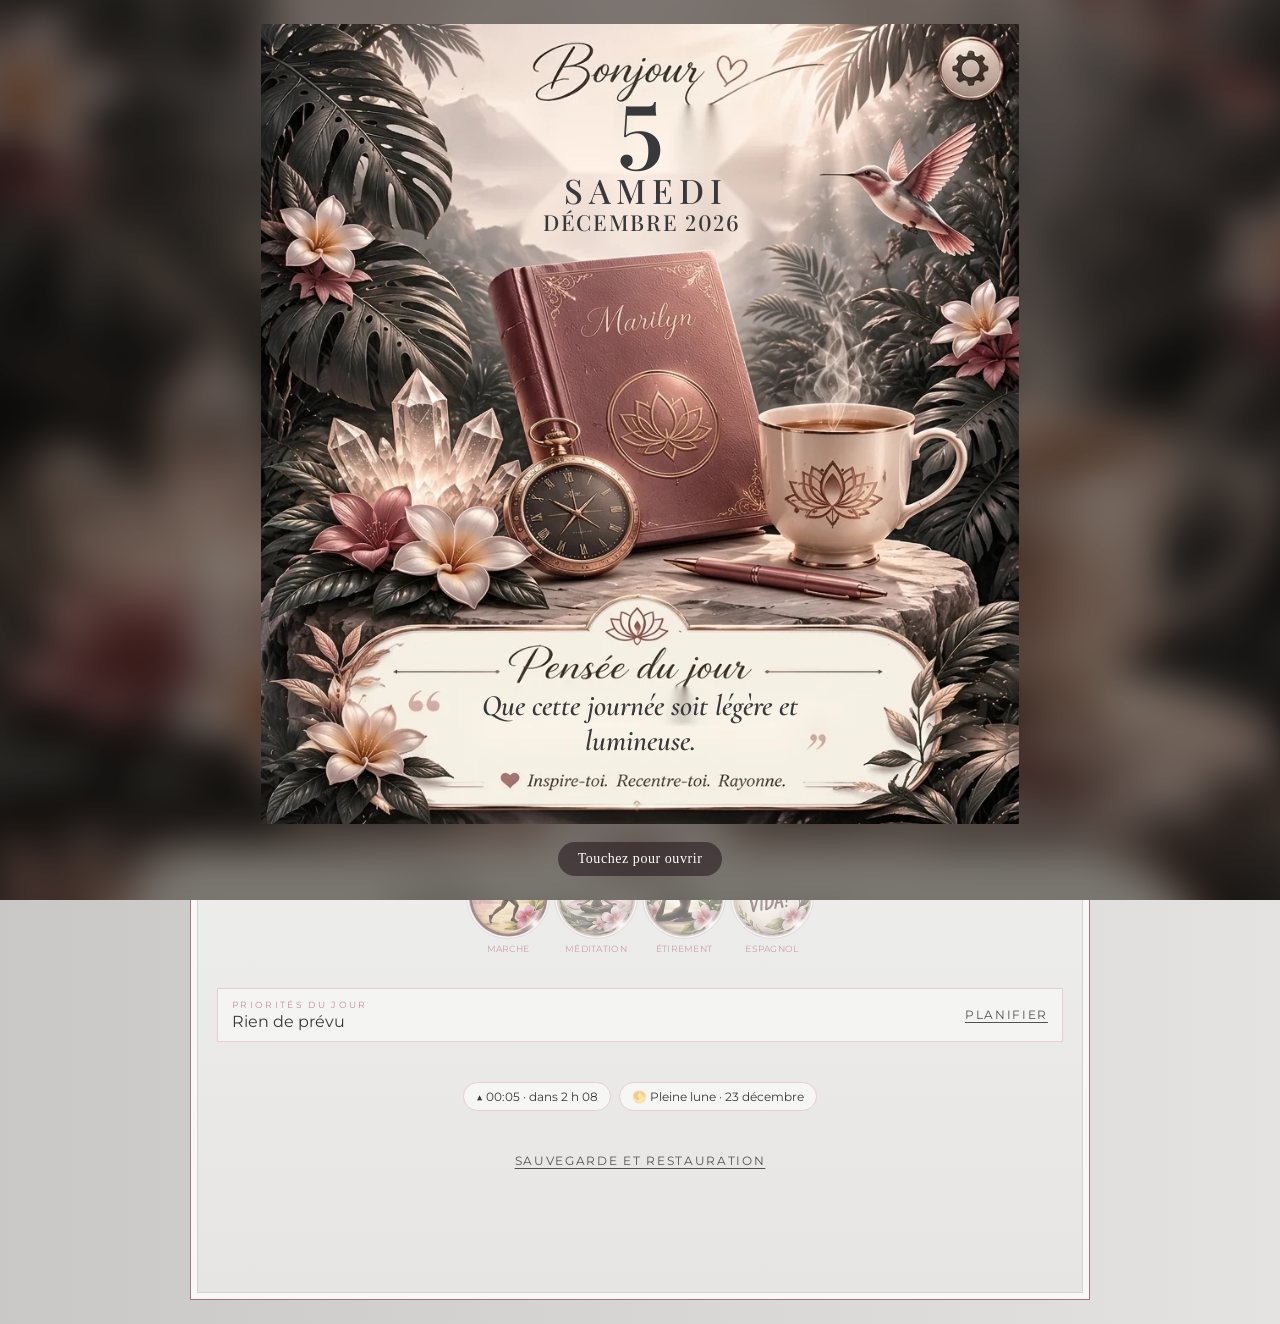
==== commit 838b0227: "Add files via upload" ====
--- a/index.html
+++ b/index.html
@@ -18,6 +18,7 @@
 <link rel="stylesheet" href="https://fonts.googleapis.com/css2?family=Lora:ital,wght@0,400;0,500;1,400&family=Montserrat:wght@400;500;600&display=swap">
 <link rel="stylesheet" href="https://fonts.googleapis.com/css2?family=Patrick+Hand&display=swap">
 <link rel="stylesheet" href="https://fonts.googleapis.com/css2?family=Nunito:wght@500;600;700&family=Space+Mono&display=swap">
+<link rel="stylesheet" href="https://fonts.googleapis.com/css2?family=Playfair+Display:wght@500;600&family=Cormorant+Garamond:ital,wght@1,500;1,600&display=swap">
 </head>
 <body>
 <header class="hd"><img src="img-header.webp" alt="Mon agenda"></header>
@@ -33,6 +34,8 @@
 <script src="app-day2.js"></script>
 <script src="app-extras.js"></script>
 <script src="app-vault.js"></script>
+<script src="app-photos.js"></script>
+<script src="app-cover.js"></script>
 <script>
 /* PWA : hors ligne + stockage persistant */
 if('serviceWorker' in navigator){
--- a/style-late.css
+++ b/style-late.css
@@ -2,7 +2,50 @@
 .bhb img{object-fit:cover!important;border-radius:50%!important}
 .actb.on .actc,.ics .ic.on span{border:2px solid #895a64!important}
 :root{--hb:url(img-hero.webp)}
-.hero:not(.dpp),.hero.s-dawn,.hero.s-day,.hero.s-gold{background:var(--hb) center/cover no-repeat,#d9b0b6!important}
+/* v35 : accueil blanc gris, degrade charcoal */
+html{background:linear-gradient(90deg,#c9c8c6,#e4e3e1)!important}
+body{background:linear-gradient(180deg,#f8f8f6 0%,#ebebe9 55%,#e1e0de 100%) fixed!important}
+nav{background:linear-gradient(90deg,#c9c8c6 0%,#e4e3e1 100%)!important}
+main{background:linear-gradient(180deg,#faf9f8 0%,#eeeeec 60%,#e6e5e3 100%)!important;box-shadow:inset 0 0 0 6px #f8f8f6,inset 0 0 0 7px #d4d3d1!important}
+.hero:not(.dpp),.hero.s-dawn,.hero.s-day,.hero.s-gold{background:linear-gradient(rgba(248,248,246,.58),rgba(238,238,236,.5)),var(--hb) center/cover no-repeat,#efefed!important}
 .hero.s-eve{background:linear-gradient(rgba(82,81,86,.38),rgba(82,81,86,.38)),var(--hb) center/cover no-repeat,#c48f97!important}
 .hero.s-night{background:linear-gradient(rgba(57,57,59,.62),rgba(57,57,59,.62)),var(--hb) center/cover no-repeat,#707072!important}
 .hero:not(.dpp)::before,.hero:not(.dpp)::after,.hero .hrg{display:none!important}
+/* v41 : rond du jour de "Cette semaine" en charcoal fonce */
+.wkc.today b{background:#3b3a3c!important;color:#fff!important;border:1px solid #b39a78!important;box-shadow:0 8px 12px -8px rgba(30,30,32,.7)!important}
+.wkc.today small{color:#39393b!important;font-weight:700!important}
+/* v42 : phrases de l'accueil plus petites */
+.fc-qt{font-size:16px!important;line-height:1.35!important}
+/* v47 : page du jour, encadre du haut (sans photo) comme la carte de l'accueil */
+.mhero.nop{background:linear-gradient(rgba(248,248,246,.58),rgba(238,238,236,.5)),var(--hb) center/cover no-repeat,#efefed!important}
+/* v48 : medaillon du haut supprime partout */
+.hd{display:none!important}
+/* v48 : calendrier annuel, fond marbre + fleurs derriere les mois (mois blancs, ombre legere), textes charcoal degrade */
+#view:has(.yv:not(.pyv)){background:linear-gradient(rgba(248,248,246,.35),rgba(238,238,236,.3)),var(--hb) top center/100% auto no-repeat,#efefed!important;border-radius:20px;padding-bottom:14px}
+.yhd::before{display:none!important}
+.yv:not(.pyv) .grid .m{background:#fff!important;box-shadow:0 12px 24px -12px rgba(82,81,86,.32),0 2px 6px -2px rgba(82,81,86,.12)!important}
+.yv:not(.pyv) .grid .m::before{display:none!important}
+.yhd .yk,.yhd h1,.yv:not(.pyv) .grid .m h3{width:fit-content!important;margin-left:auto!important;margin-right:auto!important;background:linear-gradient(135deg,#39393b,#707072)!important;-webkit-background-clip:text!important;background-clip:text!important;-webkit-text-fill-color:transparent!important;color:transparent!important}
+.yv:not(.pyv) .grid .m th{color:#39393b!important}
+.yv:not(.pyv) .grid .m td,.yv:not(.pyv) .grid .m td:first-child{color:#39393b!important}
+.yv:not(.pyv) .grid .m td.o{color:#b9b8ba!important}
+/* v49 : onglets effet verre, reflet, bordure or rose */
+nav:not(.bb){background:linear-gradient(180deg,#fbf9f8 0%,#f3eeed 100%)!important;padding:12px 10px 10px!important;gap:9px!important}
+#tabs button{border:2px solid transparent!important;border-radius:15px!important;color:#525156!important;font-weight:500!important;
+ background:
+  radial-gradient(circle at 90% 10%,rgba(255,255,255,.9) 0 1px,rgba(255,255,255,0) 9px),
+  linear-gradient(180deg,rgba(255,255,255,.9) 0%,rgba(255,255,255,.35) 46%,rgba(255,255,255,0) 52%),
+  linear-gradient(115deg,rgba(255,255,255,0) 30%,rgba(255,255,255,.55) 42%,rgba(255,255,255,0) 54%),
+  linear-gradient(180deg,#fbf6f5 0%,#f1e3e4 100%) padding-box,
+  linear-gradient(135deg,#f6dde0 0%,#c48f97 48%,#ecc4c9 100%) border-box!important;
+ box-shadow:inset 0 1px 0 rgba(255,255,255,.95),inset 0 -7px 10px -7px rgba(196,143,151,.4),0 7px 12px -7px rgba(137,90,100,.55)!important;
+ text-shadow:0 1px 0 rgba(255,255,255,.8)}
+#tabs button.on{color:#fff!important;text-shadow:0 1px 2px rgba(0,0,0,.45)!important;
+ background:
+  radial-gradient(circle at 90% 8%,rgba(255,255,255,.95) 0 1.5px,rgba(255,255,255,0) 12px),
+  linear-gradient(180deg,rgba(255,255,255,.34) 0%,rgba(255,255,255,.08) 48%,rgba(255,255,255,0) 52%),
+  linear-gradient(115deg,rgba(255,255,255,0) 32%,rgba(255,255,255,.22) 44%,rgba(255,255,255,0) 56%),
+  linear-gradient(180deg,#5c5b5e 0%,#39393b 55%,#262527 100%) padding-box,
+  linear-gradient(135deg,#f6dde0 0%,#c48f97 48%,#ecc4c9 100%) border-box!important;
+ box-shadow:inset 0 1px 0 rgba(255,255,255,.4),inset 0 -6px 10px -6px rgba(0,0,0,.6),0 0 0 1px rgba(196,143,151,.45),0 9px 14px -7px rgba(57,57,59,.7)!important}
+#tabs button:active{transform:translateY(1px)}
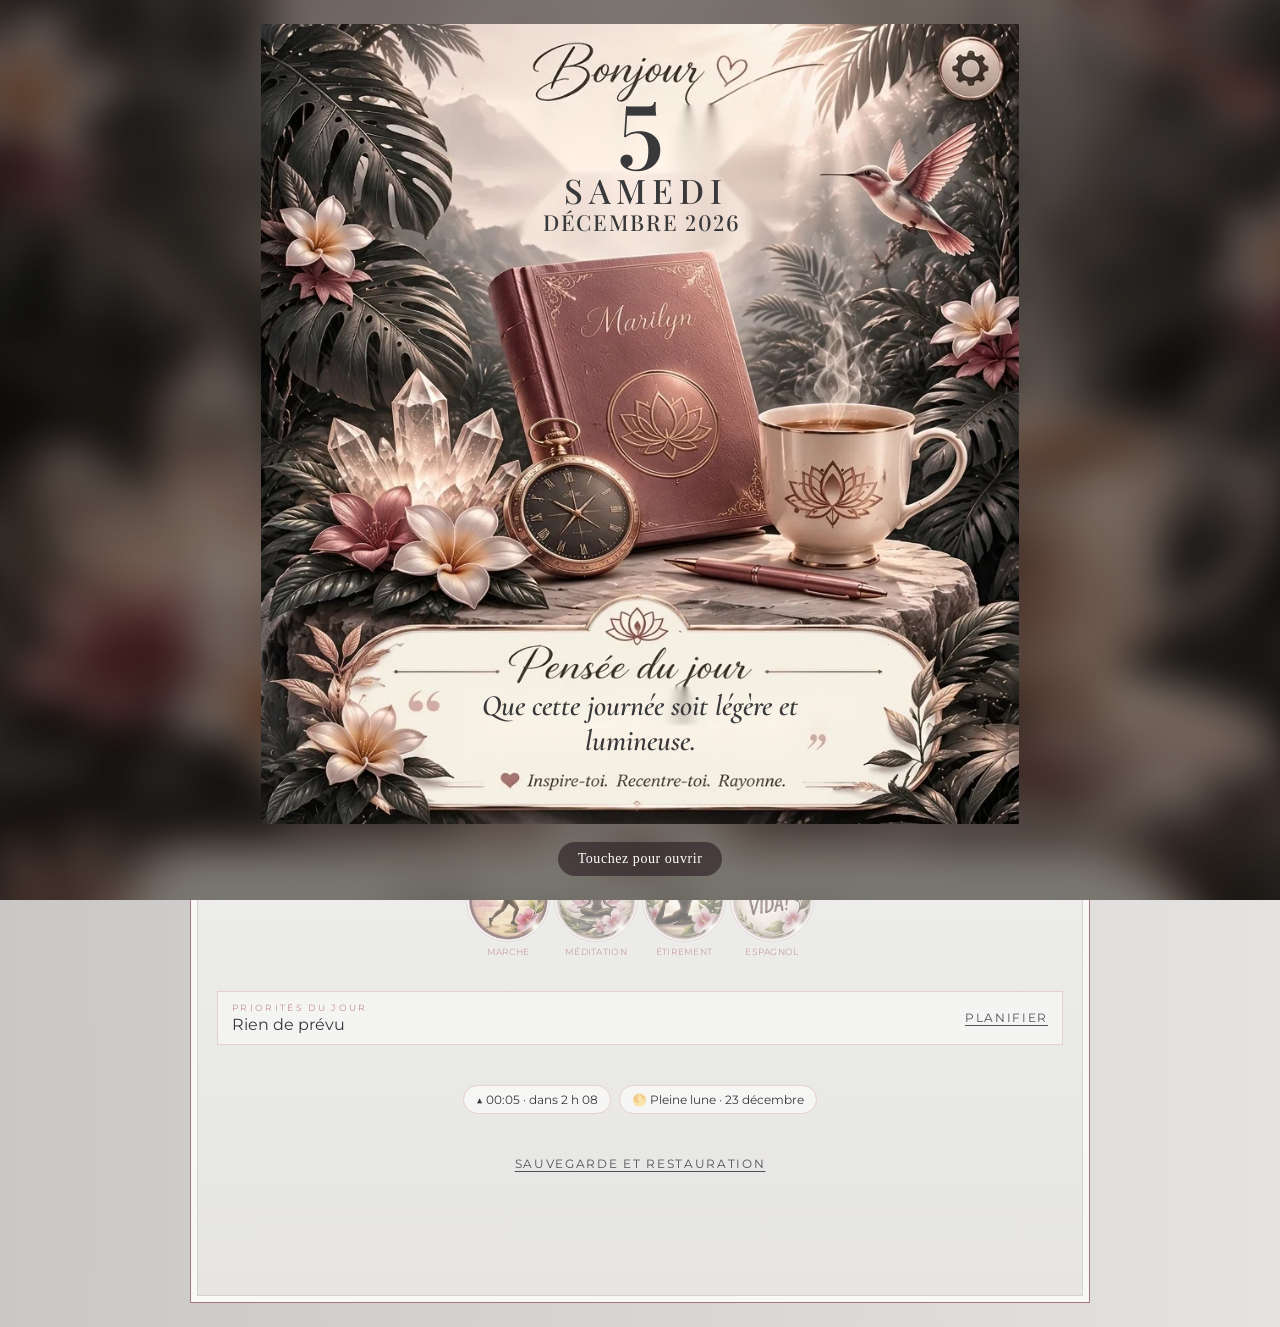
==== commit 96cab435: "Add files via upload" ====
--- a/index.html
+++ b/index.html
@@ -35,6 +35,8 @@
 <script src="app-extras.js"></script>
 <script src="app-vault.js"></script>
 <script src="app-photos.js"></script>
+<script src="app-photos-tab.js"></script>
+<script src="app-day3.js"></script>
 <script src="app-cover.js"></script>
 <script>
 /* PWA : hors ligne + stockage persistant */
--- a/style-late.css
+++ b/style-late.css
@@ -29,23 +29,30 @@
 .yv:not(.pyv) .grid .m th{color:#39393b!important}
 .yv:not(.pyv) .grid .m td,.yv:not(.pyv) .grid .m td:first-child{color:#39393b!important}
 .yv:not(.pyv) .grid .m td.o{color:#b9b8ba!important}
-/* v49 : onglets effet verre, reflet, bordure or rose */
-nav:not(.bb){background:linear-gradient(180deg,#fbf9f8 0%,#f3eeed 100%)!important;padding:12px 10px 10px!important;gap:9px!important}
-#tabs button{border:2px solid transparent!important;border-radius:15px!important;color:#525156!important;font-weight:500!important;
+/* v53 : onglets plus blancs, verre epais en 3D (reflets, biseau, ombre), bordure cuivre rose clair */
+nav:not(.bb){background:linear-gradient(180deg,#ffffff 0%,#f7f6f5 100%)!important;padding:12px 10px 13px!important;gap:9px!important}
+#tabs button,.vby button{border:2.5px solid transparent!important;border-radius:17px!important;color:#39393b!important;font-weight:500!important;
  background:
-  radial-gradient(circle at 90% 10%,rgba(255,255,255,.9) 0 1px,rgba(255,255,255,0) 9px),
-  linear-gradient(180deg,rgba(255,255,255,.9) 0%,rgba(255,255,255,.35) 46%,rgba(255,255,255,0) 52%),
-  linear-gradient(115deg,rgba(255,255,255,0) 30%,rgba(255,255,255,.55) 42%,rgba(255,255,255,0) 54%),
-  linear-gradient(180deg,#fbf6f5 0%,#f1e3e4 100%) padding-box,
-  linear-gradient(135deg,#f6dde0 0%,#c48f97 48%,#ecc4c9 100%) border-box!important;
- box-shadow:inset 0 1px 0 rgba(255,255,255,.95),inset 0 -7px 10px -7px rgba(196,143,151,.4),0 7px 12px -7px rgba(137,90,100,.55)!important;
- text-shadow:0 1px 0 rgba(255,255,255,.8)}
-#tabs button.on{color:#fff!important;text-shadow:0 1px 2px rgba(0,0,0,.45)!important;
+  radial-gradient(ellipse 62% 26% at 50% 7%,rgba(255,255,255,1) 0%,rgba(255,255,255,0) 100%) padding-box,
+  radial-gradient(circle at 88% 12%,rgba(255,255,255,1) 0 1.5px,rgba(255,255,255,0) 12px) padding-box,
+  linear-gradient(180deg,rgba(255,255,255,.95) 0%,rgba(255,255,255,.45) 45%,rgba(255,255,255,0) 52%) padding-box,
+  linear-gradient(115deg,rgba(255,255,255,0) 27%,rgba(255,255,255,.9) 40%,rgba(255,255,255,0) 53%) padding-box,
+  linear-gradient(180deg,#ffffff 0%,#f4f2f1 60%,#e5e2e1 100%) padding-box,
+  linear-gradient(135deg,#f8e8e1 0%,#c99a8f 45%,#f2dad2 70%,#b98d84 100%) border-box!important;
+ box-shadow:inset 0 2px 0 rgba(255,255,255,1),inset 0 -10px 12px -8px rgba(110,96,92,.38),inset 0 0 0 1px rgba(255,255,255,.75),0 1px 0 rgba(255,255,255,.95),0 11px 16px -8px rgba(82,81,86,.5),0 3px 5px -2px rgba(82,81,86,.25)!important;
+ text-shadow:0 1px 0 rgba(255,255,255,.95)}
+#tabs button.on,.vby button.on{color:#fff!important;text-shadow:0 1px 2px rgba(0,0,0,.55)!important;
  background:
-  radial-gradient(circle at 90% 8%,rgba(255,255,255,.95) 0 1.5px,rgba(255,255,255,0) 12px),
-  linear-gradient(180deg,rgba(255,255,255,.34) 0%,rgba(255,255,255,.08) 48%,rgba(255,255,255,0) 52%),
-  linear-gradient(115deg,rgba(255,255,255,0) 32%,rgba(255,255,255,.22) 44%,rgba(255,255,255,0) 56%),
-  linear-gradient(180deg,#5c5b5e 0%,#39393b 55%,#262527 100%) padding-box,
-  linear-gradient(135deg,#f6dde0 0%,#c48f97 48%,#ecc4c9 100%) border-box!important;
- box-shadow:inset 0 1px 0 rgba(255,255,255,.4),inset 0 -6px 10px -6px rgba(0,0,0,.6),0 0 0 1px rgba(196,143,151,.45),0 9px 14px -7px rgba(57,57,59,.7)!important}
-#tabs button:active{transform:translateY(1px)}
+  radial-gradient(ellipse 62% 26% at 50% 7%,rgba(255,255,255,.55) 0%,rgba(255,255,255,0) 100%) padding-box,
+  radial-gradient(circle at 88% 10%,rgba(255,255,255,1) 0 1.5px,rgba(255,255,255,0) 13px) padding-box,
+  linear-gradient(180deg,rgba(255,255,255,.4) 0%,rgba(255,255,255,.08) 48%,rgba(255,255,255,0) 52%) padding-box,
+  linear-gradient(115deg,rgba(255,255,255,0) 28%,rgba(255,255,255,.3) 41%,rgba(255,255,255,0) 54%) padding-box,
+  linear-gradient(180deg,#6b6a6d 0%,#3b3a3d 52%,#222124 100%) padding-box,
+  linear-gradient(135deg,#f8e8e1 0%,#c99a8f 45%,#f2dad2 70%,#b98d84 100%) border-box!important;
+ box-shadow:inset 0 2px 0 rgba(255,255,255,.5),inset 0 -10px 14px -8px rgba(0,0,0,.7),0 0 0 1px rgba(201,154,143,.5),0 13px 18px -8px rgba(40,40,44,.75)!important}
+#tabs button:active,.vby button:active{transform:translateY(1px)}
+/* v55 : pastilles 2026 / 2027 du Dream board comme les onglets */
+.vby{gap:12px!important;margin:14px 0 4px!important}
+.vby button{padding:10px 24px!important;min-height:42px;font-family:Montserrat,sans-serif!important;font-size:13px!important;letter-spacing:.1em!important;border-radius:15px!important}
+/* v54 : onglet Dream board, ecriture plus petite */
+#tabs button:nth-child(2){font-size:8.5px!important;letter-spacing:.03em!important;line-height:1.2!important}
